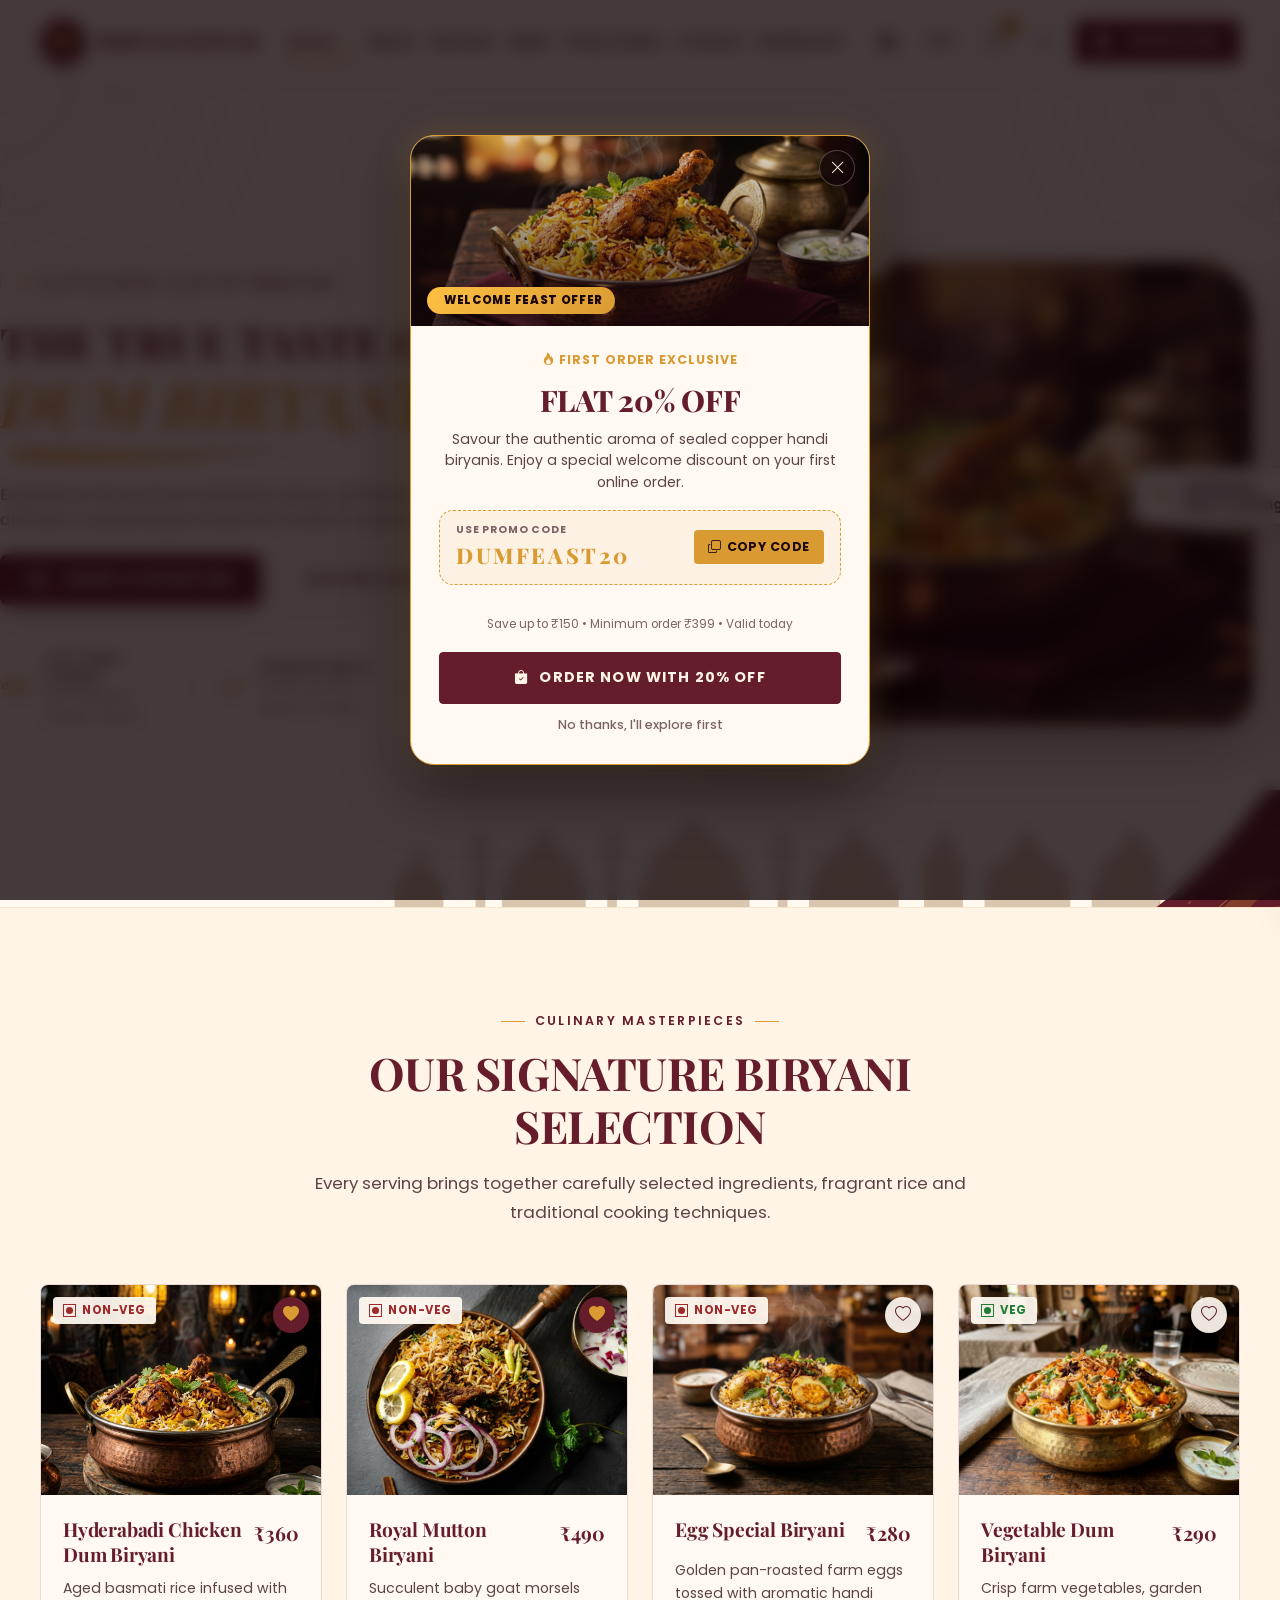
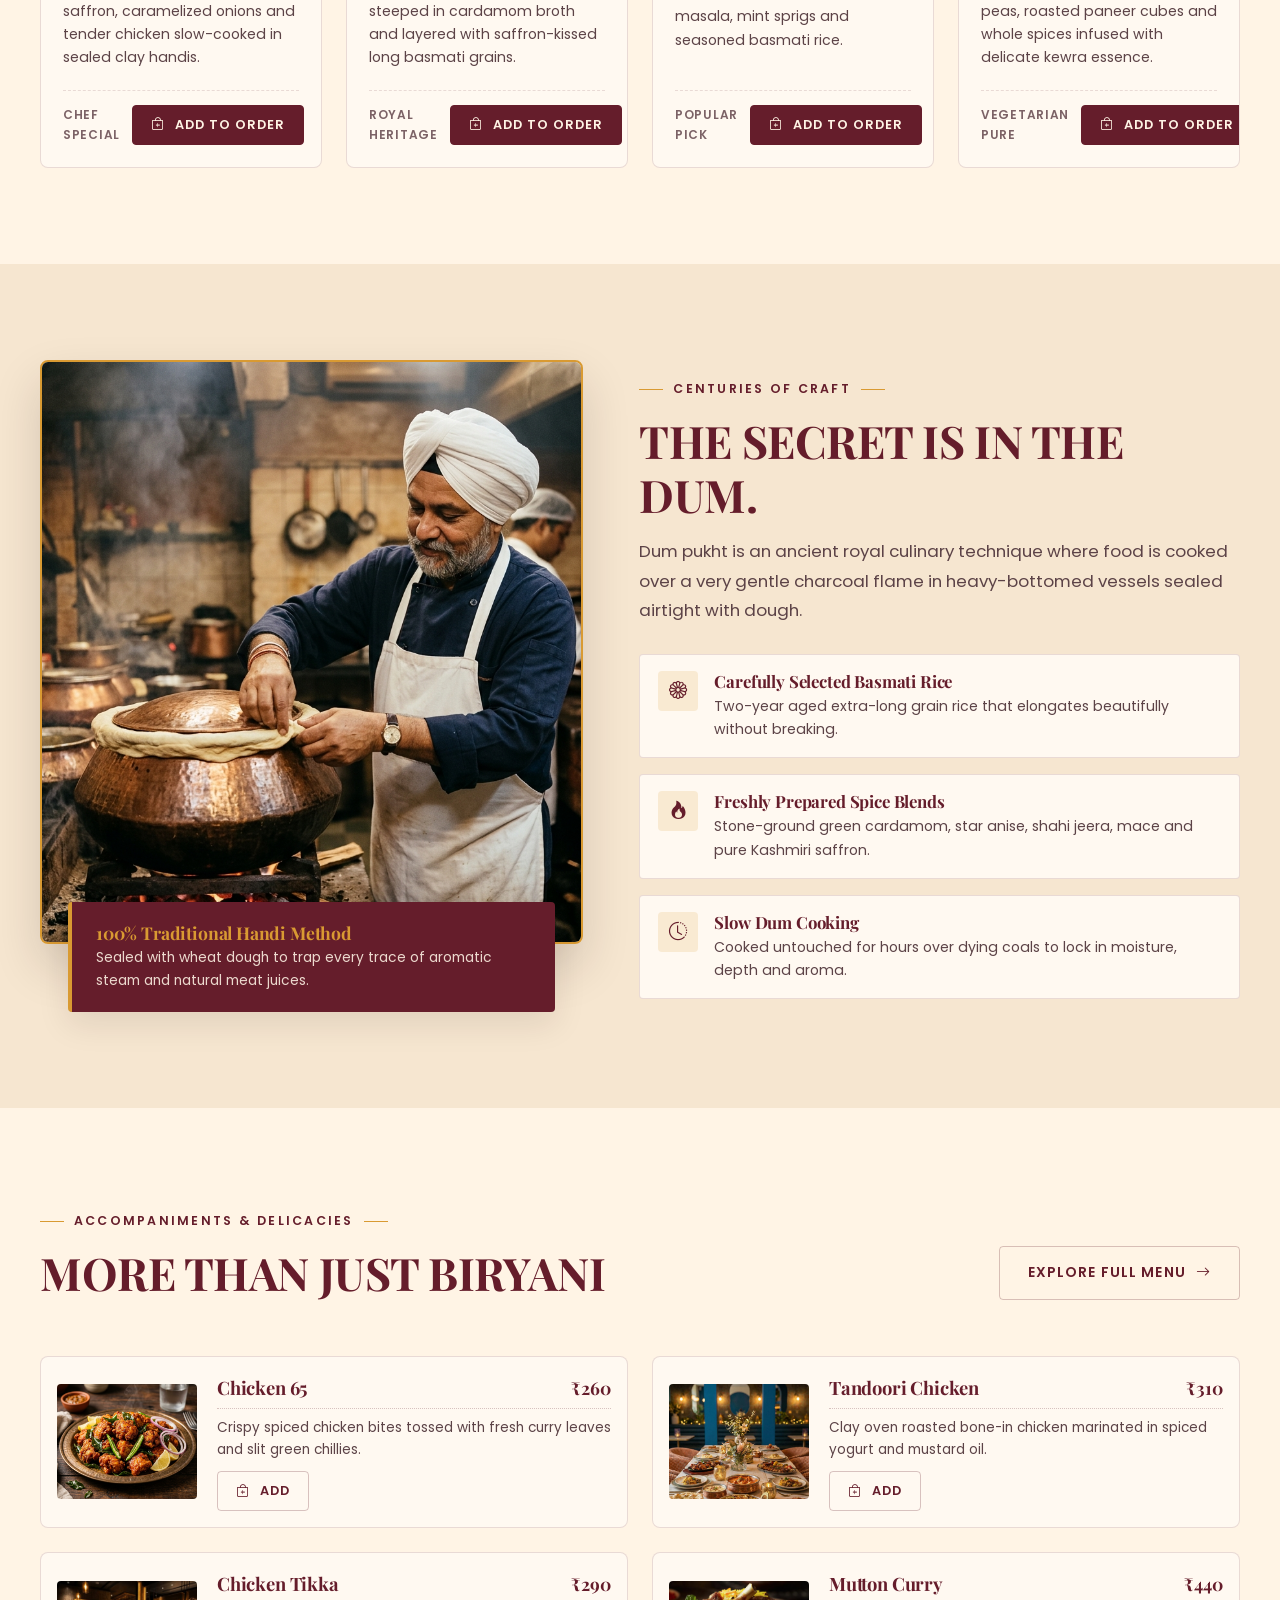
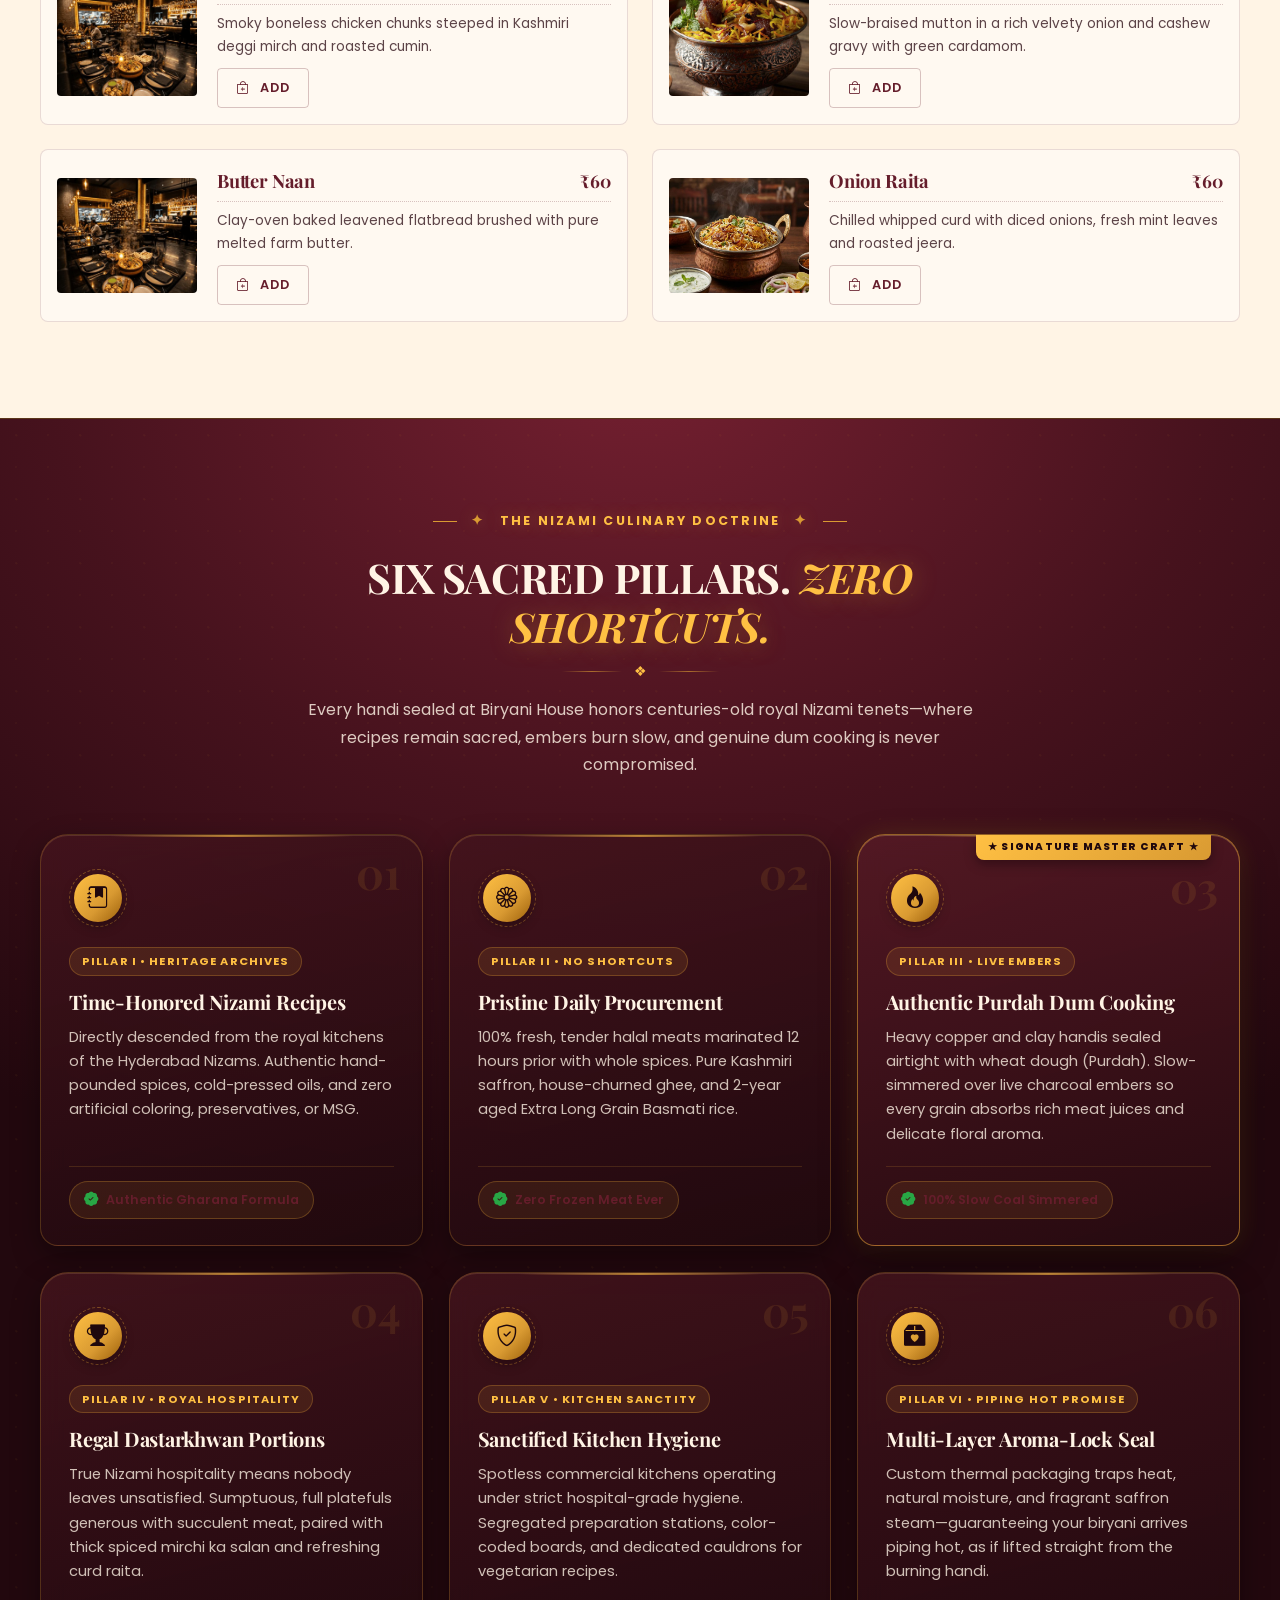
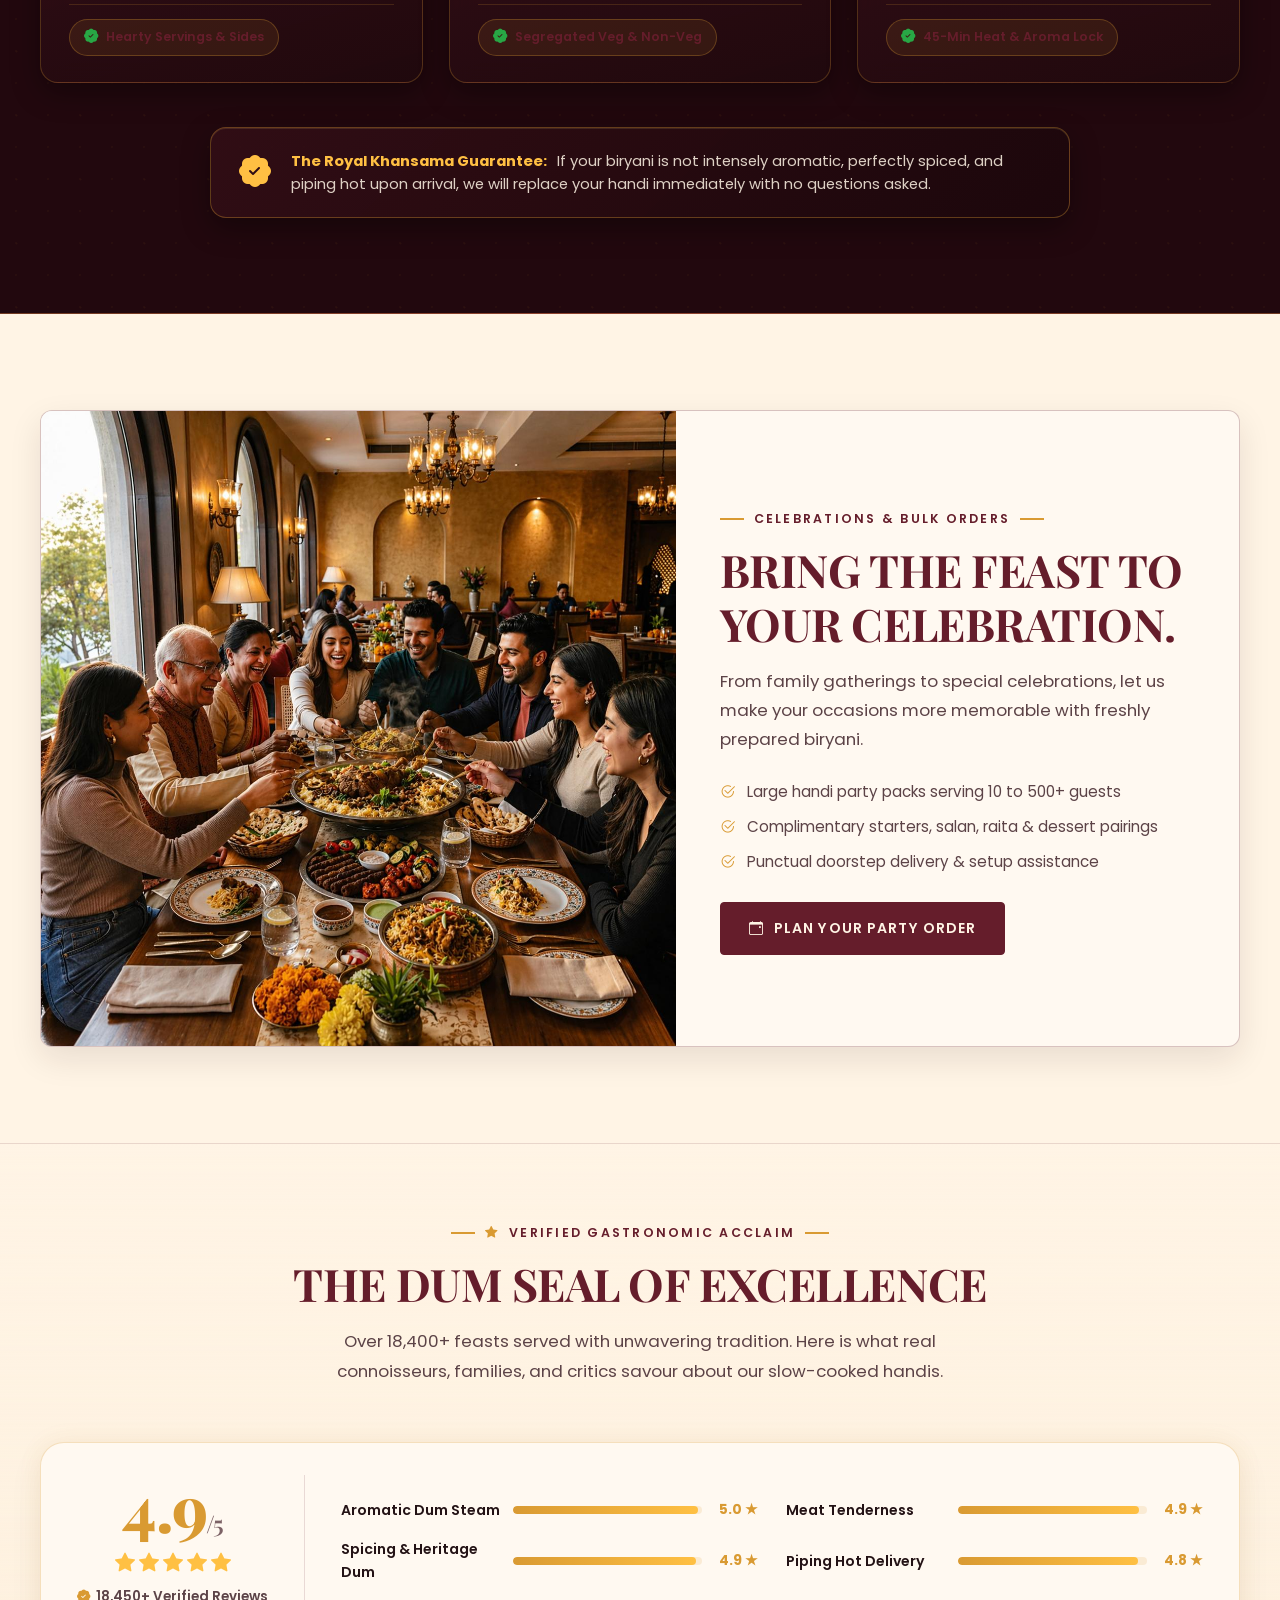
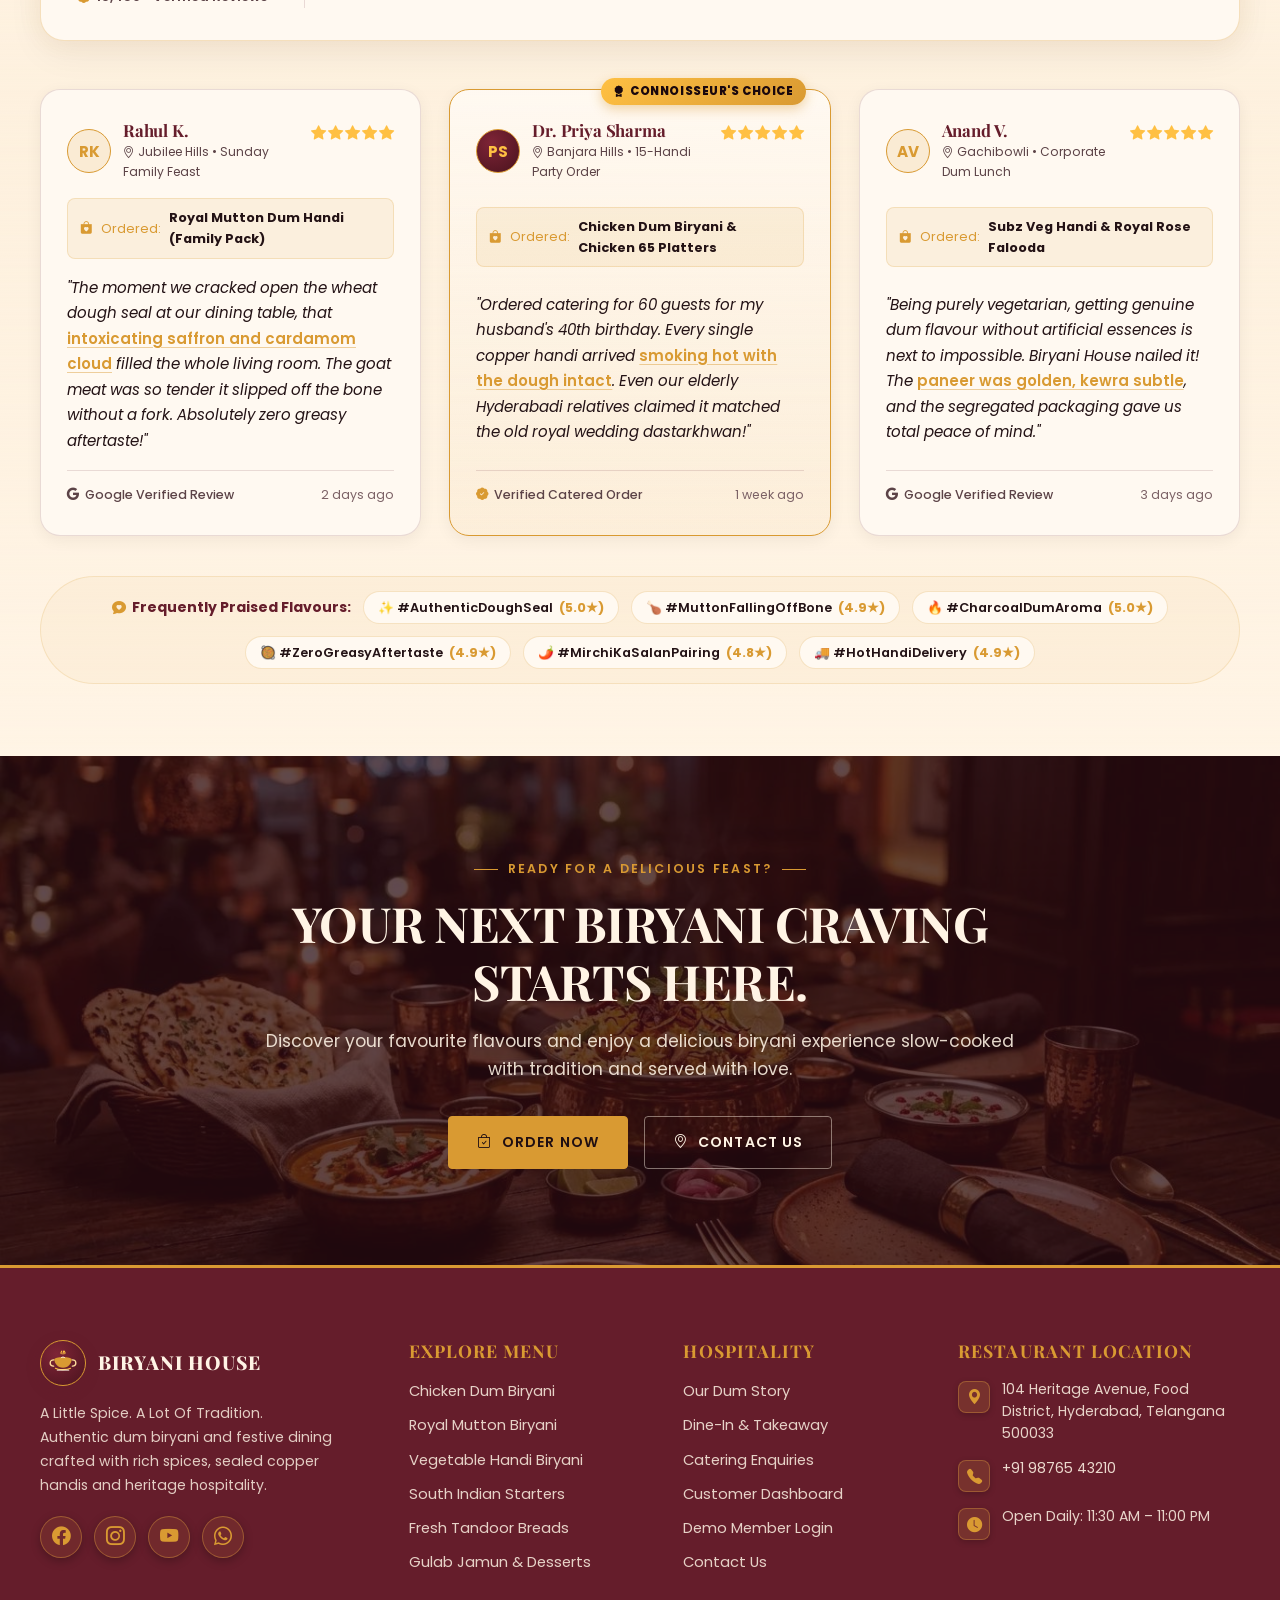
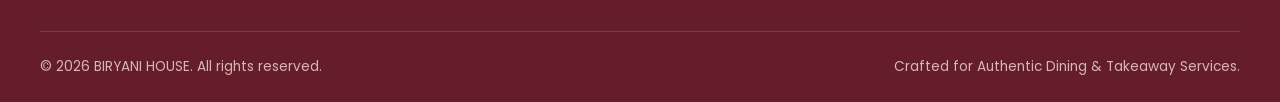
==== index.html @ 3998f785 "Initial commit" ====
<!DOCTYPE html>
<html lang="en" dir="ltr" data-theme="light">
<head>
  <meta charset="UTF-8">
  <meta name="viewport" content="width=device-width, initial-scale=1.0">
    <!-- Favicon (Brand Logo Mark) -->
  <link rel="icon" type="image/svg+xml" href="assets/images/favicon.svg">
  <link rel="alternate icon" href="assets/images/favicon.svg">
  <link rel="apple-touch-icon" href="assets/images/favicon.svg">
  <title>Biryani House | Authentic Dum Biryani & Takeaway</title>
  <meta name="description" content="Experience authentic Indian dum biryani slow-cooked with fragrant spices, tender marinated meats and aged basmati rice. Premium dining & convenient takeaway.">
  <meta property="og:title" content="Biryani House | Authentic Dum Biryani & Takeaway">
  <meta property="og:description" content="A little spice. A lot of tradition. Slow-cooked with tradition, served with love.">
  <meta property="og:image" content="assets/images/1.jpg">
  
  <!-- Bootstrap Icons CDN -->
  <link rel="stylesheet" href="https://cdn.jsdelivr.net/npm/bootstrap-icons@1.11.3/font/bootstrap-icons.min.css">
  
  <!-- Master Stylesheet -->
  <link rel="stylesheet" href="assets/css/style.css">
</head>
<body>

  <!-- Sticky Premium Navbar (Rule 8 & 9) -->
        <header class="site-header" id="siteHeader">
    <div class="container navbar-inner">
      <!-- Left: Brand Logo -->
      <a href="index.html" class="brand-logo" aria-label="Biryani House Home">
        <div class="brand-logo-mark">
          <svg viewBox="0 0 48 48" fill="none" xmlns="http://www.w3.org/2000/svg">
            <path d="M21 9c-.5-1.5 0-3 1-4M24 9.5c0-2 1-3.5 1-4.8M27 9c.5-1.5 0-3-1-4" stroke="#FFC043" stroke-width="1.8" stroke-linecap="round"/>
            <ellipse cx="24" cy="18" rx="14" ry="3.5" fill="#D99A32"/>
            <path d="M21 15.5c1-1.5 5-1.5 6 0" stroke="#FFF4E5" stroke-width="1.5" stroke-linecap="round"/>
            <path d="M10 18c.6 7 5.2 13.5 14 13.5s13.4-6.5 14-13.5H10z" fill="#D99A32"/>
            <path d="M9 19c-3.2 0-5.5 2.2-5.5 5s2.3 5 5.5 5M39 19c3.2 0 5.5 2.2 5.5 5s-2.3 5-5.5 5" stroke="#FFDF9E" stroke-width="2.2" stroke-linecap="round"/>
            <path d="M12 32.5c4 2.8 19 2.8 24 0" stroke="#FFC043" stroke-width="2" stroke-linecap="round"/>
            <path d="M15 35.5h18" stroke="#FFF4E5" stroke-width="2" stroke-linecap="round" opacity="0.8"/>
          </svg>
        </div>
        <span class="brand-name">BIRYANI HOUSE</span>
      </a>

      <!-- Center: Navigation Links -->
      <nav class="nav-links" aria-label="Primary Navigation">
        <!-- Home Dropdown Menu -->
        <div class="nav-dropdown">
          <a href="index.html" class="nav-link nav-dropdown-trigger active" aria-haspopup="true" aria-expanded="false">
            <span>Home</span>
            <i class="bi bi-chevron-down nav-dropdown-chevron"></i>
          </a>
          <div class="nav-dropdown-menu">
            <a href="index.html" class="nav-dropdown-item active">
              <div class="dropdown-item-badge"><i class="bi bi-house-door-fill"></i></div>
              <div class="dropdown-item-text">
                <span class="dropdown-item-title">Home 1 &mdash; Traditional</span>
                <span class="dropdown-item-sub">Classic Handi &amp; Heritage Dum</span>
              </div>
            </a>
            <a href="home-2.html" class="nav-dropdown-item">
              <div class="dropdown-item-badge"><i class="bi bi-fire"></i></div>
              <div class="dropdown-item-text">
                <span class="dropdown-item-title">Home 2 &mdash; Contemporary</span>
                <span class="dropdown-item-sub">Modern Charcoal &amp; Live Ordering</span>
              </div>
            </a>
          </div>
        </div>

        <a href="about.html" class="nav-link">About</a>
        <a href="services.html" class="nav-link">Services</a>
        <a href="menu.html" class="nav-link">Menu</a>
        <a href="party-orders.html" class="nav-link">Party Orders</a>
        <a href="contact.html" class="nav-link">Contact</a>
        <a href="dashboard.html" class="nav-link">Dashboard</a>
      </nav>

      <!-- Right: Action Controls -->
      <div class="nav-actions">
        <!-- Theme Toggle (Desktop Only) -->
        <button class="icon-btn theme-toggle-btn desktop-only-control" title="Toggle Theme" aria-label="Toggle Theme">
          <i class="bi bi-moon-stars-fill"></i>
        </button>

        <!-- RTL Toggle (Desktop Only) -->
        <button class="icon-btn rtl-toggle-btn desktop-only-control" title="Toggle RTL Layout" aria-label="Toggle RTL">
          RTL
        </button>

        <!-- Cart Drawer Toggle (Desktop Only) -->
        <button class="icon-btn cart-toggle-btn desktop-only-control" title="View Cart" aria-label="View Cart">
          <i class="bi bi-bag"></i>
          <span class="cart-badge cart-count-badge">3</span>
        </button>

        <!-- Customer Login Link (Desktop Only) -->
        <a href="login.html" class="icon-btn desktop-only-control" title="Customer Login" aria-label="Customer Login">
          <i class="bi bi-person"></i>
        </a>

        <!-- Order Now CTA (Desktop Only) -->
        <a href="menu.html" class="btn btn-primary nav-order-btn desktop-only-control">
          <i class="bi bi-bag-check-fill" style="margin-right: 6px;"></i>ORDER NOW
        </a>

        <!-- Mobile Hamburger Toggle (Tablet & Mobile Header Only) -->
        <button class="icon-btn mobile-menu-toggle" aria-label="Open Mobile Menu">
          <i class="bi bi-list" style="font-size: 1.4rem;"></i>
        </button>
      </div>
    </div>
  </header>

  <!-- Mobile Navigation Drawer Overlay (Rule 9) -->
  <div class="mobile-drawer-overlay"></div>
  <aside class="mobile-drawer" aria-label="Mobile Navigation Drawer">
    <div class="mobile-drawer-header">
      <div class="brand-logo">
        <div class="brand-logo-mark">
          <svg viewBox="0 0 48 48" fill="none" xmlns="http://www.w3.org/2000/svg">
            <path d="M21 9c-.5-1.5 0-3 1-4M24 9.5c0-2 1-3.5 1-4.8M27 9c.5-1.5 0-3-1-4" stroke="#FFC043" stroke-width="1.8" stroke-linecap="round"/>
            <ellipse cx="24" cy="18" rx="14" ry="3.5" fill="#D99A32"/>
            <path d="M21 15.5c1-1.5 5-1.5 6 0" stroke="#FFF4E5" stroke-width="1.5" stroke-linecap="round"/>
            <path d="M10 18c.6 7 5.2 13.5 14 13.5s13.4-6.5 14-13.5H10z" fill="#D99A32"/>
            <path d="M9 19c-3.2 0-5.5 2.2-5.5 5s2.3 5 5.5 5M39 19c3.2 0 5.5 2.2 5.5 5s-2.3 5-5.5 5" stroke="#FFDF9E" stroke-width="2.2" stroke-linecap="round"/>
            <path d="M12 32.5c4 2.8 19 2.8 24 0" stroke="#FFC043" stroke-width="2" stroke-linecap="round"/>
            <path d="M15 35.5h18" stroke="#FFF4E5" stroke-width="2" stroke-linecap="round" opacity="0.8"/>
          </svg>
        </div>
        <span class="brand-name">BIRYANI HOUSE</span>
      </div>
      <button class="icon-btn mobile-drawer-close" aria-label="Close Mobile Menu">
        <i class="bi bi-x-lg"></i>
      </button>
    </div>

    <!-- Mobile Navigation items (clean list, no extra row above Home) -->
    <nav class="mobile-nav-list">
      <!-- Mobile Home Accordion Submenu -->
      <div class="mobile-nav-accordion open">
        <button class="mobile-nav-link mobile-accordion-trigger active" aria-expanded="true">
          <span>Home</span>
          <i class="bi bi-chevron-down mobile-accordion-icon"></i>
        </button>
        <div class="mobile-accordion-content">
          <a href="index.html" class="mobile-subnav-link active">
            <i class="bi bi-house-door-fill"></i> Home 1 &mdash; Traditional
          </a>
          <a href="home-2.html" class="mobile-subnav-link">
            <i class="bi bi-fire"></i> Home 2 &mdash; Contemporary
          </a>
        </div>
      </div>

      <a href="about.html" class="mobile-nav-link">
        <span>About</span> <i class="bi bi-chevron-right"></i>
      </a>
      <a href="services.html" class="mobile-nav-link">
        <span>Services</span> <i class="bi bi-chevron-right"></i>
      </a>
      <a href="menu.html" class="mobile-nav-link">
        <span>Menu</span> <i class="bi bi-chevron-right"></i>
      </a>
      <a href="party-orders.html" class="mobile-nav-link">
        <span>Party Orders</span> <i class="bi bi-chevron-right"></i>
      </a>
      <a href="contact.html" class="mobile-nav-link">
        <span>Contact</span> <i class="bi bi-chevron-right"></i>
      </a>
      <a href="dashboard.html" class="mobile-nav-link">
        <span>Dashboard</span> <i class="bi bi-chevron-right"></i>
      </a>
    </nav>

    <!-- Mobile Drawer Footer: Exact Action Buttons as used in Web View + ORDER NOW CTA -->
    <div class="mobile-drawer-footer">
      <div class="mobile-drawer-icon-actions">
        <!-- Theme Toggle -->
        <button class="icon-btn theme-toggle-btn" title="Toggle Theme" aria-label="Toggle Theme">
          <i class="bi bi-moon-stars-fill"></i>
        </button>

        <!-- RTL Toggle -->
        <button class="icon-btn rtl-toggle-btn" title="Toggle RTL Layout" aria-label="Toggle RTL">
          RTL
        </button>

        <!-- Cart Drawer Toggle -->
        <button class="icon-btn cart-toggle-btn" title="View Cart" aria-label="View Cart">
          <i class="bi bi-bag"></i>
          <span class="cart-badge cart-count-badge">3</span>
        </button>

        <!-- Customer Login Link -->
        <a href="login.html" class="icon-btn" title="Customer Login" aria-label="Customer Login">
          <i class="bi bi-person"></i>
        </a>
      </div>

      <!-- Order Now CTA -->
      <a href="menu.html" class="btn btn-primary" style="width: 100%; justify-content: center; padding: 12px 20px;">
        <i class="bi bi-bag-check-fill" style="margin-right: 6px;"></i> ORDER NOW
      </a>
    </div>
  </aside>

  <main>
    <!-- =====================================================================
         SECTION 1 — HERO (Rule 12)
         ===================================================================== -->
            <!-- =====================================================================
         SECTION 1 — HERO (Exact Match to Reference Screenshot)
         ===================================================================== -->
    <section class="hero-home exact-hero-section">
      <!-- Decorative Indian Rangoli / Mandala Corner Accents -->
      <div class="hero-corner-decor corner-top-left" aria-hidden="true">
<svg viewBox="0 0 300 300" fill="none" xmlns="http://www.w3.org/2000/svg">
<circle cx="0" cy="0" r="45" stroke="#C88E28" stroke-width="0.8" fill="none" opacity="0.22"/>
<circle cx="0" cy="0" r="80" stroke="#C88E28" stroke-width="0.8" fill="none" opacity="0.22" stroke-dasharray="3,4"/>
<circle cx="0" cy="0" r="120" stroke="#C88E28" stroke-width="0.8" fill="none" opacity="0.22"/>
<circle cx="0" cy="0" r="160" stroke="#C88E28" stroke-width="1.2" fill="none" opacity="0.22"/>
<circle cx="0" cy="0" r="205" stroke="#C88E28" stroke-width="0.8" fill="none" opacity="0.22" stroke-dasharray="3,4"/>
<circle cx="0" cy="0" r="250" stroke="#C88E28" stroke-width="0.8" fill="none" opacity="0.22"/>
<circle cx="0" cy="0" r="295" stroke="#C88E28" stroke-width="0.8" fill="none" opacity="0.22"/>
<path d="M80.0,0.0 Q119.9,5.9 79.6,7.8" stroke="#C88E28" stroke-width="0.9" fill="rgba(200,142,40,0.03)" opacity="0.25"/>
<path d="M120.0,0.0 C135.0,0.0 159.8,7.9 159.8,7.9 C159.8,7.9 134.3,13.2 119.4,11.8" stroke="#C88E28" stroke-width="0.9" fill="none" opacity="0.2"/>
<circle cx="179.8" cy="8.8" r="1.5" fill="#C88E28" opacity="0.25"/>
<path d="M205.0,0.0 Q249.7,12.3 204.0,20.1" stroke="#C88E28" stroke-width="0.9" fill="none" opacity="0.18"/>
<path d="M79.6,7.8 Q118.7,17.6 78.5,15.6" stroke="#C88E28" stroke-width="0.9" fill="rgba(200,142,40,0.03)" opacity="0.25"/>
<path d="M119.4,11.8 C134.3,13.2 158.3,23.5 158.3,23.5 C158.3,23.5 132.4,26.3 117.7,23.4" stroke="#C88E28" stroke-width="0.9" fill="none" opacity="0.2"/>
<circle cx="178.1" cy="26.4" r="1.5" fill="#C88E28" opacity="0.25"/>
<path d="M204.0,20.1 Q247.3,36.7 201.1,40.0" stroke="#C88E28" stroke-width="0.9" fill="none" opacity="0.18"/>
<path d="M78.5,15.6 Q116.4,29.2 76.6,23.2" stroke="#C88E28" stroke-width="0.9" fill="rgba(200,142,40,0.03)" opacity="0.25"/>
<path d="M117.7,23.4 C132.4,26.3 155.2,38.9 155.2,38.9 C155.2,38.9 129.2,39.2 114.8,34.8" stroke="#C88E28" stroke-width="0.9" fill="none" opacity="0.2"/>
<circle cx="174.6" cy="43.7" r="1.5" fill="#C88E28" opacity="0.25"/>
<path d="M201.1,40.0 Q242.5,60.7 196.2,59.5" stroke="#C88E28" stroke-width="0.9" fill="none" opacity="0.18"/>
<path d="M76.6,23.2 Q113.0,40.4 73.9,30.6" stroke="#C88E28" stroke-width="0.9" fill="rgba(200,142,40,0.03)" opacity="0.25"/>
<path d="M114.8,34.8 C129.2,39.2 150.6,53.9 150.6,53.9 C150.6,53.9 124.7,51.7 110.9,45.9" stroke="#C88E28" stroke-width="0.9" fill="none" opacity="0.2"/>
<circle cx="169.5" cy="60.6" r="1.5" fill="#C88E28" opacity="0.25"/>
<path d="M196.2,59.5 Q235.4,84.2 189.4,78.5" stroke="#C88E28" stroke-width="0.9" fill="none" opacity="0.18"/>
<path d="M73.9,30.6 Q108.5,51.3 70.6,37.7" stroke="#C88E28" stroke-width="0.9" fill="rgba(200,142,40,0.03)" opacity="0.25"/>
<path d="M110.9,45.9 C124.7,51.7 144.6,68.4 144.6,68.4 C144.6,68.4 119.1,63.6 105.8,56.6" stroke="#C88E28" stroke-width="0.9" fill="none" opacity="0.2"/>
<circle cx="162.7" cy="77.0" r="1.5" fill="#C88E28" opacity="0.25"/>
<path d="M189.4,78.5 Q226.0,106.9 180.8,96.6" stroke="#C88E28" stroke-width="0.9" fill="none" opacity="0.18"/>
<path d="M70.6,37.7 Q102.9,61.7 66.5,44.4" stroke="#C88E28" stroke-width="0.9" fill="rgba(200,142,40,0.03)" opacity="0.25"/>
<path d="M105.8,56.6 C119.1,63.6 137.2,82.3 137.2,82.3 C137.2,82.3 112.2,75.0 99.8,66.7" stroke="#C88E28" stroke-width="0.9" fill="none" opacity="0.2"/>
<circle cx="154.4" cy="92.5" r="1.5" fill="#C88E28" opacity="0.25"/>
<path d="M180.8,96.6 Q214.4,128.5 170.5,113.9" stroke="#C88E28" stroke-width="0.9" fill="none" opacity="0.18"/>
<path d="M66.5,44.4 Q96.4,71.5 61.8,50.8" stroke="#C88E28" stroke-width="0.9" fill="rgba(200,142,40,0.03)" opacity="0.25"/>
<path d="M99.8,66.7 C112.2,75.0 128.5,95.3 128.5,95.3 C128.5,95.3 104.4,85.6 92.8,76.1" stroke="#C88E28" stroke-width="0.9" fill="none" opacity="0.2"/>
<circle cx="144.6" cy="107.2" r="1.5" fill="#C88E28" opacity="0.25"/>
<path d="M170.5,113.9 Q200.8,148.9 158.5,130.1" stroke="#C88E28" stroke-width="0.9" fill="none" opacity="0.18"/>
<path d="M61.8,50.8 Q88.9,80.6 56.6,56.6" stroke="#C88E28" stroke-width="0.9" fill="rgba(200,142,40,0.03)" opacity="0.25"/>
<path d="M92.8,76.1 C104.4,85.6 118.6,107.4 118.6,107.4 C118.6,107.4 95.5,95.5 84.9,84.9" stroke="#C88E28" stroke-width="0.9" fill="none" opacity="0.2"/>
<circle cx="133.4" cy="120.9" r="1.5" fill="#C88E28" opacity="0.25"/>
<path d="M158.5,130.1 Q185.2,167.9 145.0,145.0" stroke="#C88E28" stroke-width="0.9" fill="none" opacity="0.18"/>
<path d="M56.6,56.6 Q80.6,88.9 50.8,61.8" stroke="#C88E28" stroke-width="0.9" fill="rgba(200,142,40,0.03)" opacity="0.25"/>
<path d="M84.9,84.9 C95.5,95.5 107.4,118.6 107.4,118.6 C107.4,118.6 85.6,104.4 76.1,92.8" stroke="#C88E28" stroke-width="0.9" fill="none" opacity="0.2"/>
<circle cx="120.9" cy="133.4" r="1.5" fill="#C88E28" opacity="0.25"/>
<path d="M145.0,145.0 Q167.9,185.2 130.1,158.5" stroke="#C88E28" stroke-width="0.9" fill="none" opacity="0.18"/>
<path d="M50.8,61.8 Q71.5,96.4 44.4,66.5" stroke="#C88E28" stroke-width="0.9" fill="rgba(200,142,40,0.03)" opacity="0.25"/>
<path d="M76.1,92.8 C85.6,104.4 95.3,128.5 95.3,128.5 C95.3,128.5 75.0,112.2 66.7,99.8" stroke="#C88E28" stroke-width="0.9" fill="none" opacity="0.2"/>
<circle cx="107.2" cy="144.6" r="1.5" fill="#C88E28" opacity="0.25"/>
<path d="M130.1,158.5 Q148.9,200.8 113.9,170.5" stroke="#C88E28" stroke-width="0.9" fill="none" opacity="0.18"/>
<path d="M44.4,66.5 Q61.7,102.9 37.7,70.6" stroke="#C88E28" stroke-width="0.9" fill="rgba(200,142,40,0.03)" opacity="0.25"/>
<path d="M66.7,99.8 C75.0,112.2 82.3,137.2 82.3,137.2 C82.3,137.2 63.6,119.1 56.6,105.8" stroke="#C88E28" stroke-width="0.9" fill="none" opacity="0.2"/>
<circle cx="92.5" cy="154.4" r="1.5" fill="#C88E28" opacity="0.25"/>
<path d="M113.9,170.5 Q128.5,214.4 96.6,180.8" stroke="#C88E28" stroke-width="0.9" fill="none" opacity="0.18"/>
<path d="M37.7,70.6 Q51.3,108.5 30.6,73.9" stroke="#C88E28" stroke-width="0.9" fill="rgba(200,142,40,0.03)" opacity="0.25"/>
<path d="M56.6,105.8 C63.6,119.1 68.4,144.6 68.4,144.6 C68.4,144.6 51.7,124.7 45.9,110.9" stroke="#C88E28" stroke-width="0.9" fill="none" opacity="0.2"/>
<circle cx="77.0" cy="162.7" r="1.5" fill="#C88E28" opacity="0.25"/>
<path d="M96.6,180.8 Q106.9,226.0 78.5,189.4" stroke="#C88E28" stroke-width="0.9" fill="none" opacity="0.18"/>
<path d="M30.6,73.9 Q40.4,113.0 23.2,76.6" stroke="#C88E28" stroke-width="0.9" fill="rgba(200,142,40,0.03)" opacity="0.25"/>
<path d="M45.9,110.9 C51.7,124.7 53.9,150.6 53.9,150.6 C53.9,150.6 39.2,129.2 34.8,114.8" stroke="#C88E28" stroke-width="0.9" fill="none" opacity="0.2"/>
<circle cx="60.6" cy="169.5" r="1.5" fill="#C88E28" opacity="0.25"/>
<path d="M78.5,189.4 Q84.2,235.4 59.5,196.2" stroke="#C88E28" stroke-width="0.9" fill="none" opacity="0.18"/>
<path d="M23.2,76.6 Q29.2,116.4 15.6,78.5" stroke="#C88E28" stroke-width="0.9" fill="rgba(200,142,40,0.03)" opacity="0.25"/>
<path d="M34.8,114.8 C39.2,129.2 38.9,155.2 38.9,155.2 C38.9,155.2 26.3,132.4 23.4,117.7" stroke="#C88E28" stroke-width="0.9" fill="none" opacity="0.2"/>
<circle cx="43.7" cy="174.6" r="1.5" fill="#C88E28" opacity="0.25"/>
<path d="M59.5,196.2 Q60.7,242.5 40.0,201.1" stroke="#C88E28" stroke-width="0.9" fill="none" opacity="0.18"/>
<path d="M15.6,78.5 Q17.6,118.7 7.8,79.6" stroke="#C88E28" stroke-width="0.9" fill="rgba(200,142,40,0.03)" opacity="0.25"/>
<path d="M23.4,117.7 C26.3,132.4 23.5,158.3 23.5,158.3 C23.5,158.3 13.2,134.3 11.8,119.4" stroke="#C88E28" stroke-width="0.9" fill="none" opacity="0.2"/>
<circle cx="26.4" cy="178.1" r="1.5" fill="#C88E28" opacity="0.25"/>
<path d="M40.0,201.1 Q36.7,247.3 20.1,204.0" stroke="#C88E28" stroke-width="0.9" fill="none" opacity="0.18"/>
<path d="M7.8,79.6 Q5.9,119.9 0.0,80.0" stroke="#C88E28" stroke-width="0.9" fill="rgba(200,142,40,0.03)" opacity="0.25"/>
<path d="M11.8,119.4 C13.2,134.3 7.9,159.8 7.9,159.8 C7.9,159.8 0.0,135.0 0.0,120.0" stroke="#C88E28" stroke-width="0.9" fill="none" opacity="0.2"/>
<circle cx="8.8" cy="179.8" r="1.5" fill="#C88E28" opacity="0.25"/>
<path d="M20.1,204.0 Q12.3,249.7 0.0,205.0" stroke="#C88E28" stroke-width="0.9" fill="none" opacity="0.18"/>
</svg>
</div>

      <div class="hero-corner-decor corner-top-right" aria-hidden="true">
<svg viewBox="0 0 300 300" fill="none" xmlns="http://www.w3.org/2000/svg">
<circle cx="300" cy="0" r="45" stroke="#C88E28" stroke-width="0.8" fill="none" opacity="0.22"/>
<circle cx="300" cy="0" r="80" stroke="#C88E28" stroke-width="0.8" fill="none" opacity="0.22" stroke-dasharray="3,4"/>
<circle cx="300" cy="0" r="120" stroke="#C88E28" stroke-width="0.8" fill="none" opacity="0.22"/>
<circle cx="300" cy="0" r="160" stroke="#C88E28" stroke-width="1.2" fill="none" opacity="0.22"/>
<circle cx="300" cy="0" r="205" stroke="#C88E28" stroke-width="0.8" fill="none" opacity="0.22" stroke-dasharray="3,4"/>
<circle cx="300" cy="0" r="250" stroke="#C88E28" stroke-width="0.8" fill="none" opacity="0.22"/>
<circle cx="300" cy="0" r="295" stroke="#C88E28" stroke-width="0.8" fill="none" opacity="0.22"/>
<path d="M300.0,80.0 Q294.1,119.9 292.2,79.6" stroke="#C88E28" stroke-width="0.9" fill="rgba(200,142,40,0.03)" opacity="0.25"/>
<path d="M300.0,120.0 C300.0,135.0 292.1,159.8 292.1,159.8 C292.1,159.8 286.8,134.3 288.2,119.4" stroke="#C88E28" stroke-width="0.9" fill="none" opacity="0.2"/>
<circle cx="291.2" cy="179.8" r="1.5" fill="#C88E28" opacity="0.25"/>
<path d="M300.0,205.0 Q287.7,249.7 279.9,204.0" stroke="#C88E28" stroke-width="0.9" fill="none" opacity="0.18"/>
<path d="M292.2,79.6 Q282.4,118.7 284.4,78.5" stroke="#C88E28" stroke-width="0.9" fill="rgba(200,142,40,0.03)" opacity="0.25"/>
<path d="M288.2,119.4 C286.8,134.3 276.5,158.3 276.5,158.3 C276.5,158.3 273.7,132.4 276.6,117.7" stroke="#C88E28" stroke-width="0.9" fill="none" opacity="0.2"/>
<circle cx="273.6" cy="178.1" r="1.5" fill="#C88E28" opacity="0.25"/>
<path d="M279.9,204.0 Q263.3,247.3 260.0,201.1" stroke="#C88E28" stroke-width="0.9" fill="none" opacity="0.18"/>
<path d="M284.4,78.5 Q270.8,116.4 276.8,76.6" stroke="#C88E28" stroke-width="0.9" fill="rgba(200,142,40,0.03)" opacity="0.25"/>
<path d="M276.6,117.7 C273.7,132.4 261.1,155.2 261.1,155.2 C261.1,155.2 260.8,129.2 265.2,114.8" stroke="#C88E28" stroke-width="0.9" fill="none" opacity="0.2"/>
<circle cx="256.3" cy="174.6" r="1.5" fill="#C88E28" opacity="0.25"/>
<path d="M260.0,201.1 Q239.3,242.5 240.5,196.2" stroke="#C88E28" stroke-width="0.9" fill="none" opacity="0.18"/>
<path d="M276.8,76.6 Q259.6,113.0 269.4,73.9" stroke="#C88E28" stroke-width="0.9" fill="rgba(200,142,40,0.03)" opacity="0.25"/>
<path d="M265.2,114.8 C260.8,129.2 246.1,150.6 246.1,150.6 C246.1,150.6 248.3,124.7 254.1,110.9" stroke="#C88E28" stroke-width="0.9" fill="none" opacity="0.2"/>
<circle cx="239.4" cy="169.5" r="1.5" fill="#C88E28" opacity="0.25"/>
<path d="M240.5,196.2 Q215.8,235.4 221.5,189.4" stroke="#C88E28" stroke-width="0.9" fill="none" opacity="0.18"/>
<path d="M269.4,73.9 Q248.7,108.5 262.3,70.6" stroke="#C88E28" stroke-width="0.9" fill="rgba(200,142,40,0.03)" opacity="0.25"/>
<path d="M254.1,110.9 C248.3,124.7 231.6,144.6 231.6,144.6 C231.6,144.6 236.4,119.1 243.4,105.8" stroke="#C88E28" stroke-width="0.9" fill="none" opacity="0.2"/>
<circle cx="223.0" cy="162.7" r="1.5" fill="#C88E28" opacity="0.25"/>
<path d="M221.5,189.4 Q193.1,226.0 203.4,180.8" stroke="#C88E28" stroke-width="0.9" fill="none" opacity="0.18"/>
<path d="M262.3,70.6 Q238.3,102.9 255.6,66.5" stroke="#C88E28" stroke-width="0.9" fill="rgba(200,142,40,0.03)" opacity="0.25"/>
<path d="M243.4,105.8 C236.4,119.1 217.7,137.2 217.7,137.2 C217.7,137.2 225.0,112.2 233.3,99.8" stroke="#C88E28" stroke-width="0.9" fill="none" opacity="0.2"/>
<circle cx="207.5" cy="154.4" r="1.5" fill="#C88E28" opacity="0.25"/>
<path d="M203.4,180.8 Q171.5,214.4 186.1,170.5" stroke="#C88E28" stroke-width="0.9" fill="none" opacity="0.18"/>
<path d="M255.6,66.5 Q228.5,96.4 249.2,61.8" stroke="#C88E28" stroke-width="0.9" fill="rgba(200,142,40,0.03)" opacity="0.25"/>
<path d="M233.3,99.8 C225.0,112.2 204.7,128.5 204.7,128.5 C204.7,128.5 214.4,104.4 223.9,92.8" stroke="#C88E28" stroke-width="0.9" fill="none" opacity="0.2"/>
<circle cx="192.8" cy="144.6" r="1.5" fill="#C88E28" opacity="0.25"/>
<path d="M186.1,170.5 Q151.1,200.8 169.9,158.5" stroke="#C88E28" stroke-width="0.9" fill="none" opacity="0.18"/>
<path d="M249.2,61.8 Q219.4,88.9 243.4,56.6" stroke="#C88E28" stroke-width="0.9" fill="rgba(200,142,40,0.03)" opacity="0.25"/>
<path d="M223.9,92.8 C214.4,104.4 192.6,118.6 192.6,118.6 C192.6,118.6 204.5,95.5 215.1,84.9" stroke="#C88E28" stroke-width="0.9" fill="none" opacity="0.2"/>
<circle cx="179.1" cy="133.4" r="1.5" fill="#C88E28" opacity="0.25"/>
<path d="M169.9,158.5 Q132.1,185.2 155.0,145.0" stroke="#C88E28" stroke-width="0.9" fill="none" opacity="0.18"/>
<path d="M243.4,56.6 Q211.1,80.6 238.2,50.8" stroke="#C88E28" stroke-width="0.9" fill="rgba(200,142,40,0.03)" opacity="0.25"/>
<path d="M215.1,84.9 C204.5,95.5 181.4,107.4 181.4,107.4 C181.4,107.4 195.6,85.6 207.2,76.1" stroke="#C88E28" stroke-width="0.9" fill="none" opacity="0.2"/>
<circle cx="166.6" cy="120.9" r="1.5" fill="#C88E28" opacity="0.25"/>
<path d="M155.0,145.0 Q114.8,167.9 141.5,130.1" stroke="#C88E28" stroke-width="0.9" fill="none" opacity="0.18"/>
<path d="M238.2,50.8 Q203.6,71.5 233.5,44.4" stroke="#C88E28" stroke-width="0.9" fill="rgba(200,142,40,0.03)" opacity="0.25"/>
<path d="M207.2,76.1 C195.6,85.6 171.5,95.3 171.5,95.3 C171.5,95.3 187.8,75.0 200.2,66.7" stroke="#C88E28" stroke-width="0.9" fill="none" opacity="0.2"/>
<circle cx="155.4" cy="107.2" r="1.5" fill="#C88E28" opacity="0.25"/>
<path d="M141.5,130.1 Q99.2,148.9 129.5,113.9" stroke="#C88E28" stroke-width="0.9" fill="none" opacity="0.18"/>
<path d="M233.5,44.4 Q197.1,61.7 229.4,37.7" stroke="#C88E28" stroke-width="0.9" fill="rgba(200,142,40,0.03)" opacity="0.25"/>
<path d="M200.2,66.7 C187.8,75.0 162.8,82.3 162.8,82.3 C162.8,82.3 180.9,63.6 194.2,56.6" stroke="#C88E28" stroke-width="0.9" fill="none" opacity="0.2"/>
<circle cx="145.6" cy="92.5" r="1.5" fill="#C88E28" opacity="0.25"/>
<path d="M129.5,113.9 Q85.6,128.5 119.2,96.6" stroke="#C88E28" stroke-width="0.9" fill="none" opacity="0.18"/>
<path d="M229.4,37.7 Q191.5,51.3 226.1,30.6" stroke="#C88E28" stroke-width="0.9" fill="rgba(200,142,40,0.03)" opacity="0.25"/>
<path d="M194.2,56.6 C180.9,63.6 155.4,68.4 155.4,68.4 C155.4,68.4 175.3,51.7 189.1,45.9" stroke="#C88E28" stroke-width="0.9" fill="none" opacity="0.2"/>
<circle cx="137.3" cy="77.0" r="1.5" fill="#C88E28" opacity="0.25"/>
<path d="M119.2,96.6 Q74.0,106.9 110.6,78.5" stroke="#C88E28" stroke-width="0.9" fill="none" opacity="0.18"/>
<path d="M226.1,30.6 Q187.0,40.4 223.4,23.2" stroke="#C88E28" stroke-width="0.9" fill="rgba(200,142,40,0.03)" opacity="0.25"/>
<path d="M189.1,45.9 C175.3,51.7 149.4,53.9 149.4,53.9 C149.4,53.9 170.8,39.2 185.2,34.8" stroke="#C88E28" stroke-width="0.9" fill="none" opacity="0.2"/>
<circle cx="130.5" cy="60.6" r="1.5" fill="#C88E28" opacity="0.25"/>
<path d="M110.6,78.5 Q64.6,84.2 103.8,59.5" stroke="#C88E28" stroke-width="0.9" fill="none" opacity="0.18"/>
<path d="M223.4,23.2 Q183.6,29.2 221.5,15.6" stroke="#C88E28" stroke-width="0.9" fill="rgba(200,142,40,0.03)" opacity="0.25"/>
<path d="M185.2,34.8 C170.8,39.2 144.8,38.9 144.8,38.9 C144.8,38.9 167.6,26.3 182.3,23.4" stroke="#C88E28" stroke-width="0.9" fill="none" opacity="0.2"/>
<circle cx="125.4" cy="43.7" r="1.5" fill="#C88E28" opacity="0.25"/>
<path d="M103.8,59.5 Q57.5,60.7 98.9,40.0" stroke="#C88E28" stroke-width="0.9" fill="none" opacity="0.18"/>
<path d="M221.5,15.6 Q181.3,17.6 220.4,7.8" stroke="#C88E28" stroke-width="0.9" fill="rgba(200,142,40,0.03)" opacity="0.25"/>
<path d="M182.3,23.4 C167.6,26.3 141.7,23.5 141.7,23.5 C141.7,23.5 165.7,13.2 180.6,11.8" stroke="#C88E28" stroke-width="0.9" fill="none" opacity="0.2"/>
<circle cx="121.9" cy="26.4" r="1.5" fill="#C88E28" opacity="0.25"/>
<path d="M98.9,40.0 Q52.7,36.7 96.0,20.1" stroke="#C88E28" stroke-width="0.9" fill="none" opacity="0.18"/>
<path d="M220.4,7.8 Q180.1,5.9 220.0,0.0" stroke="#C88E28" stroke-width="0.9" fill="rgba(200,142,40,0.03)" opacity="0.25"/>
<path d="M180.6,11.8 C165.7,13.2 140.2,7.9 140.2,7.9 C140.2,7.9 165.0,0.0 180.0,0.0" stroke="#C88E28" stroke-width="0.9" fill="none" opacity="0.2"/>
<circle cx="120.2" cy="8.8" r="1.5" fill="#C88E28" opacity="0.25"/>
<path d="M96.0,20.1 Q50.3,12.3 95.0,0.0" stroke="#C88E28" stroke-width="0.9" fill="none" opacity="0.18"/>
</svg>
</div>

      <!-- Bottom Heritage Silhouette & Maroon Mandala Corner -->
      <div class="hero-bottom-monuments" aria-hidden="true">
        <svg class="monument-skyline" viewBox="0 0 800 130" preserveAspectRatio="none" fill="none" xmlns="http://www.w3.org/2000/svg">
  <!-- Soft Architectural Watermark -->
  <g fill="#DEC8AC" opacity="0.45">
    <!-- Left Pavilion Arches -->
    <path d="M0,130 L15,130 L15,95 L22,95 L22,82 C22,78 28,74 35,70 C37,60 37,50 40,46 C43,50 43,60 45,70 C52,74 58,78 58,82 L58,95 L65,95 L65,130 Z"/>
    <!-- Minaret 1 -->
    <path d="M90,130 L98,130 L98,70 L95,70 L95,66 L98,66 L98,35 C98,32 101,28 103,24 C105,28 108,32 108,35 L108,66 L111,66 L111,70 L108,70 L108,130 Z"/>
    <!-- Dome 1 (Charminar / Nizami) -->
    <path d="M125,130 L125,92 L132,92 L132,78 C132,70 140,62 152,55 C158,40 162,28 168,22 C174,28 178,40 184,55 C196,62 204,70 204,78 L204,92 L211,92 L211,130 Z"/>
    <!-- Minaret 2 -->
    <path d="M225,130 L233,130 L233,65 L230,65 L230,61 L233,61 L233,30 C233,27 236,23 238,19 C240,23 243,27 243,30 L243,61 L246,61 L246,65 L243,65 L243,130 Z"/>
    <!-- Grand Central Nizami Dome -->
    <path d="M265,130 L265,96 L274,96 L274,72 C274,64 284,52 298,44 C308,26 314,14 322,8 C330,14 336,26 346,44 C360,52 370,64 370,72 L370,96 L379,96 L379,130 Z"/>
    <!-- Minaret 3 -->
    <path d="M400,130 L408,130 L408,68 L405,68 L405,64 L408,64 L408,33 C408,30 411,26 413,22 C415,26 418,30 418,33 L418,64 L421,64 L421,68 L418,68 L418,130 Z"/>
    <!-- Right Symmetrical Dome -->
    <path d="M440,130 L440,94 L448,94 L448,76 C448,68 458,60 470,54 C476,38 480,26 486,20 C492,26 496,38 502,54 C514,60 524,68 524,76 L524,94 L532,94 L532,130 Z"/>
    <!-- Grand Charminar Arch Structure -->
    <path d="M550,130 L558,130 L558,60 L568,60 L568,40 C568,36 572,30 578,25 C582,30 588,36 588,40 L588,60 L598,60 L598,130 Z"/>
    <path d="M620,130 L620,90 C620,80 630,70 644,62 C652,44 658,30 664,24 C670,30 676,44 684,62 C698,70 708,80 708,90 L708,130 Z"/>
    <path d="M730,130 L730,96 L738,96 L738,75 C738,68 746,60 758,52 C764,38 768,26 774,20 C780,26 784,38 790,52 C800,60 800,68 800,75 L800,130 Z"/>
  </g>
</svg>

        <div class="hero-maroon-corner">
          <svg viewBox="0 0 360 260" fill="none" xmlns="http://www.w3.org/2000/svg">
            <path d="M0,260 C150,260 260,180 360,30 L360,260 Z" fill="#651D2B"/>
            <circle cx="360" cy="260" r="160" stroke="#D99A32" stroke-width="1.3" opacity="0.4"/>
            <circle cx="360" cy="260" r="130" stroke="#D99A32" stroke-width="1.5" stroke-dasharray="4,5" opacity="0.45"/>
            <circle cx="360" cy="260" r="100" stroke="#D99A32" stroke-width="1.3" opacity="0.45"/>
            <circle cx="360" cy="260" r="70" stroke="#D99A32" stroke-width="1.5" opacity="0.5"/>
            <path d="M360 160 C310 160 270 200 270 260 C295 220 330 180 360 160z" fill="#D99A32" opacity="0.25"/>
            <path d="M360 200 C325 200 295 230 295 260 C315 235 340 210 360 200z" fill="#D99A32" opacity="0.3"/>
          </svg>
        </div>
      </div>

      <div class="container hero-home-grid">
        <!-- Left Hero Content -->
        <div class="hero-content">
          <div class="hero-tagline-pill">
            <span class="pill-sparkle">✦</span> A LITTLE SPICE. A LOT OF TRADITION.
          </div>

          <h1 class="hero-title">
            <span class="hero-title-top">THE TRUE TASTE OF</span>
            <span class="hero-title-accent">DUM BIRYANI.</span>
            <div class="hero-title-flourish" aria-hidden="true">
              <svg viewBox="0 0 310 26" fill="none" xmlns="http://www.w3.org/2000/svg">
                <path d="M8 18 C65 25, 160 26, 305 7 C215 15, 120 16, 28 11 C18 10, 10 13, 8 18 Z" fill="url(#goldFlourishGrad)"/>
                <defs>
                  <linearGradient id="goldFlourishGrad" x1="0%" y1="0%" x2="100%" y2="0%">
                    <stop offset="0%" stop-color="#D99A32"/>
                    <stop offset="50%" stop-color="#E5AA42"/>
                    <stop offset="100%" stop-color="#C28420"/>
                  </linearGradient>
                </defs>
              </svg>
            </div>
          </h1>

          <p class="hero-lead">
            Experience the aroma of authentic spices, perfectly layered rice and slow-cooked biryani made with tradition and passion.
          </p>

          <div class="hero-cta-group">
            <a href="menu.html" class="btn btn-hero-primary">
              <svg viewBox="0 0 24 24" width="18" height="18" fill="none" stroke="currentColor" stroke-width="2" stroke-linecap="round" stroke-linejoin="round" style="margin-right: 6px;"><path d="M6 2L3 6v14a2 2 0 0 0 2 2h14a2 2 0 0 0 2-2V6l-3-4z"/><line x1="3" y1="6" x2="21" y2="6"/><path d="M16 10a4 4 0 0 1-8 0"/></svg>
              ORDER YOUR BIRYANI
            </a>
            <a href="menu.html" class="btn btn-hero-outline">
              EXPLORE OUR MENU <i class="bi bi-arrow-right" style="margin-left: 6px;"></i>
            </a>
          </div>

          <!-- Trust Strip: 3 Items with Icons and Divider Lines -->
          <div class="hero-trust-strip">
            <div class="hero-trust-item">
              <div class="trust-icon-wrap" aria-hidden="true">
                <svg viewBox="0 0 32 32" width="30" height="30" fill="none">
                  <path d="M16 4v3M13 5c0 1 1.5 2 3 2s3-1 3-2" stroke="#D99A32" stroke-width="1.8" stroke-linecap="round"/>
                  <ellipse cx="16" cy="12" rx="10" ry="2.5" stroke="#D99A32" stroke-width="1.8"/>
                  <path d="M6 12c.5 6 4 11 10 11s9.5-5 10-11" stroke="#D99A32" stroke-width="1.8"/>
                  <path d="M5 13c-2 0-3 1.2-3 2.5s1 2.5 3 2.5M27 13c2 0 3 1.2 3 2.5s-1 2.5-3 2.5" stroke="#D99A32" stroke-width="1.8" stroke-linecap="round"/>
                  <path d="M8 23c2 2 14 2 16 0" stroke="#D99A32" stroke-width="1.8" stroke-linecap="round"/>
                </svg>
              </div>
              <div class="trust-text-wrap">
                <strong>100% Dum Cooked</strong>
                <span>Slow sealed in copper handis</span>
              </div>
            </div>

            <div class="trust-strip-divider" aria-hidden="true"></div>

            <div class="hero-trust-item">
              <div class="trust-icon-wrap" aria-hidden="true">
                <svg viewBox="0 0 32 32" width="28" height="28" fill="none">
                  <path d="M26 6C18 7 8 13 8 23c0 2 1 3 3 3 10 0 16-10 17-18 0-1-1-2-2-2z" stroke="#D99A32" stroke-width="1.8" stroke-linecap="round" stroke-linejoin="round"/>
                  <path d="M8 23c6-6 11-10 17-15" stroke="#D99A32" stroke-width="1.8" stroke-linecap="round"/>
                </svg>
              </div>
              <div class="trust-text-wrap">
                <strong>Fragrant Spices</strong>
                <span>House-ground garam masala</span>
              </div>
            </div>

            <div class="trust-strip-divider" aria-hidden="true"></div>

            <div class="hero-trust-item">
              <div class="trust-icon-wrap" aria-hidden="true">
                <svg viewBox="0 0 32 32" width="28" height="28" fill="none">
                  <path d="M7 26c0-6 4-11 10-12" stroke="#D99A32" stroke-width="1.8" stroke-linecap="round"/>
                  <path d="M17 14C17 8 12 5 7 6c-1 5 2 10 7 10" stroke="#D99A32" stroke-width="1.8" stroke-linecap="round" stroke-linejoin="round"/>
                  <path d="M17 14c3-6 9-7 12-4 0 5-4 9-9 8" stroke="#D99A32" stroke-width="1.8" stroke-linecap="round" stroke-linejoin="round"/>
                  <path d="M17 14v12" stroke="#D99A32" stroke-width="1.8" stroke-linecap="round"/>
                </svg>
              </div>
              <div class="trust-text-wrap">
                <strong>Fresh Daily</strong>
                <span>Zero frozen ingredients</span>
              </div>
            </div>
          </div>
        </div>

        <!-- Right Hero Visual Card with Overlapping Badges -->
        <div class="hero-visual-wrap">
          <div class="hero-frame">
            <img src="assets/images/hero-biryani-exact.jpg" alt="Authentic Hyderabadi Chicken Dum Biryani in Traditional Copper Handi" width="620" height="520">
          </div>

          <!-- Badge 1: Top-Left (Freshly Prepared Pill) -->
          <div class="hero-floating-badge badge-freshly-prepared">
            <span class="badge-icon" aria-hidden="true" style="display:flex; align-items:center;">
              <svg viewBox="0 0 24 24" width="18" height="18" fill="none">
                <path d="M20 4c-6 1-13 6-13 14 0 1.5 1 2.5 2.5 2.5 8 0 13-7 14-14 0-.8-.8-1.7-1.7-1.7" stroke="#D99A32" stroke-width="2" stroke-linecap="round" stroke-linejoin="round"/>
                <path d="M7 18c5-5 9-8 14-12" stroke="#D99A32" stroke-width="2" stroke-linecap="round"/>
              </svg>
            </span>
            <span class="badge-text">Freshly Prepared</span>
          </div>

          <!-- Badge 2: Center-Right (Authentic Dum Cooking Card) -->
          <div class="hero-floating-badge badge-dum-cooking">
            <span class="badge-icon" aria-hidden="true" style="display:flex; align-items:center;">
              <svg viewBox="0 0 28 28" width="22" height="22" fill="none">
                <path d="M14 3v3M11 4c0 1 1.5 1.5 3 1.5s3-.5 3-1.5" stroke="#D99A32" stroke-width="1.8" stroke-linecap="round"/>
                <ellipse cx="14" cy="10" rx="9" ry="2.2" stroke="#D99A32" stroke-width="1.8"/>
                <path d="M5 10c.5 5 3.5 9.5 9 9.5s8.5-4.5 9-9.5" stroke="#D99A32" stroke-width="1.8"/>
                <path d="M4 11c-1.8 0-2.5 1-2.5 2s.7 2 2.5 2M24 11c1.8 0 2.5 1 2.5 2s-.7 2-2.5 2" stroke="#D99A32" stroke-width="1.8" stroke-linecap="round"/>
                <path d="M7 19.5c2 1.5 12 1.5 14 0" stroke="#D99A32" stroke-width="1.8" stroke-linecap="round"/>
              </svg>
            </span>
            <div class="badge-text-stack">
              <span>Authentic</span>
              <span>Dum Cooking</span>
            </div>
          </div>

          <!-- Badge 3: Bottom-Left (Made With Tradition Card) -->
          <div class="hero-floating-badge badge-tradition">
            <span class="badge-icon" aria-hidden="true" style="display:flex; align-items:center;">
              <svg viewBox="0 0 24 24" width="20" height="20" fill="#D99A32">
                <path d="M12 21.35l-1.45-1.32C5.4 15.36 2 12.28 2 8.5 2 5.42 4.42 3 7.5 3c1.74 0 3.41.81 4.5 2.09C13.09 3.81 14.76 3 16.5 3 19.58 3 22 5.42 22 8.5c0 3.78-3.4 6.86-8.55 11.54L12 21.35z"/>
              </svg>
            </span>
            <div class="badge-text-stack">
              <span>Made With</span>
              <span>Tradition</span>
            </div>
          </div>
        </div>
      </div>
    </section>

    <!-- =====================================================================
         SECTION 2 — SIGNATURE BIRYANI COLLECTION (Rule 12)
         ===================================================================== -->
    <section class="section">
      <div class="container">
        <div class="section-header center">
          <span class="eyebrow">Culinary Masterpieces</span>
          <h2 class="section-title">OUR SIGNATURE BIRYANI SELECTION</h2>
          <p class="section-subtitle">
            Every serving brings together carefully selected ingredients, fragrant rice and traditional cooking techniques.
          </p>
        </div>

        <div class="grid-4">
          <!-- Item 1: Hyderabadi Chicken Dum Biryani -->
          <article class="dish-card">
            <div class="dish-media">
              <img src="assets/images/1.jpg" alt="Hyderabadi Chicken Dum Biryani" loading="lazy">
              <span class="diet-badge diet-nonveg"><span class="diet-icon"></span> Non-Veg</span>
              <button class="fav-toggle-btn active" onclick="toggleFavorite('item-1', this)" aria-label="Favorite"><i class="bi bi-heart-fill"></i></button>
            </div>
            <div class="dish-body">
              <div class="dish-header-row">
                <h3 class="dish-title">Hyderabadi Chicken Dum Biryani</h3>
                <span class="dish-price">₹360</span>
              </div>
              <p class="dish-desc">Aged basmati rice infused with saffron, caramelized onions and tender chicken slow-cooked in sealed clay handis.</p>
              <div class="dish-footer">
                <span class="dish-tag">Chef Special</span>
                <button class="btn btn-primary btn-sm" onclick="addToCart('item-1')"><i class="bi bi-bag-plus"></i> Add to Order</button>
              </div>
            </div>
          </article>

          <!-- Item 2: Royal Mutton Biryani -->
          <article class="dish-card">
            <div class="dish-media">
              <img src="assets/images/2.jpg" alt="Royal Mutton Biryani" loading="lazy">
              <span class="diet-badge diet-nonveg"><span class="diet-icon"></span> Non-Veg</span>
              <button class="fav-toggle-btn active" onclick="toggleFavorite('item-2', this)" aria-label="Favorite"><i class="bi bi-heart-fill"></i></button>
            </div>
            <div class="dish-body">
              <div class="dish-header-row">
                <h3 class="dish-title">Royal Mutton Biryani</h3>
                <span class="dish-price">₹490</span>
              </div>
              <p class="dish-desc">Succulent baby goat morsels steeped in cardamom broth and layered with saffron-kissed long basmati grains.</p>
              <div class="dish-footer">
                <span class="dish-tag">Royal Heritage</span>
                <button class="btn btn-primary btn-sm" onclick="addToCart('item-2')"><i class="bi bi-bag-plus"></i> Add to Order</button>
              </div>
            </div>
          </article>

          <!-- Item 3: Egg Special Biryani -->
          <article class="dish-card">
            <div class="dish-media">
              <img src="assets/images/egg-biryani.jpg" alt="Egg Special Biryani" loading="lazy">
              <span class="diet-badge diet-nonveg"><span class="diet-icon"></span> Non-Veg</span>
              <button class="fav-toggle-btn" onclick="toggleFavorite('item-3', this)" aria-label="Favorite"><i class="bi bi-heart"></i></button>
            </div>
            <div class="dish-body">
              <div class="dish-header-row">
                <h3 class="dish-title">Egg Special Biryani</h3>
                <span class="dish-price">₹280</span>
              </div>
              <p class="dish-desc">Golden pan-roasted farm eggs tossed with aromatic handi masala, mint sprigs and seasoned basmati rice.</p>
              <div class="dish-footer">
                <span class="dish-tag">Popular Pick</span>
                <button class="btn btn-primary btn-sm" onclick="addToCart('item-3')"><i class="bi bi-bag-plus"></i> Add to Order</button>
              </div>
            </div>
          </article>

          <!-- Item 4: Vegetable Dum Biryani -->
          <article class="dish-card">
            <div class="dish-media">
              <img src="assets/images/veg-biryani.jpg" alt="Vegetable Dum Biryani" loading="lazy">
              <span class="diet-badge diet-veg"><span class="diet-icon"></span> Veg</span>
              <button class="fav-toggle-btn" onclick="toggleFavorite('item-4', this)" aria-label="Favorite"><i class="bi bi-heart"></i></button>
            </div>
            <div class="dish-body">
              <div class="dish-header-row">
                <h3 class="dish-title">Vegetable Dum Biryani</h3>
                <span class="dish-price">₹290</span>
              </div>
              <p class="dish-desc">Crisp farm vegetables, garden peas, roasted paneer cubes and whole spices infused with delicate kewra essence.</p>
              <div class="dish-footer">
                <span class="dish-tag">Vegetarian Pure</span>
                <button class="btn btn-primary btn-sm" onclick="addToCart('item-4')"><i class="bi bi-bag-plus"></i> Add to Order</button>
              </div>
            </div>
          </article>
        </div>
      </div>
    </section>

    <!-- =====================================================================
         SECTION 3 — OUR COOKING TRADITION (Rule 12: Split Layout)
         ===================================================================== -->
    <section class="section section-alt">
      <div class="container tradition-split">
        <div class="tradition-image-stack">
          <div class="tradition-main-img">
            <img src="assets/images/chef-dum.jpg" alt="Indian Chef slow dum cooking in copper handi" loading="lazy">
          </div>
          <div class="tradition-caption-box">
            <h4 style="color: var(--saffron); font-size: 1.1rem; margin-bottom: 4px;">100% Traditional Handi Method</h4>
            <p style="font-size: 0.86rem; color: rgba(255, 244, 229, 0.88); margin: 0;">Sealed with wheat dough to trap every trace of aromatic steam and natural meat juices.</p>
          </div>
        </div>

        <div class="tradition-content">
          <span class="eyebrow">Centuries of Craft</span>
          <h2 class="section-title">THE SECRET IS IN THE DUM.</h2>
          <p class="section-subtitle">
            Dum pukht is an ancient royal culinary technique where food is cooked over a very gentle charcoal flame in heavy-bottomed vessels sealed airtight with dough.
          </p>

          <div class="tradition-pillars">
            <div class="tradition-pillar">
              <div class="tradition-pillar-icon"><i class="bi bi-flower1"></i></div>
              <div>
                <h4 style="font-size: 1.05rem; margin-bottom: 4px;">Carefully Selected Basmati Rice</h4>
                <p style="font-size: 0.88rem; color: var(--text-secondary); margin: 0;">Two-year aged extra-long grain rice that elongates beautifully without breaking.</p>
              </div>
            </div>

            <div class="tradition-pillar">
              <div class="tradition-pillar-icon"><i class="bi bi-fire"></i></div>
              <div>
                <h4 style="font-size: 1.05rem; margin-bottom: 4px;">Freshly Prepared Spice Blends</h4>
                <p style="font-size: 0.88rem; color: var(--text-secondary); margin: 0;">Stone-ground green cardamom, star anise, shahi jeera, mace and pure Kashmiri saffron.</p>
              </div>
            </div>

            <div class="tradition-pillar">
              <div class="tradition-pillar-icon"><i class="bi bi-clock-history"></i></div>
              <div>
                <h4 style="font-size: 1.05rem; margin-bottom: 4px;">Slow Dum Cooking</h4>
                <p style="font-size: 0.88rem; color: var(--text-secondary); margin: 0;">Cooked untouched for hours over dying coals to lock in moisture, depth and aroma.</p>
              </div>
            </div>
          </div>
        </div>
      </div>
    </section>

    <!-- =====================================================================
         SECTION 4 — MORE THAN JUST BIRYANI (Rule 12: Horizontal Editorial Layout)
         ===================================================================== -->
    <section class="section">
      <div class="container">
        <div class="section-header" style="display: flex; justify-content: space-between; align-items: flex-end; flex-wrap: wrap; gap: 20px; max-width: 100%;">
          <div>
            <span class="eyebrow">Accompaniments & Delicacies</span>
            <h2 class="section-title" style="margin-bottom: 0;">MORE THAN JUST BIRYANI</h2>
          </div>
          <a href="menu.html" class="btn btn-outline">
            EXPLORE FULL MENU <i class="bi bi-arrow-right"></i>
          </a>
        </div>

        <div class="editorial-side-list">
          <!-- Item 1: Chicken 65 -->
          <div class="editorial-side-item">
            <div class="editorial-side-thumb">
              <img src="assets/images/chicken-65.jpg" alt="Chicken 65 Starter" loading="lazy">
            </div>
            <div>
              <div class="editorial-side-meta">
                <h3 style="font-size: 1.15rem; margin: 0;">Chicken 65</h3>
                <span class="dish-price" style="font-size: 1.1rem;">₹260</span>
              </div>
              <p style="font-size: 0.85rem; color: var(--text-secondary); margin-bottom: 10px;">Crispy spiced chicken bites tossed with fresh curry leaves and slit green chillies.</p>
              <button class="btn btn-outline btn-sm" onclick="addToCart('item-8')"><i class="bi bi-bag-plus"></i> Add</button>
            </div>
          </div>

          <!-- Item 2: Tandoori Chicken -->
          <div class="editorial-side-item">
            <div class="editorial-side-thumb">
              <img src="assets/images/10.jpg" alt="Tandoori Chicken Half" loading="lazy">
            </div>
            <div>
              <div class="editorial-side-meta">
                <h3 style="font-size: 1.15rem; margin: 0;">Tandoori Chicken</h3>
                <span class="dish-price" style="font-size: 1.1rem;">₹310</span>
              </div>
              <p style="font-size: 0.85rem; color: var(--text-secondary); margin-bottom: 10px;">Clay oven roasted bone-in chicken marinated in spiced yogurt and mustard oil.</p>
              <button class="btn btn-outline btn-sm" onclick="addToCart('item-10')"><i class="bi bi-bag-plus"></i> Add</button>
            </div>
          </div>

          <!-- Item 3: Chicken Tikka -->
          <div class="editorial-side-item">
            <div class="editorial-side-thumb">
              <img src="assets/images/3.jpg" alt="Chicken Tikka" loading="lazy">
            </div>
            <div>
              <div class="editorial-side-meta">
                <h3 style="font-size: 1.15rem; margin: 0;">Chicken Tikka</h3>
                <span class="dish-price" style="font-size: 1.1rem;">₹290</span>
              </div>
              <p style="font-size: 0.85rem; color: var(--text-secondary); margin-bottom: 10px;">Smoky boneless chicken chunks steeped in Kashmiri deggi mirch and roasted cumin.</p>
              <button class="btn btn-outline btn-sm" onclick="addToCart('item-9')"><i class="bi bi-bag-plus"></i> Add</button>
            </div>
          </div>

          <!-- Item 4: Mutton Curry -->
          <div class="editorial-side-item">
            <div class="editorial-side-thumb">
              <img src="assets/images/11.jpg" alt="Rich Mutton Curry" loading="lazy">
            </div>
            <div>
              <div class="editorial-side-meta">
                <h3 style="font-size: 1.15rem; margin: 0;">Mutton Curry</h3>
                <span class="dish-price" style="font-size: 1.1rem;">₹440</span>
              </div>
              <p style="font-size: 0.85rem; color: var(--text-secondary); margin-bottom: 10px;">Slow-braised mutton in a rich velvety onion and cashew gravy with green cardamom.</p>
              <button class="btn btn-outline btn-sm" onclick="addToCart('item-12')"><i class="bi bi-bag-plus"></i> Add</button>
            </div>
          </div>

          <!-- Item 5: Butter Naan -->
          <div class="editorial-side-item">
            <div class="editorial-side-thumb">
              <img src="assets/images/3.jpg" alt="Butter Naan Bread" loading="lazy">
            </div>
            <div>
              <div class="editorial-side-meta">
                <h3 style="font-size: 1.15rem; margin: 0;">Butter Naan</h3>
                <span class="dish-price" style="font-size: 1.1rem;">₹60</span>
              </div>
              <p style="font-size: 0.85rem; color: var(--text-secondary); margin-bottom: 10px;">Clay-oven baked leavened flatbread brushed with pure melted farm butter.</p>
              <button class="btn btn-outline btn-sm" onclick="addToCart('item-15')"><i class="bi bi-bag-plus"></i> Add</button>
            </div>
          </div>

          <!-- Item 6: Cooling Raita & Salan -->
          <div class="editorial-side-item">
            <div class="editorial-side-thumb">
              <img src="assets/images/4.jpg" alt="Onion Raita and Mirchi Salan" loading="lazy">
            </div>
            <div>
              <div class="editorial-side-meta">
                <h3 style="font-size: 1.15rem; margin: 0;">Onion Raita</h3>
                <span class="dish-price" style="font-size: 1.1rem;">₹60</span>
              </div>
              <p style="font-size: 0.85rem; color: var(--text-secondary); margin-bottom: 10px;">Chilled whipped curd with diced onions, fresh mint leaves and roasted jeera.</p>
              <button class="btn btn-outline btn-sm" onclick="addToCart('item-18')"><i class="bi bi-bag-plus"></i> Add</button>
            </div>
          </div>
        </div>
      </div>
    </section>

    <!-- =====================================================================
         SECTION 5 — THE NIZAMI GASTRONOMY DOCTRINE (Rule 12: Deep Maroon Section)
         ===================================================================== -->
    <section class="section section-maroon section-nizami-pillars" id="why-choose-us">
      <!-- Ambient Decorative Jaali Backdrop -->
      <div class="pillars-backdrop-jaali" aria-hidden="true"></div>

      <div class="container" style="position: relative; z-index: 2;">
        <div class="section-header center">
          <span class="eyebrow eyebrow-gold-glow">
            <span class="eyebrow-star">✦</span> THE NIZAMI CULINARY DOCTRINE <span class="eyebrow-star">✦</span>
          </span>
          <h2 class="section-title pillars-title">
            SIX SACRED PILLARS. <span class="pillars-title-gold">ZERO SHORTCUTS.</span>
          </h2>
          <div class="ornamental-gold-divider" aria-hidden="true">
            <span class="divider-line"></span>
            <span class="divider-crest">❖</span>
            <span class="divider-line"></span>
          </div>
          <p class="section-subtitle pillars-subtitle">
            Every handi sealed at Biryani House honors centuries-old royal Nizami tenets—where recipes remain sacred, embers burn slow, and genuine dum cooking is never compromised.
          </p>
        </div>

        <div class="pillars-grid">
          <!-- Pillar 1 -->
          <article class="pillar-card">
            <div class="pillar-card-arch-accent" aria-hidden="true"></div>
            <span class="pillar-watermark-num">01</span>
            <div class="pillar-crest-medallion">
              <div class="pillar-crest-inner">
                <i class="bi bi-journal-bookmark-fill"></i>
              </div>
            </div>
            <div class="pillar-pill">PILLAR I • HERITAGE ARCHIVES</div>
            <h3 class="pillar-heading">Time-Honored Nizami Recipes</h3>
            <p class="pillar-text">
              Directly descended from the royal kitchens of the Hyderabad Nizams. Authentic hand-pounded spices, cold-pressed oils, and zero artificial coloring, preservatives, or MSG.
            </p>
            <div class="pillar-footer">
              <span class="pillar-guarantee"><i class="bi bi-patch-check-fill"></i> Authentic Gharana Formula</span>
            </div>
          </article>

          <!-- Pillar 2 -->
          <article class="pillar-card">
            <div class="pillar-card-arch-accent" aria-hidden="true"></div>
            <span class="pillar-watermark-num">02</span>
            <div class="pillar-crest-medallion">
              <div class="pillar-crest-inner">
                <i class="bi bi-flower1"></i>
              </div>
            </div>
            <div class="pillar-pill">PILLAR II • NO SHORTCUTS</div>
            <h3 class="pillar-heading">Pristine Daily Procurement</h3>
            <p class="pillar-text">
              100% fresh, tender halal meats marinated 12 hours prior with whole spices. Pure Kashmiri saffron, house-churned ghee, and 2-year aged Extra Long Grain Basmati rice.
            </p>
            <div class="pillar-footer">
              <span class="pillar-guarantee"><i class="bi bi-patch-check-fill"></i> Zero Frozen Meat Ever</span>
            </div>
          </article>

          <!-- Pillar 3 (Featured) -->
          <article class="pillar-card featured-pillar">
            <div class="pillar-featured-badge">★ SIGNATURE MASTER CRAFT ★</div>
            <div class="pillar-card-arch-accent" aria-hidden="true"></div>
            <span class="pillar-watermark-num">03</span>
            <div class="pillar-crest-medallion">
              <div class="pillar-crest-inner">
                <i class="bi bi-fire"></i>
              </div>
            </div>
            <div class="pillar-pill">PILLAR III • LIVE EMBERS</div>
            <h3 class="pillar-heading">Authentic Purdah Dum Cooking</h3>
            <p class="pillar-text">
              Heavy copper and clay handis sealed airtight with wheat dough (Purdah). Slow-simmered over live charcoal embers so every grain absorbs rich meat juices and delicate floral aroma.
            </p>
            <div class="pillar-footer">
              <span class="pillar-guarantee"><i class="bi bi-patch-check-fill"></i> 100% Slow Coal Simmered</span>
            </div>
          </article>

          <!-- Pillar 4 -->
          <article class="pillar-card">
            <div class="pillar-card-arch-accent" aria-hidden="true"></div>
            <span class="pillar-watermark-num">04</span>
            <div class="pillar-crest-medallion">
              <div class="pillar-crest-inner">
                <i class="bi bi-trophy-fill"></i>
              </div>
            </div>
            <div class="pillar-pill">PILLAR IV • ROYAL HOSPITALITY</div>
            <h3 class="pillar-heading">Regal Dastarkhwan Portions</h3>
            <p class="pillar-text">
              True Nizami hospitality means nobody leaves unsatisfied. Sumptuous, full platefuls generous with succulent meat, paired with thick spiced mirchi ka salan and refreshing curd raita.
            </p>
            <div class="pillar-footer">
              <span class="pillar-guarantee"><i class="bi bi-patch-check-fill"></i> Hearty Servings & Sides</span>
            </div>
          </article>

          <!-- Pillar 5 -->
          <article class="pillar-card">
            <div class="pillar-card-arch-accent" aria-hidden="true"></div>
            <span class="pillar-watermark-num">05</span>
            <div class="pillar-crest-medallion">
              <div class="pillar-crest-inner">
                <i class="bi bi-shield-check"></i>
              </div>
            </div>
            <div class="pillar-pill">PILLAR V • KITCHEN SANCTITY</div>
            <h3 class="pillar-heading">Sanctified Kitchen Hygiene</h3>
            <p class="pillar-text">
              Spotless commercial kitchens operating under strict hospital-grade hygiene. Segregated preparation stations, color-coded boards, and dedicated cauldrons for vegetarian recipes.
            </p>
            <div class="pillar-footer">
              <span class="pillar-guarantee"><i class="bi bi-patch-check-fill"></i> Segregated Veg & Non-Veg</span>
            </div>
          </article>

          <!-- Pillar 6 -->
          <article class="pillar-card">
            <div class="pillar-card-arch-accent" aria-hidden="true"></div>
            <span class="pillar-watermark-num">06</span>
            <div class="pillar-crest-medallion">
              <div class="pillar-crest-inner">
                <i class="bi bi-box2-heart-fill"></i>
              </div>
            </div>
            <div class="pillar-pill">PILLAR VI • PIPING HOT PROMISE</div>
            <h3 class="pillar-heading">Multi-Layer Aroma-Lock Seal</h3>
            <p class="pillar-text">
              Custom thermal packaging traps heat, natural moisture, and fragrant saffron steam—guaranteeing your biryani arrives piping hot, as if lifted straight from the burning handi.
            </p>
            <div class="pillar-footer">
              <span class="pillar-guarantee"><i class="bi bi-patch-check-fill"></i> 45-Min Heat & Aroma Lock</span>
            </div>
          </article>
        </div>

        <!-- Royal Khansama Guarantee Ribbon -->
        <div class="pillars-bottom-seal">
          <div class="bottom-seal-crest">
            <i class="bi bi-patch-check-fill"></i>
          </div>
          <div class="bottom-seal-text">
            <strong>The Royal Khansama Guarantee:</strong>
            <span>If your biryani is not intensely aromatic, perfectly spiced, and piping hot upon arrival, we will replace your handi immediately with no questions asked.</span>
          </div>
        </div>
      </div>
    </section>

    <!-- =====================================================================
         SECTION 6 — FAMILY AND PARTY ORDERS (Rule 12)
         ===================================================================== -->
    <section class="section">
      <div class="container">
        <div class="party-banner-grid">
          <div class="party-banner-media">
            <img src="assets/images/7.jpg" alt="Family gathering enjoying biryani feast" loading="lazy">
          </div>
          <div class="party-banner-content">
            <span class="eyebrow">Celebrations & Bulk Orders</span>
            <h2 class="section-title">BRING THE FEAST TO YOUR CELEBRATION.</h2>
            <p class="section-subtitle" style="margin-bottom: 24px;">
              From family gatherings to special celebrations, let us make your occasions more memorable with freshly prepared biryani.
            </p>
            <ul style="display: flex; flex-direction: column; gap: 10px; margin-bottom: 28px; font-size: 0.95rem; color: var(--text-secondary);">
              <li><i class="bi bi-check2-circle" style="color: var(--saffron); margin-inline-end: 8px;"></i> Large handi party packs serving 10 to 500+ guests</li>
              <li><i class="bi bi-check2-circle" style="color: var(--saffron); margin-inline-end: 8px;"></i> Complimentary starters, salan, raita & dessert pairings</li>
              <li><i class="bi bi-check2-circle" style="color: var(--saffron); margin-inline-end: 8px;"></i> Punctual doorstep delivery & setup assistance</li>
            </ul>
            <a href="party-orders.html" class="btn btn-primary">
              <i class="bi bi-calendar-event"></i> PLAN YOUR PARTY ORDER
            </a>
          </div>
        </div>
      </div>
    </section>

        <!-- =====================================================================
         SECTION 6.5 — GASTRONOMIC RATINGS & GUEST TASTING NOTES (Rule 12)
         ===================================================================== -->
    <section class="section ratings-showcase-section" id="guest-ratings">
      <div class="container">
        <!-- Section Header -->
        <div class="section-header center">
          <span class="eyebrow"><i class="bi bi-star-fill" style="color: var(--saffron);"></i> Verified Gastronomic Acclaim</span>
          <h2 class="section-title">THE DUM SEAL OF EXCELLENCE</h2>
          <p class="section-subtitle">
            Over 18,400+ feasts served with unwavering tradition. Here is what real connoisseurs, families, and critics savour about our slow-cooked handis.
          </p>
        </div>

        <!-- Grand Scoreboard Bar -->
        <div class="ratings-scoreboard">
          <div class="rating-primary-score">
            <div class="score-big">4.9<span class="score-max">/5</span></div>
            <div class="score-stars">
              <i class="bi bi-star-fill"></i>
              <i class="bi bi-star-fill"></i>
              <i class="bi bi-star-fill"></i>
              <i class="bi bi-star-fill"></i>
              <i class="bi bi-star-fill"></i>
            </div>
            <span class="score-count"><i class="bi bi-patch-check-fill" style="color: var(--saffron);"></i> 18,450+ Verified Reviews</span>
          </div>

          <!-- Culinary Metrics Breakdown -->
          <div class="ratings-metrics-row">
            <div class="metric-chip">
              <span class="metric-label">Aromatic Dum Steam</span>
              <div class="metric-bar-wrap">
                <div class="metric-bar-fill" style="width: 98%;"></div>
              </div>
              <span class="metric-val">5.0 ★</span>
            </div>
            <div class="metric-chip">
              <span class="metric-label">Meat Tenderness</span>
              <div class="metric-bar-wrap">
                <div class="metric-bar-fill" style="width: 96%;"></div>
              </div>
              <span class="metric-val">4.9 ★</span>
            </div>
            <div class="metric-chip">
              <span class="metric-label">Spicing & Heritage Dum</span>
              <div class="metric-bar-wrap">
                <div class="metric-bar-fill" style="width: 97%;"></div>
              </div>
              <span class="metric-val">4.9 ★</span>
            </div>
            <div class="metric-chip">
              <span class="metric-label">Piping Hot Delivery</span>
              <div class="metric-bar-wrap">
                <div class="metric-bar-fill" style="width: 95%;"></div>
              </div>
              <span class="metric-val">4.8 ★</span>
            </div>
          </div>
        </div>

        <!-- 3 Gastronomic Tasting Review Cards -->
        <div class="ratings-cards-grid grid-3">
          
          <!-- Card 1 -->
          <article class="tasting-review-card">
            <div class="tasting-card-header">
              <div class="reviewer-profile">
                <div class="reviewer-avatar">RK</div>
                <div>
                  <h4 class="reviewer-name">Rahul K.</h4>
                  <span class="reviewer-meta"><i class="bi bi-geo-alt"></i> Jubilee Hills &bull; Sunday Family Feast</span>
                </div>
              </div>
              <div class="tasting-stars">
                <i class="bi bi-star-fill"></i>
                <i class="bi bi-star-fill"></i>
                <i class="bi bi-star-fill"></i>
                <i class="bi bi-star-fill"></i>
                <i class="bi bi-star-fill"></i>
              </div>
            </div>

            <div class="tasting-dish-tag">
              <i class="bi bi-bag-heart-fill"></i> Ordered: <strong>Royal Mutton Dum Handi (Family Pack)</strong>
            </div>

            <p class="tasting-quote">
              "The moment we cracked open the wheat dough seal at our dining table, that <mark class="taste-mark">intoxicating saffron and cardamom cloud</mark> filled the whole living room. The goat meat was so tender it slipped off the bone without a fork. Absolutely zero greasy aftertaste!"
            </p>

            <div class="tasting-card-footer">
              <span class="platform-badge"><i class="bi bi-google"></i> Google Verified Review</span>
              <span class="taste-timestamp">2 days ago</span>
            </div>
          </article>

          <!-- Card 2 (Featured Handi Seal) -->
          <article class="tasting-review-card featured">
            <div class="tasting-seal-badge"><i class="bi bi-award-fill"></i> Connoisseur's Choice</div>
            <div class="tasting-card-header">
              <div class="reviewer-profile">
                <div class="reviewer-avatar gold-avatar">PS</div>
                <div>
                  <h4 class="reviewer-name">Dr. Priya Sharma</h4>
                  <span class="reviewer-meta"><i class="bi bi-geo-alt"></i> Banjara Hills &bull; 15-Handi Party Order</span>
                </div>
              </div>
              <div class="tasting-stars">
                <i class="bi bi-star-fill"></i>
                <i class="bi bi-star-fill"></i>
                <i class="bi bi-star-fill"></i>
                <i class="bi bi-star-fill"></i>
                <i class="bi bi-star-fill"></i>
              </div>
            </div>

            <div class="tasting-dish-tag">
              <i class="bi bi-bag-heart-fill"></i> Ordered: <strong>Chicken Dum Biryani & Chicken 65 Platters</strong>
            </div>

            <p class="tasting-quote">
              "Ordered catering for 60 guests for my husband's 40th birthday. Every single copper handi arrived <mark class="taste-mark">smoking hot with the dough intact</mark>. Even our elderly Hyderabadi relatives claimed it matched the old royal wedding dastarkhwan!"
            </p>

            <div class="tasting-card-footer">
              <span class="platform-badge"><i class="bi bi-patch-check-fill" style="color: var(--saffron);"></i> Verified Catered Order</span>
              <span class="taste-timestamp">1 week ago</span>
            </div>
          </article>

          <!-- Card 3 -->
          <article class="tasting-review-card">
            <div class="tasting-card-header">
              <div class="reviewer-profile">
                <div class="reviewer-avatar">AV</div>
                <div>
                  <h4 class="reviewer-name">Anand V.</h4>
                  <span class="reviewer-meta"><i class="bi bi-geo-alt"></i> Gachibowli &bull; Corporate Dum Lunch</span>
                </div>
              </div>
              <div class="tasting-stars">
                <i class="bi bi-star-fill"></i>
                <i class="bi bi-star-fill"></i>
                <i class="bi bi-star-fill"></i>
                <i class="bi bi-star-fill"></i>
                <i class="bi bi-star-fill"></i>
              </div>
            </div>

            <div class="tasting-dish-tag">
              <i class="bi bi-bag-heart-fill"></i> Ordered: <strong>Subz Veg Handi & Royal Rose Falooda</strong>
            </div>

            <p class="tasting-quote">
              "Being purely vegetarian, getting genuine dum flavour without artificial essences is next to impossible. Biryani House nailed it! The <mark class="taste-mark">paneer was golden, kewra subtle</mark>, and the segregated packaging gave us total peace of mind."
            </p>

            <div class="tasting-card-footer">
              <span class="platform-badge"><i class="bi bi-google"></i> Google Verified Review</span>
              <span class="taste-timestamp">3 days ago</span>
            </div>
          </article>

        </div>

        <!-- Foodie Praise Sentiment Badges -->
        <div class="ratings-praise-cloud">
          <span class="praise-title"><i class="bi bi-chat-heart-fill" style="color: var(--saffron);"></i> Frequently Praised Flavours:</span>
          <span class="praise-tag">✨ #AuthenticDoughSeal <span>(5.0★)</span></span>
          <span class="praise-tag">🍗 #MuttonFallingOffBone <span>(4.9★)</span></span>
          <span class="praise-tag">🔥 #CharcoalDumAroma <span>(5.0★)</span></span>
          <span class="praise-tag">🥘 #ZeroGreasyAftertaste <span>(4.9★)</span></span>
          <span class="praise-tag">🌶️ #MirchiKaSalanPairing <span>(4.8★)</span></span>
          <span class="praise-tag">🚚 #HotHandiDelivery <span>(4.9★)</span></span>
        </div>

      </div>
    </section>

    <!-- =====================================================================
         SECTION 7 — FINAL CTA (Rule 12)
         ===================================================================== -->
    <section class="final-cta-section">
      <img src="assets/images/9.jpg" alt="Appetizing biryani background" class="final-cta-bg">
      <div class="container final-cta-inner">
        <span class="eyebrow" style="color: var(--saffron);">Ready for a Delicious Feast?</span>
        <h2>YOUR NEXT BIRYANI CRAVING STARTS HERE.</h2>
        <p>
          Discover your favourite flavours and enjoy a delicious biryani experience slow-cooked with tradition and served with love.
        </p>
        <div class="cta-btn-row">
          <a href="menu.html" class="btn btn-gold">
            <i class="bi bi-bag-check"></i> ORDER NOW
          </a>
          <a href="contact.html" class="btn btn-outline-light">
            <i class="bi bi-geo-alt"></i> CONTACT US
          </a>
        </div>
      </div>
    </section>
  </main>

  <!-- Public Cart Drawer (Rule 11 & 34) -->
  <div class="mobile-drawer-overlay" id="cartDrawerOverlay"></div>
  <aside class="cart-drawer" id="publicCartDrawer" aria-label="Customer Cart">
    <div class="cart-drawer-header">
      <div style="display: flex; align-items: center; gap: 10px;">
        <i class="bi bi-bag-heart-fill" style="color: var(--saffron); font-size: 1.25rem;"></i>
        <h3 style="margin: 0;">Your Order Cart</h3>
      </div>
      <button class="icon-btn" id="cartDrawerClose" aria-label="Close cart" style="background: none; border-color: rgba(255,244,229,0.3); color: var(--cream);">
        <i class="bi bi-x-lg"></i>
      </button>
    </div>

    <div class="cart-drawer-body">
      <div id="cartEmptyState" style="text-align: center; padding-block: 60px 20px;">
        <i class="bi bi-basket" style="font-size: 3rem; color: var(--saffron);"></i>
        <h4 style="margin-block: 16px 6px;">Your cart is currently empty</h4>
        <p style="font-size: 0.88rem; color: var(--text-muted); margin-bottom: 20px;">Add aromatic biryanis and succulent starters from our menu to get started.</p>
        <a href="menu.html" class="btn btn-primary btn-sm" onclick="closeCartDrawer()">Browse Menu</a>
      </div>
      <div id="cartItemsList"></div>
    </div>

    <div class="cart-drawer-footer" id="cartDrawerFooter" style="display: none;">
      <div style="display: flex; justify-content: space-between; font-size: 0.9rem; margin-bottom: 8px;">
        <span>Item Subtotal:</span>
        <strong id="cartSubtotal">₹0</strong>
      </div>
      <div style="display: flex; justify-content: space-between; font-size: 0.85rem; color: var(--text-muted); margin-bottom: 12px;">
        <span>Packaging & Delivery (Demo):</span>
        <strong id="cartDeliveryFee">₹50</strong>
      </div>
      <div style="display: flex; justify-content: space-between; font-size: 1.15rem; font-weight: 700; color: var(--text-heading); padding-top: 10px; border-top: 1px solid var(--border-strong); margin-bottom: 18px;">
        <span>Grand Total:</span>
        <strong id="cartGrandTotal" style="color: var(--maroon);">₹0</strong>
      </div>
      <a href="dashboard.html#cart" class="btn btn-primary" style="width: 100%;">
        PROCEED TO ORDER <i class="bi bi-arrow-right"></i>
      </a>
    </div>
  </aside>

  <!-- Footer (Rule 7 & 41) -->
  <footer class="site-footer">
    <div class="container footer-grid">
      <div class="footer-col">
        <div class="brand-logo" style="margin-bottom: 16px;">
          <div class="brand-logo-mark">
            <svg viewBox="0 0 48 48" fill="none" xmlns="http://www.w3.org/2000/svg">
              <path d="M21 9c-.5-1.5 0-3 1-4M24 9.5c0-2 1-3.5 1-4.8M27 9c.5-1.5 0-3-1-4" stroke="#FFC043" stroke-width="1.8" stroke-linecap="round"/>
              <ellipse cx="24" cy="18" rx="14" ry="3.5" fill="#D99A32"/>
              <path d="M21 15.5c1-1.5 5-1.5 6 0" stroke="#FFF4E5" stroke-width="1.5" stroke-linecap="round"/>
              <path d="M10 18c.6 7 5.2 13.5 14 13.5s13.4-6.5 14-13.5H10z" fill="#D99A32"/>
              <path d="M9 19c-3.2 0-5.5 2.2-5.5 5s2.3 5 5.5 5M39 19c3.2 0 5.5 2.2 5.5 5s-2.3 5-5.5 5" stroke="#FFDF9E" stroke-width="2.2" stroke-linecap="round"/>
              <path d="M12 32.5c4 2.8 19 2.8 24 0" stroke="#FFC043" stroke-width="2" stroke-linecap="round"/>
              <path d="M15 35.5h18" stroke="#FFF4E5" stroke-width="2" stroke-linecap="round" opacity="0.8"/>
            </svg>
          </div>
          <span class="brand-name" style="color: var(--cream);">BIRYANI HOUSE</span>
        </div>
        <p style="font-size: 0.88rem; color: rgba(255, 244, 229, 0.82); line-height: 1.7; margin-bottom: 18px;">
          A Little Spice. A Lot Of Tradition.<br>
          Authentic dum biryani and festive dining crafted with rich spices, sealed copper handis and heritage hospitality.
        </p>
        <div class="footer-social-links">
          <a href="https://facebook.com" target="_blank" rel="noopener noreferrer" class="social-icon-btn" aria-label="Facebook">
            <i class="bi bi-facebook"></i>
          </a>
          <a href="https://instagram.com" target="_blank" rel="noopener noreferrer" class="social-icon-btn" aria-label="Instagram">
            <i class="bi bi-instagram"></i>
          </a>
          <a href="https://youtube.com" target="_blank" rel="noopener noreferrer" class="social-icon-btn" aria-label="YouTube">
            <i class="bi bi-youtube"></i>
          </a>
          <a href="https://wa.me/919876543210" target="_blank" rel="noopener noreferrer" class="social-icon-btn" aria-label="WhatsApp">
            <i class="bi bi-whatsapp"></i>
          </a>
        </div>
      </div>

      <div class="footer-col">
        <h4>Explore Menu</h4>
        <nav class="footer-links">
          <a href="menu.html">Chicken Dum Biryani</a>
          <a href="menu.html">Royal Mutton Biryani</a>
          <a href="menu.html">Vegetable Handi Biryani</a>
          <a href="menu.html">South Indian Starters</a>
          <a href="menu.html">Fresh Tandoor Breads</a>
          <a href="menu.html">Gulab Jamun &amp; Desserts</a>
        </nav>
      </div>

      <div class="footer-col">
        <h4>Hospitality</h4>
        <nav class="footer-links">
          <a href="about.html">Our Dum Story</a>
          <a href="services.html">Dine-In &amp; Takeaway</a>
          <a href="party-orders.html">Catering Enquiries</a>
          <a href="dashboard.html">Customer Dashboard</a>
          <a href="login.html">Demo Member Login</a>
          <a href="contact.html">Contact Us</a>
        </nav>
      </div>

      <div class="footer-col">
        <h4>Restaurant Location</h4>
        <div class="footer-contact-list">
          <div class="footer-contact-item">
            <div class="footer-contact-icon">
              <i class="bi bi-geo-alt-fill"></i>
            </div>
            <div class="footer-contact-info">
              <span>104 Heritage Avenue, Food District, Hyderabad, Telangana 500033</span>
            </div>
          </div>
          <div class="footer-contact-item">
            <div class="footer-contact-icon">
              <i class="bi bi-telephone-fill"></i>
            </div>
            <div class="footer-contact-info">
              <a href="tel:+919876543210">+91 98765 43210</a>
            </div>
          </div>
          <div class="footer-contact-item">
            <div class="footer-contact-icon">
              <i class="bi bi-clock-fill"></i>
            </div>
            <div class="footer-contact-info">
              <span>Open Daily: 11:30 AM – 11:00 PM</span>
            </div>
          </div>
        </div>
      </div>
    </div>

    <div class="container footer-bottom">
      <div>&copy; 2026 BIRYANI HOUSE. All rights reserved.</div>
      <div>Crafted for Authentic Dining &amp; Takeaway Services.</div>
    </div>
  </footer>

  <!-- Master JavaScript File (Rule 7) -->
  
  <!-- =====================================================================
       WELCOME OFFER POPUP MODAL (Option B)
       ===================================================================== -->
  <div class="offer-modal-overlay" id="welcomeOfferModal" aria-hidden="true">
    <div class="offer-modal-card" role="dialog" aria-modal="true" aria-labelledby="offerModalTitle">
      <button class="offer-modal-close" id="closeOfferModal" aria-label="Close welcome offer">
        <i class="bi bi-x-lg"></i>
      </button>

      <div class="offer-modal-media">
        <img src="assets/images/hero-biryani-exact.jpg" alt="Special Royal Dum Biryani Feast" loading="lazy">
        <span class="offer-modal-pill">
          <i class="bi bi-sparkles"></i> WELCOME FEAST OFFER
        </span>
      </div>

      <div class="offer-modal-body">
        <span class="offer-eyebrow"><i class="bi bi-fire" style="color: var(--saffron);"></i> First Order Exclusive</span>
        <h3 class="offer-title" id="offerModalTitle">FLAT 20% OFF</h3>
        <p class="offer-desc">
          Savour the authentic aroma of sealed copper handi biryanis. Enjoy a special welcome discount on your first online order.
        </p>

        <!-- Interactive Voucher Box -->
        <div class="offer-coupon-box">
          <div class="coupon-code-meta">
            <span class="coupon-label">USE PROMO CODE</span>
            <span class="coupon-code" id="welcomeCouponCode">DUMFEAST20</span>
          </div>
          <button class="coupon-copy-btn" id="copyCouponBtn" title="Copy coupon code">
            <i class="bi bi-copy"></i> <span>COPY CODE</span>
          </button>
        </div>
        <span class="coupon-subtext">Save up to ₹150 &bull; Minimum order ₹399 &bull; Valid today</span>

        <div class="offer-modal-actions">
          <a href="menu.html" class="btn btn-primary offer-claim-btn" id="claimOfferBtn">
            <i class="bi bi-bag-check-fill"></i> ORDER NOW WITH 20% OFF
          </a>
          <button class="offer-dismiss-link" id="dismissOfferLink">No thanks, I'll explore first</button>
        </div>
      </div>
    </div>
  </div>

  <script src="assets/js/main.js"></script>
</body>
</html>
---- assets/css/style.css ----
/* ==========================================================================

   BIRYANI HOUSE & TAKEAWAY — Master Stylesheet (style.css)

   Design Direction: Authentic Indian Biryani × Premium Restaurant × Editorial

   Palette: Deep Biryani Maroon (#651D2B), Saffron Gold (#D99A32), Warm Cream (#FFF4E5)

   Typography: Playfair Display (Headings) & Poppins (Body)

   ========================================================================== */



@import url('https://fonts.googleapis.com/css2?family=Playfair+Display:ital,wght@0,500;0,600;0,700;0,800;1,400;1,600&family=Poppins:wght@300;400;500;600;700&display=swap');



:root {

  /* Primary Brand Colors */

  --maroon: #651D2B;

  --maroon-deep: #46121C;

  --maroon-rich: #541723;

  --maroon-soft: rgba(101, 29, 43, 0.08);

  --saffron: #D99A32;

  --saffron-hover: #C28522;

  --saffron-soft: rgba(217, 154, 50, 0.16);

  --cream: #FFF4E5;

  --cream-elevated: #FFF9F1;

  --cream-muted: #F5E5CF;



  /* Theme Surface & Text Tokens (Light Mode Default) */

  --bg-body: #FFF4E5;

  --bg-surface: #FFF9F1;

  --bg-surface-alt: #F6E6D0;

  --bg-maroon-section: #651D2B;

  --bg-navbar: rgba(255, 244, 229, 0.96);

  --text-primary: #231215;

  --text-heading: #651D2B;

  --text-secondary: #5C4347;

  --text-muted: #7C6266;

  --text-on-maroon: #FFF4E5;

  --text-on-maroon-muted: rgba(255, 244, 229, 0.82);

  --border-color: rgba(101, 29, 43, 0.14);

  --border-strong: rgba(101, 29, 43, 0.25);

  --border-gold: rgba(217, 154, 50, 0.45);



  /* Semantic Indicators (Veg / Non-Veg / Status) */

  --veg-green: #1E7E34;

  --nonveg-red: #9E2A2B;



  /* Shadows & Transitions */

  --shadow-sm: 0 4px 16px rgba(35, 18, 21, 0.06);

  --shadow-md: 0 12px 32px rgba(35, 18, 21, 0.10);

  --shadow-lg: 0 22px 48px rgba(35, 18, 21, 0.16);

  --radius-sm: 4px;

  --radius-md: 8px;

  --radius-lg: 12px;

  --transition: 0.3s cubic-bezier(0.25, 1, 0.5, 1);



  /* Fonts */

  --font-heading: 'Playfair Display', Georgia, serif;

  --font-body: 'Poppins', -apple-system, BlinkMacSystemFont, sans-serif;



  /* Layout */

  --header-height: 84px;

}



/* Dark Mode Tokens */

[data-theme="dark"] {

  --bg-body: #160B0E;

  --bg-surface: #221116;

  --bg-surface-alt: #2B151B;

  --bg-maroon-section: #381019;

  --bg-navbar: rgba(22, 11, 14, 0.96);

  --text-primary: #FFF4E5;

  --text-heading: #FFF4E5;

  --text-secondary: #DECAB4;

  --text-muted: #B39C87;

  --text-on-maroon: #FFF4E5;

  --text-on-maroon-muted: rgba(255, 244, 229, 0.82);

  --border-color: rgba(255, 244, 229, 0.12);

  --border-strong: rgba(217, 154, 50, 0.32);

  --shadow-sm: 0 4px 16px rgba(0, 0, 0, 0.35);

  --shadow-md: 0 12px 32px rgba(0, 0, 0, 0.45);

  --shadow-lg: 0 22px 48px rgba(0, 0, 0, 0.6);

}



/* ==========================================================================

   1. RESET & BASE STYLES

   ========================================================================== */

*,

*::before,

*::after {

  box-sizing: border-box;

  margin: 0;

  padding: 0;

}



html {

  scroll-behavior: smooth;

  font-size: 16px;

  -webkit-text-size-adjust: 100%;

}



html {
  overflow-x: hidden;
  overflow-x: clip;
  max-width: 100%;
}

body {

  font-family: var(--font-body);

  background-color: var(--bg-body);

  color: var(--text-primary);

  line-height: 1.65;

  font-weight: 400;

  min-height: 100vh;

  display: flex;

  flex-direction: column;

  transition: background-color var(--transition), color var(--transition);
  overflow-x: hidden;
  overflow-x: clip;
  max-width: 100%;
  position: relative;
}

main {
  flex: 1 0 auto;
  max-width: 100%;
  overflow-x: hidden;
}



main {

  flex: 1 0 auto;

}



img {

  max-width: 100%;

  height: auto;

  display: block;

  object-fit: cover;

}



a {

  color: inherit;

  text-decoration: none;

  transition: color var(--transition), opacity var(--transition);

}



ul, ol {

  list-style: none;

}



button,

input,

select,

textarea {

  font-family: inherit;

  font-size: inherit;

  color: inherit;

  background: none;

  border: none;

}



button {

  cursor: pointer;

}



:focus-visible {

  outline: 2px solid var(--saffron);

  outline-offset: 3px;

}



/* ==========================================================================

   2. GLOBAL CONTAINER & SPACING SYSTEM (RULE 11)

   ========================================================================== */

.container {

  max-width: 1320px;

  width: calc(100% - 80px);

  margin-inline: auto;

}



@media (max-width: 1024px) {

  .container {

    width: calc(100% - 48px);

  }

}



@media (max-width: 767px) {

  .container {

    width: calc(100% - 32px);

  }

}



.section {

  padding-block: 96px;

  position: relative;

}



.section-sm {

  padding-block: 64px;

}



@media (max-width: 1024px) {

  .section {

    padding-block: 72px;

  }

}



@media (max-width: 767px) {

  .section {

    padding-block: 56px;

  }

}



.section-alt {

  background-color: var(--bg-surface-alt);

}



.section-surface {

  background-color: var(--bg-surface);

}



.section-maroon {

  background-color: var(--bg-maroon-section);

  color: var(--text-on-maroon);

}



/* ==========================================================================

   3. TYPOGRAPHY & EDITORIAL HEADINGS

   ========================================================================== */

h1, h2, h3, h4, h5, h6 {

  font-family: var(--font-heading);

  color: var(--text-heading);

  line-height: 1.2;

  font-weight: 700;

  letter-spacing: -0.01em;

}



.section-maroon h1,

.section-maroon h2,

.section-maroon h3,

.section-maroon h4 {

  color: var(--text-on-maroon);

}



.eyebrow {

  display: inline-flex;

  align-items: center;

  gap: 10px;

  font-family: var(--font-body);

  font-size: 0.78rem;

  font-weight: 600;

  text-transform: uppercase;

  letter-spacing: 0.18em;

  color: var(--saffron);

  margin-bottom: 14px;

}



[data-theme="light"] .section:not(.section-maroon) .eyebrow {

  color: var(--maroon);

}



.eyebrow::before,

.eyebrow::after {

  content: "";

  display: inline-block;

  width: 24px;

  height: 1.5px;

  background-color: var(--saffron);

}



.section-header {

  max-width: 700px;

  margin-bottom: 56px;

}



.section-header.center {

  margin-inline: auto;

  text-align: center;

}



.section-title {

  font-size: clamp(2rem, 3.5vw, 3rem);

  margin-bottom: 16px;

  text-transform: uppercase;

}



.section-subtitle {

  font-size: 1.05rem;

  color: var(--text-secondary);

  line-height: 1.75;

}



.section-maroon .section-subtitle {

  color: var(--text-on-maroon-muted);

}



/* ==========================================================================

   4. BUTTONS & INTERACTIVE ELEMENTS

   ========================================================================== */

.btn {

  display: inline-flex;

  align-items: center;

  justify-content: center;

  gap: 10px;

  padding: 14px 28px;

  font-size: 0.88rem;

  font-weight: 600;

  text-transform: uppercase;

  letter-spacing: 0.08em;

  border-radius: var(--radius-sm);

  border: 1.5px solid transparent;

  transition: all var(--transition);

  white-space: nowrap;

  max-width: 100%;

  text-align: center;

}



.btn-primary {

  background-color: var(--maroon);

  color: var(--cream);

  border-color: var(--maroon);

}



.btn-primary:hover {

  background-color: var(--maroon-deep);

  border-color: var(--saffron);

  transform: translateY(-2px);

  box-shadow: var(--shadow-md);

}



[data-theme="dark"] .btn-primary {

  background-color: var(--saffron);

  color: #1A0B0E;

  border-color: var(--saffron);

}



[data-theme="dark"] .btn-primary:hover {

  background-color: var(--saffron-hover);

  color: #1A0B0E;

}



.btn-gold {

  background-color: var(--saffron);

  color: #1F0E12;

  border-color: var(--saffron);

}



.btn-gold:hover {

  background-color: var(--saffron-hover);

  border-color: var(--saffron-hover);

  transform: translateY(-2px);

  box-shadow: var(--shadow-md);

}



.btn-outline {

  background-color: transparent;

  color: var(--text-heading);

  border-color: var(--border-strong);

}



.btn-outline:hover {

  background-color: var(--maroon);

  color: var(--cream);

  border-color: var(--maroon);

  transform: translateY(-2px);

}



.btn-outline-light {

  background-color: transparent;

  color: var(--cream);

  border-color: rgba(255, 244, 229, 0.45);

}



.btn-outline-light:hover {

  background-color: var(--cream);

  color: var(--maroon);

  border-color: var(--cream);

}



.btn-sm {

  padding: 10px 18px;

  font-size: 0.8rem;

}



/* Flip directional arrow icons in RTL */

[dir="rtl"] .bi-arrow-right,

[dir="rtl"] .bi-arrow-right-short,

[dir="rtl"] .bi-chevron-right {

  transform: scaleX(-1);

  display: inline-block;

}



/* ==========================================================================

   5. STICKY PREMIUM NAVBAR & MOBILE NAVIGATION (RULES 8 & 9)

   ========================================================================== */

.site-header {
  position: -webkit-sticky;
  position: sticky;
  top: 0;
  z-index: 1050;
  height: var(--header-height);
  background-color: var(--bg-navbar);
  backdrop-filter: blur(12px);
  -webkit-backdrop-filter: blur(12px);
  border-bottom: 1px solid var(--border-color);
  transition: height var(--transition), background-color var(--transition), box-shadow var(--transition);
}



.site-header.scrolled {

  height: 72px;

  box-shadow: var(--shadow-sm);

}



.header-container,
.navbar-inner {
  height: 100%;
  display: flex;
  align-items: center;
  justify-content: space-between;
  gap: 16px;
  flex-wrap: nowrap;
}



/* Brand Logo */

.brand-logo {

  display: inline-flex;

  align-items: center;

  gap: 12px;

  flex-shrink: 0;

}



.brand-logo-mark {

  width: 46px;

  height: 46px;

  border-radius: 50%;

  background: radial-gradient(circle at 35% 30%, #7e2436 0%, #4a131e 100%);

  border: 1.5px solid var(--saffron);

  display: flex;

  align-items: center;

  justify-content: center;

  color: var(--saffron);

  flex-shrink: 0;

  box-shadow: 0 4px 14px rgba(101, 29, 43, 0.25);

  transition: transform var(--transition), box-shadow var(--transition);

}



.brand-logo:hover .brand-logo-mark {

  transform: scale(1.06);

  box-shadow: 0 6px 18px rgba(217, 154, 50, 0.45);

}



.brand-logo-mark svg {

  width: 30px;

  height: 30px;

}



.brand-logo-text {

  display: flex;

  flex-direction: column;

}



.brand-name {

  font-family: var(--font-heading);

  font-size: 1.2rem;

  font-weight: 800;

  letter-spacing: 0.05em;

  color: var(--text-heading);

  line-height: 1.1;

}



.brand-sub {

  font-size: 0.65rem;

  font-weight: 600;

  letter-spacing: 0.22em;

  text-transform: uppercase;

  color: var(--saffron);

  margin-top: 2px;

}



/* Desktop Navigation Center */
.nav-links {
  display: flex;
  align-items: center;
  gap: clamp(10px, 1.3vw, 18px);
  white-space: nowrap;
  flex-shrink: 0;
}



.nav-link {

  position: relative;

  font-size: 0.9rem;

  font-weight: 500;

  color: var(--text-primary);

  padding-block: 6px;

  white-space: nowrap;

}



.nav-link::after {

  content: "";

  position: absolute;

  inset-inline-start: 0;

  bottom: 0;

  width: 0;

  height: 2px;

  background-color: var(--saffron);

  transition: width var(--transition);

}



.nav-link:hover,

.nav-link.active {

  color: var(--text-heading);

  font-weight: 600;

}



[data-theme="dark"] .nav-link.active {

  color: var(--saffron);

}



.nav-link:hover::after,

.nav-link.active::after {

  width: 100%;

}



/* Desktop Navigation Right Actions */

.nav-actions {

  display: flex;

  align-items: center;

  gap: 10px;

  flex-shrink: 0;

}



.icon-btn {

  width: 40px;

  height: 40px;

  border-radius: var(--radius-sm);

  border: 1px solid var(--border-color);

  background-color: var(--bg-surface);

  color: var(--text-primary);

  display: inline-flex;

  align-items: center;

  justify-content: center;

  font-size: 1rem;

  position: relative;

  transition: all var(--transition);

}



.icon-btn:hover {

  border-color: var(--saffron);

  color: var(--saffron);

  background-color: var(--saffron-soft);

}



.rtl-toggle-btn {

  font-size: 0.75rem;

  font-weight: 700;

  letter-spacing: 0.05em;

  width: auto;

  padding-inline: 10px;

}



.cart-badge {

  position: absolute;

  top: -5px;

  inset-inline-end: -5px;

  min-width: 19px;

  height: 19px;

  padding-inline: 4px;

  border-radius: 999px;

  background-color: var(--saffron);

  color: #1A0B0E;

  font-size: 0.68rem;

  font-weight: 700;

  display: inline-flex;

  align-items: center;

  justify-content: center;

}



.nav-order-btn {

  padding: 10px 20px;

  font-size: 0.82rem;

}



/* Mobile Controls & Hamburger Drawer */

.mobile-menu-toggle {

  display: none;

}



.mobile-drawer-overlay {

  position: fixed;

  inset: 0;

  background-color: rgba(15, 6, 9, 0.65);

  backdrop-filter: blur(4px);

  z-index: 1090;

  opacity: 0;

  visibility: hidden;

  transition: opacity var(--transition), visibility var(--transition);

}



.mobile-drawer-overlay.active {

  opacity: 1;

  visibility: visible;

}



.mobile-drawer {

  position: fixed;

  top: 0;

  inset-inline-end: 0;

  width: min(360px, 88vw);

  height: 100vh;

  background-color: var(--bg-surface);

  border-inline-start: 1px solid var(--border-color);

  z-index: 1100;

  display: flex;

  flex-direction: column;

  justify-content: space-between;

  padding: 24px;

  overflow-y: auto;

  transform: translateX(105%);

  transition: transform var(--transition);

}



[dir="rtl"] .mobile-drawer {

  transform: translateX(-105%);

}



.mobile-drawer.active {

  transform: translateX(0);

}



.mobile-drawer-header {

  display: flex;

  align-items: center;

  justify-content: space-between;

  padding-bottom: 20px;

  border-bottom: 1px solid var(--border-color);

}



.mobile-nav-list {

  display: flex;

  flex-direction: column;

  gap: 6px;

  margin-block: 24px;

}



.mobile-nav-link {

  display: flex;

  align-items: center;

  justify-content: space-between;

  padding: 12px 14px;

  border-radius: var(--radius-sm);

  font-size: 0.98rem;

  font-weight: 500;

  color: var(--text-primary);

}



.mobile-nav-link.active,

.mobile-nav-link:hover {

  background-color: var(--saffron-soft);

  color: var(--text-heading);

  font-weight: 600;

}



.mobile-drawer-footer {

  border-top: 1px solid var(--border-color);

  padding-top: 20px;

  display: flex;

  flex-direction: column;

  gap: 14px;

}



.mobile-pref-row {

  display: grid;

  grid-template-columns: 1fr 1fr;

  gap: 10px;

}



.mobile-pref-btn {

  display: inline-flex;

  align-items: center;

  justify-content: center;

  gap: 8px;

  padding: 11px 12px;

  border: 1px solid var(--border-color);

  border-radius: var(--radius-sm);

  background-color: var(--bg-body);

  font-size: 0.85rem;

  font-weight: 600;

}



@media (max-width: 1120px) {
  .nav-links {
    display: none !important;
  }
  .desktop-only-control {
    display: none !important;
  }
  .nav-actions > *:not(.mobile-menu-toggle) {
    display: none !important;
  }
  .mobile-menu-toggle {
    display: inline-flex !important;
  }
}



@media (max-width: 480px) {

  .nav-order-btn {

    padding: 8px 12px;

    font-size: 0.74rem;

  }

  .brand-name {

    font-size: 1.02rem;

  }

  .brand-logo-mark {

    width: 38px;

    height: 38px;

  }

}



/* ==========================================================================

   6. RESPONSIVE GRID SYSTEM (RULE 37)

   ========================================================================== */

.grid-2 {

  display: grid;

  grid-template-columns: repeat(2, 1fr);

  gap: 32px;

  align-items: center;

  min-width: 0;

  max-width: 100%;

}

.grid-2 > *,
.grid-3 > *,
.grid-4 > * {
  min-width: 0;
  max-width: 100%;
}



.grid-3 {

  display: grid;

  grid-template-columns: repeat(3, 1fr);

  gap: 28px;

}



.grid-4 {

  display: grid;

  grid-template-columns: repeat(4, 1fr);

  gap: 24px;

}



/* Tablet Layout Rules (768px to 1024px):

   - 4-card layouts -> 2x2

   - 3-card layouts -> 2 cards + 1 centered card */

@media (max-width: 1024px) and (min-width: 768px) {

  .grid-4 {

    grid-template-columns: repeat(2, 1fr);

    gap: 24px;

  }

  .grid-3 {

    grid-template-columns: repeat(2, 1fr);

    gap: 24px;

  }

  .grid-3 > *:last-child:nth-child(odd) {
    grid-column: 1 / -1 !important;
    width: calc(50% - 12px) !important;
    max-width: calc(50% - 12px) !important;
    justify-self: center !important;
    margin-inline: auto !important;
  }

}



/* Mobile Layout Rules (<= 767px):

   - 1 major card per row

   - Center-aligned sections appropriately */

@media (max-width: 767px) {

  .grid-2,

  .grid-3,

  .grid-4 {

    grid-template-columns: 1fr;

    gap: 24px;

  }
  .grid-3 > *:last-child:nth-child(odd) {
    grid-column: auto !important;
    width: 100% !important;
    max-width: 100% !important;
    margin-inline: 0 !important;
  }

  .section-header {

    text-align: center;

    margin-inline: auto;

    margin-bottom: 36px;

  }

}



/* ==========================================================================

   7. DECORATIVE STEAM ANIMATION (RULE 12 & 36)

   ========================================================================== */

/* Steam animation disabled for clean editorial presentation */

.steam-container {

  display: none !important;

}



@keyframes dumSteam {

  0% {

    transform: translateY(15px) scaleX(0.8);

    opacity: 0;

  }

  45% {

    opacity: 0.65;

  }

  100% {

    transform: translateY(-55px) scaleX(1.45);

    opacity: 0;

  }

}



/* ==========================================================================

   8. HOME PAGE (index.html) SECTIONS

   ========================================================================== */

/* Section 1: Hero (Grand, Bold & Viewport-Fit) */

.hero-home {

  position: relative;

  min-height: calc(100vh - 76px);

  display: flex;

  align-items: center;

  padding-block: clamp(14px, 2.2vh, 26px);

  background-color: #FFF9F0;

  border-bottom: 1px solid rgba(217, 154, 50, 0.2);

  overflow: hidden;

  box-sizing: border-box;

}



[data-theme="dark"] .hero-home {

  background-color: #170c0f;

  border-bottom-color: rgba(217, 154, 50, 0.15);

}



/* Corner Indian Mandalas / Rangoli */

.hero-corner-decor {

  position: absolute;

  width: clamp(260px, 22vw, 340px);

  height: clamp(260px, 22vw, 340px);

  pointer-events: none;

  z-index: 1;

}



/* Light Theme: Subtle, elegant definition (just slightly darker as requested) */

.hero-corner-decor svg circle,

.hero-corner-decor svg path {

  stroke: #B57718 !important;

  opacity: 0.38 !important;

}



.hero-corner-decor svg circle[r="1.5"] {

  fill: #B57718 !important;

  opacity: 0.45 !important;

}



/* Dark Theme: Preserved exactly as user approved */

[data-theme="dark"] .hero-corner-decor svg circle,

[data-theme="dark"] .hero-corner-decor svg path {

  stroke: #C88E28 !important;

  opacity: 0.22 !important;

}



[data-theme="dark"] .hero-corner-decor svg circle[r="1.5"] {

  fill: #C88E28 !important;

  opacity: 0.25 !important;

}



.hero-corner-decor.corner-top-left {

  top: -10px;

  left: -10px;

}



.hero-corner-decor.corner-top-right {

  top: -10px;

  right: -10px;

}



[dir="rtl"] .hero-corner-decor.corner-top-left {

  left: auto;

  right: -10px;

}



[dir="rtl"] .hero-corner-decor.corner-top-right {

  right: auto;

  left: -10px;

}



/* Bottom Heritage Monument Skyline & Maroon Mandala Fan */

.hero-bottom-monuments {

  position: absolute;

  bottom: 0;

  right: 0;

  width: 100%;

  height: clamp(95px, 13vh, 125px);

  pointer-events: none;

  z-index: 1;

  overflow: hidden;

}



.monument-skyline {

  position: absolute;

  bottom: 0;

  right: 120px;

  width: 780px;

  max-width: 65%;

  height: clamp(75px, 10.5vh, 100px);

}



/* Light Theme: Slightly darker warm sand watermark */

.monument-skyline g {

  fill: #C6AB8C !important;

  opacity: 0.65 !important;

}



/* Dark Theme: Preserved */

[data-theme="dark"] .monument-skyline g {

  fill: #DEC8AC !important;

  opacity: 0.45 !important;

}



.hero-maroon-corner {

  position: absolute;

  bottom: 0;

  right: 0;

  width: clamp(260px, 24vw, 340px);

  height: clamp(160px, 18vh, 220px);

  z-index: 2;

}



[dir="rtl"] .hero-bottom-monuments {

  right: auto;

  left: 0;

  transform: scaleX(-1);

}



.hero-home-grid {

  position: relative;

  z-index: 3;

  width: 100%;

  display: grid;

  grid-template-columns: 1fr 1.05fr;

  gap: clamp(32px, 3.8vw, 54px);

  align-items: center;

}



/* Tagline Pill */

.hero-tagline-pill {

  display: inline-flex;

  align-items: center;

  gap: 8px;

  padding: 6px 16px;

  background-color: #FFF6EA;

  border: 1px solid #E4C28D;

  border-radius: 999px;

  font-size: 0.76rem;

  font-weight: 700;

  letter-spacing: 0.13em;

  text-transform: uppercase;

  color: #651D2B;

  margin-bottom: clamp(12px, 1.8vh, 18px);

}



.pill-sparkle {

  color: #D99A32;

  font-size: 0.92rem;

}



/* Hero Titles & Gold Underline Flourish */

.hero-title {

  margin-bottom: clamp(12px, 1.8vh, 18px);

}



.hero-title-top {

  display: block;

  font-family: var(--font-heading);

  font-size: clamp(2.15rem, 3.4vw, 3.25rem);

  font-weight: 800;

  color: #651D2B;

  letter-spacing: 0.02em;

  line-height: 1.12;

}



.hero-title-accent {

  display: block;

  font-family: 'Playfair Display', Georgia, serif;

  font-size: clamp(2.85rem, 4.8vw, 4.35rem);

  font-weight: 700;

  font-style: italic;

  color: #D99A32;

  line-height: 1.05;

  margin-top: 4px;

}



.hero-title-flourish {

  margin-top: 4px;

  width: clamp(260px, 25vw, 310px);

  max-width: 95%;

  display: block;

  line-height: 0;

}



.hero-title-flourish svg {

  width: 100%;

  height: auto;

}



.hero-lead {

  font-size: clamp(0.98rem, 1.1vw, 1.08rem);

  line-height: 1.62;

  color: #5C4A4D;

  max-width: 520px;

  margin-bottom: clamp(16px, 2.4vh, 24px);

}



[data-theme="dark"] .hero-lead {

  color: #D2BAC0;

}



/* Hero CTA Buttons */

.hero-cta-group {

  display: flex;

  flex-wrap: wrap;

  gap: 16px;

  margin-bottom: clamp(18px, 2.6vh, 26px);

}



.btn-hero-primary {

  background-color: #651D2B !important;

  color: #ffffff !important;

  border: 1.5px solid transparent !important;

  padding: 13px 28px !important;

  border-radius: 8px !important;

  font-size: 0.88rem !important;

  font-weight: 700 !important;

  letter-spacing: 0.06em !important;

  text-transform: uppercase !important;

  display: inline-flex !important;

  align-items: center !important;

  gap: 10px !important;

  box-shadow: 0 6px 18px rgba(101, 29, 43, 0.3) !important;

  transition: all 0.25s ease !important;

  text-decoration: none !important;

}



.btn-hero-primary:hover {

  background-color: #7d2436 !important;

  transform: translateY(-2px) !important;

  box-shadow: 0 9px 24px rgba(101, 29, 43, 0.38) !important;

  color: #ffffff !important;

}



.btn-hero-outline {

  background-color: transparent !important;

  color: #651D2B !important;

  border: 1.5px solid #D99A32 !important;

  padding: 13px 28px !important;

  border-radius: 8px !important;

  font-size: 0.88rem !important;

  font-weight: 700 !important;

  letter-spacing: 0.06em !important;

  text-transform: uppercase !important;

  display: inline-flex !important;

  align-items: center !important;

  gap: 8px !important;

  transition: all 0.25s ease !important;

  text-decoration: none !important;

  backdrop-filter: none !important;

}



.btn-hero-outline:hover {

  background-color: rgba(217, 154, 50, 0.12) !important;

  border-color: #c28420 !important;

  color: #651D2B !important;

  transform: translateY(-2px) !important;

}



[data-theme="dark"] .btn-hero-outline {

  color: #FFDF9E !important;

  border-color: #D99A32 !important;

}



[data-theme="dark"] .btn-hero-outline:hover {

  background-color: rgba(217, 154, 50, 0.2) !important;

}



/* Trust Strip: 3 horizontal items with divider lines */

.hero-trust-strip {

  display: flex;

  align-items: center;

  gap: clamp(14px, 1.8vw, 22px);

  padding-top: clamp(14px, 2vh, 20px);

  border-top: 1px solid rgba(217, 154, 50, 0.35);

  margin-top: clamp(14px, 2vh, 20px);

}



.hero-trust-item {

  display: flex;

  align-items: center;

  gap: 12px;

  flex: 1;

}



.trust-icon-wrap {

  flex-shrink: 0;

  width: 32px;

  height: 32px;

  display: flex;

  align-items: center;

  justify-content: center;

}



.trust-text-wrap strong {

  display: block;

  font-family: var(--font-heading);

  font-size: clamp(0.95rem, 1.1vw, 1.05rem);

  font-weight: 700;

  color: #651D2B;

  line-height: 1.2;

}



[data-theme="dark"] .trust-text-wrap strong {

  color: #FFF4E5;

}



.trust-text-wrap span {

  font-size: 0.78rem;

  color: #7A686B;

  display: block;

  margin-top: 2px;

}



[data-theme="dark"] .trust-text-wrap span {

  color: #B59FA5;

}



.trust-strip-divider {

  width: 1px;

  height: 36px;

  background-color: rgba(217, 154, 50, 0.35);

  flex-shrink: 0;

}



/* Right Hero Visual & Large Handi Card */

.hero-visual-wrap {

  position: relative;

  padding: 14px 26px 18px 12px;

  width: 100%;

  max-width: 610px;

  margin-inline-start: auto;

}



.hero-frame {

  position: relative;

  border-radius: 34px 58px 34px 34px;

  overflow: hidden;

  border: 2px solid rgba(217, 154, 50, 0.7);

  box-shadow: 0 24px 56px rgba(45, 12, 18, 0.28);

  aspect-ratio: 4 / 3.25;

  width: 100%;

  max-height: clamp(380px, 54vh, 470px);

  background-color: #0d0608;

}



.hero-frame img {

  width: 100%;

  height: 100%;

  object-fit: cover;

  transition: transform 0.8s ease;

}



.hero-frame:hover img {

  transform: scale(1.025);

}



/* Floating HTML Badges */

.hero-floating-badge {

  position: absolute;

  z-index: 5;

  background-color: #FFFDF8;

  border: 1.5px solid #D99A32;

  box-shadow: 0 10px 24px rgba(40, 15, 10, 0.14);

  display: inline-flex;

  align-items: center;

}



[data-theme="dark"] .hero-floating-badge {

  background-color: #271419;

  border-color: #D99A32;

  box-shadow: 0 10px 24px rgba(0, 0, 0, 0.35);

}



.badge-freshly-prepared {

  top: -12px;

  left: 20px;

  padding: 9px 20px;

  border-radius: 999px;

  gap: 9px;

  font-weight: 700;

  font-size: 0.88rem;

  color: #2B151A;

}



[data-theme="dark"] .badge-freshly-prepared {

  color: #FFF4E5;

}



.badge-dum-cooking {

  right: -22px;

  top: 50%;

  transform: translateY(-50%);

  padding: 11px 18px;

  border-radius: 16px;

  gap: 11px;

}



.badge-tradition {

  bottom: 22px;

  left: 16px;

  padding: 11px 18px;

  border-radius: 16px;

  gap: 11px;

}



.badge-text-stack {

  display: flex;

  flex-direction: column;

  text-align: left;

  line-height: 1.25;

  font-weight: 700;

  font-size: 0.86rem;

  color: #2B151A;

}



[data-theme="dark"] .badge-text-stack {

  color: #FFF4E5;

}



[dir="rtl"] .badge-freshly-prepared {

  left: auto;

  right: 20px;

}



[dir="rtl"] .badge-dum-cooking {

  right: auto;

  left: -22px;

}



[dir="rtl"] .badge-tradition {

  left: auto;

  right: 16px;

}



[dir="rtl"] .badge-text-stack {

  text-align: right;

}



@media (max-width: 1024px) {

  .hero-home-grid {

    grid-template-columns: 1fr;

    gap: 48px;

  }

  .hero-content {

    text-align: center;

    max-width: 680px;

    margin-inline: auto;

  }

  .hero-title-flourish {

    margin-inline: auto;

  }

  .hero-lead {

    margin-inline: auto;

  }

  .hero-cta-group {

    justify-content: center;

  }

  .hero-trust-strip {

    justify-content: center;

  }

  .hero-visual-wrap {

    max-width: 600px;

    margin-inline: auto;

  }

}



@media (max-width: 767px) {

  .hero-home {

    padding-block: 40px 60px;

  }

  .hero-trust-strip {

    flex-direction: column;

    align-items: flex-start;

    gap: 16px;

    margin-inline: auto;

    max-width: 340px;

  }

  .trust-strip-divider {

    display: none;

  }

  .hero-floating-badge {

    padding: 6px 12px;

    font-size: 0.78rem;

  }

  .badge-freshly-prepared {

    top: -8px;

    left: 8px;

  }

  .badge-dum-cooking {

    right: -8px;

    top: 50%;

  }

  .badge-tradition {

    bottom: 12px;

    left: 8px;

  }

  .monument-skyline {

    display: none;

  }

  .hero-maroon-corner {

    width: 220px;

    height: 160px;

  }

}





/* Section 2 & Menu Editorial Dish Cards */

.dish-card {

  background-color: var(--bg-surface);

  border: 1px solid var(--border-color);

  border-radius: var(--radius-md);

  overflow: hidden;

  display: flex;

  flex-direction: column;

  transition: transform var(--transition), box-shadow var(--transition), border-color var(--transition);

}



.dish-card:hover {

  transform: translateY(-5px);

  box-shadow: var(--shadow-md);

  border-color: var(--saffron);

}



.dish-media {

  position: relative;

  aspect-ratio: 4 / 3;

  overflow: hidden;

  background-color: #2A1217;

}



.dish-media img {

  width: 100%;

  height: 100%;

  object-fit: cover;

  transition: transform 0.55s ease;

}



.dish-card:hover .dish-media img {

  transform: scale(1.06);

}



/* Dietary Veg / Non-Veg Symbol */

.diet-badge {

  position: absolute;

  top: 12px;

  inset-inline-start: 12px;

  display: inline-flex;

  align-items: center;

  gap: 6px;

  padding: 4px 10px;

  border-radius: var(--radius-sm);

  background-color: rgba(255, 249, 241, 0.94);

  color: #1F1214;

  font-size: 0.72rem;

  font-weight: 700;

  text-transform: uppercase;

  letter-spacing: 0.05em;

  box-shadow: var(--shadow-sm);

}



.diet-icon {

  width: 13px;

  height: 13px;

  border: 1.5px solid currentColor;

  display: inline-flex;

  align-items: center;

  justify-content: center;

}



.diet-icon::after {

  content: "";

  width: 7px;

  height: 7px;

  border-radius: 50%;

  background-color: currentColor;

}



.diet-veg {

  color: var(--veg-green);

}



.diet-nonveg {

  color: var(--nonveg-red);

}



.fav-toggle-btn {

  position: absolute;

  top: 12px;

  inset-inline-end: 12px;

  width: 36px;

  height: 36px;

  border-radius: 50%;

  background-color: rgba(255, 249, 241, 0.92);

  color: var(--maroon);

  display: inline-flex;

  align-items: center;

  justify-content: center;

  font-size: 1rem;

  box-shadow: var(--shadow-sm);

  transition: all var(--transition);

}



.fav-toggle-btn.active,

.fav-toggle-btn:hover {

  background-color: var(--maroon);

  color: var(--saffron);

}



.dish-body {

  padding: 22px;

  display: flex;

  flex-direction: column;

  flex: 1;

}



.dish-header-row {

  display: flex;

  align-items: flex-start;

  justify-content: space-between;

  gap: 12px;

  margin-bottom: 10px;

}



.dish-title {

  font-size: 1.2rem;

  line-height: 1.3;

}



.dish-price {

  font-family: var(--font-heading);

  font-size: 1.22rem;

  font-weight: 700;

  color: var(--maroon);

  white-space: nowrap;

}



[data-theme="dark"] .dish-price {

  color: var(--saffron);

}



.dish-desc {

  font-size: 0.88rem;

  color: var(--text-secondary);

  margin-bottom: 20px;

  flex: 1;

}



.dish-footer {

  padding-top: 14px;

  border-top: 1px dashed var(--border-color);

  display: flex;

  align-items: center;

  justify-content: space-between;

  gap: 12px;

}



.dish-tag {

  font-size: 0.75rem;

  font-weight: 600;

  color: var(--text-muted);

  text-transform: uppercase;

  letter-spacing: 0.06em;

}



/* Section 3: Our Cooking Tradition (Split Layout) */

.tradition-split {

  display: grid;

  grid-template-columns: 0.95fr 1.05fr;

  gap: 56px;

  align-items: center;

}



.tradition-image-stack {

  position: relative;

}



.tradition-main-img {

  border-radius: var(--radius-md);

  overflow: hidden;

  border: 2px solid var(--saffron);

  aspect-ratio: 4 / 4.3;

  box-shadow: var(--shadow-lg);

}



.tradition-main-img img {

  width: 100%;

  height: 100%;

}



.tradition-caption-box {

  margin-top: -42px;

  margin-inline-start: 28px;

  margin-inline-end: 28px;

  position: relative;

  z-index: 2;

  background-color: var(--maroon);

  color: var(--cream);

  padding: 20px 24px;

  border-radius: var(--radius-sm);

  border-inline-start: 4px solid var(--saffron);

  box-shadow: var(--shadow-md);

}



.tradition-pillars {

  display: grid;

  grid-template-columns: 1fr;

  gap: 16px;

  margin-top: 28px;

}



.tradition-pillar {

  display: flex;

  align-items: flex-start;

  gap: 16px;

  padding: 16px 18px;

  background-color: var(--bg-surface);

  border: 1px solid var(--border-color);

  border-radius: var(--radius-sm);

}



.tradition-pillar-icon {

  width: 40px;

  height: 40px;

  border-radius: var(--radius-sm);

  background-color: var(--saffron-soft);

  color: var(--maroon);

  display: inline-flex;

  align-items: center;

  justify-content: center;

  font-size: 1.15rem;

  flex-shrink: 0;

}



[data-theme="dark"] .tradition-pillar-icon {

  color: var(--saffron);

}



@media (max-width: 1024px) {

  .tradition-split {

    grid-template-columns: 1fr;

    gap: 40px;

  }

}



/* Section 4: More Than Just Biryani (Horizontal Editorial Layout) */

.editorial-side-list {

  display: grid;

  grid-template-columns: repeat(2, 1fr);

  gap: 24px;

}



.editorial-side-item {

  display: grid;

  grid-template-columns: 140px 1fr;

  gap: 20px;

  align-items: center;

  padding: 16px;

  background-color: var(--bg-surface);

  border: 1px solid var(--border-color);

  border-radius: var(--radius-md);

  transition: border-color var(--transition), transform var(--transition);

}



.editorial-side-item:hover {

  border-color: var(--saffron);

  transform: translateY(-3px);

}



.editorial-side-thumb {

  width: 140px;

  height: 115px;

  border-radius: var(--radius-sm);

  overflow: hidden;

}



.editorial-side-thumb img {

  width: 100%;

  height: 100%;

}



.editorial-side-meta {

  display: flex;

  align-items: baseline;

  justify-content: space-between;

  gap: 10px;

  border-bottom: 1px dotted var(--border-strong);

  padding-bottom: 6px;

  margin-bottom: 8px;

}



@media (max-width: 991px) {

  .editorial-side-list {

    grid-template-columns: 1fr;

  }

}



@media (max-width: 575px) {

  .editorial-side-item {

    grid-template-columns: 1fr;

    text-align: center;

  }

  .editorial-side-thumb {

    width: 100%;

    height: 190px;

  }

  .editorial-side-meta {

    justify-content: center;

    flex-wrap: wrap;

  }

}



/* Section 5: The Nizami Gastronomy Doctrine (6 Sacred Pillars) */

.section-nizami-pillars {

  position: relative;

  overflow: hidden;

  background: radial-gradient(ellipse 90% 60% at 50% -5%, #762031 0%, #46121D 52%, #22080E 100%);

  border-top: 1px solid rgba(217, 154, 50, 0.3);

  border-bottom: 1px solid rgba(217, 154, 50, 0.3);

  padding-block: 85px 95px;

}



[data-theme="dark"] .section-nizami-pillars {

  background: radial-gradient(ellipse 90% 60% at 50% -5%, #42111B 0%, #29080F 55%, #140307 100%);

  border-top-color: rgba(217, 154, 50, 0.2);

  border-bottom-color: rgba(217, 154, 50, 0.2);

}



.pillars-backdrop-jaali {

  position: absolute;

  inset: 0;

  pointer-events: none;

  background-image: 

    radial-gradient(circle at 50% 50%, rgba(217, 154, 50, 0.055) 1.5px, transparent 1.5px),

    radial-gradient(circle at 0% 0%, rgba(217, 154, 50, 0.035) 2px, transparent 2px);

  background-size: 32px 32px, 64px 64px;

  background-position: 0 0, 16px 16px;

  opacity: 0.75;

  z-index: 1;

}



.eyebrow-gold-glow {

  color: #FFC043 !important;

  font-weight: 700;

  letter-spacing: 0.18em;

  text-shadow: 0 0 16px rgba(255, 192, 67, 0.35);

}



.eyebrow-star {

  color: var(--saffron);

  font-size: 0.85rem;

  margin-inline: 4px;

}



.pillars-title {

  color: #FFF4E5 !important;

  letter-spacing: -0.01em;

  font-size: clamp(1.9rem, 3.2vw, 2.6rem);

  margin-top: 6px;

  margin-bottom: 14px;

}



.pillars-title-gold {

  color: #FFC043;

  font-style: italic;

  font-family: var(--font-heading);

  text-shadow: 0 2px 24px rgba(217, 154, 50, 0.4);

}



/* Ornamental Gold Divider */

.ornamental-gold-divider {

  display: flex;

  align-items: center;

  justify-content: center;

  gap: 12px;

  margin: 0 auto 18px;

}



.ornamental-gold-divider .divider-line {

  display: block;

  width: 60px;

  height: 1px;

  background: linear-gradient(90deg, transparent, rgba(217, 154, 50, 0.65), transparent);

}



.ornamental-gold-divider .divider-crest {

  color: #FFC043;

  font-size: 0.85rem;

  line-height: 1;

}



.pillars-subtitle {

  max-width: 680px;

  margin-inline: auto;

  color: rgba(255, 244, 229, 0.82) !important;

  font-size: 1rem;

  line-height: 1.7;

}



/* 6-Card Responsive Grid */

.pillars-grid {

  display: grid;

  grid-template-columns: repeat(3, 1fr);

  gap: 26px;

  margin-top: 48px;

  margin-bottom: 44px;

}



/* Individual Pillar Card */

.pillar-card {

  position: relative;

  background: linear-gradient(165deg, rgba(68, 20, 29, 0.85) 0%, rgba(32, 9, 14, 0.95) 100%);

  border: 1px solid rgba(217, 154, 50, 0.26);

  border-radius: 28px 28px 18px 18px;

  padding: 34px 28px 26px;

  display: flex;

  flex-direction: column;

  overflow: hidden;

  backdrop-filter: blur(12px);

  -webkit-backdrop-filter: blur(12px);

  box-shadow: 0 10px 28px rgba(0, 0, 0, 0.35), inset 0 1px 0 rgba(255, 220, 140, 0.14);

  transition: transform 0.35s cubic-bezier(0.2, 0.8, 0.2, 1), box-shadow 0.35s ease, border-color 0.35s ease;

}



.pillar-card-arch-accent {

  position: absolute;

  top: 0;

  left: 18%;

  right: 18%;

  height: 2px;

  background: linear-gradient(90deg, transparent, #FFC043, transparent);

  opacity: 0.6;

  pointer-events: none;

}



.pillar-card:hover {

  transform: translateY(-8px);

  border-color: rgba(217, 154, 50, 0.75);

  box-shadow: 0 20px 42px rgba(0, 0, 0, 0.55), 0 0 24px rgba(217, 154, 50, 0.22), inset 0 1px 0 rgba(255, 220, 140, 0.3);

}



/* Featured 3rd Pillar Card */

.pillar-card.featured-pillar {

  background: linear-gradient(165deg, rgba(84, 25, 36, 0.92) 0%, rgba(38, 10, 16, 0.98) 100%);

  border: 1.5px solid rgba(217, 154, 50, 0.6);

  box-shadow: 0 14px 36px rgba(0, 0, 0, 0.42), 0 0 24px rgba(217, 154, 50, 0.18), inset 0 1px 0 rgba(255, 220, 140, 0.25);

}



.pillar-featured-badge {

  position: absolute;

  top: 0;

  right: 28px;

  background: linear-gradient(135deg, #FFC043 0%, #D99A32 100%);

  color: #1F080D;

  font-size: 0.64rem;

  font-weight: 800;

  letter-spacing: 0.12em;

  text-transform: uppercase;

  padding: 4px 12px;

  border-radius: 0 0 8px 8px;

  box-shadow: 0 4px 12px rgba(0, 0, 0, 0.35);

  z-index: 2;

}



/* Watermark Numerals */

.pillar-watermark-num {

  position: absolute;

  top: 16px;

  right: 22px;

  font-family: var(--font-heading);

  font-size: 2.7rem;

  font-weight: 700;

  line-height: 1;

  color: rgba(217, 154, 50, 0.13);

  letter-spacing: -0.02em;

  pointer-events: none;

  transition: color 0.35s ease, transform 0.35s ease;

  user-select: none;

}



.featured-pillar .pillar-watermark-num {

  top: 30px;

}



.pillar-card:hover .pillar-watermark-num {

  color: rgba(217, 154, 50, 0.35);

  transform: scale(1.06);

}



/* Dual-Ringed Medallion */

.pillar-crest-medallion {

  width: 58px;

  height: 58px;

  border-radius: 50%;

  border: 1.5px dashed rgba(217, 154, 50, 0.45);

  padding: 4px;

  display: inline-flex;

  align-items: center;

  justify-content: center;

  margin-bottom: 20px;

  transition: transform 0.35s ease, border-color 0.35s ease;

}



.pillar-crest-inner {

  width: 100%;

  height: 100%;

  border-radius: 50%;

  background: linear-gradient(135deg, #FFC043 0%, #D99A32 60%, #9C600B 100%);

  display: flex;

  align-items: center;

  justify-content: center;

  color: #1F080D;

  font-size: 1.35rem;

  box-shadow: 0 4px 12px rgba(0, 0, 0, 0.35);

}



.pillar-card:hover .pillar-crest-medallion {

  transform: scale(1.08) rotate(4deg);

  border-color: #FFC043;

}



/* Pillar Micro-Pill */

.pillar-pill {

  font-size: 0.7rem;

  font-weight: 700;

  letter-spacing: 0.1em;

  text-transform: uppercase;

  color: #FFC043;

  background: rgba(217, 154, 50, 0.12);

  border: 1px solid rgba(217, 154, 50, 0.3);

  border-radius: 100px;

  padding: 4px 12px;

  display: inline-block;

  width: fit-content;

  margin-bottom: 12px;

}



/* Headings and Prose */

.pillar-heading {

  font-family: var(--font-heading);

  font-size: 1.25rem;

  font-weight: 700;

  color: #FFF4E5 !important;

  margin-bottom: 10px;

  line-height: 1.35;

}



.pillar-text {

  font-size: 0.92rem;

  line-height: 1.65;

  color: rgba(255, 244, 229, 0.78) !important;

  margin-bottom: 20px;

  flex-grow: 1;

}



/* Bottom Guarantee Footer inside Card */

.pillar-footer {

  border-top: 1px solid rgba(217, 154, 50, 0.18);

  padding-top: 14px;

  margin-top: auto;

}



.pillar-guarantee {

  font-size: 0.8rem;

  font-weight: 600;

  color: #E8AF4A;

  display: flex;

  align-items: center;

  gap: 7px;

}



.pillar-guarantee i {

  color: var(--saffron);

  font-size: 0.95rem;

}



/* Royal Khansama Guarantee Strip */

.pillars-bottom-seal {

  background: linear-gradient(135deg, rgba(50, 14, 21, 0.92) 0%, rgba(28, 7, 12, 0.96) 100%);

  border: 1px solid rgba(217, 154, 50, 0.35);

  border-radius: 16px;

  padding: 18px 28px;

  display: flex;

  align-items: center;

  gap: 20px;

  max-width: 860px;

  margin: 0 auto;

  box-shadow: 0 10px 28px rgba(0, 0, 0, 0.35), inset 0 1px 0 rgba(255, 220, 140, 0.12);

}



.bottom-seal-crest {

  font-size: 2rem;

  color: #FFC043;

  flex-shrink: 0;

  display: flex;

  align-items: center;

  justify-content: center;

}



.bottom-seal-text {

  font-size: 0.92rem;

  line-height: 1.55;

  color: rgba(255, 244, 229, 0.85);

}



.bottom-seal-text strong {

  color: #FFC043;

  margin-right: 6px;

  display: inline;

}



/* Responsive Breakpoints for Section 5 */

@media (max-width: 1024px) {

  .pillars-grid {

    grid-template-columns: repeat(2, 1fr);

    gap: 22px;

  }

}



@media (max-width: 680px) {

  .section-nizami-pillars {

    padding-block: 60px 70px;

  }

  .pillars-grid {

    grid-template-columns: 1fr;

    gap: 20px;

  }

  .pillar-card {

    padding: 28px 22px 22px;

  }

  .pillars-bottom-seal {

    flex-direction: column;

    text-align: center;

    padding: 20px 18px;

    gap: 12px;

  }

}



/* RTL Support */

[dir="rtl"] .pillar-watermark-num {

  right: auto;

  left: 22px;

}



[dir="rtl"] .pillar-featured-badge {

  right: auto;

  left: 28px;

}



[dir="rtl"] .bottom-seal-text strong {

  margin-right: 0;

  margin-left: 6px;

}



/* Legacy Benefit Card (Preserved for other pages) */

.benefit-card {

  padding: 30px 26px;

  background-color: rgba(255, 244, 229, 0.06);

  border: 1px solid rgba(217, 154, 50, 0.28);

  border-radius: var(--radius-md);

  transition: transform var(--transition), border-color var(--transition);

}



.benefit-card:hover {

  transform: translateY(-4px);

  border-color: var(--saffron);

}



.benefit-icon {

  width: 52px;

  height: 52px;

  border-radius: var(--radius-sm);

  background-color: var(--saffron);

  color: #1F0D11;

  display: inline-flex;

  align-items: center;

  justify-content: center;

  font-size: 1.4rem;

  margin-bottom: 18px;

}



.benefit-card h3 {

  font-size: 1.25rem;

  margin-bottom: 10px;

  color: var(--cream);

}



.benefit-card p {

  font-size: 0.92rem;

  color: var(--text-on-maroon-muted);

}



/* Section 6: Family & Party Orders Feature */

.party-banner-grid {

  display: grid;

  grid-template-columns: 1.1fr 0.9fr;

  gap: 44px;

  align-items: center;

  background-color: var(--bg-surface);

  border: 1px solid var(--border-strong);

  border-radius: var(--radius-lg);

  overflow: hidden;

  box-shadow: var(--shadow-md);

}



.party-banner-media {

  height: 100%;

  min-height: 380px;

}



.party-banner-media img {

  width: 100%;

  height: 100%;

  object-fit: cover;

}



.party-banner-content {

  padding: 44px 44px 44px 0;

}



[dir="rtl"] .party-banner-content {

  padding: 44px 0 44px 44px;

}



@media (max-width: 1024px) {

  .party-banner-grid {

    grid-template-columns: 1fr;

    gap: 0;

  }

  .party-banner-media {

    min-height: 280px;

  }

  .party-banner-content,

  [dir="rtl"] .party-banner-content {

    padding: 32px 24px;

    text-align: center;

  }

}



/* Section 7: Final CTA Banner */

.final-cta-section {

  position: relative;

  padding-block: 96px;

  background-color: #2A0C12;

  color: var(--cream);

  overflow: hidden;

}



.final-cta-bg {

  position: absolute;

  inset: 0;

  width: 100%;

  height: 100%;

  object-fit: cover;

  opacity: 0.26;

}



.final-cta-inner {

  position: relative;

  z-index: 2;

  max-width: 760px;

  margin-inline: auto;

  text-align: center;

}



.final-cta-inner h2 {

  color: var(--cream);

  font-size: clamp(2rem, 3.8vw, 3.2rem);

  margin-bottom: 16px;

}



.final-cta-inner p {

  color: rgba(255, 244, 229, 0.88);

  font-size: 1.08rem;

  margin-bottom: 32px;

}



.cta-btn-row {

  display: flex;

  flex-wrap: wrap;

  justify-content: center;

  gap: 16px;

}



/* ==========================================================================

   9. HOME 2 (home-2.html) — EDITORIAL & IMMERSIVE LAYOUT (RULE 13)

   ========================================================================== */

.hero-editorial {

  position: relative;

  min-height: calc(100vh - var(--header-height));

  display: flex;

  align-items: center;

  justify-content: center;

  background-color: #0d0407;

  color: var(--cream);

  padding-block: 60px;

  border-bottom: 3px solid var(--saffron);

  overflow: hidden;

}



.hero-editorial-media {

  position: absolute;

  inset: 0;

  width: 100%;

  height: 100%;

  z-index: 1;

}



.hero-editorial-img {

  width: 100%;

  height: 100%;

  object-fit: cover;

  object-position: center center;

  filter: contrast(1.05) saturate(1.18) brightness(0.92);

  animation: heroCinematicPan 20s infinite alternate ease-in-out;

}



@keyframes heroCinematicPan {

  0% {

    transform: scale(1.0);

  }

  100% {

    transform: scale(1.06);

  }

}



.hero-editorial-steam {

  position: absolute;

  top: 26%;

  inset-inline-start: 49%;

  width: 100px;

  height: 130px;

  pointer-events: none;

  z-index: 2;

}



/* Very subtle vignette allowing the food table and handi to be 100% crisp & bright */

.hero-editorial-gradient {

  position: absolute;

  inset: 0;

  background: radial-gradient(

    ellipse at center,

    rgba(14, 4, 7, 0.28) 0%,

    rgba(14, 4, 7, 0.55) 60%,

    rgba(14, 4, 7, 0.88) 100%

  );

  z-index: 2;

  pointer-events: none;

}



.hero-editorial-stage {

  position: relative;

  z-index: 3;

  width: 100%;

}



.hero-editorial-content {

  max-width: 900px;

  margin-inline: auto;

  text-align: center;

  display: flex;

  flex-direction: column;

  align-items: center;

}



.hero-pill-badge {

  display: inline-flex;

  align-items: center;

  gap: 10px;

  padding: 8px 20px;

  background: rgba(14, 4, 7, 0.72);

  border: 1.5px solid var(--saffron);

  border-radius: 999px;

  color: var(--saffron);

  font-size: 0.8rem;

  font-weight: 700;

  letter-spacing: 0.2em;

  text-transform: uppercase;

  margin-bottom: 22px;

  backdrop-filter: blur(8px);

  box-shadow: 0 4px 18px rgba(0, 0, 0, 0.5);

}



.pulse-dot {

  width: 8px;

  height: 8px;

  border-radius: 50%;

  background-color: var(--saffron);

  box-shadow: 0 0 10px var(--saffron);

  animation: pulseGold 2s infinite ease-in-out;

}



@keyframes pulseGold {

  0%, 100% { transform: scale(1); opacity: 1; }

  50% { transform: scale(1.4); opacity: 0.6; }

}



.hero-editorial-title {

  color: #FFFDF9;

  font-size: clamp(2.6rem, 5.8vw, 4.8rem);

  font-weight: 800;

  line-height: 1.15;

  margin-bottom: 22px;

  text-transform: uppercase;

  letter-spacing: 0.02em;

  text-shadow: 

    0 2px 4px rgba(0, 0, 0, 0.9),

    0 6px 20px rgba(0, 0, 0, 0.85),

    0 12px 40px rgba(0, 0, 0, 0.95);

}



.hero-editorial-title .accent-gold {

  color: #FFC043;

  display: inline-block;

  font-style: italic;

  font-weight: 700;

  text-shadow: 

    0 2px 4px rgba(0, 0, 0, 0.9),

    0 6px 20px rgba(0, 0, 0, 0.85),

    0 12px 40px rgba(0, 0, 0, 0.95);

}



::selection {

  background-color: var(--saffron);

  color: #1A080D;

}



::-moz-selection {

  background-color: var(--saffron);

  color: #1A080D;

}



.hero-editorial-lead {

  color: #FFF5E8;

  font-size: clamp(1.05rem, 1.4vw, 1.25rem);

  font-weight: 400;

  line-height: 1.8;

  max-width: 760px;

  margin-inline: auto;

  margin-bottom: 34px;

  text-shadow: 

    0 2px 8px rgba(0, 0, 0, 0.95),

    0 4px 18px rgba(0, 0, 0, 0.85);

}



.hero-editorial-cta-group {

  display: flex;

  gap: 18px;

  flex-wrap: wrap;

  justify-content: center;

  align-items: center;

  margin-bottom: 36px;

}



.btn-hero-glow {

  padding: 16px 36px;

  font-size: 0.92rem;

  letter-spacing: 0.1em;

  box-shadow: 0 8px 26px rgba(217, 154, 50, 0.55), 0 0 12px rgba(217, 154, 50, 0.35);

}



.btn-hero-glow:hover {

  transform: translateY(-3px) scale(1.02);

  box-shadow: 0 12px 34px rgba(217, 154, 50, 0.75);

}



.btn-hero-outline {

  padding: 16px 32px;

  background: rgba(14, 4, 7, 0.5);

  backdrop-filter: blur(8px);

  border: 1.5px solid rgba(255, 244, 229, 0.6);

}



.btn-hero-outline:hover {

  background: var(--cream);

  color: var(--maroon);

  border-color: var(--cream);

}



/* Floating Badges Strip directly over the photography */

.hero-floating-badges {

  display: flex;

  gap: 14px;

  flex-wrap: wrap;

  justify-content: center;

}



.floating-badge-pill {

  display: inline-flex;

  align-items: center;

  gap: 8px;

  padding: 8px 18px;

  background: rgba(14, 4, 7, 0.75);

  backdrop-filter: blur(10px);

  border: 1px solid rgba(217, 154, 50, 0.5);

  border-radius: 999px;

  font-size: 0.82rem;

  font-weight: 600;

  color: var(--cream);

  box-shadow: 0 6px 20px rgba(0, 0, 0, 0.6);

  transition: transform var(--transition), border-color var(--transition);

}



.floating-badge-pill:hover {

  transform: translateY(-2px);

  border-color: var(--saffron);

}



.floating-badge-pill i {

  color: var(--saffron);

  font-size: 0.95rem;

}



@media (max-width: 767px) {

  .hero-editorial {

    min-height: calc(100vh - var(--header-height));

    padding-block: 40px;

  }

  .hero-editorial-title {

    font-size: 2.2rem;

  }

  .hero-floating-badges {

    gap: 8px;

  }

  .floating-badge-pill {

    padding: 6px 12px;

    font-size: 0.76rem;

  }

}



/* ==========================================================================

   Home 2 Varied Asymmetric Bento Collection (Rule 13)

   Editorial image cards with sleek frosted-dark bottom info strip

   ========================================================================== */

.bento-collection {

  display: grid;

  grid-template-columns: repeat(12, 1fr);

  gap: 28px;

}



.bento-item {

  position: relative;

  background-color: var(--bg-surface);

  border: 1px solid var(--border-color);

  border-radius: 20px;

  overflow: hidden;

  display: flex;

  flex-direction: column;

  transition: transform 0.4s cubic-bezier(0.2, 0.8, 0.2, 1),

              box-shadow 0.4s ease,

              border-color 0.4s ease;

  box-shadow: var(--shadow-sm);

}



.bento-item:hover {

  transform: translateY(-8px);

  border-color: var(--saffron);

  box-shadow: 0 18px 40px rgba(0, 0, 0, 0.12), 0 0 24px rgba(217, 154, 50, 0.18);

}



[data-theme="dark"] .bento-item {

  background-color: #200D13;

  box-shadow: 0 4px 20px rgba(0, 0, 0, 0.4);

}



[data-theme="dark"] .bento-item:hover {

  box-shadow: 0 20px 48px rgba(0, 0, 0, 0.6), 0 0 24px rgba(217, 154, 50, 0.22);

}



.bento-span-7 {

  grid-column: span 7;

}



.bento-span-5 {

  grid-column: span 5;

}



.bento-span-4 {

  grid-column: span 4;

}



/* Dedicated Photo Frame */

.bento-media {

  position: relative;

  width: 100%;

  overflow: hidden;

  background-color: #1a080d;

}



.bento-span-7 .bento-media,

.bento-span-5 .bento-media {

  height: 290px;

}



.bento-span-4 .bento-media {

  height: 230px;

}



.bento-media img {

  width: 100%;

  height: 100%;

  object-fit: cover;

  display: block;

  transition: transform 0.65s cubic-bezier(0.2, 0.8, 0.2, 1);

}



.bento-item:hover .bento-media img {

  transform: scale(1.06);

}



/* Floating Corner Badges */

.bento-top-badge {

  position: absolute;

  top: 14px;

  inset-inline-start: 14px;

  z-index: 3;

  box-shadow: 0 4px 12px rgba(0, 0, 0, 0.35);

}



.bento-tag-pill {

  position: absolute;

  top: 14px;

  inset-inline-end: 14px;

  z-index: 3;

  background: rgba(22, 7, 11, 0.82);

  backdrop-filter: blur(6px);

  -webkit-backdrop-filter: blur(6px);

  color: #FFC043;

  font-size: 0.72rem;

  font-weight: 700;

  letter-spacing: 0.04em;

  padding: 5px 12px;

  border-radius: 100px;

  border: 1px solid rgba(217, 154, 50, 0.35);

  display: inline-flex;

  align-items: center;

  gap: 5px;

  box-shadow: 0 4px 12px rgba(0, 0, 0, 0.3);

}



.bento-tag-pill.veg-pill {

  color: #56B368;

  border-color: rgba(86, 179, 104, 0.4);

}



/* Dedicated Card Body Below Photo */

.bento-body {

  padding: 22px 24px 20px;

  display: flex;

  flex-direction: column;

  flex: 1;

  background-color: var(--bg-surface);

  transition: background-color var(--transition);

}



.bento-header-row {

  display: flex;

  align-items: baseline;

  justify-content: space-between;

  gap: 12px;

  margin-bottom: 8px;

}



.bento-title {

  font-family: var(--font-heading);

  font-size: 1.25rem;

  font-weight: 700;

  color: var(--text-primary);

  margin: 0;

  line-height: 1.3;

  transition: color 0.3s ease;

}



.bento-item:hover .bento-title {

  color: var(--saffron);

}



.bento-price-tag {

  font-family: var(--font-heading);

  font-size: 1.25rem;

  font-weight: 700;

  color: var(--maroon);

  background: rgba(217, 154, 50, 0.12);

  border: 1px solid rgba(217, 154, 50, 0.28);

  border-radius: 8px;

  padding: 3px 10px;

  white-space: nowrap;

  flex-shrink: 0;

  transition: all 0.3s ease;

}



[data-theme="dark"] .bento-price-tag {

  color: #FFC043;

  background: rgba(217, 154, 50, 0.18);

}



.bento-item:hover .bento-price-tag {

  background: var(--saffron);

  color: #1F080D;

  border-color: var(--saffron);

}



.bento-desc {

  font-size: 0.88rem;

  color: var(--text-muted);

  line-height: 1.55;

  margin-bottom: 16px;

  flex-grow: 1;

}



/* Footer Row with Meta Pill + Order Action */

.bento-footer-row {

  display: flex;

  align-items: center;

  justify-content: space-between;

  gap: 12px;

  padding-top: 14px;

  border-top: 1px solid var(--border-color);

  margin-top: auto;

}



.bento-meta-badge {

  font-size: 0.78rem;

  font-weight: 600;

  color: var(--text-muted);

  display: inline-flex;

  align-items: center;

  gap: 5px;

}



.bento-meta-badge i {

  color: var(--saffron);

  font-size: 0.88rem;

}



.bento-order-btn {

  padding: 8px 16px;

  font-size: 0.85rem;

  font-weight: 600;

  border-radius: 8px;

  transition: all 0.3s ease;

  white-space: nowrap;

}



.bento-item:hover .bento-order-btn {

  background: linear-gradient(135deg, #FFC043 0%, #D99A32 100%);

  color: #1F080D;

  border-color: #D99A32;

  box-shadow: 0 4px 14px rgba(217, 154, 50, 0.4);

}



/* Responsive Grid for Bento Collection */

@media (max-width: 1024px) {

  .bento-span-7,

  .bento-span-5,

  .bento-span-4 {

    grid-column: span 6;

  }

  /* Center the last card on tablet & 1024px while keeping exact same size */
  .bento-collection .bento-item:last-child:nth-child(odd) {
    grid-column: 4 / span 6;
  }

  .bento-span-7 .bento-media,

  .bento-span-5 .bento-media,

  .bento-span-4 .bento-media {

    height: 240px;

  }

}



@media (max-width: 680px) {

  .bento-collection {

    gap: 20px;

  }

  .bento-span-7,

  .bento-span-5,

  .bento-span-4 {

    grid-column: span 12;

  }

  .bento-collection .bento-item:last-child:nth-child(odd) {
    grid-column: span 12;
  }

  .bento-span-7 .bento-media,

  .bento-span-5 .bento-media,

  .bento-span-4 .bento-media {

    height: 220px;

  }

  .bento-body {

    padding: 18px 16px;

  }

  .bento-footer-row {

    flex-wrap: wrap;

    gap: 10px;

  }

  .bento-order-btn {

    width: 100%;

    justify-content: center;

  }

}



/* ==========================================================================

   THE ART OF DUM COOKING — ROYAL MASTERCLASS THEATER & JOURNEY

   Completely replaces card templates with an interactive cinematic experience

   ========================================================================== */

.section-dum-masterclass {

  position: relative;

  background: radial-gradient(ellipse at 50% 0%, rgba(217, 154, 50, 0.16) 0%, rgba(255, 244, 229, 0.96) 45%, #F7E7D0 100%);

  padding-block: 84px;

  overflow: hidden;

  border-top: 1px solid rgba(217, 154, 50, 0.3);

  border-bottom: 1px solid rgba(217, 154, 50, 0.3);

}



[data-theme="dark"] .section-dum-masterclass {

  background: radial-gradient(ellipse at 50% 0%, rgba(217, 154, 50, 0.14) 0%, rgba(35, 9, 15, 0.98) 50%, #150408 100%);

  border-top-color: rgba(217, 154, 50, 0.25);

  border-bottom-color: rgba(217, 154, 50, 0.25);

}



/* Ambient warm backdrop light */

.dum-ambient-glow {

  position: absolute;

  top: -80px;

  left: 50%;

  transform: translateX(-50%);

  width: 900px;

  height: 400px;

  background: radial-gradient(circle, rgba(255, 192, 67, 0.2) 0%, rgba(217, 154, 50, 0.05) 55%, transparent 75%);

  pointer-events: none;

  filter: blur(60px);

  z-index: 1;

}



/* Header */

.dum-header {

  position: relative;

  z-index: 2;

  margin-bottom: 34px;

}



.dum-royal-badge {

  display: inline-flex;

  align-items: center;

  gap: 8px;

  padding: 6px 20px;

  border-radius: 999px;

  background: rgba(217, 154, 50, 0.15);

  border: 1px solid rgba(217, 154, 50, 0.45);

  color: var(--text-heading);

  font-size: 0.78rem;

  font-weight: 700;

  letter-spacing: 0.14em;

  text-transform: uppercase;

  margin-bottom: 14px;

  box-shadow: 0 4px 16px rgba(101, 29, 43, 0.08);

}



[data-theme="dark"] .dum-royal-badge {

  color: #FFDF9E;

  background: rgba(217, 154, 50, 0.18);

  border-color: rgba(255, 223, 158, 0.45);

}



.dum-royal-badge .badge-sparkle {

  color: var(--saffron);

  animation: pulseSparkle 2s ease-in-out infinite alternate;

}



@keyframes pulseSparkle {

  0% { transform: scale(0.85); opacity: 0.6; }

  100% { transform: scale(1.3); opacity: 1; filter: drop-shadow(0 0 6px #FFC043); }

}



.dum-title {

  color: var(--text-heading) !important;

  font-size: clamp(2rem, 3.6vw, 3rem) !important;

  letter-spacing: 0.02em !important;

  margin-bottom: 12px !important;

}



.dum-subtitle {

  color: var(--text-secondary) !important;

  max-width: 660px;

  margin-inline: auto;

  font-size: 1rem;

  line-height: 1.65;

}



/* Top Stepper Track */

.dum-stepper-track {

  position: relative;

  z-index: 2;

  display: grid;

  grid-template-columns: repeat(5, 1fr);

  gap: 12px;

  margin-bottom: 28px;

  padding: 10px 14px;

  background: var(--bg-surface);

  border: 1px solid rgba(217, 154, 50, 0.35);

  border-radius: 999px;

  box-shadow: var(--shadow-md);

}



.dum-track-line {

  position: absolute;

  top: 50%;

  left: 7%;

  right: 7%;

  height: 2px;

  background: rgba(101, 29, 43, 0.12);

  transform: translateY(-50%);

  z-index: 1;

  pointer-events: none;

}



[data-theme="dark"] .dum-track-line {

  background: rgba(255, 244, 229, 0.15);

}



.dum-track-progress {

  height: 100%;

  width: 0%;

  background: linear-gradient(90deg, #D99A32, #FFDF9E);

  box-shadow: 0 0 10px #FFC043;

  transition: width 0.45s cubic-bezier(0.2, 0.8, 0.2, 1);

}



.dum-step-btn {

  position: relative;

  z-index: 2;

  display: flex;

  align-items: center;

  justify-content: center;

  gap: 10px;

  padding: 8px 18px;

  background: var(--bg-surface);

  border: 1px solid rgba(217, 154, 50, 0.3);

  border-radius: 999px;

  color: var(--text-secondary);

  cursor: pointer;

  transition: all 0.3s ease;

  font-family: var(--font-body);

  text-align: left;

  box-shadow: 0 2px 8px rgba(0, 0, 0, 0.04);

}



[data-theme="dark"] .dum-step-btn {

  background: #200B10;

  border-color: rgba(217, 154, 50, 0.35);

}



.dum-step-btn .step-btn-num {

  width: 30px;

  height: 30px;

  min-width: 30px;

  border-radius: 50%;

  background: rgba(101, 29, 43, 0.08);

  border: 1.5px solid rgba(217, 154, 50, 0.4);

  color: var(--maroon);

  font-weight: 700;

  display: flex;

  align-items: center;

  justify-content: center;

  font-size: 0.8rem;

  transition: all 0.3s ease;

}



[data-theme="dark"] .dum-step-btn .step-btn-num {

  background: rgba(255, 244, 229, 0.08);

  color: #FFDF9E;

}



.dum-step-btn .step-btn-title {

  font-size: 0.82rem;

  font-weight: 600;

  white-space: nowrap;

  overflow: hidden;

  text-overflow: ellipsis;

  transition: color 0.3s ease;

}



.dum-step-btn:hover {

  background: rgba(217, 154, 50, 0.12);

  color: var(--maroon);

}



.dum-step-btn.active {

  background: var(--maroon);

  border-color: var(--saffron);

  color: #FFF4E5 !important;

  box-shadow: 0 4px 16px rgba(101, 29, 43, 0.25);

}



.dum-step-btn.active .step-btn-num {

  background: var(--saffron);

  color: #23080E;

  border-color: #FFF4E5;

  box-shadow: 0 0 12px rgba(255, 192, 67, 0.6);

  transform: scale(1.1);

}



.dum-step-btn.active .step-btn-title {

  color: #FFF4E5;

}



/* ==========================================================================

   THEATER STAGE (DUAL-COLUMN CINEMATIC MASTERCLASS)

   ========================================================================== */

.dum-theater-stage {

  position: relative;

  z-index: 2;

  background: var(--bg-surface);

  border: 1.5px solid rgba(217, 154, 50, 0.4);

  border-radius: 24px;

  box-shadow: 0 20px 50px rgba(101, 29, 43, 0.12);

  overflow: hidden;

  margin-bottom: 24px;

  height: 520px; /* Locked identical height for all 5 phases */

  min-height: 520px;

}



[data-theme="dark"] .dum-theater-stage {

  background: #200B10;

  box-shadow: 0 20px 50px rgba(0, 0, 0, 0.5);

  border-color: rgba(217, 154, 50, 0.35);

}



/* Slide item — identical height across all 5 phases */

.dum-theater-slide {

  display: none;

  grid-template-columns: 1.15fr 1.35fr;

  height: 520px;

}



.dum-theater-slide.active {

  display: grid;

  height: 520px;

  animation: slideFadeIn 0.45s cubic-bezier(0.16, 1, 0.3, 1) forwards;

}



@keyframes slideFadeIn {

  from {

    opacity: 0;

    transform: translateY(14px);

  }

  to {

    opacity: 1;

    transform: translateY(0);

  }

}



/* Left: Arched Visual Portal */

.dum-slide-visual {

  position: relative;

  overflow: hidden;

  background: #140407;

  display: flex;

  align-items: center;

  justify-content: center;

  min-height: 380px;

}



.dum-slide-img {

  width: 100%;

  height: 100%;

  object-fit: cover;

  transition: transform 0.8s ease;

}



.dum-theater-slide.active .dum-slide-img {

  transform: scale(1.04);

}



.dum-visual-overlay {

  position: absolute;

  inset: 0;

  background: linear-gradient(

    180deg,

    rgba(20, 4, 7, 0.18) 0%,

    rgba(35, 9, 15, 0.4) 50%,

    rgba(20, 4, 7, 0.85) 100%

  );

}



.dum-visual-tag {

  position: absolute;

  top: 24px;

  left: 24px;

  z-index: 2;

  display: inline-flex;

  align-items: center;

  gap: 8px;

  padding: 6px 14px;

  background: rgba(26, 7, 11, 0.8);

  border: 1px solid rgba(217, 154, 50, 0.55);

  border-radius: 999px;

  color: #FFDF9E;

  font-size: 0.74rem;

  font-weight: 700;

  letter-spacing: 0.1em;

  text-transform: uppercase;

  backdrop-filter: blur(8px);

}



.dum-visual-watermark {

  position: absolute;

  bottom: 12px;

  right: 20px;

  font-family: var(--font-heading);

  font-size: 6.8rem;

  font-weight: 900;

  line-height: 1;

  color: rgba(255, 223, 158, 0.18);

  pointer-events: none;

  user-select: none;

  z-index: 2;

}



/* Steam waves on visual */

.dum-steam-waves {

  position: absolute;

  top: 20%;

  right: 20%;

  width: 80px;

  height: 120px;

  pointer-events: none;

  z-index: 2;

}



.steam-plume {

  position: absolute;

  bottom: 0;

  width: 16px;

  height: 52px;

  background: radial-gradient(ellipse at center, rgba(255, 255, 255, 0.5) 0%, rgba(255, 223, 158, 0.18) 50%, transparent 80%);

  border-radius: 50%;

  filter: blur(6px);

  animation: riseSteam 3.6s ease-in-out infinite;

}



.plume-1 { left: 10px; animation-delay: 0s; }

.plume-2 { left: 34px; animation-delay: 1.2s; height: 68px; }

.plume-3 { left: 56px; animation-delay: 2.2s; height: 48px; }



@keyframes riseSteam {

  0% { transform: translateY(0) scaleX(0.7) scaleY(0.7); opacity: 0; }

  30% { opacity: 0.75; }

  70% { transform: translateY(-55px) scaleX(1.35) scaleY(1.35); opacity: 0.45; }

  100% { transform: translateY(-96px) scaleX(1.9) scaleY(1.7); opacity: 0; }

}



/* Right: Content details */

.dum-slide-visual {

  position: relative;

  overflow: hidden;

  background: #140407;

  display: flex;

  align-items: center;

  justify-content: center;

  height: 100%;

}



.dum-slide-content {

  padding: 36px 44px;

  display: flex;

  flex-direction: column;

  justify-content: space-between;

  height: 100%;

  overflow: hidden;

  background: var(--bg-surface);

}



[data-theme="dark"] .dum-slide-content {

  background: #200B10;

}



.dum-content-stage-indicator {

  display: inline-flex;

  align-items: center;

  gap: 8px;

  color: var(--saffron);

  font-size: 0.78rem;

  font-weight: 700;

  letter-spacing: 0.12em;

  text-transform: uppercase;

  margin-bottom: 8px;

}



.dum-content-title {

  font-family: var(--font-heading);

  font-size: clamp(1.8rem, 2.6vw, 2.4rem);

  color: var(--text-heading);

  line-height: 1.2;

  margin-bottom: 8px;

}



.dum-content-subtitle {

  font-size: 0.95rem;

  font-weight: 600;

  color: var(--saffron-hover);

  margin-bottom: 16px;

}



.dum-content-desc {

  font-size: 0.95rem;

  line-height: 1.68;

  color: var(--text-secondary);

  margin-bottom: 22px;

}



.dum-content-highlights {

  display: flex;

  flex-wrap: wrap;

  gap: 8px;

  margin-bottom: 24px;

}



.dum-chip {

  display: inline-flex;

  align-items: center;

  gap: 6px;

  padding: 6px 14px;

  background: var(--bg-surface-alt);

  border: 1px solid rgba(217, 154, 50, 0.35);

  border-radius: 8px;

  font-size: 0.8rem;

  font-weight: 500;

  color: var(--text-heading);

}



.dum-chip i {

  color: var(--saffron);

}



.dum-content-quote {

  padding: 12px 18px;

  background: rgba(217, 154, 50, 0.08);

  border-left: 3px solid var(--saffron);

  border-radius: 0 8px 8px 0;

  font-family: var(--font-heading);

  font-style: italic;

  font-size: 0.92rem;

  color: var(--text-heading);

  margin-bottom: 26px;

}



/* Slide action controls */

.dum-slide-nav-bar {

  display: flex;

  align-items: center;

  justify-content: space-between;

  gap: 16px;

  padding-top: 18px;

  border-top: 1px solid var(--border-color);

}



.dum-slide-counter {

  font-size: 0.88rem;

  font-weight: 700;

  color: var(--text-muted);

}



.dum-slide-counter strong {

  color: var(--maroon);

  font-size: 1.15rem;

}



[data-theme="dark"] .dum-slide-counter strong {

  color: var(--saffron);

}



.dum-nav-btns {

  display: flex;

  align-items: center;

  gap: 8px;

}



.dum-nav-arrow-btn {

  display: inline-flex;

  align-items: center;

  gap: 6px;

  padding: 8px 16px;

  border-radius: 8px;

  background: var(--bg-surface-alt);

  border: 1px solid var(--border-color);

  color: var(--text-heading);

  font-size: 0.82rem;

  font-weight: 600;

  cursor: pointer;

  transition: all 0.25s ease;

}



.dum-nav-arrow-btn:hover {

  background: var(--maroon);

  color: #FFF4E5;

  border-color: var(--maroon);

}



.dum-nav-arrow-btn.primary {

  background: var(--maroon);

  color: #FFF4E5;

  border-color: var(--maroon);

}



.dum-nav-arrow-btn.primary:hover {

  background: #802235;

}



/* ==========================================================================

   BOTTOM 5-MILESTONE PREVIEW STRIP & AUTO-PLAY BAR

   ========================================================================== */

.dum-bottom-bar {

  position: relative;

  z-index: 2;

  display: flex;

  align-items: center;

  justify-content: space-between;

  gap: 16px;

  flex-wrap: wrap;

}



.dum-milestones-row {

  display: flex;

  align-items: center;

  gap: 10px;

  flex-wrap: wrap;

}



.dum-milestone-pill {

  display: inline-flex;

  align-items: center;

  gap: 8px;

  padding: 6px 14px;

  border-radius: 999px;

  background: var(--bg-surface);

  border: 1px solid var(--border-color);

  color: var(--text-secondary);

  font-size: 0.8rem;

  font-weight: 600;

  cursor: pointer;

  transition: all 0.25s ease;

}



.dum-milestone-pill img {

  width: 24px;

  height: 24px;

  border-radius: 50%;

  object-fit: cover;

}



.dum-milestone-pill:hover {

  border-color: var(--saffron);

  color: var(--text-heading);

  transform: translateY(-2px);

}



.dum-milestone-pill.active {

  background: var(--maroon);

  color: #FFF4E5;

  border-color: var(--saffron);

  box-shadow: 0 4px 14px rgba(101, 29, 43, 0.2);

}



.dum-autoplay-btn {

  display: inline-flex;

  align-items: center;

  gap: 8px;

  padding: 8px 16px;

  border-radius: 999px;

  background: var(--bg-surface);

  border: 1px solid rgba(217, 154, 50, 0.4);

  color: var(--text-heading);

  font-size: 0.82rem;

  font-weight: 600;

  cursor: pointer;

  transition: all 0.25s ease;

}



.dum-autoplay-btn:hover {

  background: var(--saffron-soft);

  border-color: var(--saffron);

}



.dum-autoplay-btn.playing i {

  color: #48C774;

}



/* RTL Layout */

[dir="rtl"] .dum-track-line {

  left: auto;

  right: 7%;

}

[dir="rtl"] .dum-visual-watermark {

  right: auto;

  left: 20px;

}

[dir="rtl"] .dum-content-quote {

  border-left: none;

  border-right: 3px solid var(--saffron);

  border-radius: 8px 0 0 8px;

}

[dir="rtl"] .dum-nav-arrow-btn i {

  transform: scaleX(-1);

}



/* Responsive */

@media (max-width: 992px) {

  .dum-theater-slide {

    grid-template-columns: 1fr;

  }

  .dum-slide-visual {

    min-height: 280px;

  }

  .dum-slide-content {

    padding: 30px 24px;

  }

  .dum-stepper-track {

    overflow-x: auto;

    display: flex;

    scrollbar-width: none;

    border-radius: 12px;

  }

  .dum-stepper-track::-webkit-scrollbar {

    display: none;

  }

  .dum-track-line {

    display: none;

  }

  .dum-step-btn {

    flex-shrink: 0;

  }

}



@media (max-width: 768px) {

  .dum-bottom-bar {

    flex-direction: column;

    align-items: stretch;

  }

  .dum-milestones-row {

    justify-content: center;

  }

  .dum-autoplay-btn {

    justify-content: center;

  }

}



/* ==========================================================================

   10. PAGE HEROES, SERVICES, MENU FILTERS, FORMS & LOGIN

   ========================================================================== */

.page-hero {

  position: relative;

  padding-block: 72px;

  background-color: var(--maroon);

  color: var(--cream);

  border-bottom: 2px solid var(--saffron);

  overflow: hidden;

}



.page-hero-bg {

  position: absolute;

  inset: 0;

  width: 100%;

  height: 100%;

  object-fit: cover;

  opacity: 0.22;

}



.page-hero-content {

  position: relative;

  z-index: 2;

  max-width: 780px;

}



.page-hero h1 {

  color: var(--cream);

  font-size: clamp(2.1rem, 4vw, 3.4rem);

  margin-bottom: 14px;

  text-transform: uppercase;

}



.page-hero p {

  color: rgba(255, 244, 229, 0.88);

  font-size: 1.08rem;

}



/* Service Alternating Blocks — Elevated Animated Cards */

.service-row {

  display: grid;

  grid-template-columns: 1fr 1fr;

  gap: 52px;

  align-items: center;

  padding: 40px;

  background-color: var(--bg-surface);

  border: 1.5px solid var(--border-color);

  border-radius: 24px;

  margin-bottom: 36px;

  box-shadow: 0 10px 30px rgba(101, 29, 43, 0.06);

  transition: all 0.45s cubic-bezier(0.16, 1, 0.3, 1);

  position: relative;

  overflow: hidden;

}



[data-theme="dark"] .service-row {

  background-color: #200B10;

  box-shadow: 0 10px 30px rgba(0, 0, 0, 0.4);

}



.service-row:hover {

  transform: translateY(-8px);

  border-color: var(--saffron);

  box-shadow: 0 24px 50px rgba(101, 29, 43, 0.15), 0 0 25px rgba(217, 154, 50, 0.25);

}



[data-theme="dark"] .service-row:hover {

  box-shadow: 0 24px 50px rgba(0, 0, 0, 0.6), 0 0 25px rgba(217, 154, 50, 0.35);

}



.service-row.reverse .service-media {

  order: 2;

}



.service-media {

  position: relative;

  border-radius: 18px;

  overflow: hidden;

  border: 2px solid rgba(217, 154, 50, 0.4);

  aspect-ratio: 16 / 11;

  box-shadow: var(--shadow-md);

  background: #140407;

}



.service-media img {

  width: 100%;

  height: 100%;

  object-fit: cover;

  transition: transform 0.8s cubic-bezier(0.16, 1, 0.3, 1), filter 0.6s ease;

  filter: brightness(0.92) contrast(1.05);

}



.service-row:hover .service-media img {

  transform: scale(1.08);

  filter: brightness(1.02) contrast(1.08);

}



/* Diagonal Shimmer Reflection on Card Hover */

.service-shimmer {

  position: absolute;

  top: 0;

  left: -100%;

  width: 60%;

  height: 100%;

  background: linear-gradient(

    90deg,

    transparent 0%,

    rgba(255, 255, 255, 0.2) 50%,

    transparent 100%

  );

  transform: skewX(-22deg);

  pointer-events: none;

  z-index: 2;

  transition: none;

}



.service-row:hover .service-shimmer {

  left: 150%;

  transition: left 0.85s cubic-bezier(0.2, 0.8, 0.2, 1);

}



/* Floating Service Badge */

.service-floating-badge {

  position: absolute;

  top: 16px;

  left: 16px;

  z-index: 3;

  display: inline-flex;

  align-items: center;

  gap: 6px;

  padding: 6px 14px;

  border-radius: 999px;

  background: rgba(26, 7, 11, 0.8);

  border: 1px solid rgba(217, 154, 50, 0.6);

  color: #FFDF9E;

  font-size: 0.74rem;

  font-weight: 700;

  letter-spacing: 0.08em;

  text-transform: uppercase;

  backdrop-filter: blur(8px);

  box-shadow: 0 4px 14px rgba(0, 0, 0, 0.35);

  animation: floatBadge 3.5s ease-in-out infinite alternate;

}



/* Rising Steam on Service Cards */

.service-steam-waves {

  position: absolute;

  bottom: 12px;

  right: 18px;

  width: 60px;

  height: 80px;

  pointer-events: none;

  z-index: 2;

}



/* Content refinements */

.service-content {

  display: flex;

  flex-direction: column;

  justify-content: center;

}



.service-eyebrow-pill {

  display: inline-flex;

  align-items: center;

  gap: 8px;

  padding: 4px 14px;

  border-radius: 999px;

  background: rgba(217, 154, 50, 0.14);

  border: 1px solid rgba(217, 154, 50, 0.4);

  color: var(--saffron-hover);

  font-size: 0.74rem;

  font-weight: 700;

  letter-spacing: 0.1em;

  text-transform: uppercase;

  margin-bottom: 12px;

  width: fit-content;

}



[data-theme="dark"] .service-eyebrow-pill {

  color: #FFDF9E;

}



.service-title {

  font-family: var(--font-heading);

  font-size: clamp(1.6rem, 2.4vw, 2.1rem);

  color: var(--text-heading);

  margin-bottom: 10px;

  line-height: 1.25;

  transition: color 0.3s ease;

}



.service-row:hover .service-title {

  color: var(--saffron);

}



.service-chips {

  display: flex;

  flex-wrap: wrap;

  gap: 8px;

  margin-block: 16px 22px;

}



.service-chip {

  display: inline-flex;

  align-items: center;

  gap: 6px;

  padding: 6px 12px;

  background: var(--bg-surface-alt);

  border: 1px solid rgba(217, 154, 50, 0.3);

  border-radius: 8px;

  font-size: 0.78rem;

  font-weight: 500;

  color: var(--text-heading);

  transition: all 0.3s ease;

}



.service-chip i {

  color: #28a745;

}



.service-row:hover .service-chip {

  border-color: rgba(217, 154, 50, 0.5);

  background: rgba(217, 154, 50, 0.12);

}



.service-btn {

  display: inline-flex;

  align-items: center;

  gap: 8px;

  width: fit-content;

  transition: all 0.3s ease;

}



.service-btn i {

  transition: transform 0.3s ease;

}



.service-row:hover .service-btn i {

  transform: translateX(4px);

}



@media (max-width: 991px) {

  .service-row,

  .service-row.reverse {

    grid-template-columns: 1fr;

    gap: 28px;

    padding: 28px 22px;

  }

  .service-row.reverse .service-media {

    order: 0;

  }

}



/* Menu Page Category Filter Bar & Sticky Cart Summary */

.menu-controls-bar {

  display: flex;

  flex-direction: column;

  gap: 20px;

  margin-bottom: 40px;

}



.category-pills {

  display: flex;

  flex-wrap: wrap;

  gap: 10px;

}



.category-pill {

  padding: 10px 18px;

  border-radius: var(--radius-sm);

  border: 1px solid var(--border-strong);

  background-color: var(--bg-surface);

  color: var(--text-primary);

  font-size: 0.84rem;

  font-weight: 600;

  transition: all var(--transition);

}



.category-pill:hover,

.category-pill.active {

  background-color: var(--maroon);

  color: var(--cream);

  border-color: var(--saffron);

}



.menu-cart-strip {

  display: flex;

  align-items: center;

  justify-content: space-between;

  flex-wrap: wrap;

  gap: 16px;

  padding: 16px 24px;

  background-color: var(--maroon);

  color: var(--cream);

  border-radius: var(--radius-md);

  border: 1px solid var(--saffron);

}



/* Forms (Party Orders, Contact, Login) */

.form-card {

  background-color: var(--bg-surface);

  border: 1px solid var(--border-strong);

  border-radius: var(--radius-md);

  padding: 40px;

  box-shadow: var(--shadow-md);

}



.form-grid {

  display: grid;

  grid-template-columns: repeat(2, 1fr);

  gap: 20px;

}



.form-group {

  display: flex;

  flex-direction: column;

  gap: 8px;

}



.form-group.full {

  grid-column: 1 / -1;

}



.form-label {

  font-size: 0.86rem;

  font-weight: 600;

  color: var(--text-primary);

}



.form-control {

  width: 100%;

  padding: 13px 16px;

  border-radius: var(--radius-sm);

  border: 1px solid var(--border-strong);

  background-color: var(--bg-body);

  color: var(--text-primary);

  transition: border-color var(--transition), box-shadow var(--transition);

}



.form-control:focus {

  outline: none;

  border-color: var(--saffron);

  box-shadow: 0 0 0 3px var(--saffron-soft);

}



.form-error {

  font-size: 0.78rem;

  color: #C92A2A;

  display: none;

}



.form-group.invalid .form-control {

  border-color: #C92A2A;

}



.form-group.invalid .form-error {

  display: block;

}



.form-alert {

  padding: 16px 20px;

  border-radius: var(--radius-sm);

  margin-top: 20px;

  font-size: 0.92rem;

  font-weight: 500;

  display: none;

}



.form-alert.success {

  display: flex;

  align-items: center;

  gap: 12px;

  background-color: rgba(30, 126, 52, 0.14);

  border: 1px solid var(--veg-green);

  color: var(--text-primary);

}



.form-alert.error {

  display: flex;

  align-items: center;

  gap: 12px;

  background-color: rgba(201, 42, 42, 0.14);

  border: 1px solid #C92A2A;

  color: var(--text-primary);

}



@media (max-width: 767px) {

  .form-card {

    padding: 24px 18px;

  }

  .form-grid {

    grid-template-columns: 1fr;

  }

}



/* ==========================================================================

   10. AUTHENTICATION & PORTAL (login.html)

   Floating Clean Card Layout inspired by Modern Saas/Portal References

   Tailored to Biryani House Palette (Maroon, Saffron Gold & Warm Cream)

   Zero Overlap on Mobile, Tablet & RTL Viewports

   ========================================================================== */

.auth-page-body {

  min-height: 100vh;

  display: flex;

  flex-direction: column;

  background-color: var(--bg-body);

  position: relative;

  overflow-x: hidden;

}



/* Dedicated Top Bar for Safe Layout (No Overlap with Centered Card) */

.auth-topbar-wrapper {

  width: 100%;

  display: flex;

  justify-content: flex-end;

  padding: 24px 32px 0;

  position: relative;

  z-index: 20;

}



.auth-top-controls {

  display: inline-flex;

  align-items: center;

  gap: 10px;

}



.auth-top-controls .icon-btn {

  width: 40px;

  height: 40px;

  border-radius: var(--radius-sm);

  border: 1px solid var(--border-color);

  background-color: var(--bg-surface);

  color: var(--text-primary);

  display: inline-flex;

  align-items: center;

  justify-content: center;

  box-shadow: var(--shadow-sm);

  transition: all var(--transition);

}



.auth-top-controls .rtl-toggle-btn {

  width: auto;

  padding-inline: 12px;

  font-size: 0.76rem;

  font-weight: 700;

  letter-spacing: 0.05em;

}



.auth-top-controls .icon-btn:hover {

  border-color: var(--saffron);

  color: var(--saffron);

  background-color: var(--saffron-soft);

  transform: translateY(-2px);

}



/* Centered Main Area: Flex alignment ensures card is 100% dead center horizontally and vertically */

.auth-main-wrap {

  flex: 1;

  width: 100%;

  display: flex;

  align-items: center;

  justify-content: center;

  padding: 24px 20px 60px;

  box-sizing: border-box;

}



.auth-brand-badge {

  display: inline-flex;

  align-items: center;

  gap: 10px;

  margin-bottom: 18px;

  cursor: pointer;

  transition: transform var(--transition);

}



.auth-brand-badge:hover {

  transform: scale(1.04);

}



.auth-brand-badge:hover .auth-brand-title {

  color: var(--saffron);

}



/* Centered Card Container */

.auth-card-container {

  width: 100%;

  max-width: 490px;

  margin-inline: auto;

  background-color: var(--bg-surface);

  border: 1.5px solid var(--border-color);

  border-radius: var(--radius-lg);

  box-shadow: 0 16px 48px rgba(35, 18, 21, 0.08);

  padding: 44px 40px;

  box-sizing: border-box;

  transition: transform var(--transition), box-shadow var(--transition);

}



[data-theme="dark"] .auth-card-container {

  box-shadow: 0 16px 48px rgba(0, 0, 0, 0.5);

  border-color: rgba(217, 154, 50, 0.28);

}



.auth-card-header {

  text-align: center;

  margin-bottom: 26px;

}



.auth-brand-badge {

  display: inline-flex;

  align-items: center;

  gap: 10px;

  margin-bottom: 18px;

}



.auth-brand-title {

  font-family: var(--font-heading);

  font-size: 1.35rem;

  font-weight: 800;

  color: var(--text-heading);

  letter-spacing: 0.04em;

}



.auth-heading {

  font-size: 1.85rem;

  font-weight: 700;

  color: var(--text-heading);

  margin-bottom: 8px;

}



.auth-subheading {

  font-size: 0.88rem;

  color: var(--text-muted);

  line-height: 1.5;

}



/* Demo Credentials Pill */

.auth-demo-pill {

  display: flex;

  align-items: center;

  gap: 10px;

  padding: 10px 14px;

  background-color: var(--saffron-soft);

  border: 1px dashed var(--saffron);

  border-radius: var(--radius-sm);

  font-size: 0.82rem;

  color: var(--text-heading);

  margin-bottom: 22px;

}



.auth-demo-pill i {

  color: var(--saffron);

  font-size: 1.1rem;

}



.auth-form {

  display: flex;

  flex-direction: column;

  gap: 18px;

}



.auth-grid-2 {

  display: grid;

  grid-template-columns: 1fr 1fr;

  gap: 14px;

}



.auth-input-group {

  display: flex;

  flex-direction: column;

  gap: 7px;

}



.auth-label {

  font-size: 0.84rem;

  font-weight: 600;

  color: var(--text-primary);

}



.auth-field-box {

  position: relative;

  display: flex;

  align-items: center;

  width: 100%;

}



.auth-field-icon {

  position: absolute;

  inset-inline-start: 14px;

  color: var(--text-muted);

  font-size: 1rem;

  pointer-events: none;

  transition: color var(--transition);

}



.auth-input {

  width: 100%;

  padding: 13px 16px;

  padding-inline-start: 40px;

  border-radius: var(--radius-sm);

  border: 1.5px solid var(--border-color);

  background-color: var(--bg-body);

  color: var(--text-primary);

  font-size: 0.92rem;

  transition: border-color var(--transition), box-shadow var(--transition);

}



.auth-input-group .auth-field-box:has(.auth-input:not(:placeholder-shown)) .auth-field-icon,

.auth-input-group .auth-field-box:focus-within .auth-field-icon {

  color: var(--saffron);

}



.auth-input:focus {

  outline: none;

  border-color: var(--saffron);

  box-shadow: 0 0 0 3px var(--saffron-soft);

}



.auth-eye-btn {

  position: absolute;

  inset-inline-end: 12px;

  padding: 6px;

  color: var(--text-muted);

  cursor: pointer;

  transition: color var(--transition);

}



.auth-eye-btn:hover {

  color: var(--text-primary);

}



.auth-options-row {

  display: flex;

  align-items: center;

  justify-content: space-between;

  gap: 12px;

  font-size: 0.84rem;

  flex-wrap: wrap;

}



.auth-checkbox-label {

  display: inline-flex;

  align-items: center;

  gap: 8px;

  color: var(--text-secondary);

  cursor: pointer;

}



.auth-checkbox {

  width: 16px;

  height: 16px;

  accent-color: var(--maroon);

  border-radius: 3px;

  cursor: pointer;

}



[data-theme="dark"] .auth-checkbox {

  accent-color: var(--saffron);

}



.auth-link {

  color: var(--text-muted);

  font-weight: 500;

  transition: color var(--transition), text-decoration var(--transition);

}



.auth-link:hover {

  color: var(--maroon);

  text-decoration: underline;

}



[data-theme="dark"] .auth-link:hover {

  color: var(--saffron);

}



.auth-link-bold {

  color: var(--maroon);

  font-weight: 700;

  transition: color var(--transition), text-decoration var(--transition);

}



.auth-link-bold:hover {

  color: var(--saffron);

  text-decoration: underline;

}



[data-theme="dark"] .auth-link-bold {

  color: var(--saffron);

}



/* Primary Submit Button with Rich Brand Gradient */

.auth-submit-btn {

  width: 100%;

  padding: 14px 24px;

  border-radius: var(--radius-sm);

  background: linear-gradient(135deg, var(--maroon) 0%, #46121C 100%);

  border: 1.5px solid var(--maroon);

  color: var(--cream);

  font-size: 0.95rem;

  font-weight: 600;

  letter-spacing: 0.04em;

  box-shadow: 0 6px 18px rgba(101, 29, 43, 0.25);

  transition: all var(--transition);

  cursor: pointer;

}



.auth-submit-btn:hover {

  transform: translateY(-2px);

  box-shadow: 0 10px 24px rgba(101, 29, 43, 0.4);

  border-color: var(--saffron);

}



[data-theme="dark"] .auth-submit-btn {

  background: linear-gradient(135deg, var(--saffron) 0%, #b37a1f 100%);

  border-color: var(--saffron);

  color: #1A0B0E;

  box-shadow: 0 6px 18px rgba(217, 154, 50, 0.35);

}



[data-theme="dark"] .auth-submit-btn:hover {

  box-shadow: 0 10px 26px rgba(217, 154, 50, 0.55);

}



/* Divider */

.auth-divider {

  display: flex;

  align-items: center;

  gap: 14px;

  margin-block: 4px;

  color: var(--text-muted);

  font-size: 0.8rem;

  text-transform: uppercase;

  letter-spacing: 0.08em;

}



.auth-divider::before,

.auth-divider::after {

  content: "";

  flex: 1;

  height: 1px;

  background-color: var(--border-color);

}



/* Social Buttons */

.auth-social-row {

  display: grid;

  grid-template-columns: 1fr 1fr;

  gap: 12px;

}



.auth-social-btn {

  display: flex;

  align-items: center;

  justify-content: center;

  gap: 10px;

  padding: 11px 16px;

  border-radius: var(--radius-sm);

  border: 1px solid var(--border-color);

  background-color: var(--bg-body);

  color: var(--text-primary);

  font-size: 0.88rem;

  font-weight: 600;

  transition: all var(--transition);

  cursor: pointer;

}



.auth-social-btn:hover {

  border-color: var(--saffron);

  background-color: var(--saffron-soft);

  transform: translateY(-2px);

}



.auth-card-footer {

  text-align: center;

  font-size: 0.88rem;

  color: var(--text-secondary);

  padding-top: 14px;

  border-top: 1px solid var(--border-color);

  margin-top: 6px;

}



@media (max-width: 767px) {

  .auth-topbar {

    padding: 14px 18px;

  }

  .auth-card-container {

    padding: 30px 20px;

    border-radius: var(--radius-md);

  }

  .auth-main-wrap {

    padding: 24px 14px 40px;

  }

  .auth-grid-2 {

    grid-template-columns: 1fr;

  }

}



/* ==========================================================================

   11. PUBLIC CART DRAWER & TOAST NOTIFICATION

   ========================================================================== */

.cart-drawer {

  position: fixed;

  top: 0;

  inset-inline-end: 0;

  width: min(420px, 92vw);

  height: 100vh;

  background-color: var(--bg-surface);

  border-inline-start: 1px solid var(--border-strong);

  z-index: 1200;

  display: flex;

  flex-direction: column;

  transform: translateX(105%);

  transition: transform var(--transition);

  box-shadow: var(--shadow-lg);

}



[dir="rtl"] .cart-drawer {

  transform: translateX(-105%);

}



.cart-drawer.active {

  transform: translateX(0);

}



.cart-drawer-header {

  padding: 20px 24px;

  background-color: var(--maroon);

  color: var(--cream);

  display: flex;

  align-items: center;

  justify-content: space-between;

}



.cart-drawer-header h3 {

  color: var(--cream);

  font-size: 1.2rem;

}



.cart-drawer-body {

  flex: 1;

  overflow-y: auto;

  padding: 20px 24px;

  display: flex;

  flex-direction: column;

  gap: 14px;

}



.cart-mini-item {

  display: grid;

  grid-template-columns: 64px 1fr auto;

  gap: 12px;

  align-items: center;

  padding-bottom: 14px;

  border-bottom: 1px solid var(--border-color);

}



.cart-mini-item img {

  width: 64px;

  height: 54px;

  border-radius: var(--radius-sm);

}



.qty-control {

  display: inline-flex;

  align-items: center;

  border: 1px solid var(--border-strong);

  border-radius: var(--radius-sm);

  overflow: hidden;

}



.qty-btn {

  width: 28px;

  height: 28px;

  display: inline-flex;

  align-items: center;

  justify-content: center;

  background-color: var(--bg-body);

  font-weight: 700;

}



.qty-btn:hover {

  background-color: var(--saffron);

  color: #1A0B0E;

}



.qty-val {

  min-width: 28px;

  text-align: center;

  font-size: 0.85rem;

  font-weight: 600;

}



.cart-drawer-footer {

  padding: 20px 24px;

  border-top: 1px solid var(--border-strong);

  background-color: var(--bg-surface-alt);

}



.toast-container {

  position: fixed;

  bottom: 24px;

  inset-inline-end: 24px;

  z-index: 2000;

  display: flex;

  flex-direction: column;

  gap: 10px;

}



.toast-msg {

  background-color: var(--maroon);

  color: var(--cream);

  border-inline-start: 4px solid var(--saffron);

  padding: 14px 20px;

  border-radius: var(--radius-sm);

  box-shadow: var(--shadow-lg);

  display: flex;

  align-items: center;

  gap: 10px;

  font-size: 0.88rem;

  font-weight: 500;

}



/* ==========================================================================

   12. FOOTER

   ========================================================================== */

.site-footer {

  background-color: var(--maroon);

  color: var(--cream);

  padding-top: 72px;

  border-top: 3px solid var(--saffron);

}



.footer-grid {

  display: grid;

  grid-template-columns: 1.4fr 1fr 1fr 1.2fr;

  gap: 40px;

  padding-bottom: 56px;

  border-bottom: 1px solid rgba(255, 244, 229, 0.14);

}



.footer-col h4 {

  color: var(--saffron);

  font-size: 1.1rem;

  margin-bottom: 18px;

  text-transform: uppercase;

  letter-spacing: 0.06em;

}



.footer-links {

  display: flex;

  flex-direction: column;

  gap: 10px;

}



.footer-links a {

  color: rgba(255, 244, 229, 0.84);

  font-size: 0.92rem;

}



.footer-links a:hover {

  color: var(--saffron);

}



.footer-bottom {

  padding-block: 24px;

  display: flex;

  align-items: center;

  justify-content: space-between;

  flex-wrap: wrap;

  gap: 16px;

  font-size: 0.85rem;

  color: rgba(255, 244, 229, 0.72);

}



@media (max-width: 1024px) {

  .footer-grid {

    grid-template-columns: repeat(2, 1fr);

  }

}



@media (max-width: 767px) {

  .footer-grid {

    grid-template-columns: 1fr;

    text-align: center;

  }

  .footer-bottom {

    justify-content: center;

    text-align: center;

  }

}



/* ==========================================================================

   13. UNIQUE HERITAGE "BACK TO TOP" (Dum Handi & Steam Floating Button)

   ========================================================================== */

.back-to-top-btn {

  position: fixed;

  bottom: 28px;

  inset-inline-end: 28px;

  z-index: 1080;

  display: flex;

  align-items: center;

  gap: 8px;

  padding: 8px 16px 8px 10px;

  background: linear-gradient(135deg, var(--maroon) 0%, #3e0e17 100%);

  border: 1.5px solid var(--saffron);

  border-radius: 999px;

  color: var(--cream);

  font-size: 0.76rem;

  font-weight: 700;

  letter-spacing: 0.12em;

  text-transform: uppercase;

  box-shadow: 0 10px 30px rgba(0, 0, 0, 0.45), 0 0 15px rgba(217, 154, 50, 0.25);

  opacity: 0;

  visibility: hidden;

  transform: translateY(20px) scale(0.92);

  transition: all 0.4s cubic-bezier(0.25, 1, 0.5, 1);

  cursor: pointer;

}



.back-to-top-btn.visible {

  opacity: 1;

  visibility: visible;

  transform: translateY(0) scale(1);

}



.back-to-top-btn:hover {

  transform: translateY(-4px) scale(1.04);

  box-shadow: 0 16px 36px rgba(0, 0, 0, 0.6), 0 0 24px rgba(217, 154, 50, 0.45);

  border-color: #FFDF9E;

  color: #FFFDF9;

}



/* Handi Icon with Animated Steam Rising */

.btt-handi-wrap {

  position: relative;

  width: 32px;

  height: 32px;

  border-radius: 50%;

  background: rgba(217, 154, 50, 0.2);

  border: 1px solid var(--saffron);

  display: flex;

  align-items: center;

  justify-content: center;

  color: var(--saffron);

  flex-shrink: 0;

}



.btt-handi-wrap svg {

  width: 17px;

  height: 17px;

  transition: transform 0.3s ease;

}



.back-to-top-btn:hover .btt-handi-wrap svg {

  transform: translateY(-2px);

}



.btt-steam-dot {

  position: absolute;

  top: 2px;

  width: 4px;

  height: 4px;

  border-radius: 50%;

  background-color: var(--saffron);

  opacity: 0;

  animation: bttSteamFloat 2.4s infinite ease-out;

}



.btt-steam-dot:nth-child(1) {

  left: 36%;

  animation-delay: 0s;

}



.btt-steam-dot:nth-child(2) {

  left: 56%;

  animation-delay: 1.2s;

}



@keyframes bttSteamFloat {

  0% {

    transform: translateY(0) scale(0.8);

    opacity: 0;

  }

  40% {

    opacity: 0.8;

  }

  100% {

    transform: translateY(-12px) scale(1.3);

    opacity: 0;

  }

}



.btt-label {

  display: flex;

  flex-direction: column;

  line-height: 1.1;

  text-align: start;

}



.btt-label span:first-child {

  font-size: 0.62rem;

  color: var(--saffron);

  letter-spacing: 0.16em;

}



.btt-label span:last-child {

  font-size: 0.74rem;

  color: var(--cream);

  font-weight: 700;

}



.btt-arrow {

  color: var(--saffron);

  font-size: 0.95rem;

  transition: transform 0.3s ease;

}



.back-to-top-btn:hover .btt-arrow {

  transform: translateY(-3px);

}



@media (max-width: 767px) {

  .back-to-top-btn {

    bottom: 20px;

    inset-inline-end: 20px;

    padding: 6px;

    border-radius: 50%;

    width: 44px;

    height: 44px;

    justify-content: center;

  }

  .btt-label,

  .btt-arrow {

    display: none;

  }

}



/* Reduced Motion Respect (Rule 36 & 38) */

@media (prefers-reduced-motion: reduce) {

  *,

  *::before,

  *::after {

    animation-duration: 0.01ms !important;

    animation-iteration-count: 1 !important;

    transition-duration: 0.01ms !important;

    scroll-behavior: auto !important;

  }

}







/* ==========================================================================

   WEEKDAY SPECIAL OFFERS & DEALS SECTION

   ========================================================================== */

.section-weekday-offers {

  position: relative;

  padding-block: 84px;

  background-color: var(--bg-surface-alt);

  border-top: 1px solid var(--border-color);

  border-bottom: 1px solid var(--border-color);

  overflow: hidden;

}



[data-theme="dark"] .section-weekday-offers {

  background-color: #1a080d;

}



/* Today's Special Alert Banner */

.weekday-live-banner {

  display: flex;

  align-items: center;

  justify-content: space-between;

  gap: 16px;

  padding: 14px 24px;

  background: linear-gradient(135deg, rgba(217, 154, 50, 0.16), rgba(101, 29, 43, 0.1));

  border: 1.5px dashed var(--saffron);

  border-radius: 14px;

  margin-bottom: 34px;

  flex-wrap: wrap;

  box-shadow: var(--shadow-sm);

}



[data-theme="dark"] .weekday-live-banner {

  background: linear-gradient(135deg, rgba(217, 154, 50, 0.14), rgba(45, 12, 18, 0.6));

}



.weekday-live-left {

  display: flex;

  align-items: center;

  gap: 12px;

}



.live-pulse-dot {

  width: 10px;

  height: 10px;

  border-radius: 50%;

  background-color: #28a745;

  box-shadow: 0 0 0 0 rgba(40, 167, 69, 0.7);

  animation: pulseLiveDot 1.8s infinite;

}



@keyframes pulseLiveDot {

  0% { transform: scale(0.95); box-shadow: 0 0 0 0 rgba(40, 167, 69, 0.7); }

  70% { transform: scale(1); box-shadow: 0 0 0 8px rgba(40, 167, 69, 0); }

  100% { transform: scale(0.95); box-shadow: 0 0 0 0 rgba(40, 167, 69, 0); }

}



.weekday-live-title {

  font-weight: 700;

  font-size: 0.95rem;

  color: var(--text-heading);

}



.weekday-live-tag {

  font-size: 0.84rem;

  color: var(--saffron-hover);

  font-weight: 600;

}



.weekday-live-badge {

  display: inline-flex;

  align-items: center;

  gap: 8px;

  padding: 6px 16px;

  background: var(--maroon);

  color: #FFF4E5;

  border-radius: 999px;

  font-size: 0.8rem;

  font-weight: 700;

}



/* Day Tabs */

.weekday-day-tabs {

  display: flex;

  align-items: center;

  justify-content: center;

  gap: 10px;

  margin-bottom: 32px;

  flex-wrap: wrap;

}



.weekday-day-btn {

  display: inline-flex;

  flex-direction: column;

  align-items: center;

  padding: 10px 18px;

  border-radius: 12px;

  background: var(--bg-surface);

  border: 1.5px solid var(--border-color);

  cursor: pointer;

  transition: all 0.25s ease;

  min-width: 110px;

  text-align: center;

}



.weekday-day-btn .day-name {

  font-size: 0.88rem;

  font-weight: 700;

  color: var(--text-heading);

}



.weekday-day-btn .day-deal-tag {

  font-size: 0.72rem;

  color: var(--saffron-hover);

  font-weight: 600;

}



.weekday-day-btn:hover {

  border-color: var(--saffron);

  transform: translateY(-2px);

  box-shadow: var(--shadow-sm);

}



.weekday-day-btn.active {

  background: var(--maroon);

  border-color: var(--saffron);

  box-shadow: 0 4px 16px rgba(101, 29, 43, 0.25);

}



.weekday-day-btn.active .day-name {

  color: #FFF4E5;

}



.weekday-day-btn.active .day-deal-tag {

  color: #FFDF9E;

}



/* Offers Grid */

.weekday-offers-grid {

  display: grid;

  grid-template-columns: repeat(3, 1fr);

  gap: 24px;

}



.weekday-offer-card {

  position: relative;

  background: var(--bg-surface);

  border: 1.5px solid var(--border-color);

  border-radius: 18px;

  overflow: hidden;

  box-shadow: var(--shadow-sm);

  display: flex;

  flex-direction: column;

  transition: all 0.35s ease;

}



.weekday-offer-card:hover {

  transform: translateY(-6px);

  border-color: var(--saffron);

  box-shadow: 0 16px 36px rgba(101, 29, 43, 0.14);

}



.offer-card-media {

  position: relative;

  aspect-ratio: 16 / 10;

  overflow: hidden;

}



.offer-card-media img {

  width: 100%;

  height: 100%;

  object-fit: cover;

  transition: transform 0.6s ease;

}



.weekday-offer-card:hover .offer-card-media img {

  transform: scale(1.06);

}



.offer-badge {

  position: absolute;

  top: 14px;

  left: 14px;

  padding: 5px 12px;

  background: var(--maroon);

  color: #FFF4E5;

  border: 1px solid var(--saffron);

  border-radius: 999px;

  font-size: 0.72rem;

  font-weight: 700;

  letter-spacing: 0.06em;

  text-transform: uppercase;

  box-shadow: 0 4px 12px rgba(0,0,0,0.3);

}



.offer-discount-chip {

  position: absolute;

  top: 14px;

  right: 14px;

  padding: 6px 12px;

  background: linear-gradient(135deg, #D99A32, #B8781B);

  color: #23080E;

  border-radius: 8px;

  font-size: 0.78rem;

  font-weight: 800;

  box-shadow: 0 4px 12px rgba(0,0,0,0.25);

}



.offer-card-body {

  padding: 24px;

  display: flex;

  flex-direction: column;

  flex: 1;

  justify-content: space-between;

}



.offer-card-day {

  font-size: 0.76rem;

  font-weight: 700;

  letter-spacing: 0.1em;

  color: var(--saffron);

  text-transform: uppercase;

  margin-bottom: 6px;

}



.offer-card-title {

  font-family: var(--font-heading);

  font-size: 1.25rem;

  color: var(--text-heading);

  line-height: 1.3;

  margin-bottom: 8px;

}



.offer-card-desc {

  font-size: 0.86rem;

  color: var(--text-secondary);

  line-height: 1.55;

  margin-bottom: 16px;

}



.offer-coupon-box {

  display: flex;

  align-items: center;

  justify-content: space-between;

  padding: 8px 12px;

  background: var(--bg-surface-alt);

  border: 1px dashed rgba(217, 154, 50, 0.6);

  border-radius: 8px;

  margin-bottom: 18px;

}



.coupon-code-text {

  font-family: monospace;

  font-size: 0.95rem;

  font-weight: 700;

  letter-spacing: 0.08em;

  color: var(--text-heading);

}



.copy-coupon-btn {

  padding: 5px 12px;

  border-radius: 6px;

  background: var(--maroon);

  color: #FFF4E5;

  border: none;

  font-size: 0.76rem;

  font-weight: 600;

  cursor: pointer;

  transition: all 0.2s ease;

}



.copy-coupon-btn:hover {

  background: var(--saffron);

  color: #23080E;

}



.offer-card-footer {

  display: flex;

  align-items: center;

  justify-content: space-between;

  gap: 10px;

  padding-top: 14px;

  border-top: 1px solid var(--border-color);

}



.offer-validity {

  font-size: 0.76rem;

  color: var(--text-muted);

}



.offer-order-btn {

  padding: 6px 14px;

  font-size: 0.82rem;

  font-weight: 600;

  border-radius: 8px;

}



@media (max-width: 992px) {

  .weekday-offers-grid {

    grid-template-columns: repeat(2, 1fr);

  }

}



@media (max-width: 768px) {
  .section-weekday-offers {
    padding-block: 48px 60px;
  }
  .section-weekday-offers .section-header {
    margin-bottom: 22px;
  }
  .section-weekday-offers .section-title {
    font-size: 1.8rem;
    letter-spacing: 0.03em;
  }
  .section-weekday-offers .section-subtitle {
    font-size: 0.88rem;
    line-height: 1.6;
  }

  /* Royal VIP Live Deal Banner on Mobile */
  .weekday-live-banner {
    flex-direction: column !important;
    align-items: stretch !important;
    gap: 14px;
    padding: 16px 18px;
    border-radius: 16px;
    margin-bottom: 22px;
    background: linear-gradient(135deg, rgba(217, 154, 50, 0.18), rgba(101, 29, 43, 0.12));
    border: 1.5px dashed var(--saffron);
  }
  .weekday-live-left {
    display: flex;
    align-items: center;
    gap: 12px;
  }
  .weekday-live-title {
    font-size: 0.95rem;
    line-height: 1.35;
  }
  .weekday-live-tag {
    font-size: 0.8rem;
  }
  .weekday-live-right {
    display: flex !important;
    align-items: center !important;
    justify-content: space-between !important;
    gap: 10px;
    width: 100% !important;
    padding-top: 12px;
    border-top: 1px dashed rgba(217, 154, 50, 0.4);
  }
  .weekday-live-badge {
    font-size: 0.8rem;
    padding: 6px 14px;
  }
  .copy-today-code-btn {
    padding: 6px 16px;
    font-size: 0.8rem;
    font-weight: 700;
    white-space: nowrap;
  }

  /* Sleek Horizontal Swipeable Day Tabs on Mobile */
  .weekday-day-tabs {
    display: flex !important;
    flex-wrap: nowrap !important;
    overflow-x: auto !important;
    -webkit-overflow-scrolling: touch;
    scroll-snap-type: x mandatory;
    gap: 10px;
    justify-content: flex-start !important;
    padding: 4px 16px 14px 16px;
    margin-inline: -16px;
    margin-bottom: 24px;
    scrollbar-width: none;
  }
  .weekday-day-tabs::-webkit-scrollbar {
    display: none;
  }
  .weekday-day-btn {
    flex: 0 0 auto;
    scroll-snap-align: start;
    padding: 10px 16px;
    min-width: 110px;
    border-radius: 14px;
    box-shadow: 0 4px 12px rgba(101, 29, 43, 0.08);
  }
  .weekday-day-btn .day-name {
    font-size: 0.86rem;
    font-weight: 700;
  }
  .weekday-day-btn .day-deal-tag {
    font-size: 0.72rem;
  }

  /* Single Column Card Grid on Mobile */
  .weekday-offers-grid {
    grid-template-columns: 1fr !important;
    gap: 20px;
  }
  .weekday-offer-card {
    border-radius: 20px;
    overflow: hidden;
    box-shadow: 0 8px 24px rgba(101, 29, 43, 0.1);
  }
  .offer-card-media {
    aspect-ratio: 16 / 9;
  }
  .offer-card-body {
    padding: 20px 18px;
  }
  .offer-card-title {
    font-size: 1.22rem;
  }
  .offer-card-desc {
    font-size: 0.86rem;
    line-height: 1.55;
  }
  .offer-coupon-box {
    padding: 10px 14px;
    border-radius: 10px;
    background: rgba(217, 154, 50, 0.08);
    margin-bottom: 14px;
  }
  .coupon-code-text {
    font-size: 0.95rem;
  }
  .copy-coupon-btn {
    padding: 6px 14px;
    font-size: 0.78rem;
    font-weight: 600;
  }
  .offer-card-footer {
    padding-top: 12px;
  }
  .offer-order-btn {
    padding: 8px 16px;
    font-size: 0.82rem;
  }
}





/* ==========================================================================

   ABOUT PAGE — 6 ROYAL PILLARS OF DUM CRAFTSMANSHIP

   Replacing generic boxy benefit cards with architectural heritage medallions

   ========================================================================== */

.section-philosophy {

  position: relative;

  padding-block: 88px;

  background: radial-gradient(ellipse at 50% 10%, rgba(217, 154, 50, 0.14) 0%, rgba(255, 244, 229, 0.96) 45%, #F6E6CF 100%);

  overflow: hidden;

  border-top: 1px solid rgba(217, 154, 50, 0.28);

  border-bottom: 1px solid rgba(217, 154, 50, 0.28);

}



[data-theme="dark"] .section-philosophy {

  background: radial-gradient(ellipse at 50% 10%, rgba(217, 154, 50, 0.12) 0%, #200B10 50%, #110306 100%);

  border-top-color: rgba(217, 154, 50, 0.22);

  border-bottom-color: rgba(217, 154, 50, 0.22);

}



.philosophy-ambient-glow {

  position: absolute;

  top: -80px;

  left: 50%;

  transform: translateX(-50%);

  width: 850px;

  height: 400px;

  background: radial-gradient(circle, rgba(255, 192, 67, 0.22) 0%, rgba(217, 154, 50, 0.05) 55%, transparent 75%);

  pointer-events: none;

  filter: blur(60px);

  z-index: 1;

}



.philosophy-header {

  position: relative;

  z-index: 2;

  margin-bottom: 40px;

}



.philosophy-royal-pill {

  display: inline-flex;

  align-items: center;

  gap: 8px;

  padding: 6px 20px;

  border-radius: 999px;

  background: rgba(217, 154, 50, 0.15);

  border: 1px solid rgba(217, 154, 50, 0.45);

  color: var(--text-heading);

  font-size: 0.78rem;

  font-weight: 700;

  letter-spacing: 0.14em;

  text-transform: uppercase;

  margin-bottom: 14px;

  box-shadow: 0 4px 16px rgba(101, 29, 43, 0.08);

}



[data-theme="dark"] .philosophy-royal-pill {

  color: #FFDF9E;

  background: rgba(217, 154, 50, 0.18);

  border-color: rgba(255, 223, 158, 0.45);

}



.philosophy-royal-pill .pill-sparkle {

  color: var(--saffron);

  animation: pulseSparkle 2s ease-in-out infinite alternate;

}



.philosophy-title {

  color: var(--text-heading) !important;

  font-size: clamp(2rem, 3.6vw, 3rem) !important;

  letter-spacing: 0.02em !important;

  margin-bottom: 12px !important;

}



.philosophy-subtitle {

  color: var(--text-secondary) !important;

  max-width: 660px;

  margin-inline: auto;

  font-size: 1rem;

  line-height: 1.65;

}



/* 6 Heritage Pillars Grid Matrix */

.philosophy-matrix {

  position: relative;

  z-index: 2;

  display: grid;

  grid-template-columns: repeat(3, 1fr);

  gap: 26px;

  margin-bottom: 36px;

}



.philosophy-pillar {

  position: relative;

  padding: 36px 30px;

  border-radius: 20px;

  background: var(--bg-surface);

  border: 1.5px solid rgba(217, 154, 50, 0.32);

  box-shadow: 0 10px 30px rgba(101, 29, 43, 0.06);

  overflow: hidden;

  transition: all 0.4s cubic-bezier(0.16, 1, 0.3, 1);

  display: flex;

  flex-direction: column;

  justify-content: space-between;

}



[data-theme="dark"] .philosophy-pillar {

  background: #200B10;

  border-color: rgba(217, 154, 50, 0.28);

  box-shadow: 0 10px 30px rgba(0, 0, 0, 0.4);

}



.philosophy-pillar:hover {

  transform: translateY(-8px);

  border-color: var(--saffron);

  box-shadow: 0 22px 48px rgba(101, 29, 43, 0.14), 0 0 24px rgba(217, 154, 50, 0.25);

}



/* Watermark Numeral */

.pillar-watermark {

  position: absolute;

  top: 12px;

  right: 20px;

  font-family: var(--font-heading);

  font-size: 5.5rem;

  font-weight: 900;

  line-height: 1;

  color: rgba(217, 154, 50, 0.1);

  pointer-events: none;

  user-select: none;

  z-index: 1;

  transition: all 0.4s ease;

}



.philosophy-pillar:hover .pillar-watermark {

  color: rgba(217, 154, 50, 0.22);

  transform: scale(1.08);

}



/* Circular Brass Medallion Seal */

.pillar-seal {

  position: relative;

  z-index: 2;

  width: 58px;

  height: 58px;

  border-radius: 50%;

  background: linear-gradient(135deg, #D99A32, #A86D16);

  color: #FFF4E5;

  display: flex;

  align-items: center;

  justify-content: center;

  font-size: 1.5rem;

  box-shadow: 0 6px 18px rgba(217, 154, 50, 0.35);

  border: 2px solid #FFDF9E;

  margin-bottom: 22px;

  transition: all 0.4s ease;

}



.philosophy-pillar:hover .pillar-seal {

  transform: scale(1.1) rotate(6deg);

  box-shadow: 0 8px 24px rgba(255, 192, 67, 0.5);

}



.pillar-body {

  position: relative;

  z-index: 2;

}



.pillar-tag {

  font-size: 0.74rem;

  font-weight: 700;

  letter-spacing: 0.12em;

  text-transform: uppercase;

  color: var(--saffron);

  margin-bottom: 8px;

  display: block;

}



.philosophy-pillar .pillar-title,

.pillar-title {

  font-family: var(--font-heading);

  font-size: 1.35rem;

  color: var(--text-heading);

  margin-bottom: 12px;

  line-height: 1.25;

}



[data-theme="dark"] .philosophy-pillar .pillar-title {

  color: var(--cream);

}



.philosophy-pillar .pillar-desc,

.pillar-desc {

  font-size: 0.9rem;

  line-height: 1.65;

  color: var(--text-secondary);

  margin-bottom: 20px;

}



[data-theme="dark"] .philosophy-pillar .pillar-desc {

  color: rgba(255, 244, 229, 0.85);

}



.pillar-guarantee {

  display: inline-flex;

  align-items: center;

  gap: 8px;

  padding: 6px 14px;

  background: rgba(217, 154, 50, 0.1);

  border: 1px solid rgba(217, 154, 50, 0.3);

  border-radius: 999px;

  font-size: 0.78rem;

  font-weight: 600;

  color: var(--text-heading);

  transition: all 0.3s ease;

}



.pillar-guarantee i {

  color: #28a745;

  font-size: 0.9rem;

}



.philosophy-pillar:hover .pillar-guarantee {

  background: rgba(217, 154, 50, 0.18);

  border-color: var(--saffron);

}



/* Bottom Commitment Bar */

.philosophy-commitment-bar {

  position: relative;

  z-index: 2;

  display: flex;

  align-items: center;

  justify-content: space-between;

  gap: 20px;

  padding: 18px 28px;

  background: var(--bg-surface);

  border: 1.5px solid rgba(217, 154, 50, 0.35);

  border-radius: 16px;

  box-shadow: var(--shadow-sm);

  flex-wrap: wrap;

}



[data-theme="dark"] .philosophy-commitment-bar {

  background: #200B10;

}



.commitment-left {

  display: flex;

  align-items: center;

  gap: 16px;

}



.commitment-left i {

  font-size: 2rem;

  color: var(--saffron);

  filter: drop-shadow(0 2px 8px rgba(217, 154, 50, 0.4));

}



.commitment-left strong {

  display: block;

  font-size: 0.98rem;

  color: var(--text-heading);

}



.commitment-left span {

  font-size: 0.84rem;

  color: var(--text-secondary);

}



.commitment-btn {

  display: inline-flex;

  align-items: center;

  gap: 8px;

  padding: 10px 22px;

  font-weight: 700;

  border-radius: 8px;

  white-space: nowrap;

}



/* RTL Layout */

[dir="rtl"] .pillar-watermark {

  right: auto;

  left: 20px;

}

[dir="rtl"] .commitment-btn i {

  transform: scaleX(-1);

}



/* Responsive */

@media (max-width: 992px) {

  .philosophy-matrix {

    grid-template-columns: repeat(2, 1fr);

  }

}



@media (max-width: 640px) {

  .philosophy-matrix {

    grid-template-columns: 1fr;

  }

  .philosophy-commitment-bar {

    flex-direction: column;

    text-align: center;

  }

  .commitment-left {

    flex-direction: column;

    text-align: center;

  }

}





/* ==========================================================================

   ANIMATED ARTISAN KITCHEN SHOWCASE (about.html)

   ========================================================================== */

.section-kitchen-showcase {

  position: relative;

  padding-block: 84px;

  overflow: hidden;

}



.artisan-kitchen-grid {

  display: grid;

  grid-template-columns: repeat(3, 1fr);

  gap: 28px;

  margin-top: 24px;

}



.artisan-card {

  position: relative;

  background: var(--bg-surface);

  border: 1.5px solid var(--border-color);

  border-radius: 20px;

  overflow: hidden;

  box-shadow: 0 10px 30px rgba(101, 29, 43, 0.08);

  display: flex;

  flex-direction: column;

  transition: all 0.45s cubic-bezier(0.16, 1, 0.3, 1);

}



.artisan-card:hover {

  transform: translateY(-10px);

  border-color: var(--saffron);

  box-shadow: 0 24px 50px rgba(101, 29, 43, 0.16), 0 0 24px rgba(217, 154, 50, 0.28);

}



[data-theme="dark"] .artisan-card {

  background: #200B10;

  box-shadow: 0 10px 30px rgba(0, 0, 0, 0.4);

}



[data-theme="dark"] .artisan-card:hover {

  box-shadow: 0 24px 50px rgba(0, 0, 0, 0.6), 0 0 24px rgba(217, 154, 50, 0.35);

}



/* Card Media & Hover Zoom */

.artisan-card-media {

  position: relative;

  aspect-ratio: 4 / 3;

  overflow: hidden;

  background: #140407;

}



.artisan-card-media img {

  width: 100%;

  height: 100%;

  object-fit: cover;

  transition: transform 0.8s cubic-bezier(0.16, 1, 0.3, 1), filter 0.6s ease;

  filter: brightness(0.92) contrast(1.05);

}



.artisan-card:hover .artisan-card-media img {

  transform: scale(1.09);

  filter: brightness(1.02) contrast(1.08) saturate(1.1);

}



.artisan-media-overlay {

  position: absolute;

  inset: 0;

  background: linear-gradient(

    180deg,

    rgba(20, 4, 8, 0.15) 0%,

    rgba(35, 9, 15, 0.2) 60%,

    rgba(20, 4, 8, 0.75) 100%

  );

  transition: opacity 0.4s ease;

}



/* Floating Badges with gentle bobbing animation */

.artisan-badge {

  position: absolute;

  top: 16px;

  left: 16px;

  z-index: 3;

  display: inline-flex;

  align-items: center;

  gap: 6px;

  padding: 6px 14px;

  border-radius: 999px;

  background: rgba(26, 7, 11, 0.78);

  border: 1px solid rgba(217, 154, 50, 0.6);

  color: #FFDF9E;

  font-size: 0.75rem;

  font-weight: 700;

  letter-spacing: 0.08em;

  text-transform: uppercase;

  backdrop-filter: blur(8px);

  box-shadow: 0 4px 14px rgba(0, 0, 0, 0.3);

  animation: floatBadge 3.5s ease-in-out infinite alternate;

}



.artisan-badge.fire-badge {

  border-color: #FF7043;

  color: #FFE0B2;

  animation-delay: 0.8s;

}



.artisan-badge.fire-badge i {

  color: #FF5722;

  animation: flameFlicker 1.5s infinite alternate;

}



.artisan-badge.aroma-badge {

  border-color: #FFC043;

  color: #FFF4E5;

  animation-delay: 1.6s;

}



.artisan-badge.aroma-badge i {

  color: #FFC043;

  animation: pulseSparkle 2s infinite alternate;

}



@keyframes floatBadge {

  0% { transform: translateY(0); }

  100% { transform: translateY(-4px); }

}



@keyframes flameFlicker {

  0% { transform: scale(0.9); opacity: 0.8; filter: drop-shadow(0 0 2px #FF5722); }

  100% { transform: scale(1.15); opacity: 1; filter: drop-shadow(0 0 6px #FF9800); }

}



/* Shimmer Light Reflection Sweep on Hover */

.artisan-shimmer {

  position: absolute;

  top: 0;

  left: -100%;

  width: 60%;

  height: 100%;

  background: linear-gradient(

    90deg,

    transparent 0%,

    rgba(255, 255, 255, 0.22) 50%,

    transparent 100%

  );

  transform: skewX(-22deg);

  pointer-events: none;

  z-index: 2;

  transition: none;

}



.artisan-card:hover .artisan-shimmer {

  left: 150%;

  transition: left 0.9s cubic-bezier(0.2, 0.8, 0.2, 1);

}



/* Steam FX */

.kitchen-steam-fx {

  position: absolute;

  bottom: 12px;

  right: 18px;

  width: 60px;

  height: 80px;

  pointer-events: none;

  z-index: 2;

}



.kitchen-plume {

  position: absolute;

  bottom: 0;

  width: 14px;

  height: 42px;

  background: radial-gradient(ellipse at center, rgba(255, 255, 255, 0.55) 0%, rgba(255, 223, 158, 0.2) 50%, transparent 80%);

  border-radius: 50%;

  filter: blur(5px);

  animation: kitchenRiseSteam 3.2s ease-in-out infinite;

}



.k-plume-1 { left: 6px; animation-delay: 0s; }

.k-plume-2 { left: 24px; animation-delay: 1.1s; height: 50px; }

.k-plume-3 { left: 42px; animation-delay: 2.1s; height: 38px; }



@keyframes kitchenRiseSteam {

  0% { transform: translateY(0) scaleX(0.7); opacity: 0; }

  35% { opacity: 0.75; }

  70% { transform: translateY(-40px) scaleX(1.3); opacity: 0.4; }

  100% { transform: translateY(-70px) scaleX(1.8); opacity: 0; }

}



/* Warm Ember Glow FX for Card 2 */

.kitchen-ember-glow {

  position: absolute;

  inset: 0;

  background: radial-gradient(circle at 50% 80%, rgba(255, 87, 34, 0.25) 0%, transparent 60%);

  opacity: 0.6;

  pointer-events: none;

  z-index: 2;

  animation: emberBreathe 2.8s ease-in-out infinite alternate;

}



@keyframes emberBreathe {

  0% { opacity: 0.35; transform: scale(0.98); }

  100% { opacity: 0.75; transform: scale(1.02); }

}



/* Card Body */

.artisan-card-body {

  padding: 26px 24px;

  display: flex;

  flex-direction: column;

  flex: 1;

  justify-content: space-between;

}



.artisan-meta {

  display: flex;

  align-items: center;

  gap: 10px;

  margin-bottom: 8px;

}



.artisan-step-num {

  font-family: var(--font-heading);

  font-size: 0.95rem;

  font-weight: 800;

  color: var(--saffron);

}



.artisan-technique {

  font-size: 0.74rem;

  font-weight: 700;

  letter-spacing: 0.1em;

  text-transform: uppercase;

  color: var(--text-muted);

}



.artisan-title {

  font-family: var(--font-heading);

  font-size: 1.28rem;

  color: var(--text-heading);

  line-height: 1.3;

  margin-bottom: 10px;

  transition: color 0.3s ease;

}



.artisan-card:hover .artisan-title {

  color: var(--saffron);

}



.artisan-desc {

  font-size: 0.88rem;

  line-height: 1.6;

  color: var(--text-secondary);

  margin-bottom: 18px;

}



.artisan-footer {

  display: flex;

  align-items: center;

  justify-content: space-between;

  gap: 10px;

  padding-top: 14px;

  border-top: 1px solid var(--border-color);

}



.artisan-tag {

  display: inline-flex;

  align-items: center;

  gap: 6px;

  font-size: 0.76rem;

  font-weight: 600;

  color: var(--text-heading);

}



.artisan-tag i {

  color: #28a745;

}



.artisan-explore-hint {

  font-size: 0.78rem;

  font-weight: 700;

  color: var(--saffron);

  display: inline-flex;

  align-items: center;

  gap: 4px;

  transition: transform 0.3s ease;

}



.artisan-card:hover .artisan-explore-hint {

  transform: translateX(4px);

}



@media (max-width: 1024px) and (min-width: 641px) {
  .artisan-kitchen-grid {
    grid-template-columns: repeat(2, 1fr);
    gap: 24px;
  }
  .artisan-kitchen-grid > *:last-child:nth-child(odd) {
    grid-column: 1 / -1 !important;
    width: calc(50% - 12px) !important;
    max-width: calc(50% - 12px) !important;
    justify-self: center !important;
    margin-inline: auto !important;
  }
}

@media (max-width: 640px) {
  .artisan-kitchen-grid {
    grid-template-columns: 1fr;
    gap: 20px;
  }
  .artisan-kitchen-grid > *:last-child:nth-child(odd) {
    grid-column: auto !important;
    width: 100% !important;
    max-width: 100% !important;
    margin-inline: 0 !important;
  }
}





/* ==========================================================================

   ABOUT STORY MEDIA WRAPPER (Fix empty space below image)

   ========================================================================== */

.story-media-wrapper {

  position: relative;

  width: 100%;

  height: 100%;

  min-height: 440px;

  max-height: 520px;

  border-radius: 20px;

  overflow: hidden;

  border: 2.5px solid var(--saffron);

  box-shadow: 0 16px 40px rgba(101, 29, 43, 0.15);

  display: flex;

  background-color: #140407;

}



.story-media-img {

  width: 100%;

  height: 100%;

  object-fit: cover;

  display: block;

  transition: transform 0.8s cubic-bezier(0.16, 1, 0.3, 1);

}



.story-media-wrapper:hover .story-media-img {

  transform: scale(1.05);

}



.story-media-overlay {

  position: absolute;

  inset: 0;

  background: linear-gradient(180deg, rgba(20, 4, 8, 0) 55%, rgba(20, 4, 8, 0.75) 100%);

  pointer-events: none;

}



.story-floating-badge {

  position: absolute;

  bottom: 20px;

  left: 20px;

  right: 20px;

  z-index: 2;

  display: flex;

  align-items: center;

  gap: 14px;

  padding: 12px 18px;

  background: rgba(26, 7, 11, 0.88);

  border: 1px solid rgba(217, 154, 50, 0.55);

  border-radius: 14px;

  backdrop-filter: blur(10px);

  box-shadow: 0 8px 24px rgba(0, 0, 0, 0.4);

  color: #FFF4E5;

}



.story-floating-badge .badge-icon {

  width: 40px;

  height: 40px;

  min-width: 40px;

  border-radius: 50%;

  background: var(--saffron);

  color: #23080E;

  display: flex;

  align-items: center;

  justify-content: center;

  font-size: 1.25rem;

  box-shadow: 0 4px 12px rgba(217, 154, 50, 0.45);

}



.story-floating-badge .badge-text strong {

  display: block;

  font-size: 0.92rem;

  color: #FFF4E5;

  letter-spacing: 0.02em;

}



.story-floating-badge .badge-text span {

  font-size: 0.78rem;

  color: rgba(255, 244, 229, 0.8);

}



@media (max-width: 768px) {

  .story-media-wrapper {

    min-height: 320px;

    max-height: 380px;

  }

}



/* ==========================================================================

   PARTY ORDERS: 5 PILLARS OF CATERING EXCELLENCE (Rule 17)

   ========================================================================== */

.catering-pillars-container {

  position: relative;

  margin-top: 36px;

}



/* Connecting Golden Heritage Rail */

.catering-heritage-rail {

  position: absolute;

  top: 75px;

  left: 8%;

  right: 8%;

  height: 2px;

  background: linear-gradient(

    90deg,

    transparent 0%,

    rgba(217, 154, 50, 0.4) 15%,

    rgba(255, 192, 67, 0.8) 50%,

    rgba(217, 154, 50, 0.4) 85%,

    transparent 100%

  );

  z-index: 1;

  pointer-events: none;

}



.catering-pillars-grid {

  display: grid;

  grid-template-columns: repeat(5, 1fr);

  gap: 22px;

  position: relative;

  z-index: 2;

}



/* Architectural Mihrab Arch Pillar */

.catering-pillar {

  position: relative;

  display: flex;

  flex-direction: column;

  align-items: center;

  text-align: center;

  padding: 40px 18px 24px;

  background: linear-gradient(180deg, rgba(32, 11, 16, 0.88) 0%, rgba(20, 5, 8, 0.96) 100%);

  border: 1.5px solid rgba(217, 154, 50, 0.35);

  border-radius: 44px 44px 20px 20px;

  box-shadow: 0 12px 30px rgba(0, 0, 0, 0.35);

  transition: all 0.45s cubic-bezier(0.16, 1, 0.3, 1);

  overflow: hidden;

}



.catering-pillar::before {

  content: "";

  position: absolute;

  top: 0;

  left: 0;

  right: 0;

  height: 4px;

  background: linear-gradient(90deg, transparent, var(--saffron), transparent);

  opacity: 0.6;

  transition: opacity 0.4s ease;

}



.catering-pillar:hover {

  transform: translateY(-10px) scale(1.02);

  border-color: var(--saffron);

  box-shadow: 0 24px 45px rgba(0, 0, 0, 0.55), 0 0 28px rgba(217, 154, 50, 0.35);

}



.catering-pillar:hover::before {

  opacity: 1;

  height: 5px;

}



/* Watermark Number */

.catering-pillar .pillar-watermark {

  position: absolute;

  top: 14px;

  right: 14px;

  font-family: var(--font-heading);

  font-size: 2.8rem;

  font-weight: 800;

  line-height: 1;

  color: rgba(217, 154, 50, 0.08);

  pointer-events: none;

  transition: color 0.4s ease, transform 0.4s ease;

  user-select: none;

}



.catering-pillar:hover .pillar-watermark {

  color: rgba(217, 154, 50, 0.18);

  transform: scale(1.1) translateY(-2px);

}



/* Floating Brass Seal Medallion */

.pillar-medallion {

  position: relative;

  width: 66px;

  height: 66px;

  border-radius: 50%;

  background: linear-gradient(135deg, #3D101A 0%, #1A050A 100%);

  border: 2px solid var(--saffron);

  box-shadow: 0 0 18px rgba(217, 154, 50, 0.35), inset 0 0 12px rgba(217, 154, 50, 0.2);

  display: flex;

  align-items: center;

  justify-content: center;

  margin-bottom: 18px;

  transition: all 0.4s cubic-bezier(0.16, 1, 0.3, 1);

  z-index: 3;

}



.pillar-medallion::after {

  content: "";

  position: absolute;

  inset: -6px;

  border-radius: 50%;

  border: 1px dashed rgba(217, 154, 50, 0.4);

  pointer-events: none;

  animation: rotateRing 20s linear infinite;

}



.pillar-medallion i {

  font-size: 1.75rem;

  color: #FFDF9E;

  transition: transform 0.4s ease, color 0.4s ease;

}



.catering-pillar:hover .pillar-medallion {

  transform: scale(1.12);

  border-color: #FFE082;

  box-shadow: 0 0 26px rgba(217, 154, 50, 0.6), inset 0 0 14px rgba(255, 224, 130, 0.3);

}



.catering-pillar:hover .pillar-medallion i {

  color: #FFFFFF;

  transform: scale(1.15);

}



/* Shimmer Light Reflection Sweep */

.pillar-shimmer {

  position: absolute;

  top: 0;

  left: -100%;

  width: 60%;

  height: 100%;

  background: linear-gradient(

    90deg,

    transparent 0%,

    rgba(255, 255, 255, 0.12) 50%,

    transparent 100%

  );

  transform: skewX(-20deg);

  pointer-events: none;

  z-index: 2;

  transition: none;

}



.catering-pillar:hover .pillar-shimmer {

  left: 150%;

  transition: left 0.85s cubic-bezier(0.2, 0.8, 0.2, 1);

}



/* Step Indicator Tag */

.pillar-step-tag {

  display: inline-block;

  font-size: 0.7rem;

  font-weight: 700;

  letter-spacing: 0.12em;

  text-transform: uppercase;

  color: var(--saffron);

  background: rgba(217, 154, 50, 0.12);

  border: 1px solid rgba(217, 154, 50, 0.3);

  padding: 3px 10px;

  border-radius: 999px;

  margin-bottom: 12px;

}



/* Catering Pillar Content (Strictly scoped) */

.catering-pillar .pillar-title {

  font-family: var(--font-heading);

  font-size: 1.1rem;

  color: var(--cream);

  margin-bottom: 8px;

  letter-spacing: 0.02em;

  line-height: 1.3;

  transition: color 0.3s ease;

}



.catering-pillar:hover .pillar-title {

  color: #FFDF9E;

}



.catering-pillar .pillar-desc {

  font-size: 0.82rem;

  line-height: 1.65;

  color: rgba(255, 244, 229, 0.82);

  margin-bottom: 16px;

  flex-grow: 1;

}



/* Guarantee Assurance Pill */

.pillar-guarantee-pill {

  display: inline-flex;

  align-items: center;

  gap: 5px;

  font-size: 0.72rem;

  font-weight: 600;

  color: #FFDF9E;

  background: rgba(26, 7, 11, 0.7);

  border: 1px solid rgba(217, 154, 50, 0.4);

  padding: 4px 12px;

  border-radius: 999px;

  margin-top: auto;

  transition: all 0.3s ease;

}



.catering-pillar:hover .pillar-guarantee-pill {

  border-color: var(--saffron);

  background: rgba(217, 154, 50, 0.2);

  color: #FFFFFF;

}



.pillar-guarantee-pill i {

  color: #28a745;

}



/* Responsive Breakpoints */

@media (max-width: 1100px) {

  .catering-heritage-rail {

    display: none;

  }

  .catering-pillars-grid {

    grid-template-columns: repeat(3, 1fr);

    gap: 20px;

  }

}



@media (max-width: 768px) {

  .catering-pillars-grid {

    grid-template-columns: 1fr;

    gap: 18px;

  }

  .catering-pillar {

    padding: 32px 20px 20px;

  }

}


/* ==========================================================================
   PARTY ORDERS: INTERACTIVE OCCASION CULINARY THEATER (Rule 17)
   Replaces generic 6-card grid with active celebration showcase
   ========================================================================== */
.section-occasion-theater {
  background: var(--bg-body);
  position: relative;
  overflow: hidden;
}

.occasion-theater-wrapper {
  margin-top: 32px;
  position: relative;
}

/* Top Occasion Selector Ribbon */
.occasion-nav-ribbon {
  display: grid;
  grid-template-columns: repeat(6, 1fr);
  gap: 12px;
  margin-bottom: 24px;
  background: var(--bg-surface);
  border: 1.5px solid var(--border-color);
  padding: 8px;
  border-radius: 20px;
  box-shadow: 0 4px 18px rgba(101, 29, 43, 0.05);
}

[data-theme="dark"] .occasion-nav-ribbon {
  background: #200B10;
  border-color: rgba(217, 154, 50, 0.25);
  box-shadow: 0 4px 18px rgba(0, 0, 0, 0.4);
}

.occasion-tab {
  display: flex;
  align-items: center;
  gap: 10px;
  padding: 12px 14px;
  border-radius: 14px;
  background: transparent;
  border: 1.5px solid transparent;
  cursor: pointer;
  text-align: left;
  transition: all 0.35s cubic-bezier(0.16, 1, 0.3, 1);
  color: var(--text-heading);
  position: relative;
}

.occasion-tab:hover {
  background: rgba(217, 154, 50, 0.08);
  border-color: rgba(217, 154, 50, 0.3);
}

.occasion-tab.active {
  background: var(--bg-surface-alt);
  border-color: var(--saffron);
  box-shadow: 0 4px 14px rgba(217, 154, 50, 0.2);
}

[data-theme="dark"] .occasion-tab.active {
  background: rgba(217, 154, 50, 0.14);
  box-shadow: 0 4px 14px rgba(0, 0, 0, 0.4);
}

.occasion-tab-num {
  font-family: var(--font-heading);
  font-size: 0.85rem;
  font-weight: 700;
  color: var(--saffron);
  opacity: 0.8;
}

.occasion-tab-icon {
  width: 36px;
  height: 36px;
  border-radius: 10px;
  background: rgba(217, 154, 50, 0.12);
  display: flex;
  align-items: center;
  justify-content: center;
  color: var(--saffron);
  font-size: 1.15rem;
  flex-shrink: 0;
  transition: all 0.3s ease;
}

.occasion-tab.active .occasion-tab-icon {
  background: var(--saffron);
  color: #1A050A;
  box-shadow: 0 0 12px rgba(217, 154, 50, 0.4);
}

.occasion-tab-text {
  display: flex;
  flex-direction: column;
  overflow: hidden;
}

.occasion-tab-text strong {
  font-size: 0.84rem;
  line-height: 1.25;
  white-space: nowrap;
  overflow: hidden;
  text-overflow: ellipsis;
  color: var(--text-heading);
}

.occasion-tab-text small {
  font-size: 0.72rem;
  color: var(--text-secondary);
  margin-top: 2px;
}

/* Dynamic Occasion Stage */
.occasion-theater-stage {
  position: relative;
  background: var(--bg-surface);
  border: 1.5px solid var(--border-color);
  border-radius: 28px;
  padding: 38px 44px;
  box-shadow: 0 12px 35px rgba(101, 29, 43, 0.08);
  min-height: 480px;
  overflow: hidden;
  transition: all 0.35s ease;
}

[data-theme="dark"] .occasion-theater-stage {
  background: #200B10;
  border-color: rgba(217, 154, 50, 0.3);
  box-shadow: 0 12px 35px rgba(0, 0, 0, 0.5);
}

/* Bulletproof Inactive Slide Hiding - ZERO EMPTY SPACE EVER */
.occasion-slide {
  display: none !important;
}

.occasion-slide.active {
  display: grid !important;
  position: relative !important;
  inset: auto !important;
  opacity: 1 !important;
  pointer-events: auto !important;
  transform: translateY(0) !important;
  grid-template-columns: 1fr 1.15fr;
  gap: 44px;
  align-items: center;
  animation: occasionSlideFadeIn 0.35s cubic-bezier(0.16, 1, 0.3, 1);
}

@keyframes occasionSlideFadeIn {
  from {
    opacity: 0;
    transform: translateY(10px);
  }
  to {
    opacity: 1;
    transform: translateY(0);
  }
}

/* Visual Media */
.occasion-visual {
  position: relative;
  border-radius: 20px;
  overflow: hidden;
  border: 2px solid rgba(217, 154, 50, 0.4);
  aspect-ratio: 16 / 11;
  box-shadow: var(--shadow-md);
  background: #140407;
}

.occasion-visual img {
  width: 100%;
  height: 100%;
  object-fit: cover;
  transition: transform 0.8s cubic-bezier(0.16, 1, 0.3, 1);
  filter: brightness(0.95);
}

.occasion-slide:hover .occasion-visual img {
  transform: scale(1.06);
}

/* Floating Badge */
.occasion-badge {
  position: absolute;
  top: 16px;
  left: 16px;
  z-index: 3;
  display: inline-flex;
  align-items: center;
  gap: 6px;
  padding: 6px 14px;
  border-radius: 999px;
  background: rgba(26, 7, 11, 0.85);
  border: 1px solid rgba(217, 154, 50, 0.6);
  color: #FFDF9E;
  font-size: 0.74rem;
  font-weight: 700;
  letter-spacing: 0.08em;
  text-transform: uppercase;
  backdrop-filter: blur(8px);
  animation: floatBadge 3.5s ease-in-out infinite alternate;
}

.occasion-shimmer {
  position: absolute;
  top: 0;
  left: -100%;
  width: 60%;
  height: 100%;
  background: linear-gradient(
    90deg,
    transparent 0%,
    rgba(255, 255, 255, 0.22) 50%,
    transparent 100%
  );
  transform: skewX(-20deg);
  pointer-events: none;
  z-index: 2;
  transition: none;
}

.occasion-slide:hover .occasion-shimmer {
  left: 150%;
  transition: left 0.9s cubic-bezier(0.2, 0.8, 0.2, 1);
}

/* Occasion Content */
.occasion-content {
  display: flex;
  flex-direction: column;
}

.occasion-content-header {
  display: flex;
  align-items: center;
  gap: 12px;
  margin-bottom: 12px;
  flex-wrap: wrap;
}

.occasion-eyebrow-pill {
  display: inline-flex;
  align-items: center;
  gap: 6px;
  font-size: 0.74rem;
  font-weight: 700;
  letter-spacing: 0.1em;
  text-transform: uppercase;
  color: var(--saffron);
  background: rgba(217, 154, 50, 0.12);
  border: 1px solid rgba(217, 154, 50, 0.35);
  padding: 4px 12px;
  border-radius: 999px;
}

.occasion-guest-pill {
  display: inline-flex;
  align-items: center;
  gap: 6px;
  font-size: 0.74rem;
  font-weight: 700;
  color: var(--text-heading);
  background: var(--bg-surface-alt);
  border: 1px solid var(--border-color);
  padding: 4px 12px;
  border-radius: 999px;
}

.occasion-title {
  font-family: var(--font-heading);
  font-size: clamp(1.5rem, 2.3vw, 2.1rem);
  color: var(--text-heading);
  margin-bottom: 12px;
  line-height: 1.25;
}

.occasion-desc {
  font-size: 0.94rem;
  line-height: 1.75;
  color: var(--text-secondary);
  margin-bottom: 20px;
}

.occasion-feature-chips {
  display: flex;
  flex-wrap: wrap;
  gap: 8px;
  margin-bottom: 24px;
}

.occasion-chip {
  display: inline-flex;
  align-items: center;
  gap: 6px;
  font-size: 0.78rem;
  font-weight: 600;
  padding: 6px 12px;
  border-radius: 8px;
  background: var(--bg-surface-alt);
  border: 1px solid rgba(217, 154, 50, 0.28);
  color: var(--text-heading);
  transition: all 0.3s ease;
}

.occasion-chip i {
  color: #28a745;
}

.occasion-slide:hover .occasion-chip {
  background: rgba(217, 154, 50, 0.12);
  border-color: rgba(217, 154, 50, 0.5);
}

.occasion-action-row {
  display: flex;
  align-items: center;
  gap: 16px;
  flex-wrap: wrap;
}

.btn-occasion-select {
  display: inline-flex;
  align-items: center;
  gap: 8px;
  padding: 12px 24px;
  cursor: pointer;
  border: none;
  font-weight: 700;
  letter-spacing: 0.04em;
}

.btn-occasion-select i {
  transition: transform 0.3s ease;
}

.btn-occasion-select:hover i:last-child {
  transform: translateX(4px);
}

.occasion-dispatch-note {
  font-size: 0.8rem;
  font-weight: 600;
  color: var(--saffron);
  display: inline-flex;
  align-items: center;
  gap: 6px;
}

/* Footer Controls — Sleek Modern Carousel Navigation */
.occasion-footer-controls {
  display: flex;
  align-items: center;
  justify-content: center;
  gap: 14px;
  margin-top: 24px;
  flex-wrap: nowrap;
}

.occasion-nav-arrow {
  width: 36px;
  height: 36px;
  border-radius: 50%;
  background: var(--bg-surface);
  border: 1.5px solid var(--border-color);
  color: var(--text-heading);
  display: inline-flex;
  align-items: center;
  justify-content: center;
  font-size: 0.85rem;
  cursor: pointer;
  transition: all 0.25s ease;
  box-shadow: 0 2px 8px rgba(101, 29, 43, 0.06);
}

.occasion-nav-arrow:hover {
  border-color: var(--saffron);
  background: var(--saffron);
  color: #1a080d;
  transform: scale(1.08);
}

[data-theme="dark"] .occasion-nav-arrow {
  background: #200B10;
  border-color: rgba(217, 154, 50, 0.35);
}

.occasion-counter-dots {
  display: flex;
  align-items: center;
  gap: 8px;
}

.occasion-dot {
  width: 20px;
  height: 5px;
  border-radius: 999px;
  background: rgba(217, 154, 50, 0.25);
  cursor: pointer;
  transition: all 0.35s ease;
}

.occasion-dot.active {
  width: 38px;
  background: var(--saffron);
  box-shadow: 0 0 10px rgba(217, 154, 50, 0.5);
}

/* Compact Play/Pause Icon Button (No ugly text) */
.occasion-playpause-btn {
  width: 36px;
  height: 36px;
  border-radius: 50%;
  background: var(--bg-surface);
  border: 1.5px solid var(--border-color);
  color: var(--saffron);
  display: inline-flex;
  align-items: center;
  justify-content: center;
  font-size: 1rem;
  cursor: pointer;
  transition: all 0.25s ease;
  box-shadow: 0 2px 8px rgba(101, 29, 43, 0.06);
}

.occasion-playpause-btn:hover {
  border-color: var(--saffron);
  background: rgba(217, 154, 50, 0.15);
  transform: scale(1.08);
}

[data-theme="dark"] .occasion-playpause-btn {
  background: #200B10;
  border-color: rgba(217, 154, 50, 0.35);
}

/* Responsive Occasion Theater Design */
@media (max-width: 1200px) {
  .occasion-nav-ribbon {
    grid-template-columns: repeat(3, 1fr);
  }
}

@media (max-width: 991px) {
  .occasion-slide.active {
    grid-template-columns: 1fr !important;
    gap: 28px;
  }
  .occasion-theater-stage {
    padding: 26px 24px;
    min-height: auto !important;
  }
}

@media (max-width: 768px) {
  /* Horizontal Touch-Friendly Swipe Ribbon on Mobile */
  .occasion-nav-ribbon {
    display: flex !important;
    flex-wrap: nowrap !important;
    overflow-x: auto !important;
    -webkit-overflow-scrolling: touch;
    scroll-snap-type: x mandatory;
    gap: 10px;
    padding: 8px 12px;
    margin-bottom: 20px;
    scrollbar-width: none;
    border-radius: 18px;
  }
  .occasion-nav-ribbon::-webkit-scrollbar {
    display: none;
  }
  .occasion-tab {
    flex: 0 0 auto;
    scroll-snap-align: start;
    min-width: 180px;
    padding: 10px 14px;
    border-radius: 14px;
  }

  /* Occasion Stage on Mobile - Zero Empty Space */
  .occasion-theater-stage {
    padding: 20px 18px !important;
    border-radius: 20px;
    min-height: auto !important;
  }
  .occasion-slide.active {
    grid-template-columns: 1fr !important;
    gap: 20px !important;
  }
  .occasion-visual {
    aspect-ratio: 16 / 10;
    border-radius: 16px;
  }
  .occasion-title {
    font-size: 1.45rem;
    line-height: 1.3;
    margin-bottom: 10px;
  }
  .occasion-desc {
    font-size: 0.88rem;
    line-height: 1.6;
    margin-bottom: 16px;
  }
  .occasion-feature-chips {
    gap: 6px;
    margin-bottom: 20px;
  }
  .occasion-chip {
    font-size: 0.74rem;
    padding: 5px 10px;
  }
  .occasion-action-row {
    flex-direction: column;
    align-items: stretch;
    gap: 12px;
  }
  .btn-occasion-select {
    width: 100%;
    justify-content: center;
    padding: 12px 20px;
  }
  .occasion-dispatch-note {
    justify-content: center;
  }
  .occasion-footer-controls {
    margin-top: 14px;
    padding-inline: 4px;
  }
}

/* Field Highlight Glow when Auto-Filled from Occasion Theater */
.field-highlight {
  border-color: var(--saffron) !important;
  box-shadow: 0 0 18px rgba(217, 154, 50, 0.6) !important;
  transition: all 0.3s ease;
  animation: pulseHighlight 1s ease-in-out 2;
}

@keyframes pulseHighlight {
  0% { transform: scale(1); }
  50% { transform: scale(1.02); }
  100% { transform: scale(1); }
}

/* ==========================================================================
   PARTY ORDERS: VISUAL GALLERY ENHANCED ANIMATED CARDS (Rule 17)
   ========================================================================== */
.catering-gallery-grid {
  display: grid;
  grid-template-columns: repeat(4, 1fr);
  gap: 24px;
}

.catering-gallery-card {
  position: relative;
  background: var(--bg-surface);
  border: 1.5px solid var(--border-color);
  border-radius: 20px;
  overflow: hidden;
  box-shadow: 0 8px 24px rgba(101, 29, 43, 0.06);
  transition: all 0.45s cubic-bezier(0.16, 1, 0.3, 1);
  display: flex;
  flex-direction: column;
}

[data-theme="dark"] .catering-gallery-card {
  background: #200B10;
  border-color: rgba(217, 154, 50, 0.28);
  box-shadow: 0 8px 24px rgba(0, 0, 0, 0.4);
}

.catering-gallery-card:hover {
  transform: translateY(-8px) scale(1.02);
  border-color: var(--saffron);
  box-shadow: 0 20px 42px rgba(101, 29, 43, 0.16), 0 0 24px rgba(217, 154, 50, 0.3);
}

[data-theme="dark"] .catering-gallery-card:hover {
  box-shadow: 0 20px 42px rgba(0, 0, 0, 0.6), 0 0 24px rgba(217, 154, 50, 0.35);
}

.gallery-media {
  position: relative;
  overflow: hidden;
  aspect-ratio: 4 / 3.2;
  background: #140407;
}

.gallery-media img {
  width: 100%;
  height: 100%;
  object-fit: cover;
  transition: transform 0.75s cubic-bezier(0.16, 1, 0.3, 1), filter 0.5s ease;
  filter: brightness(0.94);
}

.catering-gallery-card:hover .gallery-media img {
  transform: scale(1.1);
  filter: brightness(1.04);
}

/* Diagonal Shimmer Reflection */
.gallery-shimmer {
  position: absolute;
  top: 0;
  left: -100%;
  width: 60%;
  height: 100%;
  background: linear-gradient(
    90deg,
    transparent 0%,
    rgba(255, 255, 255, 0.22) 50%,
    transparent 100%
  );
  transform: skewX(-20deg);
  pointer-events: none;
  z-index: 2;
  transition: none;
}

.catering-gallery-card:hover .gallery-shimmer {
  left: 150%;
  transition: left 0.85s cubic-bezier(0.2, 0.8, 0.2, 1);
}

/* Floating Badge */
.gallery-floating-badge {
  position: absolute;
  top: 14px;
  left: 14px;
  z-index: 3;
  display: inline-flex;
  align-items: center;
  gap: 6px;
  padding: 5px 12px;
  border-radius: 999px;
  background: rgba(26, 7, 11, 0.82);
  border: 1px solid rgba(217, 154, 50, 0.6);
  color: #FFDF9E;
  font-size: 0.72rem;
  font-weight: 700;
  letter-spacing: 0.08em;
  text-transform: uppercase;
  backdrop-filter: blur(8px);
  box-shadow: 0 4px 12px rgba(0, 0, 0, 0.3);
  animation: floatBadge 3.5s ease-in-out infinite alternate;
}

/* Caption Footer */
.gallery-caption {
  padding: 16px 18px;
  background-color: var(--bg-surface);
  text-align: center;
  transition: background-color 0.3s ease;
  display: flex;
  flex-direction: column;
  align-items: center;
  gap: 4px;
  border-top: 1px solid var(--border-color);
}

[data-theme="dark"] .gallery-caption {
  background-color: #200B10;
  border-top-color: rgba(217, 154, 50, 0.2);
}

.gallery-caption-title {
  font-family: var(--font-heading);
  font-weight: 700;
  font-size: 0.98rem;
  color: var(--text-heading);
  transition: color 0.3s ease;
}

.catering-gallery-card:hover .gallery-caption-title {
  color: var(--saffron);
}

.gallery-caption-sub {
  font-size: 0.76rem;
  color: var(--text-secondary);
  display: inline-flex;
  align-items: center;
  gap: 5px;
}

.gallery-caption-sub i {
  color: var(--saffron);
}

@media (max-width: 991px) {
  .catering-gallery-grid {
    grid-template-columns: repeat(2, 1fr);
    gap: 18px;
  }
}

@media (max-width: 576px) {
  .catering-gallery-grid {
    grid-template-columns: 1fr;
    gap: 16px;
  }
}

/* ==========================================================================
   CONTACT PAGE: SOCIAL CONNECT CARD & FULL-WIDTH GOOGLE MAPS
   ========================================================================== */
.contact-social-card {
  position: relative;
  background: var(--bg-surface);
  border: 1.5px solid var(--border-color);
  border-radius: 20px;
  padding: 28px 24px;
  box-shadow: 0 10px 28px rgba(101, 29, 43, 0.06);
  transition: all 0.4s cubic-bezier(0.16, 1, 0.3, 1);
  overflow: hidden;
}

[data-theme="dark"] .contact-social-card {
  background: #200B10;
  border-color: rgba(217, 154, 50, 0.3);
  box-shadow: 0 10px 28px rgba(0, 0, 0, 0.45);
}

.contact-social-card:hover {
  transform: translateY(-6px);
  border-color: var(--saffron);
  box-shadow: 0 18px 40px rgba(101, 29, 43, 0.14), 0 0 22px rgba(217, 154, 50, 0.25);
}

.social-card-shimmer {
  position: absolute;
  top: 0;
  left: -100%;
  width: 60%;
  height: 100%;
  background: linear-gradient(
    90deg,
    transparent 0%,
    rgba(255, 255, 255, 0.16) 50%,
    transparent 100%
  );
  transform: skewX(-20deg);
  pointer-events: none;
  z-index: 2;
  transition: none;
}

.contact-social-card:hover .social-card-shimmer {
  left: 150%;
  transition: left 0.85s cubic-bezier(0.2, 0.8, 0.2, 1);
}

.social-card-header {
  display: flex;
  align-items: center;
  gap: 14px;
  margin-bottom: 12px;
}

.social-header-icon {
  width: 44px;
  height: 44px;
  border-radius: 12px;
  background: rgba(217, 154, 50, 0.14);
  border: 1px solid rgba(217, 154, 50, 0.35);
  display: flex;
  align-items: center;
  justify-content: center;
  color: var(--saffron);
  font-size: 1.25rem;
  flex-shrink: 0;
  transition: all 0.3s ease;
}

.contact-social-card:hover .social-header-icon {
  background: var(--saffron);
  color: #1A050A;
  box-shadow: 0 0 14px rgba(217, 154, 50, 0.45);
}

.social-icons-grid {
  display: grid;
  grid-template-columns: repeat(2, 1fr);
  gap: 12px;
}

.social-pill-btn {
  display: flex;
  align-items: center;
  gap: 10px;
  padding: 10px 14px;
  border-radius: 12px;
  background: var(--bg-surface-alt);
  border: 1px solid var(--border-color);
  text-decoration: none;
  color: var(--text-heading);
  transition: all 0.3s cubic-bezier(0.16, 1, 0.3, 1);
  position: relative;
  overflow: hidden;
}

.social-pill-btn:hover {
  transform: translateY(-3px);
  border-color: var(--saffron);
  box-shadow: 0 6px 16px rgba(101, 29, 43, 0.1);
}

[data-theme="dark"] .social-pill-btn {
  background: rgba(217, 154, 50, 0.08);
}

.social-pill-icon {
  width: 32px;
  height: 32px;
  border-radius: 8px;
  display: flex;
  align-items: center;
  justify-content: center;
  font-size: 1.1rem;
  flex-shrink: 0;
  transition: all 0.3s ease;
}

.social-instagram .social-pill-icon {
  background: linear-gradient(45deg, #f09433, #e6683c, #dc2743, #cc2366, #bc1888);
  color: #FFFFFF;
}

.social-whatsapp .social-pill-icon {
  background: #25D366;
  color: #FFFFFF;
}

.social-youtube .social-pill-icon {
  background: #FF0000;
  color: #FFFFFF;
}

.social-facebook .social-pill-icon {
  background: #1877F2;
  color: #FFFFFF;
}

.social-pill-info {
  display: flex;
  flex-direction: column;
  overflow: hidden;
  flex-grow: 1;
}

.social-pill-info strong {
  font-size: 0.82rem;
  line-height: 1.2;
  color: var(--text-heading);
}

.social-pill-info small {
  font-size: 0.68rem;
  color: var(--text-secondary);
  white-space: nowrap;
  overflow: hidden;
  text-overflow: ellipsis;
}

.social-pill-arrow {
  font-size: 0.75rem;
  color: var(--text-muted);
  transition: transform 0.3s ease, color 0.3s ease;
}

.social-pill-btn:hover .social-pill-arrow {
  transform: translate(2px, -2px);
  color: var(--saffron);
}

/* Full-Width Google Maps Section */
.contact-fullmap-section {
  position: relative;
  width: 100%;
  overflow: hidden;
  border-top: 2px solid rgba(217, 154, 50, 0.4);
  background: #140407;
}

.fullmap-container {
  position: relative;
  width: 100%;
  height: 480px;
}

.fullmap-iframe {
  width: 100%;
  height: 100%;
  border: 0;
  filter: contrast(1.05) brightness(0.95);
  display: block;
}

@media (max-width: 768px) {
  .fullmap-container {
    height: 360px;
  }
  .social-icons-grid {
    grid-template-columns: 1fr;
  }
}

/* ==========================================================================
   CONTACT PAGE: RESPONSIVE CARDS & VIEWPORT CONTAINMENT
   ========================================================================== */
.contact-main-grid {
  align-items: start;
  gap: 48px;
  min-width: 0;
  max-width: 100%;
}

.contact-main-grid > * {
  min-width: 0;
  max-width: 100%;
}

.contact-info-list {
  display: flex;
  flex-direction: column;
  gap: 20px;
  margin-bottom: 36px;
  width: 100%;
  max-width: 100%;
  min-width: 0;
}

.contact-info-card {
  display: flex;
  gap: 16px;
  align-items: flex-start;
  padding: 18px;
  background-color: var(--bg-surface);
  border: 1px solid var(--border-color);
  border-radius: var(--radius-sm);
  width: 100%;
  max-width: 100%;
  min-width: 0;
  box-sizing: border-box;
  transition: border-color var(--transition), box-shadow var(--transition);
}

.contact-info-card:hover {
  border-color: var(--saffron);
}

.contact-info-card .tradition-pillar-icon {
  flex-shrink: 0;
}

.contact-info-text {
  flex: 1 1 0;
  min-width: 0;
  word-break: break-word;
  overflow-wrap: anywhere;
}

.contact-info-text h4 {
  font-size: 1.05rem;
  margin-bottom: 4px;
  word-break: break-word;
  overflow-wrap: anywhere;
}

.contact-info-text p {
  font-size: 0.9rem;
  color: var(--text-secondary);
  margin: 0;
  line-height: 1.55;
  word-break: break-word;
  overflow-wrap: anywhere;
}

@media (max-width: 768px) {
  .contact-main-grid {
    grid-template-columns: 1fr !important;
    gap: 28px !important;
  }
  .contact-info-list {
    gap: 14px;
    margin-bottom: 24px;
  }
  .contact-info-card {
    padding: 14px 14px;
    gap: 12px;
  }
  .contact-info-text h4 {
    font-size: 0.96rem;
  }
  .contact-info-text p {
    font-size: 0.84rem;
  }
  .contact-social-card {
    padding: 20px 16px !important;
  }
  .form-card {
    padding: 22px 16px !important;
  }
}



/* ==========================================================================
   NAVBAR: HOME DROPDOWN, MOBILE DRAWER & UNIFIED NAVIGATION
   ========================================================================== */
.nav-dropdown {
  position: relative;
  display: inline-flex;
  align-items: center;
}

.nav-dropdown-trigger {
  display: inline-flex;
  align-items: center;
  gap: 6px;
  cursor: pointer;
  background: transparent;
  border: none;
  font-family: inherit;
  font-size: 0.9rem;
  font-weight: 500;
  color: var(--text-primary);
  padding-block: 6px;
  text-decoration: none;
  transition: color var(--transition);
  position: relative;
}

.nav-dropdown-trigger::after {
  content: "";
  position: absolute;
  inset-inline-start: 0;
  bottom: 0;
  width: 0;
  height: 2px;
  background-color: var(--saffron);
  transition: width var(--transition);
}

.nav-dropdown-trigger:hover,
.nav-dropdown-trigger.active {
  color: var(--text-heading);
  font-weight: 600;
}

[data-theme="dark"] .nav-dropdown-trigger.active {
  color: var(--saffron);
}

.nav-dropdown-trigger:hover::after,
.nav-dropdown-trigger.active::after {
  width: 100%;
}

.nav-dropdown-chevron {
  font-size: 0.72rem;
  transition: transform 0.25s cubic-bezier(0.16, 1, 0.3, 1);
  color: var(--saffron);
}

.nav-dropdown:hover .nav-dropdown-chevron,
.nav-dropdown.open .nav-dropdown-chevron {
  transform: rotate(180deg);
}

.nav-dropdown-menu {
  position: absolute;
  top: 100%;
  inset-inline-start: 0;
  margin-top: 10px;
  min-width: 275px;
  background: var(--bg-surface);
  border: 1.5px solid var(--border-color);
  border-radius: 14px;
  padding: 8px;
  box-shadow: 0 16px 36px rgba(101, 29, 43, 0.14), 0 0 1px rgba(217, 154, 50, 0.4);
  opacity: 0;
  visibility: hidden;
  transform: translateY(10px);
  transition: all 0.25s cubic-bezier(0.16, 1, 0.3, 1);
  z-index: 1000;
  pointer-events: none;
}

.nav-dropdown::before {
  content: "";
  position: absolute;
  top: 100%;
  left: 0;
  width: 100%;
  height: 14px;
}

/* ONLY open on hover, focus-within, or when .open is toggled (NOT on .active) */
.nav-dropdown:hover .nav-dropdown-menu,
.nav-dropdown:focus-within .nav-dropdown-menu,
.nav-dropdown.open .nav-dropdown-menu {
  opacity: 1;
  visibility: visible;
  transform: translateY(0);
  pointer-events: auto;
}

[data-theme="dark"] .nav-dropdown-menu {
  background: #200B10;
  border-color: rgba(217, 154, 50, 0.35);
  box-shadow: 0 18px 45px rgba(0, 0, 0, 0.7), 0 0 20px rgba(217, 154, 50, 0.15);
}

.nav-dropdown-item {
  display: flex;
  align-items: center;
  gap: 12px;
  padding: 10px 12px;
  border-radius: 10px;
  text-decoration: none;
  color: var(--text-heading);
  transition: all 0.2s ease;
}

.nav-dropdown-item:hover,
.nav-dropdown-item.active {
  background: var(--saffron-soft);
  color: var(--text-heading);
  transform: translateX(3px);
}

[dir="rtl"] .nav-dropdown-item:hover,
[dir="rtl"] .nav-dropdown-item.active {
  transform: translateX(-3px);
}

.dropdown-item-badge {
  width: 34px;
  height: 34px;
  border-radius: 8px;
  background: rgba(217, 154, 50, 0.15);
  border: 1px solid rgba(217, 154, 50, 0.35);
  color: var(--saffron);
  display: flex;
  align-items: center;
  justify-content: center;
  font-size: 1rem;
  flex-shrink: 0;
  transition: all 0.2s ease;
}

.nav-dropdown-item:hover .dropdown-item-badge,
.nav-dropdown-item.active .dropdown-item-badge {
  background: var(--saffron);
  color: #1a080d;
}

.dropdown-item-text {
  display: flex;
  flex-direction: column;
}

.dropdown-item-title {
  font-size: 0.88rem;
  font-weight: 600;
  color: var(--text-heading);
  line-height: 1.3;
}

.dropdown-item-sub {
  font-size: 0.74rem;
  color: var(--text-muted);
  line-height: 1.3;
}

/* Mobile Drawer Action Buttons (Same Icon Buttons as Web View, Placed Below Menu) */
.mobile-drawer-icon-actions {
  display: flex;
  align-items: center;
  justify-content: center;
  gap: 14px;
  padding-bottom: 4px;
}

.mobile-drawer-icon-actions .icon-btn {
  width: 44px;
  height: 44px;
  font-size: 1.05rem;
}

/* Mobile Nav Accordion for Home */
.mobile-nav-accordion {
  display: flex;
  flex-direction: column;
  border-radius: var(--radius-sm);
  overflow: hidden;
  transition: background-color var(--transition);
}

.mobile-accordion-trigger {
  width: 100%;
  background: transparent;
  border: none;
  cursor: pointer;
  text-align: inherit;
  font-family: inherit;
  display: flex;
  align-items: center;
  justify-content: space-between;
}

.mobile-accordion-icon {
  font-size: 0.8rem;
  color: var(--saffron);
  transition: transform 0.25s cubic-bezier(0.16, 1, 0.3, 1);
}

.mobile-nav-accordion.open .mobile-accordion-icon {
  transform: rotate(180deg);
}

.mobile-accordion-content {
  display: none;
  flex-direction: column;
  padding-left: 18px;
  padding-bottom: 6px;
  gap: 4px;
  border-left: 2px solid rgba(217, 154, 50, 0.3);
  margin-left: 14px;
  margin-top: 4px;
}

[dir="rtl"] .mobile-accordion-content {
  padding-left: 0;
  padding-right: 18px;
  border-left: none;
  border-right: 2px solid rgba(217, 154, 50, 0.3);
  margin-left: 0;
  margin-right: 14px;
}

.mobile-nav-accordion.open .mobile-accordion-content {
  display: flex;
}

.mobile-subnav-link {
  display: flex;
  align-items: center;
  gap: 10px;
  padding: 8px 12px;
  border-radius: 8px;
  font-size: 0.88rem;
  color: var(--text-secondary);
  text-decoration: none;
  transition: all 0.2s ease;
}

.mobile-subnav-link:hover,
.mobile-subnav-link.active {
  color: var(--text-heading);
  background-color: var(--saffron-soft);
  font-weight: 600;
}

.mobile-subnav-link i {
  color: var(--saffron);
  font-size: 0.95rem;
}

/* Strict Mobile/Tablet Header Navigation Rule:
   On mobile/tablet (<=1120px), hide all top nav links and action controls,
   leaving ONLY the hamburger button in the header bar. */
@media (max-width: 1120px) {
  .nav-links {
    display: none !important;
  }
  .nav-actions > *:not(.mobile-menu-toggle) {
    display: none !important;
  }
  .mobile-menu-toggle {
    display: inline-flex !important;
  }
}


/* ==========================================================================
   STICKY NAVBAR ENFORCEMENT ACROSS ALL PAGES & ALL DEVICES (RULE 8 & 9)
   ========================================================================== */
.site-header {
  position: -webkit-sticky !important;
  position: sticky !important;
  top: 0 !important;
  z-index: 1050 !important;
}

@media (max-width: 1200px) {
  .site-header {
    position: -webkit-sticky !important;
    position: sticky !important;
    top: 0 !important;
  }
}

@media (max-width: 991px) {
  .site-header {
    position: -webkit-sticky !important;
    position: sticky !important;
    top: 0 !important;
    z-index: 1050 !important;
  }
}

@media (max-width: 767px) {
  :root {
    --header-height: 68px;
  }
  .site-header {
    position: -webkit-sticky !important;
    position: sticky !important;
    top: 0 !important;
    height: 68px;
    z-index: 1050 !important;
  }
  .site-header.scrolled {
    height: 62px;
  }
}

@media (max-width: 480px) {
  :root {
    --header-height: 64px;
  }
  .site-header {
    position: -webkit-sticky !important;
    position: sticky !important;
    top: 0 !important;
    height: 64px;
    z-index: 1050 !important;
  }
  .site-header.scrolled {
    height: 58px;
  }
}


/* ==========================================================================
   RATINGS & GUEST TASTING NOTES SECTION STYLES
   ========================================================================== */
.ratings-showcase-section {
  position: relative;
  background: linear-gradient(180deg, var(--bg-body) 0%, rgba(217, 154, 50, 0.04) 50%, var(--bg-body) 100%);
  padding-block: clamp(60px, 8vh, 100px);
  border-top: 1px solid var(--border-color);
  overflow: hidden;
}

[data-theme="dark"] .ratings-showcase-section {
  background: linear-gradient(180deg, #18090d 0%, #200d13 50%, #18090d 100%);
}

/* Grand Scoreboard Bar */
.ratings-scoreboard {
  background: var(--bg-surface);
  border: 1.5px solid rgba(217, 154, 50, 0.28);
  border-radius: 24px;
  padding: 32px 36px;
  display: flex;
  align-items: center;
  justify-content: space-between;
  gap: 36px;
  margin-bottom: 48px;
  box-shadow: 0 12px 36px rgba(0, 0, 0, 0.06), 0 0 24px rgba(217, 154, 50, 0.08);
}

[data-theme="dark"] .ratings-scoreboard {
  background: #200D13;
  box-shadow: 0 16px 40px rgba(0, 0, 0, 0.5), 0 0 24px rgba(217, 154, 50, 0.12);
}

.rating-primary-score {
  display: flex;
  flex-direction: column;
  align-items: center;
  text-align: center;
  padding-inline-end: 36px;
  border-inline-end: 1px solid var(--border-color);
  flex-shrink: 0;
}

.score-big {
  font-family: var(--font-heading);
  font-size: clamp(3rem, 5vw, 4rem);
  font-weight: 800;
  line-height: 1;
  color: var(--saffron);
  letter-spacing: -0.02em;
}

.score-max {
  font-size: 1.5rem;
  color: var(--text-muted);
  font-weight: 600;
}

.score-stars {
  display: flex;
  gap: 4px;
  color: #FFC043;
  font-size: 1.25rem;
  margin-block: 8px 6px;
}

.score-count {
  font-size: 0.84rem;
  font-weight: 600;
  color: var(--text-secondary);
  display: flex;
  align-items: center;
  gap: 6px;
}

/* Culinary Metrics */
.ratings-metrics-row {
  display: grid;
  grid-template-columns: repeat(2, 1fr);
  gap: 16px 28px;
  flex: 1;
}

.metric-chip {
  display: flex;
  align-items: center;
  gap: 12px;
}

.metric-label {
  font-size: 0.88rem;
  font-weight: 600;
  color: var(--text-primary);
  width: 160px;
  flex-shrink: 0;
}

.metric-bar-wrap {
  flex: 1;
  height: 8px;
  background-color: rgba(217, 154, 50, 0.15);
  border-radius: 100px;
  overflow: hidden;
}

.metric-bar-fill {
  height: 100%;
  background: linear-gradient(90deg, #D99A32 0%, #FFC043 100%);
  border-radius: 100px;
}

.metric-val {
  font-size: 0.85rem;
  font-weight: 700;
  color: var(--saffron);
  width: 44px;
  text-align: end;
  flex-shrink: 0;
}

/* Tasting Cards Grid */
.ratings-cards-grid {
  margin-bottom: 40px;
}

.tasting-review-card {
  position: relative;
  background: var(--bg-surface);
  border: 1.5px solid var(--border-color);
  border-radius: 20px;
  padding: 30px 26px;
  display: flex;
  flex-direction: column;
  justify-content: space-between;
  gap: 16px;
  box-shadow: var(--shadow-sm);
  transition: transform 0.4s cubic-bezier(0.2, 0.8, 0.2, 1), border-color 0.4s ease, box-shadow 0.4s ease;
}

[data-theme="dark"] .tasting-review-card {
  background: #200D13;
  border-color: rgba(255, 244, 229, 0.08);
}

.tasting-review-card:hover {
  transform: translateY(-8px);
  border-color: var(--saffron);
  box-shadow: 0 18px 40px rgba(0, 0, 0, 0.14), 0 0 24px rgba(217, 154, 50, 0.18);
}

.tasting-review-card.featured {
  border-color: var(--saffron);
  background: linear-gradient(180deg, var(--bg-surface) 0%, rgba(217, 154, 50, 0.05) 100%);
}

[data-theme="dark"] .tasting-review-card.featured {
  background: linear-gradient(180deg, #240E16 0%, #1E0A10 100%);
}

.tasting-seal-badge {
  position: absolute;
  top: -12px;
  inset-inline-end: 24px;
  background: linear-gradient(135deg, #FFC043 0%, #D99A32 100%);
  color: #1A080D;
  font-size: 0.72rem;
  font-weight: 800;
  letter-spacing: 0.05em;
  text-transform: uppercase;
  padding: 4px 12px;
  border-radius: 100px;
  box-shadow: 0 4px 12px rgba(217, 154, 50, 0.4);
  display: flex;
  align-items: center;
  gap: 5px;
}

.tasting-card-header {
  display: flex;
  justify-content: space-between;
  align-items: flex-start;
  gap: 12px;
}

.reviewer-profile {
  display: flex;
  align-items: center;
  gap: 12px;
}

.reviewer-avatar {
  width: 44px;
  height: 44px;
  border-radius: 50%;
  background: rgba(217, 154, 50, 0.15);
  color: var(--saffron);
  border: 1.5px solid var(--saffron);
  font-weight: 700;
  font-size: 0.95rem;
  display: flex;
  align-items: center;
  justify-content: center;
  flex-shrink: 0;
}

.reviewer-avatar.gold-avatar {
  background: radial-gradient(circle at 35% 30%, #7e2436 0%, #4a131e 100%);
  color: #FFC043;
}

.reviewer-name {
  font-size: 1.05rem;
  font-weight: 700;
  color: var(--text-heading);
  margin-bottom: 2px;
}

.reviewer-meta {
  font-size: 0.76rem;
  color: var(--text-secondary);
  display: block;
}

.tasting-stars {
  color: #FFC043;
  font-size: 0.95rem;
  display: flex;
  gap: 2px;
}

.tasting-dish-tag {
  background: rgba(217, 154, 50, 0.1);
  border: 1px solid rgba(217, 154, 50, 0.22);
  border-radius: 8px;
  padding: 8px 12px;
  font-size: 0.8rem;
  color: var(--saffron);
  display: flex;
  align-items: center;
  gap: 8px;
}

.tasting-dish-tag strong {
  color: var(--text-primary);
}

.tasting-quote {
  font-size: 0.94rem;
  line-height: 1.7;
  color: var(--text-primary);
  font-style: italic;
  position: relative;
  margin: 0;
}

.taste-mark {
  background: transparent;
  color: var(--saffron);
  font-weight: 600;
  font-style: normal;
  text-decoration: underline;
  text-decoration-color: rgba(217, 154, 50, 0.45);
  text-underline-offset: 3px;
}

.tasting-card-footer {
  display: flex;
  justify-content: space-between;
  align-items: center;
  padding-top: 14px;
  border-top: 1px solid var(--border-color);
  font-size: 0.78rem;
}

.platform-badge {
  color: var(--text-secondary);
  font-weight: 500;
  display: flex;
  align-items: center;
  gap: 6px;
}

.taste-timestamp {
  color: var(--text-muted);
}

/* Praise Cloud */
.ratings-praise-cloud {
  background: rgba(217, 154, 50, 0.05);
  border: 1px solid rgba(217, 154, 50, 0.18);
  border-radius: 100px;
  padding: 14px 24px;
  display: flex;
  align-items: center;
  justify-content: center;
  flex-wrap: wrap;
  gap: 12px;
  text-align: center;
}

.praise-title {
  font-size: 0.88rem;
  font-weight: 700;
  color: var(--text-heading);
  display: flex;
  align-items: center;
  gap: 6px;
}

.praise-tag {
  background: var(--bg-surface);
  border: 1px solid rgba(217, 154, 50, 0.25);
  border-radius: 100px;
  padding: 5px 14px;
  font-size: 0.8rem;
  font-weight: 600;
  color: var(--text-primary);
  display: inline-flex;
  align-items: center;
  gap: 6px;
  transition: all var(--transition);
  cursor: default;
}

.praise-tag span {
  color: var(--saffron);
  font-weight: 700;
}

.praise-tag:hover {
  border-color: var(--saffron);
  background: rgba(217, 154, 50, 0.14);
  transform: translateY(-2px);
}

/* Responsive adjustments */
@media (max-width: 991px) {
  .ratings-scoreboard {
    flex-direction: column;
    padding: 24px 20px;
    gap: 24px;
  }
  .rating-primary-score {
    border-inline-end: none;
    border-bottom: 1px solid var(--border-color);
    padding-inline-end: 0;
    padding-bottom: 20px;
    width: 100%;
  }
  .ratings-metrics-row {
    grid-template-columns: 1fr;
    width: 100%;
    gap: 14px;
  }
  .metric-label {
    width: 140px;
    font-size: 0.84rem;
  }
  .ratings-praise-cloud {
    border-radius: 20px;
    padding: 16px;
  }
}

@media (max-width: 640px) {
  .tasting-review-card {
    padding: 22px 18px;
  }
  .reviewer-name {
    font-size: 0.95rem;
  }
  .metric-chip {
    flex-wrap: wrap;
    gap: 6px;
  }
  .metric-label {
    width: 100%;
  }
  .metric-bar-wrap {
    flex: 1;
  }
}


/* ==========================================================================
   WELCOME OFFER POPUP MODAL STYLES (OPTION B)
   ========================================================================== */
.offer-modal-overlay {
  position: fixed;
  inset: 0;
  z-index: 2500;
  background-color: rgba(16, 5, 8, 0.78);
  backdrop-filter: blur(8px);
  -webkit-backdrop-filter: blur(8px);
  display: flex;
  align-items: center;
  justify-content: center;
  padding: 20px;
  opacity: 0;
  visibility: hidden;
  pointer-events: none;
  transition: opacity 0.35s ease, visibility 0.35s ease;
}

.offer-modal-overlay.active {
  opacity: 1;
  visibility: visible;
  pointer-events: auto;
}

.offer-modal-card {
  position: relative;
  background-color: var(--bg-surface);
  border: 1.5px solid var(--saffron);
  border-radius: 24px;
  width: 100%;
  max-width: 460px;
  overflow: hidden;
  box-shadow: 0 24px 60px rgba(0, 0, 0, 0.5), 0 0 32px rgba(217, 154, 50, 0.25);
  transform: scale(0.92) translateY(24px);
  transition: transform 0.4s cubic-bezier(0.16, 1, 0.3, 1);
}

[data-theme="dark"] .offer-modal-card {
  background-color: #200D13;
  border-color: var(--saffron);
}

.offer-modal-overlay.active .offer-modal-card {
  transform: scale(1) translateY(0);
}

.offer-modal-close {
  position: absolute;
  top: 14px;
  inset-inline-end: 14px;
  z-index: 10;
  width: 36px;
  height: 36px;
  border-radius: 50%;
  background: rgba(18, 6, 9, 0.65);
  backdrop-filter: blur(6px);
  -webkit-backdrop-filter: blur(6px);
  border: 1px solid rgba(255, 244, 229, 0.25);
  color: var(--cream);
  display: flex;
  align-items: center;
  justify-content: center;
  font-size: 0.95rem;
  cursor: pointer;
  transition: all var(--transition);
}

.offer-modal-close:hover {
  background-color: #8C1C29;
  border-color: var(--saffron);
  color: #FFF4E5;
  transform: rotate(90deg);
}

.offer-modal-media {
  position: relative;
  width: 100%;
  height: 190px;
  overflow: hidden;
}

.offer-modal-media img {
  width: 100%;
  height: 100%;
  object-fit: cover;
  display: block;
}

.offer-modal-media::after {
  content: "";
  position: absolute;
  inset: 0;
  background: linear-gradient(180deg, rgba(0,0,0,0.1) 0%, rgba(26, 8, 13, 0.7) 100%);
}

.offer-modal-pill {
  position: absolute;
  bottom: 12px;
  inset-inline-start: 16px;
  z-index: 2;
  background: linear-gradient(135deg, #FFC043 0%, #D99A32 100%);
  color: #1A080D;
  font-size: 0.72rem;
  font-weight: 800;
  letter-spacing: 0.06em;
  text-transform: uppercase;
  padding: 4px 12px;
  border-radius: 100px;
  box-shadow: 0 4px 12px rgba(0, 0, 0, 0.3);
  display: inline-flex;
  align-items: center;
  gap: 5px;
}

.offer-modal-body {
  padding: 24px 28px 26px;
  display: flex;
  flex-direction: column;
  gap: 12px;
  text-align: center;
}

.offer-eyebrow {
  font-size: 0.78rem;
  font-weight: 700;
  letter-spacing: 0.08em;
  text-transform: uppercase;
  color: var(--saffron);
}

.offer-title {
  font-family: var(--font-heading);
  font-size: 1.85rem;
  font-weight: 800;
  color: var(--text-heading);
  line-height: 1.15;
  margin: 0;
}

.offer-desc {
  font-size: 0.88rem;
  line-height: 1.55;
  color: var(--text-secondary);
  margin: 0;
}

.offer-coupon-box {
  background: rgba(217, 154, 50, 0.08);
  border: 1.5px dashed var(--saffron);
  border-radius: 14px;
  padding: 10px 16px;
  display: flex;
  align-items: center;
  justify-content: space-between;
  gap: 12px;
  margin-top: 4px;
}

.coupon-code-meta {
  display: flex;
  flex-direction: column;
  align-items: flex-start;
  text-align: start;
}

.coupon-label {
  font-size: 0.65rem;
  font-weight: 700;
  letter-spacing: 0.08em;
  color: var(--text-muted);
}

.coupon-code {
  font-family: var(--font-heading);
  font-size: 1.35rem;
  font-weight: 800;
  letter-spacing: 0.12em;
  color: var(--saffron);
}

.coupon-copy-btn {
  background-color: var(--saffron);
  color: #1A080D;
  border: none;
  font-size: 0.78rem;
  font-weight: 700;
  letter-spacing: 0.04em;
  padding: 8px 14px;
  border-radius: var(--radius-sm);
  cursor: pointer;
  display: inline-flex;
  align-items: center;
  gap: 6px;
  transition: all var(--transition);
}

.coupon-copy-btn:hover {
  background-color: #FFC043;
  transform: translateY(-2px);
  box-shadow: 0 4px 12px rgba(217, 154, 50, 0.35);
}

.coupon-copy-btn.copied {
  background-color: #2E7D32;
  color: #FFFFFF;
}

.coupon-subtext {
  font-size: 0.74rem;
  color: var(--text-muted);
}

.offer-modal-actions {
  display: flex;
  flex-direction: column;
  gap: 8px;
  margin-top: 6px;
}

.offer-claim-btn {
  width: 100%;
  justify-content: center;
  padding: 13px 20px;
  font-size: 0.9rem;
  font-weight: 700;
}

.offer-dismiss-link {
  background: none;
  border: none;
  color: var(--text-muted);
  font-size: 0.78rem;
  font-weight: 500;
  cursor: pointer;
  padding: 4px;
  transition: color var(--transition);
}

.offer-dismiss-link:hover {
  color: var(--text-primary);
  text-decoration: underline;
}

@media (max-width: 480px) {
  .offer-modal-card {
    border-radius: 20px;
  }
  .offer-modal-media {
    height: 160px;
  }
  .offer-modal-body {
    padding: 20px 18px 22px;
  }
  .offer-title {
    font-size: 1.6rem;
  }
  .coupon-code {
    font-size: 1.2rem;
  }
}


/* ==========================================================================
   PREMIUM LUXURY FOOTER & SOCIAL ICONS
   ========================================================================== */
.footer-social-links {
  display: flex;
  align-items: center;
  gap: 12px;
  margin-top: 18px;
  flex-wrap: wrap;
}

.social-icon-btn {
  display: inline-flex;
  align-items: center;
  justify-content: center;
  width: 42px;
  height: 42px;
  min-width: 42px;
  border-radius: 50%;
  background: rgba(255, 192, 67, 0.08);
  border: 1px solid rgba(255, 192, 67, 0.32);
  color: var(--saffron) !important;
  font-size: 1.15rem;
  transition: all 0.3s cubic-bezier(0.16, 1, 0.3, 1);
  box-shadow: 0 3px 10px rgba(0, 0, 0, 0.25);
  position: relative;
  overflow: hidden;
  text-decoration: none !important;
}

.social-icon-btn::before {
  content: "";
  position: absolute;
  inset: 0;
  border-radius: 50%;
  background: radial-gradient(circle at center, rgba(255, 223, 158, 0.45) 0%, transparent 70%);
  opacity: 0;
  transition: opacity 0.3s ease;
}

.social-icon-btn:hover {
  background: linear-gradient(135deg, #FFC043 0%, #D99A32 100%);
  border-color: #FFE6A8;
  color: #3b0910 !important;
  transform: translateY(-4px) scale(1.08);
  box-shadow: 0 8px 22px rgba(217, 154, 50, 0.45);
}

.social-icon-btn:hover::before {
  opacity: 1;
}

.social-icon-btn:active {
  transform: translateY(-1px) scale(1.02);
}

.footer-contact-list {
  display: flex;
  flex-direction: column;
  gap: 14px;
}

.footer-contact-item {
  display: flex;
  align-items: flex-start;
  gap: 12px;
  font-size: 0.88rem;
  color: rgba(255, 244, 229, 0.85);
  line-height: 1.55;
}

.footer-contact-icon {
  width: 32px;
  height: 32px;
  min-width: 32px;
  border-radius: 8px;
  background: rgba(255, 192, 67, 0.12);
  border: 1px solid rgba(255, 192, 67, 0.28);
  display: flex;
  align-items: center;
  justify-content: center;
  color: var(--saffron);
  font-size: 0.95rem;
  margin-top: 2px;
  box-shadow: 0 2px 6px rgba(0, 0, 0, 0.2);
}

.footer-contact-info {
  flex: 1;
}

.footer-contact-info a {
  color: rgba(255, 244, 229, 0.88);
  text-decoration: none;
  transition: color 0.2s ease;
}

.footer-contact-info a:hover {
  color: var(--saffron);
  text-decoration: underline;
}
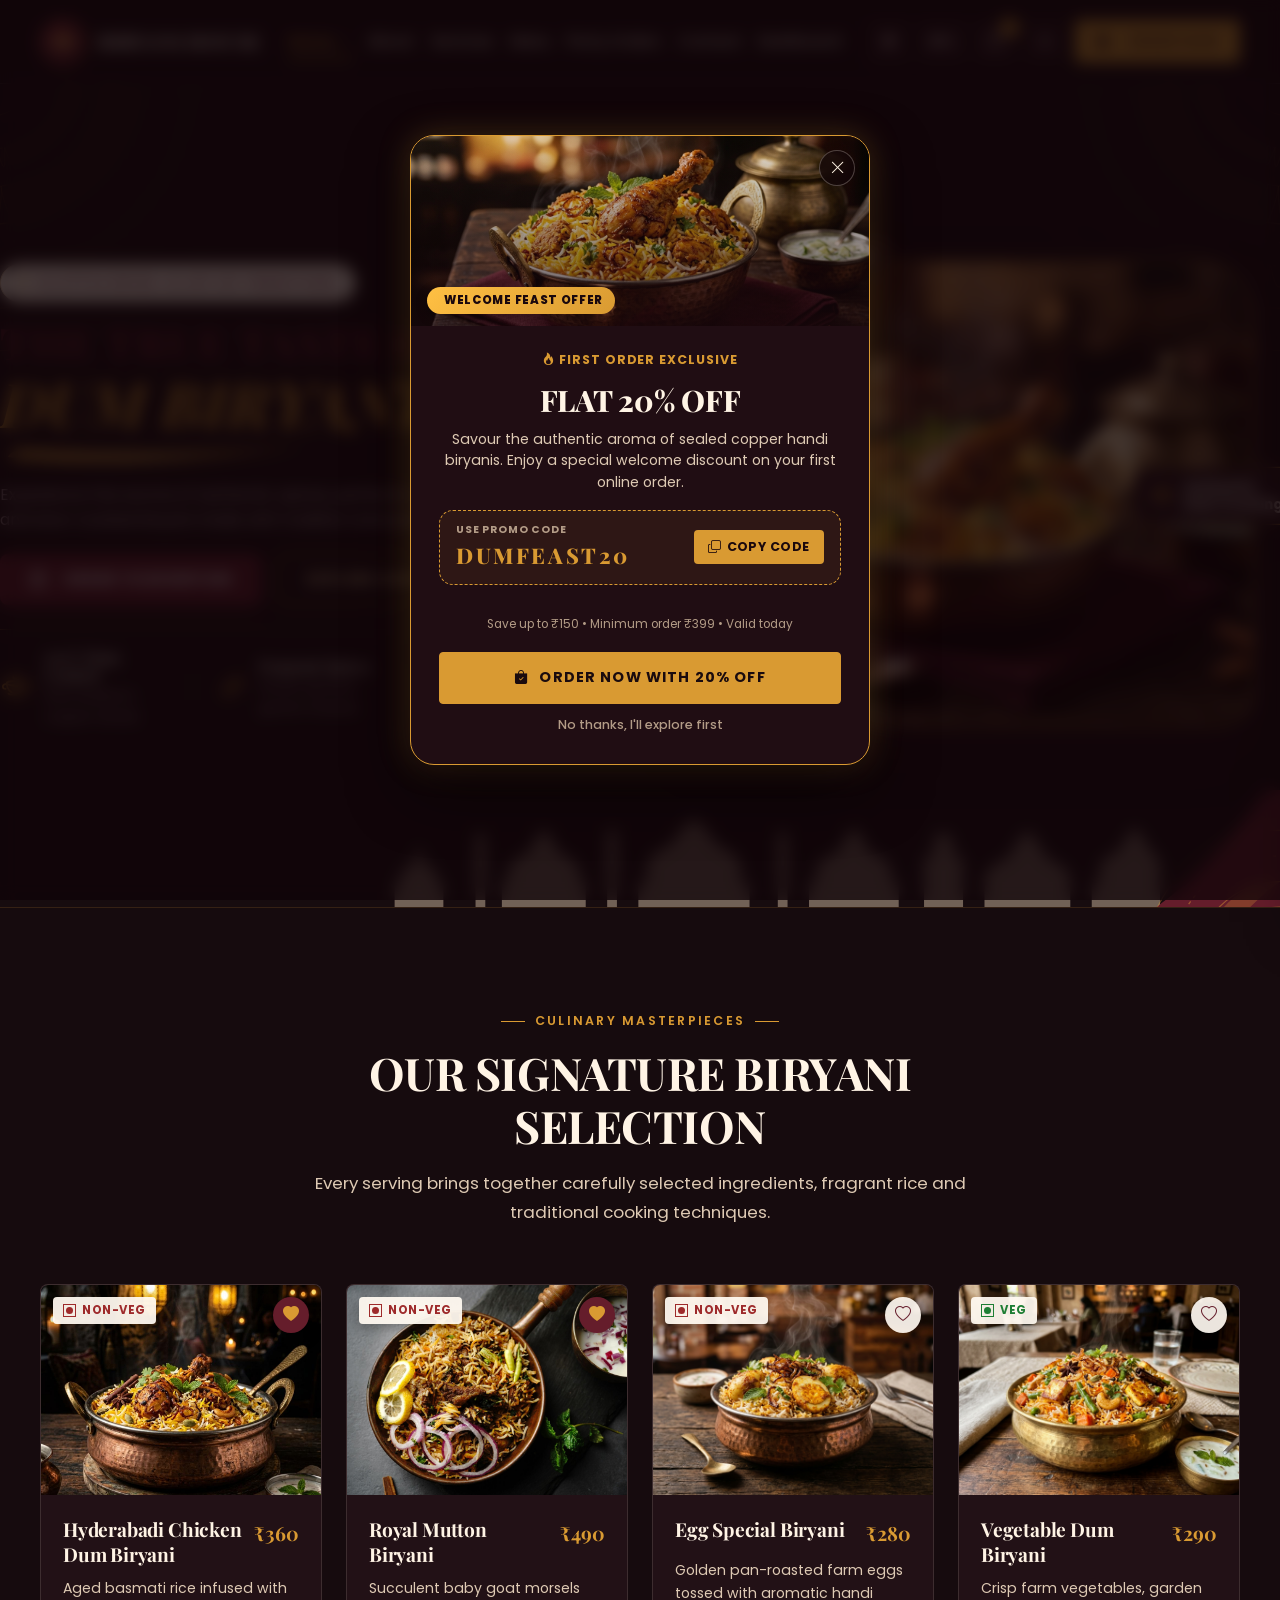
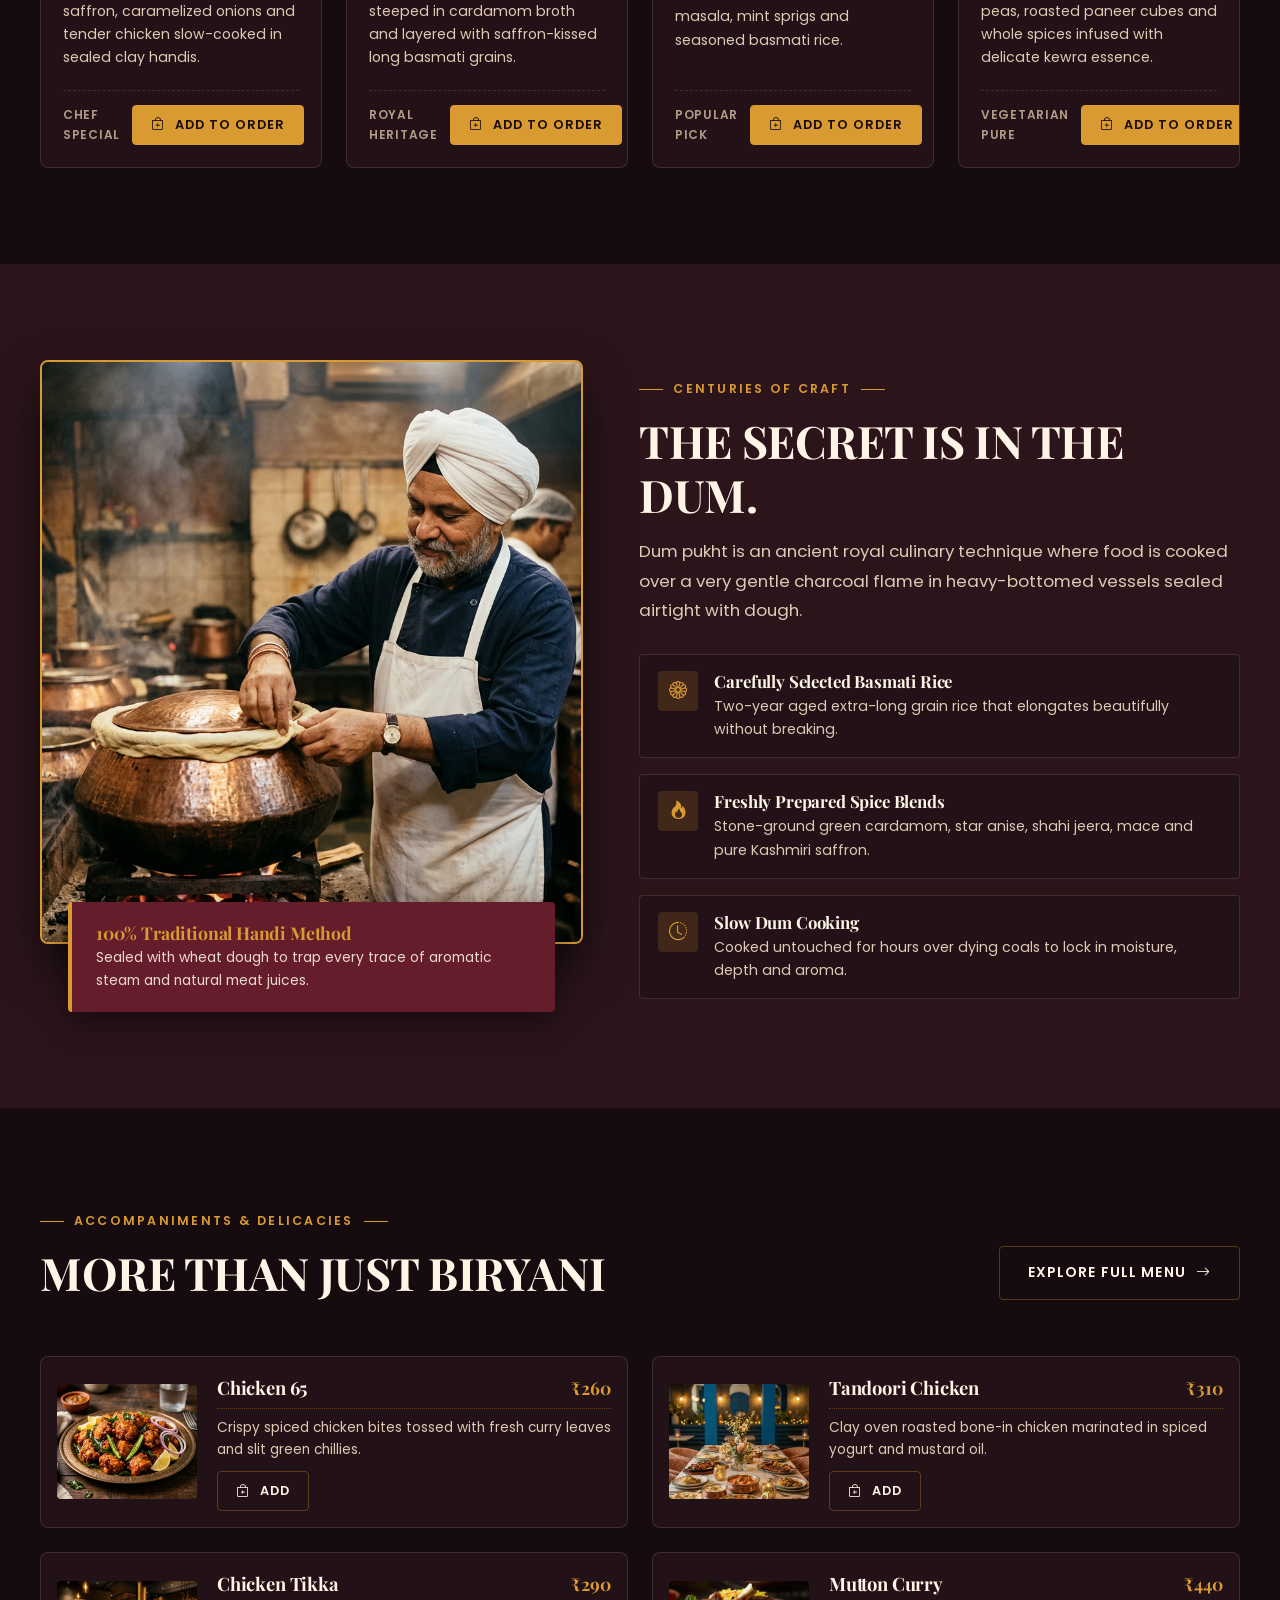
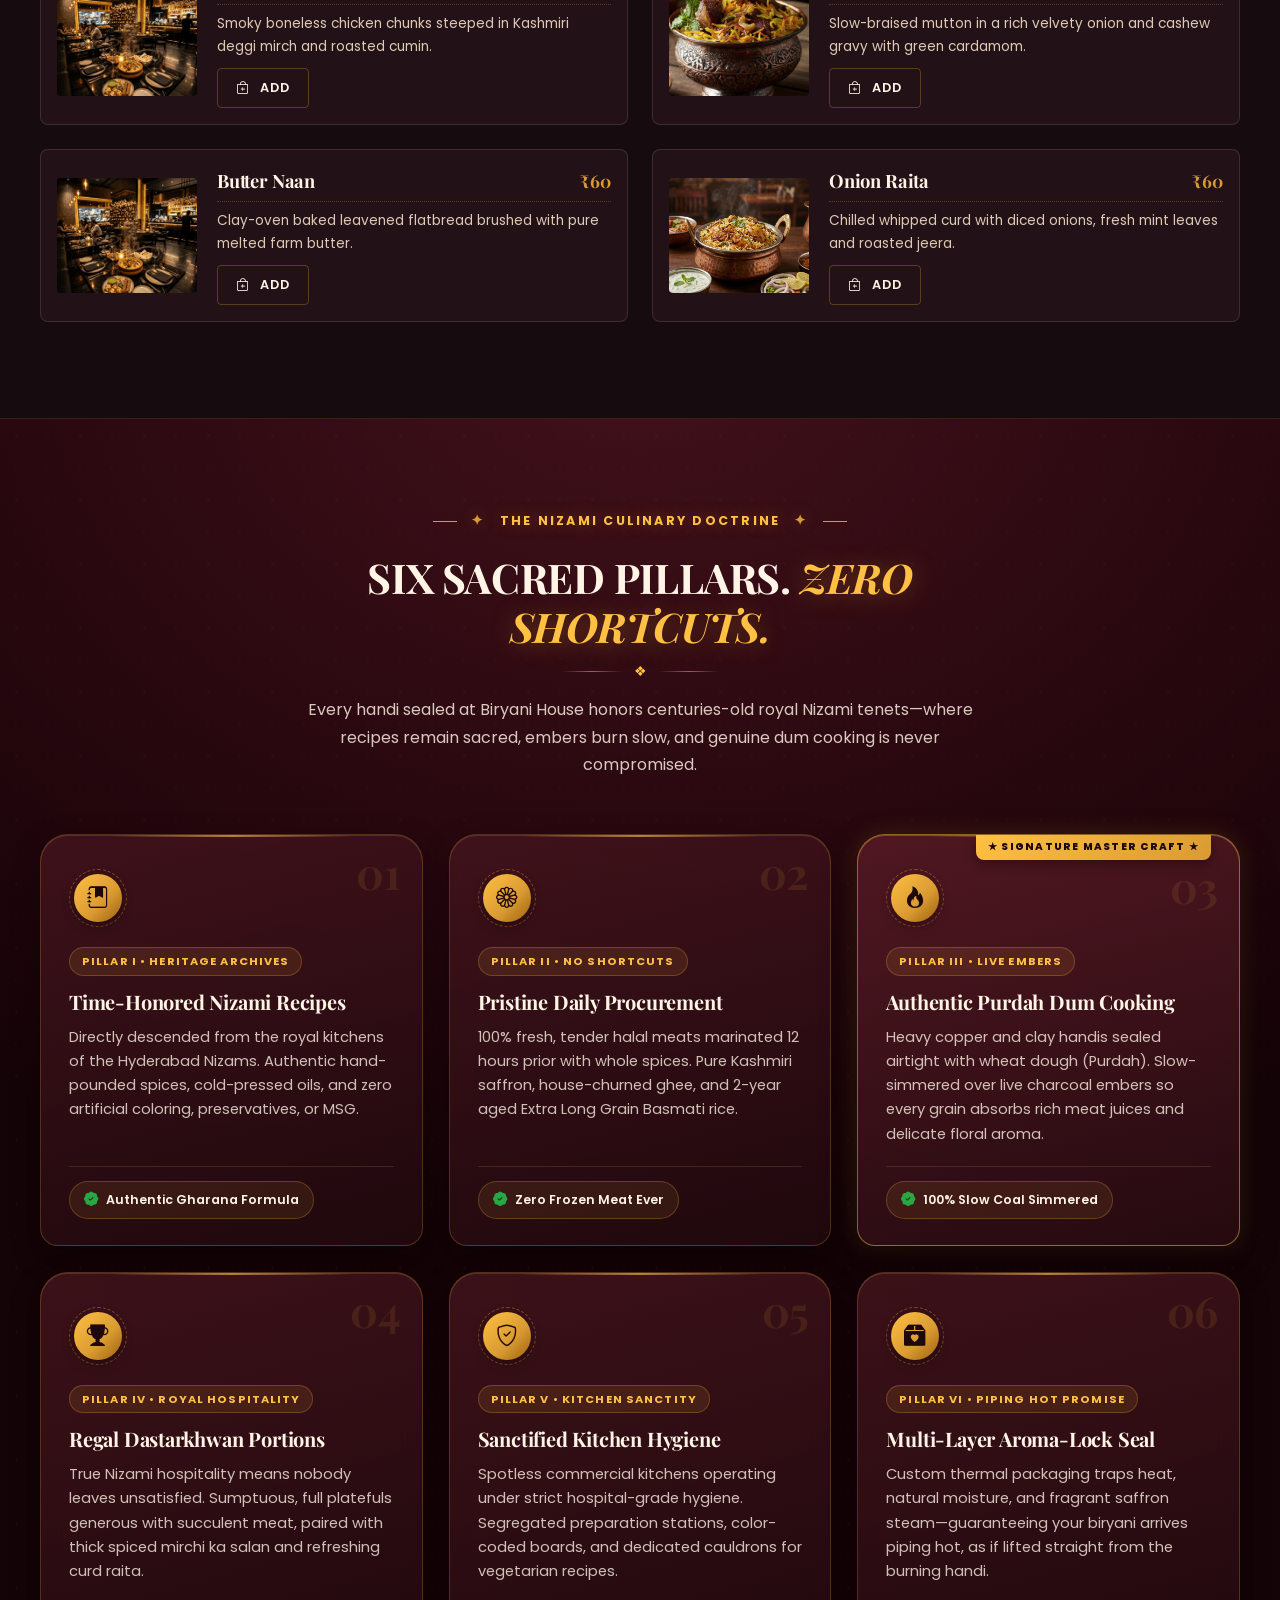
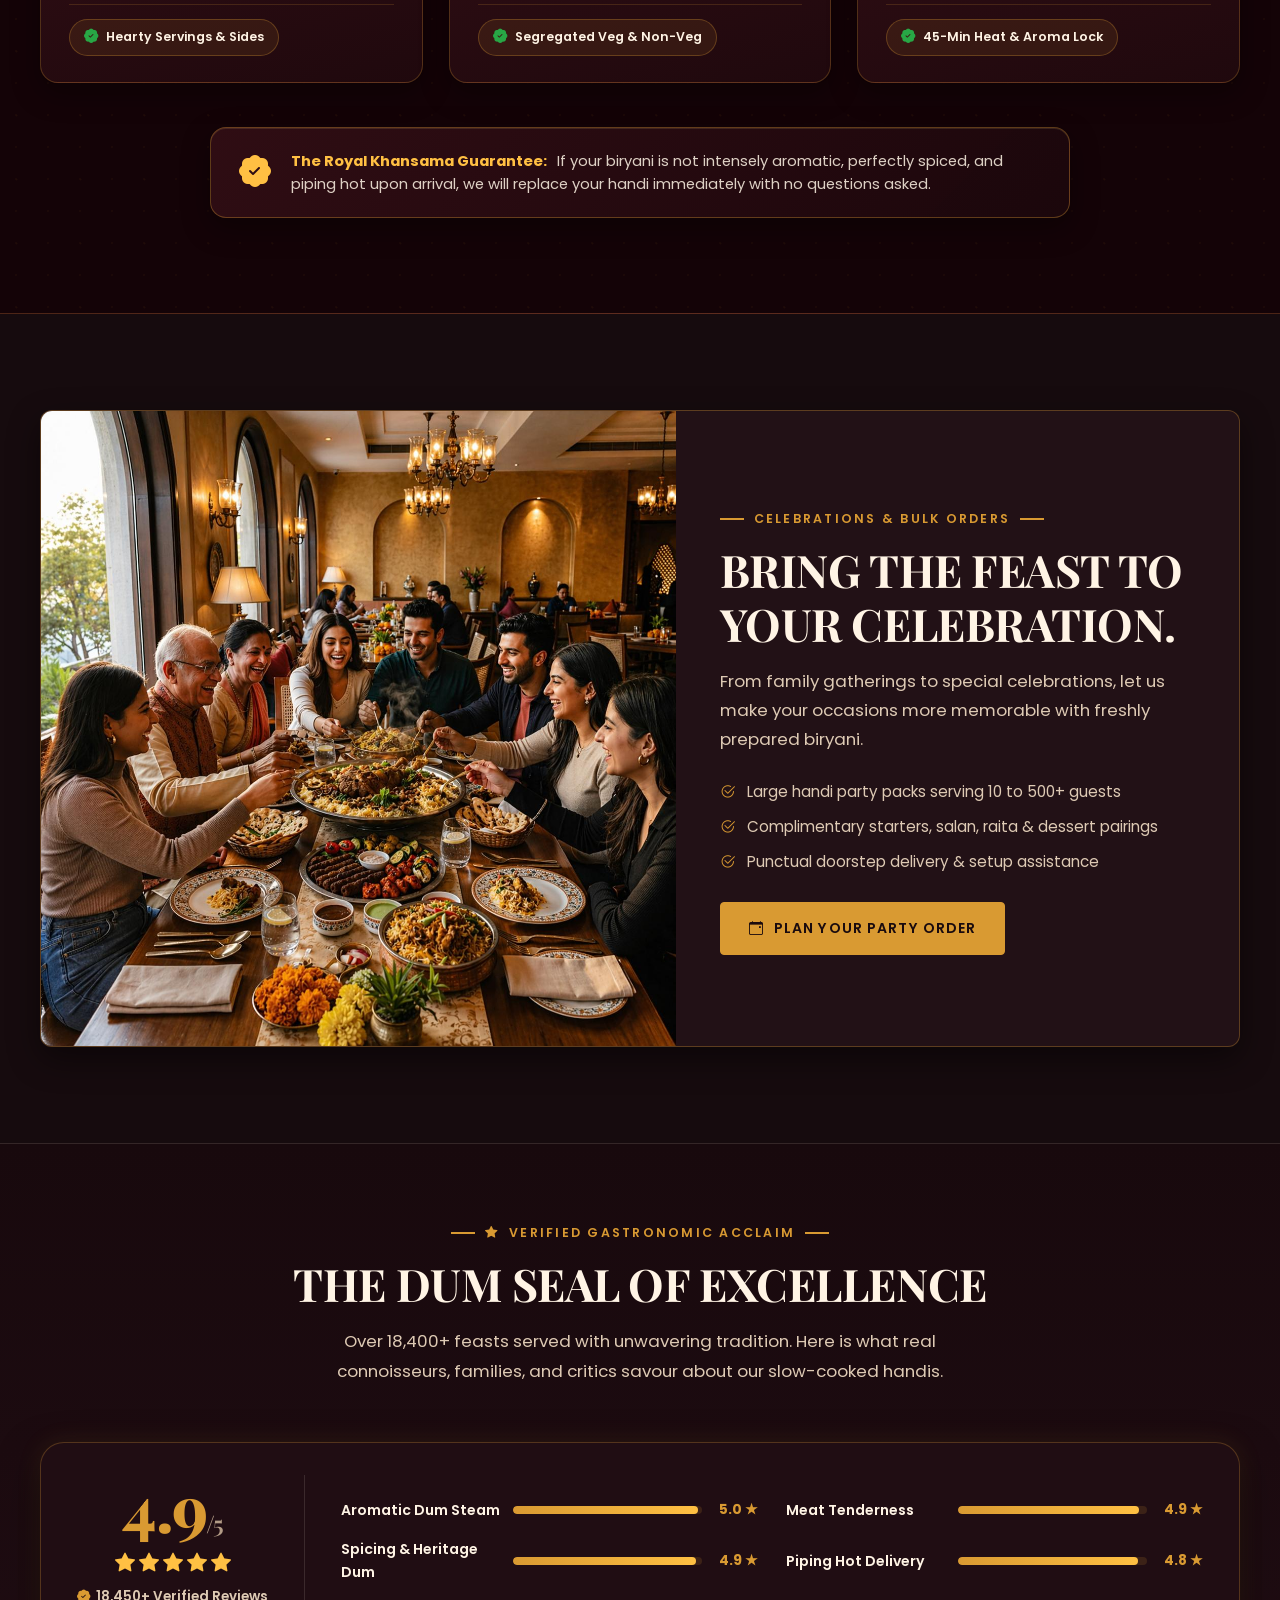
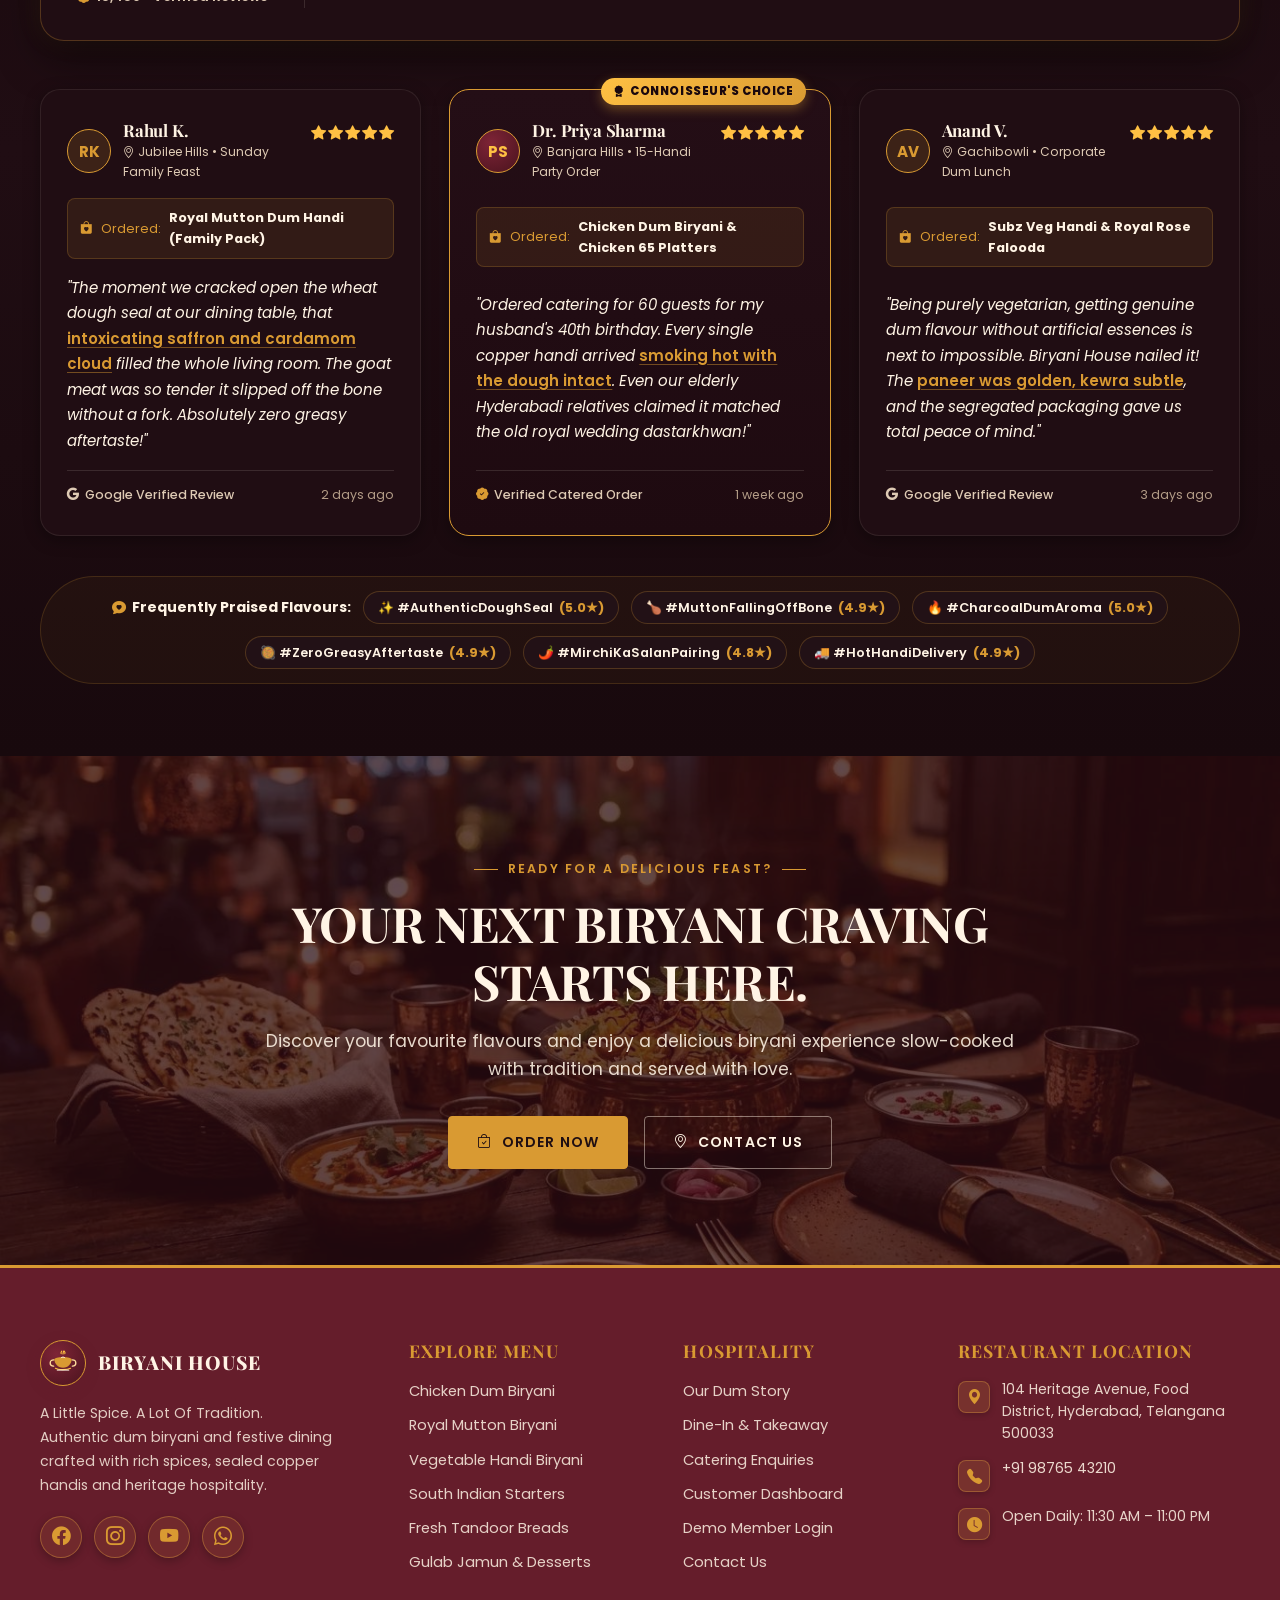
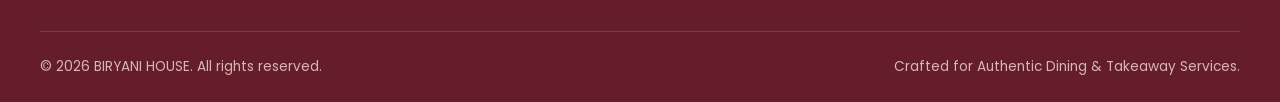
==== commit 4d368668: "Set default theme to dark mode" ====
--- a/index.html
+++ b/index.html
@@ -1,5 +1,5 @@
 <!DOCTYPE html>
-<html lang="en" dir="ltr" data-theme="light">
+<html lang="en" dir="ltr" data-theme="dark">
 <head>
   <meta charset="UTF-8">
   <meta name="viewport" content="width=device-width, initial-scale=1.0">
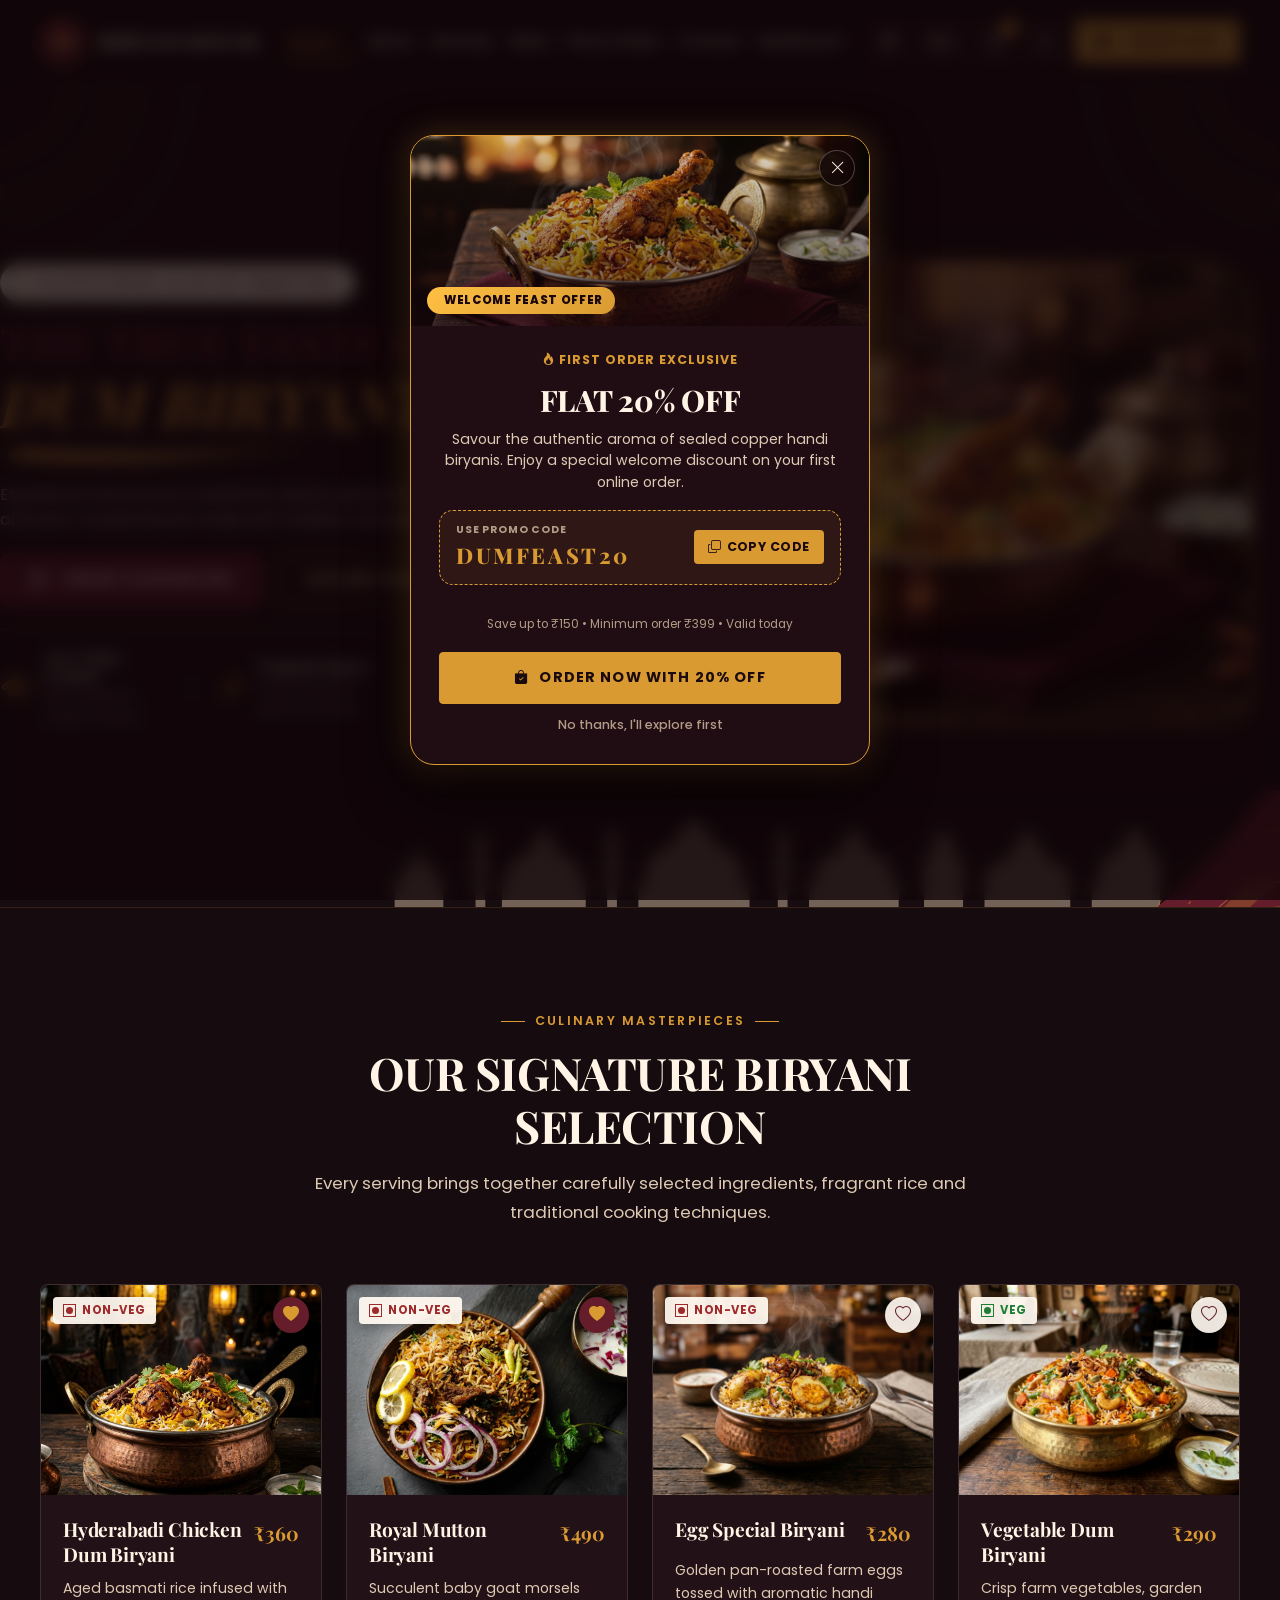
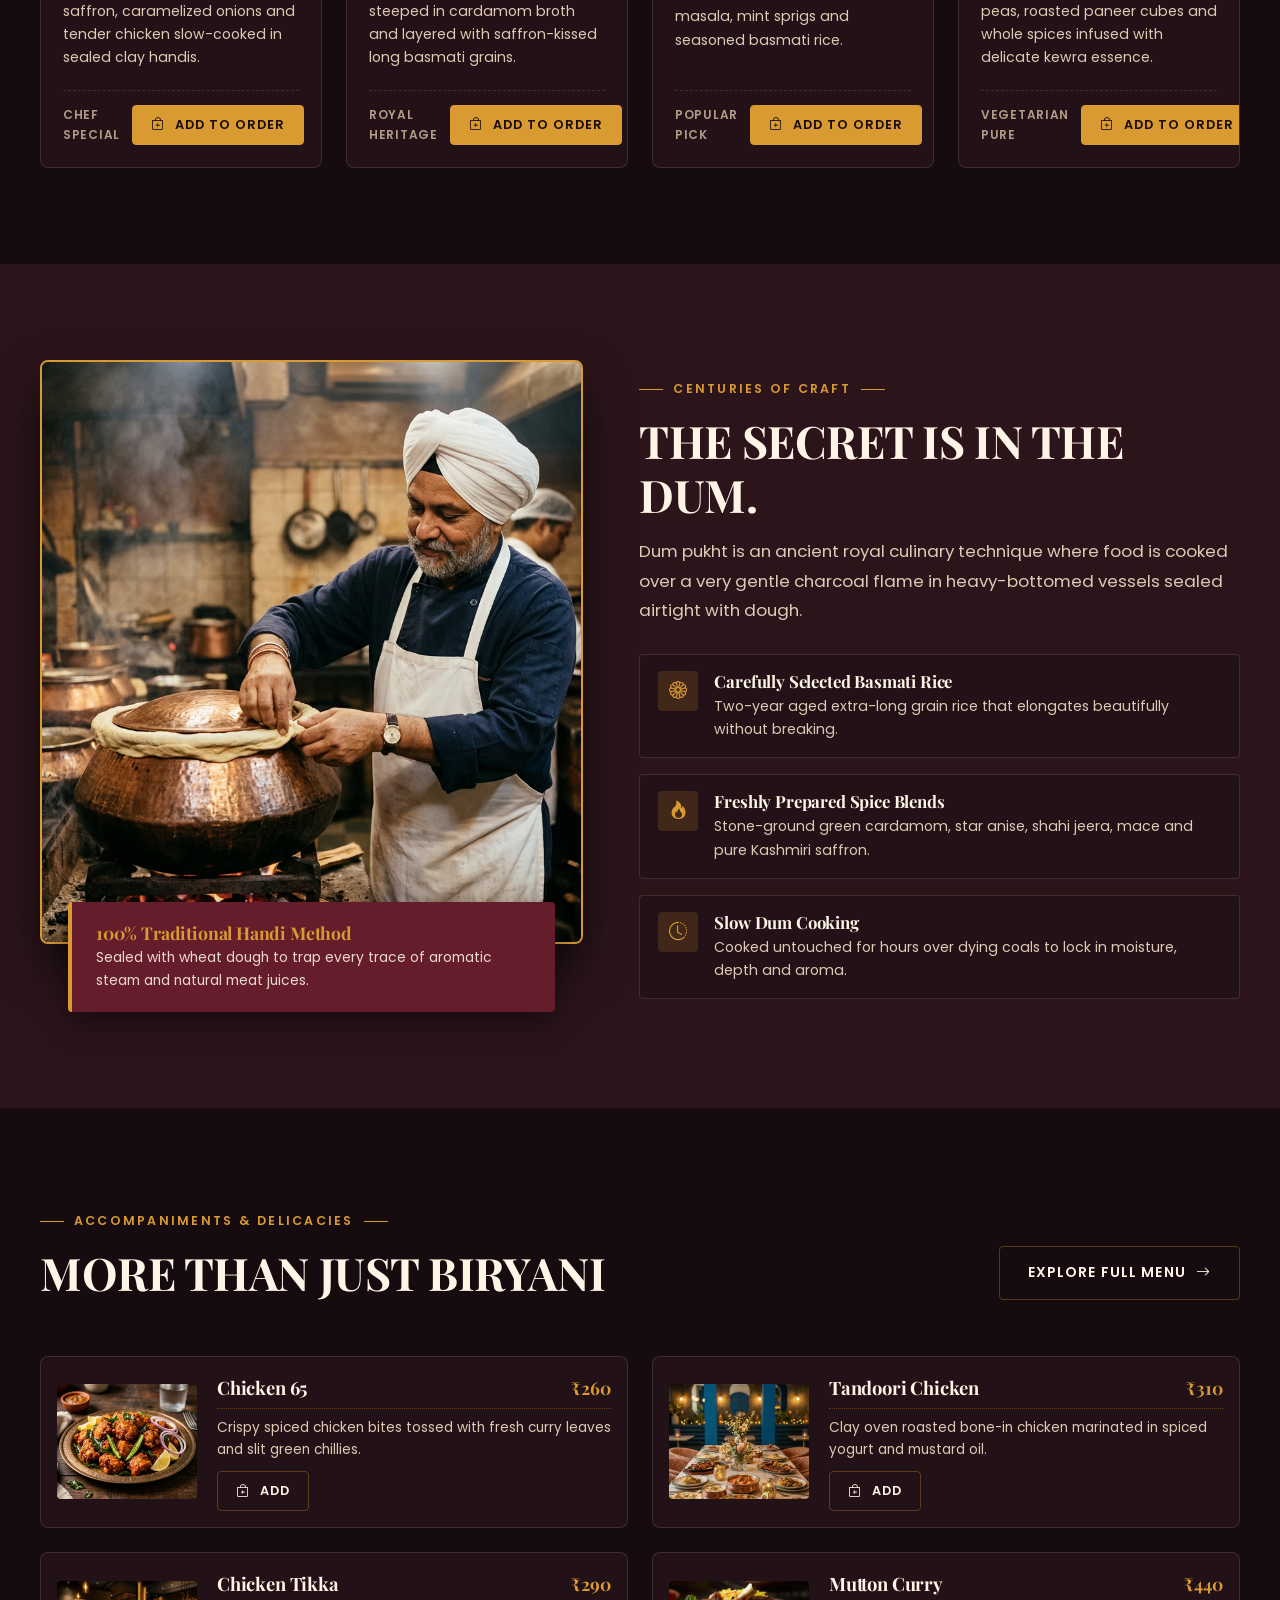
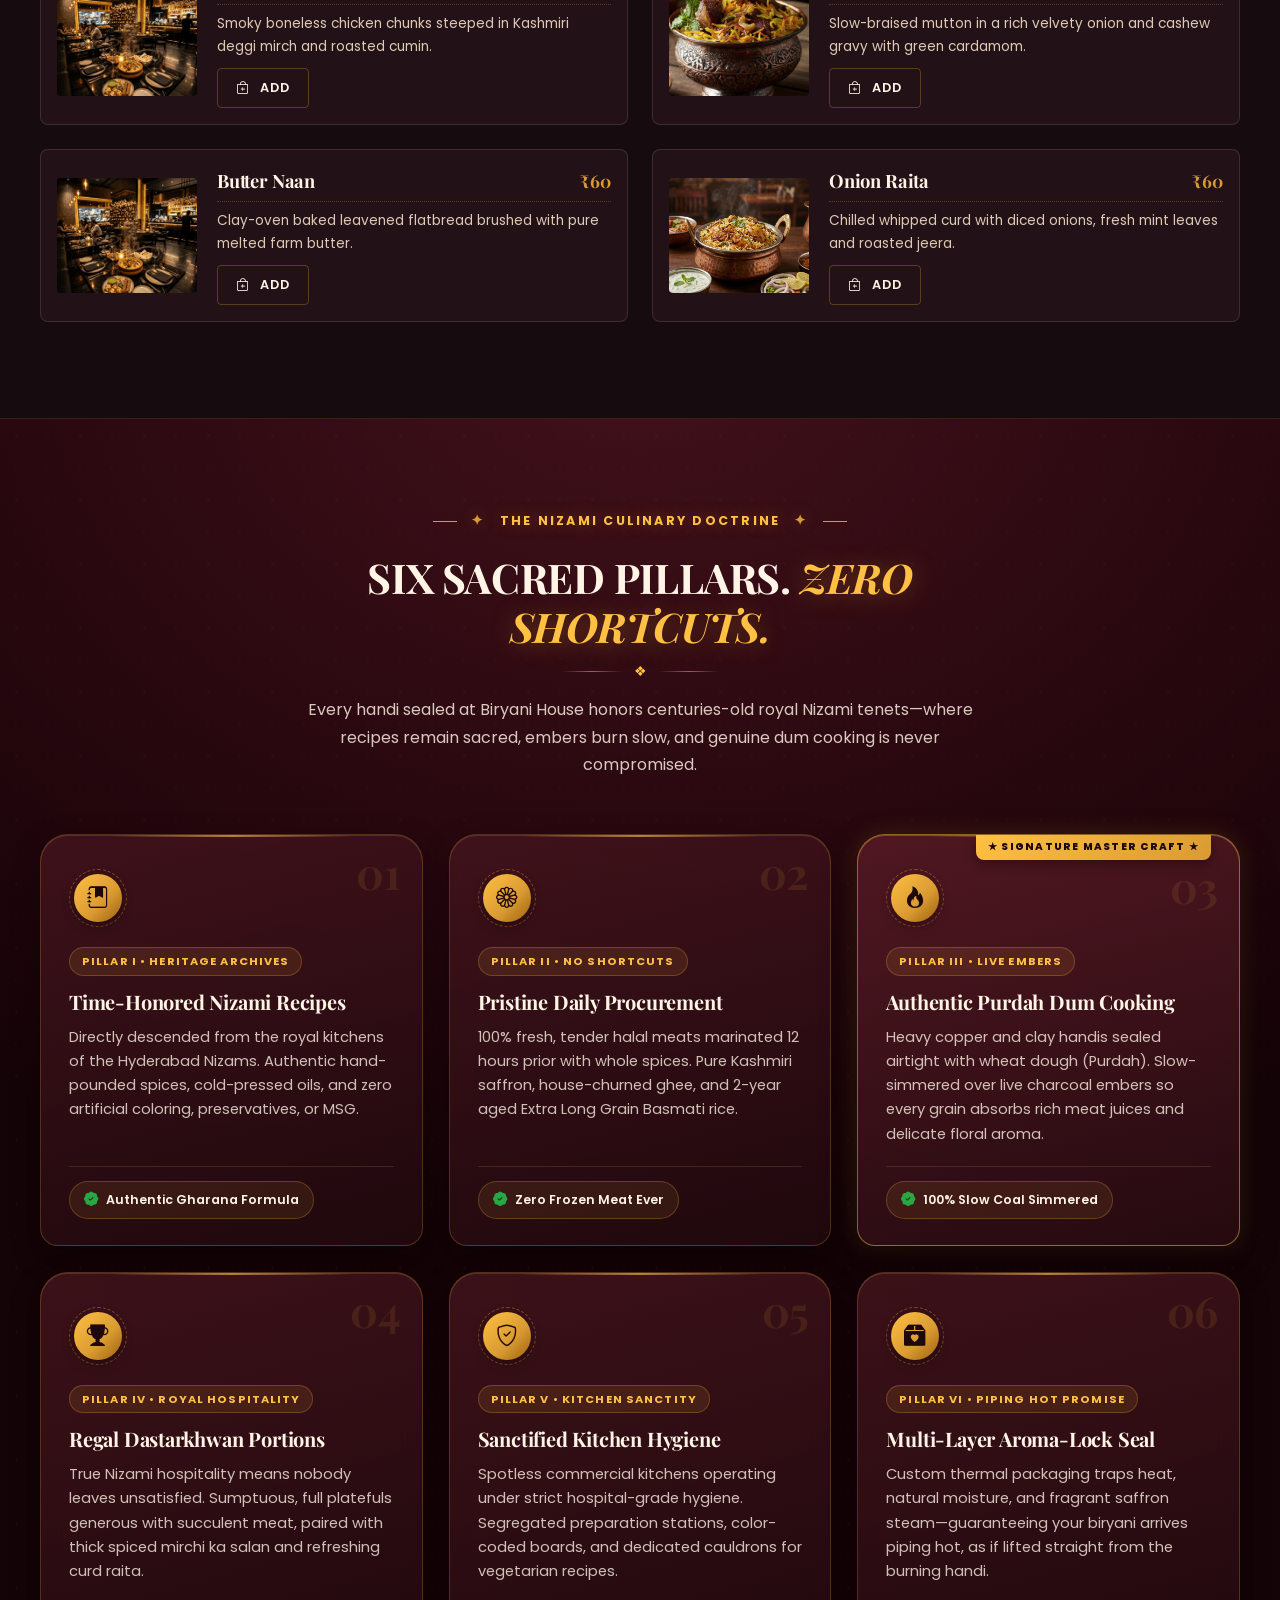
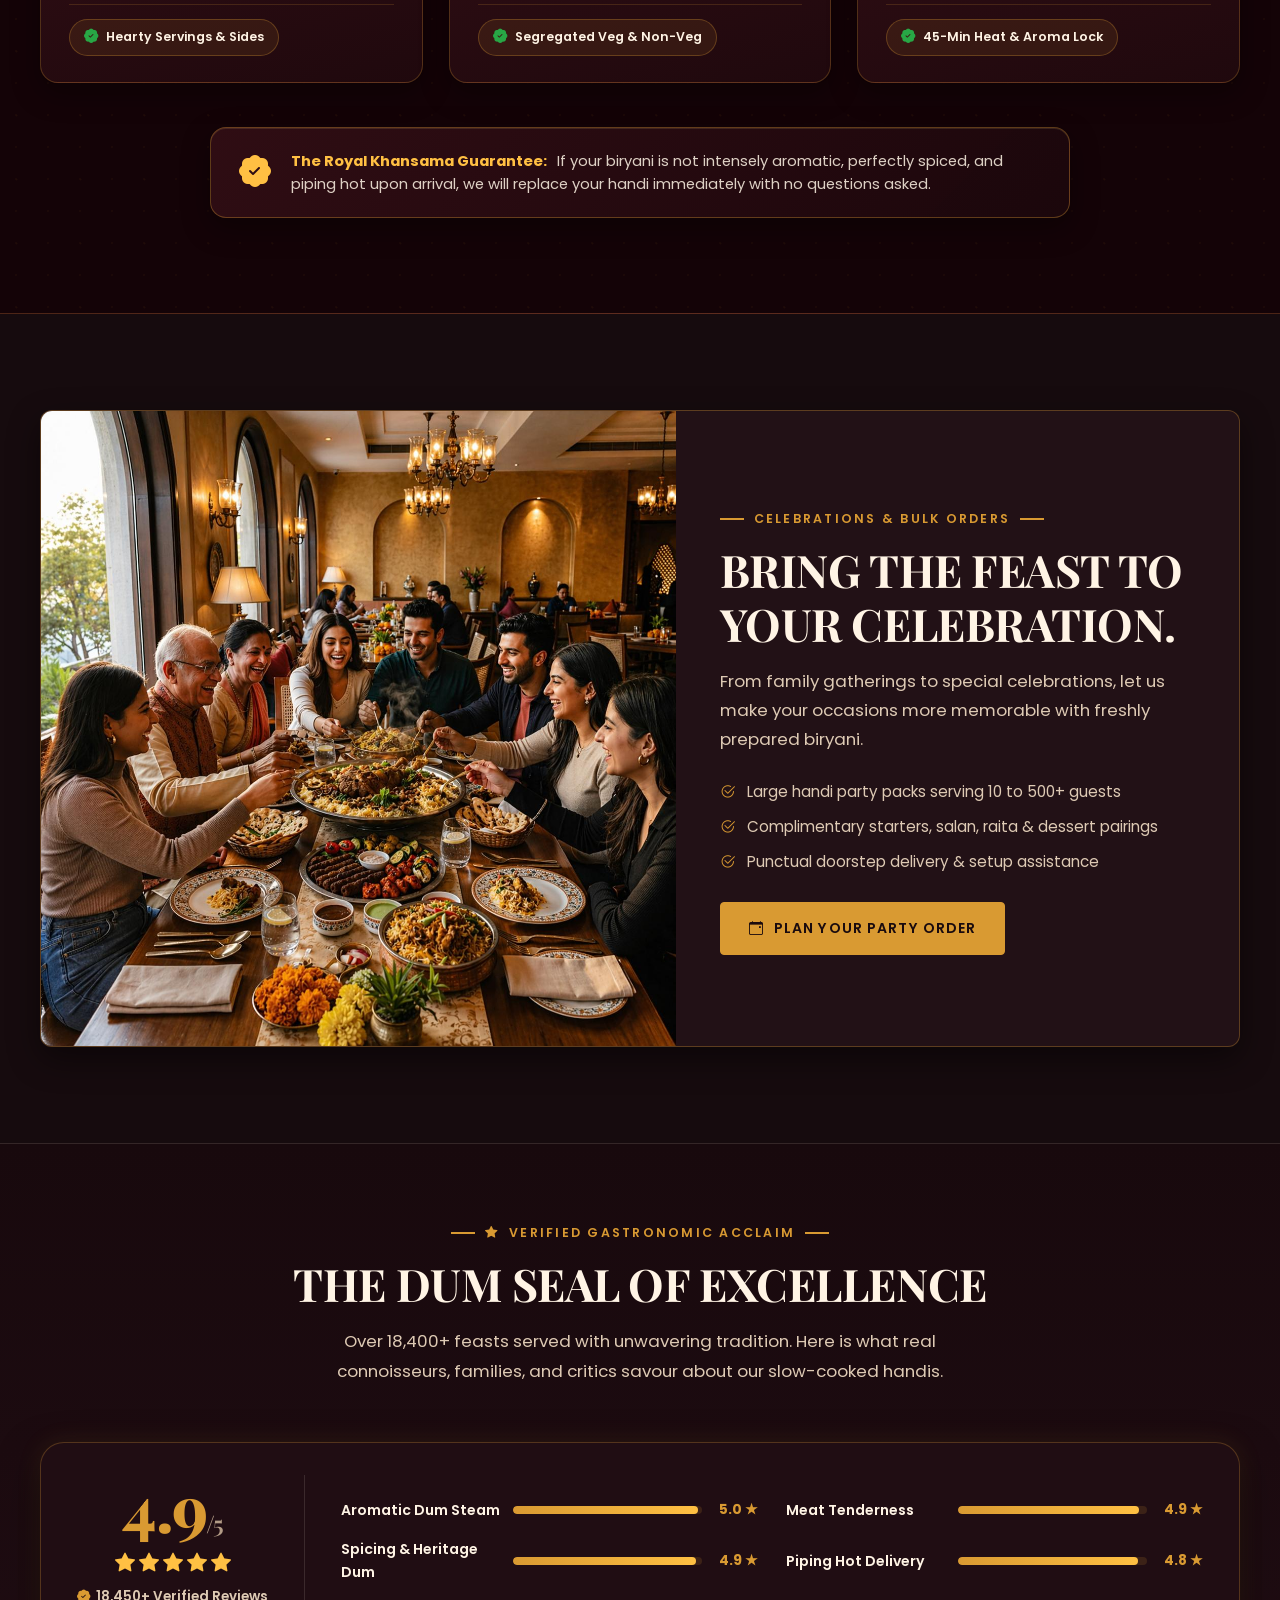
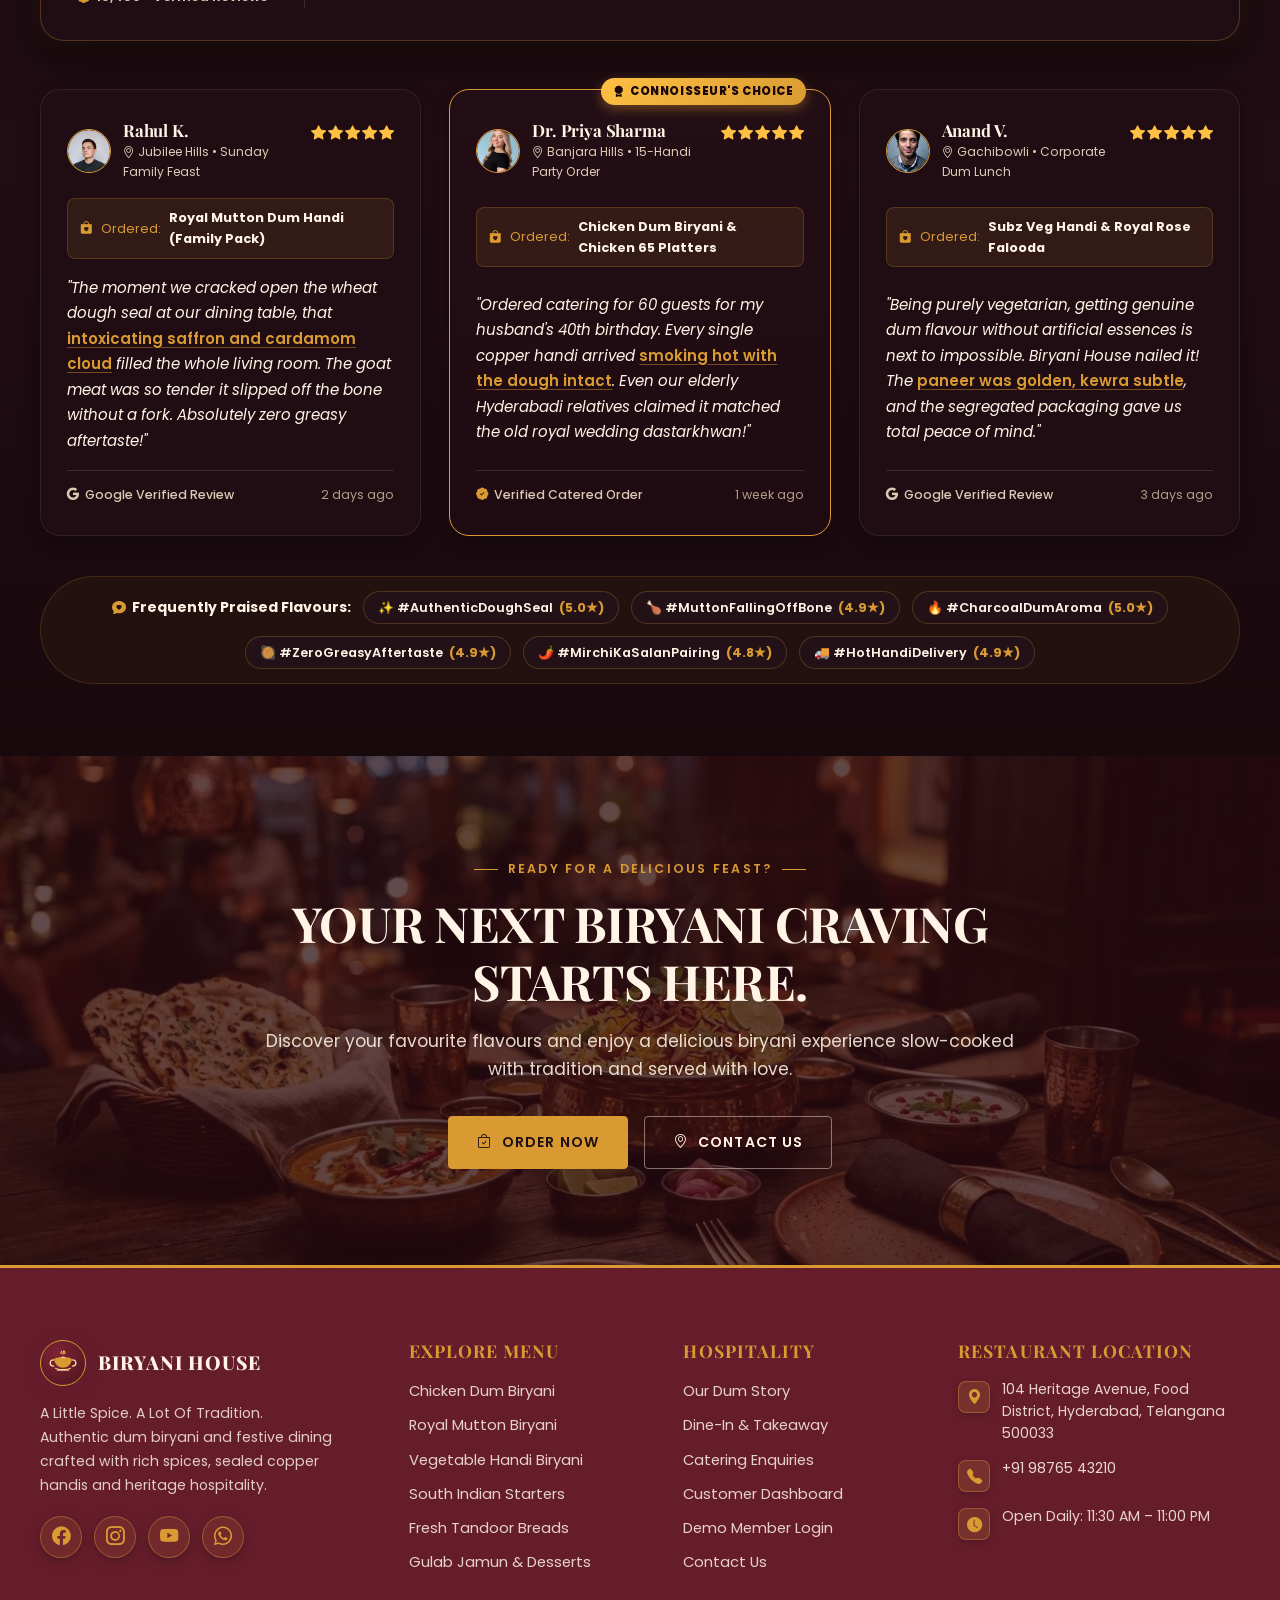
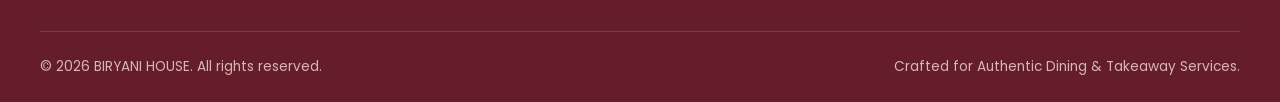
==== commit 484ffea5: "1st comit" ====
--- a/index.html
+++ b/index.html
@@ -76,13 +76,13 @@
 
       <!-- Right: Action Controls -->
       <div class="nav-actions">
-        <!-- Theme Toggle (Desktop Only) -->
-        <button class="icon-btn theme-toggle-btn desktop-only-control" title="Toggle Theme" aria-label="Toggle Theme">
+        <!-- Theme Toggle (Rule 22) -->
+        <button class="icon-btn theme-toggle-btn" title="Toggle Theme" aria-label="Toggle Theme">
           <i class="bi bi-moon-stars-fill"></i>
         </button>
 
-        <!-- RTL Toggle (Desktop Only) -->
-        <button class="icon-btn rtl-toggle-btn desktop-only-control" title="Toggle RTL Layout" aria-label="Toggle RTL">
+        <!-- RTL Toggle (Rule 22) -->
+        <button class="icon-btn rtl-toggle-btn" title="Toggle RTL Layout" aria-label="Toggle RTL">
           RTL
         </button>
 
@@ -510,22 +510,7 @@
             <span class="badge-text">Freshly Prepared</span>
           </div>
 
-          <!-- Badge 2: Center-Right (Authentic Dum Cooking Card) -->
-          <div class="hero-floating-badge badge-dum-cooking">
-            <span class="badge-icon" aria-hidden="true" style="display:flex; align-items:center;">
-              <svg viewBox="0 0 28 28" width="22" height="22" fill="none">
-                <path d="M14 3v3M11 4c0 1 1.5 1.5 3 1.5s3-.5 3-1.5" stroke="#D99A32" stroke-width="1.8" stroke-linecap="round"/>
-                <ellipse cx="14" cy="10" rx="9" ry="2.2" stroke="#D99A32" stroke-width="1.8"/>
-                <path d="M5 10c.5 5 3.5 9.5 9 9.5s8.5-4.5 9-9.5" stroke="#D99A32" stroke-width="1.8"/>
-                <path d="M4 11c-1.8 0-2.5 1-2.5 2s.7 2 2.5 2M24 11c1.8 0 2.5 1 2.5 2s-.7 2-2.5 2" stroke="#D99A32" stroke-width="1.8" stroke-linecap="round"/>
-                <path d="M7 19.5c2 1.5 12 1.5 14 0" stroke="#D99A32" stroke-width="1.8" stroke-linecap="round"/>
-              </svg>
-            </span>
-            <div class="badge-text-stack">
-              <span>Authentic</span>
-              <span>Dum Cooking</span>
-            </div>
-          </div>
+          
 
           <!-- Badge 3: Bottom-Left (Made With Tradition Card) -->
           <div class="hero-floating-badge badge-tradition">
@@ -1051,7 +1036,7 @@
           <article class="tasting-review-card">
             <div class="tasting-card-header">
               <div class="reviewer-profile">
-                <div class="reviewer-avatar">RK</div>
+                <div class="reviewer-avatar"><img src="assets/images/a1.jpg" alt="Rahul K." loading="lazy"></div>
                 <div>
                   <h4 class="reviewer-name">Rahul K.</h4>
                   <span class="reviewer-meta"><i class="bi bi-geo-alt"></i> Jubilee Hills &bull; Sunday Family Feast</span>
@@ -1085,7 +1070,7 @@
             <div class="tasting-seal-badge"><i class="bi bi-award-fill"></i> Connoisseur's Choice</div>
             <div class="tasting-card-header">
               <div class="reviewer-profile">
-                <div class="reviewer-avatar gold-avatar">PS</div>
+                <div class="reviewer-avatar gold-avatar"><img src="assets/images/a2.jpg" alt="Dr. Priya Sharma" loading="lazy"></div>
                 <div>
                   <h4 class="reviewer-name">Dr. Priya Sharma</h4>
                   <span class="reviewer-meta"><i class="bi bi-geo-alt"></i> Banjara Hills &bull; 15-Handi Party Order</span>
@@ -1118,7 +1103,7 @@
           <article class="tasting-review-card">
             <div class="tasting-card-header">
               <div class="reviewer-profile">
-                <div class="reviewer-avatar">AV</div>
+                <div class="reviewer-avatar"><img src="assets/images/a3.jpg" alt="Anand V." loading="lazy"></div>
                 <div>
                   <h4 class="reviewer-name">Anand V.</h4>
                   <span class="reviewer-meta"><i class="bi bi-geo-alt"></i> Gachibowli &bull; Corporate Dum Lunch</span>
--- a/assets/css/style.css
+++ b/assets/css/style.css
@@ -1,1517 +1,764 @@
-/* ==========================================================================-
--
-   BIRYANI HOUSE & TAKEAWAY — Master Stylesheet (style.css)-
--
-   Design Direction: Authentic Indian Biryani × Premium Restaurant × Editorial-
--
-   Palette: Deep Biryani Maroon (#651D2B), Saffron Gold (#D99A32), Warm Cream (#FFF4E5)-
--
-   Typography: Playfair Display (Headings) & Poppins (Body)-
--
-   ========================================================================== */-
--
--
--
-@import url('https://fonts.googleapis.com/css2?family=Playfair+Display:ital,wght@0,500;0,600;0,700;0,800;1,400;1,600&family=Poppins:wght@300;400;500;600;700&display=swap');-
--
--
--
-:root {-
--
-  /* Primary Brand Colors */-
--
-  --maroon: #651D2B;-
--
-  --maroon-deep: #46121C;-
--
-  --maroon-rich: #541723;-
--
-  --maroon-soft: rgba(101, 29, 43, 0.08);-
--
-  --saffron: #D99A32;-
--
-  --saffron-hover: #C28522;-
--
-  --saffron-soft: rgba(217, 154, 50, 0.16);-
--
-  --cream: #FFF4E5;-
--
-  --cream-elevated: #FFF9F1;-
--
-  --cream-muted: #F5E5CF;-
--
--
--
-  /* Theme Surface & Text Tokens (Light Mode Default) */-
--
-  --bg-body: #FFF4E5;-
--
-  --bg-surface: #FFF9F1;-
--
-  --bg-surface-alt: #F6E6D0;-
--
-  --bg-maroon-section: #651D2B;-
--
-  --bg-navbar: rgba(255, 244, 229, 0.96);-
--
-  --text-primary: #231215;-
--
-  --text-heading: #651D2B;-
--
-  --text-secondary: #5C4347;-
--
-  --text-muted: #7C6266;-
--
-  --text-on-maroon: #FFF4E5;-
--
-  --text-on-maroon-muted: rgba(255, 244, 229, 0.82);-
--
-  --border-color: rgba(101, 29, 43, 0.14);-
--
-  --border-strong: rgba(101, 29, 43, 0.25);-
--
-  --border-gold: rgba(217, 154, 50, 0.45);-
--
--
--
-  /* Semantic Indicators (Veg / Non-Veg / Status) */-
--
-  --veg-green: #1E7E34;-
--
-  --nonveg-red: #9E2A2B;-
--
--
--
-  /* Shadows & Transitions */-
--
-  --shadow-sm: 0 4px 16px rgba(35, 18, 21, 0.06);-
--
-  --shadow-md: 0 12px 32px rgba(35, 18, 21, 0.10);-
--
-  --shadow-lg: 0 22px 48px rgba(35, 18, 21, 0.16);-
--
-  --radius-sm: 4px;-
--
-  --radius-md: 8px;-
--
-  --radius-lg: 12px;-
--
-  --transition: 0.3s cubic-bezier(0.25, 1, 0.5, 1);-
--
--
--
-  /* Fonts */-
--
-  --font-heading: 'Playfair Display', Georgia, serif;-
--
-  --font-body: 'Poppins', -apple-system, BlinkMacSystemFont, sans-serif;-
--
--
--
-  /* Layout */-
--
-  --header-height: 84px;-
--
-}-
--
--
--
-/* Dark Mode Tokens */-
--
-[data-theme="dark"] {-
--
-  --bg-body: #160B0E;-
--
-  --bg-surface: #221116;-
--
-  --bg-surface-alt: #2B151B;-
--
-  --bg-maroon-section: #381019;-
--
-  --bg-navbar: rgba(22, 11, 14, 0.96);-
--
-  --text-primary: #FFF4E5;-
--
-  --text-heading: #FFF4E5;-
--
-  --text-secondary: #DECAB4;-
--
-  --text-muted: #B39C87;-
--
-  --text-on-maroon: #FFF4E5;-
--
-  --text-on-maroon-muted: rgba(255, 244, 229, 0.82);-
--
-  --border-color: rgba(255, 244, 229, 0.12);-
--
-  --border-strong: rgba(217, 154, 50, 0.32);-
--
-  --shadow-sm: 0 4px 16px rgba(0, 0, 0, 0.35);-
--
-  --shadow-md: 0 12px 32px rgba(0, 0, 0, 0.45);-
--
-  --shadow-lg: 0 22px 48px rgba(0, 0, 0, 0.6);-
--
-}-
--
--
--
-/* ==========================================================================-
--
-   1. RESET & BASE STYLES-
--
-   ========================================================================== */-
--
-*,-
--
-*::before,-
--
-*::after {-
--
-  box-sizing: border-box;-
--
-  margin: 0;-
--
-  padding: 0;-
--
-}-
--
--
--
-html {-
--
-  scroll-behavior: smooth;-
--
-  font-size: 16px;-
--
-  -webkit-text-size-adjust: 100%;-
--
-}-
--
--
--
+/* ==========================================================================
+
+   BIRYANI HOUSE & TAKEAWAY — Master Stylesheet (style.css)
+
+   Design Direction: Authentic Indian Biryani × Premium Restaurant × Editorial
+
+   Palette: Deep Biryani Maroon (#651D2B), Saffron Gold (#D99A32), Warm Cream (#FFF4E5)
+
+   Typography: Playfair Display (Headings) & Poppins (Body)
+
+   ========================================================================== */
+
+
+
+@import url('https://fonts.googleapis.com/css2?family=Playfair+Display:ital,wght@0,500;0,600;0,700;0,800;1,400;1,600&family=Poppins:wght@300;400;500;600;700&display=swap');
+
+
+
+:root {
+
+  /* Primary Brand Colors */
+
+  --maroon: #651D2B;
+
+  --maroon-deep: #46121C;
+
+  --maroon-rich: #541723;
+
+  --maroon-soft: rgba(101, 29, 43, 0.08);
+
+  --saffron: #D99A32;
+
+  --saffron-hover: #C28522;
+
+  --saffron-soft: rgba(217, 154, 50, 0.16);
+
+  --cream: #FFF4E5;
+
+  --cream-elevated: #FFF9F1;
+
+  --cream-muted: #F5E5CF;
+
+
+
+  /* Theme Surface & Text Tokens (Light Mode Default) */
+
+  --bg-body: #FFF4E5;
+
+  --bg-surface: #FFF9F1;
+
+  --bg-surface-alt: #F6E6D0;
+
+  --bg-maroon-section: #651D2B;
+
+  --bg-navbar: rgba(255, 244, 229, 0.96);
+
+  --text-primary: #231215;
+
+  --text-heading: #651D2B;
+
+  --text-secondary: #5C4347;
+
+  --text-muted: #7C6266;
+
+  --text-on-maroon: #FFF4E5;
+
+  --text-on-maroon-muted: rgba(255, 244, 229, 0.82);
+
+  --border-color: rgba(101, 29, 43, 0.14);
+
+  --border-strong: rgba(101, 29, 43, 0.25);
+
+  --border-gold: rgba(217, 154, 50, 0.45);
+
+
+
+  /* Semantic Indicators (Veg / Non-Veg / Status) */
+
+  --veg-green: #1E7E34;
+
+  --nonveg-red: #9E2A2B;
+
+
+
+  /* Shadows & Transitions */
+
+  --shadow-sm: 0 4px 16px rgba(35, 18, 21, 0.06);
+
+  --shadow-md: 0 12px 32px rgba(35, 18, 21, 0.10);
+
+  --shadow-lg: 0 22px 48px rgba(35, 18, 21, 0.16);
+
+  --radius-sm: 4px;
+
+  --radius-md: 8px;
+
+  --radius-lg: 12px;
+
+  --transition: 0.3s cubic-bezier(0.25, 1, 0.5, 1);
+
+
+
+  /* Fonts */
+
+  --font-heading: 'Playfair Display', Georgia, serif;
+
+  --font-body: 'Poppins', -apple-system, BlinkMacSystemFont, sans-serif;
+
+
+
+  /* Layout */
+
+  --header-height: 84px;
+
+}
+
+
+
+/* Dark Mode Tokens */
+
+[data-theme="dark"] {
+
+  --bg-body: #160B0E;
+
+  --bg-surface: #221116;
+
+  --bg-surface-alt: #2B151B;
+
+  --bg-maroon-section: #381019;
+
+  --bg-navbar: rgba(22, 11, 14, 0.96);
+
+  --text-primary: #FFF4E5;
+
+  --text-heading: #FFF4E5;
+
+  --text-secondary: #DECAB4;
+
+  --text-muted: #B39C87;
+
+  --text-on-maroon: #FFF4E5;
+
+  --text-on-maroon-muted: rgba(255, 244, 229, 0.82);
+
+  --border-color: rgba(255, 244, 229, 0.12);
+
+  --border-strong: rgba(217, 154, 50, 0.32);
+
+  --shadow-sm: 0 4px 16px rgba(0, 0, 0, 0.35);
+
+  --shadow-md: 0 12px 32px rgba(0, 0, 0, 0.45);
+
+  --shadow-lg: 0 22px 48px rgba(0, 0, 0, 0.6);
+
+}
+
+
+
+/* ==========================================================================
+
+   1. RESET & BASE STYLES
+
+   ========================================================================== */
+
+*,
+
+*::before,
+
+*::after {
+
+  box-sizing: border-box;
+
+  margin: 0;
+
+  padding: 0;
+
+}
+
+
+
+html {
+
+  scroll-behavior: smooth;
+
+  font-size: 16px;
+
+  -webkit-text-size-adjust: 100%;
+
+}
+
+
+
 html {
   overflow-x: hidden;
   overflow-x: clip;
   max-width: 100%;
-}-
--
-body {-
--
-  font-family: var(--font-body);-
--
-  background-color: var(--bg-body);-
--
-  color: var(--text-primary);-
--
-  line-height: 1.65;-
--
-  font-weight: 400;-
--
-  min-height: 100vh;-
--
-  display: flex;-
--
-  flex-direction: column;-
--
-  transition: background-color var(--transition), color var(--transition);-
+}
+
+body {
+
+  font-family: var(--font-body);
+
+  background-color: var(--bg-body);
+
+  color: var(--text-primary);
+
+  line-height: 1.65;
+
+  font-weight: 400;
+
+  min-height: 100vh;
+
+  display: flex;
+
+  flex-direction: column;
+
+  transition: background-color var(--transition), color var(--transition);
   overflow-x: hidden;
   overflow-x: clip;
   max-width: 100%;
   position: relative;
-}-
--
-main {-
-  flex: 1 0 auto;-
-  max-width: 100%;-
-  overflow-x: hidden;-
-}-
--
--
--
-main {-
--
-  flex: 1 0 auto;-
--
-}-
--
--
--
-img {-
--
-  max-width: 100%;-
--
-  height: auto;-
--
-  display: block;-
--
-  object-fit: cover;-
--
-}-
--
--
--
-a {-
--
-  color: inherit;-
--
-  text-decoration: none;-
--
-  transition: color var(--transition), opacity var(--transition);-
--
-}-
--
--
--
-ul, ol {-
--
-  list-style: none;-
--
-}-
--
--
--
-button,-
--
-input,-
--
-select,-
--
-textarea {-
--
-  font-family: inherit;-
--
-  font-size: inherit;-
--
-  color: inherit;-
--
-  background: none;-
--
-  border: none;-
--
-}-
--
--
--
-button {-
--
-  cursor: pointer;-
--
-}-
--
--
--
-:focus-visible {-
--
-  outline: 2px solid var(--saffron);-
--
-  outline-offset: 3px;-
--
-}-
--
--
--
-/* ==========================================================================-
--
-   2. GLOBAL CONTAINER & SPACING SYSTEM (RULE 11)-
--
-   ========================================================================== */-
--
-.container {-
--
-  max-width: 1320px;-
--
-  width: calc(100% - 80px);-
--
-  margin-inline: auto;-
--
-}-
--
--
--
-@media (max-width: 1024px) {-
--
-  .container {-
--
-    width: calc(100% - 48px);-
--
-  }-
--
-}-
--
--
--
-@media (max-width: 767px) {-
--
-  .container {-
--
-    width: calc(100% - 32px);-
--
-  }-
--
-}-
--
--
--
-.section {-
--
-  padding-block: 96px;-
--
-  position: relative;-
--
-}-
--
--
--
-.section-sm {-
--
-  padding-block: 64px;-
--
-}-
--
--
--
-@media (max-width: 1024px) {-
--
-  .section {-
--
-    padding-block: 72px;-
--
-  }-
--
-}-
--
--
--
-@media (max-width: 767px) {-
--
-  .section {-
--
-    padding-block: 56px;-
--
-  }-
--
-}-
--
--
--
-.section-alt {-
--
-  background-color: var(--bg-surface-alt);-
--
-}-
--
--
--
-.section-surface {-
--
-  background-color: var(--bg-surface);-
--
-}-
--
--
--
-.section-maroon {-
--
-  background-color: var(--bg-maroon-section);-
--
-  color: var(--text-on-maroon);-
--
-}-
--
--
--
-/* ==========================================================================-
--
-   3. TYPOGRAPHY & EDITORIAL HEADINGS-
--
-   ========================================================================== */-
--
-h1, h2, h3, h4, h5, h6 {-
--
-  font-family: var(--font-heading);-
--
-  color: var(--text-heading);-
--
-  line-height: 1.2;-
--
-  font-weight: 700;-
--
-  letter-spacing: -0.01em;-
--
-}-
--
--
--
-.section-maroon h1,-
--
-.section-maroon h2,-
--
-.section-maroon h3,-
--
-.section-maroon h4 {-
--
-  color: var(--text-on-maroon);-
--
-}-
--
--
--
-.eyebrow {-
--
-  display: inline-flex;-
--
-  align-items: center;-
--
-  gap: 10px;-
--
-  font-family: var(--font-body);-
--
-  font-size: 0.78rem;-
--
-  font-weight: 600;-
--
-  text-transform: uppercase;-
--
-  letter-spacing: 0.18em;-
--
-  color: var(--saffron);-
--
-  margin-bottom: 14px;-
--
-}-
--
--
--
-[data-theme="light"] .section:not(.section-maroon) .eyebrow {-
--
-  color: var(--maroon);-
--
-}-
--
--
--
-.eyebrow::before,-
--
-.eyebrow::after {-
--
-  content: "";-
--
-  display: inline-block;-
--
-  width: 24px;-
--
-  height: 1.5px;-
--
-  background-color: var(--saffron);-
--
-}-
--
--
--
-.section-header {-
--
-  max-width: 700px;-
--
-  margin-bottom: 56px;-
--
-}-
--
--
--
-.section-header.center {-
--
-  margin-inline: auto;-
--
-  text-align: center;-
--
-}-
--
--
--
-.section-title {-
--
-  font-size: clamp(2rem, 3.5vw, 3rem);-
--
-  margin-bottom: 16px;-
--
-  text-transform: uppercase;-
--
-}-
--
--
--
-.section-subtitle {-
--
-  font-size: 1.05rem;-
--
-  color: var(--text-secondary);-
--
-  line-height: 1.75;-
--
-}-
--
--
--
-.section-maroon .section-subtitle {-
--
-  color: var(--text-on-maroon-muted);-
--
-}-
--
--
--
-/* ==========================================================================-
--
-   4. BUTTONS & INTERACTIVE ELEMENTS-
--
-   ========================================================================== */-
--
-.btn {-
--
-  display: inline-flex;-
--
-  align-items: center;-
--
-  justify-content: center;-
--
-  gap: 10px;-
--
-  padding: 14px 28px;-
--
-  font-size: 0.88rem;-
--
-  font-weight: 600;-
--
-  text-transform: uppercase;-
--
-  letter-spacing: 0.08em;-
--
-  border-radius: var(--radius-sm);-
--
-  border: 1.5px solid transparent;-
--
-  transition: all var(--transition);-
--
-  white-space: nowrap;-
--
-  max-width: 100%;-
--
-  text-align: center;-
--
-}-
--
--
--
-.btn-primary {-
--
-  background-color: var(--maroon);-
--
-  color: var(--cream);-
--
-  border-color: var(--maroon);-
--
-}-
--
--
--
-.btn-primary:hover {-
--
-  background-color: var(--maroon-deep);-
--
-  border-color: var(--saffron);-
--
-  transform: translateY(-2px);-
--
-  box-shadow: var(--shadow-md);-
--
-}-
--
--
--
-[data-theme="dark"] .btn-primary {-
--
-  background-color: var(--saffron);-
--
-  color: #1A0B0E;-
--
-  border-color: var(--saffron);-
--
-}-
--
--
--
-[data-theme="dark"] .btn-primary:hover {-
--
-  background-color: var(--saffron-hover);-
--
-  color: #1A0B0E;-
--
-}-
--
--
--
-.btn-gold {-
--
-  background-color: var(--saffron);-
--
-  color: #1F0E12;-
--
-  border-color: var(--saffron);-
--
-}-
--
--
--
-.btn-gold:hover {-
--
-  background-color: var(--saffron-hover);-
--
-  border-color: var(--saffron-hover);-
--
-  transform: translateY(-2px);-
--
-  box-shadow: var(--shadow-md);-
--
-}-
--
--
--
-.btn-outline {-
--
-  background-color: transparent;-
--
-  color: var(--text-heading);-
--
-  border-color: var(--border-strong);-
--
-}-
--
--
--
-.btn-outline:hover {-
--
-  background-color: var(--maroon);-
--
-  color: var(--cream);-
--
-  border-color: var(--maroon);-
--
-  transform: translateY(-2px);-
--
-}-
--
--
--
-.btn-outline-light {-
--
-  background-color: transparent;-
--
-  color: var(--cream);-
--
-  border-color: rgba(255, 244, 229, 0.45);-
--
-}-
--
--
--
-.btn-outline-light:hover {-
--
-  background-color: var(--cream);-
--
-  color: var(--maroon);-
--
-  border-color: var(--cream);-
--
-}-
--
--
--
-.btn-sm {-
--
-  padding: 10px 18px;-
--
-  font-size: 0.8rem;-
--
-}-
--
--
--
-/* Flip directional arrow icons in RTL */-
--
-[dir="rtl"] .bi-arrow-right,-
--
-[dir="rtl"] .bi-arrow-right-short,-
--
-[dir="rtl"] .bi-chevron-right {-
--
-  transform: scaleX(-1);-
--
-  display: inline-block;-
--
-}-
--
--
--
-/* ==========================================================================-
--
-   5. STICKY PREMIUM NAVBAR & MOBILE NAVIGATION (RULES 8 & 9)-
--
-   ========================================================================== */-
--
+}
+
+main {
+  flex: 1 0 auto;
+  max-width: 100%;
+  overflow-x: hidden;
+}
+
+
+
+main {
+
+  flex: 1 0 auto;
+
+}
+
+
+
+img {
+
+  max-width: 100%;
+
+  height: auto;
+
+  display: block;
+
+  object-fit: cover;
+
+}
+
+
+
+a {
+
+  color: inherit;
+
+  text-decoration: none;
+
+  transition: color var(--transition), opacity var(--transition);
+
+}
+
+
+
+ul, ol {
+
+  list-style: none;
+
+}
+
+
+
+button,
+
+input,
+
+select,
+
+textarea {
+
+  font-family: inherit;
+
+  font-size: inherit;
+
+  color: inherit;
+
+  background: none;
+
+  border: none;
+
+}
+
+
+
+button {
+
+  cursor: pointer;
+
+}
+
+
+
+:focus-visible {
+
+  outline: 2px solid var(--saffron);
+
+  outline-offset: 3px;
+
+}
+
+
+
+/* ==========================================================================
+
+   2. GLOBAL CONTAINER & SPACING SYSTEM (RULE 11)
+
+   ========================================================================== */
+
+.container {
+
+  max-width: 1320px;
+
+  width: calc(100% - 80px);
+
+  margin-inline: auto;
+
+}
+
+
+
+@media (max-width: 1024px) {
+
+  .container {
+
+    width: calc(100% - 48px);
+
+  }
+
+}
+
+
+
+@media (max-width: 767px) {
+
+  .container {
+
+    width: calc(100% - 32px);
+
+  }
+
+}
+
+
+
+.section {
+
+  padding-block: 96px;
+
+  position: relative;
+
+}
+
+
+
+.section-sm {
+
+  padding-block: 64px;
+
+}
+
+
+
+@media (max-width: 1024px) {
+
+  .section {
+
+    padding-block: 72px;
+
+  }
+
+}
+
+
+
+@media (max-width: 767px) {
+
+  .section {
+
+    padding-block: 56px;
+
+  }
+
+}
+
+
+
+.section-alt {
+
+  background-color: var(--bg-surface-alt);
+
+}
+
+
+
+.section-surface {
+
+  background-color: var(--bg-surface);
+
+}
+
+
+
+.section-maroon {
+
+  background-color: var(--bg-maroon-section);
+
+  color: var(--text-on-maroon);
+
+}
+
+
+
+/* ==========================================================================
+
+   3. TYPOGRAPHY & EDITORIAL HEADINGS
+
+   ========================================================================== */
+
+h1, h2, h3, h4, h5, h6 {
+
+  font-family: var(--font-heading);
+
+  color: var(--text-heading);
+
+  line-height: 1.2;
+
+  font-weight: 700;
+
+  letter-spacing: -0.01em;
+
+}
+
+
+
+.section-maroon h1,
+
+.section-maroon h2,
+
+.section-maroon h3,
+
+.section-maroon h4 {
+
+  color: var(--text-on-maroon);
+
+}
+
+
+
+.eyebrow {
+
+  display: inline-flex;
+
+  align-items: center;
+
+  gap: 10px;
+
+  font-family: var(--font-body);
+
+  font-size: 0.78rem;
+
+  font-weight: 600;
+
+  text-transform: uppercase;
+
+  letter-spacing: 0.18em;
+
+  color: var(--saffron);
+
+  margin-bottom: 14px;
+
+}
+
+
+
+[data-theme="light"] .section:not(.section-maroon) .eyebrow {
+
+  color: var(--maroon);
+
+}
+
+
+
+.eyebrow::before,
+
+.eyebrow::after {
+
+  content: "";
+
+  display: inline-block;
+
+  width: 24px;
+
+  height: 1.5px;
+
+  background-color: var(--saffron);
+
+}
+
+
+
+.section-header {
+
+  max-width: 700px;
+
+  margin-bottom: 56px;
+
+}
+
+
+
+.section-header.center {
+
+  margin-inline: auto;
+
+  text-align: center;
+
+}
+
+
+
+.section-title {
+
+  font-size: clamp(2rem, 3.5vw, 3rem);
+
+  margin-bottom: 16px;
+
+  text-transform: uppercase;
+
+}
+
+
+
+.section-subtitle {
+
+  font-size: 1.05rem;
+
+  color: var(--text-secondary);
+
+  line-height: 1.75;
+
+}
+
+
+
+.section-maroon .section-subtitle {
+
+  color: var(--text-on-maroon-muted);
+
+}
+
+
+
+/* ==========================================================================
+
+   4. BUTTONS & INTERACTIVE ELEMENTS
+
+   ========================================================================== */
+
+.btn {
+
+  display: inline-flex;
+
+  align-items: center;
+
+  justify-content: center;
+
+  gap: 10px;
+
+  padding: 14px 28px;
+
+  font-size: 0.88rem;
+
+  font-weight: 600;
+
+  text-transform: uppercase;
+
+  letter-spacing: 0.08em;
+
+  border-radius: var(--radius-sm);
+
+  border: 1.5px solid transparent;
+
+  transition: all var(--transition);
+
+  white-space: nowrap;
+
+  max-width: 100%;
+
+  text-align: center;
+
+}
+
+
+
+.btn-primary {
+
+  background-color: var(--maroon);
+
+  color: var(--cream);
+
+  border-color: var(--maroon);
+
+}
+
+
+
+.btn-primary:hover {
+
+  background-color: var(--maroon-deep);
+
+  border-color: var(--saffron);
+
+  transform: translateY(-2px);
+
+  box-shadow: var(--shadow-md);
+
+}
+
+
+
+[data-theme="dark"] .btn-primary {
+
+  background-color: var(--saffron);
+
+  color: #1A0B0E;
+
+  border-color: var(--saffron);
+
+}
+
+
+
+[data-theme="dark"] .btn-primary:hover {
+
+  background-color: var(--saffron-hover);
+
+  color: #1A0B0E;
+
+}
+
+
+
+.btn-gold {
+
+  background-color: var(--saffron);
+
+  color: #1F0E12;
+
+  border-color: var(--saffron);
+
+}
+
+
+
+.btn-gold:hover {
+
+  background-color: var(--saffron-hover);
+
+  border-color: var(--saffron-hover);
+
+  transform: translateY(-2px);
+
+  box-shadow: var(--shadow-md);
+
+}
+
+
+
+.btn-outline {
+
+  background-color: transparent;
+
+  color: var(--text-heading);
+
+  border-color: var(--border-strong);
+
+}
+
+
+
+.btn-outline:hover {
+
+  background-color: var(--maroon);
+
+  color: var(--cream);
+
+  border-color: var(--maroon);
+
+  transform: translateY(-2px);
+
+}
+
+
+
+.btn-outline-light {
+
+  background-color: transparent;
+
+  color: var(--cream);
+
+  border-color: rgba(255, 244, 229, 0.45);
+
+}
+
+
+
+.btn-outline-light:hover {
+
+  background-color: var(--cream);
+
+  color: var(--maroon);
+
+  border-color: var(--cream);
+
+}
+
+
+
+.btn-sm {
+
+  padding: 10px 18px;
+
+  font-size: 0.8rem;
+
+}
+
+
+
+/* Flip directional arrow icons in RTL */
+
+[dir="rtl"] .bi-arrow-right,
+
+[dir="rtl"] .bi-arrow-right-short,
+
+[dir="rtl"] .bi-chevron-right {
+
+  transform: scaleX(-1);
+
+  display: inline-block;
+
+}
+
+
+
+/* ==========================================================================
+
+   5. STICKY PREMIUM NAVBAR & MOBILE NAVIGATION (RULES 8 & 9)
+
+   ========================================================================== */
+
 .site-header {
   position: -webkit-sticky;
   position: sticky;
@@ -1523,19817 +770,9943 @@
   -webkit-backdrop-filter: blur(12px);
   border-bottom: 1px solid var(--border-color);
   transition: height var(--transition), background-color var(--transition), box-shadow var(--transition);
-}-
--
--
--
-.site-header.scrolled {-
--
-  height: 72px;-
--
-  box-shadow: var(--shadow-sm);-
--
-}-
--
--
--
-.header-container,-
-.navbar-inner {-
-  height: 100%;-
-  display: flex;-
-  align-items: center;-
-  justify-content: space-between;-
-  gap: 16px;-
-  flex-wrap: nowrap;-
-}-
--
--
--
-/* Brand Logo */-
--
-.brand-logo {-
--
-  display: inline-flex;-
--
-  align-items: center;-
--
-  gap: 12px;-
--
-  flex-shrink: 0;-
--
-}-
--
--
--
-.brand-logo-mark {-
--
-  width: 46px;-
--
-  height: 46px;-
--
-  border-radius: 50%;-
--
-  background: radial-gradient(circle at 35% 30%, #7e2436 0%, #4a131e 100%);-
--
-  border: 1.5px solid var(--saffron);-
--
-  display: flex;-
--
-  align-items: center;-
--
-  justify-content: center;-
--
-  color: var(--saffron);-
--
-  flex-shrink: 0;-
--
-  box-shadow: 0 4px 14px rgba(101, 29, 43, 0.25);-
--
-  transition: transform var(--transition), box-shadow var(--transition);-
--
-}-
--
--
--
-.brand-logo:hover .brand-logo-mark {-
--
-  transform: scale(1.06);-
--
-  box-shadow: 0 6px 18px rgba(217, 154, 50, 0.45);-
--
-}-
--
--
--
-.brand-logo-mark svg {-
--
-  width: 30px;-
--
-  height: 30px;-
--
-}-
--
--
--
-.brand-logo-text {-
--
-  display: flex;-
--
-  flex-direction: column;-
--
-}-
--
--
--
-.brand-name {-
--
-  font-family: var(--font-heading);-
--
-  font-size: 1.2rem;-
--
-  font-weight: 800;-
--
-  letter-spacing: 0.05em;-
--
-  color: var(--text-heading);-
--
-  line-height: 1.1;-
--
-}-
--
--
--
-.brand-sub {-
--
-  font-size: 0.65rem;-
--
-  font-weight: 600;-
--
-  letter-spacing: 0.22em;-
--
-  text-transform: uppercase;-
--
-  color: var(--saffron);-
--
-  margin-top: 2px;-
--
-}-
--
--
--
-/* Desktop Navigation Center */-
-.nav-links {-
-  display: flex;-
-  align-items: center;-
-  gap: clamp(10px, 1.3vw, 18px);-
-  white-space: nowrap;-
-  flex-shrink: 0;-
-}-
--
--
--
-.nav-link {-
--
-  position: relative;-
--
-  font-size: 0.9rem;-
--
-  font-weight: 500;-
--
-  color: var(--text-primary);-
--
-  padding-block: 6px;-
--
-  white-space: nowrap;-
--
-}-
--
--
--
-.nav-link::after {-
--
-  content: "";-
--
-  position: absolute;-
--
-  inset-inline-start: 0;-
--
-  bottom: 0;-
--
-  width: 0;-
--
-  height: 2px;-
--
-  background-color: var(--saffron);-
--
-  transition: width var(--transition);-
--
-}-
--
--
--
-.nav-link:hover,-
--
-.nav-link.active {-
--
-  color: var(--text-heading);-
--
-  font-weight: 600;-
--
-}-
--
--
--
-[data-theme="dark"] .nav-link.active {-
--
-  color: var(--saffron);-
--
-}-
--
--
--
-.nav-link:hover::after,-
--
-.nav-link.active::after {-
--
-  width: 100%;-
--
-}-
--
--
--
-/* Desktop Navigation Right Actions */-
--
-.nav-actions {-
--
-  display: flex;-
--
-  align-items: center;-
--
-  gap: 10px;-
--
-  flex-shrink: 0;-
--
-}-
--
--
--
-.icon-btn {-
--
-  width: 40px;-
--
-  height: 40px;-
--
-  border-radius: var(--radius-sm);-
--
-  border: 1px solid var(--border-color);-
--
-  background-color: var(--bg-surface);-
--
-  color: var(--text-primary);-
--
-  display: inline-flex;-
--
-  align-items: center;-
--
-  justify-content: center;-
--
-  font-size: 1rem;-
--
-  position: relative;-
--
-  transition: all var(--transition);-
--
-}-
--
--
--
-.icon-btn:hover {-
--
-  border-color: var(--saffron);-
--
-  color: var(--saffron);-
--
-  background-color: var(--saffron-soft);-
--
-}-
--
--
--
-.rtl-toggle-btn {-
--
-  font-size: 0.75rem;-
--
-  font-weight: 700;-
--
-  letter-spacing: 0.05em;-
--
-  width: auto;-
--
-  padding-inline: 10px;-
--
-}-
--
--
--
-.cart-badge {-
--
-  position: absolute;-
--
-  top: -5px;-
--
-  inset-inline-end: -5px;-
--
-  min-width: 19px;-
--
-  height: 19px;-
--
-  padding-inline: 4px;-
--
-  border-radius: 999px;-
--
-  background-color: var(--saffron);-
--
-  color: #1A0B0E;-
--
-  font-size: 0.68rem;-
--
-  font-weight: 700;-
--
-  display: inline-flex;-
--
-  align-items: center;-
--
-  justify-content: center;-
--
-}-
--
--
--
-.nav-order-btn {-
--
-  padding: 10px 20px;-
--
-  font-size: 0.82rem;-
--
-}-
--
--
--
-/* Mobile Controls & Hamburger Drawer */-
--
-.mobile-menu-toggle {-
--
-  display: none;-
--
-}-
--
--
--
-.mobile-drawer-overlay {-
--
-  position: fixed;-
--
-  inset: 0;-
--
-  background-color: rgba(15, 6, 9, 0.65);-
--
-  backdrop-filter: blur(4px);-
--
-  z-index: 1090;-
--
-  opacity: 0;-
--
-  visibility: hidden;-
--
-  transition: opacity var(--transition), visibility var(--transition);-
--
-}-
--
--
--
-.mobile-drawer-overlay.active {-
--
-  opacity: 1;-
--
-  visibility: visible;-
--
-}-
--
--
--
-.mobile-drawer {-
--
-  position: fixed;-
--
-  top: 0;-
--
-  inset-inline-end: 0;-
--
-  width: min(360px, 88vw);-
--
-  height: 100vh;-
--
-  background-color: var(--bg-surface);-
--
-  border-inline-start: 1px solid var(--border-color);-
--
-  z-index: 1100;-
--
-  display: flex;-
--
-  flex-direction: column;-
--
-  justify-content: space-between;-
--
-  padding: 24px;-
--
-  overflow-y: auto;-
--
-  transform: translateX(105%);-
--
-  transition: transform var(--transition);-
--
-}-
--
--
--
-[dir="rtl"] .mobile-drawer {-
--
-  transform: translateX(-105%);-
--
-}-
--
--
--
-.mobile-drawer.active {-
--
-  transform: translateX(0);-
--
-}-
--
--
--
-.mobile-drawer-header {-
--
-  display: flex;-
--
-  align-items: center;-
--
-  justify-content: space-between;-
--
-  padding-bottom: 20px;-
--
-  border-bottom: 1px solid var(--border-color);-
--
-}-
--
--
--
-.mobile-nav-list {-
--
-  display: flex;-
--
-  flex-direction: column;-
--
-  gap: 6px;-
--
-  margin-block: 24px;-
--
-}-
--
--
--
-.mobile-nav-link {-
--
-  display: flex;-
--
-  align-items: center;-
--
-  justify-content: space-between;-
--
-  padding: 12px 14px;-
--
-  border-radius: var(--radius-sm);-
--
-  font-size: 0.98rem;-
--
-  font-weight: 500;-
--
-  color: var(--text-primary);-
--
-}-
--
--
--
-.mobile-nav-link.active,-
--
-.mobile-nav-link:hover {-
--
-  background-color: var(--saffron-soft);-
--
-  color: var(--text-heading);-
--
-  font-weight: 600;-
--
-}-
--
--
--
-.mobile-drawer-footer {-
--
-  border-top: 1px solid var(--border-color);-
--
-  padding-top: 20px;-
--
-  display: flex;-
--
-  flex-direction: column;-
--
-  gap: 14px;-
--
-}-
--
--
--
-.mobile-pref-row {-
--
-  display: grid;-
--
-  grid-template-columns: 1fr 1fr;-
--
-  gap: 10px;-
--
-}-
--
--
--
-.mobile-pref-btn {-
--
-  display: inline-flex;-
--
-  align-items: center;-
--
-  justify-content: center;-
--
-  gap: 8px;-
--
-  padding: 11px 12px;-
--
-  border: 1px solid var(--border-color);-
--
-  border-radius: var(--radius-sm);-
--
-  background-color: var(--bg-body);-
--
-  font-size: 0.85rem;-
--
-  font-weight: 600;-
--
-}-
--
--
--
-@media (max-width: 1120px) {-
-  .nav-links {-
-    display: none !important;-
-  }-
-  .desktop-only-control {-
-    display: none !important;-
-  }-
-  .nav-actions > *:not(.mobile-menu-toggle) {-
-    display: none !important;-
-  }-
-  .mobile-menu-toggle {-
-    display: inline-flex !important;-
-  }-
-}-
--
--
--
-@media (max-width: 480px) {-
--
-  .nav-order-btn {-
--
-    padding: 8px 12px;-
--
-    font-size: 0.74rem;-
--
-  }-
--
-  .brand-name {-
--
-    font-size: 1.02rem;-
--
-  }-
--
-  .brand-logo-mark {-
--
-    width: 38px;-
--
-    height: 38px;-
--
-  }-
--
-}-
--
--
--
-/* ==========================================================================-
--
-   6. RESPONSIVE GRID SYSTEM (RULE 37)-
--
-   ========================================================================== */-
--
-.grid-2 {-
--
-  display: grid;-
--
-  grid-template-columns: repeat(2, 1fr);-
--
-  gap: 32px;-
--
-  align-items: center;-
--
-  min-width: 0;-
--
-  max-width: 100%;-
--
-}-
--
-.grid-2 > *,-
-.grid-3 > *,-
-.grid-4 > * {-
-  min-width: 0;-
-  max-width: 100%;-
-}-
--
--
--
-.grid-3 {-
--
-  display: grid;-
--
-  grid-template-columns: repeat(3, 1fr);-
--
-  gap: 28px;-
--
-}-
--
--
--
-.grid-4 {-
--
-  display: grid;-
--
-  grid-template-columns: repeat(4, 1fr);-
--
-  gap: 24px;-
--
-}-
--
--
--
-/* Tablet Layout Rules (768px to 1024px):-
--
-   - 4-card layouts -> 2x2-
--
-   - 3-card layouts -> 2 cards + 1 centered card */-
--
-@media (max-width: 1024px) and (min-width: 768px) {-
--
-  .grid-4 {-
--
-    grid-template-columns: repeat(2, 1fr);-
--
-    gap: 24px;-
--
-  }-
--
-  .grid-3 {-
--
-    grid-template-columns: repeat(2, 1fr);-
--
-    gap: 24px;-
--
-  }-
--
+}
+
+
+
+.site-header.scrolled {
+
+  height: 72px;
+
+  box-shadow: var(--shadow-sm);
+
+}
+
+
+
+.header-container,
+.navbar-inner {
+  height: 100%;
+  display: flex;
+  align-items: center;
+  justify-content: space-between;
+  gap: 16px;
+  flex-wrap: nowrap;
+}
+
+
+
+/* Brand Logo */
+
+.brand-logo {
+
+  display: inline-flex;
+
+  align-items: center;
+
+  gap: 12px;
+
+  flex-shrink: 0;
+
+}
+
+
+
+.brand-logo-mark {
+
+  width: 46px;
+
+  height: 46px;
+
+  border-radius: 50%;
+
+  background: radial-gradient(circle at 35% 30%, #7e2436 0%, #4a131e 100%);
+
+  border: 1.5px solid var(--saffron);
+
+  display: flex;
+
+  align-items: center;
+
+  justify-content: center;
+
+  color: var(--saffron);
+
+  flex-shrink: 0;
+
+  box-shadow: 0 4px 14px rgba(101, 29, 43, 0.25);
+
+  transition: transform var(--transition), box-shadow var(--transition);
+
+}
+
+
+
+.brand-logo:hover .brand-logo-mark {
+
+  transform: scale(1.06);
+
+  box-shadow: 0 6px 18px rgba(217, 154, 50, 0.45);
+
+}
+
+
+
+.brand-logo-mark svg {
+
+  width: 30px;
+
+  height: 30px;
+
+}
+
+
+
+.brand-logo-text {
+
+  display: flex;
+
+  flex-direction: column;
+
+}
+
+
+
+.brand-name {
+
+  font-family: var(--font-heading);
+
+  font-size: 1.2rem;
+
+  font-weight: 800;
+
+  letter-spacing: 0.05em;
+
+  color: var(--text-heading);
+
+  line-height: 1.1;
+
+}
+
+
+
+.brand-sub {
+
+  font-size: 0.65rem;
+
+  font-weight: 600;
+
+  letter-spacing: 0.22em;
+
+  text-transform: uppercase;
+
+  color: var(--saffron);
+
+  margin-top: 2px;
+
+}
+
+
+
+/* Desktop Navigation Center */
+.nav-links {
+  display: flex;
+  align-items: center;
+  gap: clamp(10px, 1.3vw, 18px);
+  white-space: nowrap;
+  flex-shrink: 0;
+}
+
+
+
+.nav-link {
+
+  position: relative;
+
+  font-size: 0.9rem;
+
+  font-weight: 500;
+
+  color: var(--text-primary);
+
+  padding-block: 6px;
+
+  white-space: nowrap;
+
+}
+
+
+
+.nav-link::after {
+
+  content: "";
+
+  position: absolute;
+
+  inset-inline-start: 0;
+
+  bottom: 0;
+
+  width: 0;
+
+  height: 2px;
+
+  background-color: var(--saffron);
+
+  transition: width var(--transition);
+
+}
+
+
+
+.nav-link:hover,
+
+.nav-link.active {
+
+  color: var(--text-heading);
+
+  font-weight: 600;
+
+}
+
+
+
+[data-theme="dark"] .nav-link.active {
+
+  color: var(--saffron);
+
+}
+
+
+
+.nav-link:hover::after,
+
+.nav-link.active::after {
+
+  width: 100%;
+
+}
+
+
+
+/* Desktop Navigation Right Actions */
+
+.nav-actions {
+
+  display: flex;
+
+  align-items: center;
+
+  gap: 10px;
+
+  flex-shrink: 0;
+
+}
+
+
+
+.icon-btn {
+
+  width: 40px;
+
+  height: 40px;
+
+  border-radius: var(--radius-sm);
+
+  border: 1px solid var(--border-color);
+
+  background-color: var(--bg-surface);
+
+  color: var(--text-primary);
+
+  display: inline-flex;
+
+  align-items: center;
+
+  justify-content: center;
+
+  font-size: 1rem;
+
+  position: relative;
+
+  transition: all var(--transition);
+
+}
+
+
+
+.icon-btn:hover {
+
+  border-color: var(--saffron);
+
+  color: var(--saffron);
+
+  background-color: var(--saffron-soft);
+
+}
+
+
+
+.rtl-toggle-btn {
+
+  font-size: 0.75rem;
+
+  font-weight: 700;
+
+  letter-spacing: 0.05em;
+
+  width: auto;
+
+  padding-inline: 10px;
+
+}
+
+
+
+.cart-badge {
+
+  position: absolute;
+
+  top: -5px;
+
+  inset-inline-end: -5px;
+
+  min-width: 19px;
+
+  height: 19px;
+
+  padding-inline: 4px;
+
+  border-radius: 999px;
+
+  background-color: var(--saffron);
+
+  color: #1A0B0E;
+
+  font-size: 0.68rem;
+
+  font-weight: 700;
+
+  display: inline-flex;
+
+  align-items: center;
+
+  justify-content: center;
+
+}
+
+
+
+.nav-order-btn {
+
+  padding: 10px 20px;
+
+  font-size: 0.82rem;
+
+}
+
+
+
+/* Mobile Controls & Hamburger Drawer */
+
+.mobile-menu-toggle {
+
+  display: none;
+
+}
+
+
+
+.mobile-drawer-overlay {
+
+  position: fixed;
+
+  inset: 0;
+
+  background-color: rgba(15, 6, 9, 0.65);
+
+  backdrop-filter: blur(4px);
+
+  z-index: 1090;
+
+  opacity: 0;
+
+  visibility: hidden;
+
+  transition: opacity var(--transition), visibility var(--transition);
+
+}
+
+
+
+.mobile-drawer-overlay.active {
+
+  opacity: 1;
+
+  visibility: visible;
+
+}
+
+
+
+.mobile-drawer {
+  position: fixed;
+  top: 0;
+  inset-inline-end: 0;
+  width: min(360px, 88vw);
+  height: 100vh;
+  background-color: var(--bg-surface);
+  border-inline-start: 1px solid var(--border-color);
+  z-index: 1100;
+  display: flex;
+  flex-direction: column;
+  justify-content: space-between;
+  padding: 24px;
+  overflow-y: auto;
+  transform: translateX(105%);
+  visibility: hidden;
+  pointer-events: none;
+  transition: transform var(--transition), visibility var(--transition);
+}
+
+[dir="rtl"] .mobile-drawer {
+  transform: translateX(-105%);
+}
+
+.mobile-drawer.active {
+  transform: translateX(0);
+  visibility: visible;
+  pointer-events: auto;
+}
+
+@media (min-width: 1121px) {
+  .mobile-drawer,
+  .mobile-drawer-overlay {
+    display: none !important;
+    visibility: hidden !important;
+    pointer-events: none !important;
+  }
+}
+
+
+
+.mobile-drawer-header {
+
+  display: flex;
+
+  align-items: center;
+
+  justify-content: space-between;
+
+  padding-bottom: 20px;
+
+  border-bottom: 1px solid var(--border-color);
+
+}
+
+
+
+.mobile-nav-list {
+
+  display: flex;
+
+  flex-direction: column;
+
+  gap: 6px;
+
+  margin-block: 24px;
+
+}
+
+
+
+.mobile-nav-link {
+
+  display: flex;
+
+  align-items: center;
+
+  justify-content: space-between;
+
+  padding: 12px 14px;
+
+  border-radius: var(--radius-sm);
+
+  font-size: 0.98rem;
+
+  font-weight: 500;
+
+  color: var(--text-primary);
+
+}
+
+
+
+.mobile-nav-link.active,
+
+.mobile-nav-link:hover {
+
+  background-color: var(--saffron-soft);
+
+  color: var(--text-heading);
+
+  font-weight: 600;
+
+}
+
+
+
+.mobile-drawer-footer {
+
+  border-top: 1px solid var(--border-color);
+
+  padding-top: 20px;
+
+  display: flex;
+
+  flex-direction: column;
+
+  gap: 14px;
+
+}
+
+
+
+.mobile-pref-row {
+
+  display: grid;
+
+  grid-template-columns: 1fr 1fr;
+
+  gap: 10px;
+
+}
+
+
+
+.mobile-pref-btn {
+
+  display: inline-flex;
+
+  align-items: center;
+
+  justify-content: center;
+
+  gap: 8px;
+
+  padding: 11px 12px;
+
+  border: 1px solid var(--border-color);
+
+  border-radius: var(--radius-sm);
+
+  background-color: var(--bg-body);
+
+  font-size: 0.85rem;
+
+  font-weight: 600;
+
+}
+
+
+
+@media (max-width: 1120px) {
+  .nav-links {
+    display: none !important;
+  }
+  .desktop-only-control {
+    display: none !important;
+  }
+  .nav-actions > *:not(.mobile-menu-toggle):not(.theme-toggle-btn):not(.rtl-toggle-btn) {
+    display: none !important;
+  }
+  .nav-actions > .theme-toggle-btn,
+  .nav-actions > .rtl-toggle-btn {
+    display: inline-flex !important;
+  }
+  .mobile-menu-toggle {
+    display: inline-flex !important;
+  }
+}
+
+
+
+@media (max-width: 480px) {
+
+  .nav-order-btn {
+
+    padding: 8px 12px;
+
+    font-size: 0.74rem;
+
+  }
+
+  .brand-name {
+
+    font-size: 1.02rem;
+
+  }
+
+  .brand-logo-mark {
+
+    width: 38px;
+
+    height: 38px;
+
+  }
+
+}
+
+
+
+/* ==========================================================================
+
+   6. RESPONSIVE GRID SYSTEM (RULE 37)
+
+   ========================================================================== */
+
+.grid-2 {
+
+  display: grid;
+
+  grid-template-columns: repeat(2, 1fr);
+
+  gap: 32px;
+
+  align-items: center;
+
+  min-width: 0;
+
+  max-width: 100%;
+
+}
+
+.grid-2 > *,
+.grid-3 > *,
+.grid-4 > * {
+  min-width: 0;
+  max-width: 100%;
+}
+
+
+
+.grid-3 {
+
+  display: grid;
+
+  grid-template-columns: repeat(3, 1fr);
+
+  gap: 28px;
+
+}
+
+
+
+.grid-4 {
+
+  display: grid;
+
+  grid-template-columns: repeat(4, 1fr);
+
+  gap: 24px;
+
+}
+
+
+
+/* Tablet Layout Rules (768px to 1024px):
+
+   - 4-card layouts -> 2x2
+
+   - 3-card layouts -> 2 cards + 1 centered card */
+
+@media (max-width: 1024px) and (min-width: 768px) {
+
+  .grid-4 {
+
+    grid-template-columns: repeat(2, 1fr);
+
+    gap: 24px;
+
+  }
+
+  .grid-3 {
+
+    grid-template-columns: repeat(2, 1fr);
+
+    gap: 24px;
+
+  }
+
   .grid-3 > *:last-child:nth-child(odd) {
     grid-column: 1 / -1 !important;
     width: calc(50% - 12px) !important;
     max-width: calc(50% - 12px) !important;
     justify-self: center !important;
     margin-inline: auto !important;
-  }-
--
-}-
--
--
--
-/* Mobile Layout Rules (<= 767px):-
--
-   - 1 major card per row-
--
-   - Center-aligned sections appropriately */-
--
-@media (max-width: 767px) {-
--
-  .grid-2,-
--
-  .grid-3,-
--
-  .grid-4 {-
--
-    grid-template-columns: 1fr;-
--
-    gap: 24px;-
--
-  }
-  .grid-3 > *:last-child:nth-child(odd) {
-    grid-column: auto !important;
-    width: 100% !important;
-    max-width: 100% !important;
-    margin-inline: 0 !important;
-  }-
--
-  .section-header {-
--
-    text-align: center;-
--
-    margin-inline: auto;-
--
-    margin-bottom: 36px;-
--
-  }-
--
-}-
--
--
--
-/* ==========================================================================-
--
-   7. DECORATIVE STEAM ANIMATION (RULE 12 & 36)-
--
-   ========================================================================== */-
--
-/* Steam animation disabled for clean editorial presentation */-
--
-.steam-container {-
--
-  display: none !important;-
--
-}-
--
--
--
-@keyframes dumSteam {-
--
-  0% {-
--
-    transform: translateY(15px) scaleX(0.8);-
--
-    opacity: 0;-
--
-  }-
--
-  45% {-
--
-    opacity: 0.65;-
--
-  }-
--
-  100% {-
--
-    transform: translateY(-55px) scaleX(1.45);-
--
-    opacity: 0;-
--
-  }-
--
-}-
--
--
--
-/* ==========================================================================-
--
-   8. HOME PAGE (index.html) SECTIONS-
--
-   ========================================================================== */-
--
-/* Section 1: Hero (Grand, Bold & Viewport-Fit) */-
--
-.hero-home {-
--
-  position: relative;-
--
-  min-height: calc(100vh - 76px);-
--
-  display: flex;-
--
-  align-items: center;-
--
-  padding-block: clamp(14px, 2.2vh, 26px);-
--
-  background-color: #FFF9F0;-
--
-  border-bottom: 1px solid rgba(217, 154, 50, 0.2);-
--
-  overflow: hidden;-
--
-  box-sizing: border-box;-
--
-}-
--
--
--
-[data-theme="dark"] .hero-home {-
--
-  background-color: #170c0f;-
--
-  border-bottom-color: rgba(217, 154, 50, 0.15);-
--
-}-
--
--
--
-/* Corner Indian Mandalas / Rangoli */-
--
-.hero-corner-decor {-
--
-  position: absolute;-
--
-  width: clamp(260px, 22vw, 340px);-
--
-  height: clamp(260px, 22vw, 340px);-
--
-  pointer-events: none;-
--
-  z-index: 1;-
--
-}-
--
--
--
-/* Light Theme: Subtle, elegant definition (just slightly darker as requested) */-
--
-.hero-corner-decor svg circle,-
--
-.hero-corner-decor svg path {-
--
-  stroke: #B57718 !important;-
--
-  opacity: 0.38 !important;-
--
-}-
--
--
--
-.hero-corner-decor svg circle[r="1.5"] {-
--
-  fill: #B57718 !important;-
--
-  opacity: 0.45 !important;-
--
-}-
--
--
--
-/* Dark Theme: Preserved exactly as user approved */-
--
-[data-theme="dark"] .hero-corner-decor svg circle,-
--
-[data-theme="dark"] .hero-corner-decor svg path {-
--
-  stroke: #C88E28 !important;-
--
-  opacity: 0.22 !important;-
--
-}-
--
--
--
-[data-theme="dark"] .hero-corner-decor svg circle[r="1.5"] {-
--
-  fill: #C88E28 !important;-
--
-  opacity: 0.25 !important;-
--
-}-
--
--
--
-.hero-corner-decor.corner-top-left {-
--
-  top: -10px;-
--
-  left: -10px;-
--
-}-
--
--
--
-.hero-corner-decor.corner-top-right {-
--
-  top: -10px;-
--
-  right: -10px;-
--
-}-
--
--
--
-[dir="rtl"] .hero-corner-decor.corner-top-left {-
--
-  left: auto;-
--
-  right: -10px;-
--
-}-
--
--
--
-[dir="rtl"] .hero-corner-decor.corner-top-right {-
--
-  right: auto;-
--
-  left: -10px;-
--
-}-
--
--
--
-/* Bottom Heritage Monument Skyline & Maroon Mandala Fan */-
--
-.hero-bottom-monuments {-
--
-  position: absolute;-
--
-  bottom: 0;-
--
-  right: 0;-
--
-  width: 100%;-
--
-  height: clamp(95px, 13vh, 125px);-
--
-  pointer-events: none;-
--
-  z-index: 1;-
--
-  overflow: hidden;-
--
-}-
--
--
--
-.monument-skyline {-
--
-  position: absolute;-
--
-  bottom: 0;-
--
-  right: 120px;-
--
-  width: 780px;-
--
-  max-width: 65%;-
--
-  height: clamp(75px, 10.5vh, 100px);-
--
-}-
--
--
--
-/* Light Theme: Slightly darker warm sand watermark */-
--
-.monument-skyline g {-
--
-  fill: #C6AB8C !important;-
--
-  opacity: 0.65 !important;-
--
-}-
--
--
--
-/* Dark Theme: Preserved */-
--
-[data-theme="dark"] .monument-skyline g {-
--
-  fill: #DEC8AC !important;-
--
-  opacity: 0.45 !important;-
--
-}-
--
--
--
-.hero-maroon-corner {-
--
-  position: absolute;-
--
-  bottom: 0;-
--
-  right: 0;-
--
-  width: clamp(260px, 24vw, 340px);-
--
-  height: clamp(160px, 18vh, 220px);-
--
-  z-index: 2;-
--
-}-
--
--
--
-[dir="rtl"] .hero-bottom-monuments {-
--
-  right: auto;-
--
-  left: 0;-
--
-  transform: scaleX(-1);-
--
-}-
--
--
--
-.hero-home-grid {-
--
-  position: relative;-
--
-  z-index: 3;-
--
-  width: 100%;-
--
-  display: grid;-
--
-  grid-template-columns: 1fr 1.05fr;-
--
-  gap: clamp(32px, 3.8vw, 54px);-
--
-  align-items: center;-
--
-}-
--
--
--
-/* Tagline Pill */-
--
-.hero-tagline-pill {-
--
-  display: inline-flex;-
--
-  align-items: center;-
--
-  gap: 8px;-
--
-  padding: 6px 16px;-
--
-  background-color: #FFF6EA;-
--
-  border: 1px solid #E4C28D;-
--
-  border-radius: 999px;-
--
-  font-size: 0.76rem;-
--
-  font-weight: 700;-
--
-  letter-spacing: 0.13em;-
--
-  text-transform: uppercase;-
--
-  color: #651D2B;-
--
-  margin-bottom: clamp(12px, 1.8vh, 18px);-
--
-}-
--
--
--
-.pill-sparkle {-
--
-  color: #D99A32;-
--
-  font-size: 0.92rem;-
--
-}-
--
--
--
-/* Hero Titles & Gold Underline Flourish */-
--
-.hero-title {-
--
-  margin-bottom: clamp(12px, 1.8vh, 18px);-
--
-}-
--
--
--
-.hero-title-top {-
--
-  display: block;-
--
-  font-family: var(--font-heading);-
--
-  font-size: clamp(2.15rem, 3.4vw, 3.25rem);-
--
-  font-weight: 800;-
--
-  color: #651D2B;-
--
-  letter-spacing: 0.02em;-
--
-  line-height: 1.12;-
--
-}-
--
--
--
-.hero-title-accent {-
--
-  display: block;-
--
-  font-family: 'Playfair Display', Georgia, serif;-
--
-  font-size: clamp(2.85rem, 4.8vw, 4.35rem);-
--
-  font-weight: 700;-
--
-  font-style: italic;-
--
-  color: #D99A32;-
--
-  line-height: 1.05;-
--
-  margin-top: 4px;-
--
-}-
--
--
--
-.hero-title-flourish {-
--
-  margin-top: 4px;-
--
-  width: clamp(260px, 25vw, 310px);-
--
-  max-width: 95%;-
--
-  display: block;-
--
-  line-height: 0;-
--
-}-
--
--
--
-.hero-title-flourish svg {-
--
-  width: 100%;-
--
-  height: auto;-
--
-}-
--
--
--
-.hero-lead {-
--
-  font-size: clamp(0.98rem, 1.1vw, 1.08rem);-
--
-  line-height: 1.62;-
--
-  color: #5C4A4D;-
--
-  max-width: 520px;-
--
-  margin-bottom: clamp(16px, 2.4vh, 24px);-
--
-}-
--
--
--
-[data-theme="dark"] .hero-lead {-
--
-  color: #D2BAC0;-
--
-}-
--
--
--
-/* Hero CTA Buttons */-
--
-.hero-cta-group {-
--
-  display: flex;-
--
-  flex-wrap: wrap;-
--
-  gap: 16px;-
--
-  margin-bottom: clamp(18px, 2.6vh, 26px);-
--
-}-
--
--
--
-.btn-hero-primary {-
--
-  background-color: #651D2B !important;-
--
-  color: #ffffff !important;-
--
-  border: 1.5px solid transparent !important;-
--
-  padding: 13px 28px !important;-
--
-  border-radius: 8px !important;-
--
-  font-size: 0.88rem !important;-
--
-  font-weight: 700 !important;-
--
-  letter-spacing: 0.06em !important;-
--
-  text-transform: uppercase !important;-
--
-  display: inline-flex !important;-
--
-  align-items: center !important;-
--
-  gap: 10px !important;-
--
-  box-shadow: 0 6px 18px rgba(101, 29, 43, 0.3) !important;-
--
-  transition: all 0.25s ease !important;-
--
-  text-decoration: none !important;-
--
-}-
--
--
--
-.btn-hero-primary:hover {-
--
-  background-color: #7d2436 !important;-
--
-  transform: translateY(-2px) !important;-
--
-  box-shadow: 0 9px 24px rgba(101, 29, 43, 0.38) !important;-
--
-  color: #ffffff !important;-
--
-}-
--
--
--
-.btn-hero-outline {-
--
-  background-color: transparent !important;-
--
-  color: #651D2B !important;-
--
-  border: 1.5px solid #D99A32 !important;-
--
-  padding: 13px 28px !important;-
--
-  border-radius: 8px !important;-
--
-  font-size: 0.88rem !important;-
--
-  font-weight: 700 !important;-
--
-  letter-spacing: 0.06em !important;-
--
-  text-transform: uppercase !important;-
--
-  display: inline-flex !important;-
--
-  align-items: center !important;-
--
-  gap: 8px !important;-
--
-  transition: all 0.25s ease !important;-
--
-  text-decoration: none !important;-
--
-  backdrop-filter: none !important;-
--
-}-
--
--
--
-.btn-hero-outline:hover {-
--
-  background-color: rgba(217, 154, 50, 0.12) !important;-
--
-  border-color: #c28420 !important;-
--
-  color: #651D2B !important;-
--
-  transform: translateY(-2px) !important;-
--
-}-
--
--
--
-[data-theme="dark"] .btn-hero-outline {-
--
-  color: #FFDF9E !important;-
--
-  border-color: #D99A32 !important;-
--
-}-
--
--
--
-[data-theme="dark"] .btn-hero-outline:hover {-
--
-  background-color: rgba(217, 154, 50, 0.2) !important;-
--
-}-
--
--
--
-/* Trust Strip: 3 horizontal items with divider lines */-
--
-.hero-trust-strip {-
--
-  display: flex;-
--
-  align-items: center;-
--
-  gap: clamp(14px, 1.8vw, 22px);-
--
-  padding-top: clamp(14px, 2vh, 20px);-
--
-  border-top: 1px solid rgba(217, 154, 50, 0.35);-
--
-  margin-top: clamp(14px, 2vh, 20px);-
--
-}-
--
--
--
-.hero-trust-item {-
--
-  display: flex;-
--
-  align-items: center;-
--
-  gap: 12px;-
--
-  flex: 1;-
--
-}-
--
--
--
-.trust-icon-wrap {-
--
-  flex-shrink: 0;-
--
-  width: 32px;-
--
-  height: 32px;-
--
-  display: flex;-
--
-  align-items: center;-
--
-  justify-content: center;-
--
-}-
--
--
--
-.trust-text-wrap strong {-
--
-  display: block;-
--
-  font-family: var(--font-heading);-
--
-  font-size: clamp(0.95rem, 1.1vw, 1.05rem);-
--
-  font-weight: 700;-
--
-  color: #651D2B;-
--
-  line-height: 1.2;-
--
-}-
--
--
--
-[data-theme="dark"] .trust-text-wrap strong {-
--
-  color: #FFF4E5;-
--
-}-
--
--
--
-.trust-text-wrap span {-
--
-  font-size: 0.78rem;-
--
-  color: #7A686B;-
--
-  display: block;-
--
-  margin-top: 2px;-
--
-}-
--
--
--
-[data-theme="dark"] .trust-text-wrap span {-
--
-  color: #B59FA5;-
--
-}-
--
--
--
-.trust-strip-divider {-
--
-  width: 1px;-
--
-  height: 36px;-
--
-  background-color: rgba(217, 154, 50, 0.35);-
--
-  flex-shrink: 0;-
--
-}-
--
--
--
-/* Right Hero Visual & Large Handi Card */-
--
-.hero-visual-wrap {-
--
-  position: relative;-
--
-  padding: 14px 26px 18px 12px;-
--
-  width: 100%;-
--
-  max-width: 610px;-
--
-  margin-inline-start: auto;-
--
-}-
--
--
--
-.hero-frame {-
--
-  position: relative;-
--
-  border-radius: 34px 58px 34px 34px;-
--
-  overflow: hidden;-
--
-  border: 2px solid rgba(217, 154, 50, 0.7);-
--
-  box-shadow: 0 24px 56px rgba(45, 12, 18, 0.28);-
--
-  aspect-ratio: 4 / 3.25;-
--
-  width: 100%;-
--
-  max-height: clamp(380px, 54vh, 470px);-
--
-  background-color: #0d0608;-
--
-}-
--
--
--
-.hero-frame img {-
--
-  width: 100%;-
--
-  height: 100%;-
--
-  object-fit: cover;-
--
-  transition: transform 0.8s ease;-
--
-}-
--
--
--
-.hero-frame:hover img {-
--
-  transform: scale(1.025);-
--
-}-
--
--
--
-/* Floating HTML Badges */-
--
-.hero-floating-badge {-
--
-  position: absolute;-
--
-  z-index: 5;-
--
-  background-color: #FFFDF8;-
--
-  border: 1.5px solid #D99A32;-
--
-  box-shadow: 0 10px 24px rgba(40, 15, 10, 0.14);-
--
-  display: inline-flex;-
--
-  align-items: center;-
--
-}-
--
--
--
-[data-theme="dark"] .hero-floating-badge {-
--
-  background-color: #271419;-
--
-  border-color: #D99A32;-
--
-  box-shadow: 0 10px 24px rgba(0, 0, 0, 0.35);-
--
-}-
--
--
--
-.badge-freshly-prepared {-
--
-  top: -12px;-
--
-  left: 20px;-
--
-  padding: 9px 20px;-
--
-  border-radius: 999px;-
--
-  gap: 9px;-
--
-  font-weight: 700;-
--
-  font-size: 0.88rem;-
--
-  color: #2B151A;-
--
-}-
--
--
--
-[data-theme="dark"] .badge-freshly-prepared {-
--
-  color: #FFF4E5;-
--
-}-
--
--
--
-.badge-dum-cooking {-
--
-  right: -22px;-
--
-  top: 50%;-
--
-  transform: translateY(-50%);-
--
-  padding: 11px 18px;-
--
-  border-radius: 16px;-
--
-  gap: 11px;-
--
-}-
--
--
--
-.badge-tradition {-
--
-  bottom: 22px;-
--
-  left: 16px;-
--
-  padding: 11px 18px;-
--
-  border-radius: 16px;-
--
-  gap: 11px;-
--
-}-
--
--
--
-.badge-text-stack {-
--
-  display: flex;-
--
-  flex-direction: column;-
--
-  text-align: left;-
--
-  line-height: 1.25;-
--
-  font-weight: 700;-
--
-  font-size: 0.86rem;-
--
-  color: #2B151A;-
--
-}-
--
--
--
-[data-theme="dark"] .badge-text-stack {-
--
-  color: #FFF4E5;-
--
-}-
--
--
--
-[dir="rtl"] .badge-freshly-prepared {-
--
-  left: auto;-
--
-  right: 20px;-
--
-}-
--
--
--
-[dir="rtl"] .badge-dum-cooking {-
--
-  right: auto;-
--
-  left: -22px;-
--
-}-
--
--
--
-[dir="rtl"] .badge-tradition {-
--
-  left: auto;-
--
-  right: 16px;-
--
-}-
--
--
--
-[dir="rtl"] .badge-text-stack {-
--
-  text-align: right;-
--
-}-
--
--
--
-@media (max-width: 1024px) {-
--
-  .hero-home-grid {-
--
-    grid-template-columns: 1fr;-
--
-    gap: 48px;-
--
-  }-
--
-  .hero-content {-
--
-    text-align: center;-
--
-    max-width: 680px;-
--
-    margin-inline: auto;-
--
-  }-
--
-  .hero-title-flourish {-
--
-    margin-inline: auto;-
--
-  }-
--
-  .hero-lead {-
--
-    margin-inline: auto;-
--
-  }-
--
-  .hero-cta-group {-
--
-    justify-content: center;-
--
-  }-
--
-  .hero-trust-strip {-
--
-    justify-content: center;-
--
-  }-
--
-  .hero-visual-wrap {-
--
-    max-width: 600px;-
--
-    margin-inline: auto;-
--
-  }-
--
-}-
--
--
--
-@media (max-width: 767px) {-
--
-  .hero-home {-
--
-    padding-block: 40px 60px;-
--
-  }-
--
-  .hero-trust-strip {-
--
-    flex-direction: column;-
--
-    align-items: flex-start;-
--
-    gap: 16px;-
--
-    margin-inline: auto;-
--
-    max-width: 340px;-
--
-  }-
--
-  .trust-strip-divider {-
--
-    display: none;-
--
-  }-
--
-  .hero-floating-badge {-
--
-    padding: 6px 12px;-
--
-    font-size: 0.78rem;-
--
-  }-
--
-  .badge-freshly-prepared {-
--
-    top: -8px;-
--
-    left: 8px;-
--
-  }-
--
-  .badge-dum-cooking {-
--
-    right: -8px;-
--
-    top: 50%;-
--
-  }-
--
-  .badge-tradition {-
--
-    bottom: 12px;-
--
-    left: 8px;-
--
-  }-
--
-  .monument-skyline {-
--
-    display: none;-
--
-  }-
--
-  .hero-maroon-corner {-
--
-    width: 220px;-
--
-    height: 160px;-
--
-  }-
--
-}-
--
--
--
--
--
-/* Section 2 & Menu Editorial Dish Cards */-
--
-.dish-card {-
--
-  background-color: var(--bg-surface);-
--
-  border: 1px solid var(--border-color);-
--
-  border-radius: var(--radius-md);-
--
-  overflow: hidden;-
--
-  display: flex;-
--
-  flex-direction: column;-
--
-  transition: transform var(--transition), box-shadow var(--transition), border-color var(--transition);-
--
-}-
--
--
--
-.dish-card:hover {-
--
-  transform: translateY(-5px);-
--
-  box-shadow: var(--shadow-md);-
--
-  border-color: var(--saffron);-
--
-}-
--
--
--
-.dish-media {-
--
-  position: relative;-
--
-  aspect-ratio: 4 / 3;-
--
-  overflow: hidden;-
--
-  background-color: #2A1217;-
--
-}-
--
--
--
-.dish-media img {-
--
-  width: 100%;-
--
-  height: 100%;-
--
-  object-fit: cover;-
--
-  transition: transform 0.55s ease;-
--
-}-
--
--
--
-.dish-card:hover .dish-media img {-
--
-  transform: scale(1.06);-
--
-}-
--
--
--
-/* Dietary Veg / Non-Veg Symbol */-
--
-.diet-badge {-
--
-  position: absolute;-
--
-  top: 12px;-
--
-  inset-inline-start: 12px;-
--
-  display: inline-flex;-
--
-  align-items: center;-
--
-  gap: 6px;-
--
-  padding: 4px 10px;-
--
-  border-radius: var(--radius-sm);-
--
-  background-color: rgba(255, 249, 241, 0.94);-
--
-  color: #1F1214;-
--
-  font-size: 0.72rem;-
--
-  font-weight: 700;-
--
-  text-transform: uppercase;-
--
-  letter-spacing: 0.05em;-
--
-  box-shadow: var(--shadow-sm);-
--
-}-
--
--
--
-.diet-icon {-
--
-  width: 13px;-
--
-  height: 13px;-
--
-  border: 1.5px solid currentColor;-
--
-  display: inline-flex;-
--
-  align-items: center;-
--
-  justify-content: center;-
--
-}-
--
--
--
-.diet-icon::after {-
--
-  content: "";-
--
-  width: 7px;-
--
-  height: 7px;-
--
-  border-radius: 50%;-
--
-  background-color: currentColor;-
--
-}-
--
--
--
-.diet-veg {-
--
-  color: var(--veg-green);-
--
-}-
--
--
--
-.diet-nonveg {-
--
-  color: var(--nonveg-red);-
--
-}-
--
--
--
-.fav-toggle-btn {-
--
-  position: absolute;-
--
-  top: 12px;-
--
-  inset-inline-end: 12px;-
--
-  width: 36px;-
--
-  height: 36px;-
--
-  border-radius: 50%;-
--
-  background-color: rgba(255, 249, 241, 0.92);-
--
-  color: var(--maroon);-
--
-  display: inline-flex;-
--
-  align-items: center;-
--
-  justify-content: center;-
--
-  font-size: 1rem;-
--
-  box-shadow: var(--shadow-sm);-
--
-  transition: all var(--transition);-
--
-}-
--
--
--
-.fav-toggle-btn.active,-
--
-.fav-toggle-btn:hover {-
--
-  background-color: var(--maroon);-
--
-  color: var(--saffron);-
--
-}-
--
--
--
-.dish-body {-
--
-  padding: 22px;-
--
-  display: flex;-
--
-  flex-direction: column;-
--
-  flex: 1;-
--
-}-
--
--
--
-.dish-header-row {-
--
-  display: flex;-
--
-  align-items: flex-start;-
--
-  justify-content: space-between;-
--
-  gap: 12px;-
--
-  margin-bottom: 10px;-
--
-}-
--
--
--
-.dish-title {-
--
-  font-size: 1.2rem;-
--
-  line-height: 1.3;-
--
-}-
--
--
--
-.dish-price {-
--
-  font-family: var(--font-heading);-
--
-  font-size: 1.22rem;-
--
-  font-weight: 700;-
--
-  color: var(--maroon);-
--
-  white-space: nowrap;-
--
-}-
--
--
--
-[data-theme="dark"] .dish-price {-
--
-  color: var(--saffron);-
--
-}-
--
--
--
-.dish-desc {-
--
-  font-size: 0.88rem;-
--
-  color: var(--text-secondary);-
--
-  margin-bottom: 20px;-
--
-  flex: 1;-
--
-}-
--
--
--
-.dish-footer {-
--
-  padding-top: 14px;-
--
-  border-top: 1px dashed var(--border-color);-
--
-  display: flex;-
--
-  align-items: center;-
--
-  justify-content: space-between;-
--
-  gap: 12px;-
--
-}-
--
--
--
-.dish-tag {-
--
-  font-size: 0.75rem;-
--
-  font-weight: 600;-
--
-  color: var(--text-muted);-
--
-  text-transform: uppercase;-
--
-  letter-spacing: 0.06em;-
--
-}-
--
--
--
-/* Section 3: Our Cooking Tradition (Split Layout) */-
--
-.tradition-split {-
--
-  display: grid;-
--
-  grid-template-columns: 0.95fr 1.05fr;-
--
-  gap: 56px;-
--
-  align-items: center;-
--
-}-
--
--
--
-.tradition-image-stack {-
--
-  position: relative;-
--
-}-
--
--
--
-.tradition-main-img {-
--
-  border-radius: var(--radius-md);-
--
-  overflow: hidden;-
--
-  border: 2px solid var(--saffron);-
--
-  aspect-ratio: 4 / 4.3;-
--
-  box-shadow: var(--shadow-lg);-
--
-}-
--
--
--
-.tradition-main-img img {-
--
-  width: 100%;-
--
-  height: 100%;-
--
-}-
--
--
--
-.tradition-caption-box {-
--
-  margin-top: -42px;-
--
-  margin-inline-start: 28px;-
--
-  margin-inline-end: 28px;-
--
-  position: relative;-
--
-  z-index: 2;-
--
-  background-color: var(--maroon);-
--
-  color: var(--cream);-
--
-  padding: 20px 24px;-
--
-  border-radius: var(--radius-sm);-
--
-  border-inline-start: 4px solid var(--saffron);-
--
-  box-shadow: var(--shadow-md);-
--
-}-
--
--
--
-.tradition-pillars {-
--
-  display: grid;-
--
-  grid-template-columns: 1fr;-
--
-  gap: 16px;-
--
-  margin-top: 28px;-
--
-}-
--
--
--
-.tradition-pillar {-
--
-  display: flex;-
--
-  align-items: flex-start;-
--
-  gap: 16px;-
--
-  padding: 16px 18px;-
--
-  background-color: var(--bg-surface);-
--
-  border: 1px solid var(--border-color);-
--
-  border-radius: var(--radius-sm);-
--
-}-
--
--
--
-.tradition-pillar-icon {-
--
-  width: 40px;-
--
-  height: 40px;-
--
-  border-radius: var(--radius-sm);-
--
-  background-color: var(--saffron-soft);-
--
-  color: var(--maroon);-
--
-  display: inline-flex;-
--
-  align-items: center;-
--
-  justify-content: center;-
--
-  font-size: 1.15rem;-
--
-  flex-shrink: 0;-
--
-}-
--
--
--
-[data-theme="dark"] .tradition-pillar-icon {-
--
-  color: var(--saffron);-
--
-}-
--
--
--
-@media (max-width: 1024px) {-
--
-  .tradition-split {-
--
-    grid-template-columns: 1fr;-
--
-    gap: 40px;-
--
-  }-
--
-}-
--
--
--
-/* Section 4: More Than Just Biryani (Horizontal Editorial Layout) */-
--
-.editorial-side-list {-
--
-  display: grid;-
--
-  grid-template-columns: repeat(2, 1fr);-
--
-  gap: 24px;-
--
-}-
--
--
--
-.editorial-side-item {-
--
-  display: grid;-
--
-  grid-template-columns: 140px 1fr;-
--
-  gap: 20px;-
--
-  align-items: center;-
--
-  padding: 16px;-
--
-  background-color: var(--bg-surface);-
--
-  border: 1px solid var(--border-color);-
--
-  border-radius: var(--radius-md);-
--
-  transition: border-color var(--transition), transform var(--transition);-
--
-}-
--
--
--
-.editorial-side-item:hover {-
--
-  border-color: var(--saffron);-
--
-  transform: translateY(-3px);-
--
-}-
--
--
--
-.editorial-side-thumb {-
--
-  width: 140px;-
--
-  height: 115px;-
--
-  border-radius: var(--radius-sm);-
--
-  overflow: hidden;-
--
-}-
--
--
--
-.editorial-side-thumb img {-
--
-  width: 100%;-
--
-  height: 100%;-
--
-}-
--
--
--
-.editorial-side-meta {-
--
-  display: flex;-
--
-  align-items: baseline;-
--
-  justify-content: space-between;-
--
-  gap: 10px;-
--
-  border-bottom: 1px dotted var(--border-strong);-
--
-  padding-bottom: 6px;-
--
-  margin-bottom: 8px;-
--
-}-
--
--
--
-@media (max-width: 991px) {-
--
-  .editorial-side-list {-
--
-    grid-template-columns: 1fr;-
--
-  }-
--
-}-
--
--
--
-@media (max-width: 575px) {-
--
-  .editorial-side-item {-
--
-    grid-template-columns: 1fr;-
--
-    text-align: center;-
--
-  }-
--
-  .editorial-side-thumb {-
--
-    width: 100%;-
--
-    height: 190px;-
--
-  }-
--
-  .editorial-side-meta {-
--
-    justify-content: center;-
--
-    flex-wrap: wrap;-
--
-  }-
--
-}-
--
--
--
-/* Section 5: The Nizami Gastronomy Doctrine (6 Sacred Pillars) */-
--
-.section-nizami-pillars {-
--
-  position: relative;-
--
-  overflow: hidden;-
--
-  background: radial-gradient(ellipse 90% 60% at 50% -5%, #762031 0%, #46121D 52%, #22080E 100%);-
--
-  border-top: 1px solid rgba(217, 154, 50, 0.3);-
--
-  border-bottom: 1px solid rgba(217, 154, 50, 0.3);-
--
-  padding-block: 85px 95px;-
--
-}-
--
--
--
-[data-theme="dark"] .section-nizami-pillars {-
--
-  background: radial-gradient(ellipse 90% 60% at 50% -5%, #42111B 0%, #29080F 55%, #140307 100%);-
--
-  border-top-color: rgba(217, 154, 50, 0.2);-
--
-  border-bottom-color: rgba(217, 154, 50, 0.2);-
--
-}-
--
--
--
-.pillars-backdrop-jaali {-
--
-  position: absolute;-
--
-  inset: 0;-
--
-  pointer-events: none;-
--
-  background-image: -
--
-    radial-gradient(circle at 50% 50%, rgba(217, 154, 50, 0.055) 1.5px, transparent 1.5px),-
--
-    radial-gradient(circle at 0% 0%, rgba(217, 154, 50, 0.035) 2px, transparent 2px);-
--
-  background-size: 32px 32px, 64px 64px;-
--
-  background-position: 0 0, 16px 16px;-
--
-  opacity: 0.75;-
--
-  z-index: 1;-
--
-}-
--
--
--
-.eyebrow-gold-glow {-
--
-  color: #FFC043 !important;-
--
-  font-weight: 700;-
--
-  letter-spacing: 0.18em;-
--
-  text-shadow: 0 0 16px rgba(255, 192, 67, 0.35);-
--
-}-
--
--
--
-.eyebrow-star {-
--
-  color: var(--saffron);-
--
-  font-size: 0.85rem;-
--
-  margin-inline: 4px;-
--
-}-
--
--
--
-.pillars-title {-
--
-  color: #FFF4E5 !important;-
--
-  letter-spacing: -0.01em;-
--
-  font-size: clamp(1.9rem, 3.2vw, 2.6rem);-
--
-  margin-top: 6px;-
--
-  margin-bottom: 14px;-
--
-}-
--
--
--
-.pillars-title-gold {-
--
-  color: #FFC043;-
--
-  font-style: italic;-
--
-  font-family: var(--font-heading);-
--
-  text-shadow: 0 2px 24px rgba(217, 154, 50, 0.4);-
--
-}-
--
--
--
-/* Ornamental Gold Divider */-
--
-.ornamental-gold-divider {-
--
-  display: flex;-
--
-  align-items: center;-
--
-  justify-content: center;-
--
-  gap: 12px;-
--
-  margin: 0 auto 18px;-
--
-}-
--
--
--
-.ornamental-gold-divider .divider-line {-
--
-  display: block;-
--
-  width: 60px;-
--
-  height: 1px;-
--
-  background: linear-gradient(90deg, transparent, rgba(217, 154, 50, 0.65), transparent);-
--
-}-
--
--
--
-.ornamental-gold-divider .divider-crest {-
--
-  color: #FFC043;-
--
-  font-size: 0.85rem;-
--
-  line-height: 1;-
--
-}-
--
--
--
-.pillars-subtitle {-
--
-  max-width: 680px;-
--
-  margin-inline: auto;-
--
-  color: rgba(255, 244, 229, 0.82) !important;-
--
-  font-size: 1rem;-
--
-  line-height: 1.7;-
--
-}-
--
--
--
-/* 6-Card Responsive Grid */-
--
-.pillars-grid {-
--
-  display: grid;-
--
-  grid-template-columns: repeat(3, 1fr);-
--
-  gap: 26px;-
--
-  margin-top: 48px;-
--
-  margin-bottom: 44px;-
--
-}-
--
--
--
-/* Individual Pillar Card */-
--
-.pillar-card {-
--
-  position: relative;-
--
-  background: linear-gradient(165deg, rgba(68, 20, 29, 0.85) 0%, rgba(32, 9, 14, 0.95) 100%);-
--
-  border: 1px solid rgba(217, 154, 50, 0.26);-
--
-  border-radius: 28px 28px 18px 18px;-
--
-  padding: 34px 28px 26px;-
--
-  display: flex;-
--
-  flex-direction: column;-
--
-  overflow: hidden;-
--
-  backdrop-filter: blur(12px);-
--
-  -webkit-backdrop-filter: blur(12px);-
--
-  box-shadow: 0 10px 28px rgba(0, 0, 0, 0.35), inset 0 1px 0 rgba(255, 220, 140, 0.14);-
--
-  transition: transform 0.35s cubic-bezier(0.2, 0.8, 0.2, 1), box-shadow 0.35s ease, border-color 0.35s ease;-
--
-}-
--
--
--
-.pillar-card-arch-accent {-
--
-  position: absolute;-
--
-  top: 0;-
--
-  left: 18%;-
--
-  right: 18%;-
--
-  height: 2px;-
--
-  background: linear-gradient(90deg, transparent, #FFC043, transparent);-
--
-  opacity: 0.6;-
--
-  pointer-events: none;-
--
-}-
--
--
--
-.pillar-card:hover {-
--
-  transform: translateY(-8px);-
--
-  border-color: rgba(217, 154, 50, 0.75);-
--
-  box-shadow: 0 20px 42px rgba(0, 0, 0, 0.55), 0 0 24px rgba(217, 154, 50, 0.22), inset 0 1px 0 rgba(255, 220, 140, 0.3);-
--
-}-
--
--
--
-/* Featured 3rd Pillar Card */-
--
-.pillar-card.featured-pillar {-
--
-  background: linear-gradient(165deg, rgba(84, 25, 36, 0.92) 0%, rgba(38, 10, 16, 0.98) 100%);-
--
-  border: 1.5px solid rgba(217, 154, 50, 0.6);-
--
-  box-shadow: 0 14px 36px rgba(0, 0, 0, 0.42), 0 0 24px rgba(217, 154, 50, 0.18), inset 0 1px 0 rgba(255, 220, 140, 0.25);-
--
-}-
--
--
--
-.pillar-featured-badge {-
--
-  position: absolute;-
--
-  top: 0;-
--
-  right: 28px;-
--
-  background: linear-gradient(135deg, #FFC043 0%, #D99A32 100%);-
--
-  color: #1F080D;-
--
-  font-size: 0.64rem;-
--
-  font-weight: 800;-
--
-  letter-spacing: 0.12em;-
--
-  text-transform: uppercase;-
--
-  padding: 4px 12px;-
--
-  border-radius: 0 0 8px 8px;-
--
-  box-shadow: 0 4px 12px rgba(0, 0, 0, 0.35);-
--
-  z-index: 2;-
--
-}-
--
--
--
-/* Watermark Numerals */-
--
-.pillar-watermark-num {-
--
-  position: absolute;-
--
-  top: 16px;-
--
-  right: 22px;-
--
-  font-family: var(--font-heading);-
--
-  font-size: 2.7rem;-
--
-  font-weight: 700;-
--
-  line-height: 1;-
--
-  color: rgba(217, 154, 50, 0.13);-
--
-  letter-spacing: -0.02em;-
--
-  pointer-events: none;-
--
-  transition: color 0.35s ease, transform 0.35s ease;-
--
-  user-select: none;-
--
-}-
--
--
--
-.featured-pillar .pillar-watermark-num {-
--
-  top: 30px;-
--
-}-
--
--
--
-.pillar-card:hover .pillar-watermark-num {-
--
-  color: rgba(217, 154, 50, 0.35);-
--
-  transform: scale(1.06);-
--
-}-
--
--
--
-/* Dual-Ringed Medallion */-
--
-.pillar-crest-medallion {-
--
-  width: 58px;-
--
-  height: 58px;-
--
-  border-radius: 50%;-
--
-  border: 1.5px dashed rgba(217, 154, 50, 0.45);-
--
-  padding: 4px;-
--
-  display: inline-flex;-
--
-  align-items: center;-
--
-  justify-content: center;-
--
-  margin-bottom: 20px;-
--
-  transition: transform 0.35s ease, border-color 0.35s ease;-
--
-}-
--
--
--
-.pillar-crest-inner {-
--
-  width: 100%;-
--
-  height: 100%;-
--
-  border-radius: 50%;-
--
-  background: linear-gradient(135deg, #FFC043 0%, #D99A32 60%, #9C600B 100%);-
--
-  display: flex;-
--
-  align-items: center;-
--
-  justify-content: center;-
--
-  color: #1F080D;-
--
-  font-size: 1.35rem;-
--
-  box-shadow: 0 4px 12px rgba(0, 0, 0, 0.35);-
--
-}-
--
--
--
-.pillar-card:hover .pillar-crest-medallion {-
--
-  transform: scale(1.08) rotate(4deg);-
--
-  border-color: #FFC043;-
--
-}-
--
--
--
-/* Pillar Micro-Pill */-
--
-.pillar-pill {-
--
-  font-size: 0.7rem;-
--
-  font-weight: 700;-
--
-  letter-spacing: 0.1em;-
--
-  text-transform: uppercase;-
--
-  color: #FFC043;-
--
-  background: rgba(217, 154, 50, 0.12);-
--
-  border: 1px solid rgba(217, 154, 50, 0.3);-
--
-  border-radius: 100px;-
--
-  padding: 4px 12px;-
--
-  display: inline-block;-
--
-  width: fit-content;-
--
-  margin-bottom: 12px;-
--
-}-
--
--
--
-/* Headings and Prose */-
--
-.pillar-heading {-
--
-  font-family: var(--font-heading);-
--
-  font-size: 1.25rem;-
--
-  font-weight: 700;-
--
-  color: #FFF4E5 !important;-
--
-  margin-bottom: 10px;-
--
-  line-height: 1.35;-
--
-}-
--
--
--
-.pillar-text {-
--
-  font-size: 0.92rem;-
--
-  line-height: 1.65;-
--
-  color: rgba(255, 244, 229, 0.78) !important;-
--
-  margin-bottom: 20px;-
--
-  flex-grow: 1;-
--
-}-
--
--
--
-/* Bottom Guarantee Footer inside Card */-
--
-.pillar-footer {-
--
-  border-top: 1px solid rgba(217, 154, 50, 0.18);-
--
-  padding-top: 14px;-
--
-  margin-top: auto;-
--
-}-
--
--
--
-.pillar-guarantee {-
--
-  font-size: 0.8rem;-
--
-  font-weight: 600;-
--
-  color: #E8AF4A;-
--
-  display: flex;-
--
-  align-items: center;-
--
-  gap: 7px;-
--
-}-
--
--
--
-.pillar-guarantee i {-
--
-  color: var(--saffron);-
--
-  font-size: 0.95rem;-
--
-}-
--
--
--
-/* Royal Khansama Guarantee Strip */-
--
-.pillars-bottom-seal {-
--
-  background: linear-gradient(135deg, rgba(50, 14, 21, 0.92) 0%, rgba(28, 7, 12, 0.96) 100%);-
--
-  border: 1px solid rgba(217, 154, 50, 0.35);-
--
-  border-radius: 16px;-
--
-  padding: 18px 28px;-
--
-  display: flex;-
--
-  align-items: center;-
--
-  gap: 20px;-
--
-  max-width: 860px;-
--
-  margin: 0 auto;-
--
-  box-shadow: 0 10px 28px rgba(0, 0, 0, 0.35), inset 0 1px 0 rgba(255, 220, 140, 0.12);-
--
-}-
--
--
--
-.bottom-seal-crest {-
--
-  font-size: 2rem;-
--
-  color: #FFC043;-
--
-  flex-shrink: 0;-
--
-  display: flex;-
--
-  align-items: center;-
--
-  justify-content: center;-
--
-}-
--
--
--
-.bottom-seal-text {-
--
-  font-size: 0.92rem;-
--
-  line-height: 1.55;-
--
-  color: rgba(255, 244, 229, 0.85);-
--
-}-
--
--
--
-.bottom-seal-text strong {-
--
-  color: #FFC043;-
--
-  margin-right: 6px;-
--
-  display: inline;-
--
-}-
--
--
--
-/* Responsive Breakpoints for Section 5 */-
--
-@media (max-width: 1024px) {-
--
-  .pillars-grid {-
--
-    grid-template-columns: repeat(2, 1fr);-
--
-    gap: 22px;-
--
-  }-
--
-}-
--
--
--
-@media (max-width: 680px) {-
--
-  .section-nizami-pillars {-
--
-    padding-block: 60px 70px;-
--
-  }-
--
-  .pillars-grid {-
--
-    grid-template-columns: 1fr;-
--
-    gap: 20px;-
--
-  }-
--
-  .pillar-card {-
--
-    padding: 28px 22px 22px;-
--
-  }-
--
-  .pillars-bottom-seal {-
--
-    flex-direction: column;-
--
-    text-align: center;-
--
-    padding: 20px 18px;-
--
-    gap: 12px;-
--
-  }-
--
-}-
--
--
--
-/* RTL Support */-
--
-[dir="rtl"] .pillar-watermark-num {-
--
-  right: auto;-
--
-  left: 22px;-
--
-}-
--
--
--
-[dir="rtl"] .pillar-featured-badge {-
--
-  right: auto;-
--
-  left: 28px;-
--
-}-
--
--
--
-[dir="rtl"] .bottom-seal-text strong {-
--
-  margin-right: 0;-
--
-  margin-left: 6px;-
--
-}-
--
--
--
-/* Legacy Benefit Card (Preserved for other pages) */-
--
-.benefit-card {-
--
-  padding: 30px 26px;-
--
-  background-color: rgba(255, 244, 229, 0.06);-
--
-  border: 1px solid rgba(217, 154, 50, 0.28);-
--
-  border-radius: var(--radius-md);-
--
-  transition: transform var(--transition), border-color var(--transition);-
--
-}-
--
--
--
-.benefit-card:hover {-
--
-  transform: translateY(-4px);-
--
-  border-color: var(--saffron);-
--
-}-
--
--
--
-.benefit-icon {-
--
-  width: 52px;-
--
-  height: 52px;-
--
-  border-radius: var(--radius-sm);-
--
-  background-color: var(--saffron);-
--
-  color: #1F0D11;-
--
-  display: inline-flex;-
--
-  align-items: center;-
--
-  justify-content: center;-
--
-  font-size: 1.4rem;-
--
-  margin-bottom: 18px;-
--
-}-
--
--
--
-.benefit-card h3 {-
--
-  font-size: 1.25rem;-
--
-  margin-bottom: 10px;-
--
-  color: var(--cream);-
--
-}-
--
--
--
-.benefit-card p {-
--
-  font-size: 0.92rem;-
--
-  color: var(--text-on-maroon-muted);-
--
-}-
--
--
--
-/* Section 6: Family & Party Orders Feature */-
--
-.party-banner-grid {-
--
-  display: grid;-
--
-  grid-template-columns: 1.1fr 0.9fr;-
--
-  gap: 44px;-
--
-  align-items: center;-
--
-  background-color: var(--bg-surface);-
--
-  border: 1px solid var(--border-strong);-
--
-  border-radius: var(--radius-lg);-
--
-  overflow: hidden;-
--
-  box-shadow: var(--shadow-md);-
--
-}-
--
--
--
-.party-banner-media {-
--
-  height: 100%;-
--
-  min-height: 380px;-
--
-}-
--
--
--
-.party-banner-media img {-
--
-  width: 100%;-
--
-  height: 100%;-
--
-  object-fit: cover;-
--
-}-
--
--
--
-.party-banner-content {-
--
-  padding: 44px 44px 44px 0;-
--
-}-
--
--
--
-[dir="rtl"] .party-banner-content {-
--
-  padding: 44px 0 44px 44px;-
--
-}-
--
--
--
-@media (max-width: 1024px) {-
--
-  .party-banner-grid {-
--
-    grid-template-columns: 1fr;-
--
-    gap: 0;-
--
-  }-
--
-  .party-banner-media {-
--
-    min-height: 280px;-
--
-  }-
--
-  .party-banner-content,-
--
-  [dir="rtl"] .party-banner-content {-
--
-    padding: 32px 24px;-
--
-    text-align: center;-
--
-  }-
--
-}-
--
--
--
-/* Section 7: Final CTA Banner */-
--
-.final-cta-section {-
--
-  position: relative;-
--
-  padding-block: 96px;-
--
-  background-color: #2A0C12;-
--
-  color: var(--cream);-
--
-  overflow: hidden;-
--
-}-
--
--
--
-.final-cta-bg {-
--
-  position: absolute;-
--
-  inset: 0;-
--
-  width: 100%;-
--
-  height: 100%;-
--
-  object-fit: cover;-
--
-  opacity: 0.26;-
--
-}-
--
--
--
-.final-cta-inner {-
--
-  position: relative;-
--
-  z-index: 2;-
--
-  max-width: 760px;-
--
-  margin-inline: auto;-
--
-  text-align: center;-
--
-}-
--
--
--
-.final-cta-inner h2 {-
--
-  color: var(--cream);-
--
-  font-size: clamp(2rem, 3.8vw, 3.2rem);-
--
-  margin-bottom: 16px;-
--
-}-
--
--
--
-.final-cta-inner p {-
--
-  color: rgba(255, 244, 229, 0.88);-
--
-  font-size: 1.08rem;-
--
-  margin-bottom: 32px;-
--
-}-
--
--
--
-.cta-btn-row {-
--
-  display: flex;-
--
-  flex-wrap: wrap;-
--
-  justify-content: center;-
--
-  gap: 16px;-
--
-}-
--
--
--
-/* ==========================================================================-
--
-   9. HOME 2 (home-2.html) — EDITORIAL & IMMERSIVE LAYOUT (RULE 13)-
--
-   ========================================================================== */-
--
-.hero-editorial {-
--
-  position: relative;-
--
-  min-height: calc(100vh - var(--header-height));-
--
-  display: flex;-
--
-  align-items: center;-
--
-  justify-content: center;-
--
-  background-color: #0d0407;-
--
-  color: var(--cream);-
--
-  padding-block: 60px;-
--
-  border-bottom: 3px solid var(--saffron);-
--
-  overflow: hidden;-
--
-}-
--
--
--
-.hero-editorial-media {-
--
-  position: absolute;-
--
-  inset: 0;-
--
-  width: 100%;-
--
-  height: 100%;-
--
-  z-index: 1;-
--
-}-
--
--
--
-.hero-editorial-img {-
--
-  width: 100%;-
--
-  height: 100%;-
--
-  object-fit: cover;-
--
-  object-position: center center;-
--
-  filter: contrast(1.05) saturate(1.18) brightness(0.92);-
--
-  animation: heroCinematicPan 20s infinite alternate ease-in-out;-
--
-}-
--
--
--
-@keyframes heroCinematicPan {-
--
-  0% {-
--
-    transform: scale(1.0);-
--
-  }-
--
-  100% {-
--
-    transform: scale(1.06);-
--
-  }-
--
-}-
--
--
--
-.hero-editorial-steam {-
--
-  position: absolute;-
--
-  top: 26%;-
--
-  inset-inline-start: 49%;-
--
-  width: 100px;-
--
-  height: 130px;-
--
-  pointer-events: none;-
--
-  z-index: 2;-
--
-}-
--
--
--
-/* Very subtle vignette allowing the food table and handi to be 100% crisp & bright */-
--
-.hero-editorial-gradient {-
--
-  position: absolute;-
--
-  inset: 0;-
--
-  background: radial-gradient(-
--
-    ellipse at center,-
--
-    rgba(14, 4, 7, 0.28) 0%,-
--
-    rgba(14, 4, 7, 0.55) 60%,-
--
-    rgba(14, 4, 7, 0.88) 100%-
--
-  );-
--
-  z-index: 2;-
--
-  pointer-events: none;-
--
-}-
--
--
--
-.hero-editorial-stage {-
--
-  position: relative;-
--
-  z-index: 3;-
--
-  width: 100%;-
--
-}-
--
--
--
-.hero-editorial-content {-
--
-  max-width: 900px;-
--
-  margin-inline: auto;-
--
-  text-align: center;-
--
-  display: flex;-
--
-  flex-direction: column;-
--
-  align-items: center;-
--
-}-
--
--
--
-.hero-pill-badge {-
--
-  display: inline-flex;-
--
-  align-items: center;-
--
-  gap: 10px;-
--
-  padding: 8px 20px;-
--
-  background: rgba(14, 4, 7, 0.72);-
--
-  border: 1.5px solid var(--saffron);-
--
-  border-radius: 999px;-
--
-  color: var(--saffron);-
--
-  font-size: 0.8rem;-
--
-  font-weight: 700;-
--
-  letter-spacing: 0.2em;-
--
-  text-transform: uppercase;-
--
-  margin-bottom: 22px;-
--
-  backdrop-filter: blur(8px);-
--
-  box-shadow: 0 4px 18px rgba(0, 0, 0, 0.5);-
--
-}-
--
--
--
-.pulse-dot {-
--
-  width: 8px;-
--
-  height: 8px;-
--
-  border-radius: 50%;-
--
-  background-color: var(--saffron);-
--
-  box-shadow: 0 0 10px var(--saffron);-
--
-  animation: pulseGold 2s infinite ease-in-out;-
--
-}-
--
--
--
-@keyframes pulseGold {-
--
-  0%, 100% { transform: scale(1); opacity: 1; }-
--
-  50% { transform: scale(1.4); opacity: 0.6; }-
--
-}-
--
--
--
-.hero-editorial-title {-
--
-  color: #FFFDF9;-
--
-  font-size: clamp(2.6rem, 5.8vw, 4.8rem);-
--
-  font-weight: 800;-
--
-  line-height: 1.15;-
--
-  margin-bottom: 22px;-
--
-  text-transform: uppercase;-
--
-  letter-spacing: 0.02em;-
--
-  text-shadow: -
--
-    0 2px 4px rgba(0, 0, 0, 0.9),-
--
-    0 6px 20px rgba(0, 0, 0, 0.85),-
--
-    0 12px 40px rgba(0, 0, 0, 0.95);-
--
-}-
--
--
--
-.hero-editorial-title .accent-gold {-
--
-  color: #FFC043;-
--
-  display: inline-block;-
--
-  font-style: italic;-
--
-  font-weight: 700;-
--
-  text-shadow: -
--
-    0 2px 4px rgba(0, 0, 0, 0.9),-
--
-    0 6px 20px rgba(0, 0, 0, 0.85),-
--
-    0 12px 40px rgba(0, 0, 0, 0.95);-
--
-}-
--
--
--
-::selection {-
--
-  background-color: var(--saffron);-
--
-  color: #1A080D;-
--
-}-
--
--
--
-::-moz-selection {-
--
-  background-color: var(--saffron);-
--
-  color: #1A080D;-
--
-}-
--
--
--
-.hero-editorial-lead {-
--
-  color: #FFF5E8;-
--
-  font-size: clamp(1.05rem, 1.4vw, 1.25rem);-
--
-  font-weight: 400;-
--
-  line-height: 1.8;-
--
-  max-width: 760px;-
--
-  margin-inline: auto;-
--
-  margin-bottom: 34px;-
--
-  text-shadow: -
--
-    0 2px 8px rgba(0, 0, 0, 0.95),-
--
-    0 4px 18px rgba(0, 0, 0, 0.85);-
--
-}-
--
--
--
-.hero-editorial-cta-group {-
--
-  display: flex;-
--
-  gap: 18px;-
--
-  flex-wrap: wrap;-
--
-  justify-content: center;-
--
-  align-items: center;-
--
-  margin-bottom: 36px;-
--
-}-
--
--
--
-.btn-hero-glow {-
--
-  padding: 16px 36px;-
--
-  font-size: 0.92rem;-
--
-  letter-spacing: 0.1em;-
--
-  box-shadow: 0 8px 26px rgba(217, 154, 50, 0.55), 0 0 12px rgba(217, 154, 50, 0.35);-
--
-}-
--
--
--
-.btn-hero-glow:hover {-
--
-  transform: translateY(-3px) scale(1.02);-
--
-  box-shadow: 0 12px 34px rgba(217, 154, 50, 0.75);-
--
-}-
--
--
--
-.btn-hero-outline {-
--
-  padding: 16px 32px;-
--
-  background: rgba(14, 4, 7, 0.5);-
--
-  backdrop-filter: blur(8px);-
--
-  border: 1.5px solid rgba(255, 244, 229, 0.6);-
--
-}-
--
--
--
-.btn-hero-outline:hover {-
--
-  background: var(--cream);-
--
-  color: var(--maroon);-
--
-  border-color: var(--cream);-
--
-}-
--
--
--
-/* Floating Badges Strip directly over the photography */-
--
-.hero-floating-badges {-
--
-  display: flex;-
--
-  gap: 14px;-
--
-  flex-wrap: wrap;-
--
-  justify-content: center;-
--
-}-
--
--
--
-.floating-badge-pill {-
--
-  display: inline-flex;-
--
-  align-items: center;-
--
-  gap: 8px;-
--
-  padding: 8px 18px;-
--
-  background: rgba(14, 4, 7, 0.75);-
--
-  backdrop-filter: blur(10px);-
--
-  border: 1px solid rgba(217, 154, 50, 0.5);-
--
-  border-radius: 999px;-
--
-  font-size: 0.82rem;-
--
-  font-weight: 600;-
--
-  color: var(--cream);-
--
-  box-shadow: 0 6px 20px rgba(0, 0, 0, 0.6);-
--
-  transition: transform var(--transition), border-color var(--transition);-
--
-}-
--
--
--
-.floating-badge-pill:hover {-
--
-  transform: translateY(-2px);-
--
-  border-color: var(--saffron);-
--
-}-
--
--
--
-.floating-badge-pill i {-
--
-  color: var(--saffron);-
--
-  font-size: 0.95rem;-
--
-}-
--
--
--
-@media (max-width: 767px) {-
--
-  .hero-editorial {-
--
-    min-height: calc(100vh - var(--header-height));-
--
-    padding-block: 40px;-
--
-  }-
--
-  .hero-editorial-title {-
--
-    font-size: 2.2rem;-
--
-  }-
--
-  .hero-floating-badges {-
--
-    gap: 8px;-
--
-  }-
--
-  .floating-badge-pill {-
--
-    padding: 6px 12px;-
--
-    font-size: 0.76rem;-
--
-  }-
--
-}-
--
--
--
-/* ==========================================================================-
--
-   Home 2 Varied Asymmetric Bento Collection (Rule 13)-
--
-   Editorial image cards with sleek frosted-dark bottom info strip-
--
-   ========================================================================== */-
--
-.bento-collection {-
--
-  display: grid;-
--
-  grid-template-columns: repeat(12, 1fr);-
--
-  gap: 28px;-
--
-}-
--
--
--
-.bento-item {-
--
-  position: relative;-
--
-  background-color: var(--bg-surface);-
--
-  border: 1px solid var(--border-color);-
--
-  border-radius: 20px;-
--
-  overflow: hidden;-
--
-  display: flex;-
--
-  flex-direction: column;-
--
-  transition: transform 0.4s cubic-bezier(0.2, 0.8, 0.2, 1),-
--
-              box-shadow 0.4s ease,-
--
-              border-color 0.4s ease;-
--
-  box-shadow: var(--shadow-sm);-
--
-}-
--
--
--
-.bento-item:hover {-
--
-  transform: translateY(-8px);-
--
-  border-color: var(--saffron);-
--
-  box-shadow: 0 18px 40px rgba(0, 0, 0, 0.12), 0 0 24px rgba(217, 154, 50, 0.18);-
--
-}-
--
--
--
-[data-theme="dark"] .bento-item {-
--
-  background-color: #200D13;-
--
-  box-shadow: 0 4px 20px rgba(0, 0, 0, 0.4);-
--
-}-
--
--
--
-[data-theme="dark"] .bento-item:hover {-
--
-  box-shadow: 0 20px 48px rgba(0, 0, 0, 0.6), 0 0 24px rgba(217, 154, 50, 0.22);-
--
-}-
--
--
--
-.bento-span-7 {-
--
-  grid-column: span 7;-
--
-}-
--
--
--
-.bento-span-5 {-
--
-  grid-column: span 5;-
--
-}-
--
--
--
-.bento-span-4 {-
--
-  grid-column: span 4;-
--
-}-
--
--
--
-/* Dedicated Photo Frame */-
--
-.bento-media {-
--
-  position: relative;-
--
-  width: 100%;-
--
-  overflow: hidden;-
--
-  background-color: #1a080d;-
--
-}-
--
--
--
-.bento-span-7 .bento-media,-
--
-.bento-span-5 .bento-media {-
--
-  height: 290px;-
--
-}-
--
--
--
-.bento-span-4 .bento-media {-
--
-  height: 230px;-
--
-}-
--
--
--
-.bento-media img {-
--
-  width: 100%;-
--
-  height: 100%;-
--
-  object-fit: cover;-
--
-  display: block;-
--
-  transition: transform 0.65s cubic-bezier(0.2, 0.8, 0.2, 1);-
--
-}-
--
--
--
-.bento-item:hover .bento-media img {-
--
-  transform: scale(1.06);-
--
-}-
--
--
--
-/* Floating Corner Badges */-
--
-.bento-top-badge {-
--
-  position: absolute;-
--
-  top: 14px;-
--
-  inset-inline-start: 14px;-
--
-  z-index: 3;-
--
-  box-shadow: 0 4px 12px rgba(0, 0, 0, 0.35);-
--
-}-
--
--
--
-.bento-tag-pill {-
--
-  position: absolute;-
--
-  top: 14px;-
--
-  inset-inline-end: 14px;-
--
-  z-index: 3;-
--
-  background: rgba(22, 7, 11, 0.82);-
--
-  backdrop-filter: blur(6px);-
--
-  -webkit-backdrop-filter: blur(6px);-
--
-  color: #FFC043;-
--
-  font-size: 0.72rem;-
--
-  font-weight: 700;-
--
-  letter-spacing: 0.04em;-
--
-  padding: 5px 12px;-
--
-  border-radius: 100px;-
--
-  border: 1px solid rgba(217, 154, 50, 0.35);-
--
-  display: inline-flex;-
--
-  align-items: center;-
--
-  gap: 5px;-
--
-  box-shadow: 0 4px 12px rgba(0, 0, 0, 0.3);-
--
-}-
--
--
--
-.bento-tag-pill.veg-pill {-
--
-  color: #56B368;-
--
-  border-color: rgba(86, 179, 104, 0.4);-
--
-}-
--
--
--
-/* Dedicated Card Body Below Photo */-
--
-.bento-body {-
--
-  padding: 22px 24px 20px;-
--
-  display: flex;-
--
-  flex-direction: column;-
--
-  flex: 1;-
--
-  background-color: var(--bg-surface);-
--
-  transition: background-color var(--transition);-
--
-}-
--
--
--
-.bento-header-row {-
--
-  display: flex;-
--
-  align-items: baseline;-
--
-  justify-content: space-between;-
--
-  gap: 12px;-
--
-  margin-bottom: 8px;-
--
-}-
--
--
--
-.bento-title {-
--
-  font-family: var(--font-heading);-
--
-  font-size: 1.25rem;-
--
-  font-weight: 700;-
--
-  color: var(--text-primary);-
--
-  margin: 0;-
--
-  line-height: 1.3;-
--
-  transition: color 0.3s ease;-
--
-}-
--
--
--
-.bento-item:hover .bento-title {-
--
-  color: var(--saffron);-
--
-}-
--
--
--
-.bento-price-tag {-
--
-  font-family: var(--font-heading);-
--
-  font-size: 1.25rem;-
--
-  font-weight: 700;-
--
-  color: var(--maroon);-
--
-  background: rgba(217, 154, 50, 0.12);-
--
-  border: 1px solid rgba(217, 154, 50, 0.28);-
--
-  border-radius: 8px;-
--
-  padding: 3px 10px;-
--
-  white-space: nowrap;-
--
-  flex-shrink: 0;-
--
-  transition: all 0.3s ease;-
--
-}-
--
--
--
-[data-theme="dark"] .bento-price-tag {-
--
-  color: #FFC043;-
--
-  background: rgba(217, 154, 50, 0.18);-
--
-}-
--
--
--
-.bento-item:hover .bento-price-tag {-
--
-  background: var(--saffron);-
--
-  color: #1F080D;-
--
-  border-color: var(--saffron);-
--
-}-
--
--
--
-.bento-desc {-
--
-  font-size: 0.88rem;-
--
-  color: var(--text-muted);-
--
-  line-height: 1.55;-
--
-  margin-bottom: 16px;-
--
-  flex-grow: 1;-
--
-}-
--
--
--
-/* Footer Row with Meta Pill + Order Action */-
--
-.bento-footer-row {-
--
-  display: flex;-
--
-  align-items: center;-
--
-  justify-content: space-between;-
--
-  gap: 12px;-
--
-  padding-top: 14px;-
--
-  border-top: 1px solid var(--border-color);-
--
-  margin-top: auto;-
--
-}-
--
--
--
-.bento-meta-badge {-
--
-  font-size: 0.78rem;-
--
-  font-weight: 600;-
--
-  color: var(--text-muted);-
--
-  display: inline-flex;-
--
-  align-items: center;-
--
-  gap: 5px;-
--
-}-
--
--
--
-.bento-meta-badge i {-
--
-  color: var(--saffron);-
--
-  font-size: 0.88rem;-
--
-}-
--
--
--
-.bento-order-btn {-
--
-  padding: 8px 16px;-
--
-  font-size: 0.85rem;-
--
-  font-weight: 600;-
--
-  border-radius: 8px;-
--
-  transition: all 0.3s ease;-
--
-  white-space: nowrap;-
--
-}-
--
--
--
-.bento-item:hover .bento-order-btn {-
--
-  background: linear-gradient(135deg, #FFC043 0%, #D99A32 100%);-
--
-  color: #1F080D;-
--
-  border-color: #D99A32;-
--
-  box-shadow: 0 4px 14px rgba(217, 154, 50, 0.4);-
--
-}-
--
--
--
-/* Responsive Grid for Bento Collection */-
--
-@media (max-width: 1024px) {-
--
-  .bento-span-7,-
--
-  .bento-span-5,-
--
-  .bento-span-4 {-
--
-    grid-column: span 6;-
--
-  }
-
-  /* Center the last card on tablet & 1024px while keeping exact same size */
-  .bento-collection .bento-item:last-child:nth-child(odd) {
-    grid-column: 4 / span 6;
-  }-
--
-  .bento-span-7 .bento-media,-
--
-  .bento-span-5 .bento-media,-
--
-  .bento-span-4 .bento-media {-
--
-    height: 240px;-
--
-  }-
--
-}-
--
--
--
-@media (max-width: 680px) {-
--
-  .bento-collection {-
--
-    gap: 20px;-
--
-  }-
--
-  .bento-span-7,-
--
-  .bento-span-5,-
--
-  .bento-span-4 {-
--
-    grid-column: span 12;-
--
-  }
-
-  .bento-collection .bento-item:last-child:nth-child(odd) {
-    grid-column: span 12;
-  }-
--
-  .bento-span-7 .bento-media,-
--
-  .bento-span-5 .bento-media,-
--
-  .bento-span-4 .bento-media {-
--
-    height: 220px;-
--
-  }-
--
-  .bento-body {-
--
-    padding: 18px 16px;-
--
-  }-
--
-  .bento-footer-row {-
--
-    flex-wrap: wrap;-
--
-    gap: 10px;-
--
-  }-
--
-  .bento-order-btn {-
--
-    width: 100%;-
--
-    justify-content: center;-
--
-  }-
--
-}-
--
--
--
-/* ==========================================================================-
--
-   THE ART OF DUM COOKING — ROYAL MASTERCLASS THEATER & JOURNEY-
--
-   Completely replaces card templates with an interactive cinematic experience-
--
-   ========================================================================== */-
--
-.section-dum-masterclass {-
--
-  position: relative;-
--
-  background: radial-gradient(ellipse at 50% 0%, rgba(217, 154, 50, 0.16) 0%, rgba(255, 244, 229, 0.96) 45%, #F7E7D0 100%);-
--
-  padding-block: 84px;-
--
-  overflow: hidden;-
--
-  border-top: 1px solid rgba(217, 154, 50, 0.3);-
--
-  border-bottom: 1px solid rgba(217, 154, 50, 0.3);-
--
-}-
--
--
--
-[data-theme="dark"] .section-dum-masterclass {-
--
-  background: radial-gradient(ellipse at 50% 0%, rgba(217, 154, 50, 0.14) 0%, rgba(35, 9, 15, 0.98) 50%, #150408 100%);-
--
-  border-top-color: rgba(217, 154, 50, 0.25);-
--
-  border-bottom-color: rgba(217, 154, 50, 0.25);-
--
-}-
--
--
--
-/* Ambient warm backdrop light */-
--
-.dum-ambient-glow {-
--
-  position: absolute;-
--
-  top: -80px;-
--
-  left: 50%;-
--
-  transform: translateX(-50%);-
--
-  width: 900px;-
--
-  height: 400px;-
--
-  background: radial-gradient(circle, rgba(255, 192, 67, 0.2) 0%, rgba(217, 154, 50, 0.05) 55%, transparent 75%);-
--
-  pointer-events: none;-
--
-  filter: blur(60px);-
--
-  z-index: 1;-
--
-}-
--
--
--
-/* Header */-
--
-.dum-header {-
--
-  position: relative;-
--
-  z-index: 2;-
--
-  margin-bottom: 34px;-
--
-}-
--
--
--
-.dum-royal-badge {-
--
-  display: inline-flex;-
--
-  align-items: center;-
--
-  gap: 8px;-
--
-  padding: 6px 20px;-
--
-  border-radius: 999px;-
--
-  background: rgba(217, 154, 50, 0.15);-
--
-  border: 1px solid rgba(217, 154, 50, 0.45);-
--
-  color: var(--text-heading);-
--
-  font-size: 0.78rem;-
--
-  font-weight: 700;-
--
-  letter-spacing: 0.14em;-
--
-  text-transform: uppercase;-
--
-  margin-bottom: 14px;-
--
-  box-shadow: 0 4px 16px rgba(101, 29, 43, 0.08);-
--
-}-
--
--
--
-[data-theme="dark"] .dum-royal-badge {-
--
-  color: #FFDF9E;-
--
-  background: rgba(217, 154, 50, 0.18);-
--
-  border-color: rgba(255, 223, 158, 0.45);-
--
-}-
--
--
--
-.dum-royal-badge .badge-sparkle {-
--
-  color: var(--saffron);-
--
-  animation: pulseSparkle 2s ease-in-out infinite alternate;-
--
-}-
--
--
--
-@keyframes pulseSparkle {-
--
-  0% { transform: scale(0.85); opacity: 0.6; }-
--
-  100% { transform: scale(1.3); opacity: 1; filter: drop-shadow(0 0 6px #FFC043); }-
--
-}-
--
--
--
-.dum-title {-
--
-  color: var(--text-heading) !important;-
--
-  font-size: clamp(2rem, 3.6vw, 3rem) !important;-
--
-  letter-spacing: 0.02em !important;-
--
-  margin-bottom: 12px !important;-
--
-}-
--
--
--
-.dum-subtitle {-
--
-  color: var(--text-secondary) !important;-
--
-  max-width: 660px;-
--
-  margin-inline: auto;-
--
-  font-size: 1rem;-
--
-  line-height: 1.65;-
--
-}-
--
--
--
-/* Top Stepper Track */-
--
-.dum-stepper-track {-
--
-  position: relative;-
--
-  z-index: 2;-
--
-  display: grid;-
--
-  grid-template-columns: repeat(5, 1fr);-
--
-  gap: 12px;-
--
-  margin-bottom: 28px;-
--
-  padding: 10px 14px;-
--
-  background: var(--bg-surface);-
--
-  border: 1px solid rgba(217, 154, 50, 0.35);-
--
-  border-radius: 999px;-
--
-  box-shadow: var(--shadow-md);-
--
-}-
--
--
--
-.dum-track-line {-
--
-  position: absolute;-
--
-  top: 50%;-
--
-  left: 7%;-
--
-  right: 7%;-
--
-  height: 2px;-
--
-  background: rgba(101, 29, 43, 0.12);-
--
-  transform: translateY(-50%);-
--
-  z-index: 1;-
--
-  pointer-events: none;-
--
-}-
--
--
--
-[data-theme="dark"] .dum-track-line {-
--
-  background: rgba(255, 244, 229, 0.15);-
--
-}-
--
--
--
-.dum-track-progress {-
--
-  height: 100%;-
--
-  width: 0%;-
--
-  background: linear-gradient(90deg, #D99A32, #FFDF9E);-
--
-  box-shadow: 0 0 10px #FFC043;-
--
-  transition: width 0.45s cubic-bezier(0.2, 0.8, 0.2, 1);-
--
-}-
--
--
--
-.dum-step-btn {-
--
-  position: relative;-
--
-  z-index: 2;-
--
-  display: flex;-
--
-  align-items: center;-
--
-  justify-content: center;-
--
-  gap: 10px;-
--
-  padding: 8px 18px;-
--
-  background: var(--bg-surface);-
--
-  border: 1px solid rgba(217, 154, 50, 0.3);-
--
-  border-radius: 999px;-
--
-  color: var(--text-secondary);-
--
-  cursor: pointer;-
--
-  transition: all 0.3s ease;-
--
-  font-family: var(--font-body);-
--
-  text-align: left;-
--
-  box-shadow: 0 2px 8px rgba(0, 0, 0, 0.04);-
--
-}-
--
--
--
-[data-theme="dark"] .dum-step-btn {-
--
-  background: #200B10;-
--
-  border-color: rgba(217, 154, 50, 0.35);-
--
-}-
--
--
--
-.dum-step-btn .step-btn-num {-
--
-  width: 30px;-
--
-  height: 30px;-
--
-  min-width: 30px;-
--
-  border-radius: 50%;-
--
-  background: rgba(101, 29, 43, 0.08);-
--
-  border: 1.5px solid rgba(217, 154, 50, 0.4);-
--
-  color: var(--maroon);-
--
-  font-weight: 700;-
--
-  display: flex;-
--
-  align-items: center;-
--
-  justify-content: center;-
--
-  font-size: 0.8rem;-
--
-  transition: all 0.3s ease;-
--
-}-
--
--
--
-[data-theme="dark"] .dum-step-btn .step-btn-num {-
--
-  background: rgba(255, 244, 229, 0.08);-
--
-  color: #FFDF9E;-
--
-}-
--
--
--
-.dum-step-btn .step-btn-title {-
--
-  font-size: 0.82rem;-
--
-  font-weight: 600;-
--
-  white-space: nowrap;-
--
-  overflow: hidden;-
--
-  text-overflow: ellipsis;-
--
-  transition: color 0.3s ease;-
--
-}-
--
--
--
-.dum-step-btn:hover {-
--
-  background: rgba(217, 154, 50, 0.12);-
--
-  color: var(--maroon);-
--
-}-
--
--
--
-.dum-step-btn.active {-
--
-  background: var(--maroon);-
--
-  border-color: var(--saffron);-
--
-  color: #FFF4E5 !important;-
--
-  box-shadow: 0 4px 16px rgba(101, 29, 43, 0.25);-
--
-}-
--
--
--
-.dum-step-btn.active .step-btn-num {-
--
-  background: var(--saffron);-
--
-  color: #23080E;-
--
-  border-color: #FFF4E5;-
--
-  box-shadow: 0 0 12px rgba(255, 192, 67, 0.6);-
--
-  transform: scale(1.1);-
--
-}-
--
--
--
-.dum-step-btn.active .step-btn-title {-
--
-  color: #FFF4E5;-
--
-}-
--
--
--
-/* ==========================================================================-
--
-   THEATER STAGE (DUAL-COLUMN CINEMATIC MASTERCLASS)-
--
-   ========================================================================== */-
--
-.dum-theater-stage {-
--
-  position: relative;-
--
-  z-index: 2;-
--
-  background: var(--bg-surface);-
--
-  border: 1.5px solid rgba(217, 154, 50, 0.4);-
--
-  border-radius: 24px;-
--
-  box-shadow: 0 20px 50px rgba(101, 29, 43, 0.12);-
--
-  overflow: hidden;-
--
-  margin-bottom: 24px;-
--
-  height: 520px; /* Locked identical height for all 5 phases */-
--
-  min-height: 520px;-
--
-}-
--
--
--
-[data-theme="dark"] .dum-theater-stage {-
--
-  background: #200B10;-
--
-  box-shadow: 0 20px 50px rgba(0, 0, 0, 0.5);-
--
-  border-color: rgba(217, 154, 50, 0.35);-
--
-}-
--
--
--
-/* Slide item — identical height across all 5 phases */-
--
-.dum-theater-slide {-
--
-  display: none;-
--
-  grid-template-columns: 1.15fr 1.35fr;-
--
-  height: 520px;-
--
-}-
--
--
--
-.dum-theater-slide.active {-
--
-  display: grid;-
--
-  height: 520px;-
--
-  animation: slideFadeIn 0.45s cubic-bezier(0.16, 1, 0.3, 1) forwards;-
--
-}-
--
--
--
-@keyframes slideFadeIn {-
--
-  from {-
--
-    opacity: 0;-
--
-    transform: translateY(14px);-
--
-  }-
--
-  to {-
--
-    opacity: 1;-
--
-    transform: translateY(0);-
--
-  }-
--
-}-
--
--
--
-/* Left: Arched Visual Portal */-
--
-.dum-slide-visual {-
--
-  position: relative;-
--
-  overflow: hidden;-
--
-  background: #140407;-
--
-  display: flex;-
--
-  align-items: center;-
--
-  justify-content: center;-
--
-  min-height: 380px;-
--
-}-
--
--
--
-.dum-slide-img {-
--
-  width: 100%;-
--
-  height: 100%;-
--
-  object-fit: cover;-
--
-  transition: transform 0.8s ease;-
--
-}-
--
--
--
-.dum-theater-slide.active .dum-slide-img {-
--
-  transform: scale(1.04);-
--
-}-
--
--
--
-.dum-visual-overlay {-
--
-  position: absolute;-
--
-  inset: 0;-
--
-  background: linear-gradient(-
--
-    180deg,-
--
-    rgba(20, 4, 7, 0.18) 0%,-
--
-    rgba(35, 9, 15, 0.4) 50%,-
--
-    rgba(20, 4, 7, 0.85) 100%-
--
-  );-
--
-}-
--
--
--
-.dum-visual-tag {-
--
-  position: absolute;-
--
-  top: 24px;-
--
-  left: 24px;-
--
-  z-index: 2;-
--
-  display: inline-flex;-
--
-  align-items: center;-
--
-  gap: 8px;-
--
-  padding: 6px 14px;-
--
-  background: rgba(26, 7, 11, 0.8);-
--
-  border: 1px solid rgba(217, 154, 50, 0.55);-
--
-  border-radius: 999px;-
--
-  color: #FFDF9E;-
--
-  font-size: 0.74rem;-
--
-  font-weight: 700;-
--
-  letter-spacing: 0.1em;-
--
-  text-transform: uppercase;-
--
-  backdrop-filter: blur(8px);-
--
-}-
--
--
--
-.dum-visual-watermark {-
--
-  position: absolute;-
--
-  bottom: 12px;-
--
-  right: 20px;-
--
-  font-family: var(--font-heading);-
--
-  font-size: 6.8rem;-
--
-  font-weight: 900;-
--
-  line-height: 1;-
--
-  color: rgba(255, 223, 158, 0.18);-
--
-  pointer-events: none;-
--
-  user-select: none;-
--
-  z-index: 2;-
--
-}-
--
--
--
-/* Steam waves on visual */-
--
-.dum-steam-waves {-
--
-  position: absolute;-
--
-  top: 20%;-
--
-  right: 20%;-
--
-  width: 80px;-
--
-  height: 120px;-
--
-  pointer-events: none;-
--
-  z-index: 2;-
--
-}-
--
--
--
-.steam-plume {-
--
-  position: absolute;-
--
-  bottom: 0;-
--
-  width: 16px;-
--
-  height: 52px;-
--
-  background: radial-gradient(ellipse at center, rgba(255, 255, 255, 0.5) 0%, rgba(255, 223, 158, 0.18) 50%, transparent 80%);-
--
-  border-radius: 50%;-
--
-  filter: blur(6px);-
--
-  animation: riseSteam 3.6s ease-in-out infinite;-
--
-}-
--
--
--
-.plume-1 { left: 10px; animation-delay: 0s; }-
--
-.plume-2 { left: 34px; animation-delay: 1.2s; height: 68px; }-
--
-.plume-3 { left: 56px; animation-delay: 2.2s; height: 48px; }-
--
--
--
-@keyframes riseSteam {-
--
-  0% { transform: translateY(0) scaleX(0.7) scaleY(0.7); opacity: 0; }-
--
-  30% { opacity: 0.75; }-
--
-  70% { transform: translateY(-55px) scaleX(1.35) scaleY(1.35); opacity: 0.45; }-
--
-  100% { transform: translateY(-96px) scaleX(1.9) scaleY(1.7); opacity: 0; }-
--
-}-
--
--
--
-/* Right: Content details */-
--
-.dum-slide-visual {-
--
-  position: relative;-
--
-  overflow: hidden;-
--
-  background: #140407;-
--
-  display: flex;-
--
-  align-items: center;-
--
-  justify-content: center;-
--
-  height: 100%;-
--
-}-
--
--
--
-.dum-slide-content {-
--
-  padding: 36px 44px;-
--
-  display: flex;-
--
-  flex-direction: column;-
--
-  justify-content: space-between;-
--
-  height: 100%;-
--
-  overflow: hidden;-
--
-  background: var(--bg-surface);-
--
-}-
--
--
--
-[data-theme="dark"] .dum-slide-content {-
--
-  background: #200B10;-
--
-}-
--
--
--
-.dum-content-stage-indicator {-
--
-  display: inline-flex;-
--
-  align-items: center;-
--
-  gap: 8px;-
--
-  color: var(--saffron);-
--
-  font-size: 0.78rem;-
--
-  font-weight: 700;-
--
-  letter-spacing: 0.12em;-
--
-  text-transform: uppercase;-
--
-  margin-bottom: 8px;-
--
-}-
--
--
--
-.dum-content-title {-
--
-  font-family: var(--font-heading);-
--
-  font-size: clamp(1.8rem, 2.6vw, 2.4rem);-
--
-  color: var(--text-heading);-
--
-  line-height: 1.2;-
--
-  margin-bottom: 8px;-
--
-}-
--
--
--
-.dum-content-subtitle {-
--
-  font-size: 0.95rem;-
--
-  font-weight: 600;-
--
-  color: var(--saffron-hover);-
--
-  margin-bottom: 16px;-
--
-}-
--
--
--
-.dum-content-desc {-
--
-  font-size: 0.95rem;-
--
-  line-height: 1.68;-
--
-  color: var(--text-secondary);-
--
-  margin-bottom: 22px;-
--
-}-
--
--
--
-.dum-content-highlights {-
--
-  display: flex;-
--
-  flex-wrap: wrap;-
--
-  gap: 8px;-
--
-  margin-bottom: 24px;-
--
-}-
--
--
--
-.dum-chip {-
--
-  display: inline-flex;-
--
-  align-items: center;-
--
-  gap: 6px;-
--
-  padding: 6px 14px;-
--
-  background: var(--bg-surface-alt);-
--
-  border: 1px solid rgba(217, 154, 50, 0.35);-
--
-  border-radius: 8px;-
--
-  font-size: 0.8rem;-
--
-  font-weight: 500;-
--
-  color: var(--text-heading);-
--
-}-
--
--
--
-.dum-chip i {-
--
-  color: var(--saffron);-
--
-}-
--
--
--
-.dum-content-quote {-
--
-  padding: 12px 18px;-
--
-  background: rgba(217, 154, 50, 0.08);-
--
-  border-left: 3px solid var(--saffron);-
--
-  border-radius: 0 8px 8px 0;-
--
-  font-family: var(--font-heading);-
--
-  font-style: italic;-
--
-  font-size: 0.92rem;-
--
-  color: var(--text-heading);-
--
-  margin-bottom: 26px;-
--
-}-
--
--
--
-/* Slide action controls */-
--
-.dum-slide-nav-bar {-
--
-  display: flex;-
--
-  align-items: center;-
--
-  justify-content: space-between;-
--
-  gap: 16px;-
--
-  padding-top: 18px;-
--
-  border-top: 1px solid var(--border-color);-
--
-}-
--
--
--
-.dum-slide-counter {-
--
-  font-size: 0.88rem;-
--
-  font-weight: 700;-
--
-  color: var(--text-muted);-
--
-}-
--
--
--
-.dum-slide-counter strong {-
--
-  color: var(--maroon);-
--
-  font-size: 1.15rem;-
--
-}-
--
--
--
-[data-theme="dark"] .dum-slide-counter strong {-
--
-  color: var(--saffron);-
--
-}-
--
--
--
-.dum-nav-btns {-
--
-  display: flex;-
--
-  align-items: center;-
--
-  gap: 8px;-
--
-}-
--
--
--
-.dum-nav-arrow-btn {-
--
-  display: inline-flex;-
--
-  align-items: center;-
--
-  gap: 6px;-
--
-  padding: 8px 16px;-
--
-  border-radius: 8px;-
--
-  background: var(--bg-surface-alt);-
--
-  border: 1px solid var(--border-color);-
--
-  color: var(--text-heading);-
--
-  font-size: 0.82rem;-
--
-  font-weight: 600;-
--
-  cursor: pointer;-
--
-  transition: all 0.25s ease;-
--
-}-
--
--
--
-.dum-nav-arrow-btn:hover {-
--
-  background: var(--maroon);-
--
-  color: #FFF4E5;-
--
-  border-color: var(--maroon);-
--
-}-
--
--
--
-.dum-nav-arrow-btn.primary {-
--
-  background: var(--maroon);-
--
-  color: #FFF4E5;-
--
-  border-color: var(--maroon);-
--
-}-
--
--
--
-.dum-nav-arrow-btn.primary:hover {-
--
-  background: #802235;-
--
-}-
--
--
--
-/* ==========================================================================-
--
-   BOTTOM 5-MILESTONE PREVIEW STRIP & AUTO-PLAY BAR-
--
-   ========================================================================== */-
--
-.dum-bottom-bar {-
--
-  position: relative;-
--
-  z-index: 2;-
--
-  display: flex;-
--
-  align-items: center;-
--
-  justify-content: space-between;-
--
-  gap: 16px;-
--
-  flex-wrap: wrap;-
--
-}-
--
--
--
-.dum-milestones-row {-
--
-  display: flex;-
--
-  align-items: center;-
--
-  gap: 10px;-
--
-  flex-wrap: wrap;-
--
-}-
--
--
--
-.dum-milestone-pill {-
--
-  display: inline-flex;-
--
-  align-items: center;-
--
-  gap: 8px;-
--
-  padding: 6px 14px;-
--
-  border-radius: 999px;-
--
-  background: var(--bg-surface);-
--
-  border: 1px solid var(--border-color);-
--
-  color: var(--text-secondary);-
--
-  font-size: 0.8rem;-
--
-  font-weight: 600;-
--
-  cursor: pointer;-
--
-  transition: all 0.25s ease;-
--
-}-
--
--
--
-.dum-milestone-pill img {-
--
-  width: 24px;-
--
-  height: 24px;-
--
-  border-radius: 50%;-
--
-  object-fit: cover;-
--
-}-
--
--
--
-.dum-milestone-pill:hover {-
--
-  border-color: var(--saffron);-
--
-  color: var(--text-heading);-
--
-  transform: translateY(-2px);-
--
-}-
--
--
--
-.dum-milestone-pill.active {-
--
-  background: var(--maroon);-
--
-  color: #FFF4E5;-
--
-  border-color: var(--saffron);-
--
-  box-shadow: 0 4px 14px rgba(101, 29, 43, 0.2);-
--
-}-
--
--
--
-.dum-autoplay-btn {-
--
-  display: inline-flex;-
--
-  align-items: center;-
--
-  gap: 8px;-
--
-  padding: 8px 16px;-
--
-  border-radius: 999px;-
--
-  background: var(--bg-surface);-
--
-  border: 1px solid rgba(217, 154, 50, 0.4);-
--
-  color: var(--text-heading);-
--
-  font-size: 0.82rem;-
--
-  font-weight: 600;-
--
-  cursor: pointer;-
--
-  transition: all 0.25s ease;-
--
-}-
--
--
--
-.dum-autoplay-btn:hover {-
--
-  background: var(--saffron-soft);-
--
-  border-color: var(--saffron);-
--
-}-
--
--
--
-.dum-autoplay-btn.playing i {-
--
-  color: #48C774;-
--
-}-
--
--
--
-/* RTL Layout */-
--
-[dir="rtl"] .dum-track-line {-
--
-  left: auto;-
--
-  right: 7%;-
--
-}-
--
-[dir="rtl"] .dum-visual-watermark {-
--
-  right: auto;-
--
-  left: 20px;-
--
-}-
--
-[dir="rtl"] .dum-content-quote {-
--
-  border-left: none;-
--
-  border-right: 3px solid var(--saffron);-
--
-  border-radius: 8px 0 0 8px;-
--
-}-
--
-[dir="rtl"] .dum-nav-arrow-btn i {-
--
-  transform: scaleX(-1);-
--
-}-
--
--
--
-/* Responsive */-
--
-@media (max-width: 992px) {-
--
-  .dum-theater-slide {-
--
-    grid-template-columns: 1fr;-
--
-  }-
--
-  .dum-slide-visual {-
--
-    min-height: 280px;-
--
-  }-
--
-  .dum-slide-content {-
--
-    padding: 30px 24px;-
--
-  }-
--
-  .dum-stepper-track {-
--
-    overflow-x: auto;-
--
-    display: flex;-
--
-    scrollbar-width: none;-
--
-    border-radius: 12px;-
--
-  }-
--
-  .dum-stepper-track::-webkit-scrollbar {-
--
-    display: none;-
--
-  }-
--
-  .dum-track-line {-
--
-    display: none;-
--
-  }-
--
-  .dum-step-btn {-
--
-    flex-shrink: 0;-
--
-  }-
--
-}-
--
--
--
-@media (max-width: 768px) {-
--
-  .dum-bottom-bar {-
--
-    flex-direction: column;-
--
-    align-items: stretch;-
--
-  }-
--
-  .dum-milestones-row {-
--
-    justify-content: center;-
--
-  }-
--
-  .dum-autoplay-btn {-
--
-    justify-content: center;-
--
-  }-
--
-}-
--
--
--
-/* ==========================================================================-
--
-   10. PAGE HEROES, SERVICES, MENU FILTERS, FORMS & LOGIN-
--
-   ========================================================================== */-
--
-.page-hero {-
--
-  position: relative;-
--
-  padding-block: 72px;-
--
-  background-color: var(--maroon);-
--
-  color: var(--cream);-
--
-  border-bottom: 2px solid var(--saffron);-
--
-  overflow: hidden;-
--
-}-
--
--
--
-.page-hero-bg {-
--
-  position: absolute;-
--
-  inset: 0;-
--
-  width: 100%;-
--
-  height: 100%;-
--
-  object-fit: cover;-
--
-  opacity: 0.22;-
--
-}-
--
--
--
-.page-hero-content {-
--
-  position: relative;-
--
-  z-index: 2;-
--
-  max-width: 780px;-
--
-}-
--
--
--
-.page-hero h1 {-
--
-  color: var(--cream);-
--
-  font-size: clamp(2.1rem, 4vw, 3.4rem);-
--
-  margin-bottom: 14px;-
--
-  text-transform: uppercase;-
--
-}-
--
--
--
-.page-hero p {-
--
-  color: rgba(255, 244, 229, 0.88);-
--
-  font-size: 1.08rem;-
--
-}-
--
--
--
-/* Service Alternating Blocks — Elevated Animated Cards */-
--
-.service-row {-
--
-  display: grid;-
--
-  grid-template-columns: 1fr 1fr;-
--
-  gap: 52px;-
--
-  align-items: center;-
--
-  padding: 40px;-
--
-  background-color: var(--bg-surface);-
--
-  border: 1.5px solid var(--border-color);-
--
-  border-radius: 24px;-
--
-  margin-bottom: 36px;-
--
-  box-shadow: 0 10px 30px rgba(101, 29, 43, 0.06);-
--
-  transition: all 0.45s cubic-bezier(0.16, 1, 0.3, 1);-
--
-  position: relative;-
--
-  overflow: hidden;-
--
-}-
--
--
--
-[data-theme="dark"] .service-row {-
--
-  background-color: #200B10;-
--
-  box-shadow: 0 10px 30px rgba(0, 0, 0, 0.4);-
--
-}-
--
--
--
-.service-row:hover {-
--
-  transform: translateY(-8px);-
--
-  border-color: var(--saffron);-
--
-  box-shadow: 0 24px 50px rgba(101, 29, 43, 0.15), 0 0 25px rgba(217, 154, 50, 0.25);-
--
-}-
--
--
--
-[data-theme="dark"] .service-row:hover {-
--
-  box-shadow: 0 24px 50px rgba(0, 0, 0, 0.6), 0 0 25px rgba(217, 154, 50, 0.35);-
--
-}-
--
--
--
-.service-row.reverse .service-media {-
--
-  order: 2;-
--
-}-
--
--
--
-.service-media {-
--
-  position: relative;-
--
-  border-radius: 18px;-
--
-  overflow: hidden;-
--
-  border: 2px solid rgba(217, 154, 50, 0.4);-
--
-  aspect-ratio: 16 / 11;-
--
-  box-shadow: var(--shadow-md);-
--
-  background: #140407;-
--
-}-
--
--
--
-.service-media img {-
--
-  width: 100%;-
--
-  height: 100%;-
--
-  object-fit: cover;-
--
-  transition: transform 0.8s cubic-bezier(0.16, 1, 0.3, 1), filter 0.6s ease;-
--
-  filter: brightness(0.92) contrast(1.05);-
--
-}-
--
--
--
-.service-row:hover .service-media img {-
--
-  transform: scale(1.08);-
--
-  filter: brightness(1.02) contrast(1.08);-
--
-}-
--
--
--
-/* Diagonal Shimmer Reflection on Card Hover */-
--
-.service-shimmer {-
--
-  position: absolute;-
--
-  top: 0;-
--
-  left: -100%;-
--
-  width: 60%;-
--
-  height: 100%;-
--
-  background: linear-gradient(-
--
-    90deg,-
--
-    transparent 0%,-
--
-    rgba(255, 255, 255, 0.2) 50%,-
--
-    transparent 100%-
--
-  );-
--
-  transform: skewX(-22deg);-
--
-  pointer-events: none;-
--
-  z-index: 2;-
--
-  transition: none;-
--
-}-
--
--
--
-.service-row:hover .service-shimmer {-
--
-  left: 150%;-
--
-  transition: left 0.85s cubic-bezier(0.2, 0.8, 0.2, 1);-
--
-}-
--
--
--
-/* Floating Service Badge */-
--
-.service-floating-badge {-
--
-  position: absolute;-
--
-  top: 16px;-
--
-  left: 16px;-
--
-  z-index: 3;-
--
-  display: inline-flex;-
--
-  align-items: center;-
--
-  gap: 6px;-
--
-  padding: 6px 14px;-
--
-  border-radius: 999px;-
--
-  background: rgba(26, 7, 11, 0.8);-
--
-  border: 1px solid rgba(217, 154, 50, 0.6);-
--
-  color: #FFDF9E;-
--
-  font-size: 0.74rem;-
--
-  font-weight: 700;-
--
-  letter-spacing: 0.08em;-
--
-  text-transform: uppercase;-
--
-  backdrop-filter: blur(8px);-
--
-  box-shadow: 0 4px 14px rgba(0, 0, 0, 0.35);-
--
-  animation: floatBadge 3.5s ease-in-out infinite alternate;-
--
-}-
--
--
--
-/* Rising Steam on Service Cards */-
--
-.service-steam-waves {-
--
-  position: absolute;-
--
-  bottom: 12px;-
--
-  right: 18px;-
--
-  width: 60px;-
--
-  height: 80px;-
--
-  pointer-events: none;-
--
-  z-index: 2;-
--
-}-
--
--
--
-/* Content refinements */-
--
-.service-content {-
--
-  display: flex;-
--
-  flex-direction: column;-
--
-  justify-content: center;-
--
-}-
--
--
--
-.service-eyebrow-pill {-
--
-  display: inline-flex;-
--
-  align-items: center;-
--
-  gap: 8px;-
--
-  padding: 4px 14px;-
--
-  border-radius: 999px;-
--
-  background: rgba(217, 154, 50, 0.14);-
--
-  border: 1px solid rgba(217, 154, 50, 0.4);-
--
-  color: var(--saffron-hover);-
--
-  font-size: 0.74rem;-
--
-  font-weight: 700;-
--
-  letter-spacing: 0.1em;-
--
-  text-transform: uppercase;-
--
-  margin-bottom: 12px;-
--
-  width: fit-content;-
--
-}-
--
--
--
-[data-theme="dark"] .service-eyebrow-pill {-
--
-  color: #FFDF9E;-
--
-}-
--
--
--
-.service-title {-
--
-  font-family: var(--font-heading);-
--
-  font-size: clamp(1.6rem, 2.4vw, 2.1rem);-
--
-  color: var(--text-heading);-
--
-  margin-bottom: 10px;-
--
-  line-height: 1.25;-
--
-  transition: color 0.3s ease;-
--
-}-
--
--
--
-.service-row:hover .service-title {-
--
-  color: var(--saffron);-
--
-}-
--
--
--
-.service-chips {-
--
-  display: flex;-
--
-  flex-wrap: wrap;-
--
-  gap: 8px;-
--
-  margin-block: 16px 22px;-
--
-}-
--
--
--
-.service-chip {-
--
-  display: inline-flex;-
--
-  align-items: center;-
--
-  gap: 6px;-
--
-  padding: 6px 12px;-
--
-  background: var(--bg-surface-alt);-
--
-  border: 1px solid rgba(217, 154, 50, 0.3);-
--
-  border-radius: 8px;-
--
-  font-size: 0.78rem;-
--
-  font-weight: 500;-
--
-  color: var(--text-heading);-
--
-  transition: all 0.3s ease;-
--
-}-
--
--
--
-.service-chip i {-
--
-  color: #28a745;-
--
-}-
--
--
--
-.service-row:hover .service-chip {-
--
-  border-color: rgba(217, 154, 50, 0.5);-
--
-  background: rgba(217, 154, 50, 0.12);-
--
-}-
--
--
--
-.service-btn {-
--
-  display: inline-flex;-
--
-  align-items: center;-
--
-  gap: 8px;-
--
-  width: fit-content;-
--
-  transition: all 0.3s ease;-
--
-}-
--
--
--
-.service-btn i {-
--
-  transition: transform 0.3s ease;-
--
-}-
--
--
--
-.service-row:hover .service-btn i {-
--
-  transform: translateX(4px);-
--
-}-
--
--
--
-@media (max-width: 991px) {-
--
-  .service-row,-
--
-  .service-row.reverse {-
--
-    grid-template-columns: 1fr;-
--
-    gap: 28px;-
--
-    padding: 28px 22px;-
--
-  }-
--
-  .service-row.reverse .service-media {-
--
-    order: 0;-
--
-  }-
--
-}-
--
--
--
-/* Menu Page Category Filter Bar & Sticky Cart Summary */-
--
-.menu-controls-bar {-
--
-  display: flex;-
--
-  flex-direction: column;-
--
-  gap: 20px;-
--
-  margin-bottom: 40px;-
--
-}-
--
--
--
-.category-pills {-
--
-  display: flex;-
--
-  flex-wrap: wrap;-
--
-  gap: 10px;-
--
-}-
--
--
--
-.category-pill {-
--
-  padding: 10px 18px;-
--
-  border-radius: var(--radius-sm);-
--
-  border: 1px solid var(--border-strong);-
--
-  background-color: var(--bg-surface);-
--
-  color: var(--text-primary);-
--
-  font-size: 0.84rem;-
--
-  font-weight: 600;-
--
-  transition: all var(--transition);-
--
-}-
--
--
--
-.category-pill:hover,-
--
-.category-pill.active {-
--
-  background-color: var(--maroon);-
--
-  color: var(--cream);-
--
-  border-color: var(--saffron);-
--
-}-
--
--
--
-.menu-cart-strip {-
--
-  display: flex;-
--
-  align-items: center;-
--
-  justify-content: space-between;-
--
-  flex-wrap: wrap;-
--
-  gap: 16px;-
--
-  padding: 16px 24px;-
--
-  background-color: var(--maroon);-
--
-  color: var(--cream);-
--
-  border-radius: var(--radius-md);-
--
-  border: 1px solid var(--saffron);-
--
-}-
--
--
--
-/* Forms (Party Orders, Contact, Login) */-
--
-.form-card {-
--
-  background-color: var(--bg-surface);-
--
-  border: 1px solid var(--border-strong);-
--
-  border-radius: var(--radius-md);-
--
-  padding: 40px;-
--
-  box-shadow: var(--shadow-md);-
--
-}-
--
--
--
-.form-grid {-
--
-  display: grid;-
--
-  grid-template-columns: repeat(2, 1fr);-
--
-  gap: 20px;-
--
-}-
--
--
--
-.form-group {-
--
-  display: flex;-
--
-  flex-direction: column;-
--
-  gap: 8px;-
--
-}-
--
--
--
-.form-group.full {-
--
-  grid-column: 1 / -1;-
--
-}-
--
--
--
-.form-label {-
--
-  font-size: 0.86rem;-
--
-  font-weight: 600;-
--
-  color: var(--text-primary);-
--
-}-
--
--
--
-.form-control {-
--
-  width: 100%;-
--
-  padding: 13px 16px;-
--
-  border-radius: var(--radius-sm);-
--
-  border: 1px solid var(--border-strong);-
--
-  background-color: var(--bg-body);-
--
-  color: var(--text-primary);-
--
-  transition: border-color var(--transition), box-shadow var(--transition);-
--
-}-
--
--
--
-.form-control:focus {-
--
-  outline: none;-
--
-  border-color: var(--saffron);-
--
-  box-shadow: 0 0 0 3px var(--saffron-soft);-
--
-}-
--
--
--
-.form-error {-
--
-  font-size: 0.78rem;-
--
-  color: #C92A2A;-
--
-  display: none;-
--
-}-
--
--
--
-.form-group.invalid .form-control {-
--
-  border-color: #C92A2A;-
--
-}-
--
--
--
-.form-group.invalid .form-error {-
--
-  display: block;-
--
-}-
--
--
--
-.form-alert {-
--
-  padding: 16px 20px;-
--
-  border-radius: var(--radius-sm);-
--
-  margin-top: 20px;-
--
-  font-size: 0.92rem;-
--
-  font-weight: 500;-
--
-  display: none;-
--
-}-
--
--
--
-.form-alert.success {-
--
-  display: flex;-
--
-  align-items: center;-
--
-  gap: 12px;-
--
-  background-color: rgba(30, 126, 52, 0.14);-
--
-  border: 1px solid var(--veg-green);-
--
-  color: var(--text-primary);-
--
-}-
--
--
--
-.form-alert.error {-
--
-  display: flex;-
--
-  align-items: center;-
--
-  gap: 12px;-
--
-  background-color: rgba(201, 42, 42, 0.14);-
--
-  border: 1px solid #C92A2A;-
--
-  color: var(--text-primary);-
--
-}-
--
--
--
-@media (max-width: 767px) {-
--
-  .form-card {-
--
-    padding: 24px 18px;-
--
-  }-
--
-  .form-grid {-
--
-    grid-template-columns: 1fr;-
--
-  }-
--
-}-
--
--
--
-/* ==========================================================================-
--
-   10. AUTHENTICATION & PORTAL (login.html)-
--
-   Floating Clean Card Layout inspired by Modern Saas/Portal References-
--
-   Tailored to Biryani House Palette (Maroon, Saffron Gold & Warm Cream)-
--
-   Zero Overlap on Mobile, Tablet & RTL Viewports-
--
-   ========================================================================== */-
--
-.auth-page-body {-
--
-  min-height: 100vh;-
--
-  display: flex;-
--
-  flex-direction: column;-
--
-  background-color: var(--bg-body);-
--
-  position: relative;-
--
-  overflow-x: hidden;-
--
-}-
--
--
--
-/* Dedicated Top Bar for Safe Layout (No Overlap with Centered Card) */-
--
-.auth-topbar-wrapper {-
--
-  width: 100%;-
--
-  display: flex;-
--
-  justify-content: flex-end;-
--
-  padding: 24px 32px 0;-
--
-  position: relative;-
--
-  z-index: 20;-
--
-}-
--
--
--
-.auth-top-controls {-
--
-  display: inline-flex;-
--
-  align-items: center;-
--
-  gap: 10px;-
--
-}-
--
--
--
-.auth-top-controls .icon-btn {-
--
-  width: 40px;-
--
-  height: 40px;-
--
-  border-radius: var(--radius-sm);-
--
-  border: 1px solid var(--border-color);-
--
-  background-color: var(--bg-surface);-
--
-  color: var(--text-primary);-
--
-  display: inline-flex;-
--
-  align-items: center;-
--
-  justify-content: center;-
--
-  box-shadow: var(--shadow-sm);-
--
-  transition: all var(--transition);-
--
-}-
--
--
--
-.auth-top-controls .rtl-toggle-btn {-
--
-  width: auto;-
--
-  padding-inline: 12px;-
--
-  font-size: 0.76rem;-
--
-  font-weight: 700;-
--
-  letter-spacing: 0.05em;-
--
-}-
--
--
--
-.auth-top-controls .icon-btn:hover {-
--
-  border-color: var(--saffron);-
--
-  color: var(--saffron);-
--
-  background-color: var(--saffron-soft);-
--
-  transform: translateY(-2px);-
--
-}-
--
--
--
-/* Centered Main Area: Flex alignment ensures card is 100% dead center horizontally and vertically */-
--
-.auth-main-wrap {-
--
-  flex: 1;-
--
-  width: 100%;-
--
-  display: flex;-
--
-  align-items: center;-
--
-  justify-content: center;-
--
-  padding: 24px 20px 60px;-
--
-  box-sizing: border-box;-
--
-}-
--
--
--
-.auth-brand-badge {-
--
-  display: inline-flex;-
--
-  align-items: center;-
--
-  gap: 10px;-
--
-  margin-bottom: 18px;-
--
-  cursor: pointer;-
--
-  transition: transform var(--transition);-
--
-}-
--
--
--
-.auth-brand-badge:hover {-
--
-  transform: scale(1.04);-
--
-}-
--
--
--
-.auth-brand-badge:hover .auth-brand-title {-
--
-  color: var(--saffron);-
--
-}-
--
--
--
-/* Centered Card Container */-
--
-.auth-card-container {-
--
-  width: 100%;-
--
-  max-width: 490px;-
--
-  margin-inline: auto;-
--
-  background-color: var(--bg-surface);-
--
-  border: 1.5px solid var(--border-color);-
--
-  border-radius: var(--radius-lg);-
--
-  box-shadow: 0 16px 48px rgba(35, 18, 21, 0.08);-
--
-  padding: 44px 40px;-
--
-  box-sizing: border-box;-
--
-  transition: transform var(--transition), box-shadow var(--transition);-
--
-}-
--
--
--
-[data-theme="dark"] .auth-card-container {-
--
-  box-shadow: 0 16px 48px rgba(0, 0, 0, 0.5);-
--
-  border-color: rgba(217, 154, 50, 0.28);-
--
-}-
--
--
--
-.auth-card-header {-
--
-  text-align: center;-
--
-  margin-bottom: 26px;-
--
-}-
--
--
--
-.auth-brand-badge {-
--
-  display: inline-flex;-
--
-  align-items: center;-
--
-  gap: 10px;-
--
-  margin-bottom: 18px;-
--
-}-
--
--
--
-.auth-brand-title {-
--
-  font-family: var(--font-heading);-
--
-  font-size: 1.35rem;-
--
-  font-weight: 800;-
--
-  color: var(--text-heading);-
--
-  letter-spacing: 0.04em;-
--
-}-
--
--
--
-.auth-heading {-
--
-  font-size: 1.85rem;-
--
-  font-weight: 700;-
--
-  color: var(--text-heading);-
--
-  margin-bottom: 8px;-
--
-}-
--
--
--
-.auth-subheading {-
--
-  font-size: 0.88rem;-
--
-  color: var(--text-muted);-
--
-  line-height: 1.5;-
--
-}-
--
--
--
-/* Demo Credentials Pill */-
--
-.auth-demo-pill {-
--
-  display: flex;-
--
-  align-items: center;-
--
-  gap: 10px;-
--
-  padding: 10px 14px;-
--
-  background-color: var(--saffron-soft);-
--
-  border: 1px dashed var(--saffron);-
--
-  border-radius: var(--radius-sm);-
--
-  font-size: 0.82rem;-
--
-  color: var(--text-heading);-
--
-  margin-bottom: 22px;-
--
-}-
--
--
--
-.auth-demo-pill i {-
--
-  color: var(--saffron);-
--
-  font-size: 1.1rem;-
--
-}-
--
--
--
-.auth-form {-
--
-  display: flex;-
--
-  flex-direction: column;-
--
-  gap: 18px;-
--
-}-
--
--
--
-.auth-grid-2 {-
--
-  display: grid;-
--
-  grid-template-columns: 1fr 1fr;-
--
-  gap: 14px;-
--
-}-
--
--
--
-.auth-input-group {-
--
-  display: flex;-
--
-  flex-direction: column;-
--
-  gap: 7px;-
--
-}-
--
--
--
-.auth-label {-
--
-  font-size: 0.84rem;-
--
-  font-weight: 600;-
--
-  color: var(--text-primary);-
--
-}-
--
--
--
-.auth-field-box {-
--
-  position: relative;-
--
-  display: flex;-
--
-  align-items: center;-
--
-  width: 100%;-
--
-}-
--
--
--
-.auth-field-icon {-
--
-  position: absolute;-
--
-  inset-inline-start: 14px;-
--
-  color: var(--text-muted);-
--
-  font-size: 1rem;-
--
-  pointer-events: none;-
--
-  transition: color var(--transition);-
--
-}-
--
--
--
-.auth-input {-
--
-  width: 100%;-
--
-  padding: 13px 16px;-
--
-  padding-inline-start: 40px;-
--
-  border-radius: var(--radius-sm);-
--
-  border: 1.5px solid var(--border-color);-
--
-  background-color: var(--bg-body);-
--
-  color: var(--text-primary);-
--
-  font-size: 0.92rem;-
--
-  transition: border-color var(--transition), box-shadow var(--transition);-
--
-}-
--
--
--
-.auth-input-group .auth-field-box:has(.auth-input:not(:placeholder-shown)) .auth-field-icon,-
--
-.auth-input-group .auth-field-box:focus-within .auth-field-icon {-
--
-  color: var(--saffron);-
--
-}-
--
--
--
-.auth-input:focus {-
--
-  outline: none;-
--
-  border-color: var(--saffron);-
--
-  box-shadow: 0 0 0 3px var(--saffron-soft);-
--
-}-
--
--
--
-.auth-eye-btn {-
--
-  position: absolute;-
--
-  inset-inline-end: 12px;-
--
-  padding: 6px;-
--
-  color: var(--text-muted);-
--
-  cursor: pointer;-
--
-  transition: color var(--transition);-
--
-}-
--
--
--
-.auth-eye-btn:hover {-
--
-  color: var(--text-primary);-
--
-}-
--
--
--
-.auth-options-row {-
--
-  display: flex;-
--
-  align-items: center;-
--
-  justify-content: space-between;-
--
-  gap: 12px;-
--
-  font-size: 0.84rem;-
--
-  flex-wrap: wrap;-
--
-}-
--
--
--
-.auth-checkbox-label {-
--
-  display: inline-flex;-
--
-  align-items: center;-
--
-  gap: 8px;-
--
-  color: var(--text-secondary);-
--
-  cursor: pointer;-
--
-}-
--
--
--
-.auth-checkbox {-
--
-  width: 16px;-
--
-  height: 16px;-
--
-  accent-color: var(--maroon);-
--
-  border-radius: 3px;-
--
-  cursor: pointer;-
--
-}-
--
--
--
-[data-theme="dark"] .auth-checkbox {-
--
-  accent-color: var(--saffron);-
--
-}-
--
--
--
-.auth-link {-
--
-  color: var(--text-muted);-
--
-  font-weight: 500;-
--
-  transition: color var(--transition), text-decoration var(--transition);-
--
-}-
--
--
--
-.auth-link:hover {-
--
-  color: var(--maroon);-
--
-  text-decoration: underline;-
--
-}-
--
--
--
-[data-theme="dark"] .auth-link:hover {-
--
-  color: var(--saffron);-
--
-}-
--
--
--
-.auth-link-bold {-
--
-  color: var(--maroon);-
--
-  font-weight: 700;-
--
-  transition: color var(--transition), text-decoration var(--transition);-
--
-}-
--
--
--
-.auth-link-bold:hover {-
--
-  color: var(--saffron);-
--
-  text-decoration: underline;-
--
-}-
--
--
--
-[data-theme="dark"] .auth-link-bold {-
--
-  color: var(--saffron);-
--
-}-
--
--
--
-/* Primary Submit Button with Rich Brand Gradient */-
--
-.auth-submit-btn {-
--
-  width: 100%;-
--
-  padding: 14px 24px;-
--
-  border-radius: var(--radius-sm);-
--
-  background: linear-gradient(135deg, var(--maroon) 0%, #46121C 100%);-
--
-  border: 1.5px solid var(--maroon);-
--
-  color: var(--cream);-
--
-  font-size: 0.95rem;-
--
-  font-weight: 600;-
--
-  letter-spacing: 0.04em;-
--
-  box-shadow: 0 6px 18px rgba(101, 29, 43, 0.25);-
--
-  transition: all var(--transition);-
--
-  cursor: pointer;-
--
-}-
--
--
--
-.auth-submit-btn:hover {-
--
-  transform: translateY(-2px);-
--
-  box-shadow: 0 10px 24px rgba(101, 29, 43, 0.4);-
--
-  border-color: var(--saffron);-
--
-}-
--
--
--
-[data-theme="dark"] .auth-submit-btn {-
--
-  background: linear-gradient(135deg, var(--saffron) 0%, #b37a1f 100%);-
--
-  border-color: var(--saffron);-
--
-  color: #1A0B0E;-
--
-  box-shadow: 0 6px 18px rgba(217, 154, 50, 0.35);-
--
-}-
--
--
--
-[data-theme="dark"] .auth-submit-btn:hover {-
--
-  box-shadow: 0 10px 26px rgba(217, 154, 50, 0.55);-
--
-}-
--
--
--
-/* Divider */-
--
-.auth-divider {-
--
-  display: flex;-
--
-  align-items: center;-
--
-  gap: 14px;-
--
-  margin-block: 4px;-
--
-  color: var(--text-muted);-
--
-  font-size: 0.8rem;-
--
-  text-transform: uppercase;-
--
-  letter-spacing: 0.08em;-
--
-}-
--
--
--
-.auth-divider::before,-
--
-.auth-divider::after {-
--
-  content: "";-
--
-  flex: 1;-
--
-  height: 1px;-
--
-  background-color: var(--border-color);-
--
-}-
--
--
--
-/* Social Buttons */-
--
-.auth-social-row {-
--
-  display: grid;-
--
-  grid-template-columns: 1fr 1fr;-
--
-  gap: 12px;-
--
-}-
--
--
--
-.auth-social-btn {-
--
-  display: flex;-
--
-  align-items: center;-
--
-  justify-content: center;-
--
-  gap: 10px;-
--
-  padding: 11px 16px;-
--
-  border-radius: var(--radius-sm);-
--
-  border: 1px solid var(--border-color);-
--
-  background-color: var(--bg-body);-
--
-  color: var(--text-primary);-
--
-  font-size: 0.88rem;-
--
-  font-weight: 600;-
--
-  transition: all var(--transition);-
--
-  cursor: pointer;-
--
-}-
--
--
--
-.auth-social-btn:hover {-
--
-  border-color: var(--saffron);-
--
-  background-color: var(--saffron-soft);-
--
-  transform: translateY(-2px);-
--
-}-
--
--
--
-.auth-card-footer {-
--
-  text-align: center;-
--
-  font-size: 0.88rem;-
--
-  color: var(--text-secondary);-
--
-  padding-top: 14px;-
--
-  border-top: 1px solid var(--border-color);-
--
-  margin-top: 6px;-
--
-}-
--
--
--
-@media (max-width: 767px) {-
--
-  .auth-topbar {-
--
-    padding: 14px 18px;-
--
-  }-
--
-  .auth-card-container {-
--
-    padding: 30px 20px;-
--
-    border-radius: var(--radius-md);-
--
-  }-
--
-  .auth-main-wrap {-
--
-    padding: 24px 14px 40px;-
--
-  }-
--
-  .auth-grid-2 {-
--
-    grid-template-columns: 1fr;-
--
-  }-
--
-}-
--
--
--
-/* ==========================================================================-
--
-   11. PUBLIC CART DRAWER & TOAST NOTIFICATION-
--
-   ========================================================================== */-
--
-.cart-drawer {-
--
-  position: fixed;-
--
-  top: 0;-
--
-  inset-inline-end: 0;-
--
-  width: min(420px, 92vw);-
--
-  height: 100vh;-
--
-  background-color: var(--bg-surface);-
--
-  border-inline-start: 1px solid var(--border-strong);-
--
-  z-index: 1200;-
--
-  display: flex;-
--
-  flex-direction: column;-
--
-  transform: translateX(105%);-
--
-  transition: transform var(--transition);-
--
-  box-shadow: var(--shadow-lg);-
--
-}-
--
--
--
-[dir="rtl"] .cart-drawer {-
--
-  transform: translateX(-105%);-
--
-}-
--
--
--
-.cart-drawer.active {-
--
-  transform: translateX(0);-
--
-}-
--
--
--
-.cart-drawer-header {-
--
-  padding: 20px 24px;-
--
-  background-color: var(--maroon);-
--
-  color: var(--cream);-
--
-  display: flex;-
--
-  align-items: center;-
--
-  justify-content: space-between;-
--
-}-
--
--
--
-.cart-drawer-header h3 {-
--
-  color: var(--cream);-
--
-  font-size: 1.2rem;-
--
-}-
--
--
--
-.cart-drawer-body {-
--
-  flex: 1;-
--
-  overflow-y: auto;-
--
-  padding: 20px 24px;-
--
-  display: flex;-
--
-  flex-direction: column;-
--
-  gap: 14px;-
--
-}-
--
--
--
-.cart-mini-item {-
--
-  display: grid;-
--
-  grid-template-columns: 64px 1fr auto;-
--
-  gap: 12px;-
--
-  align-items: center;-
--
-  padding-bottom: 14px;-
--
-  border-bottom: 1px solid var(--border-color);-
--
-}-
--
--
--
-.cart-mini-item img {-
--
-  width: 64px;-
--
-  height: 54px;-
--
-  border-radius: var(--radius-sm);-
--
-}-
--
--
--
-.qty-control {-
--
-  display: inline-flex;-
--
-  align-items: center;-
--
-  border: 1px solid var(--border-strong);-
--
-  border-radius: var(--radius-sm);-
--
-  overflow: hidden;-
--
-}-
--
--
--
-.qty-btn {-
--
-  width: 28px;-
--
-  height: 28px;-
--
-  display: inline-flex;-
--
-  align-items: center;-
--
-  justify-content: center;-
--
-  background-color: var(--bg-body);-
--
-  font-weight: 700;-
--
-}-
--
--
--
-.qty-btn:hover {-
--
-  background-color: var(--saffron);-
--
-  color: #1A0B0E;-
--
-}-
--
--
--
-.qty-val {-
--
-  min-width: 28px;-
--
-  text-align: center;-
--
-  font-size: 0.85rem;-
--
-  font-weight: 600;-
--
-}-
--
--
--
-.cart-drawer-footer {-
--
-  padding: 20px 24px;-
--
-  border-top: 1px solid var(--border-strong);-
--
-  background-color: var(--bg-surface-alt);-
--
-}-
--
--
--
-.toast-container {-
--
-  position: fixed;-
--
-  bottom: 24px;-
--
-  inset-inline-end: 24px;-
--
-  z-index: 2000;-
--
-  display: flex;-
--
-  flex-direction: column;-
--
-  gap: 10px;-
--
-}-
--
--
--
-.toast-msg {-
--
-  background-color: var(--maroon);-
--
-  color: var(--cream);-
--
-  border-inline-start: 4px solid var(--saffron);-
--
-  padding: 14px 20px;-
--
-  border-radius: var(--radius-sm);-
--
-  box-shadow: var(--shadow-lg);-
--
-  display: flex;-
--
-  align-items: center;-
--
-  gap: 10px;-
--
-  font-size: 0.88rem;-
--
-  font-weight: 500;-
--
-}-
--
--
--
-/* ==========================================================================-
--
-   12. FOOTER-
--
-   ========================================================================== */-
--
-.site-footer {-
--
-  background-color: var(--maroon);-
--
-  color: var(--cream);-
--
-  padding-top: 72px;-
--
-  border-top: 3px solid var(--saffron);-
--
-}-
--
--
--
-.footer-grid {-
--
-  display: grid;-
--
-  grid-template-columns: 1.4fr 1fr 1fr 1.2fr;-
--
-  gap: 40px;-
--
-  padding-bottom: 56px;-
--
-  border-bottom: 1px solid rgba(255, 244, 229, 0.14);-
--
-}-
--
--
--
-.footer-col h4 {-
--
-  color: var(--saffron);-
--
-  font-size: 1.1rem;-
--
-  margin-bottom: 18px;-
--
-  text-transform: uppercase;-
--
-  letter-spacing: 0.06em;-
--
-}-
--
--
--
-.footer-links {-
--
-  display: flex;-
--
-  flex-direction: column;-
--
-  gap: 10px;-
--
-}-
--
--
--
-.footer-links a {-
--
-  color: rgba(255, 244, 229, 0.84);-
--
-  font-size: 0.92rem;-
--
-}-
--
--
--
-.footer-links a:hover {-
--
-  color: var(--saffron);-
--
-}-
--
--
--
-.footer-bottom {-
--
-  padding-block: 24px;-
--
-  display: flex;-
--
-  align-items: center;-
--
-  justify-content: space-between;-
--
-  flex-wrap: wrap;-
--
-  gap: 16px;-
--
-  font-size: 0.85rem;-
--
-  color: rgba(255, 244, 229, 0.72);-
--
-}-
--
--
--
-@media (max-width: 1024px) {-
--
-  .footer-grid {-
--
-    grid-template-columns: repeat(2, 1fr);-
--
-  }-
--
-}-
--
--
--
-@media (max-width: 767px) {-
--
-  .footer-grid {-
--
-    grid-template-columns: 1fr;-
--
-    text-align: center;-
--
-  }-
--
-  .footer-bottom {-
--
-    justify-content: center;-
--
-    text-align: center;-
--
-  }-
--
-}-
--
--
--
-/* ==========================================================================-
--
-   13. UNIQUE HERITAGE "BACK TO TOP" (Dum Handi & Steam Floating Button)-
--
-   ========================================================================== */-
--
-.back-to-top-btn {-
--
-  position: fixed;-
--
-  bottom: 28px;-
--
-  inset-inline-end: 28px;-
--
-  z-index: 1080;-
--
-  display: flex;-
--
-  align-items: center;-
--
-  gap: 8px;-
--
-  padding: 8px 16px 8px 10px;-
--
-  background: linear-gradient(135deg, var(--maroon) 0%, #3e0e17 100%);-
--
-  border: 1.5px solid var(--saffron);-
--
-  border-radius: 999px;-
--
-  color: var(--cream);-
--
-  font-size: 0.76rem;-
--
-  font-weight: 700;-
--
-  letter-spacing: 0.12em;-
--
-  text-transform: uppercase;-
--
-  box-shadow: 0 10px 30px rgba(0, 0, 0, 0.45), 0 0 15px rgba(217, 154, 50, 0.25);-
--
-  opacity: 0;-
--
-  visibility: hidden;-
--
-  transform: translateY(20px) scale(0.92);-
--
-  transition: all 0.4s cubic-bezier(0.25, 1, 0.5, 1);-
--
-  cursor: pointer;-
--
-}-
--
--
--
-.back-to-top-btn.visible {-
--
-  opacity: 1;-
--
-  visibility: visible;-
--
-  transform: translateY(0) scale(1);-
--
-}-
--
--
--
-.back-to-top-btn:hover {-
--
-  transform: translateY(-4px) scale(1.04);-
--
-  box-shadow: 0 16px 36px rgba(0, 0, 0, 0.6), 0 0 24px rgba(217, 154, 50, 0.45);-
--
-  border-color: #FFDF9E;-
--
-  color: #FFFDF9;-
--
-}-
--
--
--
-/* Handi Icon with Animated Steam Rising */-
--
-.btt-handi-wrap {-
--
-  position: relative;-
--
-  width: 32px;-
--
-  height: 32px;-
--
-  border-radius: 50%;-
--
-  background: rgba(217, 154, 50, 0.2);-
--
-  border: 1px solid var(--saffron);-
--
-  display: flex;-
--
-  align-items: center;-
--
-  justify-content: center;-
--
-  color: var(--saffron);-
--
-  flex-shrink: 0;-
--
-}-
--
--
--
-.btt-handi-wrap svg {-
--
-  width: 17px;-
--
-  height: 17px;-
--
-  transition: transform 0.3s ease;-
--
-}-
--
--
--
-.back-to-top-btn:hover .btt-handi-wrap svg {-
--
-  transform: translateY(-2px);-
--
-}-
--
--
--
-.btt-steam-dot {-
--
-  position: absolute;-
--
-  top: 2px;-
--
-  width: 4px;-
--
-  height: 4px;-
--
-  border-radius: 50%;-
--
-  background-color: var(--saffron);-
--
-  opacity: 0;-
--
-  animation: bttSteamFloat 2.4s infinite ease-out;-
--
-}-
--
--
--
-.btt-steam-dot:nth-child(1) {-
--
-  left: 36%;-
--
-  animation-delay: 0s;-
--
-}-
--
--
--
-.btt-steam-dot:nth-child(2) {-
--
-  left: 56%;-
--
-  animation-delay: 1.2s;-
--
-}-
--
--
--
-@keyframes bttSteamFloat {-
--
-  0% {-
--
-    transform: translateY(0) scale(0.8);-
--
-    opacity: 0;-
--
-  }-
--
-  40% {-
--
-    opacity: 0.8;-
--
-  }-
--
-  100% {-
--
-    transform: translateY(-12px) scale(1.3);-
--
-    opacity: 0;-
--
-  }-
--
-}-
--
--
--
-.btt-label {-
--
-  display: flex;-
--
-  flex-direction: column;-
--
-  line-height: 1.1;-
--
-  text-align: start;-
--
-}-
--
--
--
-.btt-label span:first-child {-
--
-  font-size: 0.62rem;-
--
-  color: var(--saffron);-
--
-  letter-spacing: 0.16em;-
--
-}-
--
--
--
-.btt-label span:last-child {-
--
-  font-size: 0.74rem;-
--
-  color: var(--cream);-
--
-  font-weight: 700;-
--
-}-
--
--
--
-.btt-arrow {-
--
-  color: var(--saffron);-
--
-  font-size: 0.95rem;-
--
-  transition: transform 0.3s ease;-
--
-}-
--
--
--
-.back-to-top-btn:hover .btt-arrow {-
--
-  transform: translateY(-3px);-
--
-}-
--
--
--
-@media (max-width: 767px) {-
--
-  .back-to-top-btn {-
--
-    bottom: 20px;-
--
-    inset-inline-end: 20px;-
--
-    padding: 6px;-
--
-    border-radius: 50%;-
--
-    width: 44px;-
--
-    height: 44px;-
--
-    justify-content: center;-
--
-  }-
--
-  .btt-label,-
--
-  .btt-arrow {-
--
-    display: none;-
--
-  }-
--
-}-
--
--
--
-/* Reduced Motion Respect (Rule 36 & 38) */-
--
-@media (prefers-reduced-motion: reduce) {-
--
-  *,-
--
-  *::before,-
--
-  *::after {-
--
-    animation-duration: 0.01ms !important;-
--
-    animation-iteration-count: 1 !important;-
--
-    transition-duration: 0.01ms !important;-
--
-    scroll-behavior: auto !important;-
--
-  }-
--
-}-
--
--
--
--
--
--
--
-/* ==========================================================================-
--
-   WEEKDAY SPECIAL OFFERS & DEALS SECTION-
--
-   ========================================================================== */-
--
-.section-weekday-offers {-
--
-  position: relative;-
--
-  padding-block: 84px;-
--
-  background-color: var(--bg-surface-alt);-
--
-  border-top: 1px solid var(--border-color);-
--
-  border-bottom: 1px solid var(--border-color);-
--
-  overflow: hidden;-
--
-}-
--
--
--
-[data-theme="dark"] .section-weekday-offers {-
--
-  background-color: #1a080d;-
--
-}-
--
--
--
-/* Today's Special Alert Banner */-
--
-.weekday-live-banner {-
--
-  display: flex;-
--
-  align-items: center;-
--
-  justify-content: space-between;-
--
-  gap: 16px;-
--
-  padding: 14px 24px;-
--
-  background: linear-gradient(135deg, rgba(217, 154, 50, 0.16), rgba(101, 29, 43, 0.1));-
--
-  border: 1.5px dashed var(--saffron);-
--
-  border-radius: 14px;-
--
-  margin-bottom: 34px;-
--
-  flex-wrap: wrap;-
--
-  box-shadow: var(--shadow-sm);-
--
-}-
--
--
--
-[data-theme="dark"] .weekday-live-banner {-
--
-  background: linear-gradient(135deg, rgba(217, 154, 50, 0.14), rgba(45, 12, 18, 0.6));-
--
-}-
--
--
--
-.weekday-live-left {-
--
-  display: flex;-
--
-  align-items: center;-
--
-  gap: 12px;-
--
-}-
--
--
--
-.live-pulse-dot {-
--
-  width: 10px;-
--
-  height: 10px;-
--
-  border-radius: 50%;-
--
-  background-color: #28a745;-
--
-  box-shadow: 0 0 0 0 rgba(40, 167, 69, 0.7);-
--
-  animation: pulseLiveDot 1.8s infinite;-
--
-}-
--
--
--
-@keyframes pulseLiveDot {-
--
-  0% { transform: scale(0.95); box-shadow: 0 0 0 0 rgba(40, 167, 69, 0.7); }-
--
-  70% { transform: scale(1); box-shadow: 0 0 0 8px rgba(40, 167, 69, 0); }-
--
-  100% { transform: scale(0.95); box-shadow: 0 0 0 0 rgba(40, 167, 69, 0); }-
--
-}-
--
--
--
-.weekday-live-title {-
--
-  font-weight: 700;-
--
-  font-size: 0.95rem;-
--
-  color: var(--text-heading);-
--
-}-
--
--
--
-.weekday-live-tag {-
--
-  font-size: 0.84rem;-
--
-  color: var(--saffron-hover);-
--
-  font-weight: 600;-
--
-}-
--
--
--
-.weekday-live-badge {-
--
-  display: inline-flex;-
--
-  align-items: center;-
--
-  gap: 8px;-
--
-  padding: 6px 16px;-
--
-  background: var(--maroon);-
--
-  color: #FFF4E5;-
--
-  border-radius: 999px;-
--
-  font-size: 0.8rem;-
--
-  font-weight: 700;-
--
-}-
--
--
--
-/* Day Tabs */-
--
-.weekday-day-tabs {-
--
-  display: flex;-
--
-  align-items: center;-
--
-  justify-content: center;-
--
-  gap: 10px;-
--
-  margin-bottom: 32px;-
--
-  flex-wrap: wrap;-
--
-}-
--
--
--
-.weekday-day-btn {-
--
-  display: inline-flex;-
--
-  flex-direction: column;-
--
-  align-items: center;-
--
-  padding: 10px 18px;-
--
-  border-radius: 12px;-
--
-  background: var(--bg-surface);-
--
-  border: 1.5px solid var(--border-color);-
--
-  cursor: pointer;-
--
-  transition: all 0.25s ease;-
--
-  min-width: 110px;-
--
-  text-align: center;-
--
-}-
--
--
--
-.weekday-day-btn .day-name {-
--
-  font-size: 0.88rem;-
--
-  font-weight: 700;-
--
-  color: var(--text-heading);-
--
-}-
--
--
--
-.weekday-day-btn .day-deal-tag {-
--
-  font-size: 0.72rem;-
--
-  color: var(--saffron-hover);-
--
-  font-weight: 600;-
--
-}-
--
--
--
-.weekday-day-btn:hover {-
--
-  border-color: var(--saffron);-
--
-  transform: translateY(-2px);-
--
-  box-shadow: var(--shadow-sm);-
--
-}-
--
--
--
-.weekday-day-btn.active {-
--
-  background: var(--maroon);-
--
-  border-color: var(--saffron);-
--
-  box-shadow: 0 4px 16px rgba(101, 29, 43, 0.25);-
--
-}-
--
--
--
-.weekday-day-btn.active .day-name {-
--
-  color: #FFF4E5;-
--
-}-
--
--
--
-.weekday-day-btn.active .day-deal-tag {-
--
-  color: #FFDF9E;-
--
-}-
--
--
--
-/* Offers Grid */-
--
-.weekday-offers-grid {-
--
-  display: grid;-
--
-  grid-template-columns: repeat(3, 1fr);-
--
-  gap: 24px;-
--
-}-
--
--
--
-.weekday-offer-card {-
--
-  position: relative;-
--
-  background: var(--bg-surface);-
--
-  border: 1.5px solid var(--border-color);-
--
-  border-radius: 18px;-
--
-  overflow: hidden;-
--
-  box-shadow: var(--shadow-sm);-
--
-  display: flex;-
--
-  flex-direction: column;-
--
-  transition: all 0.35s ease;-
--
-}-
--
--
--
-.weekday-offer-card:hover {-
--
-  transform: translateY(-6px);-
--
-  border-color: var(--saffron);-
--
-  box-shadow: 0 16px 36px rgba(101, 29, 43, 0.14);-
--
-}-
--
--
--
-.offer-card-media {-
--
-  position: relative;-
--
-  aspect-ratio: 16 / 10;-
--
-  overflow: hidden;-
--
-}-
--
--
--
-.offer-card-media img {-
--
-  width: 100%;-
--
-  height: 100%;-
--
-  object-fit: cover;-
--
-  transition: transform 0.6s ease;-
--
-}-
--
--
--
-.weekday-offer-card:hover .offer-card-media img {-
--
-  transform: scale(1.06);-
--
-}-
--
--
--
-.offer-badge {-
--
-  position: absolute;-
--
-  top: 14px;-
--
-  left: 14px;-
--
-  padding: 5px 12px;-
--
-  background: var(--maroon);-
--
-  color: #FFF4E5;-
--
-  border: 1px solid var(--saffron);-
--
-  border-radius: 999px;-
--
-  font-size: 0.72rem;-
--
-  font-weight: 700;-
--
-  letter-spacing: 0.06em;-
--
-  text-transform: uppercase;-
--
-  box-shadow: 0 4px 12px rgba(0,0,0,0.3);-
--
-}-
--
--
--
-.offer-discount-chip {-
--
-  position: absolute;-
--
-  top: 14px;-
--
-  right: 14px;-
--
-  padding: 6px 12px;-
--
-  background: linear-gradient(135deg, #D99A32, #B8781B);-
--
-  color: #23080E;-
--
-  border-radius: 8px;-
--
-  font-size: 0.78rem;-
--
-  font-weight: 800;-
--
-  box-shadow: 0 4px 12px rgba(0,0,0,0.25);-
--
-}-
--
--
--
-.offer-card-body {-
--
-  padding: 24px;-
--
-  display: flex;-
--
-  flex-direction: column;-
--
-  flex: 1;-
--
-  justify-content: space-between;-
--
-}-
--
--
--
-.offer-card-day {-
--
-  font-size: 0.76rem;-
--
-  font-weight: 700;-
--
-  letter-spacing: 0.1em;-
--
-  color: var(--saffron);-
--
-  text-transform: uppercase;-
--
-  margin-bottom: 6px;-
--
-}-
--
--
--
-.offer-card-title {-
--
-  font-family: var(--font-heading);-
--
-  font-size: 1.25rem;-
--
-  color: var(--text-heading);-
--
-  line-height: 1.3;-
--
-  margin-bottom: 8px;-
--
-}-
--
--
--
-.offer-card-desc {-
--
-  font-size: 0.86rem;-
--
-  color: var(--text-secondary);-
--
-  line-height: 1.55;-
--
-  margin-bottom: 16px;-
--
-}-
--
--
--
-.offer-coupon-box {-
--
-  display: flex;-
--
-  align-items: center;-
--
-  justify-content: space-between;-
--
-  padding: 8px 12px;-
--
-  background: var(--bg-surface-alt);-
--
-  border: 1px dashed rgba(217, 154, 50, 0.6);-
--
-  border-radius: 8px;-
--
-  margin-bottom: 18px;-
--
-}-
--
--
--
-.coupon-code-text {-
--
-  font-family: monospace;-
--
-  font-size: 0.95rem;-
--
-  font-weight: 700;-
--
-  letter-spacing: 0.08em;-
--
-  color: var(--text-heading);-
--
-}-
--
--
--
-.copy-coupon-btn {-
--
-  padding: 5px 12px;-
--
-  border-radius: 6px;-
--
-  background: var(--maroon);-
--
-  color: #FFF4E5;-
--
-  border: none;-
--
-  font-size: 0.76rem;-
--
-  font-weight: 600;-
--
-  cursor: pointer;-
--
-  transition: all 0.2s ease;-
--
-}-
--
--
--
-.copy-coupon-btn:hover {-
--
-  background: var(--saffron);-
--
-  color: #23080E;-
--
-}-
--
--
--
-.offer-card-footer {-
--
-  display: flex;-
--
-  align-items: center;-
--
-  justify-content: space-between;-
--
-  gap: 10px;-
--
-  padding-top: 14px;-
--
-  border-top: 1px solid var(--border-color);-
--
-}-
--
--
--
-.offer-validity {-
--
-  font-size: 0.76rem;-
--
-  color: var(--text-muted);-
--
-}-
--
--
--
-.offer-order-btn {-
--
-  padding: 6px 14px;-
--
-  font-size: 0.82rem;-
--
-  font-weight: 600;-
--
-  border-radius: 8px;-
--
-}-
--
--
--
-@media (max-width: 992px) {-
--
-  .weekday-offers-grid {-
--
-    grid-template-columns: repeat(2, 1fr);-
--
-  }-
--
-}-
--
--
--
-@media (max-width: 768px) {-
-  .section-weekday-offers {-
-    padding-block: 48px 60px;-
-  }-
-  .section-weekday-offers .section-header {-
-    margin-bottom: 22px;-
-  }-
-  .section-weekday-offers .section-title {-
-    font-size: 1.8rem;-
-    letter-spacing: 0.03em;-
-  }-
-  .section-weekday-offers .section-subtitle {-
-    font-size: 0.88rem;-
-    line-height: 1.6;-
-  }-
--
-  /* Royal VIP Live Deal Banner on Mobile */-
-  .weekday-live-banner {-
-    flex-direction: column !important;-
-    align-items: stretch !important;-
-    gap: 14px;-
-    padding: 16px 18px;-
-    border-radius: 16px;-
-    margin-bottom: 22px;-
-    background: linear-gradient(135deg, rgba(217, 154, 50, 0.18), rgba(101, 29, 43, 0.12));-
-    border: 1.5px dashed var(--saffron);-
-  }-
-  .weekday-live-left {-
-    display: flex;-
-    align-items: center;-
-    gap: 12px;-
-  }-
-  .weekday-live-title {-
-    font-size: 0.95rem;-
-    line-height: 1.35;-
-  }-
-  .weekday-live-tag {-
-    font-size: 0.8rem;-
-  }-
-  .weekday-live-right {-
-    display: flex !important;-
-    align-items: center !important;-
-    justify-content: space-between !important;-
-    gap: 10px;-
-    width: 100% !important;-
-    padding-top: 12px;-
-    border-top: 1px dashed rgba(217, 154, 50, 0.4);-
-  }-
-  .weekday-live-badge {-
-    font-size: 0.8rem;-
-    padding: 6px 14px;-
-  }-
-  .copy-today-code-btn {-
-    padding: 6px 16px;-
-    font-size: 0.8rem;-
-    font-weight: 700;-
-    white-space: nowrap;-
-  }-
--
-  /* Sleek Horizontal Swipeable Day Tabs on Mobile */-
-  .weekday-day-tabs {-
-    display: flex !important;-
-    flex-wrap: nowrap !important;-
-    overflow-x: auto !important;-
-    -webkit-overflow-scrolling: touch;-
-    scroll-snap-type: x mandatory;-
-    gap: 10px;-
-    justify-content: flex-start !important;-
-    padding: 4px 16px 14px 16px;-
-    margin-inline: -16px;-
-    margin-bottom: 24px;-
-    scrollbar-width: none;-
-  }-
-  .weekday-day-tabs::-webkit-scrollbar {-
-    display: none;-
-  }-
-  .weekday-day-btn {-
-    flex: 0 0 auto;-
-    scroll-snap-align: start;-
-    padding: 10px 16px;-
-    min-width: 110px;-
-    border-radius: 14px;-
-    box-shadow: 0 4px 12px rgba(101, 29, 43, 0.08);-
-  }-
-  .weekday-day-btn .day-name {-
-    font-size: 0.86rem;-
-    font-weight: 700;-
-  }-
-  .weekday-day-btn .day-deal-tag {-
-    font-size: 0.72rem;-
-  }-
--
-  /* Single Column Card Grid on Mobile */-
-  .weekday-offers-grid {-
-    grid-template-columns: 1fr !important;-
-    gap: 20px;-
-  }-
-  .weekday-offer-card {-
-    border-radius: 20px;-
-    overflow: hidden;-
-    box-shadow: 0 8px 24px rgba(101, 29, 43, 0.1);-
-  }-
-  .offer-card-media {-
-    aspect-ratio: 16 / 9;-
-  }-
-  .offer-card-body {-
-    padding: 20px 18px;-
-  }-
-  .offer-card-title {-
-    font-size: 1.22rem;-
-  }-
-  .offer-card-desc {-
-    font-size: 0.86rem;-
-    line-height: 1.55;-
-  }-
-  .offer-coupon-box {-
-    padding: 10px 14px;-
-    border-radius: 10px;-
-    background: rgba(217, 154, 50, 0.08);-
-    margin-bottom: 14px;-
-  }-
-  .coupon-code-text {-
-    font-size: 0.95rem;-
-  }-
-  .copy-coupon-btn {-
-    padding: 6px 14px;-
-    font-size: 0.78rem;-
-    font-weight: 600;-
-  }-
-  .offer-card-footer {-
-    padding-top: 12px;-
-  }-
-  .offer-order-btn {-
-    padding: 8px 16px;-
-    font-size: 0.82rem;-
-  }-
-}-
--
--
--
--
--
-/* ==========================================================================-
--
-   ABOUT PAGE — 6 ROYAL PILLARS OF DUM CRAFTSMANSHIP-
--
-   Replacing generic boxy benefit cards with architectural heritage medallions-
--
-   ========================================================================== */-
--
-.section-philosophy {-
--
-  position: relative;-
--
-  padding-block: 88px;-
--
-  background: radial-gradient(ellipse at 50% 10%, rgba(217, 154, 50, 0.14) 0%, rgba(255, 244, 229, 0.96) 45%, #F6E6CF 100%);-
--
-  overflow: hidden;-
--
-  border-top: 1px solid rgba(217, 154, 50, 0.28);-
--
-  border-bottom: 1px solid rgba(217, 154, 50, 0.28);-
--
-}-
--
--
--
-[data-theme="dark"] .section-philosophy {-
--
-  background: radial-gradient(ellipse at 50% 10%, rgba(217, 154, 50, 0.12) 0%, #200B10 50%, #110306 100%);-
--
-  border-top-color: rgba(217, 154, 50, 0.22);-
--
-  border-bottom-color: rgba(217, 154, 50, 0.22);-
--
-}-
--
--
--
-.philosophy-ambient-glow {-
--
-  position: absolute;-
--
-  top: -80px;-
--
-  left: 50%;-
--
-  transform: translateX(-50%);-
--
-  width: 850px;-
--
-  height: 400px;-
--
-  background: radial-gradient(circle, rgba(255, 192, 67, 0.22) 0%, rgba(217, 154, 50, 0.05) 55%, transparent 75%);-
--
-  pointer-events: none;-
--
-  filter: blur(60px);-
--
-  z-index: 1;-
--
-}-
--
--
--
-.philosophy-header {-
--
-  position: relative;-
--
-  z-index: 2;-
--
-  margin-bottom: 40px;-
--
-}-
--
--
--
-.philosophy-royal-pill {-
--
-  display: inline-flex;-
--
-  align-items: center;-
--
-  gap: 8px;-
--
-  padding: 6px 20px;-
--
-  border-radius: 999px;-
--
-  background: rgba(217, 154, 50, 0.15);-
--
-  border: 1px solid rgba(217, 154, 50, 0.45);-
--
-  color: var(--text-heading);-
--
-  font-size: 0.78rem;-
--
-  font-weight: 700;-
--
-  letter-spacing: 0.14em;-
--
-  text-transform: uppercase;-
--
-  margin-bottom: 14px;-
--
-  box-shadow: 0 4px 16px rgba(101, 29, 43, 0.08);-
--
-}-
--
--
--
-[data-theme="dark"] .philosophy-royal-pill {-
--
-  color: #FFDF9E;-
--
-  background: rgba(217, 154, 50, 0.18);-
--
-  border-color: rgba(255, 223, 158, 0.45);-
--
-}-
--
--
--
-.philosophy-royal-pill .pill-sparkle {-
--
-  color: var(--saffron);-
--
-  animation: pulseSparkle 2s ease-in-out infinite alternate;-
--
-}-
--
--
--
-.philosophy-title {-
--
-  color: var(--text-heading) !important;-
--
-  font-size: clamp(2rem, 3.6vw, 3rem) !important;-
--
-  letter-spacing: 0.02em !important;-
--
-  margin-bottom: 12px !important;-
--
-}-
--
--
--
-.philosophy-subtitle {-
--
-  color: var(--text-secondary) !important;-
--
-  max-width: 660px;-
--
-  margin-inline: auto;-
--
-  font-size: 1rem;-
--
-  line-height: 1.65;-
--
-}-
--
--
--
-/* 6 Heritage Pillars Grid Matrix */-
--
-.philosophy-matrix {-
--
-  position: relative;-
--
-  z-index: 2;-
--
-  display: grid;-
--
-  grid-template-columns: repeat(3, 1fr);-
--
-  gap: 26px;-
--
-  margin-bottom: 36px;-
--
-}-
--
--
--
-.philosophy-pillar {-
--
-  position: relative;-
--
-  padding: 36px 30px;-
--
-  border-radius: 20px;-
--
-  background: var(--bg-surface);-
--
-  border: 1.5px solid rgba(217, 154, 50, 0.32);-
--
-  box-shadow: 0 10px 30px rgba(101, 29, 43, 0.06);-
--
-  overflow: hidden;-
--
-  transition: all 0.4s cubic-bezier(0.16, 1, 0.3, 1);-
--
-  display: flex;-
--
-  flex-direction: column;-
--
-  justify-content: space-between;-
--
-}-
--
--
--
-[data-theme="dark"] .philosophy-pillar {-
--
-  background: #200B10;-
--
-  border-color: rgba(217, 154, 50, 0.28);-
--
-  box-shadow: 0 10px 30px rgba(0, 0, 0, 0.4);-
--
-}-
--
--
--
-.philosophy-pillar:hover {-
--
-  transform: translateY(-8px);-
--
-  border-color: var(--saffron);-
--
-  box-shadow: 0 22px 48px rgba(101, 29, 43, 0.14), 0 0 24px rgba(217, 154, 50, 0.25);-
--
-}-
--
--
--
-/* Watermark Numeral */-
--
-.pillar-watermark {-
--
-  position: absolute;-
--
-  top: 12px;-
--
-  right: 20px;-
--
-  font-family: var(--font-heading);-
--
-  font-size: 5.5rem;-
--
-  font-weight: 900;-
--
-  line-height: 1;-
--
-  color: rgba(217, 154, 50, 0.1);-
--
-  pointer-events: none;-
--
-  user-select: none;-
--
-  z-index: 1;-
--
-  transition: all 0.4s ease;-
--
-}-
--
--
--
-.philosophy-pillar:hover .pillar-watermark {-
--
-  color: rgba(217, 154, 50, 0.22);-
--
-  transform: scale(1.08);-
--
-}-
--
--
--
-/* Circular Brass Medallion Seal */-
--
-.pillar-seal {-
--
-  position: relative;-
--
-  z-index: 2;-
--
-  width: 58px;-
--
-  height: 58px;-
--
-  border-radius: 50%;-
--
-  background: linear-gradient(135deg, #D99A32, #A86D16);-
--
-  color: #FFF4E5;-
--
-  display: flex;-
--
-  align-items: center;-
--
-  justify-content: center;-
--
-  font-size: 1.5rem;-
--
-  box-shadow: 0 6px 18px rgba(217, 154, 50, 0.35);-
--
-  border: 2px solid #FFDF9E;-
--
-  margin-bottom: 22px;-
--
-  transition: all 0.4s ease;-
--
-}-
--
--
--
-.philosophy-pillar:hover .pillar-seal {-
--
-  transform: scale(1.1) rotate(6deg);-
--
-  box-shadow: 0 8px 24px rgba(255, 192, 67, 0.5);-
--
-}-
--
--
--
-.pillar-body {-
--
-  position: relative;-
--
-  z-index: 2;-
--
-}-
--
--
--
-.pillar-tag {-
--
-  font-size: 0.74rem;-
--
-  font-weight: 700;-
--
-  letter-spacing: 0.12em;-
--
-  text-transform: uppercase;-
--
-  color: var(--saffron);-
--
-  margin-bottom: 8px;-
--
-  display: block;-
--
-}-
--
--
--
-.philosophy-pillar .pillar-title,-
--
-.pillar-title {-
--
-  font-family: var(--font-heading);-
--
-  font-size: 1.35rem;-
--
-  color: var(--text-heading);-
--
-  margin-bottom: 12px;-
--
-  line-height: 1.25;-
--
-}-
--
--
--
-[data-theme="dark"] .philosophy-pillar .pillar-title {-
--
-  color: var(--cream);-
--
-}-
--
--
--
-.philosophy-pillar .pillar-desc,-
--
-.pillar-desc {-
--
-  font-size: 0.9rem;-
--
-  line-height: 1.65;-
--
-  color: var(--text-secondary);-
--
-  margin-bottom: 20px;-
--
-}-
--
--
--
-[data-theme="dark"] .philosophy-pillar .pillar-desc {-
--
-  color: rgba(255, 244, 229, 0.85);-
--
-}-
--
--
--
-.pillar-guarantee {-
--
-  display: inline-flex;-
--
-  align-items: center;-
--
-  gap: 8px;-
--
-  padding: 6px 14px;-
--
-  background: rgba(217, 154, 50, 0.1);-
--
-  border: 1px solid rgba(217, 154, 50, 0.3);-
--
-  border-radius: 999px;-
--
-  font-size: 0.78rem;-
--
-  font-weight: 600;-
--
-  color: var(--text-heading);-
--
-  transition: all 0.3s ease;-
--
-}-
--
--
--
-.pillar-guarantee i {-
--
-  color: #28a745;-
--
-  font-size: 0.9rem;-
--
-}-
--
--
--
-.philosophy-pillar:hover .pillar-guarantee {-
--
-  background: rgba(217, 154, 50, 0.18);-
--
-  border-color: var(--saffron);-
--
-}-
--
--
--
-/* Bottom Commitment Bar */-
--
-.philosophy-commitment-bar {-
--
-  position: relative;-
--
-  z-index: 2;-
--
-  display: flex;-
--
-  align-items: center;-
--
-  justify-content: space-between;-
--
-  gap: 20px;-
--
-  padding: 18px 28px;-
--
-  background: var(--bg-surface);-
--
-  border: 1.5px solid rgba(217, 154, 50, 0.35);-
--
-  border-radius: 16px;-
--
-  box-shadow: var(--shadow-sm);-
--
-  flex-wrap: wrap;-
--
-}-
--
--
--
-[data-theme="dark"] .philosophy-commitment-bar {-
--
-  background: #200B10;-
--
-}-
--
--
--
-.commitment-left {-
--
-  display: flex;-
--
-  align-items: center;-
--
-  gap: 16px;-
--
-}-
--
--
--
-.commitment-left i {-
--
-  font-size: 2rem;-
--
-  color: var(--saffron);-
--
-  filter: drop-shadow(0 2px 8px rgba(217, 154, 50, 0.4));-
--
-}-
--
--
--
-.commitment-left strong {-
--
-  display: block;-
--
-  font-size: 0.98rem;-
--
-  color: var(--text-heading);-
--
-}-
--
--
--
-.commitment-left span {-
--
-  font-size: 0.84rem;-
--
-  color: var(--text-secondary);-
--
-}-
--
--
--
-.commitment-btn {-
--
-  display: inline-flex;-
--
-  align-items: center;-
--
-  gap: 8px;-
--
-  padding: 10px 22px;-
--
-  font-weight: 700;-
--
-  border-radius: 8px;-
--
-  white-space: nowrap;-
--
-}-
--
--
--
-/* RTL Layout */-
--
-[dir="rtl"] .pillar-watermark {-
--
-  right: auto;-
--
-  left: 20px;-
--
-}-
--
-[dir="rtl"] .commitment-btn i {-
--
-  transform: scaleX(-1);-
--
-}-
--
--
--
-/* Responsive */-
--
-@media (max-width: 992px) {-
--
-  .philosophy-matrix {-
--
-    grid-template-columns: repeat(2, 1fr);-
--
-  }-
--
-}-
--
--
--
-@media (max-width: 640px) {-
--
-  .philosophy-matrix {-
--
-    grid-template-columns: 1fr;-
--
-  }-
--
-  .philosophy-commitment-bar {-
--
-    flex-direction: column;-
--
-    text-align: center;-
--
-  }-
--
-  .commitment-left {-
--
-    flex-direction: column;-
--
-    text-align: center;-
--
-  }-
--
-}-
--
--
--
--
--
-/* ==========================================================================-
--
-   ANIMATED ARTISAN KITCHEN SHOWCASE (about.html)-
--
-   ========================================================================== */-
--
-.section-kitchen-showcase {-
--
-  position: relative;-
--
-  padding-block: 84px;-
--
-  overflow: hidden;-
--
-}-
--
--
--
-.artisan-kitchen-grid {-
--
-  display: grid;-
--
-  grid-template-columns: repeat(3, 1fr);-
--
-  gap: 28px;-
--
-  margin-top: 24px;-
--
-}-
--
--
--
-.artisan-card {-
--
-  position: relative;-
--
-  background: var(--bg-surface);-
--
-  border: 1.5px solid var(--border-color);-
--
-  border-radius: 20px;-
--
-  overflow: hidden;-
--
-  box-shadow: 0 10px 30px rgba(101, 29, 43, 0.08);-
--
-  display: flex;-
--
-  flex-direction: column;-
--
-  transition: all 0.45s cubic-bezier(0.16, 1, 0.3, 1);-
--
-}-
--
--
--
-.artisan-card:hover {-
--
-  transform: translateY(-10px);-
--
-  border-color: var(--saffron);-
--
-  box-shadow: 0 24px 50px rgba(101, 29, 43, 0.16), 0 0 24px rgba(217, 154, 50, 0.28);-
--
-}-
--
--
--
-[data-theme="dark"] .artisan-card {-
--
-  background: #200B10;-
--
-  box-shadow: 0 10px 30px rgba(0, 0, 0, 0.4);-
--
-}-
--
--
--
-[data-theme="dark"] .artisan-card:hover {-
--
-  box-shadow: 0 24px 50px rgba(0, 0, 0, 0.6), 0 0 24px rgba(217, 154, 50, 0.35);-
--
-}-
--
--
--
-/* Card Media & Hover Zoom */-
--
-.artisan-card-media {-
--
-  position: relative;-
--
-  aspect-ratio: 4 / 3;-
--
-  overflow: hidden;-
--
-  background: #140407;-
--
-}-
--
--
--
-.artisan-card-media img {-
--
-  width: 100%;-
--
-  height: 100%;-
--
-  object-fit: cover;-
--
-  transition: transform 0.8s cubic-bezier(0.16, 1, 0.3, 1), filter 0.6s ease;-
--
-  filter: brightness(0.92) contrast(1.05);-
--
-}-
--
--
--
-.artisan-card:hover .artisan-card-media img {-
--
-  transform: scale(1.09);-
--
-  filter: brightness(1.02) contrast(1.08) saturate(1.1);-
--
-}-
--
--
--
-.artisan-media-overlay {-
--
-  position: absolute;-
--
-  inset: 0;-
--
-  background: linear-gradient(-
--
-    180deg,-
--
-    rgba(20, 4, 8, 0.15) 0%,-
--
-    rgba(35, 9, 15, 0.2) 60%,-
--
-    rgba(20, 4, 8, 0.75) 100%-
--
-  );-
--
-  transition: opacity 0.4s ease;-
--
-}-
--
--
--
-/* Floating Badges with gentle bobbing animation */-
--
-.artisan-badge {-
--
-  position: absolute;-
--
-  top: 16px;-
--
-  left: 16px;-
--
-  z-index: 3;-
--
-  display: inline-flex;-
--
-  align-items: center;-
--
-  gap: 6px;-
--
-  padding: 6px 14px;-
--
-  border-radius: 999px;-
--
-  background: rgba(26, 7, 11, 0.78);-
--
-  border: 1px solid rgba(217, 154, 50, 0.6);-
--
-  color: #FFDF9E;-
--
-  font-size: 0.75rem;-
--
-  font-weight: 700;-
--
-  letter-spacing: 0.08em;-
--
-  text-transform: uppercase;-
--
-  backdrop-filter: blur(8px);-
--
-  box-shadow: 0 4px 14px rgba(0, 0, 0, 0.3);-
--
-  animation: floatBadge 3.5s ease-in-out infinite alternate;-
--
-}-
--
--
--
-.artisan-badge.fire-badge {-
--
-  border-color: #FF7043;-
--
-  color: #FFE0B2;-
--
-  animation-delay: 0.8s;-
--
-}-
--
--
--
-.artisan-badge.fire-badge i {-
--
-  color: #FF5722;-
--
-  animation: flameFlicker 1.5s infinite alternate;-
--
-}-
--
--
--
-.artisan-badge.aroma-badge {-
--
-  border-color: #FFC043;-
--
-  color: #FFF4E5;-
--
-  animation-delay: 1.6s;-
--
-}-
--
--
--
-.artisan-badge.aroma-badge i {-
--
-  color: #FFC043;-
--
-  animation: pulseSparkle 2s infinite alternate;-
--
-}-
--
--
--
-@keyframes floatBadge {-
--
-  0% { transform: translateY(0); }-
--
-  100% { transform: translateY(-4px); }-
--
-}-
--
--
--
-@keyframes flameFlicker {-
--
-  0% { transform: scale(0.9); opacity: 0.8; filter: drop-shadow(0 0 2px #FF5722); }-
--
-  100% { transform: scale(1.15); opacity: 1; filter: drop-shadow(0 0 6px #FF9800); }-
--
-}-
--
--
--
-/* Shimmer Light Reflection Sweep on Hover */-
--
-.artisan-shimmer {-
--
-  position: absolute;-
--
-  top: 0;-
--
-  left: -100%;-
--
-  width: 60%;-
--
-  height: 100%;-
--
-  background: linear-gradient(-
--
-    90deg,-
--
-    transparent 0%,-
--
-    rgba(255, 255, 255, 0.22) 50%,-
--
-    transparent 100%-
--
-  );-
--
-  transform: skewX(-22deg);-
--
-  pointer-events: none;-
--
-  z-index: 2;-
--
-  transition: none;-
--
-}-
--
--
--
-.artisan-card:hover .artisan-shimmer {-
--
-  left: 150%;-
--
-  transition: left 0.9s cubic-bezier(0.2, 0.8, 0.2, 1);-
--
-}-
--
--
--
-/* Steam FX */-
--
-.kitchen-steam-fx {-
--
-  position: absolute;-
--
-  bottom: 12px;-
--
-  right: 18px;-
--
-  width: 60px;-
--
-  height: 80px;-
--
-  pointer-events: none;-
--
-  z-index: 2;-
--
-}-
--
--
--
-.kitchen-plume {-
--
-  position: absolute;-
--
-  bottom: 0;-
--
-  width: 14px;-
--
-  height: 42px;-
--
-  background: radial-gradient(ellipse at center, rgba(255, 255, 255, 0.55) 0%, rgba(255, 223, 158, 0.2) 50%, transparent 80%);-
--
-  border-radius: 50%;-
--
-  filter: blur(5px);-
--
-  animation: kitchenRiseSteam 3.2s ease-in-out infinite;-
--
-}-
--
--
--
-.k-plume-1 { left: 6px; animation-delay: 0s; }-
--
-.k-plume-2 { left: 24px; animation-delay: 1.1s; height: 50px; }-
--
-.k-plume-3 { left: 42px; animation-delay: 2.1s; height: 38px; }-
--
--
--
-@keyframes kitchenRiseSteam {-
--
-  0% { transform: translateY(0) scaleX(0.7); opacity: 0; }-
--
-  35% { opacity: 0.75; }-
--
-  70% { transform: translateY(-40px) scaleX(1.3); opacity: 0.4; }-
--
-  100% { transform: translateY(-70px) scaleX(1.8); opacity: 0; }-
--
-}-
--
--
--
-/* Warm Ember Glow FX for Card 2 */-
--
-.kitchen-ember-glow {-
--
-  position: absolute;-
--
-  inset: 0;-
--
-  background: radial-gradient(circle at 50% 80%, rgba(255, 87, 34, 0.25) 0%, transparent 60%);-
--
-  opacity: 0.6;-
--
-  pointer-events: none;-
--
-  z-index: 2;-
--
-  animation: emberBreathe 2.8s ease-in-out infinite alternate;-
--
-}-
--
--
--
-@keyframes emberBreathe {-
--
-  0% { opacity: 0.35; transform: scale(0.98); }-
--
-  100% { opacity: 0.75; transform: scale(1.02); }-
--
-}-
--
--
--
-/* Card Body */-
--
-.artisan-card-body {-
--
-  padding: 26px 24px;-
--
-  display: flex;-
--
-  flex-direction: column;-
--
-  flex: 1;-
--
-  justify-content: space-between;-
--
-}-
--
--
--
-.artisan-meta {-
--
-  display: flex;-
--
-  align-items: center;-
--
-  gap: 10px;-
--
-  margin-bottom: 8px;-
--
-}-
--
--
--
-.artisan-step-num {-
--
-  font-family: var(--font-heading);-
--
-  font-size: 0.95rem;-
--
-  font-weight: 800;-
--
-  color: var(--saffron);-
--
-}-
--
--
--
-.artisan-technique {-
--
-  font-size: 0.74rem;-
--
-  font-weight: 700;-
--
-  letter-spacing: 0.1em;-
--
-  text-transform: uppercase;-
--
-  color: var(--text-muted);-
--
-}-
--
--
--
-.artisan-title {-
--
-  font-family: var(--font-heading);-
--
-  font-size: 1.28rem;-
--
-  color: var(--text-heading);-
--
-  line-height: 1.3;-
--
-  margin-bottom: 10px;-
--
-  transition: color 0.3s ease;-
--
-}-
--
--
--
-.artisan-card:hover .artisan-title {-
--
-  color: var(--saffron);-
--
-}-
--
--
--
-.artisan-desc {-
--
-  font-size: 0.88rem;-
--
-  line-height: 1.6;-
--
-  color: var(--text-secondary);-
--
-  margin-bottom: 18px;-
--
-}-
--
--
--
-.artisan-footer {-
--
-  display: flex;-
--
-  align-items: center;-
--
-  justify-content: space-between;-
--
-  gap: 10px;-
--
-  padding-top: 14px;-
--
-  border-top: 1px solid var(--border-color);-
--
-}-
--
--
--
-.artisan-tag {-
--
-  display: inline-flex;-
--
-  align-items: center;-
--
-  gap: 6px;-
--
-  font-size: 0.76rem;-
--
-  font-weight: 600;-
--
-  color: var(--text-heading);-
--
-}-
--
--
--
-.artisan-tag i {-
--
-  color: #28a745;-
--
-}-
--
--
--
-.artisan-explore-hint {-
--
-  font-size: 0.78rem;-
--
-  font-weight: 700;-
--
-  color: var(--saffron);-
--
-  display: inline-flex;-
--
-  align-items: center;-
--
-  gap: 4px;-
--
-  transition: transform 0.3s ease;-
--
-}-
--
--
--
-.artisan-card:hover .artisan-explore-hint {-
--
-  transform: translateX(4px);-
--
-}-
--
--
--
+  }
+
+}
+
+
+
+/* Mobile Layout Rules (<= 767px):
+
+   - 1 major card per row
+
+   - Center-aligned sections appropriately */
+
+@media (max-width: 767px) {
+
+  .grid-2,
+
+  .grid-3,
+
+  .grid-4 {
+
+    grid-template-columns: 1fr;
+
+    gap: 24px;
+
+  }
+  .grid-3 > *:last-child:nth-child(odd) {
+    grid-column: auto !important;
+    width: 100% !important;
+    max-width: 100% !important;
+    margin-inline: 0 !important;
+  }
+
+  .section-header {
+
+    text-align: center;
+
+    margin-inline: auto;
+
+    margin-bottom: 36px;
+
+  }
+
+}
+
+
+
+/* ==========================================================================
+
+   7. DECORATIVE STEAM ANIMATION (RULE 12 & 36)
+
+   ========================================================================== */
+
+/* Steam animation disabled for clean editorial presentation */
+
+.steam-container {
+
+  display: none !important;
+
+}
+
+
+
+@keyframes dumSteam {
+
+  0% {
+
+    transform: translateY(15px) scaleX(0.8);
+
+    opacity: 0;
+
+  }
+
+  45% {
+
+    opacity: 0.65;
+
+  }
+
+  100% {
+
+    transform: translateY(-55px) scaleX(1.45);
+
+    opacity: 0;
+
+  }
+
+}
+
+
+
+/* ==========================================================================
+
+   8. HOME PAGE (index.html) SECTIONS
+
+   ========================================================================== */
+
+/* Section 1: Hero (Grand, Bold & Viewport-Fit) */
+
+.hero-home {
+
+  position: relative;
+
+  min-height: calc(100vh - 76px);
+
+  display: flex;
+
+  align-items: center;
+
+  padding-block: clamp(14px, 2.2vh, 26px);
+
+  background-color: #FFF9F0;
+
+  border-bottom: 1px solid rgba(217, 154, 50, 0.2);
+
+  overflow: hidden;
+
+  box-sizing: border-box;
+
+}
+
+
+
+[data-theme="dark"] .hero-home {
+
+  background-color: #170c0f;
+
+  border-bottom-color: rgba(217, 154, 50, 0.15);
+
+}
+
+
+
+/* Corner Indian Mandalas / Rangoli */
+
+.hero-corner-decor {
+
+  position: absolute;
+
+  width: clamp(260px, 22vw, 340px);
+
+  height: clamp(260px, 22vw, 340px);
+
+  pointer-events: none;
+
+  z-index: 1;
+
+}
+
+
+
+/* Light Theme: Subtle, elegant definition (just slightly darker as requested) */
+
+.hero-corner-decor svg circle,
+
+.hero-corner-decor svg path {
+
+  stroke: #B57718 !important;
+
+  opacity: 0.38 !important;
+
+}
+
+
+
+.hero-corner-decor svg circle[r="1.5"] {
+
+  fill: #B57718 !important;
+
+  opacity: 0.45 !important;
+
+}
+
+
+
+/* Dark Theme: Preserved exactly as user approved */
+
+[data-theme="dark"] .hero-corner-decor svg circle,
+
+[data-theme="dark"] .hero-corner-decor svg path {
+
+  stroke: #C88E28 !important;
+
+  opacity: 0.22 !important;
+
+}
+
+
+
+[data-theme="dark"] .hero-corner-decor svg circle[r="1.5"] {
+
+  fill: #C88E28 !important;
+
+  opacity: 0.25 !important;
+
+}
+
+
+
+.hero-corner-decor.corner-top-left {
+
+  top: -10px;
+
+  left: -10px;
+
+}
+
+
+
+.hero-corner-decor.corner-top-right {
+
+  top: -10px;
+
+  right: -10px;
+
+}
+
+
+
+[dir="rtl"] .hero-corner-decor.corner-top-left {
+
+  left: auto;
+
+  right: -10px;
+
+}
+
+
+
+[dir="rtl"] .hero-corner-decor.corner-top-right {
+
+  right: auto;
+
+  left: -10px;
+
+}
+
+
+
+/* Bottom Heritage Monument Skyline & Maroon Mandala Fan */
+
+.hero-bottom-monuments {
+
+  position: absolute;
+
+  bottom: 0;
+
+  right: 0;
+
+  width: 100%;
+
+  height: clamp(95px, 13vh, 125px);
+
+  pointer-events: none;
+
+  z-index: 1;
+
+  overflow: hidden;
+
+}
+
+
+
+.monument-skyline {
+
+  position: absolute;
+
+  bottom: 0;
+
+  right: 120px;
+
+  width: 780px;
+
+  max-width: 65%;
+
+  height: clamp(75px, 10.5vh, 100px);
+
+}
+
+
+
+/* Light Theme: Slightly darker warm sand watermark */
+
+.monument-skyline g {
+
+  fill: #C6AB8C !important;
+
+  opacity: 0.65 !important;
+
+}
+
+
+
+/* Dark Theme: Preserved */
+
+[data-theme="dark"] .monument-skyline g {
+
+  fill: #DEC8AC !important;
+
+  opacity: 0.45 !important;
+
+}
+
+
+
+.hero-maroon-corner {
+
+  position: absolute;
+
+  bottom: 0;
+
+  right: 0;
+
+  width: clamp(260px, 24vw, 340px);
+
+  height: clamp(160px, 18vh, 220px);
+
+  z-index: 2;
+
+}
+
+
+
+[dir="rtl"] .hero-bottom-monuments {
+
+  right: auto;
+
+  left: 0;
+
+  transform: scaleX(-1);
+
+}
+
+
+
+.hero-home-grid {
+
+  position: relative;
+
+  z-index: 3;
+
+  width: 100%;
+
+  display: grid;
+
+  grid-template-columns: 1fr 1.05fr;
+
+  gap: clamp(32px, 3.8vw, 54px);
+
+  align-items: center;
+
+}
+
+
+
+/* Tagline Pill */
+
+.hero-tagline-pill {
+
+  display: inline-flex;
+
+  align-items: center;
+
+  gap: 8px;
+
+  padding: 6px 16px;
+
+  background-color: #FFF6EA;
+
+  border: 1px solid #E4C28D;
+
+  border-radius: 999px;
+
+  font-size: 0.76rem;
+
+  font-weight: 700;
+
+  letter-spacing: 0.13em;
+
+  text-transform: uppercase;
+
+  color: #651D2B;
+
+  margin-bottom: clamp(12px, 1.8vh, 18px);
+
+}
+
+
+
+.pill-sparkle {
+
+  color: #D99A32;
+
+  font-size: 0.92rem;
+
+}
+
+
+
+/* Hero Titles & Gold Underline Flourish */
+
+.hero-title {
+
+  margin-bottom: clamp(12px, 1.8vh, 18px);
+
+}
+
+
+
+.hero-title-top {
+
+  display: block;
+
+  font-family: var(--font-heading);
+
+  font-size: clamp(2.15rem, 3.4vw, 3.25rem);
+
+  font-weight: 800;
+
+  color: #651D2B;
+
+  letter-spacing: 0.02em;
+
+  line-height: 1.12;
+
+}
+
+
+
+.hero-title-accent {
+
+  display: block;
+
+  font-family: 'Playfair Display', Georgia, serif;
+
+  font-size: clamp(2.85rem, 4.8vw, 4.35rem);
+
+  font-weight: 700;
+
+  font-style: italic;
+
+  color: #D99A32;
+
+  line-height: 1.05;
+
+  margin-top: 4px;
+
+}
+
+
+
+.hero-title-flourish {
+
+  margin-top: 4px;
+
+  width: clamp(260px, 25vw, 310px);
+
+  max-width: 95%;
+
+  display: block;
+
+  line-height: 0;
+
+}
+
+
+
+.hero-title-flourish svg {
+
+  width: 100%;
+
+  height: auto;
+
+}
+
+
+
+.hero-lead {
+
+  font-size: clamp(0.98rem, 1.1vw, 1.08rem);
+
+  line-height: 1.62;
+
+  color: #5C4A4D;
+
+  max-width: 520px;
+
+  margin-bottom: clamp(16px, 2.4vh, 24px);
+
+}
+
+
+
+[data-theme="dark"] .hero-lead {
+
+  color: #D2BAC0;
+
+}
+
+
+
+/* Hero CTA Buttons */
+
+.hero-cta-group {
+
+  display: flex;
+
+  flex-wrap: wrap;
+
+  gap: 16px;
+
+  margin-bottom: clamp(18px, 2.6vh, 26px);
+
+}
+
+
+
+.btn-hero-primary {
+
+  background-color: #651D2B !important;
+
+  color: #ffffff !important;
+
+  border: 1.5px solid transparent !important;
+
+  padding: 13px 28px !important;
+
+  border-radius: 8px !important;
+
+  font-size: 0.88rem !important;
+
+  font-weight: 700 !important;
+
+  letter-spacing: 0.06em !important;
+
+  text-transform: uppercase !important;
+
+  display: inline-flex !important;
+
+  align-items: center !important;
+
+  gap: 10px !important;
+
+  box-shadow: 0 6px 18px rgba(101, 29, 43, 0.3) !important;
+
+  transition: all 0.25s ease !important;
+
+  text-decoration: none !important;
+
+}
+
+
+
+.btn-hero-primary:hover {
+
+  background-color: #7d2436 !important;
+
+  transform: translateY(-2px) !important;
+
+  box-shadow: 0 9px 24px rgba(101, 29, 43, 0.38) !important;
+
+  color: #ffffff !important;
+
+}
+
+
+
+.btn-hero-outline {
+
+  background-color: transparent !important;
+
+  color: #651D2B !important;
+
+  border: 1.5px solid #D99A32 !important;
+
+  padding: 13px 28px !important;
+
+  border-radius: 8px !important;
+
+  font-size: 0.88rem !important;
+
+  font-weight: 700 !important;
+
+  letter-spacing: 0.06em !important;
+
+  text-transform: uppercase !important;
+
+  display: inline-flex !important;
+
+  align-items: center !important;
+
+  gap: 8px !important;
+
+  transition: all 0.25s ease !important;
+
+  text-decoration: none !important;
+
+  backdrop-filter: none !important;
+
+}
+
+
+
+.btn-hero-outline:hover {
+
+  background-color: rgba(217, 154, 50, 0.12) !important;
+
+  border-color: #c28420 !important;
+
+  color: #651D2B !important;
+
+  transform: translateY(-2px) !important;
+
+}
+
+
+
+[data-theme="dark"] .btn-hero-outline {
+
+  color: #FFDF9E !important;
+
+  border-color: #D99A32 !important;
+
+}
+
+
+
+[data-theme="dark"] .btn-hero-outline:hover {
+
+  background-color: rgba(217, 154, 50, 0.2) !important;
+
+}
+
+
+
+/* Trust Strip: 3 horizontal items with divider lines */
+
+.hero-trust-strip {
+
+  display: flex;
+
+  align-items: center;
+
+  gap: clamp(14px, 1.8vw, 22px);
+
+  padding-top: clamp(14px, 2vh, 20px);
+
+  border-top: 1px solid rgba(217, 154, 50, 0.35);
+
+  margin-top: clamp(14px, 2vh, 20px);
+
+}
+
+
+
+.hero-trust-item {
+
+  display: flex;
+
+  align-items: center;
+
+  gap: 12px;
+
+  flex: 1;
+
+}
+
+
+
+.trust-icon-wrap {
+
+  flex-shrink: 0;
+
+  width: 32px;
+
+  height: 32px;
+
+  display: flex;
+
+  align-items: center;
+
+  justify-content: center;
+
+}
+
+
+
+.trust-text-wrap strong {
+
+  display: block;
+
+  font-family: var(--font-heading);
+
+  font-size: clamp(0.95rem, 1.1vw, 1.05rem);
+
+  font-weight: 700;
+
+  color: #651D2B;
+
+  line-height: 1.2;
+
+}
+
+
+
+[data-theme="dark"] .trust-text-wrap strong {
+
+  color: #FFF4E5;
+
+}
+
+
+
+.trust-text-wrap span {
+
+  font-size: 0.78rem;
+
+  color: #7A686B;
+
+  display: block;
+
+  margin-top: 2px;
+
+}
+
+
+
+[data-theme="dark"] .trust-text-wrap span {
+
+  color: #B59FA5;
+
+}
+
+
+
+.trust-strip-divider {
+
+  width: 1px;
+
+  height: 36px;
+
+  background-color: rgba(217, 154, 50, 0.35);
+
+  flex-shrink: 0;
+
+}
+
+
+
+/* Right Hero Visual & Large Handi Card */
+
+.hero-visual-wrap {
+
+  position: relative;
+
+  padding: 14px 26px 18px 12px;
+
+  width: 100%;
+
+  max-width: 610px;
+
+  margin-inline-start: auto;
+
+}
+
+
+
+.hero-frame {
+
+  position: relative;
+
+  border-radius: 34px 58px 34px 34px;
+
+  overflow: hidden;
+
+  border: 2px solid rgba(217, 154, 50, 0.7);
+
+  box-shadow: 0 24px 56px rgba(45, 12, 18, 0.28);
+
+  aspect-ratio: 4 / 3.25;
+
+  width: 100%;
+
+  max-height: clamp(380px, 54vh, 470px);
+
+  background-color: #0d0608;
+
+}
+
+
+
+.hero-frame img {
+
+  width: 100%;
+
+  height: 100%;
+
+  object-fit: cover;
+
+  transition: transform 0.8s ease;
+
+}
+
+
+
+.hero-frame:hover img {
+
+  transform: scale(1.025);
+
+}
+
+
+
+/* Floating HTML Badges */
+
+.hero-floating-badge {
+
+  position: absolute;
+
+  z-index: 5;
+
+  background-color: #FFFDF8;
+
+  border: 1.5px solid #D99A32;
+
+  box-shadow: 0 10px 24px rgba(40, 15, 10, 0.14);
+
+  display: inline-flex;
+
+  align-items: center;
+
+}
+
+
+
+[data-theme="dark"] .hero-floating-badge {
+
+  background-color: #271419;
+
+  border-color: #D99A32;
+
+  box-shadow: 0 10px 24px rgba(0, 0, 0, 0.35);
+
+}
+
+
+
+.badge-freshly-prepared {
+
+  top: -12px;
+
+  left: 20px;
+
+  padding: 9px 20px;
+
+  border-radius: 999px;
+
+  gap: 9px;
+
+  font-weight: 700;
+
+  font-size: 0.88rem;
+
+  color: #2B151A;
+
+}
+
+
+
+[data-theme="dark"] .badge-freshly-prepared {
+
+  color: #FFF4E5;
+
+}
+
+
+
+.badge-dum-cooking {
+
+  right: -22px;
+
+  top: 50%;
+
+  transform: translateY(-50%);
+
+  padding: 11px 18px;
+
+  border-radius: 16px;
+
+  gap: 11px;
+
+}
+
+
+
+.badge-tradition {
+
+  bottom: 22px;
+
+  left: 16px;
+
+  padding: 11px 18px;
+
+  border-radius: 16px;
+
+  gap: 11px;
+
+}
+
+
+
+.badge-text-stack {
+
+  display: flex;
+
+  flex-direction: column;
+
+  text-align: left;
+
+  line-height: 1.25;
+
+  font-weight: 700;
+
+  font-size: 0.86rem;
+
+  color: #2B151A;
+
+}
+
+
+
+[data-theme="dark"] .badge-text-stack {
+
+  color: #FFF4E5;
+
+}
+
+
+
+[dir="rtl"] .badge-freshly-prepared {
+
+  left: auto;
+
+  right: 20px;
+
+}
+
+
+
+[dir="rtl"] .badge-dum-cooking {
+
+  right: auto;
+
+  left: -22px;
+
+}
+
+
+
+[dir="rtl"] .badge-tradition {
+
+  left: auto;
+
+  right: 16px;
+
+}
+
+
+
+[dir="rtl"] .badge-text-stack {
+
+  text-align: right;
+
+}
+
+
+
+@media (max-width: 1024px) {
+
+  .hero-home-grid {
+
+    grid-template-columns: 1fr;
+
+    gap: 48px;
+
+  }
+
+  .hero-content {
+
+    text-align: center;
+
+    max-width: 680px;
+
+    margin-inline: auto;
+
+  }
+
+  .hero-title-flourish {
+
+    margin-inline: auto;
+
+  }
+
+  .hero-lead {
+
+    margin-inline: auto;
+
+  }
+
+  .hero-cta-group {
+
+    justify-content: center;
+
+  }
+
+  .hero-trust-strip {
+
+    justify-content: center;
+
+  }
+
+  .hero-visual-wrap {
+
+    max-width: 600px;
+
+    margin-inline: auto;
+
+  }
+
+}
+
+
+
+@media (max-width: 767px) {
+
+  .hero-home {
+
+    padding-block: 40px 60px;
+
+  }
+
+  .hero-trust-strip {
+
+    flex-direction: column;
+
+    align-items: flex-start;
+
+    gap: 16px;
+
+    margin-inline: auto;
+
+    max-width: 340px;
+
+  }
+
+  .trust-strip-divider {
+
+    display: none;
+
+  }
+
+  .hero-floating-badge {
+
+    padding: 6px 12px;
+
+    font-size: 0.78rem;
+
+  }
+
+  .badge-freshly-prepared {
+
+    top: -8px;
+
+    left: 8px;
+
+  }
+
+  .badge-dum-cooking {
+
+    right: -8px;
+
+    top: 50%;
+
+  }
+
+  .badge-tradition {
+
+    bottom: 12px;
+
+    left: 8px;
+
+  }
+
+  .monument-skyline {
+
+    display: none;
+
+  }
+
+  .hero-maroon-corner {
+
+    width: 220px;
+
+    height: 160px;
+
+  }
+
+}
+
+
+
+
+
+/* Section 2 & Menu Editorial Dish Cards */
+
+.dish-card {
+
+  background-color: var(--bg-surface);
+
+  border: 1px solid var(--border-color);
+
+  border-radius: var(--radius-md);
+
+  overflow: hidden;
+
+  display: flex;
+
+  flex-direction: column;
+
+  transition: transform var(--transition), box-shadow var(--transition), border-color var(--transition);
+
+}
+
+
+
+.dish-card:hover {
+
+  transform: translateY(-5px);
+
+  box-shadow: var(--shadow-md);
+
+  border-color: var(--saffron);
+
+}
+
+
+
+.dish-media {
+
+  position: relative;
+
+  aspect-ratio: 4 / 3;
+
+  overflow: hidden;
+
+  background-color: #2A1217;
+
+}
+
+
+
+.dish-media img {
+
+  width: 100%;
+
+  height: 100%;
+
+  object-fit: cover;
+
+  transition: transform 0.55s ease;
+
+}
+
+
+
+.dish-card:hover .dish-media img {
+
+  transform: scale(1.06);
+
+}
+
+
+
+/* Dietary Veg / Non-Veg Symbol */
+
+.diet-badge {
+
+  position: absolute;
+
+  top: 12px;
+
+  inset-inline-start: 12px;
+
+  display: inline-flex;
+
+  align-items: center;
+
+  gap: 6px;
+
+  padding: 4px 10px;
+
+  border-radius: var(--radius-sm);
+
+  background-color: rgba(255, 249, 241, 0.94);
+
+  color: #1F1214;
+
+  font-size: 0.72rem;
+
+  font-weight: 700;
+
+  text-transform: uppercase;
+
+  letter-spacing: 0.05em;
+
+  box-shadow: var(--shadow-sm);
+
+}
+
+
+
+.diet-icon {
+
+  width: 13px;
+
+  height: 13px;
+
+  border: 1.5px solid currentColor;
+
+  display: inline-flex;
+
+  align-items: center;
+
+  justify-content: center;
+
+}
+
+
+
+.diet-icon::after {
+
+  content: "";
+
+  width: 7px;
+
+  height: 7px;
+
+  border-radius: 50%;
+
+  background-color: currentColor;
+
+}
+
+
+
+.diet-veg {
+
+  color: var(--veg-green);
+
+}
+
+
+
+.diet-nonveg {
+
+  color: var(--nonveg-red);
+
+}
+
+
+
+.fav-toggle-btn {
+
+  position: absolute;
+
+  top: 12px;
+
+  inset-inline-end: 12px;
+
+  width: 36px;
+
+  height: 36px;
+
+  border-radius: 50%;
+
+  background-color: rgba(255, 249, 241, 0.92);
+
+  color: var(--maroon);
+
+  display: inline-flex;
+
+  align-items: center;
+
+  justify-content: center;
+
+  font-size: 1rem;
+
+  box-shadow: var(--shadow-sm);
+
+  transition: all var(--transition);
+
+}
+
+
+
+.fav-toggle-btn.active,
+
+.fav-toggle-btn:hover {
+
+  background-color: var(--maroon);
+
+  color: var(--saffron);
+
+}
+
+
+
+.dish-body {
+
+  padding: 22px;
+
+  display: flex;
+
+  flex-direction: column;
+
+  flex: 1;
+
+}
+
+
+
+.dish-header-row {
+
+  display: flex;
+
+  align-items: flex-start;
+
+  justify-content: space-between;
+
+  gap: 12px;
+
+  margin-bottom: 10px;
+
+}
+
+
+
+.dish-title {
+
+  font-size: 1.2rem;
+
+  line-height: 1.3;
+
+}
+
+
+
+.dish-price {
+
+  font-family: var(--font-heading);
+
+  font-size: 1.22rem;
+
+  font-weight: 700;
+
+  color: var(--maroon);
+
+  white-space: nowrap;
+
+}
+
+
+
+[data-theme="dark"] .dish-price {
+
+  color: var(--saffron);
+
+}
+
+
+
+.dish-desc {
+
+  font-size: 0.88rem;
+
+  color: var(--text-secondary);
+
+  margin-bottom: 20px;
+
+  flex: 1;
+
+}
+
+
+
+.dish-footer {
+
+  padding-top: 14px;
+
+  border-top: 1px dashed var(--border-color);
+
+  display: flex;
+
+  align-items: center;
+
+  justify-content: space-between;
+
+  gap: 12px;
+
+}
+
+
+
+.dish-tag {
+
+  font-size: 0.75rem;
+
+  font-weight: 600;
+
+  color: var(--text-muted);
+
+  text-transform: uppercase;
+
+  letter-spacing: 0.06em;
+
+}
+
+
+
+/* Section 3: Our Cooking Tradition (Split Layout) */
+
+.tradition-split {
+
+  display: grid;
+
+  grid-template-columns: 0.95fr 1.05fr;
+
+  gap: 56px;
+
+  align-items: center;
+
+}
+
+
+
+.tradition-image-stack {
+
+  position: relative;
+
+}
+
+
+
+.tradition-main-img {
+
+  border-radius: var(--radius-md);
+
+  overflow: hidden;
+
+  border: 2px solid var(--saffron);
+
+  aspect-ratio: 4 / 4.3;
+
+  box-shadow: var(--shadow-lg);
+
+}
+
+
+
+.tradition-main-img img {
+
+  width: 100%;
+
+  height: 100%;
+
+}
+
+
+
+.tradition-caption-box {
+
+  margin-top: -42px;
+
+  margin-inline-start: 28px;
+
+  margin-inline-end: 28px;
+
+  position: relative;
+
+  z-index: 2;
+
+  background-color: var(--maroon);
+
+  color: var(--cream);
+
+  padding: 20px 24px;
+
+  border-radius: var(--radius-sm);
+
+  border-inline-start: 4px solid var(--saffron);
+
+  box-shadow: var(--shadow-md);
+
+}
+
+
+
+.tradition-pillars {
+
+  display: grid;
+
+  grid-template-columns: 1fr;
+
+  gap: 16px;
+
+  margin-top: 28px;
+
+}
+
+
+
+.tradition-pillar {
+
+  display: flex;
+
+  align-items: flex-start;
+
+  gap: 16px;
+
+  padding: 16px 18px;
+
+  background-color: var(--bg-surface);
+
+  border: 1px solid var(--border-color);
+
+  border-radius: var(--radius-sm);
+
+}
+
+
+
+.tradition-pillar-icon {
+
+  width: 40px;
+
+  height: 40px;
+
+  border-radius: var(--radius-sm);
+
+  background-color: var(--saffron-soft);
+
+  color: var(--maroon);
+
+  display: inline-flex;
+
+  align-items: center;
+
+  justify-content: center;
+
+  font-size: 1.15rem;
+
+  flex-shrink: 0;
+
+}
+
+
+
+[data-theme="dark"] .tradition-pillar-icon {
+
+  color: var(--saffron);
+
+}
+
+
+
+@media (max-width: 1024px) {
+
+  .tradition-split {
+
+    grid-template-columns: 1fr;
+
+    gap: 40px;
+
+  }
+
+}
+
+
+
+/* Section 4: More Than Just Biryani (Horizontal Editorial Layout) */
+
+.editorial-side-list {
+
+  display: grid;
+
+  grid-template-columns: repeat(2, 1fr);
+
+  gap: 24px;
+
+}
+
+
+
+.editorial-side-item {
+
+  display: grid;
+
+  grid-template-columns: 140px 1fr;
+
+  gap: 20px;
+
+  align-items: center;
+
+  padding: 16px;
+
+  background-color: var(--bg-surface);
+
+  border: 1px solid var(--border-color);
+
+  border-radius: var(--radius-md);
+
+  transition: border-color var(--transition), transform var(--transition);
+
+}
+
+
+
+.editorial-side-item:hover {
+
+  border-color: var(--saffron);
+
+  transform: translateY(-3px);
+
+}
+
+
+
+.editorial-side-thumb {
+
+  width: 140px;
+
+  height: 115px;
+
+  border-radius: var(--radius-sm);
+
+  overflow: hidden;
+
+}
+
+
+
+.editorial-side-thumb img {
+
+  width: 100%;
+
+  height: 100%;
+
+}
+
+
+
+.editorial-side-meta {
+
+  display: flex;
+
+  align-items: baseline;
+
+  justify-content: space-between;
+
+  gap: 10px;
+
+  border-bottom: 1px dotted var(--border-strong);
+
+  padding-bottom: 6px;
+
+  margin-bottom: 8px;
+
+}
+
+
+
+@media (max-width: 991px) {
+
+  .editorial-side-list {
+
+    grid-template-columns: 1fr;
+
+  }
+
+}
+
+
+
+@media (max-width: 575px) {
+
+  .editorial-side-item {
+
+    grid-template-columns: 1fr;
+
+    text-align: center;
+
+  }
+
+  .editorial-side-thumb {
+
+    width: 100%;
+
+    height: 190px;
+
+  }
+
+  .editorial-side-meta {
+
+    justify-content: center;
+
+    flex-wrap: wrap;
+
+  }
+
+}
+
+
+
+/* Section 5: The Nizami Gastronomy Doctrine (6 Sacred Pillars) */
+
+.section-nizami-pillars {
+
+  position: relative;
+
+  overflow: hidden;
+
+  background: radial-gradient(ellipse 90% 60% at 50% -5%, #762031 0%, #46121D 52%, #22080E 100%);
+
+  border-top: 1px solid rgba(217, 154, 50, 0.3);
+
+  border-bottom: 1px solid rgba(217, 154, 50, 0.3);
+
+  padding-block: 85px 95px;
+
+}
+
+
+
+[data-theme="dark"] .section-nizami-pillars {
+
+  background: radial-gradient(ellipse 90% 60% at 50% -5%, #42111B 0%, #29080F 55%, #140307 100%);
+
+  border-top-color: rgba(217, 154, 50, 0.2);
+
+  border-bottom-color: rgba(217, 154, 50, 0.2);
+
+}
+
+
+
+.pillars-backdrop-jaali {
+
+  position: absolute;
+
+  inset: 0;
+
+  pointer-events: none;
+
+  background-image: 
+
+    radial-gradient(circle at 50% 50%, rgba(217, 154, 50, 0.055) 1.5px, transparent 1.5px),
+
+    radial-gradient(circle at 0% 0%, rgba(217, 154, 50, 0.035) 2px, transparent 2px);
+
+  background-size: 32px 32px, 64px 64px;
+
+  background-position: 0 0, 16px 16px;
+
+  opacity: 0.75;
+
+  z-index: 1;
+
+}
+
+
+
+.eyebrow-gold-glow {
+
+  color: #FFC043 !important;
+
+  font-weight: 700;
+
+  letter-spacing: 0.18em;
+
+  text-shadow: 0 0 16px rgba(255, 192, 67, 0.35);
+
+}
+
+
+
+.eyebrow-star {
+
+  color: var(--saffron);
+
+  font-size: 0.85rem;
+
+  margin-inline: 4px;
+
+}
+
+
+
+.pillars-title {
+
+  color: #FFF4E5 !important;
+
+  letter-spacing: -0.01em;
+
+  font-size: clamp(1.9rem, 3.2vw, 2.6rem);
+
+  margin-top: 6px;
+
+  margin-bottom: 14px;
+
+}
+
+
+
+.pillars-title-gold {
+
+  color: #FFC043;
+
+  font-style: italic;
+
+  font-family: var(--font-heading);
+
+  text-shadow: 0 2px 24px rgba(217, 154, 50, 0.4);
+
+}
+
+
+
+/* Ornamental Gold Divider */
+
+.ornamental-gold-divider {
+
+  display: flex;
+
+  align-items: center;
+
+  justify-content: center;
+
+  gap: 12px;
+
+  margin: 0 auto 18px;
+
+}
+
+
+
+.ornamental-gold-divider .divider-line {
+
+  display: block;
+
+  width: 60px;
+
+  height: 1px;
+
+  background: linear-gradient(90deg, transparent, rgba(217, 154, 50, 0.65), transparent);
+
+}
+
+
+
+.ornamental-gold-divider .divider-crest {
+
+  color: #FFC043;
+
+  font-size: 0.85rem;
+
+  line-height: 1;
+
+}
+
+
+
+.pillars-subtitle {
+
+  max-width: 680px;
+
+  margin-inline: auto;
+
+  color: rgba(255, 244, 229, 0.82) !important;
+
+  font-size: 1rem;
+
+  line-height: 1.7;
+
+}
+
+
+
+/* 6-Card Responsive Grid */
+
+.pillars-grid {
+
+  display: grid;
+
+  grid-template-columns: repeat(3, 1fr);
+
+  gap: 26px;
+
+  margin-top: 48px;
+
+  margin-bottom: 44px;
+
+}
+
+
+
+/* Individual Pillar Card */
+
+.pillar-card {
+
+  position: relative;
+
+  background: linear-gradient(165deg, rgba(68, 20, 29, 0.85) 0%, rgba(32, 9, 14, 0.95) 100%);
+
+  border: 1px solid rgba(217, 154, 50, 0.26);
+
+  border-radius: 28px 28px 18px 18px;
+
+  padding: 34px 28px 26px;
+
+  display: flex;
+
+  flex-direction: column;
+
+  overflow: hidden;
+
+  backdrop-filter: blur(12px);
+
+  -webkit-backdrop-filter: blur(12px);
+
+  box-shadow: 0 10px 28px rgba(0, 0, 0, 0.35), inset 0 1px 0 rgba(255, 220, 140, 0.14);
+
+  transition: transform 0.35s cubic-bezier(0.2, 0.8, 0.2, 1), box-shadow 0.35s ease, border-color 0.35s ease;
+
+}
+
+
+
+.pillar-card-arch-accent {
+
+  position: absolute;
+
+  top: 0;
+
+  left: 18%;
+
+  right: 18%;
+
+  height: 2px;
+
+  background: linear-gradient(90deg, transparent, #FFC043, transparent);
+
+  opacity: 0.6;
+
+  pointer-events: none;
+
+}
+
+
+
+.pillar-card:hover {
+
+  transform: translateY(-8px);
+
+  border-color: rgba(217, 154, 50, 0.75);
+
+  box-shadow: 0 20px 42px rgba(0, 0, 0, 0.55), 0 0 24px rgba(217, 154, 50, 0.22), inset 0 1px 0 rgba(255, 220, 140, 0.3);
+
+}
+
+
+
+/* Featured 3rd Pillar Card */
+
+.pillar-card.featured-pillar {
+
+  background: linear-gradient(165deg, rgba(84, 25, 36, 0.92) 0%, rgba(38, 10, 16, 0.98) 100%);
+
+  border: 1.5px solid rgba(217, 154, 50, 0.6);
+
+  box-shadow: 0 14px 36px rgba(0, 0, 0, 0.42), 0 0 24px rgba(217, 154, 50, 0.18), inset 0 1px 0 rgba(255, 220, 140, 0.25);
+
+}
+
+
+
+.pillar-featured-badge {
+
+  position: absolute;
+
+  top: 0;
+
+  right: 28px;
+
+  background: linear-gradient(135deg, #FFC043 0%, #D99A32 100%);
+
+  color: #1F080D;
+
+  font-size: 0.64rem;
+
+  font-weight: 800;
+
+  letter-spacing: 0.12em;
+
+  text-transform: uppercase;
+
+  padding: 4px 12px;
+
+  border-radius: 0 0 8px 8px;
+
+  box-shadow: 0 4px 12px rgba(0, 0, 0, 0.35);
+
+  z-index: 2;
+
+}
+
+
+
+/* Watermark Numerals */
+
+.pillar-watermark-num {
+
+  position: absolute;
+
+  top: 16px;
+
+  right: 22px;
+
+  font-family: var(--font-heading);
+
+  font-size: 2.7rem;
+
+  font-weight: 700;
+
+  line-height: 1;
+
+  color: rgba(217, 154, 50, 0.13);
+
+  letter-spacing: -0.02em;
+
+  pointer-events: none;
+
+  transition: color 0.35s ease, transform 0.35s ease;
+
+  user-select: none;
+
+}
+
+
+
+.featured-pillar .pillar-watermark-num {
+
+  top: 30px;
+
+}
+
+
+
+.pillar-card:hover .pillar-watermark-num {
+
+  color: rgba(217, 154, 50, 0.35);
+
+  transform: scale(1.06);
+
+}
+
+
+
+/* Dual-Ringed Medallion */
+
+.pillar-crest-medallion {
+
+  width: 58px;
+
+  height: 58px;
+
+  border-radius: 50%;
+
+  border: 1.5px dashed rgba(217, 154, 50, 0.45);
+
+  padding: 4px;
+
+  display: inline-flex;
+
+  align-items: center;
+
+  justify-content: center;
+
+  margin-bottom: 20px;
+
+  transition: transform 0.35s ease, border-color 0.35s ease;
+
+}
+
+
+
+.pillar-crest-inner {
+
+  width: 100%;
+
+  height: 100%;
+
+  border-radius: 50%;
+
+  background: linear-gradient(135deg, #FFC043 0%, #D99A32 60%, #9C600B 100%);
+
+  display: flex;
+
+  align-items: center;
+
+  justify-content: center;
+
+  color: #1F080D;
+
+  font-size: 1.35rem;
+
+  box-shadow: 0 4px 12px rgba(0, 0, 0, 0.35);
+
+}
+
+
+
+.pillar-card:hover .pillar-crest-medallion {
+
+  transform: scale(1.08) rotate(4deg);
+
+  border-color: #FFC043;
+
+}
+
+
+
+/* Pillar Micro-Pill */
+
+.pillar-pill {
+
+  font-size: 0.7rem;
+
+  font-weight: 700;
+
+  letter-spacing: 0.1em;
+
+  text-transform: uppercase;
+
+  color: #FFC043;
+
+  background: rgba(217, 154, 50, 0.12);
+
+  border: 1px solid rgba(217, 154, 50, 0.3);
+
+  border-radius: 100px;
+
+  padding: 4px 12px;
+
+  display: inline-block;
+
+  width: fit-content;
+
+  margin-bottom: 12px;
+
+}
+
+
+
+/* Headings and Prose */
+
+.pillar-heading {
+
+  font-family: var(--font-heading);
+
+  font-size: 1.25rem;
+
+  font-weight: 700;
+
+  color: #FFF4E5 !important;
+
+  margin-bottom: 10px;
+
+  line-height: 1.35;
+
+}
+
+
+
+.pillar-text {
+
+  font-size: 0.92rem;
+
+  line-height: 1.65;
+
+  color: rgba(255, 244, 229, 0.78) !important;
+
+  margin-bottom: 20px;
+
+  flex-grow: 1;
+
+}
+
+
+
+/* Bottom Guarantee Footer inside Card */
+
+.pillar-footer {
+
+  border-top: 1px solid rgba(217, 154, 50, 0.18);
+
+  padding-top: 14px;
+
+  margin-top: auto;
+
+}
+
+
+
+.pillar-card .pillar-guarantee {
+  font-size: 0.78rem;
+  font-weight: 600;
+  color: var(--text-on-maroon, #FFF4E5) !important;
+  display: inline-flex;
+  align-items: center;
+  gap: 8px;
+  padding: 6px 14px;
+  background: rgba(217, 154, 50, 0.1);
+  border: 1px solid rgba(217, 154, 50, 0.3);
+  border-radius: 999px;
+  transition: all 0.3s ease;
+}
+
+.pillar-card .pillar-guarantee i {
+  color: #28a745;
+  font-size: 0.9rem;
+}
+
+.pillar-card:hover .pillar-guarantee {
+  background: rgba(217, 154, 50, 0.18);
+  border-color: var(--saffron);
+  color: #FFF4E5 !important;
+}
+
+
+
+/* Royal Khansama Guarantee Strip */
+
+.pillars-bottom-seal {
+
+  background: linear-gradient(135deg, rgba(50, 14, 21, 0.92) 0%, rgba(28, 7, 12, 0.96) 100%);
+
+  border: 1px solid rgba(217, 154, 50, 0.35);
+
+  border-radius: 16px;
+
+  padding: 18px 28px;
+
+  display: flex;
+
+  align-items: center;
+
+  gap: 20px;
+
+  max-width: 860px;
+
+  margin: 0 auto;
+
+  box-shadow: 0 10px 28px rgba(0, 0, 0, 0.35), inset 0 1px 0 rgba(255, 220, 140, 0.12);
+
+}
+
+
+
+.bottom-seal-crest {
+
+  font-size: 2rem;
+
+  color: #FFC043;
+
+  flex-shrink: 0;
+
+  display: flex;
+
+  align-items: center;
+
+  justify-content: center;
+
+}
+
+
+
+.bottom-seal-text {
+
+  font-size: 0.92rem;
+
+  line-height: 1.55;
+
+  color: rgba(255, 244, 229, 0.85);
+
+}
+
+
+
+.bottom-seal-text strong {
+
+  color: #FFC043;
+
+  margin-right: 6px;
+
+  display: inline;
+
+}
+
+
+
+/* Responsive Breakpoints for Section 5 */
+
+@media (max-width: 1024px) {
+
+  .pillars-grid {
+
+    grid-template-columns: repeat(2, 1fr);
+
+    gap: 22px;
+
+  }
+
+}
+
+
+
+@media (max-width: 680px) {
+
+  .section-nizami-pillars {
+
+    padding-block: 60px 70px;
+
+  }
+
+  .pillars-grid {
+
+    grid-template-columns: 1fr;
+
+    gap: 20px;
+
+  }
+
+  .pillar-card {
+
+    padding: 28px 22px 22px;
+
+  }
+
+  .pillars-bottom-seal {
+
+    flex-direction: column;
+
+    text-align: center;
+
+    padding: 20px 18px;
+
+    gap: 12px;
+
+  }
+
+}
+
+
+
+/* RTL Support */
+
+[dir="rtl"] .pillar-watermark-num {
+
+  right: auto;
+
+  left: 22px;
+
+}
+
+
+
+[dir="rtl"] .pillar-featured-badge {
+
+  right: auto;
+
+  left: 28px;
+
+}
+
+
+
+[dir="rtl"] .bottom-seal-text strong {
+
+  margin-right: 0;
+
+  margin-left: 6px;
+
+}
+
+
+
+/* Legacy Benefit Card (Preserved for other pages) */
+
+.benefit-card {
+
+  padding: 30px 26px;
+
+  background-color: rgba(255, 244, 229, 0.06);
+
+  border: 1px solid rgba(217, 154, 50, 0.28);
+
+  border-radius: var(--radius-md);
+
+  transition: transform var(--transition), border-color var(--transition);
+
+}
+
+
+
+.benefit-card:hover {
+
+  transform: translateY(-4px);
+
+  border-color: var(--saffron);
+
+}
+
+
+
+.benefit-icon {
+
+  width: 52px;
+
+  height: 52px;
+
+  border-radius: var(--radius-sm);
+
+  background-color: var(--saffron);
+
+  color: #1F0D11;
+
+  display: inline-flex;
+
+  align-items: center;
+
+  justify-content: center;
+
+  font-size: 1.4rem;
+
+  margin-bottom: 18px;
+
+}
+
+
+
+.benefit-card h3 {
+
+  font-size: 1.25rem;
+
+  margin-bottom: 10px;
+
+  color: var(--cream);
+
+}
+
+
+
+.benefit-card p {
+
+  font-size: 0.92rem;
+
+  color: var(--text-on-maroon-muted);
+
+}
+
+
+
+/* Section 6: Family & Party Orders Feature */
+
+.party-banner-grid {
+
+  display: grid;
+
+  grid-template-columns: 1.1fr 0.9fr;
+
+  gap: 44px;
+
+  align-items: center;
+
+  background-color: var(--bg-surface);
+
+  border: 1px solid var(--border-strong);
+
+  border-radius: var(--radius-lg);
+
+  overflow: hidden;
+
+  box-shadow: var(--shadow-md);
+
+}
+
+
+
+.party-banner-media {
+
+  height: 100%;
+
+  min-height: 380px;
+
+}
+
+
+
+.party-banner-media img {
+
+  width: 100%;
+
+  height: 100%;
+
+  object-fit: cover;
+
+}
+
+
+
+.party-banner-content {
+
+  padding: 44px 44px 44px 0;
+
+}
+
+
+
+[dir="rtl"] .party-banner-content {
+
+  padding: 44px 0 44px 44px;
+
+}
+
+
+
+@media (max-width: 1024px) {
+
+  .party-banner-grid {
+
+    grid-template-columns: 1fr;
+
+    gap: 0;
+
+  }
+
+  .party-banner-media {
+
+    min-height: 280px;
+
+  }
+
+  .party-banner-content,
+
+  [dir="rtl"] .party-banner-content {
+
+    padding: 32px 24px;
+
+    text-align: center;
+
+  }
+
+}
+
+
+
+/* Section 7: Final CTA Banner */
+
+.final-cta-section {
+
+  position: relative;
+
+  padding-block: 96px;
+
+  background-color: #2A0C12;
+
+  color: var(--cream);
+
+  overflow: hidden;
+
+}
+
+
+
+.final-cta-bg {
+
+  position: absolute;
+
+  inset: 0;
+
+  width: 100%;
+
+  height: 100%;
+
+  object-fit: cover;
+
+  opacity: 0.26;
+
+}
+
+
+
+.final-cta-inner {
+
+  position: relative;
+
+  z-index: 2;
+
+  max-width: 760px;
+
+  margin-inline: auto;
+
+  text-align: center;
+
+}
+
+
+
+.final-cta-inner h2 {
+
+  color: var(--cream);
+
+  font-size: clamp(2rem, 3.8vw, 3.2rem);
+
+  margin-bottom: 16px;
+
+}
+
+
+
+.final-cta-inner p {
+
+  color: rgba(255, 244, 229, 0.88);
+
+  font-size: 1.08rem;
+
+  margin-bottom: 32px;
+
+}
+
+
+
+.cta-btn-row {
+
+  display: flex;
+
+  flex-wrap: wrap;
+
+  justify-content: center;
+
+  gap: 16px;
+
+}
+
+
+
+/* ==========================================================================
+
+   9. HOME 2 (home-2.html) — EDITORIAL & IMMERSIVE LAYOUT (RULE 13)
+
+   ========================================================================== */
+
+.hero-editorial {
+
+  position: relative;
+
+  min-height: calc(100vh - var(--header-height));
+
+  display: flex;
+
+  align-items: center;
+
+  justify-content: center;
+
+  background-color: #0d0407;
+
+  color: var(--cream);
+
+  padding-block: 60px;
+
+  border-bottom: 3px solid var(--saffron);
+
+  overflow: hidden;
+
+}
+
+
+
+.hero-editorial-media {
+
+  position: absolute;
+
+  inset: 0;
+
+  width: 100%;
+
+  height: 100%;
+
+  z-index: 1;
+
+}
+
+
+
+.hero-editorial-img {
+
+  width: 100%;
+
+  height: 100%;
+
+  object-fit: cover;
+
+  object-position: center center;
+
+  filter: contrast(1.05) saturate(1.18) brightness(0.92);
+
+  animation: heroCinematicPan 20s infinite alternate ease-in-out;
+
+}
+
+
+
+@keyframes heroCinematicPan {
+
+  0% {
+
+    transform: scale(1.0);
+
+  }
+
+  100% {
+
+    transform: scale(1.06);
+
+  }
+
+}
+
+
+
+.hero-editorial-steam {
+
+  position: absolute;
+
+  top: 26%;
+
+  inset-inline-start: 49%;
+
+  width: 100px;
+
+  height: 130px;
+
+  pointer-events: none;
+
+  z-index: 2;
+
+}
+
+
+
+/* Very subtle vignette allowing the food table and handi to be 100% crisp & bright */
+
+.hero-editorial-gradient {
+
+  position: absolute;
+
+  inset: 0;
+
+  background: radial-gradient(
+
+    ellipse at center,
+
+    rgba(14, 4, 7, 0.28) 0%,
+
+    rgba(14, 4, 7, 0.55) 60%,
+
+    rgba(14, 4, 7, 0.88) 100%
+
+  );
+
+  z-index: 2;
+
+  pointer-events: none;
+
+}
+
+
+
+.hero-editorial-stage {
+
+  position: relative;
+
+  z-index: 3;
+
+  width: 100%;
+
+}
+
+
+
+.hero-editorial-content {
+
+  max-width: 900px;
+
+  margin-inline: auto;
+
+  text-align: center;
+
+  display: flex;
+
+  flex-direction: column;
+
+  align-items: center;
+
+}
+
+
+
+.hero-pill-badge {
+
+  display: inline-flex;
+
+  align-items: center;
+
+  gap: 10px;
+
+  padding: 8px 20px;
+
+  background: rgba(14, 4, 7, 0.72);
+
+  border: 1.5px solid var(--saffron);
+
+  border-radius: 999px;
+
+  color: var(--saffron);
+
+  font-size: 0.8rem;
+
+  font-weight: 700;
+
+  letter-spacing: 0.2em;
+
+  text-transform: uppercase;
+
+  margin-bottom: 22px;
+
+  backdrop-filter: blur(8px);
+
+  box-shadow: 0 4px 18px rgba(0, 0, 0, 0.5);
+
+}
+
+
+
+.pulse-dot {
+
+  width: 8px;
+
+  height: 8px;
+
+  border-radius: 50%;
+
+  background-color: var(--saffron);
+
+  box-shadow: 0 0 10px var(--saffron);
+
+  animation: pulseGold 2s infinite ease-in-out;
+
+}
+
+
+
+@keyframes pulseGold {
+
+  0%, 100% { transform: scale(1); opacity: 1; }
+
+  50% { transform: scale(1.4); opacity: 0.6; }
+
+}
+
+
+
+.hero-editorial-title {
+
+  color: #FFFDF9;
+
+  font-size: clamp(2.6rem, 5.8vw, 4.8rem);
+
+  font-weight: 800;
+
+  line-height: 1.15;
+
+  margin-bottom: 22px;
+
+  text-transform: uppercase;
+
+  letter-spacing: 0.02em;
+
+  text-shadow: 
+
+    0 2px 4px rgba(0, 0, 0, 0.9),
+
+    0 6px 20px rgba(0, 0, 0, 0.85),
+
+    0 12px 40px rgba(0, 0, 0, 0.95);
+
+}
+
+
+
+.hero-editorial-title .accent-gold {
+
+  color: #FFC043;
+
+  display: inline-block;
+
+  font-style: italic;
+
+  font-weight: 700;
+
+  text-shadow: 
+
+    0 2px 4px rgba(0, 0, 0, 0.9),
+
+    0 6px 20px rgba(0, 0, 0, 0.85),
+
+    0 12px 40px rgba(0, 0, 0, 0.95);
+
+}
+
+
+
+::selection {
+
+  background-color: var(--saffron);
+
+  color: #1A080D;
+
+}
+
+
+
+::-moz-selection {
+
+  background-color: var(--saffron);
+
+  color: #1A080D;
+
+}
+
+
+
+.hero-editorial-lead {
+
+  color: #FFF5E8;
+
+  font-size: clamp(1.05rem, 1.4vw, 1.25rem);
+
+  font-weight: 400;
+
+  line-height: 1.8;
+
+  max-width: 760px;
+
+  margin-inline: auto;
+
+  margin-bottom: 34px;
+
+  text-shadow: 
+
+    0 2px 8px rgba(0, 0, 0, 0.95),
+
+    0 4px 18px rgba(0, 0, 0, 0.85);
+
+}
+
+
+
+.hero-editorial-cta-group {
+
+  display: flex;
+
+  gap: 18px;
+
+  flex-wrap: wrap;
+
+  justify-content: center;
+
+  align-items: center;
+
+  margin-bottom: 36px;
+
+}
+
+
+
+.btn-hero-glow {
+
+  padding: 16px 36px;
+
+  font-size: 0.92rem;
+
+  letter-spacing: 0.1em;
+
+  box-shadow: 0 8px 26px rgba(217, 154, 50, 0.55), 0 0 12px rgba(217, 154, 50, 0.35);
+
+}
+
+
+
+.btn-hero-glow:hover {
+
+  transform: translateY(-3px) scale(1.02);
+
+  box-shadow: 0 12px 34px rgba(217, 154, 50, 0.75);
+
+}
+
+
+
+.hero-editorial .btn-hero-outline,
+.hero-editorial-cta-group .btn-hero-outline,
+.hero-editorial .btn-outline-light,
+[data-theme="dark"] .hero-editorial .btn-hero-outline {
+  padding: 14px 30px !important;
+  background-color: rgba(14, 4, 7, 0.5) !important;
+  backdrop-filter: blur(8px) !important;
+  border: 1.5px solid #D99A32 !important;
+  color: #FFF4E5 !important;
+  border-radius: 8px !important;
+  display: inline-flex !important;
+  align-items: center !important;
+  gap: 8px !important;
+  font-weight: 700 !important;
+  letter-spacing: 0.06em !important;
+  text-transform: uppercase !important;
+  font-size: 0.88rem !important;
+}
+
+.hero-editorial .btn-hero-outline:hover,
+.hero-editorial-cta-group .btn-hero-outline:hover,
+.hero-editorial .btn-outline-light:hover,
+[data-theme="dark"] .hero-editorial .btn-hero-outline:hover {
+  background-color: rgba(217, 154, 50, 0.22) !important;
+  color: #FFF4E5 !important;
+  border-color: #FFC043 !important;
+  transform: translateY(-2px) !important;
+}
+
+
+
+/* Floating Badges Strip directly over the photography */
+
+.hero-floating-badges {
+
+  display: flex;
+
+  gap: 14px;
+
+  flex-wrap: wrap;
+
+  justify-content: center;
+
+}
+
+
+
+.floating-badge-pill {
+
+  display: inline-flex;
+
+  align-items: center;
+
+  gap: 8px;
+
+  padding: 8px 18px;
+
+  background: rgba(14, 4, 7, 0.75);
+
+  backdrop-filter: blur(10px);
+
+  border: 1px solid rgba(217, 154, 50, 0.5);
+
+  border-radius: 999px;
+
+  font-size: 0.82rem;
+
+  font-weight: 600;
+
+  color: var(--cream);
+
+  box-shadow: 0 6px 20px rgba(0, 0, 0, 0.6);
+
+  transition: transform var(--transition), border-color var(--transition);
+
+}
+
+
+
+.floating-badge-pill:hover {
+
+  transform: translateY(-2px);
+
+  border-color: var(--saffron);
+
+}
+
+
+
+.floating-badge-pill i {
+
+  color: var(--saffron);
+
+  font-size: 0.95rem;
+
+}
+
+
+
+@media (max-width: 767px) {
+
+  .hero-editorial {
+
+    min-height: calc(100vh - var(--header-height));
+
+    padding-block: 40px;
+
+  }
+
+  .hero-editorial-title {
+
+    font-size: 2.2rem;
+
+  }
+
+  .hero-floating-badges {
+
+    gap: 8px;
+
+  }
+
+  .floating-badge-pill {
+
+    padding: 6px 12px;
+
+    font-size: 0.76rem;
+
+  }
+
+}
+
+
+
+/* ==========================================================================
+
+   Home 2 Varied Asymmetric Bento Collection (Rule 13)
+
+   Editorial image cards with sleek frosted-dark bottom info strip
+
+   ========================================================================== */
+
+.bento-collection {
+
+  display: grid;
+
+  grid-template-columns: repeat(12, 1fr);
+
+  gap: 28px;
+
+}
+
+
+
+.bento-item {
+
+  position: relative;
+
+  background-color: var(--bg-surface);
+
+  border: 1px solid var(--border-color);
+
+  border-radius: 20px;
+
+  overflow: hidden;
+
+  display: flex;
+
+  flex-direction: column;
+
+  transition: transform 0.4s cubic-bezier(0.2, 0.8, 0.2, 1),
+
+              box-shadow 0.4s ease,
+
+              border-color 0.4s ease;
+
+  box-shadow: var(--shadow-sm);
+
+}
+
+
+
+.bento-item:hover {
+
+  transform: translateY(-8px);
+
+  border-color: var(--saffron);
+
+  box-shadow: 0 18px 40px rgba(0, 0, 0, 0.12), 0 0 24px rgba(217, 154, 50, 0.18);
+
+}
+
+
+
+[data-theme="dark"] .bento-item {
+
+  background-color: #200D13;
+
+  box-shadow: 0 4px 20px rgba(0, 0, 0, 0.4);
+
+}
+
+
+
+[data-theme="dark"] .bento-item:hover {
+
+  box-shadow: 0 20px 48px rgba(0, 0, 0, 0.6), 0 0 24px rgba(217, 154, 50, 0.22);
+
+}
+
+
+
+.bento-span-7 {
+
+  grid-column: span 7;
+
+}
+
+
+
+.bento-span-5 {
+
+  grid-column: span 5;
+
+}
+
+
+
+.bento-span-4 {
+
+  grid-column: span 4;
+
+}
+
+
+
+/* Dedicated Photo Frame */
+
+.bento-media {
+
+  position: relative;
+
+  width: 100%;
+
+  overflow: hidden;
+
+  background-color: #1a080d;
+
+}
+
+
+
+.bento-span-7 .bento-media,
+
+.bento-span-5 .bento-media {
+
+  height: 290px;
+
+}
+
+
+
+.bento-span-4 .bento-media {
+
+  height: 230px;
+
+}
+
+
+
+.bento-media img {
+
+  width: 100%;
+
+  height: 100%;
+
+  object-fit: cover;
+
+  display: block;
+
+  transition: transform 0.65s cubic-bezier(0.2, 0.8, 0.2, 1);
+
+}
+
+
+
+.bento-item:hover .bento-media img {
+
+  transform: scale(1.06);
+
+}
+
+
+
+/* Floating Corner Badges */
+
+.bento-top-badge {
+
+  position: absolute;
+
+  top: 14px;
+
+  inset-inline-start: 14px;
+
+  z-index: 3;
+
+  box-shadow: 0 4px 12px rgba(0, 0, 0, 0.35);
+
+}
+
+
+
+.bento-tag-pill {
+
+  position: absolute;
+
+  top: 14px;
+
+  inset-inline-end: 14px;
+
+  z-index: 3;
+
+  background: rgba(22, 7, 11, 0.82);
+
+  backdrop-filter: blur(6px);
+
+  -webkit-backdrop-filter: blur(6px);
+
+  color: #FFC043;
+
+  font-size: 0.72rem;
+
+  font-weight: 700;
+
+  letter-spacing: 0.04em;
+
+  padding: 5px 12px;
+
+  border-radius: 100px;
+
+  border: 1px solid rgba(217, 154, 50, 0.35);
+
+  display: inline-flex;
+
+  align-items: center;
+
+  gap: 5px;
+
+  box-shadow: 0 4px 12px rgba(0, 0, 0, 0.3);
+
+}
+
+
+
+.bento-tag-pill.veg-pill {
+
+  color: #56B368;
+
+  border-color: rgba(86, 179, 104, 0.4);
+
+}
+
+
+
+/* Dedicated Card Body Below Photo */
+
+.bento-body {
+
+  padding: 22px 24px 20px;
+
+  display: flex;
+
+  flex-direction: column;
+
+  flex: 1;
+
+  background-color: var(--bg-surface);
+
+  transition: background-color var(--transition);
+
+}
+
+
+
+.bento-header-row {
+
+  display: flex;
+
+  align-items: baseline;
+
+  justify-content: space-between;
+
+  gap: 12px;
+
+  margin-bottom: 8px;
+
+}
+
+
+
+.bento-title {
+
+  font-family: var(--font-heading);
+
+  font-size: 1.25rem;
+
+  font-weight: 700;
+
+  color: var(--text-primary);
+
+  margin: 0;
+
+  line-height: 1.3;
+
+  transition: color 0.3s ease;
+
+}
+
+
+
+.bento-item:hover .bento-title {
+
+  color: var(--saffron);
+
+}
+
+
+
+.bento-price-tag {
+
+  font-family: var(--font-heading);
+
+  font-size: 1.25rem;
+
+  font-weight: 700;
+
+  color: var(--maroon);
+
+  background: rgba(217, 154, 50, 0.12);
+
+  border: 1px solid rgba(217, 154, 50, 0.28);
+
+  border-radius: 8px;
+
+  padding: 3px 10px;
+
+  white-space: nowrap;
+
+  flex-shrink: 0;
+
+  transition: all 0.3s ease;
+
+}
+
+
+
+[data-theme="dark"] .bento-price-tag {
+
+  color: #FFC043;
+
+  background: rgba(217, 154, 50, 0.18);
+
+}
+
+
+
+.bento-item:hover .bento-price-tag {
+
+  background: var(--saffron);
+
+  color: #1F080D;
+
+  border-color: var(--saffron);
+
+}
+
+
+
+.bento-desc {
+
+  font-size: 0.88rem;
+
+  color: var(--text-muted);
+
+  line-height: 1.55;
+
+  margin-bottom: 16px;
+
+  flex-grow: 1;
+
+}
+
+
+
+/* Footer Row with Meta Pill + Order Action */
+
+.bento-footer-row {
+
+  display: flex;
+
+  align-items: center;
+
+  justify-content: space-between;
+
+  gap: 12px;
+
+  padding-top: 14px;
+
+  border-top: 1px solid var(--border-color);
+
+  margin-top: auto;
+
+}
+
+
+
+.bento-meta-badge {
+
+  font-size: 0.78rem;
+
+  font-weight: 600;
+
+  color: var(--text-muted);
+
+  display: inline-flex;
+
+  align-items: center;
+
+  gap: 5px;
+
+}
+
+
+
+.bento-meta-badge i {
+
+  color: var(--saffron);
+
+  font-size: 0.88rem;
+
+}
+
+
+
+.bento-order-btn {
+
+  padding: 8px 16px;
+
+  font-size: 0.85rem;
+
+  font-weight: 600;
+
+  border-radius: 8px;
+
+  transition: all 0.3s ease;
+
+  white-space: nowrap;
+
+}
+
+
+
+.bento-item:hover .bento-order-btn {
+
+  background: linear-gradient(135deg, #FFC043 0%, #D99A32 100%);
+
+  color: #1F080D;
+
+  border-color: #D99A32;
+
+  box-shadow: 0 4px 14px rgba(217, 154, 50, 0.4);
+
+}
+
+
+
+/* Responsive Grid for Bento Collection */
+
+@media (max-width: 1024px) {
+
+  .bento-span-7,
+
+  .bento-span-5,
+
+  .bento-span-4 {
+
+    grid-column: span 6;
+
+  }
+
+  /* Center the last card on tablet & 1024px while keeping exact same size */
+  .bento-collection .bento-item:last-child:nth-child(odd) {
+    grid-column: 4 / span 6;
+  }
+
+  .bento-span-7 .bento-media,
+
+  .bento-span-5 .bento-media,
+
+  .bento-span-4 .bento-media {
+
+    height: 240px;
+
+  }
+
+}
+
+
+
+@media (max-width: 680px) {
+
+  .bento-collection {
+
+    gap: 20px;
+
+  }
+
+  .bento-span-7,
+
+  .bento-span-5,
+
+  .bento-span-4 {
+
+    grid-column: span 12;
+
+  }
+
+  .bento-collection .bento-item:last-child:nth-child(odd) {
+    grid-column: span 12;
+  }
+
+  .bento-span-7 .bento-media,
+
+  .bento-span-5 .bento-media,
+
+  .bento-span-4 .bento-media {
+
+    height: 220px;
+
+  }
+
+  .bento-body {
+
+    padding: 18px 16px;
+
+  }
+
+  .bento-footer-row {
+
+    flex-wrap: wrap;
+
+    gap: 10px;
+
+  }
+
+  .bento-order-btn {
+
+    width: 100%;
+
+    justify-content: center;
+
+  }
+
+}
+
+
+
+/* ==========================================================================
+
+   THE ART OF DUM COOKING — ROYAL MASTERCLASS THEATER & JOURNEY
+
+   Completely replaces card templates with an interactive cinematic experience
+
+   ========================================================================== */
+
+.section-dum-masterclass {
+
+  position: relative;
+
+  background: radial-gradient(ellipse at 50% 0%, rgba(217, 154, 50, 0.16) 0%, rgba(255, 244, 229, 0.96) 45%, #F7E7D0 100%);
+
+  padding-block: 84px;
+
+  overflow: hidden;
+
+  border-top: 1px solid rgba(217, 154, 50, 0.3);
+
+  border-bottom: 1px solid rgba(217, 154, 50, 0.3);
+
+}
+
+
+
+[data-theme="dark"] .section-dum-masterclass {
+
+  background: radial-gradient(ellipse at 50% 0%, rgba(217, 154, 50, 0.14) 0%, rgba(35, 9, 15, 0.98) 50%, #150408 100%);
+
+  border-top-color: rgba(217, 154, 50, 0.25);
+
+  border-bottom-color: rgba(217, 154, 50, 0.25);
+
+}
+
+
+
+/* Ambient warm backdrop light */
+
+.dum-ambient-glow {
+
+  position: absolute;
+
+  top: -80px;
+
+  left: 50%;
+
+  transform: translateX(-50%);
+
+  width: 900px;
+
+  height: 400px;
+
+  background: radial-gradient(circle, rgba(255, 192, 67, 0.2) 0%, rgba(217, 154, 50, 0.05) 55%, transparent 75%);
+
+  pointer-events: none;
+
+  filter: blur(60px);
+
+  z-index: 1;
+
+}
+
+
+
+/* Header */
+
+.dum-header {
+
+  position: relative;
+
+  z-index: 2;
+
+  margin-bottom: 34px;
+
+}
+
+
+
+.dum-royal-badge {
+
+  display: inline-flex;
+
+  align-items: center;
+
+  gap: 8px;
+
+  padding: 6px 20px;
+
+  border-radius: 999px;
+
+  background: rgba(217, 154, 50, 0.15);
+
+  border: 1px solid rgba(217, 154, 50, 0.45);
+
+  color: var(--text-heading);
+
+  font-size: 0.78rem;
+
+  font-weight: 700;
+
+  letter-spacing: 0.14em;
+
+  text-transform: uppercase;
+
+  margin-bottom: 14px;
+
+  box-shadow: 0 4px 16px rgba(101, 29, 43, 0.08);
+
+}
+
+
+
+[data-theme="dark"] .dum-royal-badge {
+
+  color: #FFDF9E;
+
+  background: rgba(217, 154, 50, 0.18);
+
+  border-color: rgba(255, 223, 158, 0.45);
+
+}
+
+
+
+.dum-royal-badge .badge-sparkle {
+
+  color: var(--saffron);
+
+  animation: pulseSparkle 2s ease-in-out infinite alternate;
+
+}
+
+
+
+@keyframes pulseSparkle {
+
+  0% { transform: scale(0.85); opacity: 0.6; }
+
+  100% { transform: scale(1.3); opacity: 1; filter: drop-shadow(0 0 6px #FFC043); }
+
+}
+
+
+
+.dum-title {
+
+  color: var(--text-heading) !important;
+
+  font-size: clamp(2rem, 3.6vw, 3rem) !important;
+
+  letter-spacing: 0.02em !important;
+
+  margin-bottom: 12px !important;
+
+}
+
+
+
+.dum-subtitle {
+
+  color: var(--text-secondary) !important;
+
+  max-width: 660px;
+
+  margin-inline: auto;
+
+  font-size: 1rem;
+
+  line-height: 1.65;
+
+}
+
+
+
+/* Top Stepper Track */
+
+.dum-stepper-track {
+
+  position: relative;
+
+  z-index: 2;
+
+  display: grid;
+
+  grid-template-columns: repeat(5, 1fr);
+
+  gap: 12px;
+
+  margin-bottom: 28px;
+
+  padding: 10px 14px;
+
+  background: var(--bg-surface);
+
+  border: 1px solid rgba(217, 154, 50, 0.35);
+
+  border-radius: 999px;
+
+  box-shadow: var(--shadow-md);
+
+}
+
+
+
+.dum-track-line {
+
+  position: absolute;
+
+  top: 50%;
+
+  left: 7%;
+
+  right: 7%;
+
+  height: 2px;
+
+  background: rgba(101, 29, 43, 0.12);
+
+  transform: translateY(-50%);
+
+  z-index: 1;
+
+  pointer-events: none;
+
+}
+
+
+
+[data-theme="dark"] .dum-track-line {
+
+  background: rgba(255, 244, 229, 0.15);
+
+}
+
+
+
+.dum-track-progress {
+
+  height: 100%;
+
+  width: 0%;
+
+  background: linear-gradient(90deg, #D99A32, #FFDF9E);
+
+  box-shadow: 0 0 10px #FFC043;
+
+  transition: width 0.45s cubic-bezier(0.2, 0.8, 0.2, 1);
+
+}
+
+
+
+.dum-step-btn {
+
+  position: relative;
+
+  z-index: 2;
+
+  display: flex;
+
+  align-items: center;
+
+  justify-content: center;
+
+  gap: 10px;
+
+  padding: 8px 18px;
+
+  background: var(--bg-surface);
+
+  border: 1px solid rgba(217, 154, 50, 0.3);
+
+  border-radius: 999px;
+
+  color: var(--text-secondary);
+
+  cursor: pointer;
+
+  transition: all 0.3s ease;
+
+  font-family: var(--font-body);
+
+  text-align: left;
+
+  box-shadow: 0 2px 8px rgba(0, 0, 0, 0.04);
+
+}
+
+
+
+[data-theme="dark"] .dum-step-btn {
+
+  background: #200B10;
+
+  border-color: rgba(217, 154, 50, 0.35);
+
+}
+
+
+
+.dum-step-btn .step-btn-num {
+
+  width: 30px;
+
+  height: 30px;
+
+  min-width: 30px;
+
+  border-radius: 50%;
+
+  background: rgba(101, 29, 43, 0.08);
+
+  border: 1.5px solid rgba(217, 154, 50, 0.4);
+
+  color: var(--maroon);
+
+  font-weight: 700;
+
+  display: flex;
+
+  align-items: center;
+
+  justify-content: center;
+
+  font-size: 0.8rem;
+
+  transition: all 0.3s ease;
+
+}
+
+
+
+[data-theme="dark"] .dum-step-btn .step-btn-num {
+
+  background: rgba(255, 244, 229, 0.08);
+
+  color: #FFDF9E;
+
+}
+
+
+
+.dum-step-btn .step-btn-title {
+
+  font-size: 0.82rem;
+
+  font-weight: 600;
+
+  white-space: nowrap;
+
+  overflow: hidden;
+
+  text-overflow: ellipsis;
+
+  transition: color 0.3s ease;
+
+}
+
+
+
+.dum-step-btn:hover {
+
+  background: rgba(217, 154, 50, 0.12);
+
+  color: var(--maroon);
+
+}
+
+
+
+.dum-step-btn.active {
+
+  background: var(--maroon);
+
+  border-color: var(--saffron);
+
+  color: #FFF4E5 !important;
+
+  box-shadow: 0 4px 16px rgba(101, 29, 43, 0.25);
+
+}
+
+
+
+.dum-step-btn.active .step-btn-num {
+
+  background: var(--saffron);
+
+  color: #23080E;
+
+  border-color: #FFF4E5;
+
+  box-shadow: 0 0 12px rgba(255, 192, 67, 0.6);
+
+  transform: scale(1.1);
+
+}
+
+
+
+.dum-step-btn.active .step-btn-title {
+
+  color: #FFF4E5;
+
+}
+
+
+
+/* ==========================================================================
+
+   THEATER STAGE (DUAL-COLUMN CINEMATIC MASTERCLASS)
+
+   ========================================================================== */
+
+.dum-theater-stage {
+
+  position: relative;
+
+  z-index: 2;
+
+  background: var(--bg-surface);
+
+  border: 1.5px solid rgba(217, 154, 50, 0.4);
+
+  border-radius: 24px;
+
+  box-shadow: 0 20px 50px rgba(101, 29, 43, 0.12);
+
+  overflow: hidden;
+
+  margin-bottom: 24px;
+
+  height: 520px; /* Locked identical height for all 5 phases */
+
+  min-height: 520px;
+
+}
+
+
+
+[data-theme="dark"] .dum-theater-stage {
+
+  background: #200B10;
+
+  box-shadow: 0 20px 50px rgba(0, 0, 0, 0.5);
+
+  border-color: rgba(217, 154, 50, 0.35);
+
+}
+
+
+
+/* Slide item — identical height across all 5 phases */
+
+.dum-theater-slide {
+
+  display: none;
+
+  grid-template-columns: 1.15fr 1.35fr;
+
+  height: 520px;
+
+}
+
+
+
+.dum-theater-slide.active {
+
+  display: grid;
+
+  height: 520px;
+
+  animation: slideFadeIn 0.45s cubic-bezier(0.16, 1, 0.3, 1) forwards;
+
+}
+
+
+
+@keyframes slideFadeIn {
+
+  from {
+
+    opacity: 0;
+
+    transform: translateY(14px);
+
+  }
+
+  to {
+
+    opacity: 1;
+
+    transform: translateY(0);
+
+  }
+
+}
+
+
+
+/* Left: Arched Visual Portal */
+
+.dum-slide-visual {
+
+  position: relative;
+
+  overflow: hidden;
+
+  background: #140407;
+
+  display: flex;
+
+  align-items: center;
+
+  justify-content: center;
+
+  min-height: 380px;
+
+}
+
+
+
+.dum-slide-img {
+
+  width: 100%;
+
+  height: 100%;
+
+  object-fit: cover;
+
+  transition: transform 0.8s ease;
+
+}
+
+
+
+.dum-theater-slide.active .dum-slide-img {
+
+  transform: scale(1.04);
+
+}
+
+
+
+.dum-visual-overlay {
+
+  position: absolute;
+
+  inset: 0;
+
+  background: linear-gradient(
+
+    180deg,
+
+    rgba(20, 4, 7, 0.18) 0%,
+
+    rgba(35, 9, 15, 0.4) 50%,
+
+    rgba(20, 4, 7, 0.85) 100%
+
+  );
+
+}
+
+
+
+.dum-visual-tag {
+
+  position: absolute;
+
+  top: 24px;
+
+  left: 24px;
+
+  z-index: 2;
+
+  display: inline-flex;
+
+  align-items: center;
+
+  gap: 8px;
+
+  padding: 6px 14px;
+
+  background: rgba(26, 7, 11, 0.8);
+
+  border: 1px solid rgba(217, 154, 50, 0.55);
+
+  border-radius: 999px;
+
+  color: #FFDF9E;
+
+  font-size: 0.74rem;
+
+  font-weight: 700;
+
+  letter-spacing: 0.1em;
+
+  text-transform: uppercase;
+
+  backdrop-filter: blur(8px);
+
+}
+
+
+
+.dum-visual-watermark {
+
+  position: absolute;
+
+  bottom: 12px;
+
+  right: 20px;
+
+  font-family: var(--font-heading);
+
+  font-size: 6.8rem;
+
+  font-weight: 900;
+
+  line-height: 1;
+
+  color: rgba(255, 223, 158, 0.18);
+
+  pointer-events: none;
+
+  user-select: none;
+
+  z-index: 2;
+
+}
+
+
+
+/* Steam waves on visual */
+
+.dum-steam-waves {
+
+  position: absolute;
+
+  top: 20%;
+
+  right: 20%;
+
+  width: 80px;
+
+  height: 120px;
+
+  pointer-events: none;
+
+  z-index: 2;
+
+}
+
+
+
+.steam-plume {
+
+  position: absolute;
+
+  bottom: 0;
+
+  width: 16px;
+
+  height: 52px;
+
+  background: radial-gradient(ellipse at center, rgba(255, 255, 255, 0.5) 0%, rgba(255, 223, 158, 0.18) 50%, transparent 80%);
+
+  border-radius: 50%;
+
+  filter: blur(6px);
+
+  animation: riseSteam 3.6s ease-in-out infinite;
+
+}
+
+
+
+.plume-1 { left: 10px; animation-delay: 0s; }
+
+.plume-2 { left: 34px; animation-delay: 1.2s; height: 68px; }
+
+.plume-3 { left: 56px; animation-delay: 2.2s; height: 48px; }
+
+
+
+@keyframes riseSteam {
+
+  0% { transform: translateY(0) scaleX(0.7) scaleY(0.7); opacity: 0; }
+
+  30% { opacity: 0.75; }
+
+  70% { transform: translateY(-55px) scaleX(1.35) scaleY(1.35); opacity: 0.45; }
+
+  100% { transform: translateY(-96px) scaleX(1.9) scaleY(1.7); opacity: 0; }
+
+}
+
+
+
+/* Right: Content details */
+
+.dum-slide-visual {
+
+  position: relative;
+
+  overflow: hidden;
+
+  background: #140407;
+
+  display: flex;
+
+  align-items: center;
+
+  justify-content: center;
+
+  height: 100%;
+
+}
+
+
+
+.dum-slide-content {
+
+  padding: 36px 44px;
+
+  display: flex;
+
+  flex-direction: column;
+
+  justify-content: space-between;
+
+  height: 100%;
+
+  overflow: hidden;
+
+  background: var(--bg-surface);
+
+}
+
+
+
+[data-theme="dark"] .dum-slide-content {
+
+  background: #200B10;
+
+}
+
+
+
+.dum-content-stage-indicator {
+
+  display: inline-flex;
+
+  align-items: center;
+
+  gap: 8px;
+
+  color: var(--saffron);
+
+  font-size: 0.78rem;
+
+  font-weight: 700;
+
+  letter-spacing: 0.12em;
+
+  text-transform: uppercase;
+
+  margin-bottom: 8px;
+
+}
+
+
+
+.dum-content-title {
+
+  font-family: var(--font-heading);
+
+  font-size: clamp(1.8rem, 2.6vw, 2.4rem);
+
+  color: var(--text-heading);
+
+  line-height: 1.2;
+
+  margin-bottom: 8px;
+
+}
+
+
+
+.dum-content-subtitle {
+
+  font-size: 0.95rem;
+
+  font-weight: 600;
+
+  color: var(--saffron-hover);
+
+  margin-bottom: 16px;
+
+}
+
+
+
+.dum-content-desc {
+
+  font-size: 0.95rem;
+
+  line-height: 1.68;
+
+  color: var(--text-secondary);
+
+  margin-bottom: 22px;
+
+}
+
+
+
+.dum-content-highlights {
+
+  display: flex;
+
+  flex-wrap: wrap;
+
+  gap: 8px;
+
+  margin-bottom: 24px;
+
+}
+
+
+
+.dum-chip {
+
+  display: inline-flex;
+
+  align-items: center;
+
+  gap: 6px;
+
+  padding: 6px 14px;
+
+  background: var(--bg-surface-alt);
+
+  border: 1px solid rgba(217, 154, 50, 0.35);
+
+  border-radius: 8px;
+
+  font-size: 0.8rem;
+
+  font-weight: 500;
+
+  color: var(--text-heading);
+
+}
+
+
+
+.dum-chip i {
+
+  color: var(--saffron);
+
+}
+
+
+
+.dum-content-quote {
+
+  padding: 12px 18px;
+
+  background: rgba(217, 154, 50, 0.08);
+
+  border-left: 3px solid var(--saffron);
+
+  border-radius: 0 8px 8px 0;
+
+  font-family: var(--font-heading);
+
+  font-style: italic;
+
+  font-size: 0.92rem;
+
+  color: var(--text-heading);
+
+  margin-bottom: 26px;
+
+}
+
+
+
+/* Slide action controls */
+
+.dum-slide-nav-bar {
+
+  display: flex;
+
+  align-items: center;
+
+  justify-content: space-between;
+
+  gap: 16px;
+
+  padding-top: 18px;
+
+  border-top: 1px solid var(--border-color);
+
+}
+
+
+
+.dum-slide-counter {
+
+  font-size: 0.88rem;
+
+  font-weight: 700;
+
+  color: var(--text-muted);
+
+}
+
+
+
+.dum-slide-counter strong {
+
+  color: var(--maroon);
+
+  font-size: 1.15rem;
+
+}
+
+
+
+[data-theme="dark"] .dum-slide-counter strong {
+
+  color: var(--saffron);
+
+}
+
+
+
+.dum-nav-btns {
+
+  display: flex;
+
+  align-items: center;
+
+  gap: 8px;
+
+}
+
+
+
+.dum-nav-arrow-btn {
+
+  display: inline-flex;
+
+  align-items: center;
+
+  gap: 6px;
+
+  padding: 8px 16px;
+
+  border-radius: 8px;
+
+  background: var(--bg-surface-alt);
+
+  border: 1px solid var(--border-color);
+
+  color: var(--text-heading);
+
+  font-size: 0.82rem;
+
+  font-weight: 600;
+
+  cursor: pointer;
+
+  transition: all 0.25s ease;
+
+}
+
+
+
+.dum-nav-arrow-btn:hover {
+
+  background: var(--maroon);
+
+  color: #FFF4E5;
+
+  border-color: var(--maroon);
+
+}
+
+
+
+.dum-nav-arrow-btn.primary {
+
+  background: var(--maroon);
+
+  color: #FFF4E5;
+
+  border-color: var(--maroon);
+
+}
+
+
+
+.dum-nav-arrow-btn.primary:hover {
+
+  background: #802235;
+
+}
+
+
+
+/* ==========================================================================
+
+   BOTTOM 5-MILESTONE PREVIEW STRIP & AUTO-PLAY BAR
+
+   ========================================================================== */
+
+.dum-bottom-bar {
+
+  position: relative;
+
+  z-index: 2;
+
+  display: flex;
+
+  align-items: center;
+
+  justify-content: space-between;
+
+  gap: 16px;
+
+  flex-wrap: wrap;
+
+}
+
+
+
+.dum-milestones-row {
+
+  display: flex;
+
+  align-items: center;
+
+  gap: 10px;
+
+  flex-wrap: wrap;
+
+}
+
+
+
+.dum-milestone-pill {
+
+  display: inline-flex;
+
+  align-items: center;
+
+  gap: 8px;
+
+  padding: 6px 14px;
+
+  border-radius: 999px;
+
+  background: var(--bg-surface);
+
+  border: 1px solid var(--border-color);
+
+  color: var(--text-secondary);
+
+  font-size: 0.8rem;
+
+  font-weight: 600;
+
+  cursor: pointer;
+
+  transition: all 0.25s ease;
+
+}
+
+
+
+.dum-milestone-pill img {
+
+  width: 24px;
+
+  height: 24px;
+
+  border-radius: 50%;
+
+  object-fit: cover;
+
+}
+
+
+
+.dum-milestone-pill:hover {
+
+  border-color: var(--saffron);
+
+  color: var(--text-heading);
+
+  transform: translateY(-2px);
+
+}
+
+
+
+.dum-milestone-pill.active {
+
+  background: var(--maroon);
+
+  color: #FFF4E5;
+
+  border-color: var(--saffron);
+
+  box-shadow: 0 4px 14px rgba(101, 29, 43, 0.2);
+
+}
+
+
+
+.dum-autoplay-btn {
+
+  display: inline-flex;
+
+  align-items: center;
+
+  gap: 8px;
+
+  padding: 8px 16px;
+
+  border-radius: 999px;
+
+  background: var(--bg-surface);
+
+  border: 1px solid rgba(217, 154, 50, 0.4);
+
+  color: var(--text-heading);
+
+  font-size: 0.82rem;
+
+  font-weight: 600;
+
+  cursor: pointer;
+
+  transition: all 0.25s ease;
+
+}
+
+
+
+.dum-autoplay-btn:hover {
+
+  background: var(--saffron-soft);
+
+  border-color: var(--saffron);
+
+}
+
+
+
+.dum-autoplay-btn.playing i {
+
+  color: #48C774;
+
+}
+
+
+
+/* RTL Layout */
+
+[dir="rtl"] .dum-track-line {
+
+  left: auto;
+
+  right: 7%;
+
+}
+
+[dir="rtl"] .dum-visual-watermark {
+
+  right: auto;
+
+  left: 20px;
+
+}
+
+[dir="rtl"] .dum-content-quote {
+
+  border-left: none;
+
+  border-right: 3px solid var(--saffron);
+
+  border-radius: 8px 0 0 8px;
+
+}
+
+[dir="rtl"] .dum-nav-arrow-btn i {
+
+  transform: scaleX(-1);
+
+}
+
+
+
+/* Responsive */
+@media (max-width: 1024px) {
+  .dum-theater-slide {
+    grid-template-columns: 1fr;
+  }
+
+  .dum-slide-visual {
+    min-height: 280px;
+  }
+
+  .dum-slide-content {
+    padding: 30px 24px;
+  }
+
+  /* 3 and 2 Stepper Tab Buttons Arrangement for Tablet (768px - 1024px) & Mobile */
+  .dum-stepper-track {
+    display: flex;
+    flex-wrap: wrap;
+    justify-content: center;
+    gap: 10px;
+    padding: 12px 14px;
+    border-radius: 20px;
+    overflow-x: visible;
+  }
+
+  .dum-stepper-track::-webkit-scrollbar {
+    display: none;
+  }
+
+  .dum-track-line {
+    display: none;
+  }
+
+  .dum-step-btn {
+    flex: 0 1 calc(33.333% - 8px);
+    width: calc(33.333% - 8px);
+    min-width: 0;
+    flex-shrink: 0;
+    padding: 9px 12px;
+    gap: 8px;
+    justify-content: center;
+    box-sizing: border-box;
+  }
+}
+
+@media (max-width: 600px) {
+  .dum-stepper-track {
+    gap: 8px;
+    padding: 10px 8px;
+  }
+
+  .dum-step-btn {
+    flex: 0 1 calc(33.333% - 6px);
+    width: calc(33.333% - 6px);
+    padding: 8px 6px;
+    gap: 6px;
+  }
+
+  .dum-step-btn .step-btn-num {
+    width: 24px;
+    height: 24px;
+    min-width: 24px;
+    font-size: 0.72rem;
+  }
+
+  .dum-step-btn .step-btn-title {
+    font-size: 0.72rem;
+    white-space: normal;
+    line-height: 1.15;
+    text-align: center;
+  }
+
+  .dum-step-btn[data-step="3"],
+  .dum-step-btn[data-step="4"] {
+    flex: 0 1 calc(46% - 6px);
+    width: calc(46% - 6px);
+  }
+}
+
+
+@media (max-width: 768px) {
+
+  .dum-bottom-bar {
+
+    flex-direction: column;
+
+    align-items: stretch;
+
+  }
+
+  .dum-milestones-row {
+
+    justify-content: center;
+
+  }
+
+  .dum-autoplay-btn {
+
+    justify-content: center;
+
+  }
+
+}
+
+
+
+/* ==========================================================================
+
+   10. PAGE HEROES, SERVICES, MENU FILTERS, FORMS & LOGIN
+
+   ========================================================================== */
+
+.page-hero {
+
+  position: relative;
+
+  padding-block: 72px;
+
+  background-color: var(--maroon);
+
+  color: var(--cream);
+
+  border-bottom: 2px solid var(--saffron);
+
+  overflow: hidden;
+
+}
+
+
+
+.page-hero-bg {
+
+  position: absolute;
+
+  inset: 0;
+
+  width: 100%;
+
+  height: 100%;
+
+  object-fit: cover;
+
+  opacity: 0.22;
+
+}
+
+
+
+.page-hero-content {
+
+  position: relative;
+
+  z-index: 2;
+
+  max-width: 780px;
+
+}
+
+
+
+.page-hero h1 {
+
+  color: var(--cream);
+
+  font-size: clamp(2.1rem, 4vw, 3.4rem);
+
+  margin-bottom: 14px;
+
+  text-transform: uppercase;
+
+}
+
+
+
+.page-hero p {
+
+  color: rgba(255, 244, 229, 0.88);
+
+  font-size: 1.08rem;
+
+}
+
+
+
+/* Service Alternating Blocks — Elevated Animated Cards */
+
+.service-row {
+
+  display: grid;
+
+  grid-template-columns: 1fr 1fr;
+
+  gap: 52px;
+
+  align-items: center;
+
+  padding: 40px;
+
+  background-color: var(--bg-surface);
+
+  border: 1.5px solid var(--border-color);
+
+  border-radius: 24px;
+
+  margin-bottom: 36px;
+
+  box-shadow: 0 10px 30px rgba(101, 29, 43, 0.06);
+
+  transition: all 0.45s cubic-bezier(0.16, 1, 0.3, 1);
+
+  position: relative;
+
+  overflow: hidden;
+
+}
+
+
+
+[data-theme="dark"] .service-row {
+
+  background-color: #200B10;
+
+  box-shadow: 0 10px 30px rgba(0, 0, 0, 0.4);
+
+}
+
+
+
+.service-row:hover {
+
+  transform: translateY(-8px);
+
+  border-color: var(--saffron);
+
+  box-shadow: 0 24px 50px rgba(101, 29, 43, 0.15), 0 0 25px rgba(217, 154, 50, 0.25);
+
+}
+
+
+
+[data-theme="dark"] .service-row:hover {
+
+  box-shadow: 0 24px 50px rgba(0, 0, 0, 0.6), 0 0 25px rgba(217, 154, 50, 0.35);
+
+}
+
+
+
+.service-row.reverse .service-media {
+
+  order: 2;
+
+}
+
+
+
+.service-media {
+
+  position: relative;
+
+  border-radius: 18px;
+
+  overflow: hidden;
+
+  border: 2px solid rgba(217, 154, 50, 0.4);
+
+  aspect-ratio: 16 / 11;
+
+  box-shadow: var(--shadow-md);
+
+  background: #140407;
+
+}
+
+
+
+.service-media img {
+
+  width: 100%;
+
+  height: 100%;
+
+  object-fit: cover;
+
+  transition: transform 0.8s cubic-bezier(0.16, 1, 0.3, 1), filter 0.6s ease;
+
+  filter: brightness(0.92) contrast(1.05);
+
+}
+
+
+
+.service-row:hover .service-media img {
+
+  transform: scale(1.08);
+
+  filter: brightness(1.02) contrast(1.08);
+
+}
+
+
+
+/* Diagonal Shimmer Reflection on Card Hover */
+
+.service-shimmer {
+
+  position: absolute;
+
+  top: 0;
+
+  left: -100%;
+
+  width: 60%;
+
+  height: 100%;
+
+  background: linear-gradient(
+
+    90deg,
+
+    transparent 0%,
+
+    rgba(255, 255, 255, 0.2) 50%,
+
+    transparent 100%
+
+  );
+
+  transform: skewX(-22deg);
+
+  pointer-events: none;
+
+  z-index: 2;
+
+  transition: none;
+
+}
+
+
+
+.service-row:hover .service-shimmer {
+
+  left: 150%;
+
+  transition: left 0.85s cubic-bezier(0.2, 0.8, 0.2, 1);
+
+}
+
+
+
+/* Floating Service Badge */
+
+.service-floating-badge {
+
+  position: absolute;
+
+  top: 16px;
+
+  left: 16px;
+
+  z-index: 3;
+
+  display: inline-flex;
+
+  align-items: center;
+
+  gap: 6px;
+
+  padding: 6px 14px;
+
+  border-radius: 999px;
+
+  background: rgba(26, 7, 11, 0.8);
+
+  border: 1px solid rgba(217, 154, 50, 0.6);
+
+  color: #FFDF9E;
+
+  font-size: 0.74rem;
+
+  font-weight: 700;
+
+  letter-spacing: 0.08em;
+
+  text-transform: uppercase;
+
+  backdrop-filter: blur(8px);
+
+  box-shadow: 0 4px 14px rgba(0, 0, 0, 0.35);
+
+  animation: floatBadge 3.5s ease-in-out infinite alternate;
+
+}
+
+
+
+/* Rising Steam on Service Cards */
+
+.service-steam-waves {
+
+  position: absolute;
+
+  bottom: 12px;
+
+  right: 18px;
+
+  width: 60px;
+
+  height: 80px;
+
+  pointer-events: none;
+
+  z-index: 2;
+
+}
+
+
+
+/* Content refinements */
+
+.service-content {
+
+  display: flex;
+
+  flex-direction: column;
+
+  justify-content: center;
+
+}
+
+
+
+.service-eyebrow-pill {
+
+  display: inline-flex;
+
+  align-items: center;
+
+  gap: 8px;
+
+  padding: 4px 14px;
+
+  border-radius: 999px;
+
+  background: rgba(217, 154, 50, 0.14);
+
+  border: 1px solid rgba(217, 154, 50, 0.4);
+
+  color: var(--saffron-hover);
+
+  font-size: 0.74rem;
+
+  font-weight: 700;
+
+  letter-spacing: 0.1em;
+
+  text-transform: uppercase;
+
+  margin-bottom: 12px;
+
+  width: fit-content;
+
+}
+
+
+
+[data-theme="dark"] .service-eyebrow-pill {
+
+  color: #FFDF9E;
+
+}
+
+
+
+.service-title {
+
+  font-family: var(--font-heading);
+
+  font-size: clamp(1.6rem, 2.4vw, 2.1rem);
+
+  color: var(--text-heading);
+
+  margin-bottom: 10px;
+
+  line-height: 1.25;
+
+  transition: color 0.3s ease;
+
+}
+
+
+
+.service-row:hover .service-title {
+
+  color: var(--saffron);
+
+}
+
+
+
+.service-chips {
+
+  display: flex;
+
+  flex-wrap: wrap;
+
+  gap: 8px;
+
+  margin-block: 16px 22px;
+
+}
+
+
+
+.service-chip {
+
+  display: inline-flex;
+
+  align-items: center;
+
+  gap: 6px;
+
+  padding: 6px 12px;
+
+  background: var(--bg-surface-alt);
+
+  border: 1px solid rgba(217, 154, 50, 0.3);
+
+  border-radius: 8px;
+
+  font-size: 0.78rem;
+
+  font-weight: 500;
+
+  color: var(--text-heading);
+
+  transition: all 0.3s ease;
+
+}
+
+
+
+.service-chip i {
+
+  color: #28a745;
+
+}
+
+
+
+.service-row:hover .service-chip {
+
+  border-color: rgba(217, 154, 50, 0.5);
+
+  background: rgba(217, 154, 50, 0.12);
+
+}
+
+
+
+.service-btn {
+
+  display: inline-flex;
+
+  align-items: center;
+
+  gap: 8px;
+
+  width: fit-content;
+
+  transition: all 0.3s ease;
+
+}
+
+
+
+.service-btn i {
+
+  transition: transform 0.3s ease;
+
+}
+
+
+
+.service-row:hover .service-btn i {
+
+  transform: translateX(4px);
+
+}
+
+
+
+@media (max-width: 991px) {
+
+  .service-row,
+
+  .service-row.reverse {
+
+    grid-template-columns: 1fr;
+
+    gap: 28px;
+
+    padding: 28px 22px;
+
+  }
+
+  .service-row.reverse .service-media {
+
+    order: 0;
+
+  }
+
+}
+
+
+
+/* Menu Page Category Filter Bar & Sticky Cart Summary */
+
+.menu-controls-bar {
+
+  display: flex;
+
+  flex-direction: column;
+
+  gap: 20px;
+
+  margin-bottom: 40px;
+
+}
+
+
+
+.category-pills {
+
+  display: flex;
+
+  flex-wrap: wrap;
+
+  gap: 10px;
+
+}
+
+
+
+.category-pill {
+
+  padding: 10px 18px;
+
+  border-radius: var(--radius-sm);
+
+  border: 1px solid var(--border-strong);
+
+  background-color: var(--bg-surface);
+
+  color: var(--text-primary);
+
+  font-size: 0.84rem;
+
+  font-weight: 600;
+
+  transition: all var(--transition);
+
+}
+
+
+
+.category-pill:hover,
+
+.category-pill.active {
+
+  background-color: var(--maroon);
+
+  color: var(--cream);
+
+  border-color: var(--saffron);
+
+}
+
+
+
+.menu-cart-strip {
+
+  display: flex;
+
+  align-items: center;
+
+  justify-content: space-between;
+
+  flex-wrap: wrap;
+
+  gap: 16px;
+
+  padding: 16px 24px;
+
+  background-color: var(--maroon);
+
+  color: var(--cream);
+
+  border-radius: var(--radius-md);
+
+  border: 1px solid var(--saffron);
+
+}
+
+
+
+/* Forms (Party Orders, Contact, Login) */
+
+.form-card {
+
+  background-color: var(--bg-surface);
+
+  border: 1px solid var(--border-strong);
+
+  border-radius: var(--radius-md);
+
+  padding: 40px;
+
+  box-shadow: var(--shadow-md);
+
+}
+
+
+
+.form-grid {
+
+  display: grid;
+
+  grid-template-columns: repeat(2, 1fr);
+
+  gap: 20px;
+
+}
+
+
+
+.form-group {
+
+  display: flex;
+
+  flex-direction: column;
+
+  gap: 8px;
+
+}
+
+
+
+.form-group.full {
+
+  grid-column: 1 / -1;
+
+}
+
+
+
+.form-label {
+
+  font-size: 0.86rem;
+
+  font-weight: 600;
+
+  color: var(--text-primary);
+
+}
+
+
+
+.form-control {
+
+  width: 100%;
+
+  padding: 13px 16px;
+
+  border-radius: var(--radius-sm);
+
+  border: 1px solid var(--border-strong);
+
+  background-color: var(--bg-body);
+
+  color: var(--text-primary);
+
+  transition: border-color var(--transition), box-shadow var(--transition);
+
+}
+
+
+
+.form-control:focus {
+
+  outline: none;
+
+  border-color: var(--saffron);
+
+  box-shadow: 0 0 0 3px var(--saffron-soft);
+
+}
+
+
+
+.form-error {
+
+  font-size: 0.78rem;
+
+  color: #C92A2A;
+
+  display: none;
+
+}
+
+
+
+.form-group.invalid .form-control {
+
+  border-color: #C92A2A;
+
+}
+
+
+
+.form-group.invalid .form-error {
+
+  display: block;
+
+}
+
+
+
+.form-alert {
+
+  padding: 16px 20px;
+
+  border-radius: var(--radius-sm);
+
+  margin-top: 20px;
+
+  font-size: 0.92rem;
+
+  font-weight: 500;
+
+  display: none;
+
+}
+
+
+
+.form-alert.success {
+
+  display: flex;
+
+  align-items: center;
+
+  gap: 12px;
+
+  background-color: rgba(30, 126, 52, 0.14);
+
+  border: 1px solid var(--veg-green);
+
+  color: var(--text-primary);
+
+}
+
+
+
+.form-alert.error {
+
+  display: flex;
+
+  align-items: center;
+
+  gap: 12px;
+
+  background-color: rgba(201, 42, 42, 0.14);
+
+  border: 1px solid #C92A2A;
+
+  color: var(--text-primary);
+
+}
+
+
+
+@media (max-width: 767px) {
+
+  .form-card {
+
+    padding: 24px 18px;
+
+  }
+
+  .form-grid {
+
+    grid-template-columns: 1fr;
+
+  }
+
+}
+
+
+
+/* ==========================================================================
+
+   10. AUTHENTICATION & PORTAL (login.html)
+
+   Floating Clean Card Layout inspired by Modern Saas/Portal References
+
+   Tailored to Biryani House Palette (Maroon, Saffron Gold & Warm Cream)
+
+   Zero Overlap on Mobile, Tablet & RTL Viewports
+
+   ========================================================================== */
+
+.auth-page-body {
+
+  min-height: 100vh;
+
+  display: flex;
+
+  flex-direction: column;
+
+  background-color: var(--bg-body);
+
+  position: relative;
+
+  overflow-x: hidden;
+
+}
+
+
+
+/* Dedicated Top Bar for Safe Layout (No Overlap with Centered Card) */
+
+.auth-topbar-wrapper {
+
+  width: 100%;
+
+  display: flex;
+
+  justify-content: flex-end;
+
+  padding: 24px 32px 0;
+
+  position: relative;
+
+  z-index: 20;
+
+}
+
+
+
+.auth-top-controls {
+
+  display: inline-flex;
+
+  align-items: center;
+
+  gap: 10px;
+
+}
+
+
+
+.auth-top-controls .icon-btn {
+
+  width: 40px;
+
+  height: 40px;
+
+  border-radius: var(--radius-sm);
+
+  border: 1px solid var(--border-color);
+
+  background-color: var(--bg-surface);
+
+  color: var(--text-primary);
+
+  display: inline-flex;
+
+  align-items: center;
+
+  justify-content: center;
+
+  box-shadow: var(--shadow-sm);
+
+  transition: all var(--transition);
+
+}
+
+
+
+.auth-top-controls .rtl-toggle-btn {
+
+  width: auto;
+
+  padding-inline: 12px;
+
+  font-size: 0.76rem;
+
+  font-weight: 700;
+
+  letter-spacing: 0.05em;
+
+}
+
+
+
+.auth-top-controls .icon-btn:hover {
+
+  border-color: var(--saffron);
+
+  color: var(--saffron);
+
+  background-color: var(--saffron-soft);
+
+  transform: translateY(-2px);
+
+}
+
+
+
+/* Centered Main Area: Flex alignment ensures card is 100% dead center horizontally and vertically */
+
+.auth-main-wrap {
+
+  flex: 1;
+
+  width: 100%;
+
+  display: flex;
+
+  align-items: center;
+
+  justify-content: center;
+
+  padding: 24px 20px 60px;
+
+  box-sizing: border-box;
+
+}
+
+
+
+.auth-brand-badge {
+
+  display: inline-flex;
+
+  align-items: center;
+
+  gap: 10px;
+
+  margin-bottom: 18px;
+
+  cursor: pointer;
+
+  transition: transform var(--transition);
+
+}
+
+
+
+.auth-brand-badge:hover {
+
+  transform: scale(1.04);
+
+}
+
+
+
+.auth-brand-badge:hover .auth-brand-title {
+
+  color: var(--saffron);
+
+}
+
+
+
+/* Centered Card Container */
+
+.auth-card-container {
+
+  width: 100%;
+
+  max-width: 490px;
+
+  margin-inline: auto;
+
+  background-color: var(--bg-surface);
+
+  border: 1.5px solid var(--border-color);
+
+  border-radius: var(--radius-lg);
+
+  box-shadow: 0 16px 48px rgba(35, 18, 21, 0.08);
+
+  padding: 44px 40px;
+
+  box-sizing: border-box;
+
+  transition: transform var(--transition), box-shadow var(--transition);
+
+}
+
+
+
+[data-theme="dark"] .auth-card-container {
+
+  box-shadow: 0 16px 48px rgba(0, 0, 0, 0.5);
+
+  border-color: rgba(217, 154, 50, 0.28);
+
+}
+
+
+
+.auth-card-header {
+
+  text-align: center;
+
+  margin-bottom: 26px;
+
+}
+
+
+
+.auth-brand-badge {
+
+  display: inline-flex;
+
+  align-items: center;
+
+  gap: 10px;
+
+  margin-bottom: 18px;
+
+}
+
+
+
+.auth-brand-title {
+
+  font-family: var(--font-heading);
+
+  font-size: 1.35rem;
+
+  font-weight: 800;
+
+  color: var(--text-heading);
+
+  letter-spacing: 0.04em;
+
+}
+
+
+
+.auth-heading {
+
+  font-size: 1.85rem;
+
+  font-weight: 700;
+
+  color: var(--text-heading);
+
+  margin-bottom: 8px;
+
+}
+
+
+
+.auth-subheading {
+
+  font-size: 0.88rem;
+
+  color: var(--text-muted);
+
+  line-height: 1.5;
+
+}
+
+
+
+/* Demo Credentials Pill */
+
+.auth-demo-pill {
+
+  display: flex;
+
+  align-items: center;
+
+  gap: 10px;
+
+  padding: 10px 14px;
+
+  background-color: var(--saffron-soft);
+
+  border: 1px dashed var(--saffron);
+
+  border-radius: var(--radius-sm);
+
+  font-size: 0.82rem;
+
+  color: var(--text-heading);
+
+  margin-bottom: 22px;
+
+}
+
+
+
+.auth-demo-pill i {
+
+  color: var(--saffron);
+
+  font-size: 1.1rem;
+
+}
+
+
+
+.auth-form {
+
+  display: flex;
+
+  flex-direction: column;
+
+  gap: 18px;
+
+}
+
+
+
+.auth-grid-2 {
+
+  display: grid;
+
+  grid-template-columns: 1fr 1fr;
+
+  gap: 14px;
+
+}
+
+
+
+.auth-input-group {
+
+  display: flex;
+
+  flex-direction: column;
+
+  gap: 7px;
+
+}
+
+
+
+.auth-label {
+
+  font-size: 0.84rem;
+
+  font-weight: 600;
+
+  color: var(--text-primary);
+
+}
+
+
+
+.auth-field-box {
+
+  position: relative;
+
+  display: flex;
+
+  align-items: center;
+
+  width: 100%;
+
+}
+
+
+
+.auth-field-icon {
+
+  position: absolute;
+
+  inset-inline-start: 14px;
+
+  color: var(--text-muted);
+
+  font-size: 1rem;
+
+  pointer-events: none;
+
+  transition: color var(--transition);
+
+}
+
+
+
+.auth-input {
+
+  width: 100%;
+
+  padding: 13px 16px;
+
+  padding-inline-start: 40px;
+
+  border-radius: var(--radius-sm);
+
+  border: 1.5px solid var(--border-color);
+
+  background-color: var(--bg-body);
+
+  color: var(--text-primary);
+
+  font-size: 0.92rem;
+
+  transition: border-color var(--transition), box-shadow var(--transition);
+
+}
+
+
+
+.auth-input-group .auth-field-box:has(.auth-input:not(:placeholder-shown)) .auth-field-icon,
+
+.auth-input-group .auth-field-box:focus-within .auth-field-icon {
+
+  color: var(--saffron);
+
+}
+
+
+
+.auth-input:focus {
+
+  outline: none;
+
+  border-color: var(--saffron);
+
+  box-shadow: 0 0 0 3px var(--saffron-soft);
+
+}
+
+
+
+.auth-eye-btn {
+
+  position: absolute;
+
+  inset-inline-end: 12px;
+
+  padding: 6px;
+
+  color: var(--text-muted);
+
+  cursor: pointer;
+
+  transition: color var(--transition);
+
+}
+
+
+
+.auth-eye-btn:hover {
+
+  color: var(--text-primary);
+
+}
+
+
+
+.auth-options-row {
+
+  display: flex;
+
+  align-items: center;
+
+  justify-content: space-between;
+
+  gap: 12px;
+
+  font-size: 0.84rem;
+
+  flex-wrap: wrap;
+
+}
+
+
+
+.auth-checkbox-label {
+
+  display: inline-flex;
+
+  align-items: center;
+
+  gap: 8px;
+
+  color: var(--text-secondary);
+
+  cursor: pointer;
+
+}
+
+
+
+.auth-checkbox {
+
+  width: 16px;
+
+  height: 16px;
+
+  accent-color: var(--maroon);
+
+  border-radius: 3px;
+
+  cursor: pointer;
+
+}
+
+
+
+[data-theme="dark"] .auth-checkbox {
+
+  accent-color: var(--saffron);
+
+}
+
+
+
+.auth-link {
+
+  color: var(--text-muted);
+
+  font-weight: 500;
+
+  transition: color var(--transition), text-decoration var(--transition);
+
+}
+
+
+
+.auth-link:hover {
+
+  color: var(--maroon);
+
+  text-decoration: underline;
+
+}
+
+
+
+[data-theme="dark"] .auth-link:hover {
+
+  color: var(--saffron);
+
+}
+
+
+
+.auth-link-bold {
+
+  color: var(--maroon);
+
+  font-weight: 700;
+
+  transition: color var(--transition), text-decoration var(--transition);
+
+}
+
+
+
+.auth-link-bold:hover {
+
+  color: var(--saffron);
+
+  text-decoration: underline;
+
+}
+
+
+
+[data-theme="dark"] .auth-link-bold {
+
+  color: var(--saffron);
+
+}
+
+
+
+/* Primary Submit Button with Rich Brand Gradient */
+
+.auth-submit-btn {
+
+  width: 100%;
+
+  padding: 14px 24px;
+
+  border-radius: var(--radius-sm);
+
+  background: linear-gradient(135deg, var(--maroon) 0%, #46121C 100%);
+
+  border: 1.5px solid var(--maroon);
+
+  color: var(--cream);
+
+  font-size: 0.95rem;
+
+  font-weight: 600;
+
+  letter-spacing: 0.04em;
+
+  box-shadow: 0 6px 18px rgba(101, 29, 43, 0.25);
+
+  transition: all var(--transition);
+
+  cursor: pointer;
+
+}
+
+
+
+.auth-submit-btn:hover {
+
+  transform: translateY(-2px);
+
+  box-shadow: 0 10px 24px rgba(101, 29, 43, 0.4);
+
+  border-color: var(--saffron);
+
+}
+
+
+
+[data-theme="dark"] .auth-submit-btn {
+
+  background: linear-gradient(135deg, var(--saffron) 0%, #b37a1f 100%);
+
+  border-color: var(--saffron);
+
+  color: #1A0B0E;
+
+  box-shadow: 0 6px 18px rgba(217, 154, 50, 0.35);
+
+}
+
+
+
+[data-theme="dark"] .auth-submit-btn:hover {
+
+  box-shadow: 0 10px 26px rgba(217, 154, 50, 0.55);
+
+}
+
+
+
+/* Divider */
+
+.auth-divider {
+
+  display: flex;
+
+  align-items: center;
+
+  gap: 14px;
+
+  margin-block: 4px;
+
+  color: var(--text-muted);
+
+  font-size: 0.8rem;
+
+  text-transform: uppercase;
+
+  letter-spacing: 0.08em;
+
+}
+
+
+
+.auth-divider::before,
+
+.auth-divider::after {
+
+  content: "";
+
+  flex: 1;
+
+  height: 1px;
+
+  background-color: var(--border-color);
+
+}
+
+
+
+/* Social Buttons */
+
+.auth-social-row {
+
+  display: grid;
+
+  grid-template-columns: 1fr 1fr;
+
+  gap: 12px;
+
+}
+
+
+
+.auth-social-btn {
+
+  display: flex;
+
+  align-items: center;
+
+  justify-content: center;
+
+  gap: 10px;
+
+  padding: 11px 16px;
+
+  border-radius: var(--radius-sm);
+
+  border: 1px solid var(--border-color);
+
+  background-color: var(--bg-body);
+
+  color: var(--text-primary);
+
+  font-size: 0.88rem;
+
+  font-weight: 600;
+
+  transition: all var(--transition);
+
+  cursor: pointer;
+
+}
+
+
+
+.auth-social-btn:hover {
+
+  border-color: var(--saffron);
+
+  background-color: var(--saffron-soft);
+
+  transform: translateY(-2px);
+
+}
+
+
+
+.auth-card-footer {
+
+  text-align: center;
+
+  font-size: 0.88rem;
+
+  color: var(--text-secondary);
+
+  padding-top: 14px;
+
+  border-top: 1px solid var(--border-color);
+
+  margin-top: 6px;
+
+}
+
+
+
+@media (max-width: 767px) {
+
+  .auth-topbar {
+
+    padding: 14px 18px;
+
+  }
+
+  .auth-card-container {
+
+    padding: 30px 20px;
+
+    border-radius: var(--radius-md);
+
+  }
+
+  .auth-main-wrap {
+
+    padding: 24px 14px 40px;
+
+  }
+
+  .auth-grid-2 {
+
+    grid-template-columns: 1fr;
+
+  }
+
+}
+
+
+
+/* ==========================================================================
+
+   11. PUBLIC CART DRAWER & TOAST NOTIFICATION
+
+   ========================================================================== */
+
+.cart-drawer {
+  position: fixed;
+  top: 0;
+  inset-inline-end: 0;
+  width: min(420px, 92vw);
+  height: 100vh;
+  background-color: var(--bg-surface);
+  border-inline-start: 1px solid var(--border-strong);
+  z-index: 1200;
+  display: flex;
+  flex-direction: column;
+  transform: translateX(105%);
+  visibility: hidden;
+  pointer-events: none;
+  transition: transform var(--transition), visibility var(--transition);
+  box-shadow: var(--shadow-lg);
+}
+
+[dir="rtl"] .cart-drawer {
+  transform: translateX(-105%);
+}
+
+.cart-drawer.active {
+  transform: translateX(0);
+  visibility: visible;
+  pointer-events: auto;
+}
+
+
+
+.cart-drawer-header {
+
+  padding: 20px 24px;
+
+  background-color: var(--maroon);
+
+  color: var(--cream);
+
+  display: flex;
+
+  align-items: center;
+
+  justify-content: space-between;
+
+}
+
+
+
+.cart-drawer-header h3 {
+
+  color: var(--cream);
+
+  font-size: 1.2rem;
+
+}
+
+
+
+.cart-drawer-body {
+
+  flex: 1;
+
+  overflow-y: auto;
+
+  padding: 20px 24px;
+
+  display: flex;
+
+  flex-direction: column;
+
+  gap: 14px;
+
+}
+
+
+
+.cart-mini-item {
+
+  display: grid;
+
+  grid-template-columns: 64px 1fr auto;
+
+  gap: 12px;
+
+  align-items: center;
+
+  padding-bottom: 14px;
+
+  border-bottom: 1px solid var(--border-color);
+
+}
+
+
+
+.cart-mini-item img {
+
+  width: 64px;
+
+  height: 54px;
+
+  border-radius: var(--radius-sm);
+
+}
+
+
+
+.qty-control {
+
+  display: inline-flex;
+
+  align-items: center;
+
+  border: 1px solid var(--border-strong);
+
+  border-radius: var(--radius-sm);
+
+  overflow: hidden;
+
+}
+
+
+
+.qty-btn {
+
+  width: 28px;
+
+  height: 28px;
+
+  display: inline-flex;
+
+  align-items: center;
+
+  justify-content: center;
+
+  background-color: var(--bg-body);
+
+  font-weight: 700;
+
+}
+
+
+
+.qty-btn:hover {
+
+  background-color: var(--saffron);
+
+  color: #1A0B0E;
+
+}
+
+
+
+.qty-val {
+
+  min-width: 28px;
+
+  text-align: center;
+
+  font-size: 0.85rem;
+
+  font-weight: 600;
+
+}
+
+
+
+.cart-drawer-footer {
+
+  padding: 20px 24px;
+
+  border-top: 1px solid var(--border-strong);
+
+  background-color: var(--bg-surface-alt);
+
+}
+
+
+
+.toast-container {
+
+  position: fixed;
+
+  bottom: 24px;
+
+  inset-inline-end: 24px;
+
+  z-index: 2000;
+
+  display: flex;
+
+  flex-direction: column;
+
+  gap: 10px;
+
+}
+
+
+
+.toast-msg {
+
+  background-color: var(--maroon);
+
+  color: var(--cream);
+
+  border-inline-start: 4px solid var(--saffron);
+
+  padding: 14px 20px;
+
+  border-radius: var(--radius-sm);
+
+  box-shadow: var(--shadow-lg);
+
+  display: flex;
+
+  align-items: center;
+
+  gap: 10px;
+
+  font-size: 0.88rem;
+
+  font-weight: 500;
+
+}
+
+
+
+/* ==========================================================================
+
+   12. FOOTER
+
+   ========================================================================== */
+
+.site-footer {
+
+  background-color: var(--maroon);
+
+  color: var(--cream);
+
+  padding-top: 72px;
+
+  border-top: 3px solid var(--saffron);
+
+}
+
+
+
+.footer-grid {
+
+  display: grid;
+
+  grid-template-columns: 1.4fr 1fr 1fr 1.2fr;
+
+  gap: 40px;
+
+  padding-bottom: 56px;
+
+  border-bottom: 1px solid rgba(255, 244, 229, 0.14);
+
+}
+
+
+
+.footer-col h4 {
+
+  color: var(--saffron);
+
+  font-size: 1.1rem;
+
+  margin-bottom: 18px;
+
+  text-transform: uppercase;
+
+  letter-spacing: 0.06em;
+
+}
+
+
+
+.footer-links {
+
+  display: flex;
+
+  flex-direction: column;
+
+  gap: 10px;
+
+}
+
+
+
+.footer-links a {
+
+  color: rgba(255, 244, 229, 0.84);
+
+  font-size: 0.92rem;
+
+}
+
+
+
+.footer-links a:hover {
+
+  color: var(--saffron);
+
+}
+
+
+
+.footer-bottom {
+
+  padding-block: 24px;
+
+  display: flex;
+
+  align-items: center;
+
+  justify-content: space-between;
+
+  flex-wrap: wrap;
+
+  gap: 16px;
+
+  font-size: 0.85rem;
+
+  color: rgba(255, 244, 229, 0.72);
+
+}
+
+
+
+@media (max-width: 1024px) {
+
+  .footer-grid {
+
+    grid-template-columns: repeat(2, 1fr);
+
+  }
+
+}
+
+
+
+@media (max-width: 767px) {
+
+  .footer-grid {
+
+    grid-template-columns: 1fr;
+
+    text-align: center;
+
+  }
+
+  .footer-bottom {
+
+    justify-content: center;
+
+    text-align: center;
+
+  }
+
+}
+
+
+
+/* ==========================================================================
+
+   13. UNIQUE HERITAGE "BACK TO TOP" (Dum Handi & Steam Floating Button)
+
+   ========================================================================== */
+
+.back-to-top-btn {
+
+  position: fixed;
+
+  bottom: 28px;
+
+  inset-inline-end: 28px;
+
+  z-index: 1080;
+
+  display: flex;
+
+  align-items: center;
+
+  gap: 8px;
+
+  padding: 8px 16px 8px 10px;
+
+  background: linear-gradient(135deg, var(--maroon) 0%, #3e0e17 100%);
+
+  border: 1.5px solid var(--saffron);
+
+  border-radius: 999px;
+
+  color: var(--cream);
+
+  font-size: 0.76rem;
+
+  font-weight: 700;
+
+  letter-spacing: 0.12em;
+
+  text-transform: uppercase;
+
+  box-shadow: 0 10px 30px rgba(0, 0, 0, 0.45), 0 0 15px rgba(217, 154, 50, 0.25);
+
+  opacity: 0;
+
+  visibility: hidden;
+
+  transform: translateY(20px) scale(0.92);
+
+  transition: all 0.4s cubic-bezier(0.25, 1, 0.5, 1);
+
+  cursor: pointer;
+
+}
+
+
+
+.back-to-top-btn.visible {
+
+  opacity: 1;
+
+  visibility: visible;
+
+  transform: translateY(0) scale(1);
+
+}
+
+
+
+.back-to-top-btn:hover {
+
+  transform: translateY(-4px) scale(1.04);
+
+  box-shadow: 0 16px 36px rgba(0, 0, 0, 0.6), 0 0 24px rgba(217, 154, 50, 0.45);
+
+  border-color: #FFDF9E;
+
+  color: #FFFDF9;
+
+}
+
+
+
+/* Handi Icon with Animated Steam Rising */
+
+.btt-handi-wrap {
+
+  position: relative;
+
+  width: 32px;
+
+  height: 32px;
+
+  border-radius: 50%;
+
+  background: rgba(217, 154, 50, 0.2);
+
+  border: 1px solid var(--saffron);
+
+  display: flex;
+
+  align-items: center;
+
+  justify-content: center;
+
+  color: var(--saffron);
+
+  flex-shrink: 0;
+
+}
+
+
+
+.btt-handi-wrap svg {
+
+  width: 17px;
+
+  height: 17px;
+
+  transition: transform 0.3s ease;
+
+}
+
+
+
+.back-to-top-btn:hover .btt-handi-wrap svg {
+
+  transform: translateY(-2px);
+
+}
+
+
+
+.btt-steam-dot {
+
+  position: absolute;
+
+  top: 2px;
+
+  width: 4px;
+
+  height: 4px;
+
+  border-radius: 50%;
+
+  background-color: var(--saffron);
+
+  opacity: 0;
+
+  animation: bttSteamFloat 2.4s infinite ease-out;
+
+}
+
+
+
+.btt-steam-dot:nth-child(1) {
+
+  left: 36%;
+
+  animation-delay: 0s;
+
+}
+
+
+
+.btt-steam-dot:nth-child(2) {
+
+  left: 56%;
+
+  animation-delay: 1.2s;
+
+}
+
+
+
+@keyframes bttSteamFloat {
+
+  0% {
+
+    transform: translateY(0) scale(0.8);
+
+    opacity: 0;
+
+  }
+
+  40% {
+
+    opacity: 0.8;
+
+  }
+
+  100% {
+
+    transform: translateY(-12px) scale(1.3);
+
+    opacity: 0;
+
+  }
+
+}
+
+
+
+.btt-label {
+
+  display: flex;
+
+  flex-direction: column;
+
+  line-height: 1.1;
+
+  text-align: start;
+
+}
+
+
+
+.btt-label span:first-child {
+
+  font-size: 0.62rem;
+
+  color: var(--saffron);
+
+  letter-spacing: 0.16em;
+
+}
+
+
+
+.btt-label span:last-child {
+
+  font-size: 0.74rem;
+
+  color: var(--cream);
+
+  font-weight: 700;
+
+}
+
+
+
+.btt-arrow {
+
+  color: var(--saffron);
+
+  font-size: 0.95rem;
+
+  transition: transform 0.3s ease;
+
+}
+
+
+
+.back-to-top-btn:hover .btt-arrow {
+
+  transform: translateY(-3px);
+
+}
+
+
+
+@media (max-width: 767px) {
+
+  .back-to-top-btn {
+
+    bottom: 20px;
+
+    inset-inline-end: 20px;
+
+    padding: 6px;
+
+    border-radius: 50%;
+
+    width: 44px;
+
+    height: 44px;
+
+    justify-content: center;
+
+  }
+
+  .btt-label,
+
+  .btt-arrow {
+
+    display: none;
+
+  }
+
+}
+
+
+
+/* Reduced Motion Respect (Rule 36 & 38) */
+
+@media (prefers-reduced-motion: reduce) {
+
+  *,
+
+  *::before,
+
+  *::after {
+
+    animation-duration: 0.01ms !important;
+
+    animation-iteration-count: 1 !important;
+
+    transition-duration: 0.01ms !important;
+
+    scroll-behavior: auto !important;
+
+  }
+
+}
+
+
+
+
+
+
+
+/* ==========================================================================
+
+   WEEKDAY SPECIAL OFFERS & DEALS SECTION
+
+   ========================================================================== */
+
+.section-weekday-offers {
+
+  position: relative;
+
+  padding-block: 84px;
+
+  background-color: var(--bg-surface-alt);
+
+  border-top: 1px solid var(--border-color);
+
+  border-bottom: 1px solid var(--border-color);
+
+  overflow: hidden;
+
+}
+
+
+
+[data-theme="dark"] .section-weekday-offers {
+
+  background-color: #1a080d;
+
+}
+
+
+
+/* Today's Special Alert Banner */
+
+.weekday-live-banner {
+
+  display: flex;
+
+  align-items: center;
+
+  justify-content: space-between;
+
+  gap: 16px;
+
+  padding: 14px 24px;
+
+  background: linear-gradient(135deg, rgba(217, 154, 50, 0.16), rgba(101, 29, 43, 0.1));
+
+  border: 1.5px dashed var(--saffron);
+
+  border-radius: 14px;
+
+  margin-bottom: 34px;
+
+  flex-wrap: wrap;
+
+  box-shadow: var(--shadow-sm);
+
+}
+
+
+
+[data-theme="dark"] .weekday-live-banner {
+
+  background: linear-gradient(135deg, rgba(217, 154, 50, 0.14), rgba(45, 12, 18, 0.6));
+
+}
+
+
+
+.weekday-live-left {
+
+  display: flex;
+
+  align-items: center;
+
+  gap: 12px;
+
+}
+
+
+
+.live-pulse-dot {
+
+  width: 10px;
+
+  height: 10px;
+
+  border-radius: 50%;
+
+  background-color: #28a745;
+
+  box-shadow: 0 0 0 0 rgba(40, 167, 69, 0.7);
+
+  animation: pulseLiveDot 1.8s infinite;
+
+}
+
+
+
+@keyframes pulseLiveDot {
+
+  0% { transform: scale(0.95); box-shadow: 0 0 0 0 rgba(40, 167, 69, 0.7); }
+
+  70% { transform: scale(1); box-shadow: 0 0 0 8px rgba(40, 167, 69, 0); }
+
+  100% { transform: scale(0.95); box-shadow: 0 0 0 0 rgba(40, 167, 69, 0); }
+
+}
+
+
+
+.weekday-live-title {
+
+  font-weight: 700;
+
+  font-size: 0.95rem;
+
+  color: var(--text-heading);
+
+}
+
+
+
+.weekday-live-tag {
+
+  font-size: 0.84rem;
+
+  color: var(--saffron-hover);
+
+  font-weight: 600;
+
+}
+
+
+
+.weekday-live-badge {
+
+  display: inline-flex;
+
+  align-items: center;
+
+  gap: 8px;
+
+  padding: 6px 16px;
+
+  background: var(--maroon);
+
+  color: #FFF4E5;
+
+  border-radius: 999px;
+
+  font-size: 0.8rem;
+
+  font-weight: 700;
+
+}
+
+
+
+/* Day Tabs */
+
+.weekday-day-tabs {
+
+  display: flex;
+
+  align-items: center;
+
+  justify-content: center;
+
+  gap: 10px;
+
+  margin-bottom: 32px;
+
+  flex-wrap: wrap;
+
+}
+
+
+
+.weekday-day-btn {
+
+  display: inline-flex;
+
+  flex-direction: column;
+
+  align-items: center;
+
+  padding: 10px 18px;
+
+  border-radius: 12px;
+
+  background: var(--bg-surface);
+
+  border: 1.5px solid var(--border-color);
+
+  cursor: pointer;
+
+  transition: all 0.25s ease;
+
+  min-width: 110px;
+
+  text-align: center;
+
+}
+
+
+
+.weekday-day-btn .day-name {
+
+  font-size: 0.88rem;
+
+  font-weight: 700;
+
+  color: var(--text-heading);
+
+}
+
+
+
+.weekday-day-btn .day-deal-tag {
+
+  font-size: 0.72rem;
+
+  color: var(--saffron-hover);
+
+  font-weight: 600;
+
+}
+
+
+
+.weekday-day-btn:hover {
+
+  border-color: var(--saffron);
+
+  transform: translateY(-2px);
+
+  box-shadow: var(--shadow-sm);
+
+}
+
+
+
+.weekday-day-btn.active {
+
+  background: var(--maroon);
+
+  border-color: var(--saffron);
+
+  box-shadow: 0 4px 16px rgba(101, 29, 43, 0.25);
+
+}
+
+
+
+.weekday-day-btn.active .day-name {
+
+  color: #FFF4E5;
+
+}
+
+
+
+.weekday-day-btn.active .day-deal-tag {
+
+  color: #FFDF9E;
+
+}
+
+
+
+/* Offers Grid */
+
+.weekday-offers-grid {
+
+  display: grid;
+
+  grid-template-columns: repeat(3, 1fr);
+
+  gap: 24px;
+
+}
+
+
+
+.weekday-offer-card {
+
+  position: relative;
+
+  background: var(--bg-surface);
+
+  border: 1.5px solid var(--border-color);
+
+  border-radius: 18px;
+
+  overflow: hidden;
+
+  box-shadow: var(--shadow-sm);
+
+  display: flex;
+
+  flex-direction: column;
+
+  transition: all 0.35s ease;
+
+}
+
+
+
+.weekday-offer-card:hover {
+
+  transform: translateY(-6px);
+
+  border-color: var(--saffron);
+
+  box-shadow: 0 16px 36px rgba(101, 29, 43, 0.14);
+
+}
+
+
+
+.offer-card-media {
+
+  position: relative;
+
+  aspect-ratio: 16 / 10;
+
+  overflow: hidden;
+
+}
+
+
+
+.offer-card-media img {
+
+  width: 100%;
+
+  height: 100%;
+
+  object-fit: cover;
+
+  transition: transform 0.6s ease;
+
+}
+
+
+
+.weekday-offer-card:hover .offer-card-media img {
+
+  transform: scale(1.06);
+
+}
+
+
+
+.offer-badge {
+
+  position: absolute;
+
+  top: 14px;
+
+  left: 14px;
+
+  padding: 5px 12px;
+
+  background: var(--maroon);
+
+  color: #FFF4E5;
+
+  border: 1px solid var(--saffron);
+
+  border-radius: 999px;
+
+  font-size: 0.72rem;
+
+  font-weight: 700;
+
+  letter-spacing: 0.06em;
+
+  text-transform: uppercase;
+
+  box-shadow: 0 4px 12px rgba(0,0,0,0.3);
+
+}
+
+
+
+.offer-discount-chip {
+
+  position: absolute;
+
+  top: 14px;
+
+  right: 14px;
+
+  padding: 6px 12px;
+
+  background: linear-gradient(135deg, #D99A32, #B8781B);
+
+  color: #23080E;
+
+  border-radius: 8px;
+
+  font-size: 0.78rem;
+
+  font-weight: 800;
+
+  box-shadow: 0 4px 12px rgba(0,0,0,0.25);
+
+}
+
+
+
+.offer-card-body {
+
+  padding: 24px;
+
+  display: flex;
+
+  flex-direction: column;
+
+  flex: 1;
+
+  justify-content: space-between;
+
+}
+
+
+
+.offer-card-day {
+
+  font-size: 0.76rem;
+
+  font-weight: 700;
+
+  letter-spacing: 0.1em;
+
+  color: var(--saffron);
+
+  text-transform: uppercase;
+
+  margin-bottom: 6px;
+
+}
+
+
+
+.offer-card-title {
+
+  font-family: var(--font-heading);
+
+  font-size: 1.25rem;
+
+  color: var(--text-heading);
+
+  line-height: 1.3;
+
+  margin-bottom: 8px;
+
+}
+
+
+
+.offer-card-desc {
+
+  font-size: 0.86rem;
+
+  color: var(--text-secondary);
+
+  line-height: 1.55;
+
+  margin-bottom: 16px;
+
+}
+
+
+
+.offer-coupon-box {
+
+  display: flex;
+
+  align-items: center;
+
+  justify-content: space-between;
+
+  padding: 8px 12px;
+
+  background: var(--bg-surface-alt);
+
+  border: 1px dashed rgba(217, 154, 50, 0.6);
+
+  border-radius: 8px;
+
+  margin-bottom: 18px;
+
+}
+
+
+
+.coupon-code-text {
+
+  font-family: monospace;
+
+  font-size: 0.95rem;
+
+  font-weight: 700;
+
+  letter-spacing: 0.08em;
+
+  color: var(--text-heading);
+
+}
+
+
+
+.copy-coupon-btn {
+
+  padding: 5px 12px;
+
+  border-radius: 6px;
+
+  background: var(--maroon);
+
+  color: #FFF4E5;
+
+  border: none;
+
+  font-size: 0.76rem;
+
+  font-weight: 600;
+
+  cursor: pointer;
+
+  transition: all 0.2s ease;
+
+}
+
+
+
+.copy-coupon-btn:hover {
+
+  background: var(--saffron);
+
+  color: #23080E;
+
+}
+
+
+
+.offer-card-footer {
+
+  display: flex;
+
+  align-items: center;
+
+  justify-content: space-between;
+
+  gap: 10px;
+
+  padding-top: 14px;
+
+  border-top: 1px solid var(--border-color);
+
+}
+
+
+
+.offer-validity {
+
+  font-size: 0.76rem;
+
+  color: var(--text-muted);
+
+}
+
+
+
+.offer-order-btn {
+
+  padding: 6px 14px;
+
+  font-size: 0.82rem;
+
+  font-weight: 600;
+
+  border-radius: 8px;
+
+}
+
+
+
+@media (max-width: 992px) {
+
+  .weekday-offers-grid {
+
+    grid-template-columns: repeat(2, 1fr);
+
+  }
+
+}
+
+
+
+@media (max-width: 768px) {
+  .section-weekday-offers {
+    padding-block: 48px 60px;
+  }
+  .section-weekday-offers .section-header {
+    margin-bottom: 22px;
+  }
+  .section-weekday-offers .section-title {
+    font-size: 1.8rem;
+    letter-spacing: 0.03em;
+  }
+  .section-weekday-offers .section-subtitle {
+    font-size: 0.88rem;
+    line-height: 1.6;
+  }
+
+  /* Royal VIP Live Deal Banner on Mobile */
+  .weekday-live-banner {
+    flex-direction: column !important;
+    align-items: stretch !important;
+    gap: 14px;
+    padding: 16px 18px;
+    border-radius: 16px;
+    margin-bottom: 22px;
+    background: linear-gradient(135deg, rgba(217, 154, 50, 0.18), rgba(101, 29, 43, 0.12));
+    border: 1.5px dashed var(--saffron);
+  }
+  .weekday-live-left {
+    display: flex;
+    align-items: center;
+    gap: 12px;
+  }
+  .weekday-live-title {
+    font-size: 0.95rem;
+    line-height: 1.35;
+  }
+  .weekday-live-tag {
+    font-size: 0.8rem;
+  }
+  .weekday-live-right {
+    display: flex !important;
+    align-items: center !important;
+    justify-content: space-between !important;
+    gap: 10px;
+    width: 100% !important;
+    padding-top: 12px;
+    border-top: 1px dashed rgba(217, 154, 50, 0.4);
+  }
+  .weekday-live-badge {
+    font-size: 0.8rem;
+    padding: 6px 14px;
+  }
+  .copy-today-code-btn {
+    padding: 6px 16px;
+    font-size: 0.8rem;
+    font-weight: 700;
+    white-space: nowrap;
+  }
+
+  /* 3-Column Tab Buttons on Mobile (3x3 Layout: 3 in row 1, 3 in row 2, 7th centered in row 3) */
+  .weekday-day-tabs {
+    display: grid !important;
+    grid-template-columns: repeat(3, 1fr) !important;
+    flex-wrap: wrap !important;
+    overflow-x: visible !important;
+    gap: 8px !important;
+    padding: 4px 0 16px 0 !important;
+    margin-inline: 0 !important;
+    margin-bottom: 24px !important;
+  }
+  .weekday-day-tabs::-webkit-scrollbar {
+    display: none;
+  }
+  .weekday-day-btn {
+    flex: none !important;
+    min-width: 0 !important;
+    width: 100% !important;
+    padding: 8px 4px !important;
+    border-radius: 12px !important;
+    box-shadow: 0 3px 10px rgba(101, 29, 43, 0.08) !important;
+    box-sizing: border-box !important;
+  }
+  .weekday-day-btn:last-child {
+    grid-column: 2 / span 1 !important;
+  }
+  .weekday-day-btn .day-name {
+    font-size: clamp(0.75rem, 2.4vw, 0.84rem) !important;
+    font-weight: 700 !important;
+    white-space: nowrap !important;
+    overflow: hidden !important;
+    text-overflow: ellipsis !important;
+  }
+  .weekday-day-btn .day-deal-tag {
+    font-size: clamp(0.62rem, 1.9vw, 0.7rem) !important;
+    line-height: 1.15 !important;
+    white-space: normal !important;
+    text-align: center !important;
+  }
+
+  /* Single Column Card Grid on Mobile */
+  .weekday-offers-grid {
+    grid-template-columns: 1fr !important;
+    gap: 20px;
+  }
+  .weekday-offer-card {
+    border-radius: 20px;
+    overflow: hidden;
+    box-shadow: 0 8px 24px rgba(101, 29, 43, 0.1);
+  }
+  .offer-card-media {
+    aspect-ratio: 16 / 9;
+  }
+  .offer-card-body {
+    padding: 20px 18px;
+  }
+  .offer-card-title {
+    font-size: 1.22rem;
+  }
+  .offer-card-desc {
+    font-size: 0.86rem;
+    line-height: 1.55;
+  }
+  .offer-coupon-box {
+    padding: 10px 14px;
+    border-radius: 10px;
+    background: rgba(217, 154, 50, 0.08);
+    margin-bottom: 14px;
+  }
+  .coupon-code-text {
+    font-size: 0.95rem;
+  }
+  .copy-coupon-btn {
+    padding: 6px 14px;
+    font-size: 0.78rem;
+    font-weight: 600;
+  }
+  .offer-card-footer {
+    padding-top: 12px;
+  }
+  .offer-order-btn {
+    padding: 8px 16px;
+    font-size: 0.82rem;
+  }
+}
+
+
+
+
+
+/* ==========================================================================
+
+   ABOUT PAGE — 6 ROYAL PILLARS OF DUM CRAFTSMANSHIP
+
+   Replacing generic boxy benefit cards with architectural heritage medallions
+
+   ========================================================================== */
+
+.section-philosophy {
+
+  position: relative;
+
+  padding-block: 88px;
+
+  background: radial-gradient(ellipse at 50% 10%, rgba(217, 154, 50, 0.14) 0%, rgba(255, 244, 229, 0.96) 45%, #F6E6CF 100%);
+
+  overflow: hidden;
+
+  border-top: 1px solid rgba(217, 154, 50, 0.28);
+
+  border-bottom: 1px solid rgba(217, 154, 50, 0.28);
+
+}
+
+
+
+[data-theme="dark"] .section-philosophy {
+
+  background: radial-gradient(ellipse at 50% 10%, rgba(217, 154, 50, 0.12) 0%, #200B10 50%, #110306 100%);
+
+  border-top-color: rgba(217, 154, 50, 0.22);
+
+  border-bottom-color: rgba(217, 154, 50, 0.22);
+
+}
+
+
+
+.philosophy-ambient-glow {
+
+  position: absolute;
+
+  top: -80px;
+
+  left: 50%;
+
+  transform: translateX(-50%);
+
+  width: 850px;
+
+  height: 400px;
+
+  background: radial-gradient(circle, rgba(255, 192, 67, 0.22) 0%, rgba(217, 154, 50, 0.05) 55%, transparent 75%);
+
+  pointer-events: none;
+
+  filter: blur(60px);
+
+  z-index: 1;
+
+}
+
+
+
+.philosophy-header {
+
+  position: relative;
+
+  z-index: 2;
+
+  margin-bottom: 40px;
+
+}
+
+
+
+.philosophy-royal-pill {
+
+  display: inline-flex;
+
+  align-items: center;
+
+  gap: 8px;
+
+  padding: 6px 20px;
+
+  border-radius: 999px;
+
+  background: rgba(217, 154, 50, 0.15);
+
+  border: 1px solid rgba(217, 154, 50, 0.45);
+
+  color: var(--text-heading);
+
+  font-size: 0.78rem;
+
+  font-weight: 700;
+
+  letter-spacing: 0.14em;
+
+  text-transform: uppercase;
+
+  margin-bottom: 14px;
+
+  box-shadow: 0 4px 16px rgba(101, 29, 43, 0.08);
+
+}
+
+
+
+[data-theme="dark"] .philosophy-royal-pill {
+
+  color: #FFDF9E;
+
+  background: rgba(217, 154, 50, 0.18);
+
+  border-color: rgba(255, 223, 158, 0.45);
+
+}
+
+
+
+.philosophy-royal-pill .pill-sparkle {
+
+  color: var(--saffron);
+
+  animation: pulseSparkle 2s ease-in-out infinite alternate;
+
+}
+
+
+
+.philosophy-title {
+
+  color: var(--text-heading) !important;
+
+  font-size: clamp(2rem, 3.6vw, 3rem) !important;
+
+  letter-spacing: 0.02em !important;
+
+  margin-bottom: 12px !important;
+
+}
+
+
+
+.philosophy-subtitle {
+
+  color: var(--text-secondary) !important;
+
+  max-width: 660px;
+
+  margin-inline: auto;
+
+  font-size: 1rem;
+
+  line-height: 1.65;
+
+}
+
+
+
+/* 6 Heritage Pillars Grid Matrix */
+
+.philosophy-matrix {
+
+  position: relative;
+
+  z-index: 2;
+
+  display: grid;
+
+  grid-template-columns: repeat(3, 1fr);
+
+  gap: 26px;
+
+  margin-bottom: 36px;
+
+}
+
+
+
+.philosophy-pillar {
+
+  position: relative;
+
+  padding: 36px 30px;
+
+  border-radius: 20px;
+
+  background: var(--bg-surface);
+
+  border: 1.5px solid rgba(217, 154, 50, 0.32);
+
+  box-shadow: 0 10px 30px rgba(101, 29, 43, 0.06);
+
+  overflow: hidden;
+
+  transition: all 0.4s cubic-bezier(0.16, 1, 0.3, 1);
+
+  display: flex;
+
+  flex-direction: column;
+
+  justify-content: space-between;
+
+}
+
+
+
+[data-theme="dark"] .philosophy-pillar {
+
+  background: #200B10;
+
+  border-color: rgba(217, 154, 50, 0.28);
+
+  box-shadow: 0 10px 30px rgba(0, 0, 0, 0.4);
+
+}
+
+
+
+.philosophy-pillar:hover {
+
+  transform: translateY(-8px);
+
+  border-color: var(--saffron);
+
+  box-shadow: 0 22px 48px rgba(101, 29, 43, 0.14), 0 0 24px rgba(217, 154, 50, 0.25);
+
+}
+
+
+
+/* Watermark Numeral */
+
+.pillar-watermark {
+
+  position: absolute;
+
+  top: 12px;
+
+  right: 20px;
+
+  font-family: var(--font-heading);
+
+  font-size: 5.5rem;
+
+  font-weight: 900;
+
+  line-height: 1;
+
+  color: rgba(217, 154, 50, 0.1);
+
+  pointer-events: none;
+
+  user-select: none;
+
+  z-index: 1;
+
+  transition: all 0.4s ease;
+
+}
+
+
+
+.philosophy-pillar:hover .pillar-watermark {
+
+  color: rgba(217, 154, 50, 0.22);
+
+  transform: scale(1.08);
+
+}
+
+
+
+/* Circular Brass Medallion Seal */
+
+.pillar-seal {
+
+  position: relative;
+
+  z-index: 2;
+
+  width: 58px;
+
+  height: 58px;
+
+  border-radius: 50%;
+
+  background: linear-gradient(135deg, #D99A32, #A86D16);
+
+  color: #FFF4E5;
+
+  display: flex;
+
+  align-items: center;
+
+  justify-content: center;
+
+  font-size: 1.5rem;
+
+  box-shadow: 0 6px 18px rgba(217, 154, 50, 0.35);
+
+  border: 2px solid #FFDF9E;
+
+  margin-bottom: 22px;
+
+  transition: all 0.4s ease;
+
+}
+
+
+
+.philosophy-pillar:hover .pillar-seal {
+
+  transform: scale(1.1) rotate(6deg);
+
+  box-shadow: 0 8px 24px rgba(255, 192, 67, 0.5);
+
+}
+
+
+
+.pillar-body {
+
+  position: relative;
+
+  z-index: 2;
+
+}
+
+
+
+.pillar-tag {
+
+  font-size: 0.74rem;
+
+  font-weight: 700;
+
+  letter-spacing: 0.12em;
+
+  text-transform: uppercase;
+
+  color: var(--saffron);
+
+  margin-bottom: 8px;
+
+  display: block;
+
+}
+
+
+
+.philosophy-pillar .pillar-title,
+
+.pillar-title {
+
+  font-family: var(--font-heading);
+
+  font-size: 1.35rem;
+
+  color: var(--text-heading);
+
+  margin-bottom: 12px;
+
+  line-height: 1.25;
+
+}
+
+
+
+[data-theme="dark"] .philosophy-pillar .pillar-title {
+
+  color: var(--cream);
+
+}
+
+
+
+.philosophy-pillar .pillar-desc,
+
+.pillar-desc {
+
+  font-size: 0.9rem;
+
+  line-height: 1.65;
+
+  color: var(--text-secondary);
+
+  margin-bottom: 20px;
+
+}
+
+
+
+[data-theme="dark"] .philosophy-pillar .pillar-desc {
+
+  color: rgba(255, 244, 229, 0.85);
+
+}
+
+
+
+.pillar-guarantee {
+
+  display: inline-flex;
+
+  align-items: center;
+
+  gap: 8px;
+
+  padding: 6px 14px;
+
+  background: rgba(217, 154, 50, 0.1);
+
+  border: 1px solid rgba(217, 154, 50, 0.3);
+
+  border-radius: 999px;
+
+  font-size: 0.78rem;
+
+  font-weight: 600;
+
+  color: var(--text-heading);
+
+  transition: all 0.3s ease;
+
+}
+
+
+
+.pillar-guarantee i {
+
+  color: #28a745;
+
+  font-size: 0.9rem;
+
+}
+
+
+
+.philosophy-pillar:hover .pillar-guarantee {
+
+  background: rgba(217, 154, 50, 0.18);
+
+  border-color: var(--saffron);
+
+}
+
+.pillar-card .pillar-guarantee,
+.section-nizami-pillars .pillar-guarantee {
+  color: var(--text-on-maroon, #FFF4E5) !important;
+}
+
+.pillar-card:hover .pillar-guarantee {
+  background: rgba(217, 154, 50, 0.18);
+  border-color: var(--saffron);
+  color: #FFF4E5 !important;
+}
+
+
+
+/* Bottom Commitment Bar */
+
+.philosophy-commitment-bar {
+
+  position: relative;
+
+  z-index: 2;
+
+  display: flex;
+
+  align-items: center;
+
+  justify-content: space-between;
+
+  gap: 20px;
+
+  padding: 18px 28px;
+
+  background: var(--bg-surface);
+
+  border: 1.5px solid rgba(217, 154, 50, 0.35);
+
+  border-radius: 16px;
+
+  box-shadow: var(--shadow-sm);
+
+  flex-wrap: wrap;
+
+}
+
+
+
+[data-theme="dark"] .philosophy-commitment-bar {
+
+  background: #200B10;
+
+}
+
+
+
+.commitment-left {
+
+  display: flex;
+
+  align-items: center;
+
+  gap: 16px;
+
+}
+
+
+
+.commitment-left i {
+
+  font-size: 2rem;
+
+  color: var(--saffron);
+
+  filter: drop-shadow(0 2px 8px rgba(217, 154, 50, 0.4));
+
+}
+
+
+
+.commitment-left strong {
+
+  display: block;
+
+  font-size: 0.98rem;
+
+  color: var(--text-heading);
+
+}
+
+
+
+.commitment-left span {
+
+  font-size: 0.84rem;
+
+  color: var(--text-secondary);
+
+}
+
+
+
+.commitment-btn {
+
+  display: inline-flex;
+
+  align-items: center;
+
+  gap: 8px;
+
+  padding: 10px 22px;
+
+  font-weight: 700;
+
+  border-radius: 8px;
+
+  white-space: nowrap;
+
+}
+
+
+
+/* RTL Layout */
+
+[dir="rtl"] .pillar-watermark {
+
+  right: auto;
+
+  left: 20px;
+
+}
+
+[dir="rtl"] .commitment-btn i {
+
+  transform: scaleX(-1);
+
+}
+
+
+
+/* Responsive */
+
+@media (max-width: 992px) {
+
+  .philosophy-matrix {
+
+    grid-template-columns: repeat(2, 1fr);
+
+  }
+
+}
+
+
+
+@media (max-width: 640px) {
+
+  .philosophy-matrix {
+
+    grid-template-columns: 1fr;
+
+  }
+
+  .philosophy-commitment-bar {
+
+    flex-direction: column;
+
+    text-align: center;
+
+  }
+
+  .commitment-left {
+
+    flex-direction: column;
+
+    text-align: center;
+
+  }
+
+}
+
+
+
+
+
+/* ==========================================================================
+
+   ANIMATED ARTISAN KITCHEN SHOWCASE (about.html)
+
+   ========================================================================== */
+
+.section-kitchen-showcase {
+
+  position: relative;
+
+  padding-block: 84px;
+
+  overflow: hidden;
+
+}
+
+
+
+.artisan-kitchen-grid {
+
+  display: grid;
+
+  grid-template-columns: repeat(3, 1fr);
+
+  gap: 28px;
+
+  margin-top: 24px;
+
+}
+
+
+
+.artisan-card {
+
+  position: relative;
+
+  background: var(--bg-surface);
+
+  border: 1.5px solid var(--border-color);
+
+  border-radius: 20px;
+
+  overflow: hidden;
+
+  box-shadow: 0 10px 30px rgba(101, 29, 43, 0.08);
+
+  display: flex;
+
+  flex-direction: column;
+
+  transition: all 0.45s cubic-bezier(0.16, 1, 0.3, 1);
+
+}
+
+
+
+.artisan-card:hover {
+
+  transform: translateY(-10px);
+
+  border-color: var(--saffron);
+
+  box-shadow: 0 24px 50px rgba(101, 29, 43, 0.16), 0 0 24px rgba(217, 154, 50, 0.28);
+
+}
+
+
+
+[data-theme="dark"] .artisan-card {
+
+  background: #200B10;
+
+  box-shadow: 0 10px 30px rgba(0, 0, 0, 0.4);
+
+}
+
+
+
+[data-theme="dark"] .artisan-card:hover {
+
+  box-shadow: 0 24px 50px rgba(0, 0, 0, 0.6), 0 0 24px rgba(217, 154, 50, 0.35);
+
+}
+
+
+
+/* Card Media & Hover Zoom */
+
+.artisan-card-media {
+
+  position: relative;
+
+  aspect-ratio: 4 / 3;
+
+  overflow: hidden;
+
+  background: #140407;
+
+}
+
+
+
+.artisan-card-media img {
+
+  width: 100%;
+
+  height: 100%;
+
+  object-fit: cover;
+
+  transition: transform 0.8s cubic-bezier(0.16, 1, 0.3, 1), filter 0.6s ease;
+
+  filter: brightness(0.92) contrast(1.05);
+
+}
+
+
+
+.artisan-card:hover .artisan-card-media img {
+
+  transform: scale(1.09);
+
+  filter: brightness(1.02) contrast(1.08) saturate(1.1);
+
+}
+
+
+
+.artisan-media-overlay {
+
+  position: absolute;
+
+  inset: 0;
+
+  background: linear-gradient(
+
+    180deg,
+
+    rgba(20, 4, 8, 0.15) 0%,
+
+    rgba(35, 9, 15, 0.2) 60%,
+
+    rgba(20, 4, 8, 0.75) 100%
+
+  );
+
+  transition: opacity 0.4s ease;
+
+}
+
+
+
+/* Floating Badges with gentle bobbing animation */
+
+.artisan-badge {
+
+  position: absolute;
+
+  top: 16px;
+
+  left: 16px;
+
+  z-index: 3;
+
+  display: inline-flex;
+
+  align-items: center;
+
+  gap: 6px;
+
+  padding: 6px 14px;
+
+  border-radius: 999px;
+
+  background: rgba(26, 7, 11, 0.78);
+
+  border: 1px solid rgba(217, 154, 50, 0.6);
+
+  color: #FFDF9E;
+
+  font-size: 0.75rem;
+
+  font-weight: 700;
+
+  letter-spacing: 0.08em;
+
+  text-transform: uppercase;
+
+  backdrop-filter: blur(8px);
+
+  box-shadow: 0 4px 14px rgba(0, 0, 0, 0.3);
+
+  animation: floatBadge 3.5s ease-in-out infinite alternate;
+
+}
+
+
+
+.artisan-badge.fire-badge {
+
+  border-color: #FF7043;
+
+  color: #FFE0B2;
+
+  animation-delay: 0.8s;
+
+}
+
+
+
+.artisan-badge.fire-badge i {
+
+  color: #FF5722;
+
+  animation: flameFlicker 1.5s infinite alternate;
+
+}
+
+
+
+.artisan-badge.aroma-badge {
+
+  border-color: #FFC043;
+
+  color: #FFF4E5;
+
+  animation-delay: 1.6s;
+
+}
+
+
+
+.artisan-badge.aroma-badge i {
+
+  color: #FFC043;
+
+  animation: pulseSparkle 2s infinite alternate;
+
+}
+
+
+
+@keyframes floatBadge {
+
+  0% { transform: translateY(0); }
+
+  100% { transform: translateY(-4px); }
+
+}
+
+
+
+@keyframes flameFlicker {
+
+  0% { transform: scale(0.9); opacity: 0.8; filter: drop-shadow(0 0 2px #FF5722); }
+
+  100% { transform: scale(1.15); opacity: 1; filter: drop-shadow(0 0 6px #FF9800); }
+
+}
+
+
+
+/* Shimmer Light Reflection Sweep on Hover */
+
+.artisan-shimmer {
+
+  position: absolute;
+
+  top: 0;
+
+  left: -100%;
+
+  width: 60%;
+
+  height: 100%;
+
+  background: linear-gradient(
+
+    90deg,
+
+    transparent 0%,
+
+    rgba(255, 255, 255, 0.22) 50%,
+
+    transparent 100%
+
+  );
+
+  transform: skewX(-22deg);
+
+  pointer-events: none;
+
+  z-index: 2;
+
+  transition: none;
+
+}
+
+
+
+.artisan-card:hover .artisan-shimmer {
+
+  left: 150%;
+
+  transition: left 0.9s cubic-bezier(0.2, 0.8, 0.2, 1);
+
+}
+
+
+
+/* Steam FX */
+
+.kitchen-steam-fx {
+
+  position: absolute;
+
+  bottom: 12px;
+
+  right: 18px;
+
+  width: 60px;
+
+  height: 80px;
+
+  pointer-events: none;
+
+  z-index: 2;
+
+}
+
+
+
+.kitchen-plume {
+
+  position: absolute;
+
+  bottom: 0;
+
+  width: 14px;
+
+  height: 42px;
+
+  background: radial-gradient(ellipse at center, rgba(255, 255, 255, 0.55) 0%, rgba(255, 223, 158, 0.2) 50%, transparent 80%);
+
+  border-radius: 50%;
+
+  filter: blur(5px);
+
+  animation: kitchenRiseSteam 3.2s ease-in-out infinite;
+
+}
+
+
+
+.k-plume-1 { left: 6px; animation-delay: 0s; }
+
+.k-plume-2 { left: 24px; animation-delay: 1.1s; height: 50px; }
+
+.k-plume-3 { left: 42px; animation-delay: 2.1s; height: 38px; }
+
+
+
+@keyframes kitchenRiseSteam {
+
+  0% { transform: translateY(0) scaleX(0.7); opacity: 0; }
+
+  35% { opacity: 0.75; }
+
+  70% { transform: translateY(-40px) scaleX(1.3); opacity: 0.4; }
+
+  100% { transform: translateY(-70px) scaleX(1.8); opacity: 0; }
+
+}
+
+
+
+/* Warm Ember Glow FX for Card 2 */
+
+.kitchen-ember-glow {
+
+  position: absolute;
+
+  inset: 0;
+
+  background: radial-gradient(circle at 50% 80%, rgba(255, 87, 34, 0.25) 0%, transparent 60%);
+
+  opacity: 0.6;
+
+  pointer-events: none;
+
+  z-index: 2;
+
+  animation: emberBreathe 2.8s ease-in-out infinite alternate;
+
+}
+
+
+
+@keyframes emberBreathe {
+
+  0% { opacity: 0.35; transform: scale(0.98); }
+
+  100% { opacity: 0.75; transform: scale(1.02); }
+
+}
+
+
+
+/* Card Body */
+
+.artisan-card-body {
+
+  padding: 26px 24px;
+
+  display: flex;
+
+  flex-direction: column;
+
+  flex: 1;
+
+  justify-content: space-between;
+
+}
+
+
+
+.artisan-meta {
+
+  display: flex;
+
+  align-items: center;
+
+  gap: 10px;
+
+  margin-bottom: 8px;
+
+}
+
+
+
+.artisan-step-num {
+
+  font-family: var(--font-heading);
+
+  font-size: 0.95rem;
+
+  font-weight: 800;
+
+  color: var(--saffron);
+
+}
+
+
+
+.artisan-technique {
+
+  font-size: 0.74rem;
+
+  font-weight: 700;
+
+  letter-spacing: 0.1em;
+
+  text-transform: uppercase;
+
+  color: var(--text-muted);
+
+}
+
+
+
+.artisan-title {
+
+  font-family: var(--font-heading);
+
+  font-size: 1.28rem;
+
+  color: var(--text-heading);
+
+  line-height: 1.3;
+
+  margin-bottom: 10px;
+
+  transition: color 0.3s ease;
+
+}
+
+
+
+.artisan-card:hover .artisan-title {
+
+  color: var(--saffron);
+
+}
+
+
+
+.artisan-desc {
+
+  font-size: 0.88rem;
+
+  line-height: 1.6;
+
+  color: var(--text-secondary);
+
+  margin-bottom: 18px;
+
+}
+
+
+
+.artisan-footer {
+
+  display: flex;
+
+  align-items: center;
+
+  justify-content: space-between;
+
+  gap: 10px;
+
+  padding-top: 14px;
+
+  border-top: 1px solid var(--border-color);
+
+}
+
+
+
+.artisan-tag {
+
+  display: inline-flex;
+
+  align-items: center;
+
+  gap: 6px;
+
+  font-size: 0.76rem;
+
+  font-weight: 600;
+
+  color: var(--text-heading);
+
+}
+
+
+
+.artisan-tag i {
+
+  color: #28a745;
+
+}
+
+
+
+.artisan-explore-hint {
+
+  font-size: 0.78rem;
+
+  font-weight: 700;
+
+  color: var(--saffron);
+
+  display: inline-flex;
+
+  align-items: center;
+
+  gap: 4px;
+
+  transition: transform 0.3s ease;
+
+}
+
+
+
+.artisan-card:hover .artisan-explore-hint {
+
+  transform: translateX(4px);
+
+}
+
+
+
 @media (max-width: 1024px) and (min-width: 641px) {
   .artisan-kitchen-grid {
     grid-template-columns: repeat(2, 1fr);
@@ -21359,3928 +10732,2052 @@
     max-width: 100% !important;
     margin-inline: 0 !important;
   }
-}-
--
--
--
--
--
-/* ==========================================================================-
--
-   ABOUT STORY MEDIA WRAPPER (Fix empty space below image)-
--
-   ========================================================================== */-
--
-.story-media-wrapper {-
--
-  position: relative;-
--
-  width: 100%;-
--
-  height: 100%;-
--
-  min-height: 440px;-
--
-  max-height: 520px;-
--
-  border-radius: 20px;-
--
-  overflow: hidden;-
--
-  border: 2.5px solid var(--saffron);-
--
-  box-shadow: 0 16px 40px rgba(101, 29, 43, 0.15);-
--
-  display: flex;-
--
-  background-color: #140407;-
--
-}-
--
--
--
-.story-media-img {-
--
-  width: 100%;-
--
-  height: 100%;-
--
-  object-fit: cover;-
--
-  display: block;-
--
-  transition: transform 0.8s cubic-bezier(0.16, 1, 0.3, 1);-
--
-}-
--
--
--
-.story-media-wrapper:hover .story-media-img {-
--
-  transform: scale(1.05);-
--
-}-
--
--
--
-.story-media-overlay {-
--
-  position: absolute;-
--
-  inset: 0;-
--
-  background: linear-gradient(180deg, rgba(20, 4, 8, 0) 55%, rgba(20, 4, 8, 0.75) 100%);-
--
-  pointer-events: none;-
--
-}-
--
--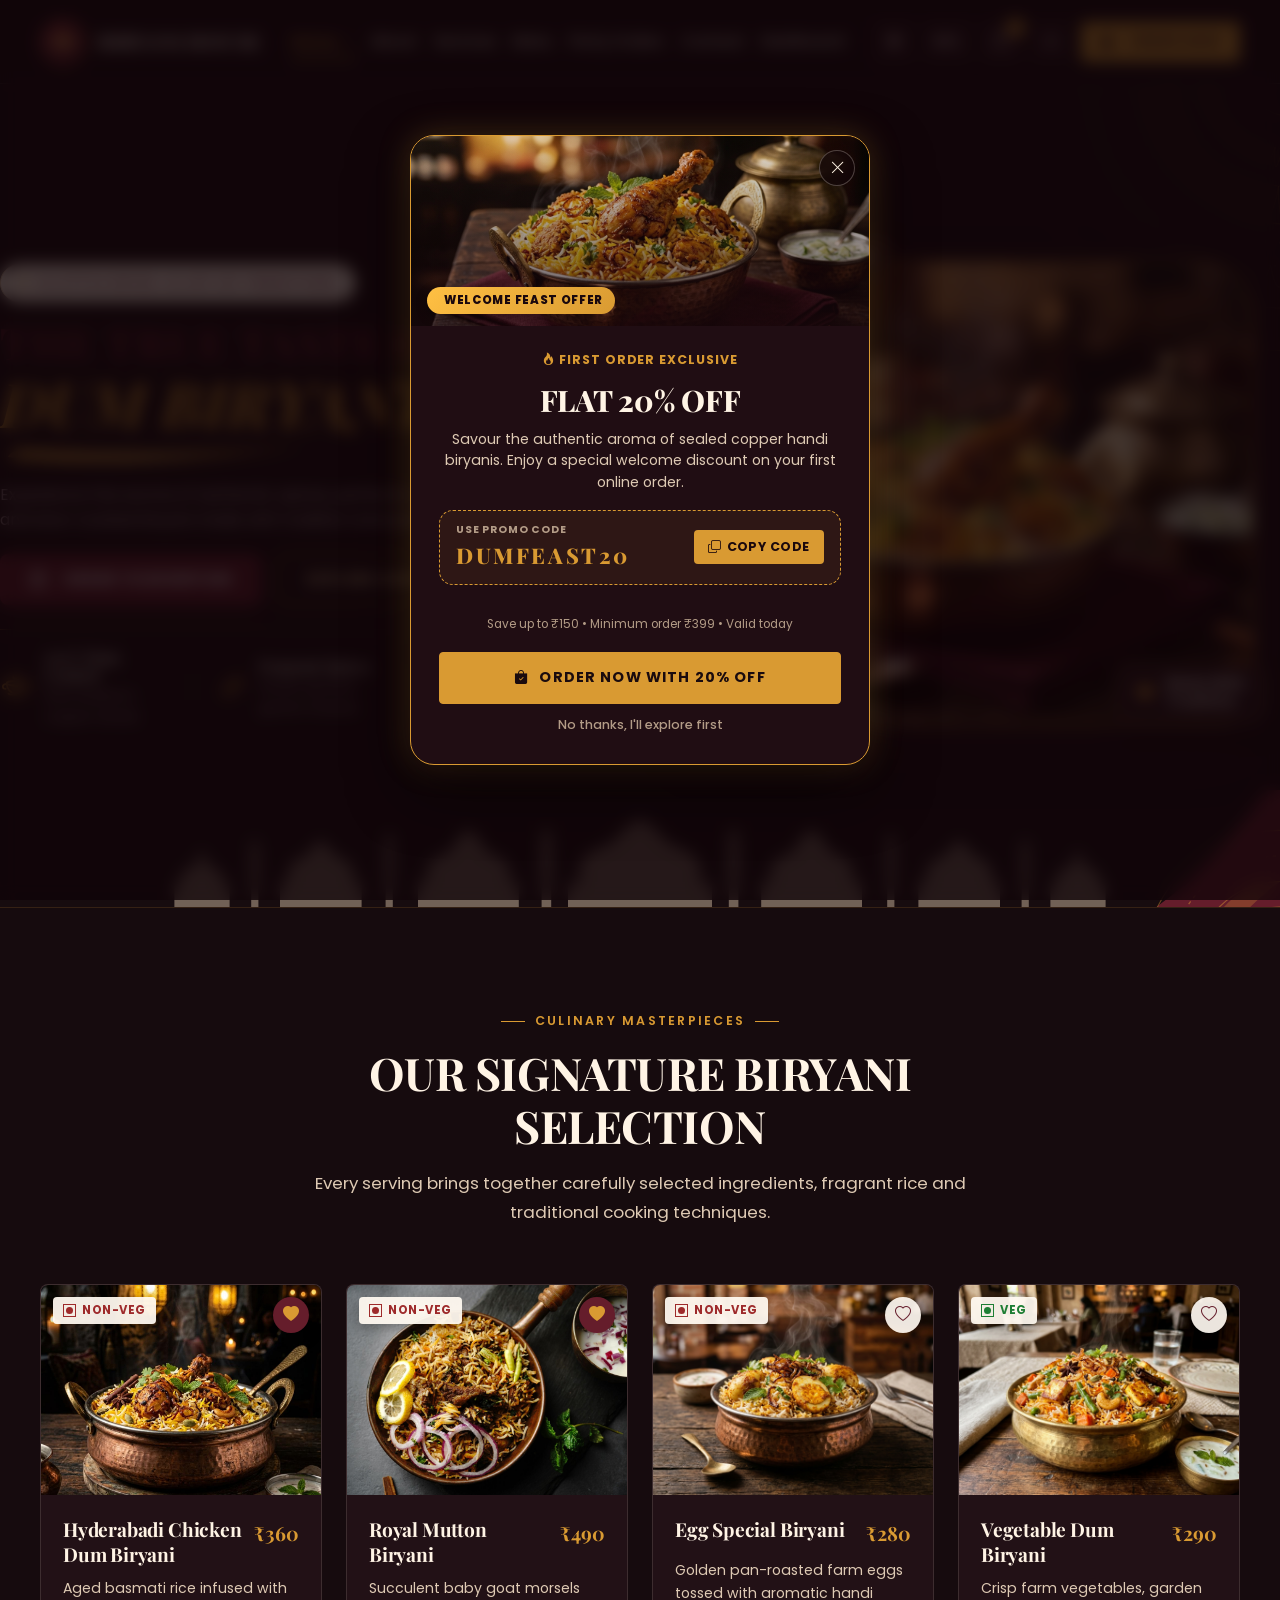
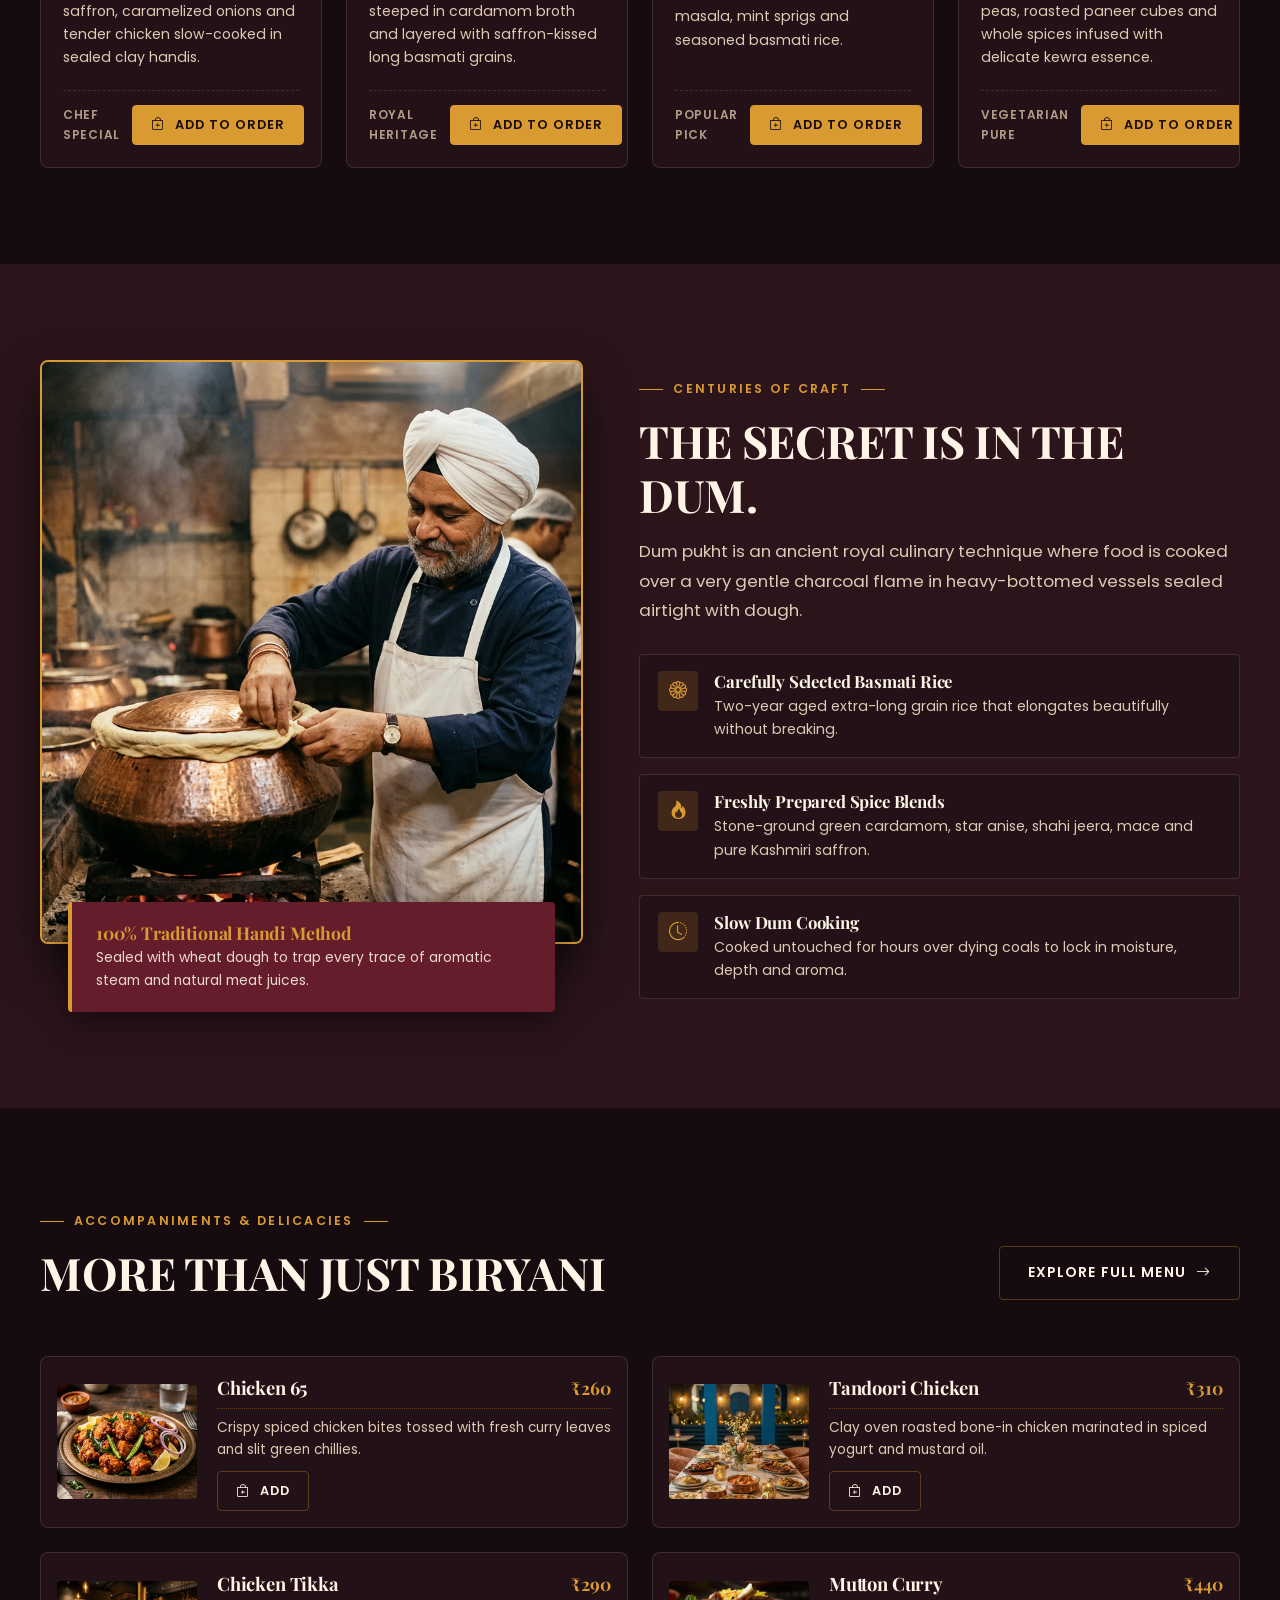
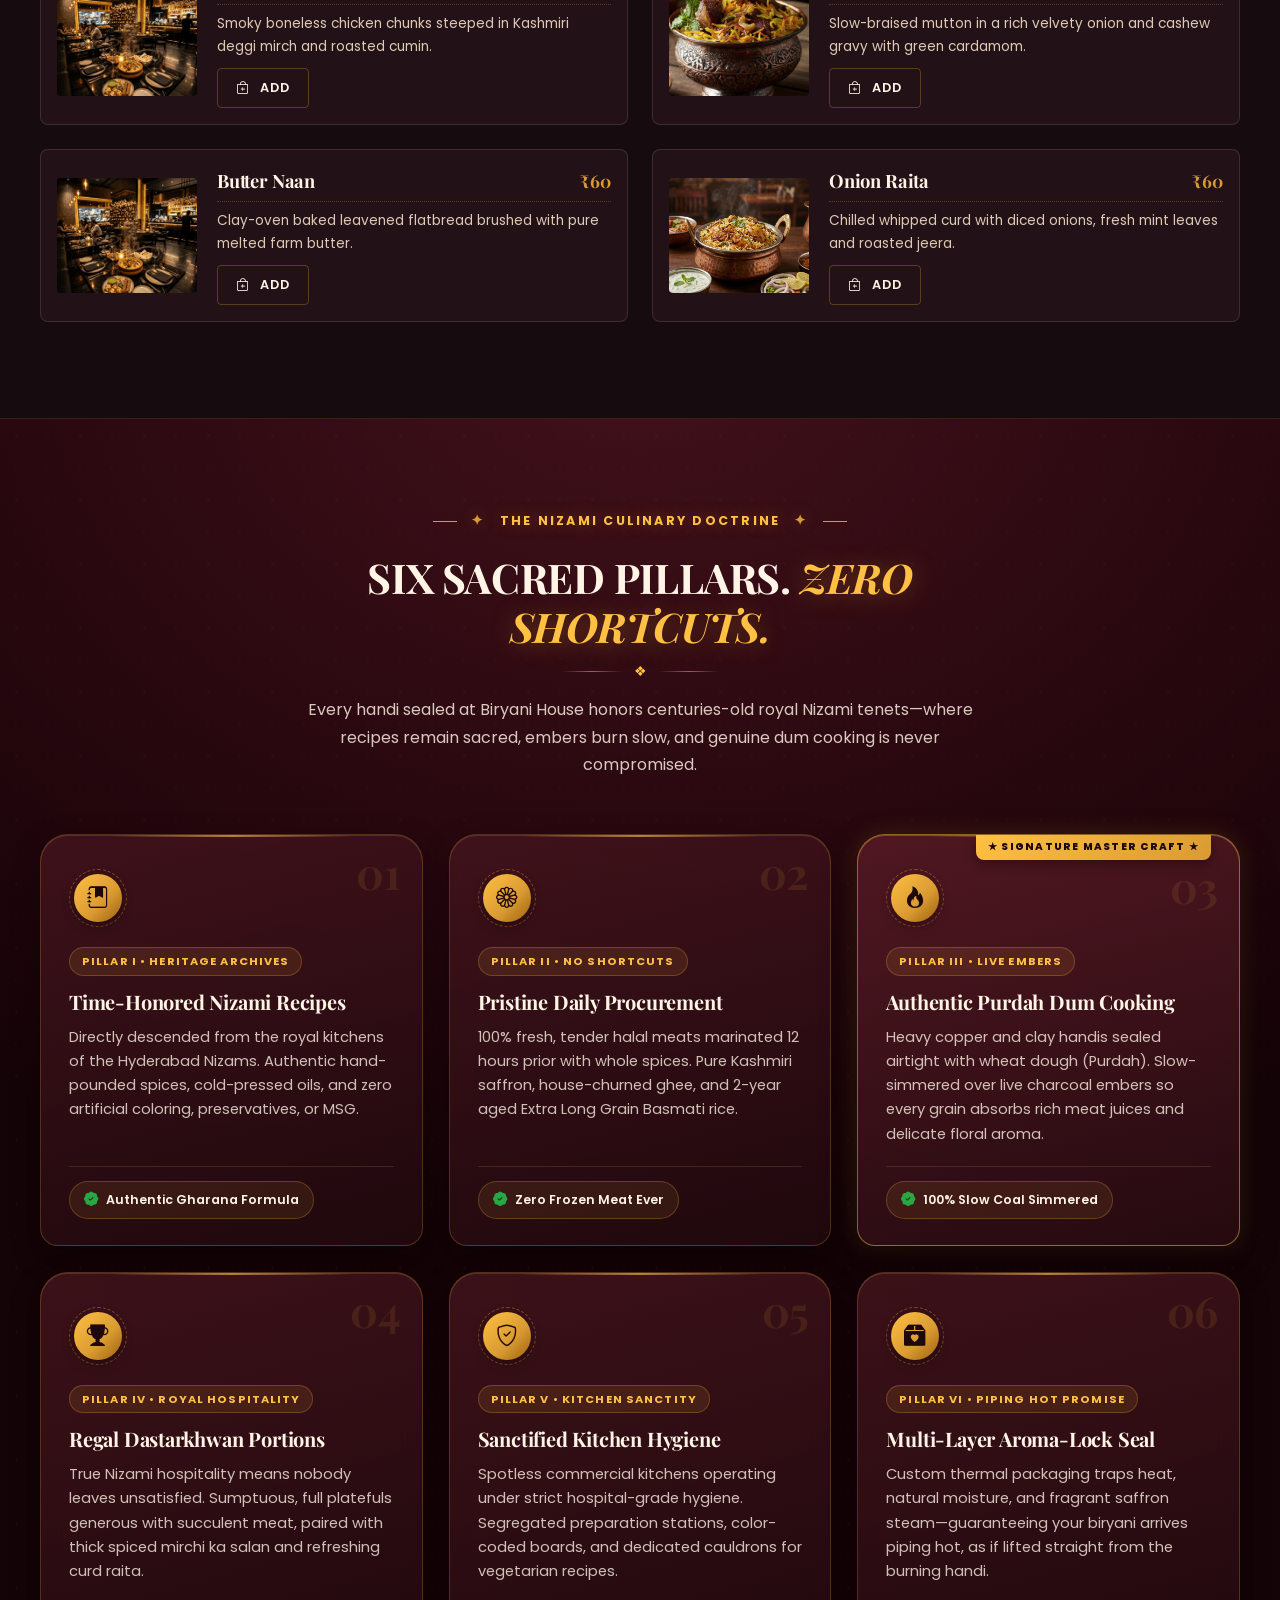
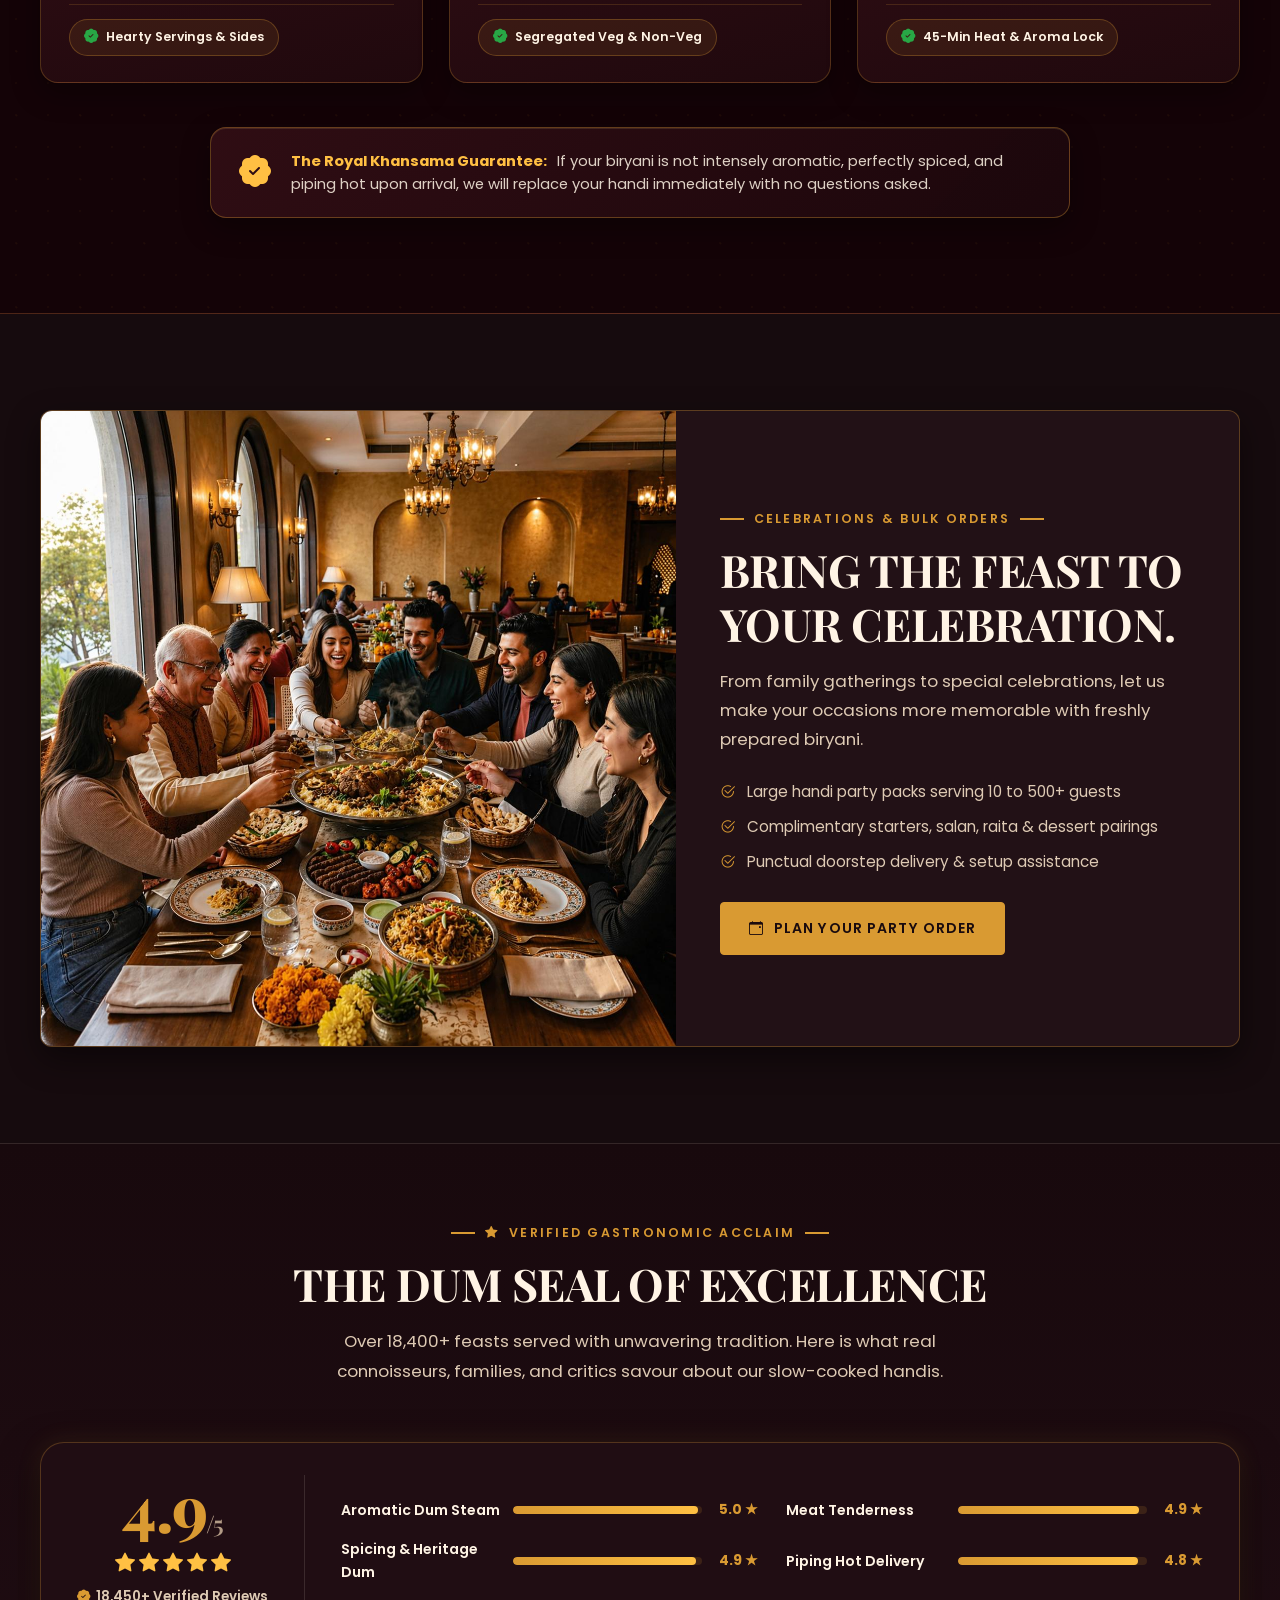
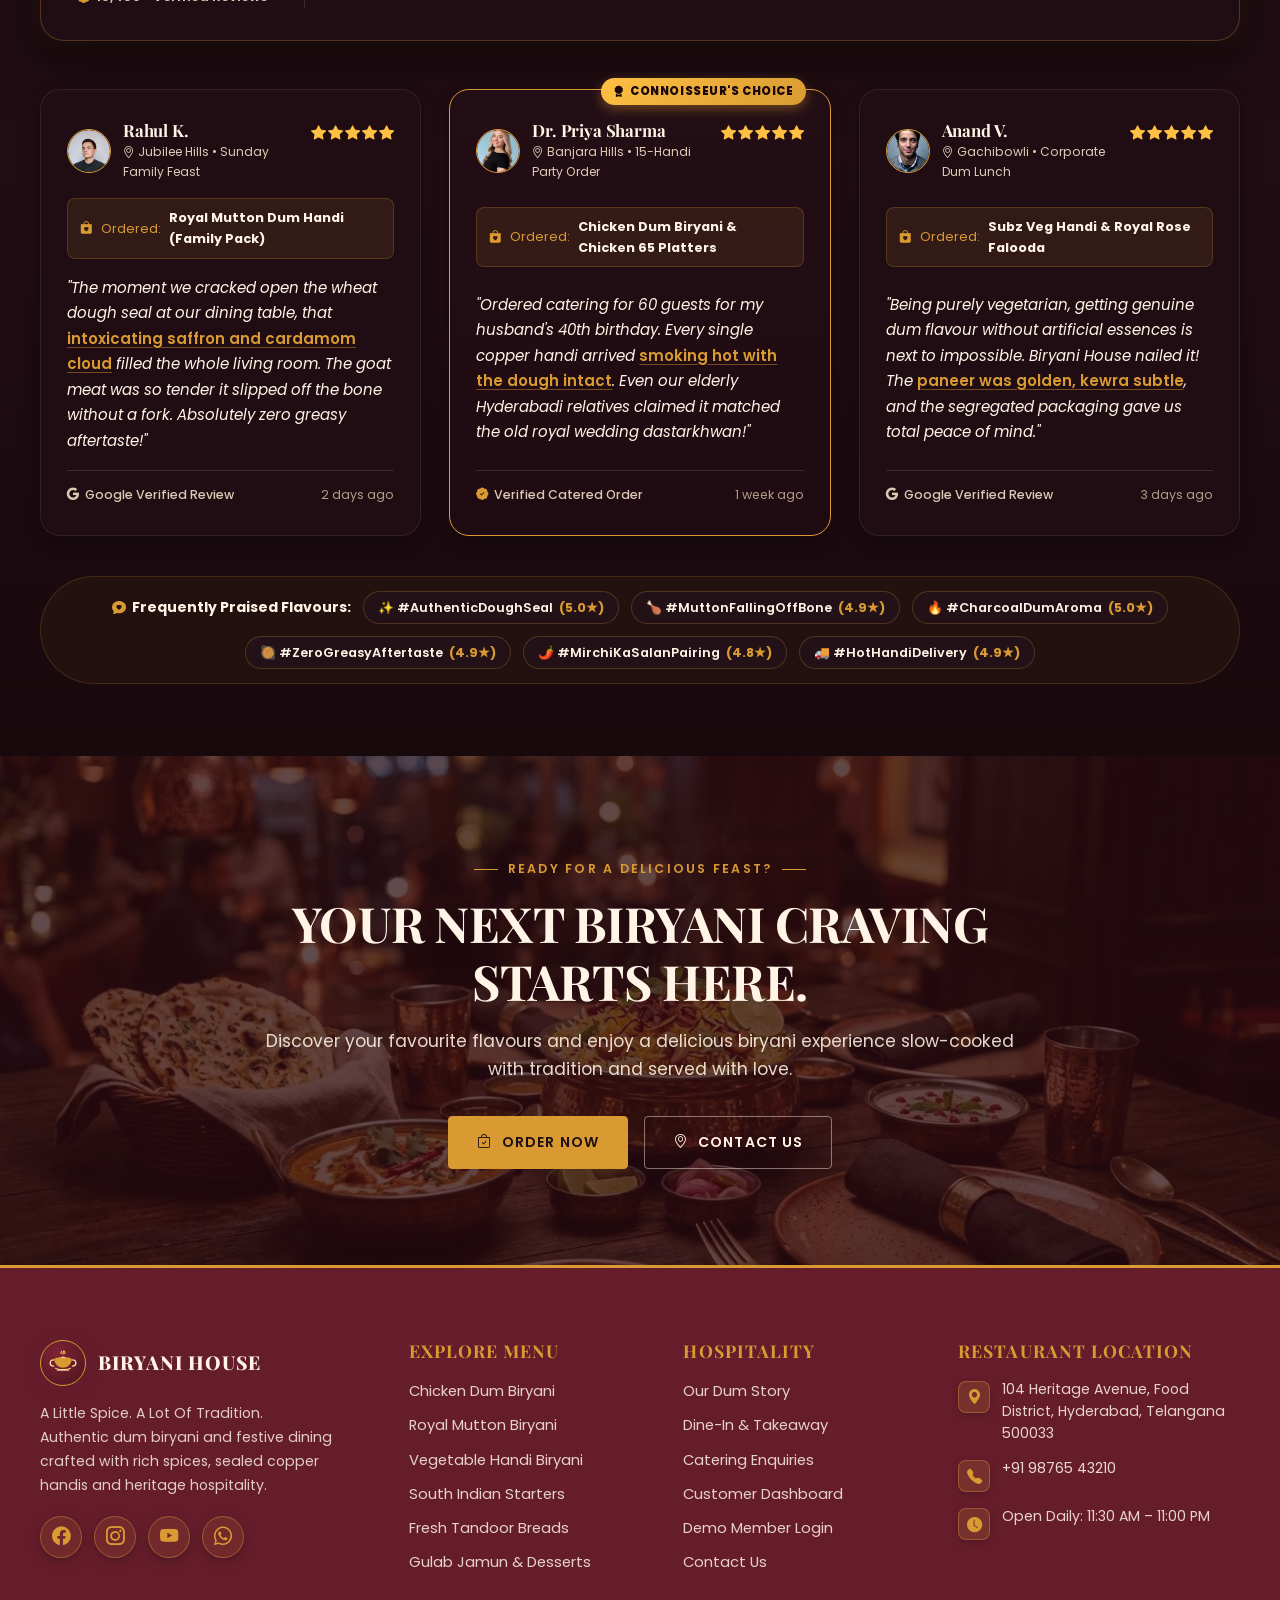
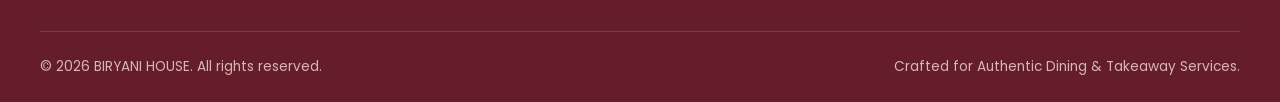
==== commit c338f47f: "3rd comit" ====
--- a/index.html
+++ b/index.html
@@ -76,13 +76,13 @@
 
       <!-- Right: Action Controls -->
       <div class="nav-actions">
-        <!-- Theme Toggle (Rule 22) -->
-        <button class="icon-btn theme-toggle-btn" title="Toggle Theme" aria-label="Toggle Theme">
+        <!-- Theme Toggle (Rule 22 - Desktop Only, In Drawer on Mobile/Tablet) -->
+        <button class="icon-btn theme-toggle-btn desktop-only-control" title="Toggle Theme" aria-label="Toggle Theme">
           <i class="bi bi-moon-stars-fill"></i>
         </button>
 
-        <!-- RTL Toggle (Rule 22) -->
-        <button class="icon-btn rtl-toggle-btn" title="Toggle RTL Layout" aria-label="Toggle RTL">
+        <!-- RTL Toggle (Rule 22 - Desktop Only, In Drawer on Mobile/Tablet) -->
+        <button class="icon-btn rtl-toggle-btn desktop-only-control" title="Toggle RTL Layout" aria-label="Toggle RTL">
           RTL
         </button>
 
@@ -211,83 +211,7 @@
          SECTION 1 — HERO (Exact Match to Reference Screenshot)
          ===================================================================== -->
     <section class="hero-home exact-hero-section">
-      <!-- Decorative Indian Rangoli / Mandala Corner Accents -->
-      <div class="hero-corner-decor corner-top-left" aria-hidden="true">
-<svg viewBox="0 0 300 300" fill="none" xmlns="http://www.w3.org/2000/svg">
-<circle cx="0" cy="0" r="45" stroke="#C88E28" stroke-width="0.8" fill="none" opacity="0.22"/>
-<circle cx="0" cy="0" r="80" stroke="#C88E28" stroke-width="0.8" fill="none" opacity="0.22" stroke-dasharray="3,4"/>
-<circle cx="0" cy="0" r="120" stroke="#C88E28" stroke-width="0.8" fill="none" opacity="0.22"/>
-<circle cx="0" cy="0" r="160" stroke="#C88E28" stroke-width="1.2" fill="none" opacity="0.22"/>
-<circle cx="0" cy="0" r="205" stroke="#C88E28" stroke-width="0.8" fill="none" opacity="0.22" stroke-dasharray="3,4"/>
-<circle cx="0" cy="0" r="250" stroke="#C88E28" stroke-width="0.8" fill="none" opacity="0.22"/>
-<circle cx="0" cy="0" r="295" stroke="#C88E28" stroke-width="0.8" fill="none" opacity="0.22"/>
-<path d="M80.0,0.0 Q119.9,5.9 79.6,7.8" stroke="#C88E28" stroke-width="0.9" fill="rgba(200,142,40,0.03)" opacity="0.25"/>
-<path d="M120.0,0.0 C135.0,0.0 159.8,7.9 159.8,7.9 C159.8,7.9 134.3,13.2 119.4,11.8" stroke="#C88E28" stroke-width="0.9" fill="none" opacity="0.2"/>
-<circle cx="179.8" cy="8.8" r="1.5" fill="#C88E28" opacity="0.25"/>
-<path d="M205.0,0.0 Q249.7,12.3 204.0,20.1" stroke="#C88E28" stroke-width="0.9" fill="none" opacity="0.18"/>
-<path d="M79.6,7.8 Q118.7,17.6 78.5,15.6" stroke="#C88E28" stroke-width="0.9" fill="rgba(200,142,40,0.03)" opacity="0.25"/>
-<path d="M119.4,11.8 C134.3,13.2 158.3,23.5 158.3,23.5 C158.3,23.5 132.4,26.3 117.7,23.4" stroke="#C88E28" stroke-width="0.9" fill="none" opacity="0.2"/>
-<circle cx="178.1" cy="26.4" r="1.5" fill="#C88E28" opacity="0.25"/>
-<path d="M204.0,20.1 Q247.3,36.7 201.1,40.0" stroke="#C88E28" stroke-width="0.9" fill="none" opacity="0.18"/>
-<path d="M78.5,15.6 Q116.4,29.2 76.6,23.2" stroke="#C88E28" stroke-width="0.9" fill="rgba(200,142,40,0.03)" opacity="0.25"/>
-<path d="M117.7,23.4 C132.4,26.3 155.2,38.9 155.2,38.9 C155.2,38.9 129.2,39.2 114.8,34.8" stroke="#C88E28" stroke-width="0.9" fill="none" opacity="0.2"/>
-<circle cx="174.6" cy="43.7" r="1.5" fill="#C88E28" opacity="0.25"/>
-<path d="M201.1,40.0 Q242.5,60.7 196.2,59.5" stroke="#C88E28" stroke-width="0.9" fill="none" opacity="0.18"/>
-<path d="M76.6,23.2 Q113.0,40.4 73.9,30.6" stroke="#C88E28" stroke-width="0.9" fill="rgba(200,142,40,0.03)" opacity="0.25"/>
-<path d="M114.8,34.8 C129.2,39.2 150.6,53.9 150.6,53.9 C150.6,53.9 124.7,51.7 110.9,45.9" stroke="#C88E28" stroke-width="0.9" fill="none" opacity="0.2"/>
-<circle cx="169.5" cy="60.6" r="1.5" fill="#C88E28" opacity="0.25"/>
-<path d="M196.2,59.5 Q235.4,84.2 189.4,78.5" stroke="#C88E28" stroke-width="0.9" fill="none" opacity="0.18"/>
-<path d="M73.9,30.6 Q108.5,51.3 70.6,37.7" stroke="#C88E28" stroke-width="0.9" fill="rgba(200,142,40,0.03)" opacity="0.25"/>
-<path d="M110.9,45.9 C124.7,51.7 144.6,68.4 144.6,68.4 C144.6,68.4 119.1,63.6 105.8,56.6" stroke="#C88E28" stroke-width="0.9" fill="none" opacity="0.2"/>
-<circle cx="162.7" cy="77.0" r="1.5" fill="#C88E28" opacity="0.25"/>
-<path d="M189.4,78.5 Q226.0,106.9 180.8,96.6" stroke="#C88E28" stroke-width="0.9" fill="none" opacity="0.18"/>
-<path d="M70.6,37.7 Q102.9,61.7 66.5,44.4" stroke="#C88E28" stroke-width="0.9" fill="rgba(200,142,40,0.03)" opacity="0.25"/>
-<path d="M105.8,56.6 C119.1,63.6 137.2,82.3 137.2,82.3 C137.2,82.3 112.2,75.0 99.8,66.7" stroke="#C88E28" stroke-width="0.9" fill="none" opacity="0.2"/>
-<circle cx="154.4" cy="92.5" r="1.5" fill="#C88E28" opacity="0.25"/>
-<path d="M180.8,96.6 Q214.4,128.5 170.5,113.9" stroke="#C88E28" stroke-width="0.9" fill="none" opacity="0.18"/>
-<path d="M66.5,44.4 Q96.4,71.5 61.8,50.8" stroke="#C88E28" stroke-width="0.9" fill="rgba(200,142,40,0.03)" opacity="0.25"/>
-<path d="M99.8,66.7 C112.2,75.0 128.5,95.3 128.5,95.3 C128.5,95.3 104.4,85.6 92.8,76.1" stroke="#C88E28" stroke-width="0.9" fill="none" opacity="0.2"/>
-<circle cx="144.6" cy="107.2" r="1.5" fill="#C88E28" opacity="0.25"/>
-<path d="M170.5,113.9 Q200.8,148.9 158.5,130.1" stroke="#C88E28" stroke-width="0.9" fill="none" opacity="0.18"/>
-<path d="M61.8,50.8 Q88.9,80.6 56.6,56.6" stroke="#C88E28" stroke-width="0.9" fill="rgba(200,142,40,0.03)" opacity="0.25"/>
-<path d="M92.8,76.1 C104.4,85.6 118.6,107.4 118.6,107.4 C118.6,107.4 95.5,95.5 84.9,84.9" stroke="#C88E28" stroke-width="0.9" fill="none" opacity="0.2"/>
-<circle cx="133.4" cy="120.9" r="1.5" fill="#C88E28" opacity="0.25"/>
-<path d="M158.5,130.1 Q185.2,167.9 145.0,145.0" stroke="#C88E28" stroke-width="0.9" fill="none" opacity="0.18"/>
-<path d="M56.6,56.6 Q80.6,88.9 50.8,61.8" stroke="#C88E28" stroke-width="0.9" fill="rgba(200,142,40,0.03)" opacity="0.25"/>
-<path d="M84.9,84.9 C95.5,95.5 107.4,118.6 107.4,118.6 C107.4,118.6 85.6,104.4 76.1,92.8" stroke="#C88E28" stroke-width="0.9" fill="none" opacity="0.2"/>
-<circle cx="120.9" cy="133.4" r="1.5" fill="#C88E28" opacity="0.25"/>
-<path d="M145.0,145.0 Q167.9,185.2 130.1,158.5" stroke="#C88E28" stroke-width="0.9" fill="none" opacity="0.18"/>
-<path d="M50.8,61.8 Q71.5,96.4 44.4,66.5" stroke="#C88E28" stroke-width="0.9" fill="rgba(200,142,40,0.03)" opacity="0.25"/>
-<path d="M76.1,92.8 C85.6,104.4 95.3,128.5 95.3,128.5 C95.3,128.5 75.0,112.2 66.7,99.8" stroke="#C88E28" stroke-width="0.9" fill="none" opacity="0.2"/>
-<circle cx="107.2" cy="144.6" r="1.5" fill="#C88E28" opacity="0.25"/>
-<path d="M130.1,158.5 Q148.9,200.8 113.9,170.5" stroke="#C88E28" stroke-width="0.9" fill="none" opacity="0.18"/>
-<path d="M44.4,66.5 Q61.7,102.9 37.7,70.6" stroke="#C88E28" stroke-width="0.9" fill="rgba(200,142,40,0.03)" opacity="0.25"/>
-<path d="M66.7,99.8 C75.0,112.2 82.3,137.2 82.3,137.2 C82.3,137.2 63.6,119.1 56.6,105.8" stroke="#C88E28" stroke-width="0.9" fill="none" opacity="0.2"/>
-<circle cx="92.5" cy="154.4" r="1.5" fill="#C88E28" opacity="0.25"/>
-<path d="M113.9,170.5 Q128.5,214.4 96.6,180.8" stroke="#C88E28" stroke-width="0.9" fill="none" opacity="0.18"/>
-<path d="M37.7,70.6 Q51.3,108.5 30.6,73.9" stroke="#C88E28" stroke-width="0.9" fill="rgba(200,142,40,0.03)" opacity="0.25"/>
-<path d="M56.6,105.8 C63.6,119.1 68.4,144.6 68.4,144.6 C68.4,144.6 51.7,124.7 45.9,110.9" stroke="#C88E28" stroke-width="0.9" fill="none" opacity="0.2"/>
-<circle cx="77.0" cy="162.7" r="1.5" fill="#C88E28" opacity="0.25"/>
-<path d="M96.6,180.8 Q106.9,226.0 78.5,189.4" stroke="#C88E28" stroke-width="0.9" fill="none" opacity="0.18"/>
-<path d="M30.6,73.9 Q40.4,113.0 23.2,76.6" stroke="#C88E28" stroke-width="0.9" fill="rgba(200,142,40,0.03)" opacity="0.25"/>
-<path d="M45.9,110.9 C51.7,124.7 53.9,150.6 53.9,150.6 C53.9,150.6 39.2,129.2 34.8,114.8" stroke="#C88E28" stroke-width="0.9" fill="none" opacity="0.2"/>
-<circle cx="60.6" cy="169.5" r="1.5" fill="#C88E28" opacity="0.25"/>
-<path d="M78.5,189.4 Q84.2,235.4 59.5,196.2" stroke="#C88E28" stroke-width="0.9" fill="none" opacity="0.18"/>
-<path d="M23.2,76.6 Q29.2,116.4 15.6,78.5" stroke="#C88E28" stroke-width="0.9" fill="rgba(200,142,40,0.03)" opacity="0.25"/>
-<path d="M34.8,114.8 C39.2,129.2 38.9,155.2 38.9,155.2 C38.9,155.2 26.3,132.4 23.4,117.7" stroke="#C88E28" stroke-width="0.9" fill="none" opacity="0.2"/>
-<circle cx="43.7" cy="174.6" r="1.5" fill="#C88E28" opacity="0.25"/>
-<path d="M59.5,196.2 Q60.7,242.5 40.0,201.1" stroke="#C88E28" stroke-width="0.9" fill="none" opacity="0.18"/>
-<path d="M15.6,78.5 Q17.6,118.7 7.8,79.6" stroke="#C88E28" stroke-width="0.9" fill="rgba(200,142,40,0.03)" opacity="0.25"/>
-<path d="M23.4,117.7 C26.3,132.4 23.5,158.3 23.5,158.3 C23.5,158.3 13.2,134.3 11.8,119.4" stroke="#C88E28" stroke-width="0.9" fill="none" opacity="0.2"/>
-<circle cx="26.4" cy="178.1" r="1.5" fill="#C88E28" opacity="0.25"/>
-<path d="M40.0,201.1 Q36.7,247.3 20.1,204.0" stroke="#C88E28" stroke-width="0.9" fill="none" opacity="0.18"/>
-<path d="M7.8,79.6 Q5.9,119.9 0.0,80.0" stroke="#C88E28" stroke-width="0.9" fill="rgba(200,142,40,0.03)" opacity="0.25"/>
-<path d="M11.8,119.4 C13.2,134.3 7.9,159.8 7.9,159.8 C7.9,159.8 0.0,135.0 0.0,120.0" stroke="#C88E28" stroke-width="0.9" fill="none" opacity="0.2"/>
-<circle cx="8.8" cy="179.8" r="1.5" fill="#C88E28" opacity="0.25"/>
-<path d="M20.1,204.0 Q12.3,249.7 0.0,205.0" stroke="#C88E28" stroke-width="0.9" fill="none" opacity="0.18"/>
-</svg>
-</div>
-
+      <!-- Decorative Indian Rangoli / Mandala Corner Accents (Top Right Only) -->
       <div class="hero-corner-decor corner-top-right" aria-hidden="true">
 <svg viewBox="0 0 300 300" fill="none" xmlns="http://www.w3.org/2000/svg">
 <circle cx="300" cy="0" r="45" stroke="#C88E28" stroke-width="0.8" fill="none" opacity="0.22"/>
@@ -369,24 +293,32 @@
         <svg class="monument-skyline" viewBox="0 0 800 130" preserveAspectRatio="none" fill="none" xmlns="http://www.w3.org/2000/svg">
   <!-- Soft Architectural Watermark -->
   <g fill="#DEC8AC" opacity="0.45">
-    <!-- Left Pavilion Arches -->
-    <path d="M0,130 L15,130 L15,95 L22,95 L22,82 C22,78 28,74 35,70 C37,60 37,50 40,46 C43,50 43,60 45,70 C52,74 58,78 58,82 L58,95 L65,95 L65,130 Z"/>
-    <!-- Minaret 1 -->
-    <path d="M90,130 L98,130 L98,70 L95,70 L95,66 L98,66 L98,35 C98,32 101,28 103,24 C105,28 108,32 108,35 L108,66 L111,66 L111,70 L108,70 L108,130 Z"/>
-    <!-- Dome 1 (Charminar / Nizami) -->
-    <path d="M125,130 L125,92 L132,92 L132,78 C132,70 140,62 152,55 C158,40 162,28 168,22 C174,28 178,40 184,55 C196,62 204,70 204,78 L204,92 L211,92 L211,130 Z"/>
-    <!-- Minaret 2 -->
-    <path d="M225,130 L233,130 L233,65 L230,65 L230,61 L233,61 L233,30 C233,27 236,23 238,19 C240,23 243,27 243,30 L243,61 L246,61 L246,65 L243,65 L243,130 Z"/>
-    <!-- Grand Central Nizami Dome -->
-    <path d="M265,130 L265,96 L274,96 L274,72 C274,64 284,52 298,44 C308,26 314,14 322,8 C330,14 336,26 346,44 C360,52 370,64 370,72 L370,96 L379,96 L379,130 Z"/>
-    <!-- Minaret 3 -->
-    <path d="M400,130 L408,130 L408,68 L405,68 L405,64 L408,64 L408,33 C408,30 411,26 413,22 C415,26 418,30 418,33 L418,64 L421,64 L421,68 L418,68 L418,130 Z"/>
-    <!-- Right Symmetrical Dome -->
-    <path d="M440,130 L440,94 L448,94 L448,76 C448,68 458,60 470,54 C476,38 480,26 486,20 C492,26 496,38 502,54 C514,60 524,68 524,76 L524,94 L532,94 L532,130 Z"/>
-    <!-- Grand Charminar Arch Structure -->
-    <path d="M550,130 L558,130 L558,60 L568,60 L568,40 C568,36 572,30 578,25 C582,30 588,36 588,40 L588,60 L598,60 L598,130 Z"/>
-    <path d="M620,130 L620,90 C620,80 630,70 644,62 C652,44 658,30 664,24 C670,30 676,44 684,62 C698,70 708,80 708,90 L708,130 Z"/>
-    <path d="M730,130 L730,96 L738,96 L738,75 C738,68 746,60 758,52 C764,38 768,26 774,20 C780,26 784,38 790,52 C800,60 800,68 800,75 L800,130 Z"/>
+    <!-- 1. Left Outer Pavilion (Small) -->
+    <path d="M0,130 L12,130 L12,96 L18,96 L18,84 C18,80 24,76 30,72 C32,62 33,56 35,50 C37,56 38,62 40,72 C46,76 52,80 52,84 L52,96 L58,96 L58,130 Z"/>
+    <!-- 2. Left Outer Minaret -->
+    <path d="M73,130 L76,130 L76,74 L74,74 L74,70 L76,70 L76,44 C76,41 78,38 79,34 C80,38 82,41 82,44 L82,70 L84,70 L84,74 L82,74 L82,130 L85,130 Z"/>
+    <!-- 3. Left Small Dome -->
+    <path d="M100,130 L100,94 L107,94 L107,78 C107,71 114,64 122,58 C127,48 130,42 134,36 C138,42 141,48 146,58 C154,64 161,71 161,78 L161,94 L168,94 L168,130 Z"/>
+    <!-- 4. Left Middle Minaret -->
+    <path d="M184,130 L188,130 L188,70 L186,70 L186,66 L188,66 L188,36 C188,33 190,29 191,25 C192,29 194,33 194,36 L194,66 L196,66 L196,70 L194,70 L194,130 L198,130 Z"/>
+    <!-- 5. Left Medium Dome -->
+    <path d="M215,130 L215,94 L223,94 L223,76 C223,68 231,60 241,54 C247,38 251,28 257,22 C263,28 267,38 273,54 C283,60 291,68 291,76 L291,94 L299,94 L299,130 Z"/>
+    <!-- 6. Left Inner Minaret -->
+    <path d="M314,130 L318,130 L318,68 L315,68 L315,64 L318,64 L318,32 C318,29 320,24 322,19 C324,24 326,29 326,32 L326,64 L329,64 L329,68 L326,68 L326,130 L330,130 Z"/>
+    <!-- 7. GRAND CENTRAL DOME (Symmetrical Centerpiece) -->
+    <path d="M340,130 L340,96 L350,96 L350,72 C350,62 362,50 376,42 C386,24 393,12 400,8 C407,12 414,24 424,42 C438,50 450,62 450,72 L450,96 L460,96 L460,130 Z"/>
+    <!-- 8. Right Inner Minaret (Mirrored) -->
+    <path d="M486,130 L482,130 L482,68 L485,68 L485,64 L482,64 L482,32 C482,29 480,24 478,19 C476,24 474,29 474,32 L474,64 L471,64 L471,68 L474,68 L474,130 L470,130 Z"/>
+    <!-- 9. Right Medium Dome (Mirrored) -->
+    <path d="M585,130 L585,94 L577,94 L577,76 C577,68 569,60 559,54 C553,38 549,28 543,22 C537,28 533,38 527,54 C517,60 509,68 509,76 L509,94 L501,94 L501,130 Z"/>
+    <!-- 10. Right Middle Minaret (Mirrored) -->
+    <path d="M616,130 L612,130 L612,70 L614,70 L614,66 L612,66 L612,36 C612,33 610,29 609,25 C608,29 606,33 606,36 L606,66 L604,66 L604,70 L606,70 L606,130 L602,130 Z"/>
+    <!-- 11. Right Small Dome (Mirrored) -->
+    <path d="M700,130 L700,94 L693,94 L693,78 C693,71 686,64 678,58 C673,48 670,42 666,36 C662,42 659,48 654,58 C646,64 639,71 639,78 L639,94 L632,94 L632,130 Z"/>
+    <!-- 12. Right Outer Minaret (Mirrored) -->
+    <path d="M727,130 L724,130 L724,74 L726,74 L726,70 L724,70 L724,44 C724,41 722,38 721,34 C720,38 718,41 718,44 L718,70 L716,70 L716,74 L718,74 L718,130 L715,130 Z"/>
+    <!-- 13. Right Outer Pavilion (Mirrored) -->
+    <path d="M800,130 L788,130 L788,96 L782,96 L782,84 C782,80 776,76 770,72 C768,62 767,56 765,50 C763,56 762,62 760,72 C754,76 748,80 748,84 L748,96 L742,96 L742,130 Z"/>
   </g>
 </svg>
 
@@ -1217,7 +1149,7 @@
   <footer class="site-footer">
     <div class="container footer-grid">
       <div class="footer-col">
-        <div class="brand-logo" style="margin-bottom: 16px;">
+        <a href="index.html" class="brand-logo" style="margin-bottom: 16px; text-decoration: none;" aria-label="Biryani House Home">
           <div class="brand-logo-mark">
             <svg viewBox="0 0 48 48" fill="none" xmlns="http://www.w3.org/2000/svg">
               <path d="M21 9c-.5-1.5 0-3 1-4M24 9.5c0-2 1-3.5 1-4.8M27 9c.5-1.5 0-3-1-4" stroke="#FFC043" stroke-width="1.8" stroke-linecap="round"/>
@@ -1230,7 +1162,7 @@
             </svg>
           </div>
           <span class="brand-name" style="color: var(--cream);">BIRYANI HOUSE</span>
-        </div>
+        </a>
         <p style="font-size: 0.88rem; color: rgba(255, 244, 229, 0.82); line-height: 1.7; margin-bottom: 18px;">
           A Little Spice. A Lot Of Tradition.<br>
           Authentic dum biryani and festive dining crafted with rich spices, sealed copper handis and heritage hospitality.
@@ -1307,7 +1239,7 @@
     </div>
 
     <div class="container footer-bottom">
-      <div>&copy; 2026 BIRYANI HOUSE. All rights reserved.</div>
+      <div>&copy; 2026 <a href="index.html" style="color: inherit; text-decoration: none;">BIRYANI HOUSE</a>. All rights reserved.</div>
       <div>Crafted for Authentic Dining &amp; Takeaway Services.</div>
     </div>
   </footer>
--- a/assets/css/style.css
+++ b/assets/css/style.css
@@ -1005,12 +1005,34 @@
 
 
 
+.nav-actions > .icon-btn,
+.nav-actions > .rtl-toggle-btn,
+.nav-actions > .theme-toggle-btn,
+.nav-actions > .cart-toggle-btn,
+.nav-actions > .nav-order-btn {
+
+  height: 40px !important;
+
+  min-height: 40px !important;
+
+  max-height: 40px !important;
+
+  box-sizing: border-box !important;
+
+}
+
+
+
 .icon-btn {
 
   width: 40px;
 
   height: 40px;
 
+  min-height: 40px;
+
+  max-height: 40px;
+
   border-radius: var(--radius-sm);
 
   border: 1px solid var(--border-color);
@@ -1031,6 +1053,8 @@
 
   transition: all var(--transition);
 
+  box-sizing: border-box;
+
 }
 
 
@@ -1049,6 +1073,12 @@
 
 .rtl-toggle-btn {
 
+  height: 40px;
+
+  min-height: 40px;
+
+  max-height: 40px;
+
   font-size: 0.75rem;
 
   font-weight: 700;
@@ -1059,6 +1089,14 @@
 
   padding-inline: 10px;
 
+  box-sizing: border-box;
+
+  display: inline-flex;
+
+  align-items: center;
+
+  justify-content: center;
+
 }
 
 
@@ -1099,9 +1137,31 @@
 
 .nav-order-btn {
 
-  padding: 10px 20px;
-
-  font-size: 0.82rem;
+  height: 40px;
+
+  min-height: 40px;
+
+  max-height: 40px;
+
+  padding: 0 18px !important;
+
+  font-size: 0.82rem !important;
+
+  font-weight: 700;
+
+  letter-spacing: 0.06em;
+
+  display: inline-flex;
+
+  align-items: center;
+
+  justify-content: center;
+
+  line-height: 1;
+
+  box-sizing: border-box;
+
+  border-radius: var(--radius-sm);
 
 }
 
@@ -1317,12 +1377,12 @@
   .desktop-only-control {
     display: none !important;
   }
-  .nav-actions > *:not(.mobile-menu-toggle):not(.theme-toggle-btn):not(.rtl-toggle-btn) {
+  .site-header .nav-actions > *:not(.mobile-menu-toggle) {
     display: none !important;
   }
-  .nav-actions > .theme-toggle-btn,
-  .nav-actions > .rtl-toggle-btn {
-    display: inline-flex !important;
+  .site-header .nav-actions > .theme-toggle-btn,
+  .site-header .nav-actions > .rtl-toggle-btn {
+    display: none !important;
   }
   .mobile-menu-toggle {
     display: inline-flex !important;
@@ -1712,11 +1772,13 @@
 
   bottom: 0;
 
-  right: 120px;
-
-  width: 780px;
-
-  max-width: 65%;
+  left: 50%;
+
+  transform: translateX(-50%);
+
+  right: auto;
+
+  width: min(960px, 92vw);
 
   height: clamp(75px, 10.5vh, 100px);
 
@@ -2342,72 +2404,74 @@
 
   bottom: 22px;
 
+  right: 16px;
+
+  left: auto;
+
+  padding: 11px 18px;
+
+  border-radius: 16px;
+
+  gap: 11px;
+
+}
+
+
+
+.badge-text-stack {
+
+  display: flex;
+
+  flex-direction: column;
+
+  text-align: left;
+
+  line-height: 1.25;
+
+  font-weight: 700;
+
+  font-size: 0.86rem;
+
+  color: #2B151A;
+
+}
+
+
+
+[data-theme="dark"] .badge-text-stack {
+
+  color: #FFF4E5;
+
+}
+
+
+
+[dir="rtl"] .badge-freshly-prepared {
+
+  left: auto;
+
+  right: 20px;
+
+}
+
+
+
+[dir="rtl"] .badge-dum-cooking {
+
+  right: auto;
+
+  left: -22px;
+
+}
+
+
+
+[dir="rtl"] .badge-tradition {
+
+  right: auto;
+
   left: 16px;
 
-  padding: 11px 18px;
-
-  border-radius: 16px;
-
-  gap: 11px;
-
-}
-
-
-
-.badge-text-stack {
-
-  display: flex;
-
-  flex-direction: column;
-
-  text-align: left;
-
-  line-height: 1.25;
-
-  font-weight: 700;
-
-  font-size: 0.86rem;
-
-  color: #2B151A;
-
-}
-
-
-
-[data-theme="dark"] .badge-text-stack {
-
-  color: #FFF4E5;
-
-}
-
-
-
-[dir="rtl"] .badge-freshly-prepared {
-
-  left: auto;
-
-  right: 20px;
-
-}
-
-
-
-[dir="rtl"] .badge-dum-cooking {
-
-  right: auto;
-
-  left: -22px;
-
-}
-
-
-
-[dir="rtl"] .badge-tradition {
-
-  left: auto;
-
-  right: 16px;
-
 }
 
 
@@ -2480,21 +2544,144 @@
 
   .hero-home {
 
-    padding-block: 40px 60px;
-
-  }
-
+    padding-block: 36px 50px;
+
+  }
+
+  .hero-content {
+
+    padding-inline: 8px;
+
+  }
+
+  /* Prevent H1 from touching or crowding mobile layout */
+  .hero-title-top {
+
+    font-size: clamp(1.42rem, 6.4vw, 1.95rem) !important;
+
+    line-height: 1.18;
+
+    letter-spacing: 0.01em;
+
+  }
+
+  .hero-title-accent {
+
+    font-size: clamp(1.95rem, 9.2vw, 2.7rem) !important;
+
+    line-height: 1.1;
+
+    margin-top: 4px;
+
+  }
+
+  .hero-title-flourish {
+
+    width: clamp(200px, 58vw, 260px);
+
+    margin-inline: auto;
+
+  }
+
+  /* Hero CTA Buttons: Same Width & Centered on Mobile */
+  .hero-cta-group {
+
+    flex-direction: column;
+
+    align-items: center;
+
+    gap: 12px;
+
+    width: 100%;
+
+    margin-inline: auto;
+
+  }
+
+  .hero-cta-group .btn-hero-primary,
+  .hero-cta-group .btn-hero-outline {
+
+    width: 100% !important;
+
+    max-width: 280px;
+
+    justify-content: center !important;
+
+    text-align: center;
+
+    box-sizing: border-box;
+
+  }
+
+  /* Trust Points: Aligned straight in a column, centered horizontally on screen */
   .hero-trust-strip {
 
     flex-direction: column;
 
-    align-items: flex-start;
+    align-items: center;
 
     gap: 16px;
 
     margin-inline: auto;
 
-    max-width: 340px;
+    width: 100%;
+
+    max-width: 320px;
+
+    padding-top: 18px;
+
+    border-top: 1px solid rgba(217, 154, 50, 0.35);
+
+  }
+
+  .hero-trust-item {
+
+    display: flex;
+
+    align-items: center;
+
+    gap: 14px;
+
+    width: 100%;
+
+    max-width: 250px;
+
+    margin-inline: auto;
+
+    text-align: left;
+
+  }
+
+  .trust-icon-wrap {
+
+    flex-shrink: 0;
+
+    width: 32px;
+
+    height: 32px;
+
+    display: flex;
+
+    align-items: center;
+
+    justify-content: center;
+
+  }
+
+  .trust-text-wrap {
+
+    flex: 1;
+
+    text-align: left;
+
+  }
+
+  .trust-text-wrap strong,
+  .trust-text-wrap span {
+
+    text-align: left;
+
+    display: block;
 
   }
 
@@ -2532,7 +2719,9 @@
 
     bottom: 12px;
 
-    left: 8px;
+    right: 8px;
+
+    left: auto;
 
   }
 
@@ -5437,6 +5626,8 @@
 
   border-color: rgba(217, 154, 50, 0.35);
 
+  color: #FFF4E5;
+
 }
 
 
@@ -5501,9 +5692,19 @@
 
 
 
+[data-theme="dark"] .dum-step-btn .step-btn-title {
+
+  color: rgba(255, 244, 229, 0.9);
+
+}
+
+
+
 .dum-step-btn:hover {
 
-  background: rgba(217, 154, 50, 0.12);
+  background: #FFF5E6;
+
+  border-color: var(--saffron);
 
   color: var(--maroon);
 
@@ -5511,6 +5712,58 @@
 
 
 
+.dum-step-btn:hover .step-btn-title {
+
+  color: var(--maroon);
+
+}
+
+
+
+.dum-step-btn:hover .step-btn-num {
+
+  border-color: var(--saffron);
+
+  color: var(--maroon);
+
+}
+
+
+
+/* Dark Mode Tab Hover Fix: Solid Opaque Background & High Contrast Visible Text (Blocks Connecting Track Line) */
+
+[data-theme="dark"] .dum-step-btn:hover {
+
+  background: #36151E;
+
+  border-color: var(--saffron);
+
+  color: #FFFFFF;
+
+}
+
+
+
+[data-theme="dark"] .dum-step-btn:hover .step-btn-title {
+
+  color: #FFFFFF !important;
+
+}
+
+
+
+[data-theme="dark"] .dum-step-btn:hover .step-btn-num {
+
+  background: rgba(217, 154, 50, 0.28);
+
+  color: #FFC043;
+
+  border-color: var(--saffron);
+
+}
+
+
+
 .dum-step-btn.active {
 
   background: var(--maroon);
@@ -5525,6 +5778,18 @@
 
 
 
+[data-theme="dark"] .dum-step-btn.active {
+
+  background: #651D2B;
+
+  border-color: var(--saffron);
+
+  color: #FFF4E5 !important;
+
+}
+
+
+
 .dum-step-btn.active .step-btn-num {
 
   background: var(--saffron);
@@ -5544,6 +5809,14 @@
 .dum-step-btn.active .step-btn-title {
 
   color: #FFF4E5;
+
+}
+
+
+
+[data-theme="dark"] .dum-step-btn.active .step-btn-title {
+
+  color: #FFF4E5 !important;
 
 }
 
@@ -6465,7 +6738,15 @@
 
   position: relative;
 
-  padding-block: 72px;
+  min-height: 380px;
+
+  display: flex;
+
+  align-items: center;
+
+  justify-content: center;
+
+  padding-block: clamp(48px, 6vh, 68px);
 
   background-color: var(--maroon);
 
@@ -6475,6 +6756,10 @@
 
   overflow: hidden;
 
+  text-align: center;
+
+  box-sizing: border-box;
+
 }
 
 
@@ -6493,6 +6778,8 @@
 
   opacity: 0.22;
 
+  pointer-events: none;
+
 }
 
 
@@ -6503,7 +6790,31 @@
 
   z-index: 2;
 
-  max-width: 780px;
+  width: 100%;
+
+  max-width: 820px;
+
+  margin-inline: auto;
+
+  display: flex;
+
+  flex-direction: column;
+
+  align-items: center;
+
+  justify-content: center;
+
+  text-align: center;
+
+}
+
+
+
+.page-hero .eyebrow {
+
+  margin-inline: auto;
+
+  margin-bottom: 14px;
 
 }
 
@@ -6513,12 +6824,24 @@
 
   color: var(--cream);
 
-  font-size: clamp(2.1rem, 4vw, 3.4rem);
+  font-family: var(--font-heading);
+
+  font-size: clamp(2rem, 3.4vw, 2.9rem);
+
+  line-height: 1.18;
+
+  letter-spacing: 0.02em;
 
   margin-bottom: 14px;
 
   text-transform: uppercase;
 
+  text-align: center;
+
+  max-width: 800px;
+
+  margin-inline: auto;
+
 }
 
 
@@ -6527,7 +6850,49 @@
 
   color: rgba(255, 244, 229, 0.88);
 
-  font-size: 1.08rem;
+  font-size: clamp(0.98rem, 1.15vw, 1.08rem);
+
+  line-height: 1.6;
+
+  max-width: 680px;
+
+  margin-inline: auto;
+
+  text-align: center;
+
+}
+
+
+
+@media (max-width: 767px) {
+
+  .page-hero {
+
+    min-height: 300px;
+
+    padding-block: 42px;
+
+  }
+
+  .page-hero h1 {
+
+    font-size: clamp(1.5rem, 6.2vw, 2.1rem);
+
+    line-height: 1.2;
+
+    margin-bottom: 12px;
+
+  }
+
+  .page-hero p {
+
+    font-size: 0.95rem;
+
+    line-height: 1.55;
+
+    padding-inline: 8px;
+
+  }
 
 }
 
@@ -7145,6 +7510,80 @@
 
   box-shadow: 0 0 0 3px var(--saffron-soft);
 
+}
+
+/* Custom Dropdown Select Styling with Shifted Leftward Arrow */
+select.form-control {
+  appearance: none;
+  -webkit-appearance: none;
+  -moz-appearance: none;
+  background-image: url("data:image/svg+xml,%3csvg xmlns='http://www.w3.org/2000/svg' viewBox='0 0 16 16'%3e%3cpath fill='none' stroke='%23888888' stroke-linecap='round' stroke-linejoin='round' stroke-width='2' d='m3 6 5 5 5-5'/%3e%3c/svg%3e");
+  background-repeat: no-repeat;
+  background-position: right 18px center;
+  background-size: 13px 9px;
+  padding-right: 44px;
+  cursor: pointer;
+}
+
+[data-theme="dark"] select.form-control {
+  background-image: url("data:image/svg+xml,%3csvg xmlns='http://www.w3.org/2000/svg' viewBox='0 0 16 16'%3e%3cpath fill='none' stroke='%23ffffff' stroke-linecap='round' stroke-linejoin='round' stroke-width='2' d='m3 6 5 5 5-5'/%3e%3c/svg%3e");
+}
+
+[data-theme="dark"] select.form-control:focus {
+  background-image: url("data:image/svg+xml,%3csvg xmlns='http://www.w3.org/2000/svg' viewBox='0 0 16 16'%3e%3cpath fill='none' stroke='%23D99A32' stroke-linecap='round' stroke-linejoin='round' stroke-width='2' d='m3 6 5 5 5-5'/%3e%3c/svg%3e");
+}
+
+[data-theme="dark"] select.form-control option {
+  background-color: #200B10;
+  color: #FFF4E5;
+}
+
+[dir="rtl"] select.form-control {
+  background-position: left 18px center;
+  padding-left: 44px;
+  padding-right: 16px;
+}
+
+/* Date Input & Dark Mode Calendar Picker Indicator Visibility */
+input[type="date"].form-control,
+input[type="date"] {
+  position: relative;
+  cursor: pointer;
+}
+
+input[type="date"]::-webkit-calendar-picker-indicator {
+  cursor: pointer;
+  padding: 2px;
+  margin-inline-end: 6px;
+  border-radius: 4px;
+  opacity: 0.8;
+  transition: opacity var(--transition), filter var(--transition);
+}
+
+input[type="date"]::-webkit-calendar-picker-indicator:hover {
+  opacity: 1;
+}
+
+[data-theme="dark"] input[type="date"].form-control,
+[data-theme="dark"] input[type="date"],
+html[data-theme="dark"] input[type="date"] {
+  color-scheme: dark;
+}
+
+[data-theme="dark"] input[type="date"]::-webkit-calendar-picker-indicator,
+[data-theme="dark"] .form-control[type="date"]::-webkit-calendar-picker-indicator,
+html[data-theme="dark"] #partyEventDate::-webkit-calendar-picker-indicator {
+  filter: brightness(0) invert(1) !important;
+  opacity: 1 !important;
+  cursor: pointer;
+  margin-inline-end: 6px;
+}
+
+[data-theme="dark"] input[type="date"]::-webkit-calendar-picker-indicator:hover,
+[data-theme="dark"] .form-control[type="date"]::-webkit-calendar-picker-indicator:hover,
+html[data-theme="dark"] #partyEventDate::-webkit-calendar-picker-indicator:hover {
+  filter: brightness(0) invert(1) !important;
+  opacity: 1 !important;
 }
 
 
@@ -11423,14 +11862,16 @@
 /* Top Occasion Selector Ribbon */
 .occasion-nav-ribbon {
   display: grid;
-  grid-template-columns: repeat(6, 1fr);
-  gap: 12px;
+  grid-template-columns: repeat(6, minmax(0, 1fr));
+  gap: 8px;
   margin-bottom: 24px;
   background: var(--bg-surface);
   border: 1.5px solid var(--border-color);
-  padding: 8px;
+  padding: 6px;
   border-radius: 20px;
   box-shadow: 0 4px 18px rgba(101, 29, 43, 0.05);
+  max-width: 100%;
+  box-sizing: border-box;
 }
 
 [data-theme="dark"] .occasion-nav-ribbon {
@@ -11442,8 +11883,8 @@
 .occasion-tab {
   display: flex;
   align-items: center;
-  gap: 10px;
-  padding: 12px 14px;
+  gap: 6px;
+  padding: 7px 8px;
   border-radius: 14px;
   background: transparent;
   border: 1.5px solid transparent;
@@ -11452,6 +11893,9 @@
   transition: all 0.35s cubic-bezier(0.16, 1, 0.3, 1);
   color: var(--text-heading);
   position: relative;
+  min-width: 0;
+  width: 100%;
+  box-sizing: border-box;
 }
 
 .occasion-tab:hover {
@@ -11472,22 +11916,24 @@
 
 .occasion-tab-num {
   font-family: var(--font-heading);
-  font-size: 0.85rem;
+  font-size: 0.75rem;
   font-weight: 700;
   color: var(--saffron);
-  opacity: 0.8;
+  opacity: 0.75;
+  flex-shrink: 0;
 }
 
 .occasion-tab-icon {
-  width: 36px;
-  height: 36px;
-  border-radius: 10px;
+  width: 28px;
+  height: 28px;
+  min-width: 28px;
+  border-radius: 8px;
   background: rgba(217, 154, 50, 0.12);
   display: flex;
   align-items: center;
   justify-content: center;
   color: var(--saffron);
-  font-size: 1.15rem;
+  font-size: 0.95rem;
   flex-shrink: 0;
   transition: all 0.3s ease;
 }
@@ -11502,11 +11948,14 @@
   display: flex;
   flex-direction: column;
   overflow: hidden;
+  min-width: 0;
 }
 
 .occasion-tab-text strong {
-  font-size: 0.84rem;
-  line-height: 1.25;
+  font-size: 0.78rem;
+  font-weight: 600;
+  letter-spacing: -0.015em;
+  line-height: 1.2;
   white-space: nowrap;
   overflow: hidden;
   text-overflow: ellipsis;
@@ -11514,9 +11963,12 @@
 }
 
 .occasion-tab-text small {
-  font-size: 0.72rem;
+  font-size: 0.68rem;
   color: var(--text-secondary);
-  margin-top: 2px;
+  margin-top: 1px;
+  white-space: nowrap;
+  overflow: hidden;
+  text-overflow: ellipsis;
 }
 
 /* Dynamic Occasion Stage */
@@ -11844,8 +12296,8 @@
   border-color: rgba(217, 154, 50, 0.35);
 }
 
-/* Responsive Occasion Theater Design: 3x2 (3 and 3) Tab Buttons Grid for Tablet & Mobile */
-@media (max-width: 1024px) {
+/* Responsive Occasion Theater Design: 3x2 (3 and 3) Tab Buttons Grid for Tablet, Laptop & Mobile */
+@media (max-width: 1280px) {
   .occasion-nav-ribbon {
     display: grid !important;
     grid-template-columns: repeat(3, 1fr) !important;
@@ -11854,6 +12306,8 @@
     overflow-x: visible !important;
     border-radius: 20px !important;
     margin-bottom: 24px !important;
+    max-width: 100% !important;
+    box-sizing: border-box !important;
   }
 
   .occasion-nav-ribbon::-webkit-scrollbar {
@@ -12141,13 +12595,18 @@
 .gallery-caption {
   padding: 16px 18px;
   background-color: var(--bg-surface);
-  text-align: center;
+  text-align: left;
   transition: background-color 0.3s ease;
   display: flex;
   flex-direction: column;
-  align-items: center;
+  align-items: flex-start;
   gap: 4px;
   border-top: 1px solid var(--border-color);
+}
+
+[dir="rtl"] .gallery-caption {
+  text-align: right;
+  align-items: flex-end;
 }
 
 [data-theme="dark"] .gallery-caption {
@@ -12161,6 +12620,11 @@
   font-size: 0.98rem;
   color: var(--text-heading);
   transition: color 0.3s ease;
+  text-align: left;
+}
+
+[dir="rtl"] .gallery-caption-title {
+  text-align: right;
 }
 
 .catering-gallery-card:hover .gallery-caption-title {
@@ -12173,6 +12637,11 @@
   display: inline-flex;
   align-items: center;
   gap: 5px;
+  text-align: left;
+}
+
+[dir="rtl"] .gallery-caption-sub {
+  text-align: right;
 }
 
 .gallery-caption-sub i {
@@ -12762,17 +13231,20 @@
 
 /* Strict Mobile/Tablet Header Navigation Rule:
    On mobile/tablet (<=1120px), hide all top nav links and action controls,
-   leaving ONLY the hamburger button in the header bar. */
+   leaving ONLY the hamburger button in the header bar (Theme & RTL buttons are inside the hamburger drawer). */
 @media (max-width: 1120px) {
   .nav-links {
     display: none !important;
   }
-  .nav-actions > *:not(.mobile-menu-toggle):not(.theme-toggle-btn):not(.rtl-toggle-btn) {
+  .desktop-only-control {
     display: none !important;
   }
-  .nav-actions > .theme-toggle-btn,
-  .nav-actions > .rtl-toggle-btn {
-    display: inline-flex !important;
+  .site-header .nav-actions > *:not(.mobile-menu-toggle) {
+    display: none !important;
+  }
+  .site-header .nav-actions > .theme-toggle-btn,
+  .site-header .nav-actions > .rtl-toggle-btn {
+    display: none !important;
   }
   .mobile-menu-toggle {
     display: inline-flex !important;
@@ -13642,7 +14114,9 @@
 }
 
 /* ==========================================================================
-   MOBILE NAVBAR CONTROLS: THEME & RTL BUTTONS (RULE 22)
+   MOBILE & TABLET HEADER CONTROLS (<=1120px / 1024px / Mobile)
+   Theme and RTL buttons are placed inside the hamburger drawer,
+   so keep them hidden in top navbar on mobile, tab, and 1024px.
    ========================================================================== */
 @media (max-width: 1120px) {
   .site-header .nav-actions {
@@ -13651,47 +14125,7 @@
   }
   .site-header .nav-actions > .theme-toggle-btn,
   .site-header .nav-actions > .rtl-toggle-btn {
-    display: inline-flex !important;
-    align-items: center;
-    justify-content: center;
-  }
-}
-
-@media (max-width: 767px) {
-  .site-header .nav-actions {
-    gap: 8px !important;
-  }
-  .site-header .nav-actions .icon-btn {
-    width: 38px !important;
-    height: 38px !important;
-    min-width: 38px !important;
-    font-size: 0.92rem !important;
-  }
-  .site-header .nav-actions .rtl-toggle-btn {
-    min-width: 38px !important;
-    width: auto !important;
-    padding-inline: 8px !important;
-    font-size: 0.74rem !important;
-    font-weight: 700 !important;
-  }
-}
-
-@media (max-width: 480px) {
-  .site-header .nav-actions {
-    gap: 6px !important;
-  }
-  .site-header .nav-actions .icon-btn {
-    width: 35px !important;
-    height: 35px !important;
-    min-width: 35px !important;
-    font-size: 0.85rem !important;
-  }
-  .site-header .nav-actions .rtl-toggle-btn {
-    min-width: 35px !important;
-    width: auto !important;
-    padding-inline: 6px !important;
-    font-size: 0.68rem !important;
-    font-weight: 700 !important;
-  }
-}
-
+    display: none !important;
+  }
+}
+
